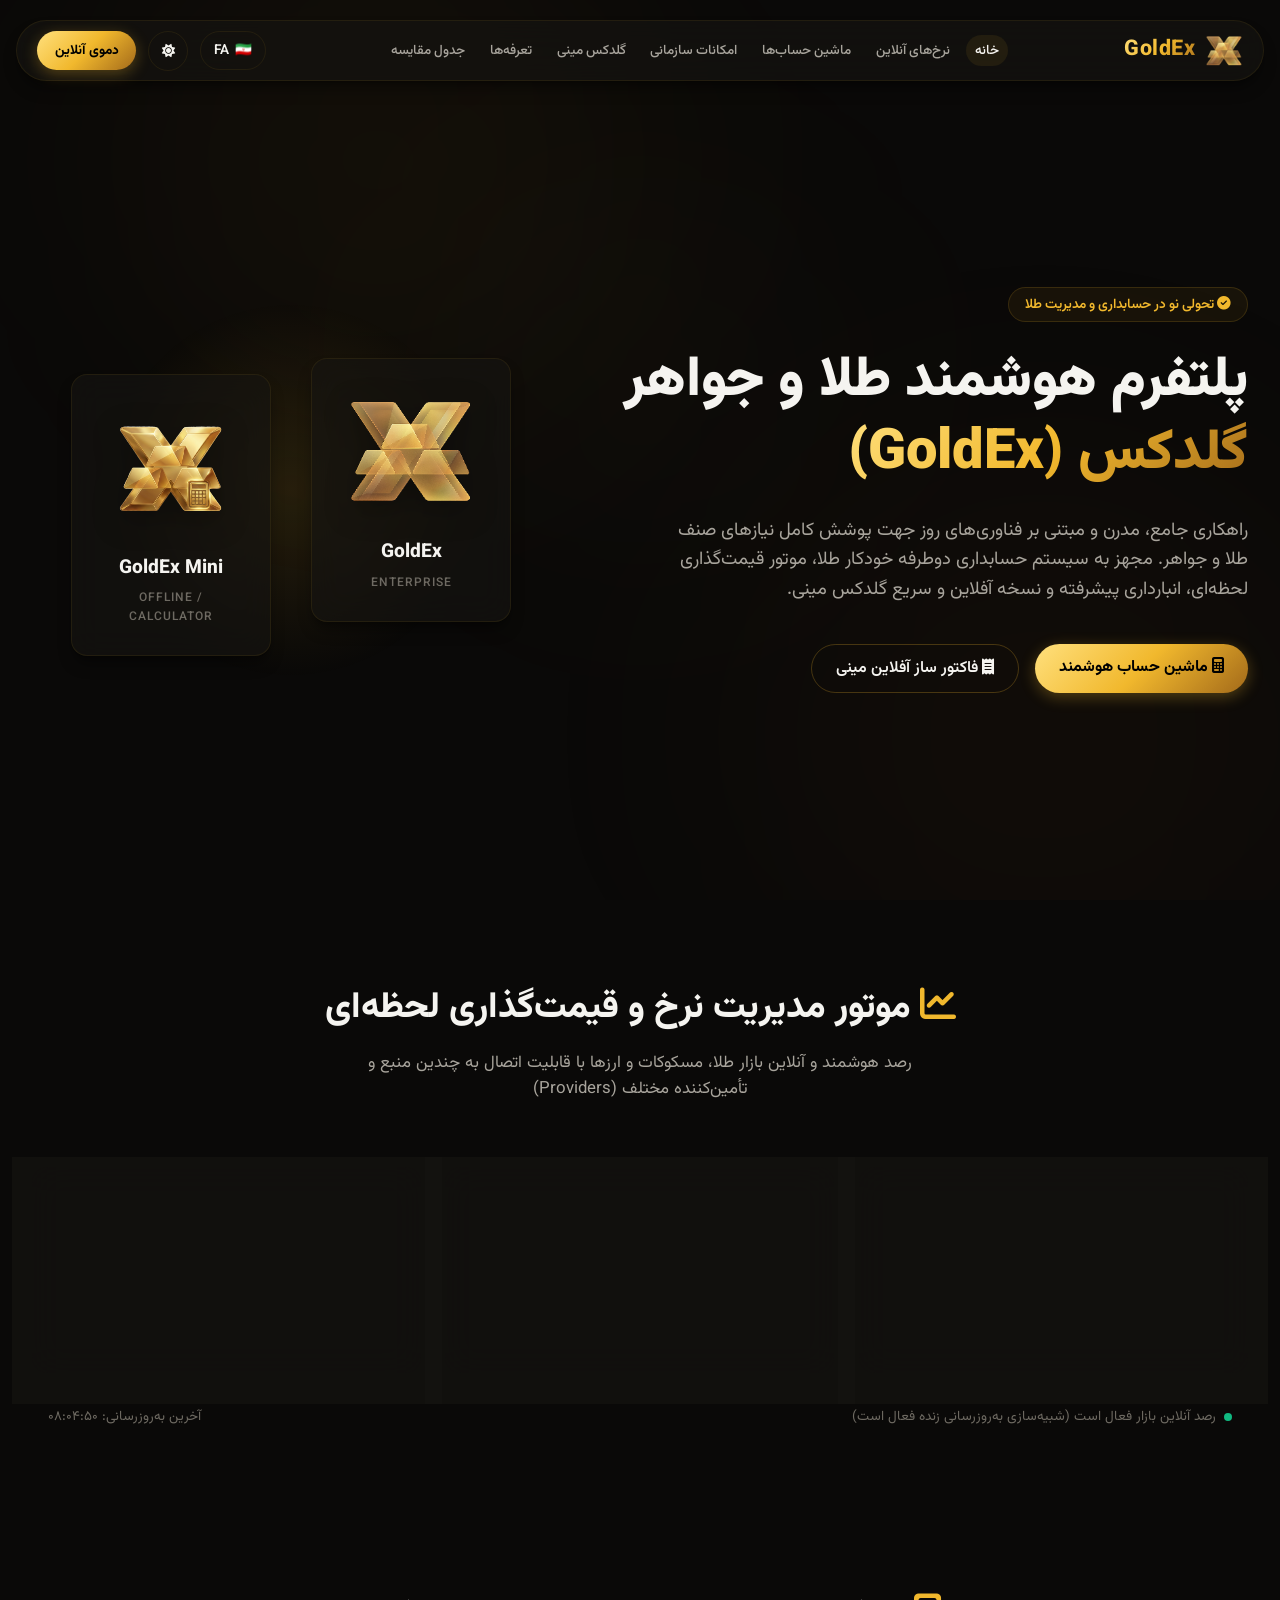
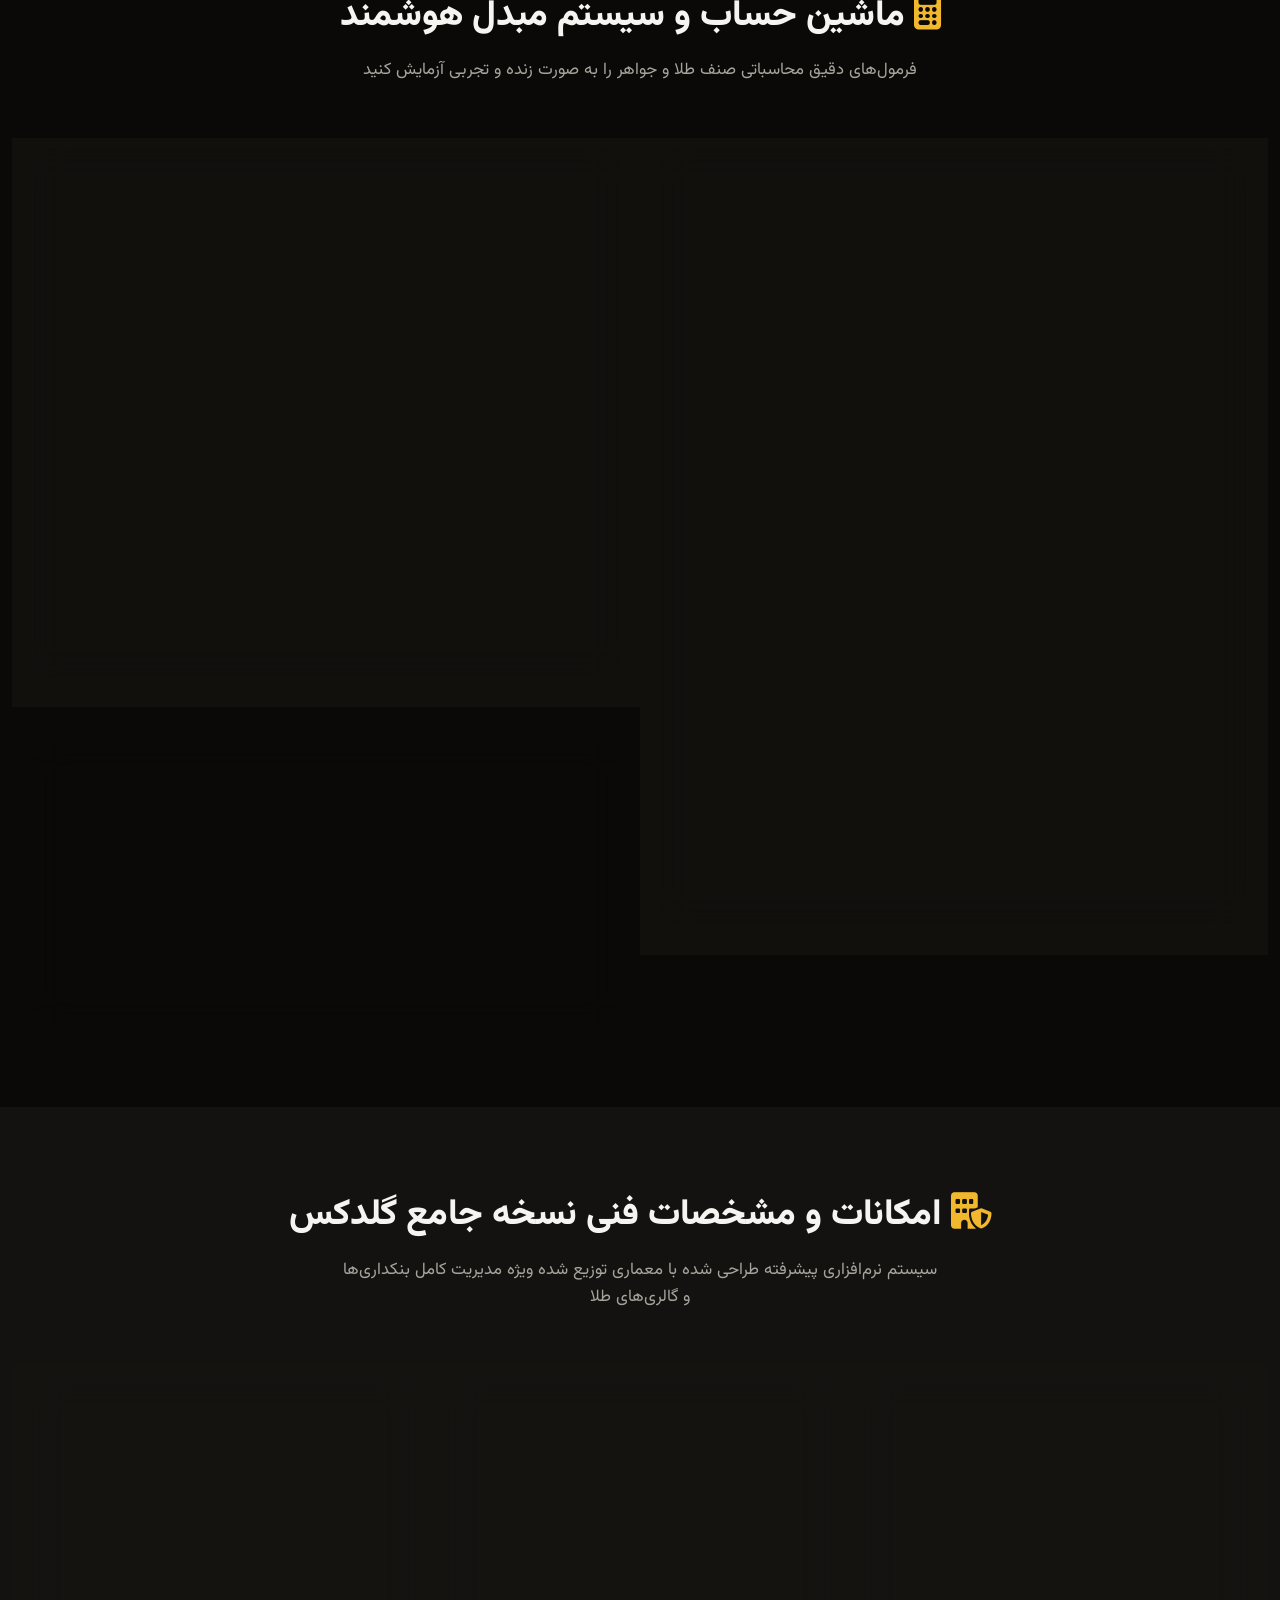
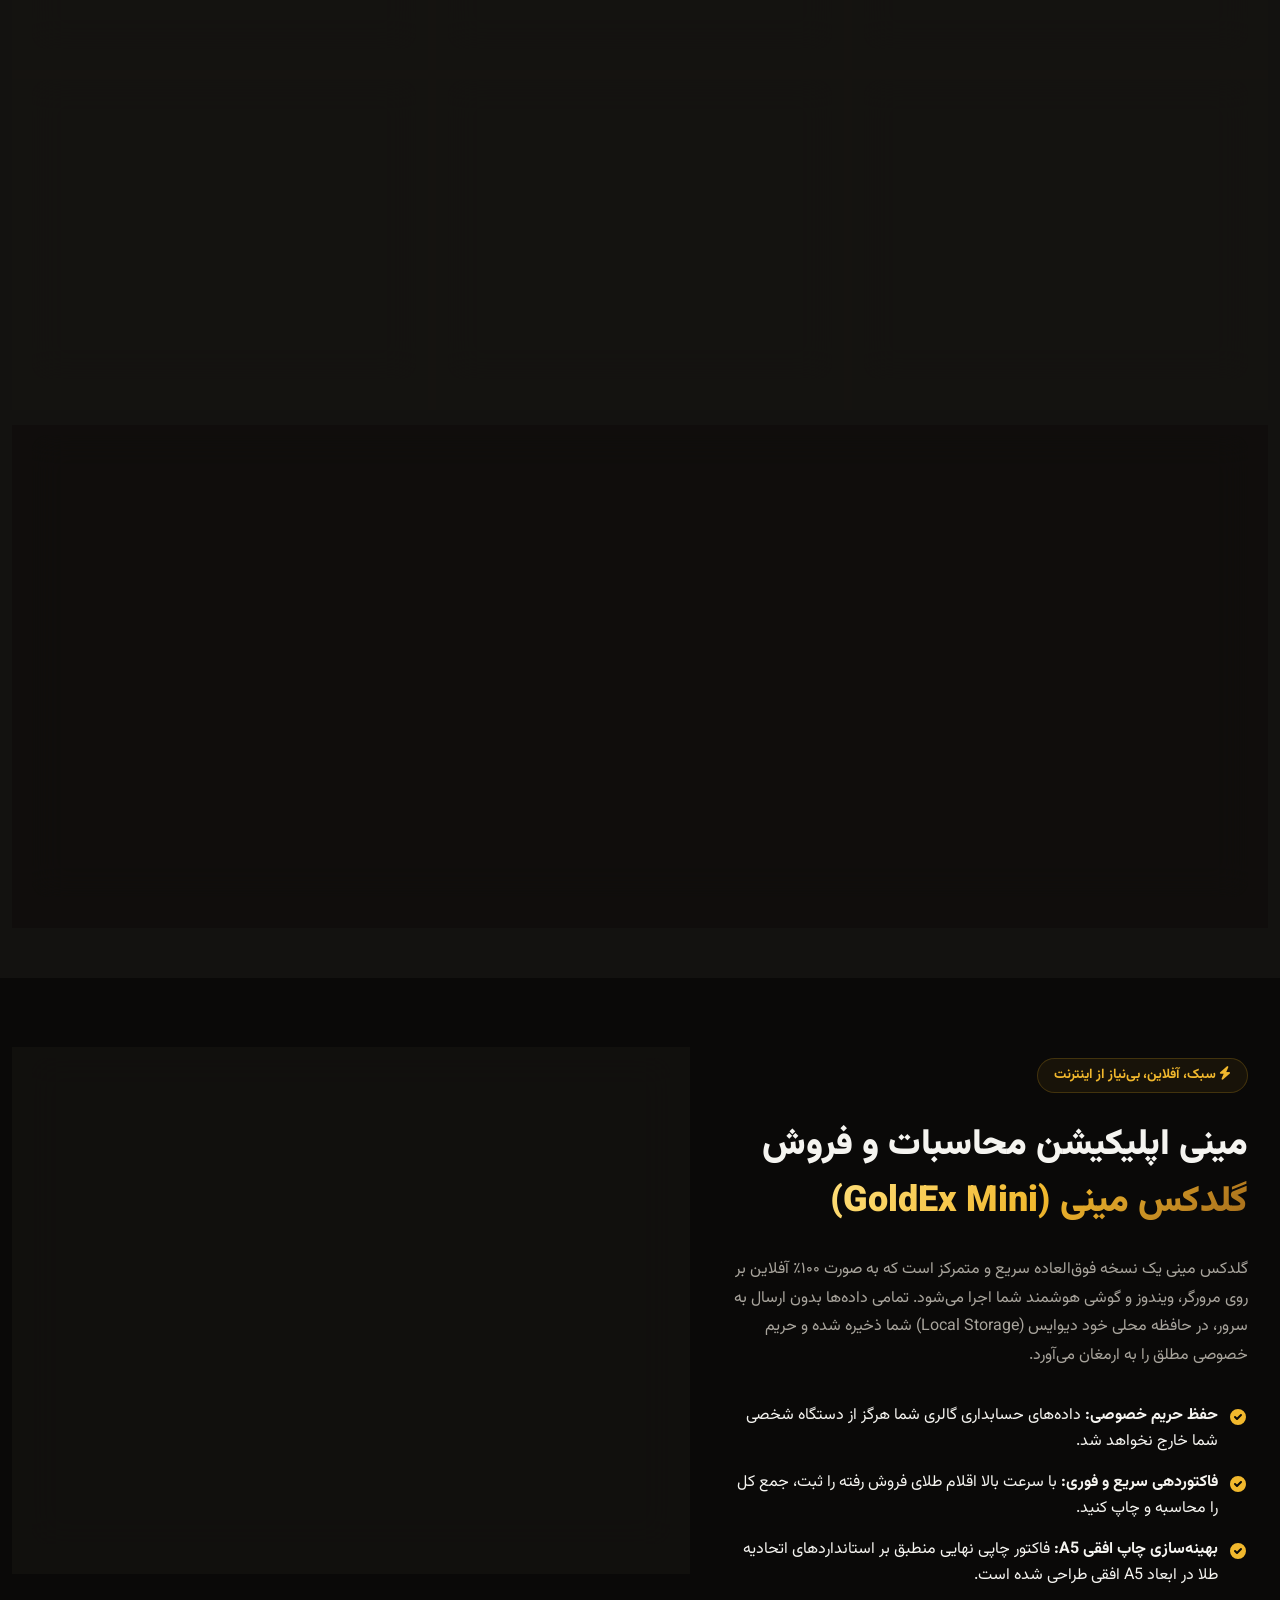
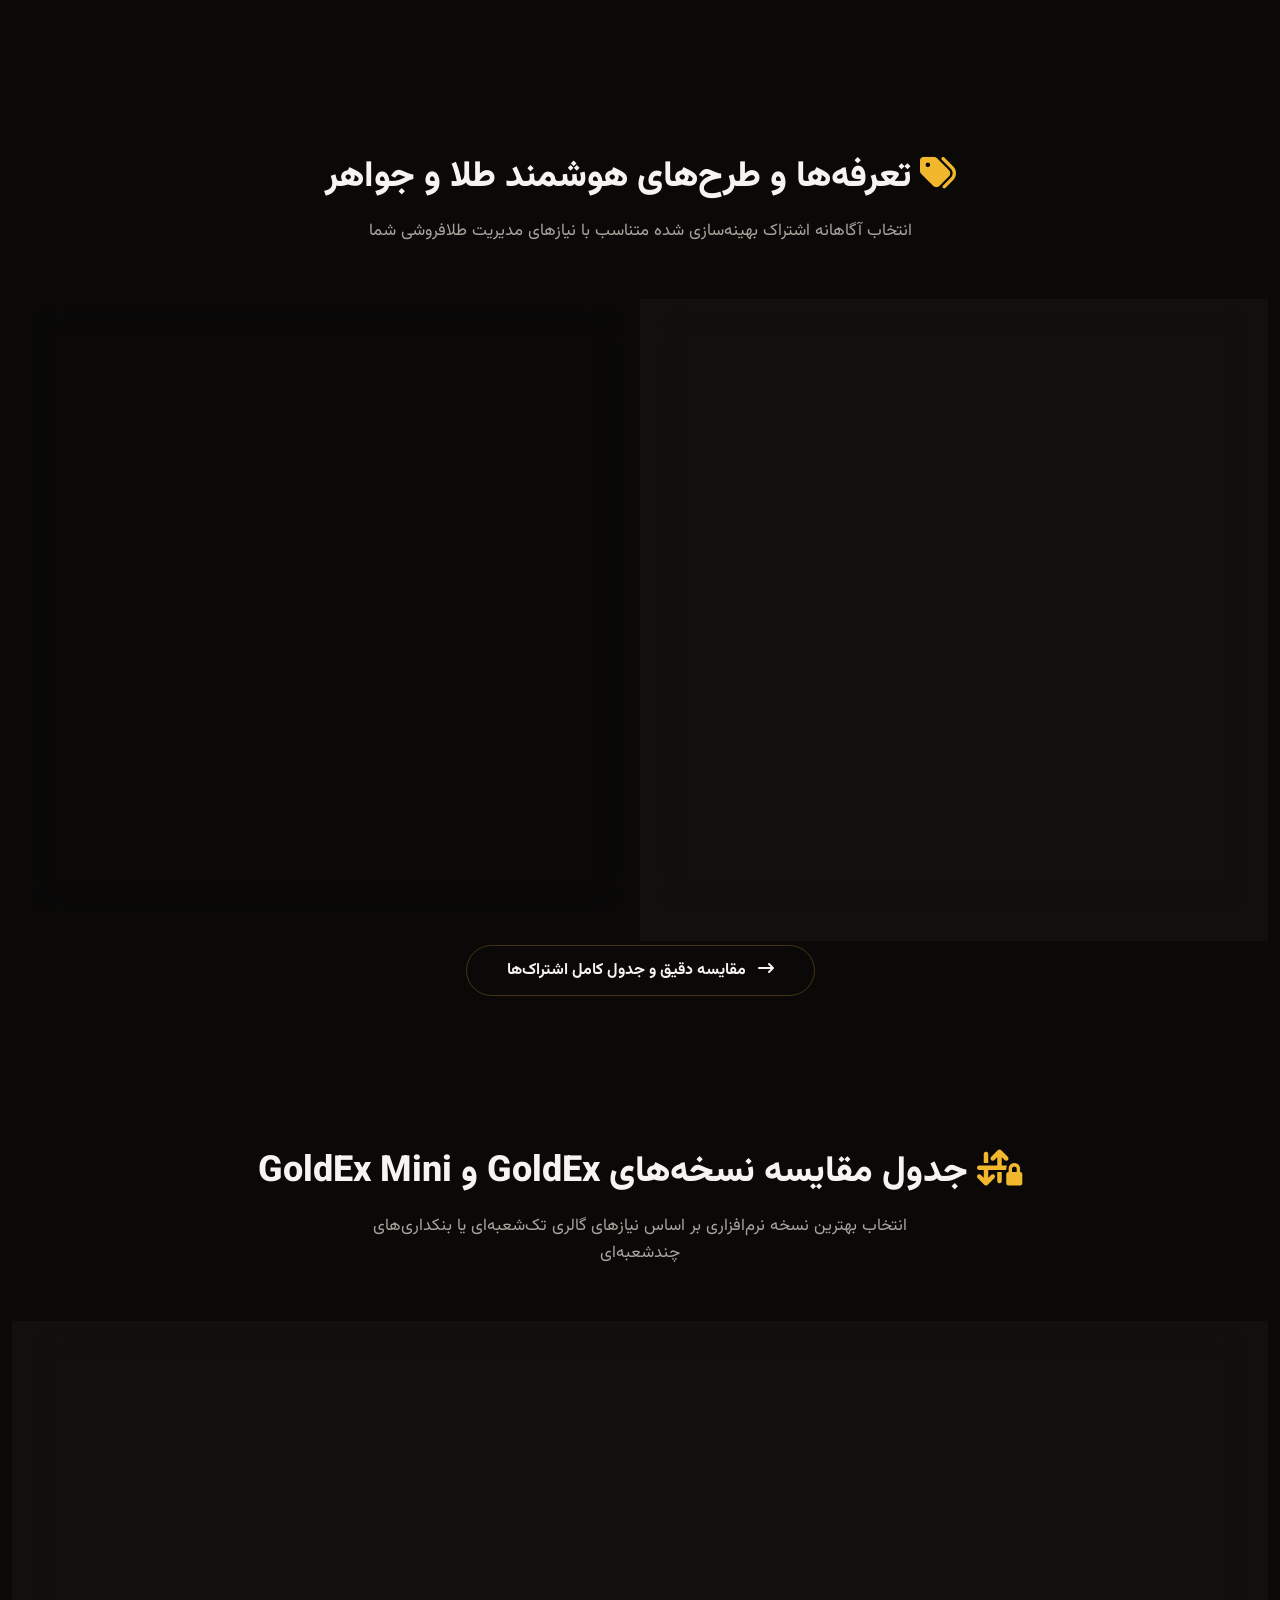
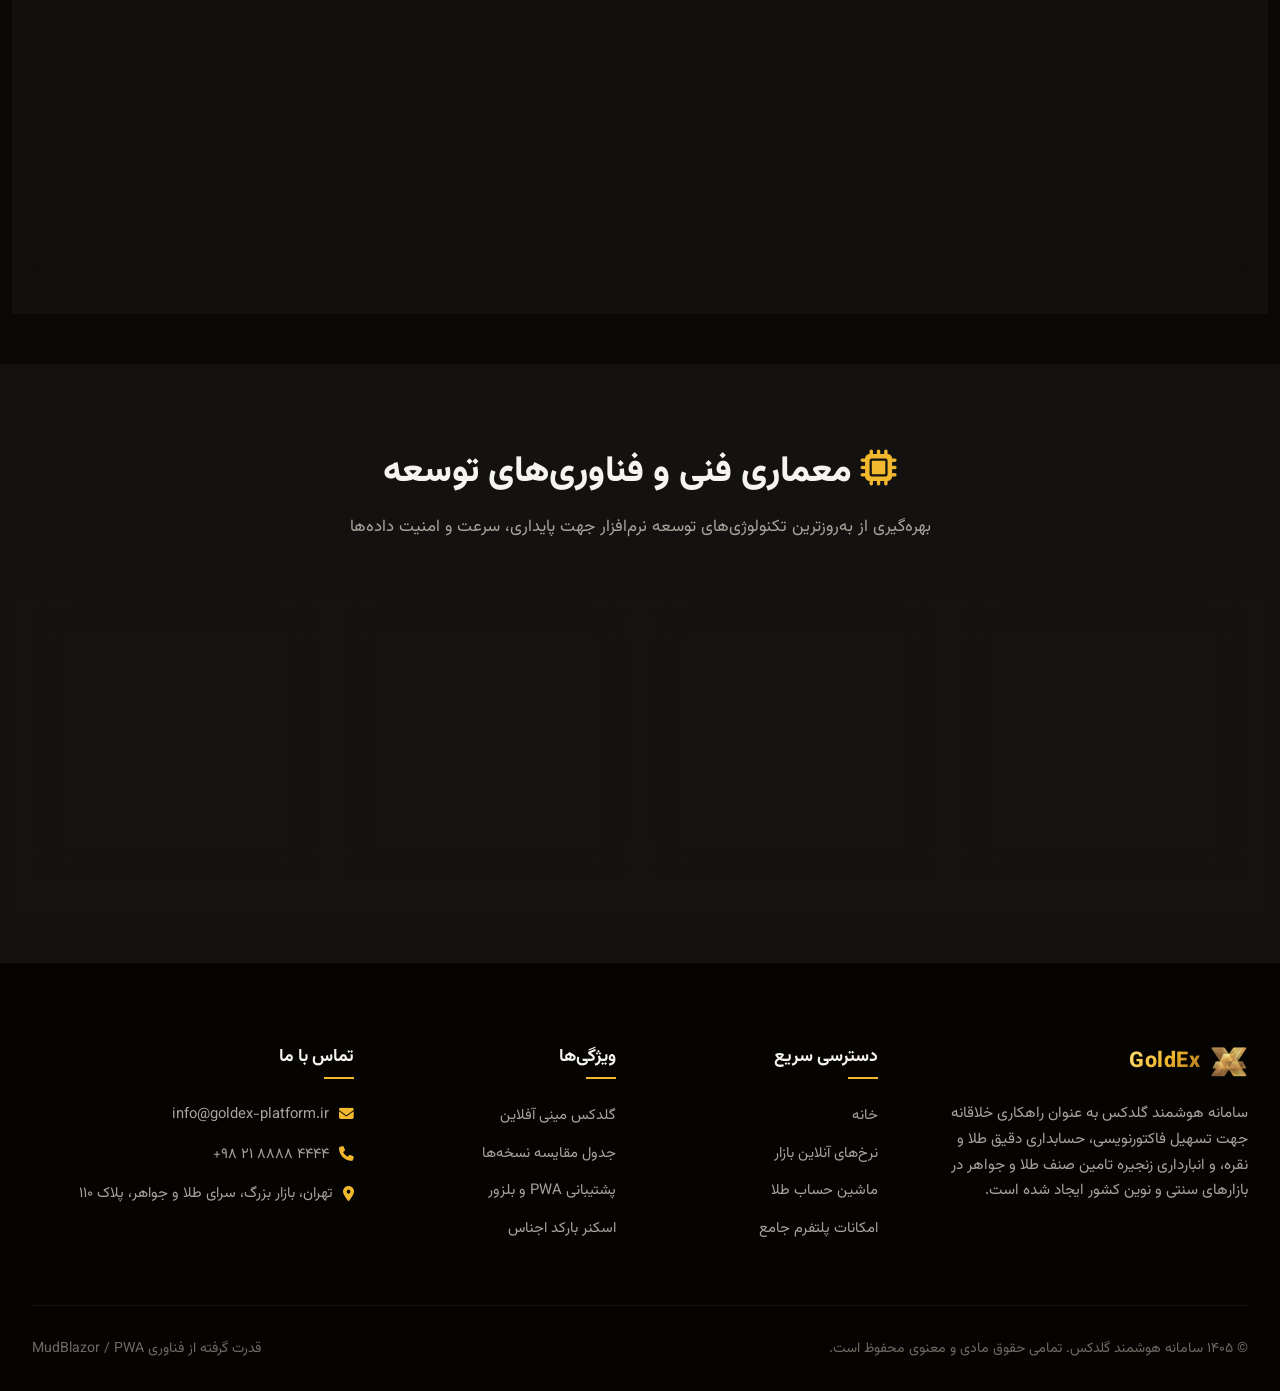
==== wwwroot/index.html @ 2b5de6fd "feat: initialize multilingual gold pricing application with dynamic currency conversion and cart man" ====
<!DOCTYPE html>
<html lang="fa" dir="rtl">
<head>
    <meta charset="UTF-8">
    <meta name="viewport" content="width=device-width, initial-scale=1.0">
    <title>سامانه هوشمند گلدکس (GoldEx) | حسابداری، انبارداری و فروش طلا و جواهر</title>
    <meta name="description" content="گلدکس (GoldEx) پیشرفته‌ترین پلتفرم مدیریت، حسابداری دوطرفه و فروش طلا و جواهر ویژه صنف طلا. آشنایی با ویژگی‌های نسخه سازمانی گلدکس و نسخه آفلاین گلدکس مینی (GoldEx Mini) به همراه ابزارهای محاسباتی هوشمند.">
    <link rel="icon" type="image/png" href="assets/goldex-logo.png">
    
    <!-- Custom CSS Styles -->
    <link rel="stylesheet" href="styles.css">
    
    <!-- Font Awesome for sleek modern icons -->
    <link rel="stylesheet" href="https://cdnjs.cloudflare.com/ajax/libs/font-awesome/6.4.0/css/all.min.css">
</head>
<body data-theme="dark">

    <!-- FLOATING BACKGROUND GLOW ORBS -->
    <div class="bg-orbs">
        <div class="orb orb-1"></div>
        <div class="orb orb-2"></div>
        <div class="orb orb-3"></div>
    </div>

    <!-- FLOATING GLASSMORPHIC HEADER -->
    <header>
        <div class="container">
            <nav class="nav-container glass-panel">
                <a href="#home" class="nav-brand">
                    <img src="assets/goldex-logo.png" alt="GoldEx Logo">
                    <span class="gradient-text-gold">GoldEx</span>
                </a>
                
                <ul class="nav-links">
                    <li><a href="#home" class="active" data-i18n="nav_home">خانه</a></li>
                    <li><a href="#rates" data-i18n="nav_rates">نرخ‌های آنلاین</a></li>
                    <li><a href="#calculators" data-i18n="nav_calculators">ماشین حساب‌ها</a></li>
                    <li><a href="#features" data-i18n="nav_features">امکانات سازمانی</a></li>
                    <li><a href="#mini" data-i18n="nav_mini">گلدکس مینی</a></li>
                    <li><a href="#pricing" data-i18n="nav_pricing">تعرفه‌ها</a></li>
                    <li><a href="#comparison" data-i18n="nav_comparison">جدول مقایسه</a></li>
                    <li class="mobile-only"><a href="#calculators" class="btn-primary" style="margin-top: 0.5rem; color: #000000 !important; width: 100%; text-align: center;" data-i18n="nav_demo">دموی آنلاین</a></li>
                </ul>
                
                <div class="nav-actions">
                    <!-- Modern custom language selector with emoji flags -->
                    <div class="lang-selector">
                        <button class="lang-btn" id="lang-select-btn" title="تغییر زبان / Change Language">
                            <span class="flag-icon">🇮🇷</span>
                            <span class="lang-code">FA</span>
                        </button>
                        <div class="lang-dropdown" id="lang-dropdown-menu">
                            <div class="lang-option active" data-lang="fa">
                                <span class="flag-icon">🇮🇷</span>
                                <span>فارسی</span>
                            </div>
                            <div class="lang-option" data-lang="en">
                                <span class="flag-icon">🇬🇧</span>
                                <span>English</span>
                            </div>
                            <div class="lang-option" data-lang="tr">
                                <span class="flag-icon">🇹🇷</span>
                                <span>Türkçe</span>
                            </div>
                        </div>
                    </div>

                    <button class="theme-btn" id="theme-toggle-btn" title="تغییر پوسته (تیره / روشن)">
                        <i class="fa-solid fa-moon"></i>
                    </button>
                    <a href="#calculators" class="btn-primary" data-i18n="nav_demo">دموی آنلاین</a>
                    <button class="hamburger-btn" id="mobile-menu-toggle" aria-label="منوی موبایل">
                        <span class="hamburger-bar"></span>
                        <span class="hamburger-bar"></span>
                        <span class="hamburger-bar"></span>
                    </button>
                </div>
            </nav>
        </div>
    </header>

    <main>
        <!-- HERO SECTION -->
        <section class="hero" id="home">
            <div class="container">
                <div class="hero-grid">
                    <div class="hero-content">
                        <span class="hero-tag" data-i18n="hero_tag"><i class="fa-solid fa-circle-check"></i> تحولی نو در حسابداری و مدیریت طلا</span>
                        <h1 class="text-primary" data-i18n="hero_title">پلتفرم هوشمند طلا و جواهر <br><span class="gradient-text-gold">گلدکس (GoldEx)</span></h1>
                        <p data-i18n="hero_desc">راهکاری جامع، مدرن و مبتنی بر فناوری‌های روز جهت پوشش کامل نیازهای صنف طلا و جواهر. مجهز به سیستم حسابداری دوطرفه خودکار طلا، موتور قیمت‌گذاری لحظه‌ای، انبارداری پیشرفته و نسخه آفلاین و سریع گلدکس مینی.</p>
                        <div class="hero-ctas">
                            <a href="#calculators" class="btn-primary" data-i18n="hero_btn_calc"><i class="fa-solid fa-calculator"></i> ماشین حساب هوشمند</a>
                            <a href="#mini" class="btn-secondary" data-i18n="hero_btn_mini"><i class="fa-solid fa-receipt"></i> فاکتور ساز آفلاین مینی</a>
                        </div>
                    </div>
                    
                    <div class="hero-visual">
                        <div class="visual-glow"></div>
                        <div class="hero-logos-showcase">
                            <!-- Enterprise Logo Card -->
                            <div class="logo-card glass-panel">
                                <img src="assets/goldex-logo.png" alt="GoldEx Enterprise Logo">
                                <h3>GoldEx</h3>
                                <span data-i18n="hero_enterprise_badge">ENTERPRISE</span>
                            </div>
                            
                            <!-- Mini Logo Card -->
                            <div class="logo-card glass-panel mini-card">
                                <img src="assets/goldex-mini-logo.png" alt="GoldEx Mini Logo">
                                <h3>GoldEx Mini</h3>
                                <span data-i18n="hero_mini_badge">OFFLINE / CALCULATOR</span>
                            </div>
                        </div>
                    </div>
                </div>
            </div>
        </section>

        <!-- LIVE RATE TICKER / DASHBOARD -->
        <section class="rates-section" id="rates">
            <div class="container">
                <div class="section-header">
                    <h2 data-i18n="rates_title"><i class="fa-solid fa-chart-line text-gold"></i> موتور مدیریت نرخ و قیمت‌گذاری لحظه‌ای</h2>
                    <p data-i18n="rates_subtitle">رصد هوشمند و آنلاین بازار طلا، مسکوکات و ارزها با قابلیت اتصال به چندین منبع و تأمین‌کننده مختلف (Providers)</p>
                </div>
                
                <div class="rates-dashboard">
                    <!-- Gold Prices Card -->
                    <div class="rate-card glass-panel" id="rate-gold-card">
                        <div class="rate-title-wrapper">
                            <span class="rate-title" data-i18n="rate_gold_melt_title">طلای ۱۸ عیار و آبشده</span>
                            <span class="rate-provider" data-i18n="rate_gold_provider">اتحادیه تهران</span>
                        </div>
                        <div class="rate-price-row">
                            <div>
                                <span class="rate-price num-font" id="price-gold-18">۳,۷۲۰,۰۰۰</span>
                                <span class="rate-unit"><span class="currency-label">تومان</span> <span data-i18n="rate_gold_unit">/ گرم</span></span>
                            </div>
                            <span class="rate-trend up" id="trend-gold-18"><i class="fa-solid fa-caret-up"></i> <span class="num-font">۰.۴٪</span></span>
                        </div>
                        <div class="rate-price-row" style="border-top: 1px solid var(--border-color); padding-top: 0.75rem; margin-top: 0.25rem;">
                            <span class="text-secondary" style="font-size: 0.85rem;" data-i18n="rate_melt_title">مثقال طلای آبشده (مظنه)</span>
                            <div>
                                <span class="rate-price num-font" id="price-gold-melt" style="font-size: 1.35rem;">۱۶,۱۱۵,۰۰۰</span>
                                <span class="rate-unit"><span class="currency-label">تومان</span></span>
                            </div>
                        </div>
                    </div>
                    
                    <!-- Coins Prices Card -->
                    <div class="rate-card glass-panel" id="rate-coin-card">
                        <div class="rate-title-wrapper">
                            <span class="rate-title" data-i18n="rate_coin_title">مسکوکات بهار آزادی</span>
                            <span class="rate-provider" data-i18n="rate_coin_provider">سایت مرجع</span>
                        </div>
                        <div class="rate-price-row">
                            <div>
                                <span class="rate-price num-font" id="price-coin-emami">۴۲,۸۵۰,۰۰۰</span>
                                <span class="rate-unit"><span class="currency-label">تومان</span> <span data-i18n="rate_coin_unit">/ سکه</span></span>
                            </div>
                            <span class="rate-trend up" id="trend-coin-emami"><i class="fa-solid fa-caret-up"></i> <span class="num-font">۰.۲٪</span></span>
                        </div>
                        <div class="rate-price-row" style="border-top: 1px solid var(--border-color); padding-top: 0.75rem; margin-top: 0.25rem;">
                            <span class="text-secondary" style="font-size: 0.85rem;" data-i18n="rate_coin_half_title">نیم سکه بهار آزادی</span>
                            <div>
                                <span class="rate-price num-font" id="price-coin-half" style="font-size: 1.35rem;">۲۴,۱۰۰,۰۰۰</span>
                                <span class="rate-unit"><span class="currency-label">تومان</span></span>
                            </div>
                        </div>
                    </div>
                    
                    <!-- Currencies Prices Card -->
                    <div class="rate-card glass-panel" id="rate-currency-card">
                        <div class="rate-title-wrapper">
                            <span class="rate-title" data-i18n="rate_currency_title">ارزهای رایج بازار</span>
                            <span class="rate-provider" data-i18n="rate_currency_provider">صرافی ملی</span>
                        </div>
                        <div class="rate-price-row">
                            <div>
                                <span class="rate-price num-font" id="price-usd">۱۹۱,۰۰۰</span>
                                <span class="rate-unit"><span class="currency-label">تومان</span> <span data-i18n="rate_currency_unit">/ دلار</span></span>
                            </div>
                            <span class="rate-trend down" id="trend-usd"><i class="fa-solid fa-caret-down"></i> <span class="num-font">۰.۱٪</span></span>
                        </div>
                        <div class="rate-price-row" style="border-top: 1px solid var(--border-color); padding-top: 0.75rem; margin-top: 0.25rem;">
                            <span class="text-secondary" style="font-size: 0.85rem;" data-i18n="rate_aed_title">درهم امارات</span>
                            <div>
                                <span class="rate-price num-font" id="price-aed" style="font-size: 1.35rem;">۵۲,۰۰۰</span>
                                <span class="rate-unit"><span class="currency-label">تومان</span></span>
                            </div>
                        </div>
                    </div>
                </div>
                
                <div class="rates-meta">
                    <div class="rates-live-indicator">
                        <div class="live-pulse"></div>
                        <span data-i18n="rates_indicator">رصد آنلاین بازار فعال است (شبیه‌سازی به‌روزرسانی زنده فعال است)</span>
                    </div>
                    <div><span data-i18n="rates_last_update">آخرین به‌روزرسانی:</span> <span id="last-update-time" class="num-font">۲۳:۵۲:۱۲</span></div>
                </div>
            </div>
        </section>

        <!-- INTERACTIVE CALCULATOR SECTION -->
        <section class="calc-section" id="calculators">
            <div class="container">
                <div class="section-header">
                    <h2 data-i18n="calc_title"><i class="fa-solid fa-calculator text-gold"></i> ماشین حساب و سیستم مبدل هوشمند</h2>
                    <p data-i18n="calc_subtitle">فرمول‌های دقیق محاسباتی صنف طلا و جواهر را به صورت زنده و تجربی آزمایش کنید</p>
                </div>
                
                <div class="calc-grid">
                    <!-- Gold Price Calculator -->
                    <div class="calc-card glass-panel">
                        <h3 data-i18n="calc_card_gold_title"><i class="fa-solid fa-coins text-gold"></i> ماشین حساب پیشرفته طلا و جواهر</h3>
                        <div class="form-group">
                            <label><span data-i18n="calc_label_gold_type">نوع طلا / عیار طلا</span>
                                <span class="val-display" id="display-gold-type">طلای ۱۸ عیار</span>
                            </label>
                            <div class="input-wrapper">
                                <select id="calc-gold-type">
                                    <option value="18" selected data-i18n="calc_display_gold_18">طلای ۱۸ عیار (۷۵۰)</option>
                                    <option value="24" data-i18n="calc_display_gold_24">طلای ۲۴ عیار (۹۹۹)</option>
                                    <option value="melted" data-i18n="calc_display_gold_melt">طلای آبشده (مظنه مبنا)</option>
                                    <option value="used" data-i18n="calc_display_gold_used">طلای کهنه / مستعمل</option>
                                </select>
                            </div>
                        </div>
                        
                        <div class="form-group">
                            <label><span data-i18n="calc_label_weight">وزن طلا (گرم)</span>
                                <span class="val-display num-font"><span id="display-weight">۵.۰۰</span> <span data-i18n="workspace_unit_grams">گرم</span></span>
                            </label>
                            <input type="range" id="calc-weight" min="0.1" max="100" step="0.05" value="5.0">
                        </div>
                        
                        <div class="form-group">
                            <label><span data-i18n="calc_label_wage">اجرت ساخت (%)</span>
                                <span class="val-display num-font"><span id="display-wage">۱۲</span><span class="percent-label">٪</span></span>
                            </label>
                            <input type="range" id="calc-wage" min="0" max="45" step="1" value="12">
                        </div>
                        
                        <div class="form-group">
                            <label><span data-i18n="calc_label_profit">سود گالری / فروشگاه (%)</span>
                                <span class="val-display num-font"><span id="display-profit">۷</span><span class="percent-label">٪</span></span>
                            </label>
                            <input type="range" id="calc-profit" min="1" max="15" step="1" value="7">
                        </div>

                        <div class="form-group">
                            <label><span data-i18n="calc_label_tax">مالیات بر ارزش افزوده (۹٪ روی سود و اجرت)</span>
                                <span class="val-display num-font">۹<span class="percent-label">٪</span></span>
                            </label>
                        </div>
                        
                        <div class="calc-results">
                            <div class="result-row">
                                <span data-i18n="calc_base_price">قیمت مبنای طلا (خام):</span>
                                <div><span id="res-base-price" class="num-font">۱۸,۶۰۰,۰۰۰</span> <span class="currency-label">تومان</span></div>
                            </div>
                            <div class="result-row">
                                <span data-i18n="calc_wage_price">اجرت ساخت:</span>
                                <div><span id="res-wage-price" class="num-font">۲,۲۳۲,۰۰۰</span> <span class="currency-label">تومان</span></div>
                            </div>
                            <div class="result-row">
                                <span data-i18n="calc_profit_price">سود گالری:</span>
                                <div><span id="res-profit-price" class="num-font">۱,۴۵۸,۲۴۰</span> <span class="currency-label">تومان</span></div>
                            </div>
                            <div class="result-row">
                                <span data-i18n="calc_tax_price">مالیات بر ارزش افزوده (۹٪):</span>
                                <div><span id="res-tax-price" class="num-font">۳۳۲,۱۲۱</span> <span class="currency-label">تومان</span></div>
                            </div>
                            <div class="result-row">
                                <span class="text-gold" data-i18n="calc_total_price">قیمت نهایی برای مشتری:</span>
                                <div class="text-gold"><span id="res-total-price" class="num-font">۲۲,۶۲۰,۳۶۱</span> <span class="currency-label" style="font-weight: 700;">تومان</span></div>
                            </div>
                        </div>
                    </div>
                    
                    <!-- Reverse Budget Calculator & Scanner Simulation -->
                    <div style="display: flex; flex-direction: column; gap: 2rem;">
                        <div class="calc-card glass-panel">
                            <h3 data-i18n="calc_card_reverse_title"><i class="fa-solid fa-arrow-right-arrow-left text-gold"></i> مبدل معکوس بودجه به طلا</h3>
                            <p style="font-size: 0.88rem; color: var(--text-secondary); margin-bottom: 1.5rem;" data-i18n="calc_reverse_desc">بودجه نقدی خود را وارد کنید تا سیستم هوشمند گلدکس محاسبه کند چه میزان طلا با نرخ لحظه‌ای می‌توانید بخرید:</p>
                            
                            <div class="form-group">
                                <label><span data-i18n="calc_label_budget">مبلغ سرمایه شما</span> (<span class="currency-label">تومان</span>)
                                    <span class="val-display text-gold num-font" id="display-budget-formatted">۵۰,۰۰۰,۰۰۰ تومان</span>
                                </label>
                                <div class="input-wrapper">
                                    <input type="number" id="calc-budget" value="50000000" step="1000000" min="1000000">
                                    <span class="input-unit currency-label">تومان</span>
                                </div>
                                <input type="range" id="calc-budget-slider" min="1000000" max="500000000" step="1000000" value="50000000">
                            </div>
                            
                            <div class="calc-results">
                                <div class="result-row" style="font-size: 0.95rem;">
                                    <span data-i18n="calc_res_gold_grams">طلای ۱۸ عیار خام قابل خرید:</span>
                                    <div><strong id="res-buy-gold" class="num-font text-gold" style="font-size:1.15rem;">۱۳.۴۴</strong> <span style="font-size:0.8rem; font-weight:700;" data-i18n="workspace_unit_grams">گرم</span></div>
                                </div>
                                <div class="result-row" style="font-size: 0.95rem;">
                                    <span data-i18n="calc_res_coins">معادل سکه تمام بهار آزادی (امامی):</span>
                                    <div><strong id="res-buy-coin" class="num-font text-gold" style="font-size:1.15rem;">۱.۱۶</strong> <span style="font-size:0.8rem; font-weight:700;" data-i18n="unit_qty">عدد</span></div>
                                </div>
                                <div class="result-row" style="font-size: 0.95rem;">
                                    <span data-i18n="calc_res_quarters">معادل ربع سکه بهار آزادی:</span>
                                    <div><strong id="res-buy-quarter" class="num-font text-gold" style="font-size:1.15rem;">۳.۴۴</strong> <span style="font-size:0.8rem; font-weight:700;" data-i18n="unit_qty">عدد</span></div>
                                </div>
                            </div>
                        </div>
                        
                        <!-- Barcode Scanner Mockup -->
                        <div class="scanner-container glass-panel">
                            <div class="scan-viewfinder">
                                <div class="scan-laser"></div>
                                <i class="fa-solid fa-barcode scan-icon-sim"></i>
                            </div>
                            <div class="scan-info-box">
                                <h4 data-i18n="scan_title"><i class="fa-solid fa-qrcode"></i> اسکنر فیزیکی و دوربین اجناس</h4>
                                <p style="font-size:0.82rem; color: var(--text-secondary); margin-bottom: 0.8rem;" data-i18n="scan_desc">بارکد کالا را از لیست انتخاب کرده و بر روی دکمه اسکن قیمت کلیک کنید تا نرخ لحظه‌ای کالا نمایش داده شود:</p>
                                
                                <select id="scan-item-select" class="scan-item-select">
                                    <option value="item-1" data-desc="دستبند زنجیری طلایی ۱۸ عیار" data-weight="6.20" data-wage="18" data-profit="7" data-i18n="scan_item_1">دستبند زنجیری ۱۸ عیار - ۶.۲ گرم</option>
                                    <option value="item-2" data-desc="انگشتر فانتزی گل برلیان" data-weight="3.45" data-wage="25" data-profit="7" data-i18n="scan_item_2">انگشتر فانتزی گل برلیان - ۳.۴۵ گرم</option>
                                    <option value="item-3" data-desc="النگوی زرد داماس" data-weight="12.80" data-wage="14" data-profit="7" data-i18n="scan_item_3">النگوی زرد داماس - ۱۲.۸ گرم</option>
                                </select>
                                
                                <button class="btn-primary btn-scan" id="btn-simulate-scan" data-i18n="scan_btn">
                                    <i class="fa-solid fa-expand"></i> اسکن بارکد کالا
                                </button>
                                
                                <div class="scan-result-display glass-panel" id="scan-result-display" style="display: none; margin-top: 1.5rem; padding: 1.2rem; border-radius: 8px;">
                                    <h5 style="color: var(--accent-gold); margin-bottom: 0.5rem; font-size: 1rem; font-weight: 700;" id="scan-res-desc">-</h5>
                                    <div style="display: flex; justify-content: space-between; font-size: 0.85rem; color: var(--text-secondary); margin-bottom: 0.25rem;">
                                        <span><span data-i18n="scan_res_label_weight">وزن:</span> <strong id="scan-res-weight" class="num-font">-</strong> گرم</span>
                                        <span><span data-i18n="scan_res_label_wage">اجرت:</span> <strong id="scan-res-wage" class="num-font">-</strong></span>
                                    </div>
                                    <div style="display: flex; justify-content: space-between; font-size: 0.95rem; font-weight: 700; margin-top: 0.5rem; border-top: 1px solid var(--border-color); padding-top: 0.5rem;">
                                        <span data-i18n="scan_res_label_price">قیمت نهایی کالا:</span>
                                        <div><span id="scan-res-total" class="num-font text-gold">-</span> <span class="currency-label">تومان</span></div>
                                    </div>
                                </div>
                            </div>
                        </div>
                    </div>
                </div>
            </div>
        </section>        <!-- ENTERPRISE FEATURES SHOWCASE -->
        <section class="features-section" id="features">
            <div class="container">
                <div class="section-header">
                    <h2 data-i18n="features_title"><i class="fa-solid fa-building-shield text-gold"></i> امکانات و مشخصات فنی نسخه جامع گلدکس</h2>
                    <p data-i18n="features_subtitle">سیستم نرم‌افزاری پیشرفته طراحی شده با معماری توزیع شده ویژه مدیریت کامل بنکداری‌ها و گالری‌های طلا</p>
                </div>
                
                <div class="features-grid">
                    <!-- F1 -->
                    <div class="feature-card glass-panel">
                        <div class="feature-icon-wrapper"><i class="fa-solid fa-cash-register"></i></div>
                        <h3 data-i18n="f1_title">حسابداری اتوماتیک بدون سند دستی</h3>
                        <p data-i18n="f1_desc">رعایت کامل اصول حسابداری دوطرفه طلا بدون نیاز به تخصص مالی. تمامی تراکنش‌ها، دفاتر کل و معین به صورت خودکار صادر می‌شوند.</p>
                    </div>
                    
                    <!-- F2 -->
                    <div class="feature-card glass-panel">
                        <div class="feature-icon-wrapper"><i class="fa-solid fa-boxes-stacked"></i></div>
                        <h3 data-i18n="f2_title">انبارداری پیشرفته و عملیات ذوب</h3>
                        <p data-i18n="f2_desc">مدیریت زنجیره تامین، چاپ بارکدهای اختصاصی و کاردکس کالا. ثبت فرآیند ورود طلای آبشده و محاسبه دقیق کسری (فرار طلا) پس از آزمایشگاه ریگیری.</p>
                    </div>
                    
                    <!-- F3 -->
                    <div class="feature-card glass-panel">
                        <div class="feature-icon-wrapper"><i class="fa-solid fa-file-invoice-dollar"></i></div>
                        <h3 data-i18n="f3_title">سیستم فاکتوردهی هوشمند چندارزی</h3>
                        <p data-i18n="f3_desc">صدور فاکتورهای رسمی و غیررسمی با ارزهای مختلف، نمایش خودکار مانده قبلی مشتری (طلایی و ریالی) و امکان پرداخت‌های ترکیبی (طلا، نقد، چک).</p>
                    </div>
                    
                    <!-- F4 -->
                    <div class="feature-card glass-panel">
                        <div class="feature-icon-wrapper"><i class="fa-solid fa-vault"></i></div>
                        <h3 data-i18n="f4_title">تعدد صندوق‌ها و دفاتر مالی</h3>
                        <p data-i18n="f4_desc">امکان تعریف صندوق‌های مجزا (صندوق ریالی، ارزی، طلایی) جهت تفکیک کامل دارایی‌ها، سودآوری‌ها و بستانکاری‌های شعب و گالری‌ها.</p>
                    </div>
                    
                    <!-- F5 -->
                    <div class="feature-card glass-panel">
                        <div class="feature-icon-wrapper"><i class="fa-solid fa-message"></i></div>
                        <h3 data-i18n="f5_title">ارتباطات هوشمند و هشدار سررسید</h3>
                        <p data-i18n="f5_desc">ارسال خودکار پیامک‌های یادآوری سررسید چک‌ها و اقساط فاکتورها به مشتریان همراه با نوتیفیکیشن‌های سیستمی و درون‌برنامه‌ای.</p>
                    </div>
                    
                    <!-- F6 -->
                    <div class="feature-card glass-panel">
                        <div class="feature-icon-wrapper"><i class="fa-solid fa-shield-halved"></i></div>
                        <h3 data-i18n="f6_title">احراز هویت چندلایه سازمانی</h3>
                        <p data-i18n="f6_desc">ورود امن از طریق Passkeyهای بیومتریک، نرم‌افزارهای اعتبارسنجی (Authenticator)، ورود مستقیم گوگل (Google Auth) و پیامک دومرحله‌ای 2FA.</p>
                    </div>
                </div>
                
                <!-- Interactive Ledgers and Reports Mockup -->
                <div class="reports-mockup glass-panel">
                    <div class="reports-mockup-header">
                        <div>
                            <h3 style="font-size: 1.4rem; font-weight: 800; color: var(--accent-gold); margin-bottom: 0.35rem;" data-i18n="reports_title"><i class="fa-solid fa-file-contract"></i> سیستم گزارش‌گیری هوشمند و پویای حساب‌ها</h3>
                            <p style="font-size: 0.85rem; color: var(--text-secondary);" data-i18n="reports_desc">گزارشات گردش حساب، کاردکس کالا و تراز حساب‌های مالی را به صورت آنلاین شبیه‌سازی کنید:</p>
                        </div>
                        <div class="report-select-tabs">
                            <button class="report-tab-btn active" data-tab="capital" data-i18n="report_tab_capital">نمودار تراز سرمایه</button>
                            <button class="report-tab-btn" data-tab="ledger" data-i18n="report_tab_ledger">گردش حساب مشتریان</button>
                            <button class="report-tab-btn" data-tab="stock" data-i18n="report_tab_stock">کاردکس موجودی انبار</button>
                        </div>
                    </div>
                    
                    <!-- Simulating the contents of reports -->
                    <div class="report-canvas-sim" id="report-canvas-box">
                        <!-- Tab 1 content: Capital chart simulation -->
                        <div class="tab-content" id="tab-capital-content">
                            <p style="font-size: 0.90rem; color: var(--text-secondary); margin-bottom: 1rem;" data-i18n="report_chart_desc">نمودار رشد دارایی‌های ریالی و طلایی کل شعبه (۶ ماهه اخیر) - مقیاس به میلیارد ریال</p>
                            <div class="chart-sim-container">
                                <div class="chart-sim-gridlines">
                                    <div class="chart-gridline"></div>
                                    <div class="chart-gridline"></div>
                                    <div class="chart-gridline"></div>
                                    <div class="chart-gridline"></div>
                                </div>
                                <!-- Bar 1 -->
                                <div class="chart-bar-group">
                                    <div class="chart-bar-glow-container">
                                        <div class="chart-bar" style="height: 40%;" data-val="۱۲.۴ میلیارد"></div>
                                    </div>
                                    <span class="chart-label" data-i18n="month_1">آذر</span>
                                </div>
                                <!-- Bar 2 -->
                                <div class="chart-bar-group">
                                    <div class="chart-bar-glow-container">
                                        <div class="chart-bar" style="height: 52%;" data-val="۱۶.۱ میلیارد"></div>
                                    </div>
                                    <span class="chart-label" data-i18n="month_2">دی</span>
                                </div>
                                <!-- Bar 3 -->
                                <div class="chart-bar-group">
                                    <div class="chart-bar-glow-container">
                                        <div class="chart-bar" style="height: 48%;" data-val="۱۴.۸ میلیارد"></div>
                                    </div>
                                    <span class="chart-label" data-i18n="month_3">بهمن</span>
                                </div>
                                <!-- Bar 4 -->
                                <div class="chart-bar-group">
                                    <div class="chart-bar-glow-container">
                                        <div class="chart-bar" style="height: 68%;" data-val="۲۱.۰ میلیارد"></div>
                                    </div>
                                    <span class="chart-label" data-i18n="month_4">اسفند</span>
                                </div>
                                <!-- Bar 5 -->
                                <div class="chart-bar-group">
                                    <div class="chart-bar-glow-container">
                                        <div class="chart-bar" style="height: 82%;" data-val="۲۵.۴ میلیارد"></div>
                                    </div>
                                    <span class="chart-label" data-i18n="month_5">فروردین</span>
                                </div>
                                <!-- Bar 6 -->
                                <div class="chart-bar-group">
                                    <div class="chart-bar-glow-container">
                                        <div class="chart-bar" style="height: 95%;" data-val="۲۹.۵ میلیارد"></div>
                                    </div>
                                    <span class="chart-label" data-i18n="month_6">اردیبهشت</span>
                                </div>
                            </div>
                        </div>
                        
                        <!-- Tab 2 content: Ledger customer account (hidden by default) -->
                        <div class="tab-content" id="tab-ledger-content" style="display: none;">
                            <div class="table-responsive">
                                <table class="ledger-table-sim">
                                    <thead>
                                        <tr>
                                            <th data-i18n="report_table_date">تاریخ</th>
                                            <th data-i18n="report_table_desc">شرح آرتیکل مالی</th>
                                            <th data-i18n="report_table_debit">بدهکار (ریال)</th>
                                            <th data-i18n="report_table_credit">بستانکار (گرم طلا)</th>
                                            <th data-i18n="report_table_balance">مانده نهایی حساب</th>
                                        </tr>
                                    </thead>
                                    <tbody>
                                        <tr>
                                            <td class="num-font" data-i18n="report_r1_date">۱۴۰۵/۰۲/۰۵</td>
                                            <td data-i18n="report_r1_desc">فاکتور فروش شماره فروشگاهی #۱۰۴۲۲</td>
                                            <td class="num-font" data-i18n="report_r1_debit">۴۵۰,۰۰۰,۰۰۰</td>
                                            <td class="num-font" data-i18n="report_r1_credit">۰.۰۰۰</td>
                                            <td data-i18n="report_r1_bal">بدهکار ریالی</td>
                                        </tr>
                                        <tr>
                                            <td class="num-font" data-i18n="report_r2_date">۱۴۰۵/۰۲/۱۰</td>
                                            <td data-i18n="report_r2_desc">تسویه فاکتور با طلای متفرقه ۱۸ عیار مشتری</td>
                                            <td class="num-font" data-i18n="report_r2_debit">۰</td>
                                            <td class="num-font" data-i18n="report_r2_credit">۱۲۰.۵۰۰</td>
                                            <td data-i18n="report_r2_bal">بستانکار طلایی</td>
                                        </tr>
                                        <tr>
                                            <td class="num-font" data-i18n="report_r3_date">۱۴۰۵/۰۲/۱۵</td>
                                            <td data-i18n="report_r3_desc">ثبت دریافت چک صیادی بانک ملت شعبه مرکزی</td>
                                            <td class="num-font" data-i18n="report_r3_debit">۲۰۰,۰۰۰,۰۰۰</td>
                                            <td class="num-font" data-i18n="report_r3_credit">۰.۰۰۰</td>
                                            <td data-i18n="report_r3_bal">بدهکار ریالی</td>
                                        </tr>
                                        <tr class="text-gold">
                                            <td>-</td>
                                            <td data-i18n="report_r4_desc">مانده کل حساب تجمیعی مشتری</td>
                                            <td class="num-font" data-i18n="report_r4_debit">۲۵۰,۰۰۰,۰۰۰ بدهکار</td>
                                            <td class="num-font" data-i18n="report_r4_credit">۱۲۰.۵۰۰ بستانکار</td>
                                            <td data-i18n="report_r4_bal">مانده ترکیبی</td>
                                        </tr>
                                    </tbody>
                                </table>
                            </div>
                        </div>
                        
                        <!-- Tab 3 content: Stock ledger card (hidden by default) -->
                        <div class="tab-content" id="tab-stock-content" style="display: none;">
                            <div class="table-responsive">
                                <table class="ledger-table-sim">
                                    <thead>
                                        <tr>
                                            <th data-i18n="report_table_code">کد کالا</th>
                                            <th data-i18n="report_table_name">عنوان جنس و جنس انبار شده</th>
                                            <th data-i18n="report_table_in">ورودی انبار (تعداد/گرم)</th>
                                            <th data-i18n="report_table_out">خروجی (فروش رفته)</th>
                                            <th data-i18n="report_table_curr">موجودی فعلی ویترین</th>
                                        </tr>
                                    </thead>
                                    <tbody>
                                        <tr>
                                            <td class="num-font" data-i18n="stock_r1_code">GLD-۵۰۲۲</td>
                                            <td data-i18n="stock_r1_desc">انگشتر گل جواهر برلیان - ویترین اصلی</td>
                                            <td class="num-font" data-i18n="stock_r1_in">۵ عدد</td>
                                            <td class="num-font" data-i18n="stock_r1_out">۲ عدد</td>
                                            <td data-i18n="stock_r1_bal">۳ عدد موجود</td>
                                        </tr>
                                        <tr>
                                            <td class="num-font" data-i18n="stock_r2_code">GLD-M-۱۱۰</td>
                                            <td data-i18n="stock_r2_desc">طلای آبشده ذوب شده ری‌گیری شده (آزمایشگاه ۱۱۰)</td>
                                            <td class="num-font" data-i18n="stock_r2_in">۱,۵۰۰.۲۵ گرم</td>
                                            <td class="num-font" data-i18n="stock_r2_out">۴۵۰.۰۰ گرم</td>
                                            <td data-i18n="stock_r2_bal">۱,۰۵۰.۲۵ گرم موجود</td>
                                        </tr>
                                        <tr>
                                            <td class="num-font" data-i18n="stock_r3_code">GLD-CO-۱</td>
                                            <td data-i18n="stock_r3_desc">سکه امامی تمام بهار آزادی (ضرب ۸۶)</td>
                                            <td class="num-font" data-i18n="stock_r3_in">۵۰ عدد</td>
                                            <td class="num-font" data-i18n="stock_r3_out">۱۵ عدد</td>
                                            <td data-i18n="stock_r3_bal">۳۵ عدد موجود</td>
                                        </tr>
                                        <tr class="text-gold">
                                            <td>-</td>
                                            <td data-i18n="stock_r4_desc">موجودی تجمیعی انبارهای گالری</td>
                                            <td class="num-font">-</td>
                                            <td class="num-font">-</td>
                                            <td data-i18n="stock_r4_bal">تطبیق کاردکس کالا تایید شده</td>
                                        </tr>
                                    </tbody>
                                </table>
                            </div>
                        </div>
                    </div>
                </div>
            </div>
        </section>

        <!-- GOLDEX MINI SPOTLIGHT -->
        <section class="mini-section" id="mini">
            <div class="container">
                <div class="mini-grid">
                    <!-- Left: Description and bullets -->
                    <div class="mini-card-intro">
                        <span class="mini-badge"><i class="fa-solid fa-bolt"></i> <span data-i18n="mini_title">سبک، آفلاین، بی‌نیاز از اینترنت</span></span>
                        <h2 data-i18n="mini_subtitle">مینی اپلیکیشن محاسبات و فروش <br><span class="gradient-text-gold">گلدکس مینی (GoldEx Mini)</span></h2>
                        <p data-i18n="mini_desc">گلدکس مینی یک نسخه فوق‌العاده سریع و متمرکز است که به صورت ۱۰۰٪ آفلاین بر روی مرورگر، ویندوز و گوشی هوشمند شما اجرا می‌شود. تمامی داده‌ها بدون ارسال به سرور، در حافظه محلی خود دیوایس (Local Storage) شما ذخیره شده و حریم خصوصی مطلق را به ارمغان می‌آورد.</p>
                        
                        <ul class="mini-bullets">
                            <li>
                                <svg class="text-gold" width="20" height="20" fill="currentColor" viewBox="0 0 20 20"><path fill-rule="evenodd" d="M10 18a8 8 0 100-16 8 8 0 000 16zm3.707-9.293a1 1 0 00-1.414-1.414L9 10.586 7.707 9.293a1 1 0 00-1.414 1.414l2 2a1 1 0 001.414 0l4-4z" clip-rule="evenodd"></path></svg>
                                <span data-i18n="mini_bullet1"><strong>حفظ حریم خصوصی:</strong> داده‌های حسابداری گالری شما هرگز از دستگاه شخصی شما خارج نخواهد شد.</span>
                            </li>
                            <li>
                                <svg class="text-gold" width="20" height="20" fill="currentColor" viewBox="0 0 20 20"><path fill-rule="evenodd" d="M10 18a8 8 0 100-16 8 8 0 000 16zm3.707-9.293a1 1 0 00-1.414-1.414L9 10.586 7.707 9.293a1 1 0 00-1.414 1.414l2 2a1 1 0 001.414 0l4-4z" clip-rule="evenodd"></path></svg>
                                <span data-i18n="mini_bullet2"><strong>فاکتوردهی سریع و فوری:</strong> با سرعت بالا اقلام طلای فروش رفته را ثبت، جمع کل را محاسبه و چاپ کنید.</span>
                            </li>
                            <li>
                                <svg class="text-gold" width="20" height="20" fill="currentColor" viewBox="0 0 20 20"><path fill-rule="evenodd" d="M10 18a8 8 0 100-16 8 8 0 000 16zm3.707-9.293a1 1 0 00-1.414-1.414L9 10.586 7.707 9.293a1 1 0 00-1.414 1.414l2 2a1 1 0 001.414 0l4-4z" clip-rule="evenodd"></path></svg>
                                <span data-i18n="mini_bullet3"><strong>بهینه‌سازی چاپ افقی A5:</strong> فاکتور چاپی نهایی منطبق بر استانداردهای اتحادیه طلا در ابعاد A5 افقی طراحی شده است.</span>
                            </li>
                        </ul>
                    </div>
                    
                    <!-- Right: Quick Invoice Builder Workspace -->
                    <div class="calc-card glass-panel invoice-workspace">
                        <div class="workspace-header">
                            <h3 style="margin-bottom: 0; font-size: 1.35rem;" data-i18n="workspace_title"><i class="fa-solid fa-receipt text-gold"></i> شبیه‌ساز فاکتور سریع گلدکس مینی</h3>
                            <span class="num-font" style="font-size: 0.85rem; color: var(--text-muted); font-weight: 700;" data-i18n="workspace_subtitle">OFFLINE PREVIEW</span>
                        </div>
                        
                        <!-- Form to add items to invoice -->
                        <div class="invoice-builder-form">
                            <div class="form-group" style="margin-bottom: 0;">
                                <label style="font-size: 0.8rem;" data-i18n="workspace_label_type">نوع قلم فاکتور</label>
                                <select id="invoice-item-type" style="padding: 0.6rem 0.8rem; font-size: 0.9rem;">
                                    <option value="طلا ۱۸ عیار" data-i18n="workspace_option_gold18">دستبند / زنجیر طلای ۱۸ عیار</option>
                                    <option value="طلای کهنه" data-i18n="workspace_option_used">خرید طلای کهنه از مشتری</option>
                                    <option value="سکه امامی" data-i18n="workspace_option_coin">سکه تمام بهار آزادی</option>
                                    <option value="طلای آبشده" data-i18n="workspace_option_melt">طلای آبشده (مظنه)</option>
                                </select>
                            </div>
                            
                            <div class="form-group" style="margin-bottom: 0;">
                                <label style="font-size: 0.8rem;" data-i18n="workspace_label_weight">وزن (گرم) / تعداد</label>
                                <div class="input-wrapper">
                                    <input type="number" id="invoice-item-weight" value="4.25" step="0.01" style="padding: 0.6rem 0.8rem; font-size: 0.9rem;">
                                    <span class="input-unit" style="left:8px;" data-i18n="workspace_unit_grams">گرم</span>
                                </div>
                            </div>
                            
                            <button class="btn-add-item" id="btn-add-invoice-item" data-i18n="workspace_btn_add"><i class="fa-solid fa-plus"></i> ثبت</button>
                        </div>
                        
                        <!-- Added items container -->
                        <div class="invoice-items-list">
                            <div class="invoice-list-header">
                                <span data-i18n="workspace_th_desc">شرح کالا</span>
                                <span style="text-align: center;" data-i18n="workspace_th_qty">وزن/تعداد</span>
                                <span style="text-align: center;" data-i18n="workspace_th_markup">اجرت+سود</span>
                                <span style="text-align: left;" data-i18n="workspace_th_total">مبلغ کل (تومان)</span>
                                <span></span>
                            </div>
                            
                            <!-- Dynamic Row Container -->
                            <div id="invoice-rows-container">
                                <!-- Default Item 1 -->
                                <div class="invoice-item-row" data-id="item-default-1">
                                    <span>دستبند / زنجیر طلای ۱۸ عیار</span>
                                    <span style="text-align: center;" class="num-font">۴.۲۵ گرم</span>
                                    <span style="text-align: center;" class="num-font">۱۹٪</span>
                                    <span style="text-align: left;" class="num-font">۱۹,۲۰۳,۰۰۰</span>
                                    <button class="btn-remove-item" onclick="removeInvoiceItem('item-default-1')"><i class="fa-solid fa-trash-can"></i></button>
                                </div>
                                <!-- Default Item 2 -->
                                <div class="invoice-item-row" data-id="item-default-2">
                                    <span>سکه تمام بهار آزادی</span>
                                    <span style="text-align: center;" class="num-font">۱ عدد</span>
                                    <span style="text-align: center;" class="num-font">-</span>
                                    <span style="text-align: left;" class="num-font">۴۲,۸۵۰,۰۰۰</span>
                                    <button class="btn-remove-item" onclick="removeInvoiceItem('item-default-2')"><i class="fa-solid fa-trash-can"></i></button>
                                </div>
                            </div>
                        </div>
                        
                        <!-- Summary and Print -->
                        <div class="invoice-summary-row">
                            <div>
                                <span style="font-size: 0.85rem; color: var(--text-secondary);" data-i18n="workspace_cart_total">جمع کل فاکتور سریع:</span>
                                <div class="invoice-total-glow"><span id="invoice-cart-total" class="num-font">۶۲,۰۵۳,۰۰۰</span> <span style="font-size: 0.85rem; font-weight: 700;" class="currency-label">تومان</span></div>
                            </div>
                            <button class="btn-print" id="btn-trigger-print-modal" data-i18n="workspace_btn_print"><i class="fa-solid fa-print"></i> چاپ فاکتور A5 افقی</button>
                        </div>
                    </div>
                </div>
            </div>
        </section>

        <!-- DYNAMIC PRICING SECTION -->
        <section class="pricing-section" id="pricing">
            <div class="container">
                <div class="section-header">
                    <h2 data-i18n="pricing_title"><i class="fa-solid fa-tags text-gold"></i> تعرفه‌ها و طرح‌های هوشمند طلا و جواهر</h2>
                    <p data-i18n="pricing_subtitle">انتخاب آگاهانه اشتراک بهینه‌سازی شده متناسب با نیازهای مدیریت طلافروشی شما</p>
                </div>
                
                <div class="pricing-grid">
                    <!-- Pricing Card 1: GoldEx Mini -->
                    <div class="pricing-card glass-panel">
                        <div>
                            <span class="pricing-badge" data-i18n="price_mini_badge">آفلاین & سبک</span>
                            <h3 data-i18n="price_mini_title"><i class="fa-solid fa-receipt text-gold"></i> گلدکس مینی (GoldEx Mini)</h3>
                            <p class="price-subtitle" data-i18n="price_mini_subtitle">مخصوص فاکتوردهی و محاسبات عیار سریع طلا بدون محدودیت مکانی</p>
                            
                            <div class="price-box">
                                <span class="strike-price num-font" id="home-price-mini-strike" data-i18n="price_mini_strike">۱۵,۰۰۰,۰۰۰ تومان</span>
                                <span class="price-value num-font" id="home-price-mini-val" data-i18n="price_mini_amount">۵,۰۰۰,۰۰۰</span>
                                <span class="price-period" id="home-price-mini-period" data-i18n="price_mini_period">تومان / خرید مادام‌العمر</span>
                            </div>
                            
                            <ul class="pricing-features-list">
                                <li>
                                    <svg width="18" height="18" fill="currentColor" viewBox="0 0 20 20"><path fill-rule="evenodd" d="M16.707 5.293a1 1 0 010 1.414l-8 8a1 1 0 01-1.414 0l-4-4a1 1 0 011.414-1.414L8 12.586l7.293-7.293a1 1 0 011.414 0z" clip-rule="evenodd"></path></svg>
                                    <span data-i18n="price_mini_f1"><strong>دامنه سراسری و همگانی:</strong> بدون نیاز به دامنه اختصاصی، فقط با کلمه کاربری و رمز شخصی</span>
                                </li>
                                <li>
                                    <svg width="18" height="18" fill="currentColor" viewBox="0 0 20 20"><path fill-rule="evenodd" d="M16.707 5.293a1 1 0 010 1.414l-8 8a1 1 0 01-1.414 0l-4-4a1 1 0 011.414-1.414L8 12.586l7.293-7.293a1 1 0 011.414 0z" clip-rule="evenodd"></path></svg>
                                    <span data-i18n="price_mini_f2"><strong>پشتیبانی کامل از PWA:</strong> نصب آسان به صورت اپلیکیشن روی گوشی و ویندوز</span>
                                </li>
                                <li>
                                    <svg width="18" height="18" fill="currentColor" viewBox="0 0 20 20"><path fill-rule="evenodd" d="M16.707 5.293a1 1 0 010 1.414l-8 8a1 1 0 01-1.414 0l-4-4a1 1 0 011.414-1.414L8 12.586l7.293-7.293a1 1 0 011.414 0z" clip-rule="evenodd"></path></svg>
                                    <span data-i18n="price_mini_f3">کارکرد کاملاً آفلاین و ایمن بدون نیاز به اینترنت و بدون خروج داده</span>
                                </li>
                            </ul>
                        </div>
                        <a href="pricing.html" class="btn-secondary" style="text-align: center; display: block; width: 100%;" data-i18n="price_mini_btn">مشاهده جزئیات و خرید</a>
                    </div>
                    
                    <!-- Pricing Card 2: GoldEx SaaS Cloud -->
                    <div class="pricing-card glass-panel featured">
                        <div>
                            <span class="pricing-badge" data-i18n="price_cloud_badge">طرح ویژه آنلاین</span>
                            <h3 data-i18n="price_cloud_title"><i class="fa-solid fa-cloud text-gold"></i> گلدکس ابری (GoldEx Online SaaS)</h3>
                            <p class="price-subtitle" data-i18n="price_cloud_subtitle">پلتفرم حسابداری هوشمند طلا، انبارداری توزیع‌شده و اتصال به درگاه‌های مدرن</p>
                            
                            <div class="price-box">
                                <span style="font-size: 0.85rem; color: var(--accent-gold); font-weight: 700; margin-bottom: 0.35rem; display: block;" data-i18n="price_cloud_server_note">مدیریت کامل سرور و نسخه پشتیبان خودکار</span>
                                <span class="strike-price num-font" id="home-price-cloud-strike" data-i18n="price_cloud_strike">۲۰۰,۰۰۰,۰۰۰ تومان</span>
                                <span class="price-value num-font" id="home-price-cloud-val" data-i18n="price_cloud_amount">۱۷۹,۰۰۰,۰۰۰</span>
                                <span class="price-period" id="home-price-cloud-period" data-i18n="price_cloud_period">تومان / لایسنس پایه ابری</span>
                            </div>
                            
                            <ul class="pricing-features-list">
                                <li>
                                    <svg width="18" height="18" fill="currentColor" viewBox="0 0 20 20"><path fill-rule="evenodd" d="M16.707 5.293a1 1 0 010 1.414l-8 8a1 1 0 01-1.414 0l-4-4a1 1 0 011.414-1.414L8 12.586l7.293-7.293a1 1 0 011.414 0z" clip-rule="evenodd"></path></svg>
                                    <span data-i18n="price_cloud_f1"><strong>زیردامنه و دامنه دلخواه:</strong> اتصال آسان به دامنه یا ساب‌دامنه دلخواه گالری شما</span>
                                </li>
                                <li>
                                    <svg width="18" height="18" fill="currentColor" viewBox="0 0 20 20"><path fill-rule="evenodd" d="M16.707 5.293a1 1 0 010 1.414l-8 8a1 1 0 01-1.414 0l-4-4a1 1 0 011.414-1.414L8 12.586l7.293-7.293a1 1 0 011.414 0z" clip-rule="evenodd"></path></svg>
                                    <span data-i18n="price_cloud_f2"><strong>سرور و پشتیبان خودکار:</strong> پشتیبان‌گیری تمام اتوماتیک ابری و مدیریت کامل سرور توسط ما</span>
                                </li>
                                <li>
                                    <svg width="18" height="18" fill="currentColor" viewBox="0 0 20 20"><path fill-rule="evenodd" d="M16.707 5.293a1 1 0 010 1.414l-8 8a1 1 0 01-1.414 0l-4-4a1 1 0 011.414-1.414L8 12.586l7.293-7.293a1 1 0 011.414 0z" clip-rule="evenodd"></path></svg>
                                    <span data-i18n="price_cloud_f3">دسترسی چندکاربره ابری، دفاتر حسابرسی اتوماتیک، چک‌های دیجیتالی و احراز هویت زیستی</span>
                                </li>
                            </ul>
                        </div>
                        <a href="pricing.html" class="btn-primary" style="text-align: center; display: block; width: 100%;" data-i18n="price_cloud_btn">جزئیات طرح ابری و نصب محلی</a>
                    </div>
                </div>
                
                <div style="text-align: center; margin-top: 2rem;">
                    <a href="pricing.html" class="btn-secondary" style="padding: 0.75rem 2.5rem; font-weight: 700;" data-i18n="pricing_compare_btn"><i class="fa-solid fa-arrow-right-long" style="margin-left: 8px;"></i> مقایسه دقیق و جدول کامل اشتراک‌ها</a>
                </div>
            </div>
        </section>

        <!-- VERSION COMPARISON MATRIX -->
        <section class="compare-section" id="comparison">
            <div class="container">
                <div class="section-header">
                    <h2 data-i18n="comparison_title"><i class="fa-solid fa-arrow-down-up-lock text-gold"></i> جدول مقایسه نسخه‌های GoldEx و GoldEx Mini</h2>
                    <p data-i18n="comparison_subtitle">انتخاب بهترین نسخه نرم‌افزاری بر اساس نیازهای گالری تک‌شعبه‌ای یا بنکداری‌های چند‌شعبه‌ای</p>
                </div>
                
                <div class="compare-table-wrapper glass-panel">
                    <table class="compare-table">
                        <thead>
                            <tr>
                                <th data-i18n="comp_th_feature">نام ویژگی / قابلیت نرم‌افزاری</th>
                                <th data-i18n="comp_th_enterprise">نسخه جامع (GoldEx Enterprise)</th>
                                <th data-i18n="comp_th_mini">نسخه مینی (GoldEx Mini)</th>
                            </tr>
                        </thead>
                        <tbody>
                            <tr>
                                <td data-i18n="comp_f1_name">نیاز به اتصال فعال اینترنت</td>
                                <td data-i18n="comp_f1_ent">بله <span style="font-size:0.8rem; color:var(--text-muted);">(جهت دریافت نرخ آنلاین و همگام‌سازی ابری)</span></td>
                                <td data-i18n="comp_f1_mini">خیر <span style="font-size:0.8rem; color:var(--text-muted);">(کاملاً آفلاین و کارکرد محلی بدون شبکه)</span></td>
                            </tr>
                            <tr>
                                <td data-i18n="comp_f2_name">محل ذخیره سازی اسناد مالی و فاکتورها</td>
                                <td data-i18n="comp_f2_ent">پایگاه داده ابری امن مرکزی / دسترسی چندکاربره</td>
                                <td data-i18n="comp_f2_mini">حافظه داخلی مرورگر و دستگاه شخص کاربر <span class="num-font">(LocalStorage)</span></td>
                            </tr>
                            <tr>
                                <td data-i18n="comp_f3_name">ماشین حساب و محاسبات طلا</td>
                                <td data-i18n="comp_f3_ent">پیشرفته و چندارزی همراه با اسکن بارکد اجناس</td>
                                <td data-i18n="comp_f3_mini">جامع <span style="font-size:0.8rem; color:var(--text-muted);">(آبشده، طلا کهنه، تبدیل مستقیم نقدینگی به طلا)</span></td>
                            </tr>
                            <tr>
                                <td data-i18n="comp_f4_name">حسابداری دوطرفه و تراز معین طلا و ریال</td>
                                <td class="check-icon"><i class="fa-solid fa-check"></i> <span style="font-size:0.85rem; font-weight:500; color:var(--text-secondary);" data-i18n="comp_f4_ent">بله (کاملاً خودکار و هوشمند)</span></td>
                                <td class="times-icon"><i class="fa-solid fa-xmark"></i> <span style="font-size:0.85rem; font-weight:500; color:var(--text-secondary);" data-i18n="comp_f4_mini">خیر (فقط محاسبات فروش و صدور فاکتور سریع)</span></td>
                            </tr>
                            <tr>
                                <td data-i18n="comp_f5_name">انبارداری، موجودی ویترین و عملیات ذوب</td>
                                <td class="check-icon"><i class="fa-solid fa-check"></i> <span style="font-size:0.85rem; font-weight:500; color:var(--text-secondary);" data-i18n="comp_f5_ent">بله (پیشرفته همراه با کاردکس کالا)</span></td>
                                <td class="times-icon"><i class="fa-solid fa-xmark"></i> <span style="font-size:0.85rem; font-weight:500; color:var(--text-secondary);" data-i18n="comp_f5_mini">خیر</span></td>
                            </tr>
                            <tr>
                                <td data-i18n="comp_f6_name">ابعاد چاپ فاکتور استاندارد مشتری</td>
                                <td data-i18n="comp_f6_ent">انواع قالب‌های سفارشی چاپی با آرم و برند گالری</td>
                                <td data-i18n="comp_f6_mini">بهینه‌سازی شده در سایز استاندارد A5 به صورت افقی</td>
                            </tr>
                            <tr>
                                <td data-i18n="comp_f7_name">سیستم ورود و احراز هویت (Authentication)</td>
                                <td data-i18n="comp_f7_ent">بیومتریک <span class="num-font">(Passkey)</span>، رمز عبور، پیامک <span class="num-font">2FA</span>، گوگل</td>
                                <td data-i18n="comp_f7_mini">سیستم محلی ساده مبتنی بر نام کاربری و رمز عبور رمزگذاری شده</td>
                            </tr>
                        </tbody>
                    </table>
                </div>
            </div>
        </section>

        <!-- TECHNICAL STACK SECTION -->
        <section class="tech-section" id="tech">
            <div class="container">
                <div class="section-header">
                    <h2><i class="fa-solid fa-microchip text-gold"></i> <span data-i18n="tech_title">معماری فنی و فناوری‌های توسعه</span></h2>
                    <p data-i18n="tech_subtitle">بهره‌گیری از به‌روزترین تکنولوژی‌های توسعه نرم‌افزار جهت پایداری، سرعت و امنیت داده‌ها</p>
                </div>
                
                <div class="tech-grid">
                    <div class="tech-card glass-panel">
                        <div class="tech-icon-container"><i class="fa-solid fa-code"></i></div>
                        <h3 data-i18n="tech_c1_title">Blazor WebAssembly</h3>
                        <p data-i18n="tech_c1_desc">طراحی شده با فریمورک قدرتمند مایکروسافت دات‌نت (.NET) در حالت Auto Render Mode و MudBlazor جهت رندر فوق‌العاده سریع رابط کاربری.</p>
                    </div>
                    
                    <div class="tech-card glass-panel">
                        <div class="tech-icon-container"><i class="fa-solid fa-mobile-screen-button"></i></div>
                        <h3 data-i18n="tech_c2_title">پشتیبانی کامل از PWA</h3>
                        <p data-i18n="tech_c2_desc">قابلیت نصب آسان به عنوان Progressive Web App بر روی انواع سیستم‌عامل‌های ویندوز، مک، اندروید و iOS بدون نیاز به استورها.</p>
                    </div>
                    
                    <div class="tech-card glass-panel">
                        <div class="tech-icon-container"><i class="fa-solid fa-key"></i></div>
                        <h3 data-i18n="tech_c3_title">کلیدهای بیومتریک Passkey</h3>
                        <p data-i18n="tech_c3_desc">احراز هویت پیشرفته سازمانی و ورود امن بدون نیاز به وارد کردن کلمه عبور با استفاده از حسگر اثر انگشت یا تشخیص چهره دستگاه.</p>
                    </div>
                    
                    <div class="tech-card glass-panel">
                        <div class="tech-icon-container"><i class="fa-solid fa-database"></i></div>
                        <h3 data-i18n="tech_c4_title">ذخیره‌سازی توزیع‌شده داده‌ها</h3>
                        <p data-i18n="tech_c4_desc">همگام‌سازی لحظه‌ای داده‌ها با سرورهای ابری امن با مکانیسم آفلاین‌لاین‌فرست در صورت قطعی موقت شبکه بدون ریسک از دست رفتن داده.</p>
                    </div>
                </div>
            </div>
        </section>
    </main>

    <!-- FOOTER SECTION -->
    <footer>
        <div class="container">
            <div class="footer-grid">
                <div class="footer-brand">
                    <a href="#home" class="nav-brand">
                        <img src="assets/goldex-logo.png" alt="GoldEx Logo">
                        <span class="gradient-text-gold">GoldEx</span>
                    </a>
                    <p data-i18n="footer_desc">سامانه هوشمند گلدکس به عنوان راهکاری خلاقانه جهت تسهیل فاکتورنویسی، حسابداری دقیق طلا و نقره، و انبارداری زنجیره تامین صنف طلا و جواهر در بازارهای سنتی و نوین کشور ایجاد شده است.</p>
                </div>
                
                <div class="footer-column">
                    <h4 data-i18n="footer_col_links">دسترسی سریع</h4>
                    <ul class="footer-links">
                        <li><a href="#home" data-i18n="nav_home">خانه</a></li>
                        <li><a href="#rates" data-i18n="nav_rates">نرخ‌های آنلاین بازار</a></li>
                        <li><a href="#calculators" data-i18n="nav_calculators">ماشین حساب طلا</a></li>
                        <li><a href="#features" data-i18n="nav_features">امکانات پلتفرم جامع</a></li>
                    </ul>
                </div>
                
                <div class="footer-column">
                    <h4 data-i18n="footer_col_features">ویژگی‌ها</h4>
                    <ul class="footer-links">
                        <li><a href="#mini" data-i18n="nav_mini">گلدکس مینی آفلاین</a></li>
                        <li><a href="#comparison" data-i18n="nav_comparison">جدول مقایسه نسخه‌ها</a></li>
                        <li><a href="#tech" data-i18n="footer_link_tech">پشتیبانی PWA و بلزور</a></li>
                        <li><a href="#calculators" data-i18n="footer_link_scanner">اسکنر بارکد اجناس</a></li>
                    </ul>
                </div>
                
                <div class="footer-column">
                    <h4 data-i18n="footer_col_contact">تماس با ما</h4>
                    <div class="footer-contact-info">
                        <div class="footer-contact-item">
                            <i class="fa-solid fa-envelope text-gold"></i>
                            <span data-i18n="footer_contact_email">info@goldex-platform.ir</span>
                        </div>
                        <div class="footer-contact-item">
                            <i class="fa-solid fa-phone text-gold"></i>
                            <span class="num-font" style="direction: ltr;" data-i18n="footer_contact_phone">+۹۸ ۲۱ ۸۸۸۸ ۴۴۴۴</span>
                        </div>
                        <div class="footer-contact-item">
                            <i class="fa-solid fa-location-dot text-gold"></i>
                            <span data-i18n="footer_address_val">تهران، بازار بزرگ، سرای طلا و جواهر، پلاک ۱۱۰</span>
                        </div>
                    </div>
                </div>
            </div>
            
            <div class="footer-bottom">
                <p data-i18n="footer_rights">© ۱۴۰۵ سامانه هوشمند گلدکس. تمامی حقوق مادی و معنوی محفوظ است.</p>
                <p data-i18n="footer_tech">قدرت گرفته از فناوری <span class="num-font">MudBlazor / PWA</span></p>
            </div>
        </div>
    </footer>

    <!-- STYLISH A5 INVOICE PRINT MODAL PREVIEW -->
    <div class="modal-overlay" id="receipt-modal-container">
        <div class="receipt-modal">
            <div class="modal-header-bar">
                <span style="font-weight: 700;" data-i18n="modal_title"><i class="fa-solid fa-eye text-gold"></i> پیش‌نمایش فاکتور استاندارد A5 (افقی)</span>
                <button class="modal-close" id="btn-close-print-modal"><i class="fa-solid fa-xmark"></i></button>
            </div>
            
            <!-- Real Horizontal A5 Paper Content -->
            <div class="a5-wrapper">
                <div class="a5-invoice-layout" id="printable-a5-area">
                    <div class="a5-header">
                        <div class="a5-shop-info">
                            <img src="assets/goldex-logo.png" alt="Logo" class="a5-shop-logo">
                            <div class="a5-shop-title">
                                <h2 data-i18n="modal_shop_name">گالری طلا و جواهر نمونه</h2>
                                <p data-i18n="modal_shop_sub">تحت پوشش شبکه حسابداری هوشمند گلدکس (GoldEx)</p>
                            </div>
                        </div>
                        <div style="text-align: center;">
                            <h1 style="font-size: 15px; font-weight: 900; border: 1px solid #000; padding: 4px 15px; border-radius: 4px; background: #f9f9f9; display: inline-block;" data-i18n="modal_preview_title">فاکتور فروش رسمی طلا و مسکوکات</h1>
                        </div>
                        <div class="a5-meta-info">
                            <div>
                                <p><span data-i18n="modal_invoice_num">شماره فاکتور:</span> <span class="num-font">#GXM-۱۴۰۵-۱۸۲</span></p>
                                <p><span data-i18n="modal_date">تاریخ فاکتور:</span> <span class="num-font" id="invoice-date-today">۱۴۰۵/۰۲/۳۰</span></p>
                            </div>
                            <div style="text-align: left;">
                                <p><span data-i18n="modal_time">ساعت صدور:</span> <span class="num-font" id="invoice-time-today">۲۳:۵۲</span></p>
                                <p><span data-i18n="modal_settlement_label">نوع تسویه:</span> <span data-i18n="modal_settlement_val">آفلاین (محلی)</span></p>
                            </div>
                        </div>
                    </div>
                    
                    <!-- Customer info bar -->
                    <div style="display: flex; justify-content: space-between; border: 1px solid #000; border-radius: 4px; padding: 6px 12px; margin-bottom: 12px; background: #fafafa; font-size: 10px;">
                        <p><span data-i18n="modal_buyer_label">خریدار محترم:</span> <strong data-i18n="modal_buyer_val">مشتری عمومی گالری (صنف طلا)</strong></p>
                        <p><span data-i18n="modal_national_id">کد ملی / شناسه مالی:</span> <span class="num-font">***</span></p>
                        <p><span data-i18n="modal_mobile">تلفن همراه:</span> <span class="num-font">***</span></p>
                    </div>
                    
                    <table class="a5-table">
                        <thead>
                            <tr>
                                <th style="width: 5%;" data-i18n="modal_table_idx">ردیف</th>
                                <th style="width: 45%; text-align: right;" data-i18n="modal_table_desc">شرح طلا و مسکوکات</th>
                                <th style="width: 15%;" data-i18n="modal_table_qty">وزن (گرم) / تعداد</th>
                                <th style="width: 15%;" data-i18n="modal_table_markup">اجرت و سود (%)</th>
                                <th style="width: 20%; text-align: left;" data-i18n="modal_table_total">مبلغ کل ردیف (تومان)</th>
                            </tr>
                        </thead>
                        <tbody id="a5-table-rows">
                            <!-- Dynamic items will be injected here by JS -->
                            <tr>
                                <td class="num-font">۱</td>
                                <td style="text-align: right;">دستبند / زنجیر طلای ۱۸ عیار</td>
                                <td class="num-font">۴.۲۵ گرم</td>
                                <td class="num-font">۱۹٪</td>
                                <td class="num-font" style="text-align: left;">۱۹,۲۰۳,۰۰۰</td>
                            </tr>
                            <tr>
                                <td class="num-font">۲</td>
                                <td style="text-align: right;">سکه تمام بهار آزادی</td>
                                <td class="num-font">۱ عدد</td>
                                <td class="num-font">-</td>
                                <td class="num-font" style="text-align: left;">۴۲,۸۵۰,۰۰۰</td>
                            </tr>
                        </tbody>
                    </table>
                    
                    <div class="a5-totals-grid">
                        <div class="a5-payment-info">
                            <h4 data-i18n="modal_payment_terms">شیوه‌های پرداخت و توضیحات فاکتور</h4>
                            <p data-i18n="modal_payment_terms_text">۱. تسویه کامل فاکتور به صورت نقدی / کارت‌خوان محلی انجام گردید. ۲. عیار تمامی طلاهای مندرج در این فاکتور ۱۸ عیار (۷۵۰ استاندارد) و سکه‌ها به صورت پلمپ بانکی تضمین می‌شود.</p>
                        </div>
                        
                        <div class="a5-totals-summary">
                            <div class="a5-total-row">
                                <span data-i18n="modal_weight_summary">جمع وزن طلاهای ۱۸ عیار:</span>
                                <span class="num-font"><span id="a5-total-weight-display">۴.۲۵</span> <span data-i18n="workspace_unit_grams">گرم</span></span>
                            </div>
                            <div class="a5-total-row">
                                <span data-i18n="modal_rate_gold">نرخ مبنای طلای ۱۸ عیار امروز:</span>
                                <span class="num-font"><span id="a5-today-gold-rate">۳,۷۲۰,۰۰۰</span> <span class="currency-label">تومان</span></span>
                            </div>
                            <div class="a5-total-row grand-total">
                                <span data-i18n="modal_grand_total">مبلغ کل نهایی فاکتور (با احتساب مالیات):</span>
                                <span class="num-font"><span id="a5-grand-total-display">۶۲,۰۵۳,۰۰۰</span> <span class="currency-label">تومان</span></span>
                            </div>
                        </div>
                    </div>
                    
                    <div class="a5-footer-note">
                        <p data-i18n="modal_address_text">نشانی: تهران، بازار بزرگ، سرای طلا و جواهر، پلاک ۱۱۰ | تلفن: ۲۱۸۸۸۸۴۴۴۴ - با تشکر از خرید شما</p>
                    </div>
                </div>
            </div>
            
            
            <div class="modal-actions-bar">
                <button class="btn-secondary" id="btn-modal-close-secondary" data-i18n="modal_btn_close">انصراف</button>
                <button class="btn-print-real" id="btn-modal-print-real" data-i18n="modal_btn_print"><i class="fa-solid fa-print"></i> پرینت فاکتور (A5 افقی)</button>
            </div>
        </div>
    </div>

    <!-- Active JavaScript files -->
    <script src="i18n.js"></script>
    <script src="app.js"></script>
</body>
</html>
---- wwwroot/styles.css ----
@import url('https://fonts.googleapis.com/css2?family=Outfit:wght@300;400;500;600;700;800&family=Vazirmatn:wght@300;400;500;600;700;800;900&display=swap');

/* --- DESIGN SYSTEM & CSS VARIABLES --- */
:root, [data-theme="dark"] {
    --bg-primary: #0a0908;
    --bg-secondary: #131210;
    --card-bg: rgba(22, 20, 17, 0.65);
    --card-bg-hover: rgba(30, 27, 23, 0.85);
    --border-color: rgba(241, 184, 45, 0.08);
    --border-color-hover: rgba(241, 184, 45, 0.25);
    --text-primary: #f5f4f0;
    --text-secondary: #a8a49c;
    --text-muted: #6e6a62;
    --accent-gold: #f1b82d;
    --accent-gold-glow: rgba(241, 184, 45, 0.35);
    --accent-gold-gradient: linear-gradient(135deg, #ffe07d 0%, #f1b82d 50%, #a36a1a 100%);
    --accent-blue: #3b82f6;
    --accent-green: #10b981;
    --accent-red: #ef4444;
    --shadow-sm: 0 4px 6px -1px rgba(0, 0, 0, 0.3);
    --shadow-md: 0 10px 15px -3px rgba(0, 0, 0, 0.4), 0 4px 6px -4px rgba(0, 0, 0, 0.4);
    --shadow-lg: 0 20px 25px -5px rgba(0, 0, 0, 0.5), 0 8px 10px -6px rgba(0, 0, 0, 0.5);
    --shadow-gold: 0 0 25px rgba(241, 184, 45, 0.15);
    --glass-blur: blur(16px);
    --orb-gold-1: rgba(241, 184, 45, 0.04);
    --orb-gold-2: rgba(163, 106, 26, 0.04);
}

[data-theme="light"] {
    --bg-primary: #f7f6f2;
    --bg-secondary: #ededeb;
    --card-bg: rgba(255, 255, 255, 0.7);
    --card-bg-hover: rgba(255, 255, 255, 0.9);
    --border-color: rgba(163, 106, 26, 0.12);
    --border-color-hover: rgba(163, 106, 26, 0.35);
    --text-primary: #1c1b18;
    --text-secondary: #5e5a52;
    --text-muted: #918c82;
    --accent-gold: #c2921a;
    --accent-gold-glow: rgba(194, 146, 26, 0.2);
    --accent-gold-gradient: linear-gradient(135deg, #e7c369 0%, #c2921a 50%, #85610d 100%);
    --accent-blue: #2563eb;
    --accent-green: #059669;
    --accent-red: #dc2626;
    --shadow-sm: 0 4px 6px -1px rgba(0, 0, 0, 0.05);
    --shadow-md: 0 10px 15px -3px rgba(0, 0, 0, 0.08), 0 4px 6px -4px rgba(0, 0, 0, 0.08);
    --shadow-lg: 0 20px 25px -5px rgba(0, 0, 0, 0.1), 0 8px 10px -6px rgba(0, 0, 0, 0.1);
    --shadow-gold: 0 8px 30px rgba(194, 146, 26, 0.06);
    --glass-blur: blur(16px);
    --orb-gold-1: rgba(241, 184, 45, 0.05);
    --orb-gold-2: rgba(163, 106, 26, 0.03);
}

/* --- RESET & GLOBAL SETTINGS --- */
* {
    margin: 0;
    padding: 0;
    box-sizing: border-box;
    scroll-behavior: smooth;
}

body {
    background-color: var(--bg-primary);
    color: var(--text-primary);
    font-family: 'Vazirmatn', sans-serif;
    line-height: 1.6;
    overflow-x: hidden;
    transition: background-color 0.4s ease, color 0.4s ease;
}

/* For beautiful English text or specific numbers */
.num-font {
    font-family: inherit;
}

/* Force unified font inheritance on all form elements */
input, select, button, textarea, option {
    font-family: inherit !important;
}

/* High contrast dropdown options in both Light and Dark mode */
select option {
    background-color: var(--bg-secondary) !important;
    color: var(--text-primary) !important;
}

.mobile-only {
    display: none;
}

/* Scrollbar Customization */
::-webkit-scrollbar {
    width: 8px;
}
::-webkit-scrollbar-track {
    background: var(--bg-primary);
}
::-webkit-scrollbar-thumb {
    background: var(--border-color-hover);
    border-radius: 10px;
}
::-webkit-scrollbar-thumb:hover {
    background: var(--accent-gold);
}

/* --- BASE UTILITIES --- */
.container {
    width: 100%;
    max-width: 1300px;
    margin: 0 auto;
    padding: 0 2rem;
}

.text-gold {
    color: var(--accent-gold);
}

.gradient-text-gold {
    background: var(--accent-gold-gradient);
    -webkit-background-clip: text;
    -webkit-text-fill-color: transparent;
    background-clip: text;
}

.glass-panel {
    background: var(--card-bg);
    border: 1px solid var(--border-color);
    backdrop-filter: var(--glass-blur);
    -webkit-backdrop-filter: var(--glass-blur);
    border-radius: 16px;
    box-shadow: var(--shadow-md);
    transition: border-color 0.3s ease, background-color 0.3s ease, transform 0.3s ease, box-shadow 0.3s ease;
}

.glass-panel:hover {
    border-color: var(--border-color-hover);
    background: var(--card-bg-hover);
    box-shadow: var(--shadow-gold), var(--shadow-lg);
}

/* Floating Radial Glow Orbs */
.bg-orbs {
    position: fixed;
    top: 0;
    left: 0;
    width: 100%;
    height: 100%;
    pointer-events: none;
    z-index: -1;
    overflow: hidden;
}

.orb {
    position: absolute;
    border-radius: 50%;
    filter: blur(120px);
    mix-blend-mode: screen;
    animation: float 20s infinite alternate ease-in-out;
}

.orb-1 {
    width: 500px;
    height: 500px;
    background: var(--orb-gold-1);
    top: -10%;
    left: 10%;
}

.orb-2 {
    width: 600px;
    height: 600px;
    background: var(--orb-gold-2);
    bottom: -15%;
    right: -5%;
    animation-delay: -5s;
}

.orb-3 {
    width: 400px;
    height: 400px;
    background: rgba(241, 184, 45, 0.02);
    top: 40%;
    left: 50%;
    transform: translate(-50%, -50%);
    animation-duration: 25s;
}

@keyframes float {
    0% { transform: translateY(0) translateX(0) scale(1); }
    100% { transform: translateY(40px) translateX(-30px) scale(1.1); }
}

/* --- HEADER & FLOATING NAVIGATION --- */
header {
    position: fixed;
    top: 20px;
    left: 0;
    right: 0;
    z-index: 100;
}

header .container {
    max-width: 100% !important;
    padding: 0 2.5rem;
}

.nav-container {
    display: flex;
    justify-content: space-between;
    align-items: center;
    padding: 0.75rem 2rem;
    border-radius: 50px;
    flex-wrap: nowrap;
}

.nav-brand {
    display: flex;
    align-items: center;
    gap: 10px;
    text-decoration: none;
    flex-shrink: 0;
}

.nav-brand img {
    height: 38px;
    width: auto;
}

.nav-brand span {
    font-size: 1.5rem;
    font-weight: 800;
    letter-spacing: 0.5px;
}

.nav-links {
    display: flex;
    gap: 1.1rem;
    list-style: none;
    flex-wrap: nowrap;
    align-items: center;
}

.nav-links a {
    color: var(--text-secondary);
    text-decoration: none;
    font-weight: 500;
    font-size: 0.92rem;
    padding: 0.4rem 0.8rem;
    border-radius: 30px;
    transition: color 0.3s ease, background-color 0.3s ease;
    white-space: nowrap;
}

.nav-links a:hover, .nav-links a.active {
    color: var(--text-primary);
    background: rgba(241, 184, 45, 0.08);
}

.nav-actions {
    display: flex;
    align-items: center;
    gap: 1rem;
    flex-shrink: 0;
    flex-wrap: nowrap;
}

/* Beautiful responsive adjustments for medium/large laptops to prevent wrapping or crowding */
@media (min-width: 1025px) and (max-width: 1300px) {
    header .container {
        padding: 0 1rem;
    }
    
    .nav-container {
        padding: 0.6rem 1.25rem;
    }
    
    .nav-brand span {
        font-size: 1.35rem;
    }
    
    .nav-links {
        gap: 0.45rem;
    }
    
    .nav-links a {
        font-size: 0.84rem;
        padding: 0.3rem 0.55rem;
    }
    
    .nav-actions {
        gap: 0.75rem;
    }
    
    .nav-actions .btn-primary {
        padding: 0.55rem 1.1rem;
        font-size: 0.85rem;
    }
}

/* Theme Switcher Button */
.theme-btn {
    background: transparent;
    border: 1px solid var(--border-color);
    color: var(--text-primary);
    width: 40px;
    height: 40px;
    border-radius: 50%;
    cursor: pointer;
    display: flex;
    align-items: center;
    justify-content: center;
    transition: all 0.3s ease;
}

.theme-btn:hover {
    border-color: var(--accent-gold);
    color: var(--accent-gold);
    box-shadow: 0 0 10px rgba(241, 184, 45, 0.2);
}

.btn-primary {
    background: var(--accent-gold-gradient);
    color: #000000 !important;
    font-weight: 700;
    padding: 0.65rem 1.5rem;
    border-radius: 30px;
    border: none;
    cursor: pointer;
    text-decoration: none;
    box-shadow: 0 4px 15px rgba(241, 184, 45, 0.3);
    transition: transform 0.2s ease, box-shadow 0.2s ease;
}

.btn-primary:hover {
    transform: translateY(-2px);
    box-shadow: 0 6px 20px rgba(241, 184, 45, 0.45);
}

/* Hamburger Menu Toggle Button */
.hamburger-btn {
    display: none;
    flex-direction: column;
    justify-content: space-between;
    width: 24px;
    height: 18px;
    background: transparent;
    border: none;
    cursor: pointer;
    padding: 0;
    z-index: 110;
    flex-shrink: 0; /* Prevents squeezing in flex containers */
}

.hamburger-bar {
    width: 100%;
    height: 2px;
    background-color: var(--text-primary);
    border-radius: 4px;
    transition: all 0.3s ease;
}

/* --- HERO SECTION --- */
.hero {
    position: relative;
    padding: 180px 0 100px 0;
    min-height: 100vh;
    display: flex;
    align-items: center;
}

.hero-grid {
    display: grid;
    grid-template-columns: 1.1fr 0.9fr;
    gap: 4rem;
    align-items: center;
}

.hero-tag {
    display: inline-block;
    padding: 0.35rem 1rem;
    background: rgba(241, 184, 45, 0.06);
    border: 1px solid rgba(241, 184, 45, 0.15);
    border-radius: 100px;
    font-size: 0.85rem;
    font-weight: 600;
    color: var(--accent-gold);
    margin-bottom: 1.5rem;
}

.hero-content h1 {
    font-size: 3.5rem;
    line-height: 1.3;
    font-weight: 900;
    margin-bottom: 1.5rem;
}

.hero-content p {
    font-size: 1.15rem;
    color: var(--text-secondary);
    margin-bottom: 2.5rem;
    max-width: 580px;
}

.hero-ctas {
    display: flex;
    gap: 1rem;
}

.btn-secondary {
    background: transparent;
    color: var(--text-primary);
    font-weight: 600;
    padding: 0.65rem 1.5rem;
    border-radius: 30px;
    border: 1px solid var(--border-color-hover);
    cursor: pointer;
    text-decoration: none;
    transition: all 0.3s ease;
}

.btn-secondary:hover {
    border-color: var(--accent-gold);
    background: rgba(241, 184, 45, 0.04);
}

.hero-visual {
    position: relative;
    display: flex;
    justify-content: center;
    align-items: center;
}

.visual-glow {
    position: absolute;
    width: 380px;
    height: 380px;
    background: radial-gradient(circle, rgba(241, 184, 45, 0.12) 0%, rgba(0,0,0,0) 70%);
    border-radius: 50%;
    z-index: 1;
}

/* Brand Logos Presentation */
.hero-logos-showcase {
    position: relative;
    z-index: 2;
    display: flex;
    align-items: center;
    gap: 2.5rem;
}

.logo-card {
    position: relative;
    width: 200px;
    padding: 1.75rem;
    display: flex;
    flex-direction: column;
    align-items: center;
    text-align: center;
    animation: floating-card 6s infinite alternate ease-in-out;
}

.logo-card.mini-card {
    animation-delay: -3s;
    margin-top: 50px;
}

.logo-card img {
    width: 100%;
    height: auto;
    max-width: 130px;
    margin-bottom: 1.25rem;
    filter: drop-shadow(0 8px 15px rgba(0, 0, 0, 0.3));
    transition: transform 0.3s ease;
}

.logo-card:hover img {
    transform: translateY(-5px) scale(1.05);
}

.logo-card h3 {
    font-size: 1.2rem;
    font-weight: 800;
    margin-bottom: 0.35rem;
}

.logo-card span {
    font-size: 0.75rem;
    color: var(--text-muted);
    font-weight: 500;
    letter-spacing: 1px;
}

@keyframes floating-card {
    0% { transform: translateY(0); }
    100% { transform: translateY(-15px); }
}

/* --- DYNAMIC RATE TICKER / DASHBOARD --- */
.rates-section {
    padding: 80px 0;
    position: relative;
}

.section-header {
    text-align: center;
    margin-bottom: 4rem;
}

.section-header h2 {
    font-size: 2.25rem;
    font-weight: 800;
    margin-bottom: 0.75rem;
}

.section-header p {
    color: var(--text-secondary);
    font-size: 1.05rem;
    max-width: 600px;
    margin: 0 auto;
}

.rates-dashboard {
    display: grid;
    grid-template-columns: 1fr 1fr 1fr;
    gap: 1.5rem;
    margin-bottom: 2rem;
}

.rate-card {
    padding: 1.5rem;
    display: flex;
    flex-direction: column;
    gap: 1rem;
}

.rate-title-wrapper {
    display: flex;
    justify-content: space-between;
    align-items: center;
}

.rate-title {
    font-size: 1.1rem;
    font-weight: 700;
    display: flex;
    align-items: center;
    gap: 8px;
}

.rate-title::before {
    content: '';
    display: block;
    width: 6px;
    height: 18px;
    background: var(--accent-gold);
    border-radius: 10px;
}

.rate-provider {
    font-size: 0.75rem;
    background: rgba(241, 184, 45, 0.08);
    color: var(--text-secondary);
    padding: 0.2rem 0.6rem;
    border-radius: 10px;
}

.rate-price-row {
    display: flex;
    align-items: baseline;
    justify-content: space-between;
}

.rate-price {
    font-size: 1.75rem;
    font-weight: 800;
    letter-spacing: 0.5px;
}

.rate-unit {
    font-size: 0.8rem;
    color: var(--text-muted);
    margin-right: 4px;
}

.rate-trend {
    font-size: 0.85rem;
    font-weight: 700;
    display: flex;
    align-items: center;
    gap: 4px;
}

.rate-trend.up { color: var(--accent-green); }
.rate-trend.down { color: var(--accent-red); }

.rates-meta {
    display: flex;
    justify-content: space-between;
    align-items: center;
    font-size: 0.85rem;
    color: var(--text-muted);
    padding: 0 1rem;
}

.rates-live-indicator {
    display: flex;
    align-items: center;
    gap: 8px;
}

.live-pulse {
    width: 8px;
    height: 8px;
    background: var(--accent-green);
    border-radius: 50%;
    box-shadow: 0 0 0 0 rgba(16, 185, 129, 0.7);
    animation: pulse 1.6s infinite;
}

@keyframes pulse {
    0% {
        transform: scale(0.95);
        box-shadow: 0 0 0 0 rgba(16, 185, 129, 0.7);
    }
    70% {
        transform: scale(1);
        box-shadow: 0 0 0 6px rgba(16, 185, 129, 0);
    }
    100% {
        transform: scale(0.95);
        box-shadow: 0 0 0 0 rgba(16, 185, 129, 0);
    }
}

/* Custom rates updater indicator */
.flash-up {
    animation: flash-green 0.8s ease-out;
}
.flash-down {
    animation: flash-red 0.8s ease-out;
}

@keyframes flash-green {
    0% { background: rgba(16, 185, 129, 0.25); color: var(--accent-green); }
    100% { background: transparent; }
}

@keyframes flash-red {
    0% { background: rgba(239, 68, 68, 0.25); color: var(--accent-red); }
    100% { background: transparent; }
}

/* --- INTERACTIVE CALCULATORS --- */
.calc-section {
    padding: 80px 0;
    position: relative;
}

.calc-grid {
    display: grid;
    grid-template-columns: minmax(0, 1fr) minmax(0, 1fr);
    gap: 2.5rem;
    align-items: start;
}

.calc-card {
    padding: 2.25rem;
}

.calc-card h3 {
    font-size: 1.5rem;
    font-weight: 800;
    margin-bottom: 1.5rem;
    display: flex;
    align-items: center;
    gap: 10px;
}

.form-group {
    margin-bottom: 1.25rem;
}

.form-group label {
    display: flex;
    justify-content: space-between;
    font-size: 0.88rem;
    color: var(--text-secondary);
    margin-bottom: 0.5rem;
    font-weight: 600;
}

.form-group label span.val-display {
    color: var(--accent-gold);
    font-weight: 700;
}

.input-wrapper {
    position: relative;
    display: flex;
    align-items: center;
}

.input-wrapper input[type="number"], .input-wrapper select {
    width: 100%;
    background: rgba(0, 0, 0, 0.2);
    border: 1px solid var(--border-color);
    color: var(--text-primary);
    padding: 0.75rem 1rem;
    border-radius: 12px;
    font-family: inherit;
    font-size: 1rem;
    outline: none;
    transition: all 0.3s ease;
}

.input-wrapper input[type="number"]:focus, .input-wrapper select:focus {
    border-color: var(--accent-gold);
    box-shadow: 0 0 10px rgba(241, 184, 45, 0.15);
}

.input-wrapper .input-unit {
    position: absolute;
    left: 12px;
    font-size: 0.8rem;
    color: var(--text-muted);
    font-weight: 600;
}

/* Slider styling */
input[type="range"] {
    -webkit-appearance: none;
    width: 100%;
    height: 6px;
    border-radius: 5px;
    background: var(--border-color);
    outline: none;
    margin-top: 8px;
}

input[type="range"]::-webkit-slider-thumb {
    -webkit-appearance: none;
    appearance: none;
    width: 18px;
    height: 18px;
    border-radius: 50%;
    background: var(--accent-gold-gradient);
    cursor: pointer;
    box-shadow: 0 0 5px rgba(241, 184, 45, 0.5);
    transition: transform 0.1s;
}

input[type="range"]::-webkit-slider-thumb:hover {
    transform: scale(1.25);
}

/* Results Display Box */
.calc-results {
    background: rgba(0, 0, 0, 0.15);
    border: 1px dashed var(--border-color-hover);
    border-radius: 12px;
    padding: 1.25rem;
    margin-top: 1.75rem;
}

.result-row {
    display: flex;
    justify-content: space-between;
    padding: 0.5rem 0;
    border-bottom: 1px solid rgba(241, 184, 45, 0.05);
    font-size: 0.92rem;
}

.result-row:last-child {
    border-bottom: none;
    padding-top: 0.75rem;
    margin-top: 0.25rem;
    font-size: 1.15rem;
    font-weight: 800;
}

/* Barcode scan simulator */
.scanner-container {
    background: linear-gradient(135deg, rgba(20, 18, 15, 0.8) 0%, rgba(40, 35, 25, 0.8) 100%);
    border: 1px solid var(--border-color);
    border-radius: 16px;
    padding: 2rem;
    margin-top: 2rem;
    display: grid;
    grid-template-columns: 0.8fr 1.2fr;
    gap: 2rem;
    align-items: center;
}

.scan-viewfinder {
    position: relative;
    width: 100%;
    aspect-ratio: 1;
    border: 2px solid var(--border-color-hover);
    border-radius: 12px;
    overflow: hidden;
    display: flex;
    align-items: center;
    justify-content: center;
}

.scan-laser {
    position: absolute;
    width: 100%;
    height: 3px;
    background: var(--accent-red);
    box-shadow: 0 0 10px var(--accent-red);
    top: 10%;
    left: 0;
    animation: laser-move 2.5s infinite alternate linear;
}

.scan-icon-sim {
    font-size: 3rem;
    color: var(--text-muted);
}

@keyframes laser-move {
    0% { top: 10%; }
    100% { top: 90%; }
}

.scan-item-select {
    padding: 0.5rem;
    background: rgba(0, 0, 0, 0.3);
    border: 1px solid var(--border-color);
    color: var(--text-primary);
    border-radius: 8px;
    outline: none;
    margin-bottom: 1rem;
    width: 100%;
}

.scan-info-box {
    display: flex;
    flex-direction: column;
    gap: 0.75rem;
}

.scan-info-box h4 {
    font-size: 1.2rem;
    font-weight: 800;
    color: var(--accent-gold);
}

/* --- DETAILED ENTERPRISE FEATURES SHOWCASE --- */
.features-section {
    padding: 80px 0;
    background-color: var(--bg-secondary);
    position: relative;
}

.features-grid {
    display: grid;
    grid-template-columns: repeat(3, 1fr);
    gap: 2rem;
}

.feature-card {
    padding: 2.25rem;
    display: flex;
    flex-direction: column;
    align-items: flex-start;
}

.feature-icon-wrapper {
    width: 50px;
    height: 50px;
    border-radius: 12px;
    background: rgba(241, 184, 45, 0.08);
    display: flex;
    align-items: center;
    justify-content: center;
    margin-bottom: 1.5rem;
    color: var(--accent-gold);
    border: 1px solid rgba(241, 184, 45, 0.15);
    transition: all 0.3s ease;
}

.feature-card:hover .feature-icon-wrapper {
    background: var(--accent-gold-gradient);
    color: #000000;
    transform: rotate(5deg) scale(1.05);
}

.feature-card h3 {
    font-size: 1.25rem;
    font-weight: 800;
    margin-bottom: 1rem;
}

.feature-card p {
    font-size: 0.95rem;
    color: var(--text-secondary);
    line-height: 1.7;
}

/* Features interactive reports mockup */
.reports-mockup {
    margin-top: 3.5rem;
    padding: 2.5rem;
}

.reports-mockup-header {
    display: flex;
    justify-content: space-between;
    align-items: center;
    margin-bottom: 2rem;
    flex-wrap: wrap;
    gap: 1rem;
}

.report-select-tabs {
    display: flex;
    gap: 0.5rem;
    background: rgba(0, 0, 0, 0.2);
    padding: 0.3rem;
    border-radius: 10px;
    border: 1px solid var(--border-color);
}

.report-tab-btn {
    background: transparent;
    border: none;
    padding: 0.5rem 1.25rem;
    border-radius: 8px;
    color: var(--text-secondary);
    font-weight: 600;
    font-size: 0.88rem;
    cursor: pointer;
    transition: all 0.3s ease;
}

.report-tab-btn.active {
    background: var(--card-bg-hover);
    color: var(--accent-gold);
    box-shadow: var(--shadow-sm);
}

.report-canvas-sim {
    position: relative;
    background: rgba(0, 0, 0, 0.25);
    border-radius: 12px;
    border: 1px solid var(--border-color);
    padding: 2rem;
    min-height: 280px;
    display: flex;
    flex-direction: column;
    justify-content: space-between;
}

/* Simple graphic styling inside the simulator using pure elements */
.chart-sim-container {
    display: flex;
    align-items: flex-end;
    justify-content: space-between;
    height: 180px;
    padding-top: 20px;
    border-bottom: 2px solid var(--border-color-hover);
    position: relative;
}

.chart-sim-gridlines {
    position: absolute;
    width: 100%;
    height: 100%;
    top: 0;
    left: 0;
    display: flex;
    flex-direction: column;
    justify-content: space-between;
    pointer-events: none;
}

.chart-gridline {
    width: 100%;
    border-top: 1px dashed rgba(241, 184, 45, 0.03);
}

.chart-bar-group {
    display: flex;
    flex-direction: column;
    align-items: center;
    gap: 8px;
    width: 14%;
    z-index: 1;
}

.chart-bar-glow-container {
    width: 100%;
    display: flex;
    align-items: flex-end;
    justify-content: center;
    height: 140px;
}

.chart-bar {
    width: 24px;
    border-radius: 6px 6px 0 0;
    background: var(--accent-gold-gradient);
    transition: height 1s cubic-bezier(0.175, 0.885, 0.32, 1.275);
    position: relative;
}

.chart-bar:hover::after {
    content: attr(data-val);
    position: absolute;
    top: -28px;
    left: 50%;
    transform: translateX(-50%);
    background: #000;
    border: 1px solid var(--accent-gold);
    color: var(--accent-gold);
    font-size: 0.75rem;
    padding: 2px 6px;
    border-radius: 4px;
    white-space: nowrap;
    z-index: 10;
}

.chart-label {
    font-size: 0.75rem;
    color: var(--text-secondary);
}

.table-responsive {
    width: 100%;
    overflow-x: auto;
    -webkit-overflow-scrolling: touch;
    margin-bottom: 1rem;
}

.ledger-table-sim {
    width: 100%;
    border-collapse: collapse;
    font-size: 0.9rem;
    min-width: 650px;
}

.ledger-table-sim th, .ledger-table-sim td {
    padding: 0.75rem 1rem;
    text-align: right;
}

.ledger-table-sim th {
    border-bottom: 2px solid var(--border-color-hover);
    color: var(--text-secondary);
    font-weight: 700;
}

.ledger-table-sim tr {
    border-bottom: 1px solid var(--border-color);
}

.ledger-table-sim tr:last-child {
    border-bottom: none;
    font-weight: 800;
    background: rgba(241, 184, 45, 0.03);
}

/* --- GOLDEX MINI & FAST RECEIPT SIMULATOR --- */
.mini-section {
    padding: 80px 0;
    position: relative;
}

.mini-grid {
    display: grid;
    grid-template-columns: minmax(0, 0.9fr) minmax(0, 1.1fr);
    gap: 3.5rem;
    align-items: start;
}

.mini-card-intro {
    display: flex;
    flex-direction: column;
    gap: 1.5rem;
}

.mini-badge {
    align-self: flex-start;
    display: inline-block;
    padding: 0.35rem 1rem;
    background: rgba(194, 146, 26, 0.08);
    border: 1px solid rgba(194, 146, 26, 0.25);
    border-radius: 100px;
    font-size: 0.85rem;
    font-weight: 700;
    color: var(--accent-gold);
}

.mini-card-intro h2 {
    font-size: 2.25rem;
    font-weight: 900;
}

.mini-card-intro p {
    color: var(--text-secondary);
    line-height: 1.8;
}

.mini-bullets {
    display: flex;
    flex-direction: column;
    gap: 1rem;
    list-style: none;
    margin-top: 0.5rem;
}

.mini-bullets li {
    display: flex;
    align-items: flex-start;
    gap: 10px;
}

.mini-bullets li svg {
    margin-top: 4px;
    flex-shrink: 0;
}

/* Invoice Builder Workspace */
.invoice-workspace {
    padding: 2rem;
}

.workspace-header {
    display: flex;
    justify-content: space-between;
    align-items: center;
    margin-bottom: 1.5rem;
    border-bottom: 1px solid var(--border-color);
    padding-bottom: 1rem;
}

.invoice-builder-form {
    display: grid;
    grid-template-columns: 1fr 1fr 0.6fr;
    gap: 1rem;
    margin-bottom: 1.5rem;
    align-items: flex-end;
}

.btn-add-item {
    background: rgba(241, 184, 45, 0.08);
    border: 1px solid var(--border-color-hover);
    color: var(--accent-gold);
    border-radius: 10px;
    padding: 0.72rem 1rem;
    font-weight: 700;
    cursor: pointer;
    transition: all 0.3s ease;
    text-align: center;
}

.btn-add-item:hover {
    background: var(--accent-gold-gradient);
    color: #000 !important;
}

/* Built Invoice Items List */
.invoice-items-list {
    max-height: 160px;
    overflow-y: auto;
    overflow-x: auto;
    border: 1px solid var(--border-color);
    border-radius: 10px;
    background: rgba(0, 0, 0, 0.2);
    margin-bottom: 1.5rem;
    width: 100%;
    max-width: 100%;
}

.invoice-builder-form select {
    width: 100%;
    background: rgba(0, 0, 0, 0.25);
    border: 1px solid var(--border-color);
    color: var(--text-primary);
    border-radius: 10px;
    outline: none;
    transition: all 0.3s ease;
}

.invoice-builder-form select:focus {
    border-color: var(--accent-gold);
    box-shadow: 0 0 10px rgba(241, 184, 45, 0.15);
}

.invoice-list-header {
    display: grid;
    grid-template-columns: 1.5fr 1fr 1fr 1.2fr 0.4fr;
    padding: 0.6rem 1rem;
    background: rgba(241, 184, 45, 0.04);
    border-bottom: 1px solid var(--border-color);
    font-size: 0.8rem;
    font-weight: 700;
    color: var(--text-secondary);
}

.invoice-item-row {
    display: grid;
    grid-template-columns: 1.5fr 1fr 1fr 1.2fr 0.4fr;
    padding: 0.75rem 1rem;
    border-bottom: 1px solid rgba(241, 184, 45, 0.03);
    font-size: 0.88rem;
    align-items: center;
}

.invoice-item-row:last-child {
    border-bottom: none;
}

.btn-remove-item {
    background: transparent;
    border: none;
    color: var(--accent-red);
    cursor: pointer;
    font-size: 1.1rem;
    opacity: 0.7;
    transition: opacity 0.2s;
    display: flex;
    justify-content: center;
}

.btn-remove-item:hover {
    opacity: 1;
}

.invoice-summary-row {
    display: flex;
    justify-content: space-between;
    align-items: center;
    border-top: 1px solid var(--border-color);
    padding-top: 1.25rem;
}

.invoice-total-glow {
    font-size: 1.5rem;
    font-weight: 800;
    color: var(--accent-gold);
}

.btn-print {
    background: var(--accent-gold-gradient);
    color: #000;
    border: none;
    border-radius: 30px;
    padding: 0.75rem 2rem;
    font-weight: 800;
    font-size: 0.95rem;
    cursor: pointer;
    display: flex;
    align-items: center;
    gap: 8px;
    box-shadow: 0 4px 15px rgba(241, 184, 45, 0.25);
    transition: all 0.3s;
}

.btn-print:hover {
    transform: translateY(-2px);
    box-shadow: 0 6px 20px rgba(241, 184, 45, 0.45);
}

/* --- STYLISH A5 RECEIPT MODAL PREVIEW --- */
.modal-overlay {
    position: fixed;
    top: 0;
    left: 0;
    width: 100%;
    height: 100%;
    background: rgba(0, 0, 0, 0.85);
    backdrop-filter: blur(8px);
    z-index: 1000;
    display: none;
    align-items: center;
    justify-content: center;
    opacity: 0;
    transition: opacity 0.3s ease;
}

.modal-overlay.active {
    display: flex;
    opacity: 1;
}

.receipt-modal {
    width: 90%;
    max-width: 840px;
    background: #ffffff;
    color: #1a1a1a;
    border-radius: 12px;
    box-shadow: 0 25px 50px -12px rgba(0, 0, 0, 0.5);
    overflow: hidden;
    transform: scale(0.9);
    transition: transform 0.3s ease;
}

.modal-overlay.active .receipt-modal {
    transform: scale(1);
}

.modal-header-bar {
    background: #111111;
    padding: 0.75rem 1.5rem;
    display: flex;
    justify-content: space-between;
    align-items: center;
    color: #ffffff;
}

.modal-close {
    background: transparent;
    border: none;
    color: #ffffff;
    font-size: 1.5rem;
    cursor: pointer;
    opacity: 0.7;
}

.modal-close:hover {
    opacity: 1;
}

/* Specific A5 Horizontal Layout Box */
.a5-wrapper {
    width: 100%;
    overflow-x: auto;
    background: #ffffff;
    -webkit-overflow-scrolling: touch;
    border-radius: 8px;
    border: 1px solid #dddddd;
    padding: 5px;
}

.a5-invoice-layout {
    width: 100%;
    min-width: 760px;
    padding: 25px;
    background: #ffffff;
    font-family: 'Vazirmatn', sans-serif;
    color: #000000;
    font-size: 11px;
    direction: rtl;
    line-height: 1.4;
}

.a5-header {
    display: flex;
    justify-content: space-between;
    align-items: center;
    border-bottom: 2px solid #000;
    padding-bottom: 10px;
    margin-bottom: 12px;
}

.a5-shop-info {
    display: flex;
    align-items: center;
    gap: 12px;
}

.a5-shop-logo {
    height: 42px;
    width: auto;
}

.a5-shop-title h2 {
    font-size: 16px;
    font-weight: 900;
}

.a5-shop-title p {
    font-size: 9px;
    color: #555555;
}

.a5-meta-info {
    text-align: left;
    display: grid;
    grid-template-columns: 1fr 1fr;
    gap: 10px;
}

.a5-meta-info p {
    font-size: 10px;
    font-weight: 500;
}

.a5-meta-info p span {
    font-family: 'Vazirmatn', sans-serif;
    font-weight: 700;
}

.a5-table {
    width: 100%;
    border-collapse: collapse;
    margin-bottom: 12px;
}

.a5-table th, .a5-table td {
    border: 1px solid #1a1a1a;
    padding: 6px 8px;
    text-align: center;
}

.a5-table th {
    background: #f0f0f0;
    font-weight: 800;
    font-size: 11px;
}

.a5-totals-grid {
    display: grid;
    grid-template-columns: 1fr 1fr;
    gap: 20px;
    align-items: start;
}

.a5-payment-info {
    font-size: 10px;
    border: 1px solid #ddd;
    padding: 8px;
    border-radius: 6px;
    background: #fafafa;
}

.a5-payment-info h4 {
    border-bottom: 1px solid #ccc;
    padding-bottom: 4px;
    margin-bottom: 6px;
    font-weight: 800;
}

.a5-totals-summary {
    display: flex;
    flex-direction: column;
}

.a5-total-row {
    display: flex;
    justify-content: space-between;
    border-bottom: 1px dashed #ccc;
    padding: 4px 0;
    font-size: 11px;
}

.a5-total-row.grand-total {
    border-bottom: none;
    font-size: 14px;
    font-weight: 900;
    color: #000;
    padding-top: 8px;
}

.a5-footer-note {
    text-align: center;
    font-size: 9px;
    margin-top: 15px;
    border-top: 1px solid #000;
    padding-top: 8px;
    color: #444;
}

/* Modal printing header button */
.modal-actions-bar {
    display: flex;
    justify-content: flex-end;
    gap: 10px;
    background: #f5f5f5;
    padding: 10px 25px;
    border-top: 1px solid #ddd;
}

.btn-print-real {
    background: #111111;
    color: #ffffff;
    border: none;
    padding: 0.5rem 1.5rem;
    border-radius: 6px;
    font-weight: 700;
    cursor: pointer;
    transition: background 0.3s;
}

.btn-print-real:hover {
    background: #333333;
}

/* --- COMPARISON MATRIX --- */
.compare-section {
    padding: 80px 0;
    position: relative;
}

.compare-table-wrapper {
    overflow-x: auto;
    border-radius: 16px;
    border: 1px solid var(--border-color);
}

.compare-table {
    width: 100%;
    border-collapse: collapse;
    text-align: right;
    min-width: 700px;
}

.compare-table th, .compare-table td {
    padding: 1.25rem 1.75rem;
    border-bottom: 1px solid var(--border-color);
}

.compare-table th {
    background: rgba(241, 184, 45, 0.03);
    color: var(--text-primary);
    font-weight: 800;
    font-size: 1.1rem;
}

.compare-table th:first-child, .compare-table td:first-child {
    text-align: right;
    font-weight: 700;
    font-size: 1.05rem;
}

.compare-table th:nth-child(2), .compare-table td:nth-child(2) {
    background: rgba(241, 184, 45, 0.01);
}

.compare-table tr:hover td {
    background: rgba(241, 184, 45, 0.02);
}

.compare-table tr:last-child td {
    border-bottom: none;
}

.check-icon {
    color: var(--accent-green);
    font-weight: 900;
    font-size: 1.2rem;
}

.times-icon {
    color: var(--accent-red);
    font-weight: 900;
    font-size: 1.2rem;
}

/* --- TECH STACK VISUALIZATION --- */
.tech-section {
    padding: 80px 0;
    background-color: var(--bg-secondary);
}

.tech-grid {
    display: grid;
    grid-template-columns: repeat(4, 1fr);
    gap: 1.5rem;
}

.tech-card {
    padding: 2rem;
    text-align: center;
    display: flex;
    flex-direction: column;
    align-items: center;
    gap: 1rem;
}

.tech-icon-container {
    width: 60px;
    height: 60px;
    border-radius: 50%;
    background: rgba(241, 184, 45, 0.05);
    border: 1px dashed var(--border-color-hover);
    display: flex;
    align-items: center;
    justify-content: center;
    color: var(--accent-gold);
    font-size: 1.8rem;
}

.tech-card h3 {
    font-size: 1.15rem;
    font-weight: 800;
}

.tech-card p {
    font-size: 0.88rem;
    color: var(--text-secondary);
    line-height: 1.6;
}

/* --- FOOTER & CONTACT --- */
footer {
    background-color: #050403;
    padding: 80px 0 30px 0;
    border-top: 1px solid var(--border-color);
}

.footer-grid {
    display: grid;
    grid-template-columns: 1.5fr 1fr 1fr 1.5fr;
    gap: 3rem;
    margin-bottom: 4rem;
}

.footer-brand {
    display: flex;
    flex-direction: column;
    gap: 1.25rem;
}

.footer-brand p {
    color: var(--text-secondary);
    font-size: 0.95rem;
    line-height: 1.7;
}

.footer-column h4 {
    font-size: 1.1rem;
    font-weight: 700;
    margin-bottom: 1.5rem;
    position: relative;
    padding-bottom: 0.5rem;
}

.footer-column h4::after {
    content: '';
    position: absolute;
    bottom: 0;
    right: 0;
    width: 30px;
    height: 2px;
    background: var(--accent-gold);
}

.footer-links {
    list-style: none;
    display: flex;
    flex-direction: column;
    gap: 0.75rem;
}

.footer-links a {
    color: var(--text-secondary);
    text-decoration: none;
    font-size: 0.92rem;
    transition: color 0.2s;
}

.footer-links a:hover {
    color: var(--accent-gold);
}

.footer-contact-info {
    display: flex;
    flex-direction: column;
    gap: 1rem;
    font-size: 0.92rem;
    color: var(--text-secondary);
}

.footer-contact-item {
    display: flex;
    align-items: center;
    gap: 10px;
}

.footer-bottom {
    display: flex;
    justify-content: space-between;
    align-items: center;
    border-top: 1px solid rgba(255,255,255,0.05);
    padding-top: 2rem;
    color: var(--text-muted);
    font-size: 0.88rem;
    flex-wrap: wrap;
    gap: 1rem;
}

/* --- PRICING SECTION --- */
.pricing-section {
    padding: 80px 0;
    position: relative;
}

.pricing-grid {
    display: grid;
    grid-template-columns: 1fr 1fr;
    gap: 2.5rem;
    margin-bottom: 3rem;
}

.pricing-card {
    padding: 3rem 2.5rem;
    display: flex;
    flex-direction: column;
    justify-content: space-between;
    position: relative;
    overflow: hidden;
}

.pricing-card.featured {
    border-color: var(--accent-gold-glow);
    background: linear-gradient(135deg, rgba(22, 20, 17, 0.8) 0%, rgba(38, 30, 15, 0.7) 100%);
    box-shadow: var(--shadow-gold), var(--shadow-lg);
}

.pricing-badge {
    position: absolute;
    top: 20px;
    left: 20px;
    background: var(--accent-gold-gradient);
    color: #000;
    font-weight: 800;
    font-size: 0.78rem;
    padding: 0.25rem 0.9rem;
    border-radius: 20px;
    box-shadow: 0 4px 10px rgba(241, 184, 45, 0.2);
}

.pricing-card h3 {
    font-size: 1.5rem;
    font-weight: 900;
    margin-bottom: 0.5rem;
    display: flex;
    align-items: center;
    gap: 10px;
}

.pricing-card .price-subtitle {
    font-size: 0.88rem;
    color: var(--text-secondary);
    margin-bottom: 2rem;
    line-height: 1.6;
}

.price-box {
    margin-bottom: 2rem;
}

.strike-price {
    font-size: 1.05rem;
    color: var(--text-muted);
    text-decoration: line-through;
    margin-bottom: 0.35rem;
    display: block;
}

.price-value {
    font-size: 2.75rem;
    font-weight: 900;
    color: var(--accent-gold);
}

.price-period {
    font-size: 0.95rem;
    color: var(--text-secondary);
    font-weight: 600;
}

.pricing-features-list {
    list-style: none;
    display: flex;
    flex-direction: column;
    gap: 1rem;
    margin-bottom: 2.5rem;
}

.pricing-features-list li {
    display: flex;
    align-items: flex-start;
    gap: 10px;
    font-size: 0.95rem;
    color: var(--text-secondary);
    line-height: 1.6;
}

.pricing-features-list li svg {
    margin-top: 4px;
    color: var(--accent-gold);
    flex-shrink: 0;
}

/* --- CUSTOM LANGUAGE SELECTOR & LTR OVERRIDES --- */
.lang-selector {
    position: relative;
    display: inline-block;
}

.lang-btn {
    background: transparent;
    border: 1px solid var(--border-color);
    color: var(--text-primary);
    padding: 0.5rem 0.8rem;
    border-radius: 30px;
    cursor: pointer;
    display: flex;
    align-items: center;
    gap: 6px;
    font-size: 0.85rem;
    font-weight: 600;
    transition: all 0.3s ease;
}

.lang-btn:hover {
    border-color: var(--accent-gold);
    color: var(--accent-gold);
    box-shadow: 0 0 10px rgba(241, 184, 45, 0.2);
}

.lang-dropdown {
    position: absolute;
    top: 50px;
    right: 0;
    background: var(--bg-secondary);
    border: 1px solid var(--border-color);
    backdrop-filter: var(--glass-blur);
    -webkit-backdrop-filter: var(--glass-blur);
    border-radius: 12px;
    padding: 0.5rem;
    box-shadow: var(--shadow-lg);
    display: none;
    flex-direction: column;
    gap: 0.25rem;
    z-index: 150;
    min-width: 130px;
}

.lang-dropdown.show {
    display: flex;
}

.lang-option {
    display: flex;
    align-items: center;
    gap: 10px;
    padding: 0.5rem 0.75rem;
    border-radius: 8px;
    font-size: 0.88rem;
    cursor: pointer;
    color: var(--text-secondary);
    transition: all 0.2s ease;
    text-align: right;
}

.lang-option:hover, .lang-option.active {
    background: rgba(241, 184, 45, 0.08);
    color: var(--text-primary);
}

/* LTR layout overrides */
[dir="ltr"] .compare-table th, 
[dir="ltr"] .compare-table td,
[dir="ltr"] .ledger-table-sim th, 
[dir="ltr"] .ledger-table-sim td,
[dir="ltr"] .faq-item,
[dir="ltr"] .mini-card-intro,
[dir="ltr"] .rate-price-row {
    text-align: left !important;
}

[dir="ltr"] .compare-table th:first-child, 
[dir="ltr"] .compare-table td:first-child {
    text-align: left !important;
}

[dir="ltr"] .price-notes {
    border-right: none !important;
    padding-right: 0 !important;
    border-left: 2px solid var(--accent-gold) !important;
    padding-left: 10px !important;
}

[dir="ltr"] .price-detail-card.featured .price-notes {
    border-left-color: var(--accent-blue) !important;
}

[dir="ltr"] .a5-meta-info {
    text-align: right !important;
}

[dir="ltr"] .a5-table th:nth-child(2), 
[dir="ltr"] .a5-table td:nth-child(2) {
    text-align: left !important;
}

[dir="ltr"] .a5-table th:nth-child(5), 
[dir="ltr"] .a5-table td:nth-child(5) {
    text-align: right !important;
}

[dir="ltr"] .a5-invoice-layout {
    direction: ltr !important;
    font-family: 'Outfit', sans-serif !important;
}

[dir="ltr"] .a5-meta-info p span {
    font-family: 'Outfit', sans-serif !important;
}

[dir="ltr"] .lang-dropdown {
    right: auto !important;
    left: 0 !important;
}

[dir="ltr"] .lang-option {
    text-align: left !important;
}

[dir="ltr"] .rates-meta {
    flex-direction: row-reverse !important;
}

/* --- RESPONSIVE BREAKPOINTS --- */
@media (max-width: 1024px) {
    .container {
        padding: 0 1.25rem;
    }
    
    header {
        top: 0;
    }
    
    header .container {
        padding: 0 !important;
        max-width: 100% !important;
    }
    
    .nav-container {
        border-radius: 0;
        padding: 0.75rem 1.25rem;
        border-left: none;
        border-right: none;
        border-top: none;
    }
    
    .hamburger-btn {
        display: flex;
    }
    
    .nav-actions .btn-primary {
        display: none;
    }
    
    .nav-links {
        display: flex;
        flex-direction: column;
        position: absolute;
        top: 100%;
        left: 0;
        right: 0;
        background: var(--card-bg);
        border: none;
        border-bottom: 1px solid var(--border-color);
        backdrop-filter: var(--glass-blur);
        -webkit-backdrop-filter: var(--glass-blur);
        border-radius: 0;
        padding: 1.5rem;
        gap: 0.75rem;
        box-shadow: var(--shadow-lg);
        transform: translateY(-20px);
        opacity: 0;
        pointer-events: none;
        transition: all 0.3s ease;
        z-index: 99;
        margin: 0;
    }
    
    .nav-links.active {
        transform: translateY(0);
        opacity: 1;
        pointer-events: auto;
    }
    
    .nav-links a {
        display: block;
        width: 100%;
        text-align: center;
        padding: 0.75rem;
        border-radius: 12px;
    }
    
    .mobile-only {
        display: block;
    }
    
    .hamburger-btn.active .hamburger-bar:nth-child(1) {
        transform: translateY(8px) rotate(45deg);
    }
    
    .hamburger-btn.active .hamburger-bar:nth-child(2) {
        opacity: 0;
    }
    
    .hamburger-btn.active .hamburger-bar:nth-child(3) {
        transform: translateY(-8px) rotate(-45deg);
    }

    .hero-grid {
        grid-template-columns: 1fr;
        text-align: center;
        gap: 3rem;
    }
    
    .hero-content p {
        margin-left: auto;
        margin-right: auto;
    }
    
    .hero-ctas {
        justify-content: center;
    }
    
    .hero-visual {
        margin-top: 2rem;
    }
    
    .rates-dashboard {
        grid-template-columns: 1fr 1fr;
    }
    
    .calc-grid {
        grid-template-columns: minmax(0, 1fr);
    }
    
    .features-grid {
        grid-template-columns: repeat(2, minmax(0, 1fr));
    }
    
    .pricing-grid {
        grid-template-columns: minmax(0, 1fr);
        gap: 2rem;
    }
    
    .mini-grid {
        grid-template-columns: minmax(0, 1fr);
        gap: 3rem;
    }
    
    .tech-grid {
        grid-template-columns: 1fr 1fr;
    }
    
    .footer-grid {
        grid-template-columns: 1fr 1fr;
    }
}

@media (max-width: 768px) {
    .rates-dashboard {
        grid-template-columns: 1fr;
    }
    
    .hero-logos-showcase {
        flex-direction: column;
        gap: 1.5rem;
        margin-top: 1rem;
    }
    
    .logo-card.mini-card {
        margin-top: 0;
    }
    
    .scanner-container {
        grid-template-columns: 1fr;
        text-align: center;
    }
    
    .features-grid {
        grid-template-columns: 1fr;
    }
    
    .invoice-builder-form {
        grid-template-columns: 1fr;
    }
    
    .invoice-list-header, .invoice-item-row {
        min-width: 450px;
    }
    
    .tech-grid {
        grid-template-columns: 1fr;
    }
    
    .footer-grid {
        grid-template-columns: 1fr;
    }
    
    .calc-card, .invoice-workspace {
        padding: 1.25rem !important;
    }
    
    .invoice-summary-row {
        flex-direction: column !important;
        align-items: stretch !important;
        gap: 1.25rem !important;
        text-align: center !important;
    }
    
    .btn-print {
        width: 100% !important;
        justify-content: center !important;
    }
    
    .modal-overlay {
        align-items: flex-start !important;
        overflow-y: auto !important;
        padding: 1.5rem 0.75rem !important;
    }
    
    .receipt-modal {
        margin: 20px auto !important;
        width: 100% !important;
        max-width: 100% !important;
        transform: scale(0.95) !important;
    }
}

@media (max-width: 480px) {
    .nav-brand span {
        display: none;
    }
}

/* --- BROWSER PRINT LAYOUT FOR A5 RECEIPT --- */
@media print {
    body > :not(#receipt-modal-container) {
        display: none !important;
    }
    
    body > #receipt-modal-container {
        display: block !important;
        position: absolute !important;
        left: 0 !important;
        top: 0 !important;
        width: 100% !important;
        height: auto !important;
        background: #ffffff !important;
        opacity: 1 !important;
        z-index: 9999999 !important;
    }
    
    .receipt-modal {
        box-shadow: none !important;
        border: none !important;
        width: 100% !important;
        max-width: 100% !important;
        transform: none !important;
        background: #ffffff !important;
        padding: 0 !important;
        margin: 0 !important;
    }
    
    .modal-header-bar, .modal-actions-bar {
        display: none !important;
    }
    
    .a5-wrapper {
        overflow: visible !important;
        padding: 0 !important;
        margin: 0 !important;
        border: none !important;
    }
    
    .a5-invoice-layout {
        width: 100% !important;
        min-width: 100% !important;
        padding: 10px !important;
        margin: 0 !important;
        border: none !important;
        background: #ffffff !important;
    }
    
    @page {
        size: A5 landscape;
        margin: 0.5cm;
    }
}
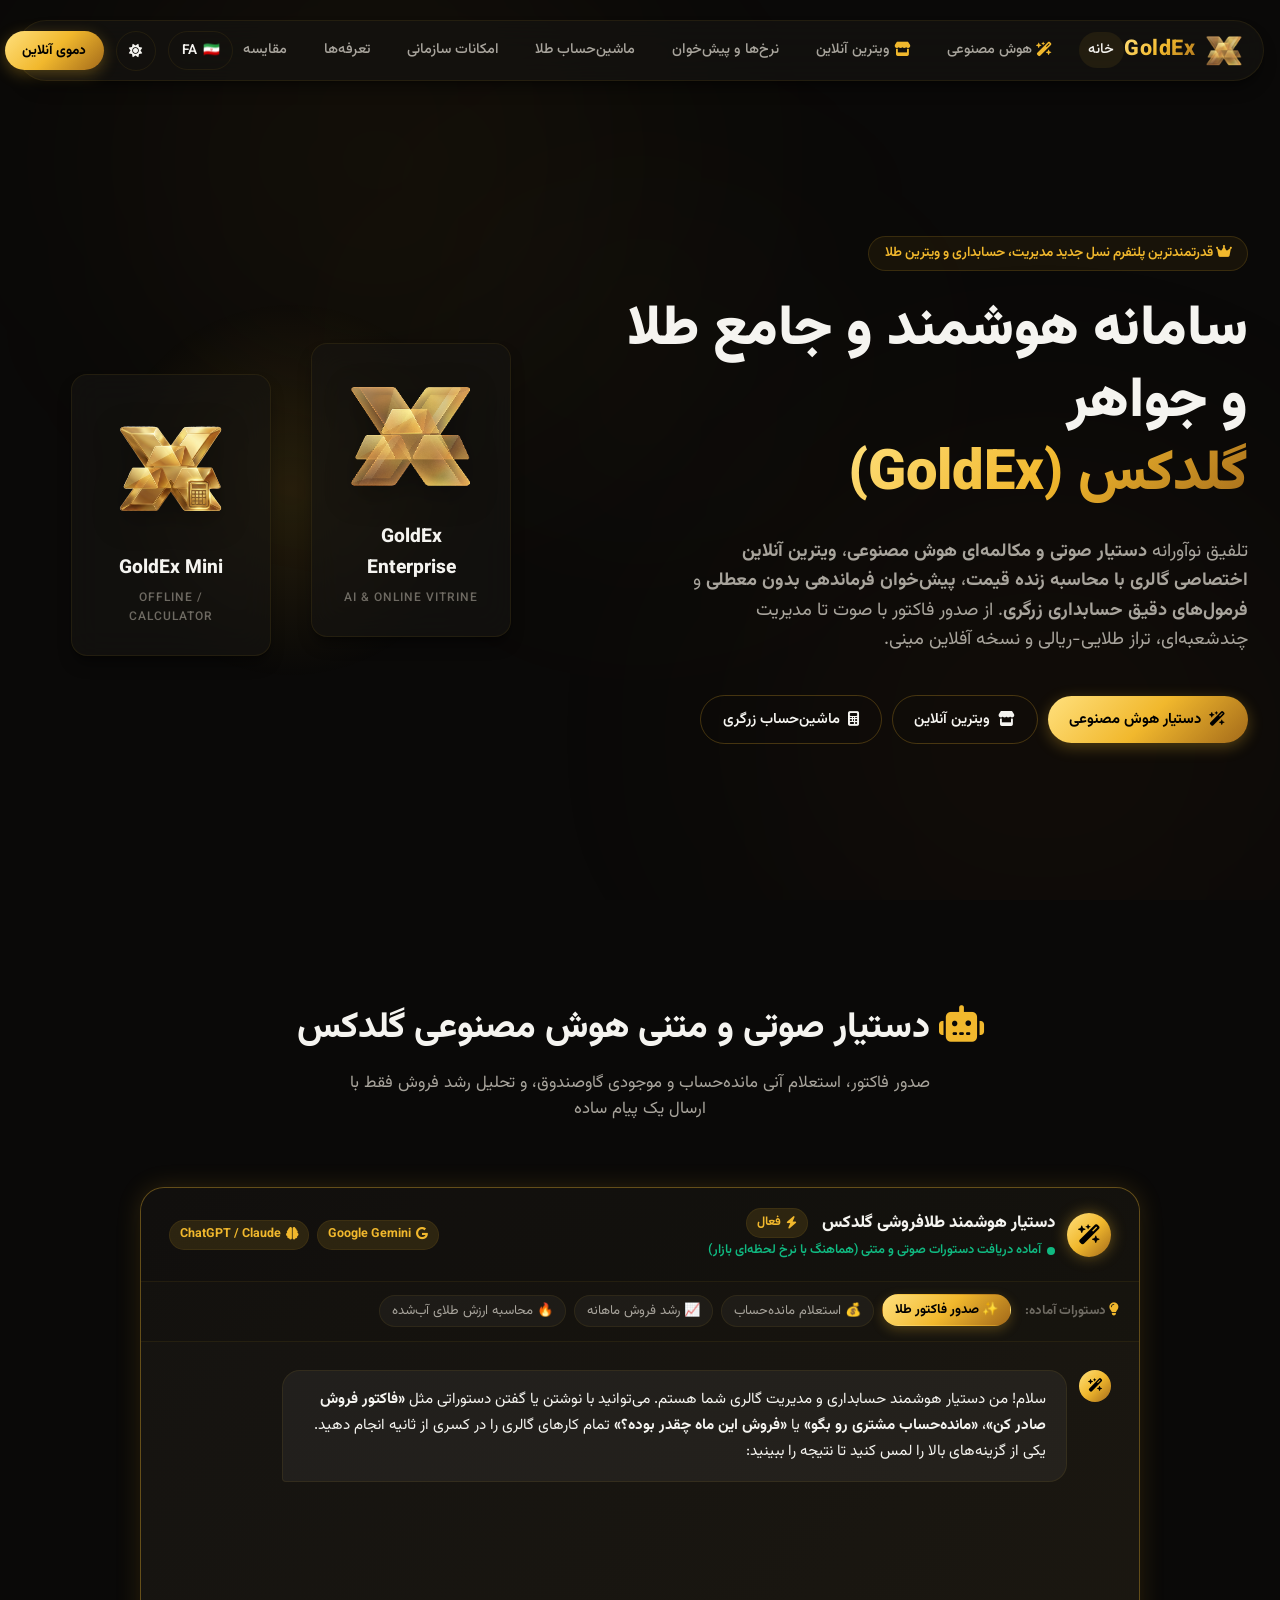
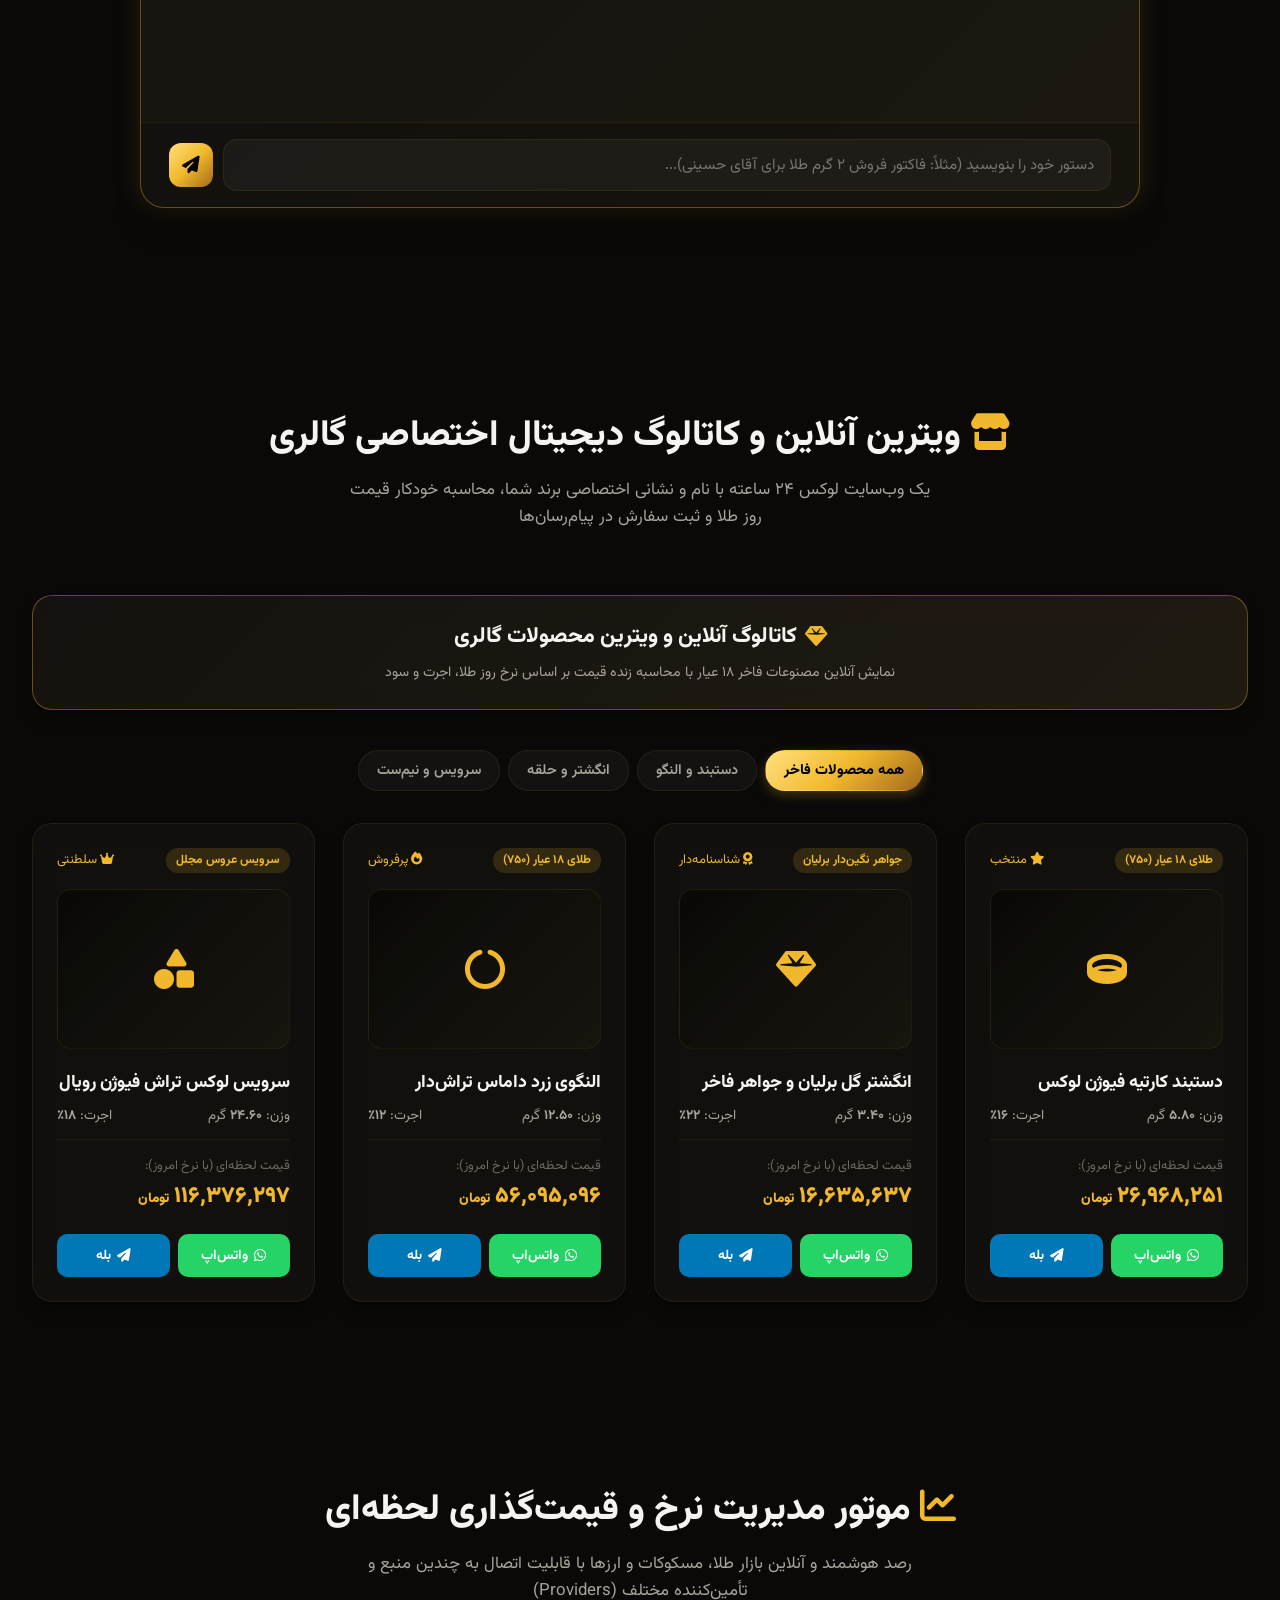
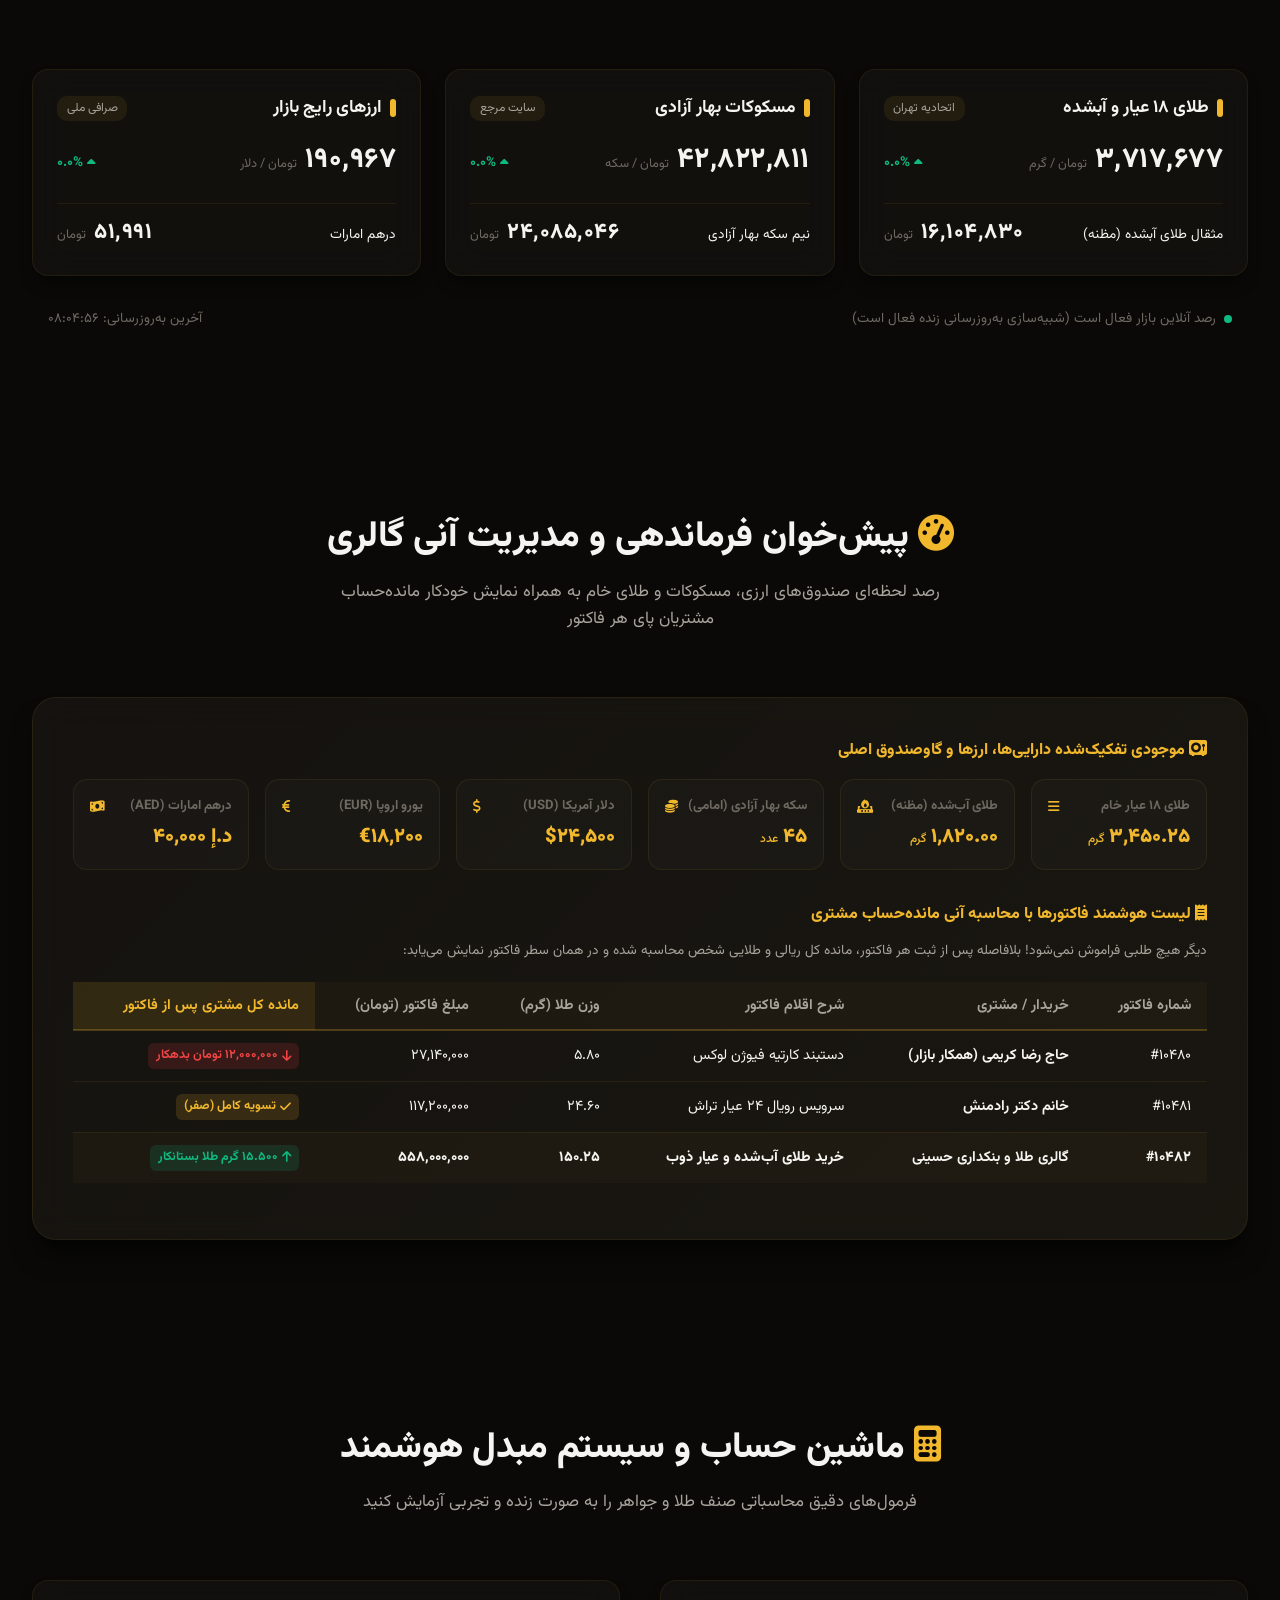
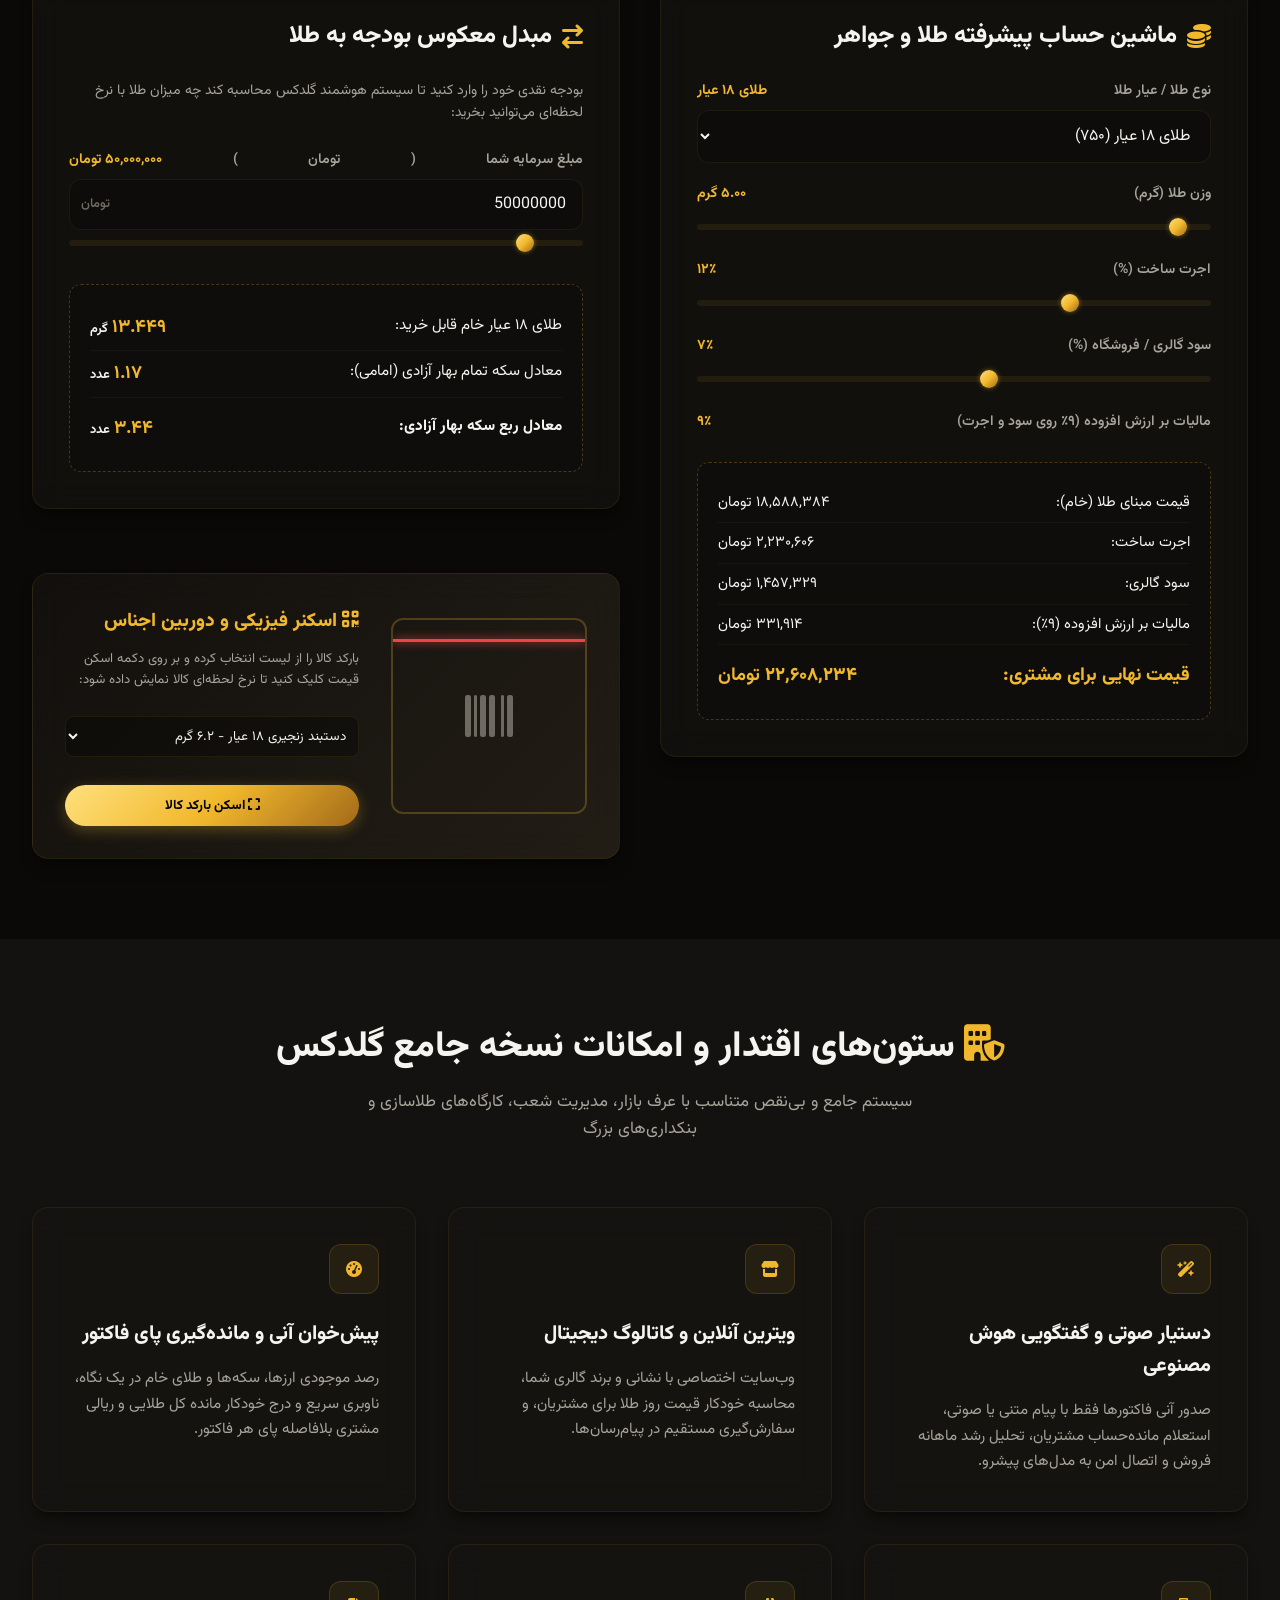
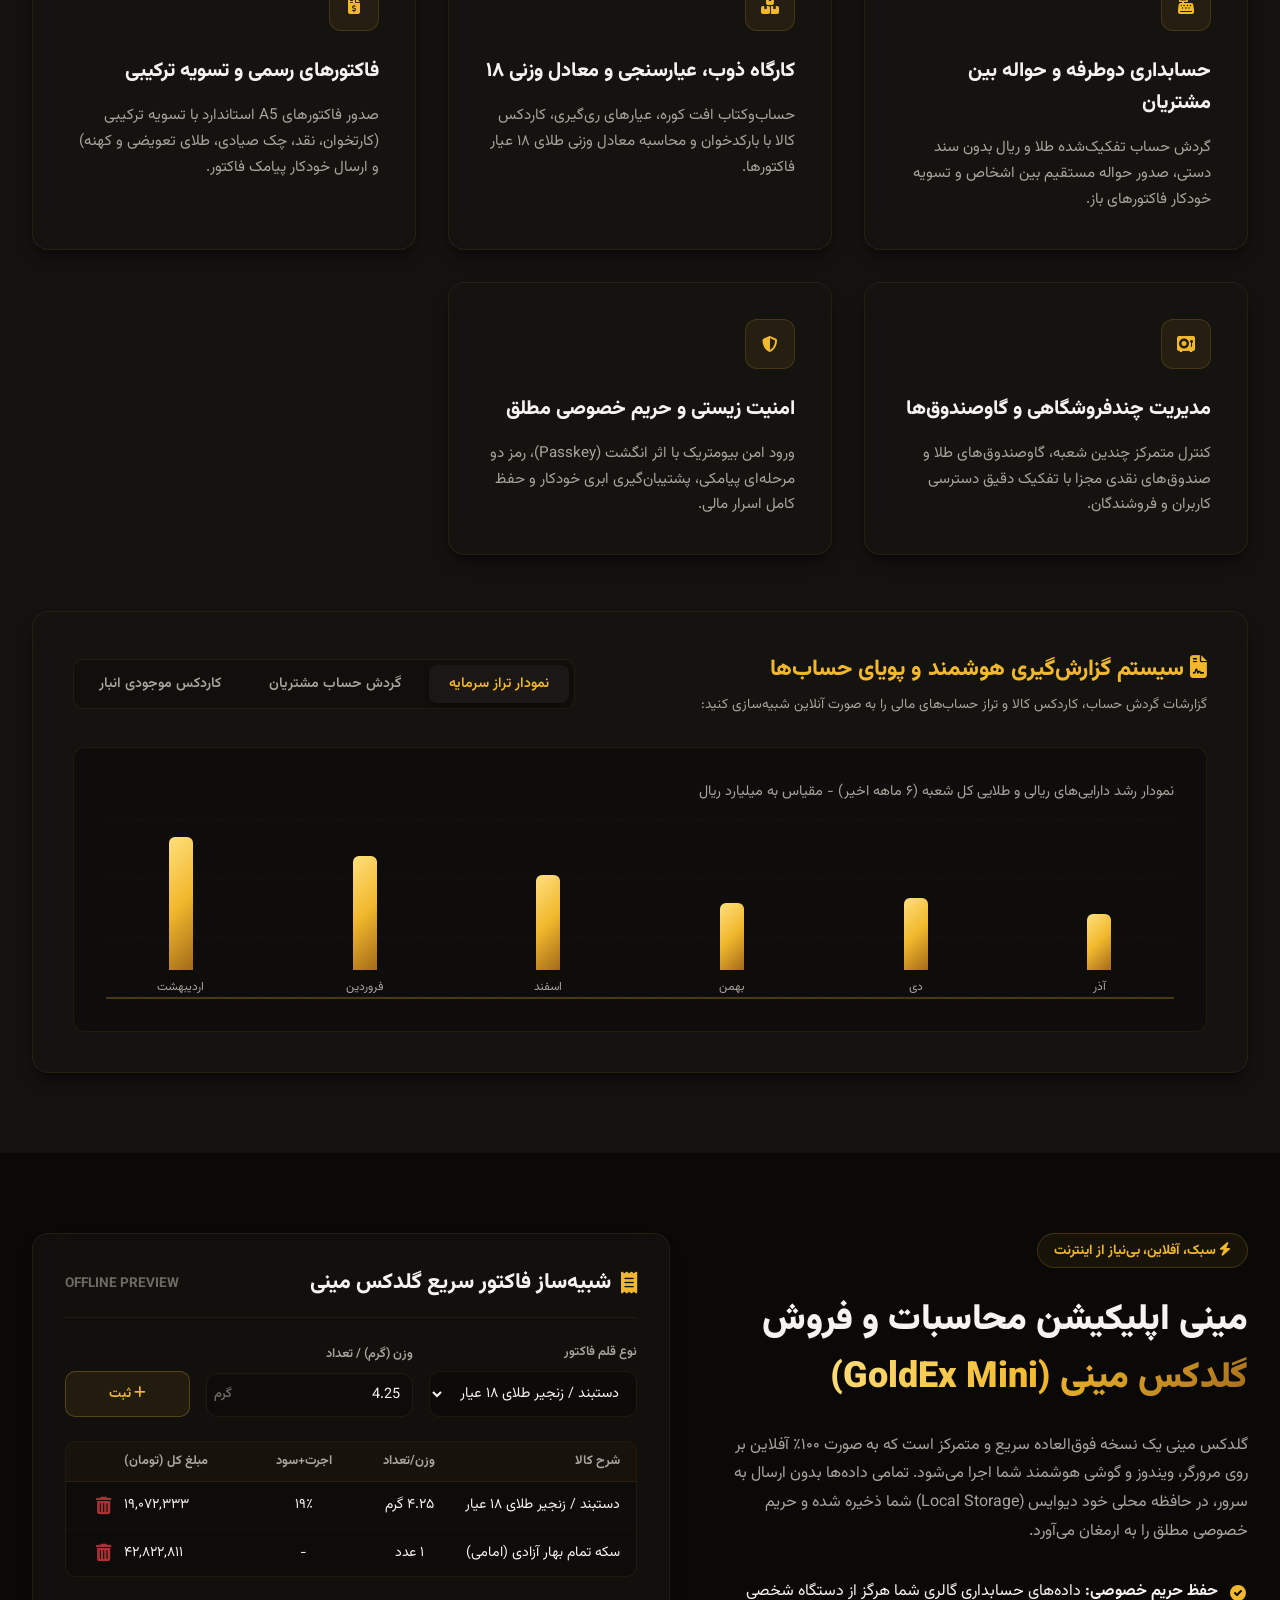
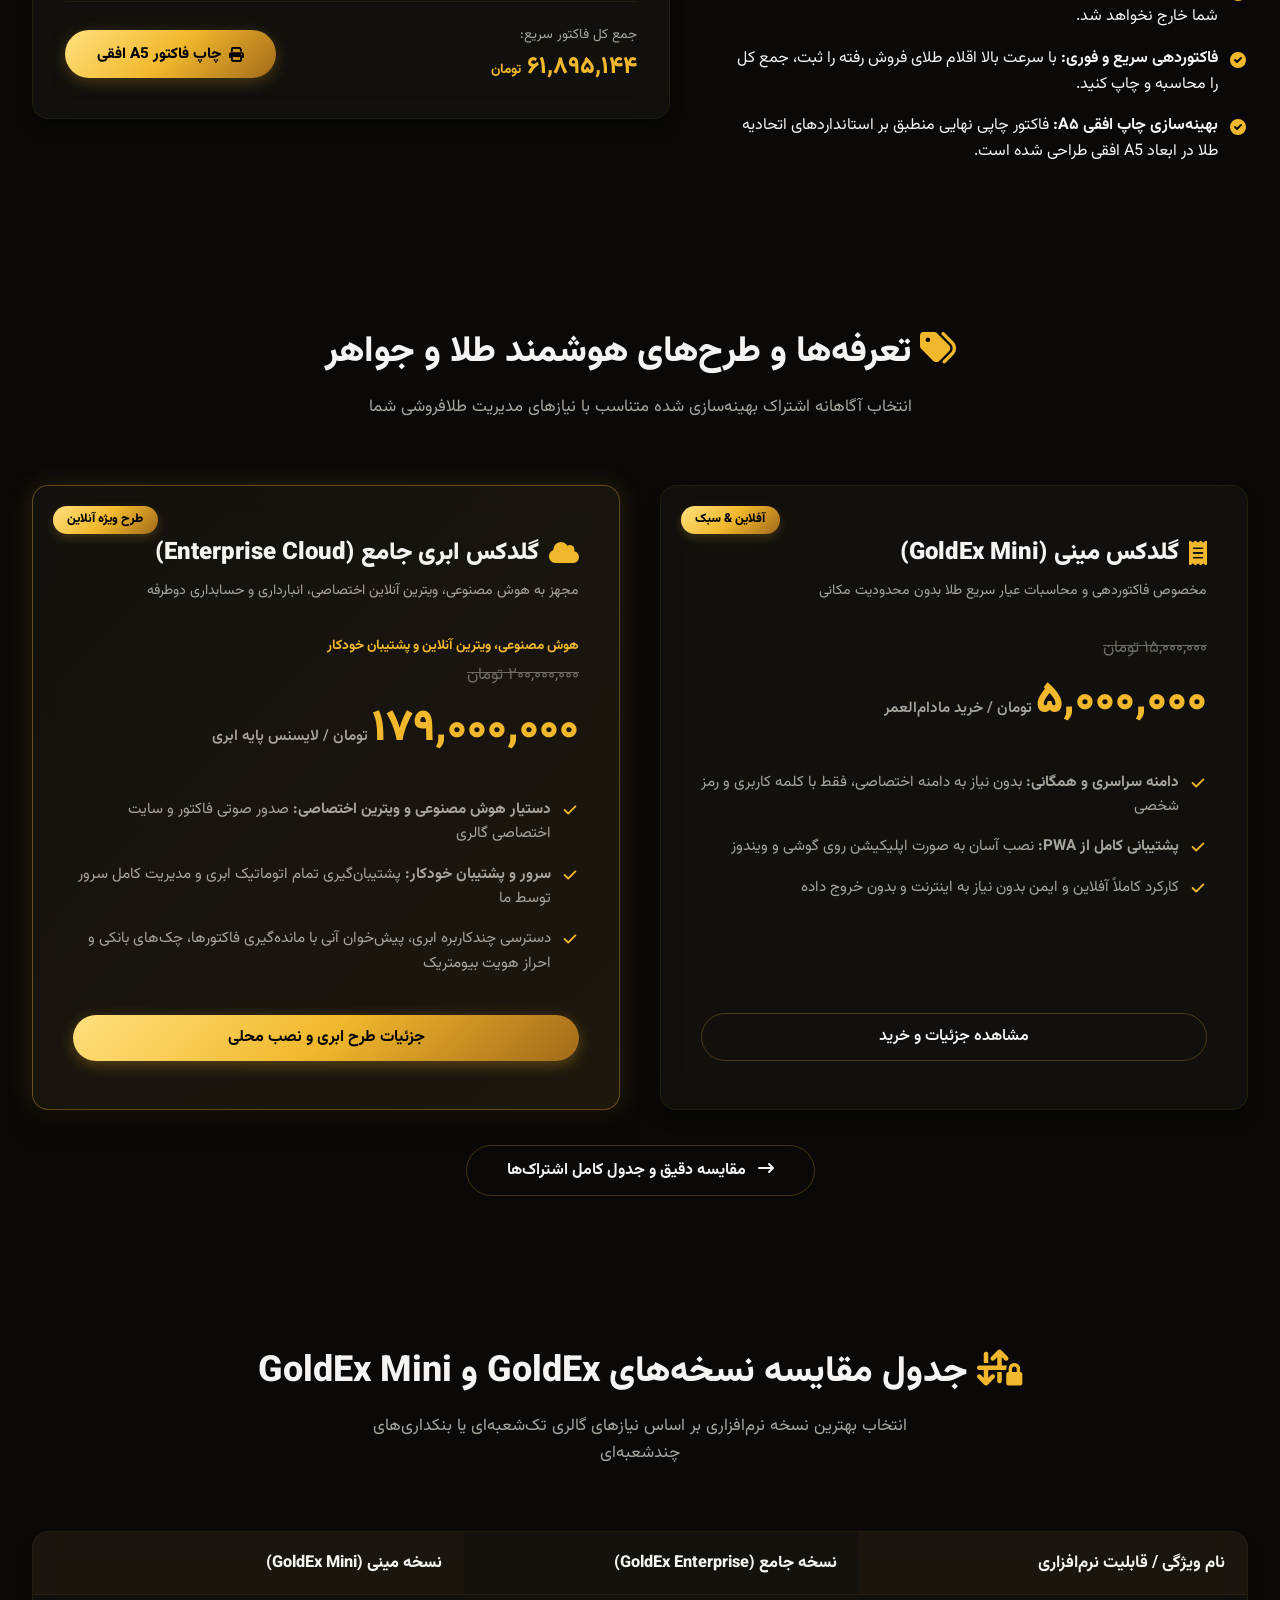
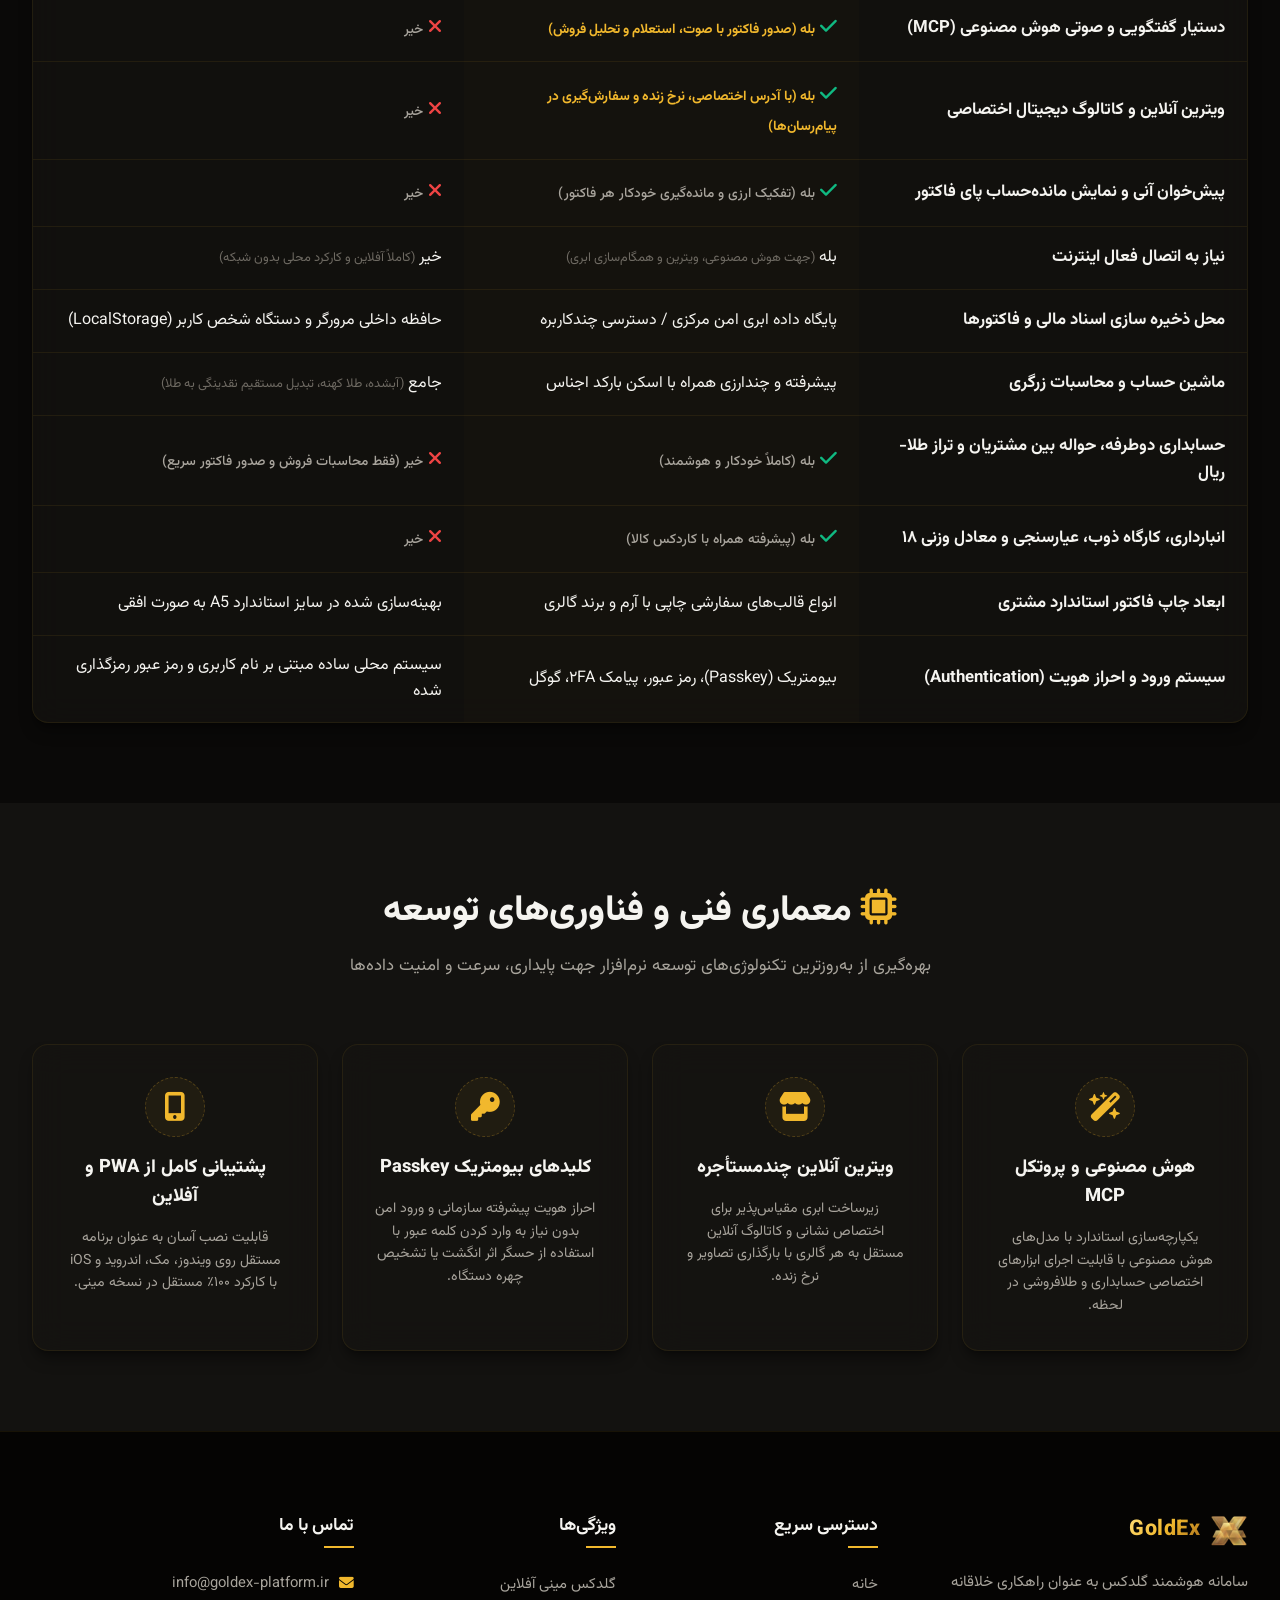
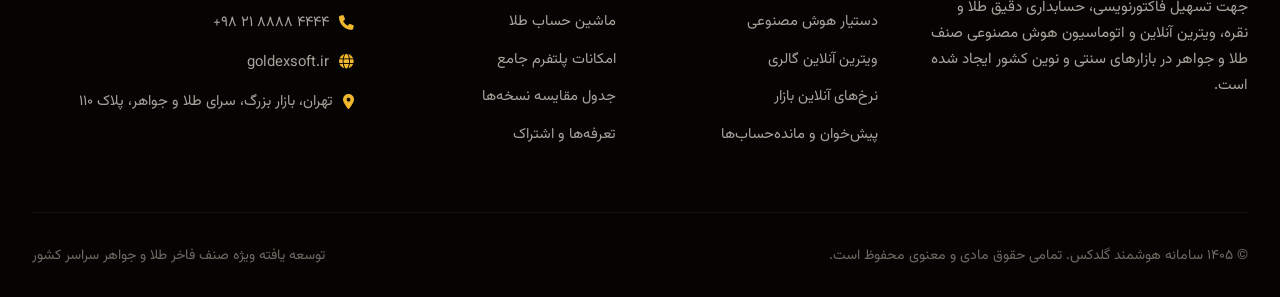
==== commit c59b4cd6: "feat: implement core GoldEx application with dynamic multi-language support, live currency calculati" ====
--- a/wwwroot/index.html
+++ b/wwwroot/index.html
@@ -3,8 +3,8 @@
 <head>
     <meta charset="UTF-8">
     <meta name="viewport" content="width=device-width, initial-scale=1.0">
-    <title>سامانه هوشمند گلدکس (GoldEx) | حسابداری، انبارداری و فروش طلا و جواهر</title>
-    <meta name="description" content="گلدکس (GoldEx) پیشرفته‌ترین پلتفرم مدیریت، حسابداری دوطرفه و فروش طلا و جواهر ویژه صنف طلا. آشنایی با ویژگی‌های نسخه سازمانی گلدکس و نسخه آفلاین گلدکس مینی (GoldEx Mini) به همراه ابزارهای محاسباتی هوشمند.">
+    <title data-i18n="page_meta_title">سامانه هوشمند و جامع طلا و جواهر گلدکس (GoldEx) | هوش مصنوعی، ویترین آنلاین و حسابداری زرگری</title>
+    <meta name="description" content="گلدکس (GoldEx) پیشرفته‌ترین پلتفرم مدیریت، هوش مصنوعی صوتی و متنی، ویترین آنلاین اختصاصی گالری، پیش‌خوان فرماندهی و حسابداری دوطرفه طلا ویژه صنف طلا و جواهر.">
     <link rel="icon" type="image/png" href="assets/goldex-logo.png">
     
     <!-- Custom CSS Styles -->
@@ -33,13 +33,14 @@
                 
                 <ul class="nav-links">
                     <li><a href="#home" class="active" data-i18n="nav_home">خانه</a></li>
-                    <li><a href="#rates" data-i18n="nav_rates">نرخ‌های آنلاین</a></li>
-                    <li><a href="#calculators" data-i18n="nav_calculators">ماشین حساب‌ها</a></li>
+                    <li><a href="#ai-assistant" data-i18n="nav_ai"><i class="fa-solid fa-wand-magic-sparkles text-gold"></i> هوش مصنوعی</a></li>
+                    <li><a href="#vitrine" data-i18n="nav_vitrine"><i class="fa-solid fa-store text-gold"></i> ویترین آنلاین</a></li>
+                    <li><a href="#rates" data-i18n="nav_rates">نرخ‌ها و پیش‌خوان</a></li>
+                    <li><a href="#calculators" data-i18n="nav_calculators">ماشین‌حساب طلا</a></li>
                     <li><a href="#features" data-i18n="nav_features">امکانات سازمانی</a></li>
-                    <li><a href="#mini" data-i18n="nav_mini">گلدکس مینی</a></li>
                     <li><a href="#pricing" data-i18n="nav_pricing">تعرفه‌ها</a></li>
-                    <li><a href="#comparison" data-i18n="nav_comparison">جدول مقایسه</a></li>
-                    <li class="mobile-only"><a href="#calculators" class="btn-primary" style="margin-top: 0.5rem; color: #000000 !important; width: 100%; text-align: center;" data-i18n="nav_demo">دموی آنلاین</a></li>
+                    <li><a href="#comparison" data-i18n="nav_comparison">مقایسه</a></li>
+                    <li class="mobile-only"><a href="#ai-assistant" class="btn-primary" style="margin-top: 0.5rem; color: #000000 !important; width: 100%; text-align: center;" data-i18n="nav_demo">دموی هوش مصنوعی</a></li>
                 </ul>
                 
                 <div class="nav-actions">
@@ -52,15 +53,15 @@
                         <div class="lang-dropdown" id="lang-dropdown-menu">
                             <div class="lang-option active" data-lang="fa">
                                 <span class="flag-icon">🇮🇷</span>
-                                <span>فارسی</span>
+                                <span data-i18n="lang_fa">فارسی</span>
                             </div>
                             <div class="lang-option" data-lang="en">
                                 <span class="flag-icon">🇬🇧</span>
-                                <span>English</span>
+                                <span data-i18n="lang_en">English</span>
                             </div>
                             <div class="lang-option" data-lang="tr">
                                 <span class="flag-icon">🇹🇷</span>
-                                <span>Türkçe</span>
+                                <span data-i18n="lang_tr">Türkçe</span>
                             </div>
                         </div>
                     </div>
@@ -68,7 +69,7 @@
                     <button class="theme-btn" id="theme-toggle-btn" title="تغییر پوسته (تیره / روشن)">
                         <i class="fa-solid fa-moon"></i>
                     </button>
-                    <a href="#calculators" class="btn-primary" data-i18n="nav_demo">دموی آنلاین</a>
+                    <a href="#ai-assistant" class="btn-primary" data-i18n="nav_demo">دموی آنلاین</a>
                     <button class="hamburger-btn" id="mobile-menu-toggle" aria-label="منوی موبایل">
                         <span class="hamburger-bar"></span>
                         <span class="hamburger-bar"></span>
@@ -85,12 +86,13 @@
             <div class="container">
                 <div class="hero-grid">
                     <div class="hero-content">
-                        <span class="hero-tag" data-i18n="hero_tag"><i class="fa-solid fa-circle-check"></i> تحولی نو در حسابداری و مدیریت طلا</span>
-                        <h1 class="text-primary" data-i18n="hero_title">پلتفرم هوشمند طلا و جواهر <br><span class="gradient-text-gold">گلدکس (GoldEx)</span></h1>
-                        <p data-i18n="hero_desc">راهکاری جامع، مدرن و مبتنی بر فناوری‌های روز جهت پوشش کامل نیازهای صنف طلا و جواهر. مجهز به سیستم حسابداری دوطرفه خودکار طلا، موتور قیمت‌گذاری لحظه‌ای، انبارداری پیشرفته و نسخه آفلاین و سریع گلدکس مینی.</p>
+                        <span class="hero-tag" data-i18n="hero_tag"><i class="fa-solid fa-crown text-gold"></i> قدرتمندترین پلتفرم نسل جدید مدیریت، حسابداری و ویترین طلا</span>
+                        <h1 class="text-primary" data-i18n="hero_title">سامانه هوشمند و جامع طلا و جواهر <br><span class="gradient-text-gold">گلدکس (GoldEx)</span></h1>
+                        <p data-i18n="hero_desc">تلفیق نوآورانه <strong>دستیار صوتی و مکالمه‌ای هوش مصنوعی</strong>، <strong>ویترین آنلاین اختصاصی گالری با محاسبه زنده قیمت</strong>، <strong>پیش‌خوان فرماندهی بدون معطلی</strong> و <strong>فرمول‌های دقیق حسابداری زرگری</strong>. از صدور فاکتور با صوت تا مدیریت چندشعبه‌ای، تراز طلایی-ریالی و نسخه آفلاین مینی.</p>
                         <div class="hero-ctas">
-                            <a href="#calculators" class="btn-primary" data-i18n="hero_btn_calc"><i class="fa-solid fa-calculator"></i> ماشین حساب هوشمند</a>
-                            <a href="#mini" class="btn-secondary" data-i18n="hero_btn_mini"><i class="fa-solid fa-receipt"></i> فاکتور ساز آفلاین مینی</a>
+                            <a href="#ai-assistant" class="btn-primary" data-i18n="hero_btn_ai"><i class="fa-solid fa-wand-magic-sparkles"></i> دستیار هوش مصنوعی</a>
+                            <a href="#vitrine" class="btn-secondary" data-i18n="hero_btn_vitrine"><i class="fa-solid fa-store"></i> ویترین آنلاین</a>
+                            <a href="#calculators" class="btn-secondary" data-i18n="hero_btn_calc"><i class="fa-solid fa-calculator"></i> ماشین‌حساب زرگری</a>
                         </div>
                     </div>
                     
@@ -100,8 +102,8 @@
                             <!-- Enterprise Logo Card -->
                             <div class="logo-card glass-panel">
                                 <img src="assets/goldex-logo.png" alt="GoldEx Enterprise Logo">
-                                <h3>GoldEx</h3>
-                                <span data-i18n="hero_enterprise_badge">ENTERPRISE</span>
+                                <h3>GoldEx Enterprise</h3>
+                                <span data-i18n="hero_enterprise_badge">AI & ONLINE VITRINE</span>
                             </div>
                             
                             <!-- Mini Logo Card -->
@@ -109,6 +111,228 @@
                                 <img src="assets/goldex-mini-logo.png" alt="GoldEx Mini Logo">
                                 <h3>GoldEx Mini</h3>
                                 <span data-i18n="hero_mini_badge">OFFLINE / CALCULATOR</span>
+                            </div>
+                        </div>
+                    </div>
+                </div>
+            </div>
+        </section>
+
+        <!-- SECTION: AI ASSISTANT SHOWCASE -->
+        <section class="ai-section" id="ai-assistant">
+            <div class="container">
+                <div class="section-header">
+                    <h2 data-i18n="ai_sec_title"><i class="fa-solid fa-robot text-gold"></i> دستیار صوتی و متنی هوش مصنوعی گلدکس</h2>
+                    <p data-i18n="ai_sec_subtitle">صدور فاکتور، استعلام آنی مانده‌حساب و موجودی گاوصندوق، و تحلیل رشد فروش فقط با ارسال یک پیام ساده</p>
+                </div>
+
+                <div class="ai-chat-sim-container glass-panel">
+                    <!-- AI Header -->
+                    <div class="ai-chat-header">
+                        <div class="ai-bot-profile">
+                            <div class="ai-avatar">
+                                <i class="fa-solid fa-wand-magic-sparkles"></i>
+                            </div>
+                            <div class="ai-bot-info">
+                                <h4 data-i18n="ai_bot_name">دستیار هوشمند طلافروشی گلدکس <span class="ai-chip" style="margin-right: 6px;"><i class="fa-solid fa-bolt"></i> فعال</span></h4>
+                                <div class="ai-status-online">
+                                    <span class="ai-status-dot"></span>
+                                    <span data-i18n="ai_status_text">آماده دریافت دستورات صوتی و متنی (هماهنگ با نرخ لحظه‌ای بازار)</span>
+                                </div>
+                            </div>
+                        </div>
+                        <div class="ai-model-badges">
+                            <span class="ai-chip"><i class="fa-brands fa-google"></i> Google Gemini</span>
+                            <span class="ai-chip"><i class="fa-solid fa-brain"></i> ChatGPT / Claude</span>
+                        </div>
+                    </div>
+
+                    <!-- AI Quick Prompts Bar -->
+                    <div class="ai-prompts-bar">
+                        <span class="ai-prompts-title"><i class="fa-solid fa-lightbulb text-gold"></i> <span data-i18n="ai_prompt_hint">دستورات آماده:</span></span>
+                        <button class="prompt-btn active" data-prompt="invoice" data-i18n="ai_prompt_1">✨ صدور فاکتور طلا</button>
+                        <button class="prompt-btn" data-prompt="balance" data-i18n="ai_prompt_2">💰 استعلام مانده‌حساب</button>
+                        <button class="prompt-btn" data-prompt="growth" data-i18n="ai_prompt_3">📈 رشد فروش ماهانه</button>
+                        <button class="prompt-btn" data-prompt="melt" data-i18n="ai_prompt_4">🔥 محاسبه ارزش طلای آب‌شده</button>
+                    </div>
+
+                    <!-- AI Chat Body -->
+                    <div class="ai-chat-body" id="ai-chat-body">
+                        <!-- Bot Greeting -->
+                        <div class="chat-msg bot">
+                            <div class="chat-avatar-mini bot-icon"><i class="fa-solid fa-wand-magic-sparkles"></i></div>
+                            <div class="msg-bubble">
+                                <p data-i18n="ai_greeting">سلام! من دستیار هوشمند حسابداری و مدیریت گالری شما هستم. می‌توانید با نوشتن یا گفتن دستوراتی مثل <strong>«فاکتور فروش صادر کن»</strong>، <strong>«مانده‌حساب مشتری رو بگو»</strong> یا <strong>«فروش این ماه چقدر بوده؟»</strong> تمام کارهای گالری را در کسری از ثانیه انجام دهید. یکی از گزینه‌های بالا را لمس کنید تا نتیجه را ببینید:</p>
+                            </div>
+                        </div>
+                    </div>
+
+                    <!-- AI Input Bar -->
+                    <div class="ai-chat-input-bar">
+                        <div class="ai-input-wrapper">
+                            <input type="text" id="ai-user-input" class="ai-chat-input" placeholder="دستور خود را بنویسید (مثلاً: فاکتور فروش ۲ گرم طلا برای آقای حسینی)..." data-i18n-placeholder="ai_input_ph">
+                        </div>
+                        <button class="btn-ai-send" id="btn-ai-send" title="ارسال پیام به هوش مصنوعی">
+                            <i class="fa-solid fa-paper-plane"></i>
+                        </button>
+                    </div>
+                </div>
+            </div>
+        </section>
+
+        <!-- SECTION: ONLINE VITRINE SHOWCASE -->
+        <section class="vitrine-section" id="vitrine">
+            <div class="container">
+                <div class="section-header">
+                    <h2 data-i18n="vitrine_sec_title"><i class="fa-solid fa-store text-gold"></i> ویترین آنلاین و کاتالوگ دیجیتال اختصاصی گالری</h2>
+                    <p data-i18n="vitrine_sec_subtitle">یک وب‌سایت لوکس ۲۴ ساعته با نام و نشانی اختصاصی برند شما، محاسبه خودکار قیمت روز طلا و ثبت سفارش در پیام‌رسان‌ها</p>
+                </div>
+
+                <!-- Vitrine Store Header Mockup -->
+                <div class="vitrine-store-header glass-panel" style="justify-content: center; text-align: center;">
+                    <div>
+                        <div style="display:flex; align-items:center; justify-content: center; gap:8px; margin-bottom: 0.5rem;">
+                            <i class="fa-solid fa-gem text-gold" style="font-size:1.4rem;"></i>
+                            <h3 style="font-size: 1.35rem; font-weight: 800;" data-i18n="vitrine_demo_name">کاتالوگ آنلاین و ویترین محصولات گالری</h3>
+                        </div>
+                        <p style="font-size: 0.88rem; color: var(--text-secondary);" data-i18n="vitrine_demo_desc">نمایش آنلاین مصنوعات فاخر ۱۸ عیار با محاسبه زنده قیمت بر اساس نرخ روز طلا، اجرت و سود</p>
+                    </div>
+                </div>
+
+                <!-- Vitrine Category Filters -->
+                <div class="vitrine-filters">
+                    <button class="vitrine-filter-btn active" data-cat="all" data-i18n="v_cat_all">همه محصولات فاخر</button>
+                    <button class="vitrine-filter-btn" data-cat="bracelet" data-i18n="v_cat_bracelet">دستبند و النگو</button>
+                    <button class="vitrine-filter-btn" data-cat="ring" data-i18n="v_cat_ring">انگشتر و حلقه</button>
+                    <button class="vitrine-filter-btn" data-cat="set" data-i18n="v_cat_set">سرویس و نیم‌ست</button>
+                </div>
+
+                <!-- Vitrine Products Grid -->
+                <div class="vitrine-grid">
+                    <!-- Product 1 -->
+                    <div class="vitrine-card glass-panel" data-category="bracelet" data-weight="5.80" data-wage="16" data-profit="7">
+                        <div>
+                            <div class="vitrine-card-top">
+                                <span class="vitrine-tag" data-i18n="v_tag_18k">طلای ۱۸ عیار (۷۵۰)</span>
+                                <span style="font-size: 0.8rem; color: var(--accent-gold);"><i class="fa-solid fa-star"></i> <span data-i18n="v_badge_featured">منتخب</span></span>
+                            </div>
+                            <div class="vitrine-img-mock">
+                                <i class="fa-solid fa-ring"></i>
+                            </div>
+                            <h4 class="vitrine-card-title" data-i18n="v_p1_title">دستبند کارتیه فیوژن لوکس</h4>
+                            <div class="vitrine-specs">
+                                <span><span data-i18n="v_label_weight">وزن:</span> <strong class="num-font v-weight">۵.۸۰</strong> <span data-i18n="unit_gram">گرم</span></span>
+                                <span><span data-i18n="v_label_wage">اجرت:</span> <strong class="num-font v-wage">۱۶٪</strong></span>
+                            </div>
+                        </div>
+                        <div>
+                            <div class="vitrine-live-price-box">
+                                <div class="vitrine-price-label" data-i18n="v_label_price">قیمت لحظه‌ای (با نرخ امروز):</div>
+                                <div class="vitrine-price-val num-font v-price">۲۷,۱۴۰,۰۰۰ <span style="font-size: 0.85rem;" class="currency-label">تومان</span></div>
+                            </div>
+                            <div class="vitrine-order-btns">
+                                <a href="https://wa.me/?text=سلام،+متقاضی+خرید+دستبند+کارتیه+فیوژن+لوکس+از+ویترین+هستم" target="_blank" class="btn-vitrine-inquire btn-whatsapp" data-i18n="v_btn_wa">
+                                    <i class="fa-brands fa-whatsapp"></i> واتس‌اپ
+                                </a>
+                                <a href="https://ble.ir" target="_blank" class="btn-vitrine-inquire btn-bale" data-i18n="v_btn_bale">
+                                    <i class="fa-solid fa-paper-plane"></i> بله
+                                </a>
+                            </div>
+                        </div>
+                    </div>
+
+                    <!-- Product 2 -->
+                    <div class="vitrine-card glass-panel" data-category="ring" data-weight="3.40" data-wage="22" data-profit="7">
+                        <div>
+                            <div class="vitrine-card-top">
+                                <span class="vitrine-tag" data-i18n="v_tag_gem">جواهر نگین‌دار برلیان</span>
+                                <span style="font-size: 0.8rem; color: var(--accent-gold);"><i class="fa-solid fa-award"></i> <span data-i18n="v_badge_certified">شناسنامه‌دار</span></span>
+                            </div>
+                            <div class="vitrine-img-mock">
+                                <i class="fa-solid fa-gem"></i>
+                            </div>
+                            <h4 class="vitrine-card-title" data-i18n="v_p2_title">انگشتر گل برلیان و جواهر فاخر</h4>
+                            <div class="vitrine-specs">
+                                <span><span data-i18n="v_label_weight">وزن:</span> <strong class="num-font v-weight">۳.۴۰</strong> <span data-i18n="unit_gram">گرم</span></span>
+                                <span><span data-i18n="v_label_wage">اجرت:</span> <strong class="num-font v-wage">۲۲٪</strong></span>
+                            </div>
+                        </div>
+                        <div>
+                            <div class="vitrine-live-price-box">
+                                <div class="vitrine-price-label" data-i18n="v_label_price">قیمت لحظه‌ای (با نرخ امروز):</div>
+                                <div class="vitrine-price-val num-font v-price">۱۶,۹۸۰,۰۰۰ <span style="font-size: 0.85rem;" class="currency-label">تومان</span></div>
+                            </div>
+                            <div class="vitrine-order-btns">
+                                <a href="https://wa.me/?text=سلام،+متقاضی+خرید+انگشتر+گل+برلیان+از+ویترین+هستم" target="_blank" class="btn-vitrine-inquire btn-whatsapp" data-i18n="v_btn_wa">
+                                    <i class="fa-brands fa-whatsapp"></i> واتس‌اپ
+                                </a>
+                                <a href="https://ble.ir" target="_blank" class="btn-vitrine-inquire btn-bale" data-i18n="v_btn_bale">
+                                    <i class="fa-solid fa-paper-plane"></i> بله
+                                </a>
+                            </div>
+                        </div>
+                    </div>
+
+                    <!-- Product 3 -->
+                    <div class="vitrine-card glass-panel" data-category="bracelet" data-weight="12.50" data-wage="12" data-profit="7">
+                        <div>
+                            <div class="vitrine-card-top">
+                                <span class="vitrine-tag" data-i18n="v_tag_18k">طلای ۱۸ عیار (۷۵۰)</span>
+                                <span style="font-size: 0.8rem; color: var(--accent-gold);"><i class="fa-solid fa-fire"></i> <span data-i18n="v_badge_bestseller">پرفروش</span></span>
+                            </div>
+                            <div class="vitrine-img-mock">
+                                <i class="fa-solid fa-circle-notch"></i>
+                            </div>
+                            <h4 class="vitrine-card-title" data-i18n="v_p3_title">النگوی زرد داماس تراش‌دار</h4>
+                            <div class="vitrine-specs">
+                                <span><span data-i18n="v_label_weight">وزن:</span> <strong class="num-font v-weight">۱۲.۵۰</strong> <span data-i18n="unit_gram">گرم</span></span>
+                                <span><span data-i18n="v_label_wage">اجرت:</span> <strong class="num-font v-wage">۱۲٪</strong></span>
+                            </div>
+                        </div>
+                        <div>
+                            <div class="vitrine-live-price-box">
+                                <div class="vitrine-price-label" data-i18n="v_label_price">قیمت لحظه‌ای (با نرخ امروز):</div>
+                                <div class="vitrine-price-val num-font v-price">۵۵,۴۳۰,۰۰۰ <span style="font-size: 0.85rem;" class="currency-label">تومان</span></div>
+                            </div>
+                            <div class="vitrine-order-btns">
+                                <a href="https://wa.me/?text=سلام،+متقاضی+خرید+النگوی+داماس+از+ویترین+هستم" target="_blank" class="btn-vitrine-inquire btn-whatsapp" data-i18n="v_btn_wa">
+                                    <i class="fa-brands fa-whatsapp"></i> واتس‌اپ
+                                </a>
+                                <a href="https://ble.ir" target="_blank" class="btn-vitrine-inquire btn-bale" data-i18n="v_btn_bale">
+                                    <i class="fa-solid fa-paper-plane"></i> بله
+                                </a>
+                            </div>
+                        </div>
+                    </div>
+
+                    <!-- Product 4 -->
+                    <div class="vitrine-card glass-panel" data-category="set" data-weight="24.60" data-wage="18" data-profit="7">
+                        <div>
+                            <div class="vitrine-card-top">
+                                <span class="vitrine-tag" data-i18n="v_tag_luxury">سرویس عروس مجلل</span>
+                                <span style="font-size: 0.8rem; color: var(--accent-gold);"><i class="fa-solid fa-crown"></i> <span data-i18n="v_badge_royal">سلطنتی</span></span>
+                            </div>
+                            <div class="vitrine-img-mock">
+                                <i class="fa-solid fa-shapes"></i>
+                            </div>
+                            <h4 class="vitrine-card-title" data-i18n="v_p4_title">سرویس لوکس تراش فیوژن رویال</h4>
+                            <div class="vitrine-specs">
+                                <span><span data-i18n="v_label_weight">وزن:</span> <strong class="num-font v-weight">۲۴.۶۰</strong> <span data-i18n="unit_gram">گرم</span></span>
+                                <span><span data-i18n="v_label_wage">اجرت:</span> <strong class="num-font v-wage">۱۸٪</strong></span>
+                            </div>
+                        </div>
+                        <div>
+                            <div class="vitrine-live-price-box">
+                                <div class="vitrine-price-label" data-i18n="v_label_price">قیمت لحظه‌ای (با نرخ امروز):</div>
+                                <div class="vitrine-price-val num-font v-price">۱۱۷,۲۰۰,۰۰۰ <span style="font-size: 0.85rem;" class="currency-label">تومان</span></div>
+                            </div>
+                            <div class="vitrine-order-btns">
+                                <a href="https://wa.me/?text=سلام،+متقاضی+خرید+سرویس+لوکس+رویال+از+ویترین+هستم" target="_blank" class="btn-vitrine-inquire btn-whatsapp" data-i18n="v_btn_wa">
+                                    <i class="fa-brands fa-whatsapp"></i> واتس‌اپ
+                                </a>
+                                <a href="https://ble.ir" target="_blank" class="btn-vitrine-inquire btn-bale" data-i18n="v_btn_bale">
+                                    <i class="fa-solid fa-paper-plane"></i> بله
+                                </a>
                             </div>
                         </div>
                     </div>
@@ -202,6 +426,119 @@
             </div>
         </section>
 
+        <!-- SECTION: EXECUTIVE DASHBOARD SHOWCASE -->
+        <section class="dashboard-section" id="dashboard">
+            <div class="container">
+                <div class="section-header">
+                    <h2 data-i18n="dash_sec_title"><i class="fa-solid fa-gauge-high text-gold"></i> پیش‌خوان فرماندهی و مدیریت آنی گالری</h2>
+                    <p data-i18n="dash_sec_subtitle">رصد لحظه‌ای صندوق‌های ارزی، مسکوکات و طلای خام به همراه نمایش خودکار مانده‌حساب مشتریان پای هر فاکتور</p>
+                </div>
+
+                <div class="dashboard-hub-card glass-panel">
+                    <!-- Currencies Pills Breakdown -->
+                    <h4 style="font-size: 1rem; font-weight: 800; color: var(--accent-gold); margin-bottom: 1rem;" data-i18n="dash_vault_title">
+                        <i class="fa-solid fa-vault"></i> موجودی تفکیک‌شده دارایی‌ها، ارزها و گاوصندوق اصلی
+                    </h4>
+                    
+                    <div class="dashboard-currencies-grid">
+                        <div class="currency-pill">
+                            <div class="currency-pill-header">
+                                <span data-i18n="dash_curr_gold18">طلای ۱۸ عیار خام</span>
+                                <i class="fa-solid fa-bars text-gold"></i>
+                            </div>
+                            <div class="currency-pill-amount num-font">۳,۴۵۰.۲۵ <span style="font-size:0.75rem; font-weight:500;" data-i18n="unit_gram">گرم</span></div>
+                        </div>
+                        <div class="currency-pill">
+                            <div class="currency-pill-header">
+                                <span data-i18n="dash_curr_melt">طلای آب‌شده (مظنه)</span>
+                                <i class="fa-solid fa-fire-burner text-gold"></i>
+                            </div>
+                            <div class="currency-pill-amount num-font">۱,۸۲۰.۰۰ <span style="font-size:0.75rem; font-weight:500;" data-i18n="unit_gram">گرم</span></div>
+                        </div>
+                        <div class="currency-pill">
+                            <div class="currency-pill-header">
+                                <span data-i18n="dash_curr_coin">سکه بهار آزادی (امامی)</span>
+                                <i class="fa-solid fa-coins text-gold"></i>
+                            </div>
+                            <div class="currency-pill-amount num-font">۴۵ <span style="font-size:0.75rem; font-weight:500;" data-i18n="unit_qty">عدد</span></div>
+                        </div>
+                        <div class="currency-pill">
+                            <div class="currency-pill-header">
+                                <span data-i18n="dash_curr_usd">دلار آمریکا (USD)</span>
+                                <i class="fa-solid fa-dollar-sign text-gold"></i>
+                            </div>
+                            <div class="currency-pill-amount num-font">$۲۴,۵۰۰</div>
+                        </div>
+                        <div class="currency-pill">
+                            <div class="currency-pill-header">
+                                <span data-i18n="dash_curr_eur">یورو اروپا (EUR)</span>
+                                <i class="fa-solid fa-euro-sign text-gold"></i>
+                            </div>
+                            <div class="currency-pill-amount num-font">€۱۸,۲۰۰</div>
+                        </div>
+                        <div class="currency-pill">
+                            <div class="currency-pill-header">
+                                <span data-i18n="dash_curr_aed">درهم امارات (AED)</span>
+                                <i class="fa-solid fa-money-bill-wave text-gold"></i>
+                            </div>
+                            <div class="currency-pill-amount num-font">د.إ ۴۰,۰۰۰</div>
+                        </div>
+                    </div>
+
+                    <!-- Live Running Balance Invoices Simulation -->
+                    <div style="margin-top: 2rem;">
+                        <h4 style="font-size: 1rem; font-weight: 800; color: var(--accent-gold); margin-bottom: 0.75rem;" data-i18n="dash_invoices_title">
+                            <i class="fa-solid fa-receipt"></i> لیست هوشمند فاکتورها با محاسبه آنی مانده‌حساب مشتری
+                        </h4>
+                        <p style="font-size: 0.85rem; color: var(--text-secondary); margin-bottom: 1.25rem;" data-i18n="dash_invoices_desc">
+                            دیگر هیچ طلبی فراموش نمی‌شود! بلافاصله پس از ثبت هر فاکتور، مانده کل ریالی و طلایی شخص محاسبه شده و در همان سطر فاکتور نمایش می‌یابد:
+                        </p>
+
+                        <div class="table-responsive">
+                            <table class="ledger-table-sim">
+                                <thead>
+                                    <tr>
+                                        <th data-i18n="dash_th_num">شماره فاکتور</th>
+                                        <th data-i18n="dash_th_buyer">خریدار / مشتری</th>
+                                        <th data-i18n="dash_th_desc">شرح اقلام فاکتور</th>
+                                        <th data-i18n="dash_th_weight">وزن طلا (گرم)</th>
+                                        <th data-i18n="dash_th_total">مبلغ فاکتور (تومان)</th>
+                                        <th style="background: rgba(241,184,45,0.1); color: var(--accent-gold);" data-i18n="dash_th_bal">مانده کل مشتری پس از فاکتور</th>
+                                    </tr>
+                                </thead>
+                                <tbody>
+                                    <tr>
+                                        <td class="num-font">#۱۰۴۸۰</td>
+                                        <td style="font-weight: 700;" data-i18n="dash_inv_b1">حاج رضا کریمی (همکار بازار)</td>
+                                        <td data-i18n="dash_inv_d1">دستبند کارتیه فیوژن لوکس</td>
+                                        <td class="num-font">۵.۸۰</td>
+                                        <td class="num-font">۲۷,۱۴۰,۰۰۰</td>
+                                        <td><span class="balance-tag debtor"><i class="fa-solid fa-arrow-down"></i> <span class="num-font">۱۲,۰۰۰,۰۰۰ تومان بدهکار</span></span></td>
+                                    </tr>
+                                    <tr>
+                                        <td class="num-font">#۱۰۴۸۱</td>
+                                        <td style="font-weight: 700;" data-i18n="dash_inv_b2">خانم دکتر رادمنش</td>
+                                        <td data-i18n="dash_inv_d2">سرویس رویال ۲۴ عیار تراش</td>
+                                        <td class="num-font">۲۴.۶۰</td>
+                                        <td class="num-font">۱۱۷,۲۰۰,۰۰۰</td>
+                                        <td><span class="balance-tag settled"><i class="fa-solid fa-check"></i> <span data-i18n="dash_inv_bal2">تسویه کامل (صفر)</span></span></td>
+                                    </tr>
+                                    <tr>
+                                        <td class="num-font">#۱۰۴۸۲</td>
+                                        <td style="font-weight: 700;" data-i18n="dash_inv_b3">گالری طلا و بنکداری حسینی</td>
+                                        <td data-i18n="dash_inv_d3">خرید طلای آب‌شده و عیار ذوب</td>
+                                        <td class="num-font">۱۵۰.۲۵</td>
+                                        <td class="num-font">۵۵۸,۰۰۰,۰۰۰</td>
+                                        <td><span class="balance-tag creditor"><i class="fa-solid fa-arrow-up"></i> <span class="num-font" data-i18n="dash_inv_bal3">۱۵.۵۰۰ گرم طلا بستانکار</span></span></td>
+                                    </tr>
+                                </tbody>
+                            </table>
+                        </div>
+                    </div>
+                </div>
+            </div>
+        </section>
+
         <!-- INTERACTIVE CALCULATOR SECTION -->
         <section class="calc-section" id="calculators">
             <div class="container">
@@ -216,7 +553,7 @@
                         <h3 data-i18n="calc_card_gold_title"><i class="fa-solid fa-coins text-gold"></i> ماشین حساب پیشرفته طلا و جواهر</h3>
                         <div class="form-group">
                             <label><span data-i18n="calc_label_gold_type">نوع طلا / عیار طلا</span>
-                                <span class="val-display" id="display-gold-type">طلای ۱۸ عیار</span>
+                                <span class="val-display" id="display-gold-type" data-i18n="calc_display_gold_18">طلای ۱۸ عیار</span>
                             </label>
                             <div class="input-wrapper">
                                 <select id="calc-gold-type">
@@ -348,55 +685,71 @@
                     </div>
                 </div>
             </div>
-        </section>        <!-- ENTERPRISE FEATURES SHOWCASE -->
+        </section>
+
+        <!-- ENTERPRISE FEATURES SHOWCASE -->
         <section class="features-section" id="features">
             <div class="container">
                 <div class="section-header">
-                    <h2 data-i18n="features_title"><i class="fa-solid fa-building-shield text-gold"></i> امکانات و مشخصات فنی نسخه جامع گلدکس</h2>
-                    <p data-i18n="features_subtitle">سیستم نرم‌افزاری پیشرفته طراحی شده با معماری توزیع شده ویژه مدیریت کامل بنکداری‌ها و گالری‌های طلا</p>
+                    <h2 data-i18n="features_title"><i class="fa-solid fa-building-shield text-gold"></i> ستون‌های اقتدار و امکانات نسخه جامع گلدکس</h2>
+                    <p data-i18n="features_subtitle">سیستم جامع و بی‌نقص متناسب با عرف بازار، مدیریت شعب، کارگاه‌های طلاسازی و بنکداری‌های بزرگ</p>
                 </div>
                 
                 <div class="features-grid">
-                    <!-- F1 -->
+                    <!-- F1: AI -->
+                    <div class="feature-card glass-panel">
+                        <div class="feature-icon-wrapper"><i class="fa-solid fa-wand-magic-sparkles"></i></div>
+                        <h3 data-i18n="f1_title">دستیار صوتی و گفتگویی هوش مصنوعی</h3>
+                        <p data-i18n="f1_desc">صدور آنی فاکتورها فقط با پیام متنی یا صوتی، استعلام مانده‌حساب مشتریان، تحلیل رشد ماهانه فروش و اتصال امن به مدل‌های پیشرو.</p>
+                    </div>
+
+                    <!-- F2: Online Vitrine -->
+                    <div class="feature-card glass-panel">
+                        <div class="feature-icon-wrapper"><i class="fa-solid fa-store"></i></div>
+                        <h3 data-i18n="f2_title">ویترین آنلاین و کاتالوگ دیجیتال</h3>
+                        <p data-i18n="f2_desc">وب‌سایت اختصاصی با نشانی و برند گالری شما، محاسبه خودکار قیمت روز طلا برای مشتریان، و سفارش‌گیری مستقیم در پیام‌رسان‌ها.</p>
+                    </div>
+
+                    <!-- F3: Executive Dashboard -->
+                    <div class="feature-card glass-panel">
+                        <div class="feature-icon-wrapper"><i class="fa-solid fa-gauge-high"></i></div>
+                        <h3 data-i18n="f3_title">پیش‌خوان آنی و مانده‌گیری پای فاکتور</h3>
+                        <p data-i18n="f3_desc">رصد موجودی ارزها، سکه‌ها و طلای خام در یک نگاه، ناوبری سریع و درج خودکار مانده کل طلایی و ریالی مشتری بلافاصله پای هر فاکتور.</p>
+                    </div>
+                    
+                    <!-- F4: Automated Double-Entry & Remittance -->
                     <div class="feature-card glass-panel">
                         <div class="feature-icon-wrapper"><i class="fa-solid fa-cash-register"></i></div>
-                        <h3 data-i18n="f1_title">حسابداری اتوماتیک بدون سند دستی</h3>
-                        <p data-i18n="f1_desc">رعایت کامل اصول حسابداری دوطرفه طلا بدون نیاز به تخصص مالی. تمامی تراکنش‌ها، دفاتر کل و معین به صورت خودکار صادر می‌شوند.</p>
-                    </div>
-                    
-                    <!-- F2 -->
+                        <h3 data-i18n="f4_title">حسابداری دوطرفه و حواله بین مشتریان</h3>
+                        <p data-i18n="f4_desc">گردش حساب تفکیک‌شده طلا و ریال بدون سند دستی، صدور حواله مستقیم بین اشخاص و تسویه خودکار فاکتورهای باز.</p>
+                    </div>
+                    
+                    <!-- F5: Inventory, Melting, 18K Equivalent -->
                     <div class="feature-card glass-panel">
                         <div class="feature-icon-wrapper"><i class="fa-solid fa-boxes-stacked"></i></div>
-                        <h3 data-i18n="f2_title">انبارداری پیشرفته و عملیات ذوب</h3>
-                        <p data-i18n="f2_desc">مدیریت زنجیره تامین، چاپ بارکدهای اختصاصی و کاردکس کالا. ثبت فرآیند ورود طلای آبشده و محاسبه دقیق کسری (فرار طلا) پس از آزمایشگاه ریگیری.</p>
-                    </div>
-                    
-                    <!-- F3 -->
+                        <h3 data-i18n="f5_title">کارگاه ذوب، عیارسنجی و معادل وزنی ۱۸</h3>
+                        <p data-i18n="f5_desc">حساب‌وکتاب افت کوره، عیارهای ری‌گیری، کاردکس کالا با بارکدخوان و محاسبه معادل وزنی طلای ۱۸ عیار فاکتورها.</p>
+                    </div>
+                    
+                    <!-- F6: Cheque & Multi-Payment -->
                     <div class="feature-card glass-panel">
                         <div class="feature-icon-wrapper"><i class="fa-solid fa-file-invoice-dollar"></i></div>
-                        <h3 data-i18n="f3_title">سیستم فاکتوردهی هوشمند چندارزی</h3>
-                        <p data-i18n="f3_desc">صدور فاکتورهای رسمی و غیررسمی با ارزهای مختلف، نمایش خودکار مانده قبلی مشتری (طلایی و ریالی) و امکان پرداخت‌های ترکیبی (طلا، نقد، چک).</p>
-                    </div>
-                    
-                    <!-- F4 -->
+                        <h3 data-i18n="f6_title">فاکتورهای رسمی و تسویه ترکیبی</h3>
+                        <p data-i18n="f6_desc">صدور فاکتورهای A5 استاندارد با تسویه ترکیبی (کارتخوان، نقد، چک صیادی، طلای تعویضی و کهنه) و ارسال خودکار پیامک فاکتور.</p>
+                    </div>
+                    
+                    <!-- F7: Multi-Store & Vaults -->
                     <div class="feature-card glass-panel">
                         <div class="feature-icon-wrapper"><i class="fa-solid fa-vault"></i></div>
-                        <h3 data-i18n="f4_title">تعدد صندوق‌ها و دفاتر مالی</h3>
-                        <p data-i18n="f4_desc">امکان تعریف صندوق‌های مجزا (صندوق ریالی، ارزی، طلایی) جهت تفکیک کامل دارایی‌ها، سودآوری‌ها و بستانکاری‌های شعب و گالری‌ها.</p>
-                    </div>
-                    
-                    <!-- F5 -->
-                    <div class="feature-card glass-panel">
-                        <div class="feature-icon-wrapper"><i class="fa-solid fa-message"></i></div>
-                        <h3 data-i18n="f5_title">ارتباطات هوشمند و هشدار سررسید</h3>
-                        <p data-i18n="f5_desc">ارسال خودکار پیامک‌های یادآوری سررسید چک‌ها و اقساط فاکتورها به مشتریان همراه با نوتیفیکیشن‌های سیستمی و درون‌برنامه‌ای.</p>
-                    </div>
-                    
-                    <!-- F6 -->
+                        <h3 data-i18n="f7_title">مدیریت چندفروشگاهی و گاوصندوق‌ها</h3>
+                        <p data-i18n="f7_desc">کنترل متمرکز چندین شعبه، گاوصندوق‌های طلا و صندوق‌های نقدی مجزا با تفکیک دقیق دسترسی کاربران و فروشندگان.</p>
+                    </div>
+                    
+                    <!-- F8: Passkey & High Security -->
                     <div class="feature-card glass-panel">
                         <div class="feature-icon-wrapper"><i class="fa-solid fa-shield-halved"></i></div>
-                        <h3 data-i18n="f6_title">احراز هویت چندلایه سازمانی</h3>
-                        <p data-i18n="f6_desc">ورود امن از طریق Passkeyهای بیومتریک، نرم‌افزارهای اعتبارسنجی (Authenticator)، ورود مستقیم گوگل (Google Auth) و پیامک دومرحله‌ای 2FA.</p>
+                        <h3 data-i18n="f8_title">امنیت زیستی و حریم خصوصی مطلق</h3>
+                        <p data-i18n="f8_desc">ورود امن بیومتریک با اثر انگشت (Passkey)، رمز دو مرحله‌ای پیامکی، پشتیبان‌گیری ابری خودکار و حفظ کامل اسرار مالی.</p>
                     </div>
                 </div>
                 
@@ -426,42 +779,36 @@
                                     <div class="chart-gridline"></div>
                                     <div class="chart-gridline"></div>
                                 </div>
-                                <!-- Bar 1 -->
                                 <div class="chart-bar-group">
                                     <div class="chart-bar-glow-container">
                                         <div class="chart-bar" style="height: 40%;" data-val="۱۲.۴ میلیارد"></div>
                                     </div>
                                     <span class="chart-label" data-i18n="month_1">آذر</span>
                                 </div>
-                                <!-- Bar 2 -->
                                 <div class="chart-bar-group">
                                     <div class="chart-bar-glow-container">
                                         <div class="chart-bar" style="height: 52%;" data-val="۱۶.۱ میلیارد"></div>
                                     </div>
                                     <span class="chart-label" data-i18n="month_2">دی</span>
                                 </div>
-                                <!-- Bar 3 -->
                                 <div class="chart-bar-group">
                                     <div class="chart-bar-glow-container">
                                         <div class="chart-bar" style="height: 48%;" data-val="۱۴.۸ میلیارد"></div>
                                     </div>
                                     <span class="chart-label" data-i18n="month_3">بهمن</span>
                                 </div>
-                                <!-- Bar 4 -->
                                 <div class="chart-bar-group">
                                     <div class="chart-bar-glow-container">
                                         <div class="chart-bar" style="height: 68%;" data-val="۲۱.۰ میلیارد"></div>
                                     </div>
                                     <span class="chart-label" data-i18n="month_4">اسفند</span>
                                 </div>
-                                <!-- Bar 5 -->
                                 <div class="chart-bar-group">
                                     <div class="chart-bar-glow-container">
                                         <div class="chart-bar" style="height: 82%;" data-val="۲۵.۴ میلیارد"></div>
                                     </div>
                                     <span class="chart-label" data-i18n="month_5">فروردین</span>
                                 </div>
-                                <!-- Bar 6 -->
                                 <div class="chart-bar-group">
                                     <div class="chart-bar-glow-container">
                                         <div class="chart-bar" style="height: 95%;" data-val="۲۹.۵ میلیارد"></div>
@@ -471,7 +818,7 @@
                             </div>
                         </div>
                         
-                        <!-- Tab 2 content: Ledger customer account (hidden by default) -->
+                        <!-- Tab 2 content: Ledger customer account -->
                         <div class="tab-content" id="tab-ledger-content" style="display: none;">
                             <div class="table-responsive">
                                 <table class="ledger-table-sim">
@@ -518,7 +865,7 @@
                             </div>
                         </div>
                         
-                        <!-- Tab 3 content: Stock ledger card (hidden by default) -->
+                        <!-- Tab 3 content: Stock ledger card -->
                         <div class="tab-content" id="tab-stock-content" style="display: none;">
                             <div class="table-responsive">
                                 <table class="ledger-table-sim">
@@ -639,16 +986,16 @@
                             <div id="invoice-rows-container">
                                 <!-- Default Item 1 -->
                                 <div class="invoice-item-row" data-id="item-default-1">
-                                    <span>دستبند / زنجیر طلای ۱۸ عیار</span>
-                                    <span style="text-align: center;" class="num-font">۴.۲۵ گرم</span>
+                                    <span data-i18n="workspace_default_item1">دستبند / زنجیر طلای ۱۸ عیار</span>
+                                    <span style="text-align: center;" class="num-font">۴.۲۵ <span data-i18n="unit_gram">گرم</span></span>
                                     <span style="text-align: center;" class="num-font">۱۹٪</span>
                                     <span style="text-align: left;" class="num-font">۱۹,۲۰۳,۰۰۰</span>
                                     <button class="btn-remove-item" onclick="removeInvoiceItem('item-default-1')"><i class="fa-solid fa-trash-can"></i></button>
                                 </div>
                                 <!-- Default Item 2 -->
                                 <div class="invoice-item-row" data-id="item-default-2">
-                                    <span>سکه تمام بهار آزادی</span>
-                                    <span style="text-align: center;" class="num-font">۱ عدد</span>
+                                    <span data-i18n="workspace_default_item2">سکه تمام بهار آزادی</span>
+                                    <span style="text-align: center;" class="num-font">۱ <span data-i18n="unit_qty">عدد</span></span>
                                     <span style="text-align: center;" class="num-font">-</span>
                                     <span style="text-align: left;" class="num-font">۴۲,۸۵۰,۰۰۰</span>
                                     <button class="btn-remove-item" onclick="removeInvoiceItem('item-default-2')"><i class="fa-solid fa-trash-can"></i></button>
@@ -713,11 +1060,11 @@
                     <div class="pricing-card glass-panel featured">
                         <div>
                             <span class="pricing-badge" data-i18n="price_cloud_badge">طرح ویژه آنلاین</span>
-                            <h3 data-i18n="price_cloud_title"><i class="fa-solid fa-cloud text-gold"></i> گلدکس ابری (GoldEx Online SaaS)</h3>
-                            <p class="price-subtitle" data-i18n="price_cloud_subtitle">پلتفرم حسابداری هوشمند طلا، انبارداری توزیع‌شده و اتصال به درگاه‌های مدرن</p>
+                            <h3 data-i18n="price_cloud_title"><i class="fa-solid fa-cloud text-gold"></i> گلدکس ابری جامع (Enterprise Cloud)</h3>
+                            <p class="price-subtitle" data-i18n="price_cloud_subtitle">مجهز به هوش مصنوعی، ویترین آنلاین اختصاصی، انبارداری و حسابداری دوطرفه</p>
                             
                             <div class="price-box">
-                                <span style="font-size: 0.85rem; color: var(--accent-gold); font-weight: 700; margin-bottom: 0.35rem; display: block;" data-i18n="price_cloud_server_note">مدیریت کامل سرور و نسخه پشتیبان خودکار</span>
+                                <span style="font-size: 0.85rem; color: var(--accent-gold); font-weight: 700; margin-bottom: 0.35rem; display: block;" data-i18n="price_cloud_server_note">هوش مصنوعی، ویترین آنلاین و پشتیبان خودکار</span>
                                 <span class="strike-price num-font" id="home-price-cloud-strike" data-i18n="price_cloud_strike">۲۰۰,۰۰۰,۰۰۰ تومان</span>
                                 <span class="price-value num-font" id="home-price-cloud-val" data-i18n="price_cloud_amount">۱۷۹,۰۰۰,۰۰۰</span>
                                 <span class="price-period" id="home-price-cloud-period" data-i18n="price_cloud_period">تومان / لایسنس پایه ابری</span>
@@ -726,7 +1073,7 @@
                             <ul class="pricing-features-list">
                                 <li>
                                     <svg width="18" height="18" fill="currentColor" viewBox="0 0 20 20"><path fill-rule="evenodd" d="M16.707 5.293a1 1 0 010 1.414l-8 8a1 1 0 01-1.414 0l-4-4a1 1 0 011.414-1.414L8 12.586l7.293-7.293a1 1 0 011.414 0z" clip-rule="evenodd"></path></svg>
-                                    <span data-i18n="price_cloud_f1"><strong>زیردامنه و دامنه دلخواه:</strong> اتصال آسان به دامنه یا ساب‌دامنه دلخواه گالری شما</span>
+                                    <span data-i18n="price_cloud_f1"><strong>دستیار هوش مصنوعی و ویترین اختصاصی:</strong> صدور صوتی فاکتور و سایت اختصاصی گالری</span>
                                 </li>
                                 <li>
                                     <svg width="18" height="18" fill="currentColor" viewBox="0 0 20 20"><path fill-rule="evenodd" d="M16.707 5.293a1 1 0 010 1.414l-8 8a1 1 0 01-1.414 0l-4-4a1 1 0 011.414-1.414L8 12.586l7.293-7.293a1 1 0 011.414 0z" clip-rule="evenodd"></path></svg>
@@ -734,7 +1081,7 @@
                                 </li>
                                 <li>
                                     <svg width="18" height="18" fill="currentColor" viewBox="0 0 20 20"><path fill-rule="evenodd" d="M16.707 5.293a1 1 0 010 1.414l-8 8a1 1 0 01-1.414 0l-4-4a1 1 0 011.414-1.414L8 12.586l7.293-7.293a1 1 0 011.414 0z" clip-rule="evenodd"></path></svg>
-                                    <span data-i18n="price_cloud_f3">دسترسی چندکاربره ابری، دفاتر حسابرسی اتوماتیک، چک‌های دیجیتالی و احراز هویت زیستی</span>
+                                    <span data-i18n="price_cloud_f3">دسترسی چندکاربره ابری، پیش‌خوان آنی با مانده‌گیری فاکتورها، چک‌های بانکی و احراز هویت بیومتریک</span>
                                 </li>
                             </ul>
                         </div>
@@ -757,6 +1104,8 @@
                 </div>
                 
                 <div class="compare-table-wrapper glass-panel">
+                    <div class="table-scroll-hint"><i class="fa-solid fa-arrows-left-right"></i> <span data-i18n="table_scroll_hint">برای مشاهده و مقایسه تمام ستون‌ها، جدول را به چپ یا راست بکشید</span></div>
+                        
                     <table class="compare-table">
                         <thead>
                             <tr>
@@ -767,8 +1116,23 @@
                         </thead>
                         <tbody>
                             <tr>
+                                <td data-i18n="comp_f_ai">دستیار گفتگویی و صوتی هوش مصنوعی (MCP)</td>
+                                <td class="check-icon"><i class="fa-solid fa-check"></i> <span style="font-size:0.85rem; font-weight:700; color:var(--accent-gold);" data-i18n="comp_f_ai_ent">بله (صدور فاکتور با صوت، استعلام و تحلیل فروش)</span></td>
+                                <td class="times-icon"><i class="fa-solid fa-xmark"></i> <span style="font-size:0.85rem; font-weight:500; color:var(--text-secondary);" data-i18n="comp_f_ai_mini">خیر</span></td>
+                            </tr>
+                            <tr>
+                                <td data-i18n="comp_f_vitrine">ویترین آنلاین و کاتالوگ دیجیتال اختصاصی</td>
+                                <td class="check-icon"><i class="fa-solid fa-check"></i> <span style="font-size:0.85rem; font-weight:700; color:var(--accent-gold);" data-i18n="comp_f_vitrine_ent">بله (با آدرس اختصاصی، نرخ زنده و سفارش‌گیری در پیام‌رسان‌ها)</span></td>
+                                <td class="times-icon"><i class="fa-solid fa-xmark"></i> <span style="font-size:0.85rem; font-weight:500; color:var(--text-secondary);" data-i18n="comp_f_vitrine_mini">خیر</span></td>
+                            </tr>
+                            <tr>
+                                <td data-i18n="comp_f_dash">پیش‌خوان آنی و نمایش مانده‌حساب پای فاکتور</td>
+                                <td class="check-icon"><i class="fa-solid fa-check"></i> <span style="font-size:0.85rem; font-weight:500; color:var(--text-secondary);" data-i18n="comp_f_dash_ent">بله (تفکیک ارزی و مانده‌گیری خودکار هر فاکتور)</span></td>
+                                <td class="times-icon"><i class="fa-solid fa-xmark"></i> <span style="font-size:0.85rem; font-weight:500; color:var(--text-secondary);" data-i18n="comp_f_dash_mini">خیر</span></td>
+                            </tr>
+                            <tr>
                                 <td data-i18n="comp_f1_name">نیاز به اتصال فعال اینترنت</td>
-                                <td data-i18n="comp_f1_ent">بله <span style="font-size:0.8rem; color:var(--text-muted);">(جهت دریافت نرخ آنلاین و همگام‌سازی ابری)</span></td>
+                                <td data-i18n="comp_f1_ent">بله <span style="font-size:0.8rem; color:var(--text-muted);">(جهت هوش مصنوعی، ویترین و همگام‌سازی ابری)</span></td>
                                 <td data-i18n="comp_f1_mini">خیر <span style="font-size:0.8rem; color:var(--text-muted);">(کاملاً آفلاین و کارکرد محلی بدون شبکه)</span></td>
                             </tr>
                             <tr>
@@ -777,17 +1141,17 @@
                                 <td data-i18n="comp_f2_mini">حافظه داخلی مرورگر و دستگاه شخص کاربر <span class="num-font">(LocalStorage)</span></td>
                             </tr>
                             <tr>
-                                <td data-i18n="comp_f3_name">ماشین حساب و محاسبات طلا</td>
+                                <td data-i18n="comp_f3_name">ماشین حساب و محاسبات زرگری</td>
                                 <td data-i18n="comp_f3_ent">پیشرفته و چندارزی همراه با اسکن بارکد اجناس</td>
                                 <td data-i18n="comp_f3_mini">جامع <span style="font-size:0.8rem; color:var(--text-muted);">(آبشده، طلا کهنه، تبدیل مستقیم نقدینگی به طلا)</span></td>
                             </tr>
                             <tr>
-                                <td data-i18n="comp_f4_name">حسابداری دوطرفه و تراز معین طلا و ریال</td>
+                                <td data-i18n="comp_f4_name">حسابداری دوطرفه، حواله بین مشتریان و تراز طلا-ریال</td>
                                 <td class="check-icon"><i class="fa-solid fa-check"></i> <span style="font-size:0.85rem; font-weight:500; color:var(--text-secondary);" data-i18n="comp_f4_ent">بله (کاملاً خودکار و هوشمند)</span></td>
                                 <td class="times-icon"><i class="fa-solid fa-xmark"></i> <span style="font-size:0.85rem; font-weight:500; color:var(--text-secondary);" data-i18n="comp_f4_mini">خیر (فقط محاسبات فروش و صدور فاکتور سریع)</span></td>
                             </tr>
                             <tr>
-                                <td data-i18n="comp_f5_name">انبارداری، موجودی ویترین و عملیات ذوب</td>
+                                <td data-i18n="comp_f5_name">انبارداری، کارگاه ذوب، عیارسنجی و معادل وزنی ۱۸</td>
                                 <td class="check-icon"><i class="fa-solid fa-check"></i> <span style="font-size:0.85rem; font-weight:500; color:var(--text-secondary);" data-i18n="comp_f5_ent">بله (پیشرفته همراه با کاردکس کالا)</span></td>
                                 <td class="times-icon"><i class="fa-solid fa-xmark"></i> <span style="font-size:0.85rem; font-weight:500; color:var(--text-secondary);" data-i18n="comp_f5_mini">خیر</span></td>
                             </tr>
@@ -817,15 +1181,15 @@
                 
                 <div class="tech-grid">
                     <div class="tech-card glass-panel">
-                        <div class="tech-icon-container"><i class="fa-solid fa-code"></i></div>
-                        <h3 data-i18n="tech_c1_title">Blazor WebAssembly</h3>
-                        <p data-i18n="tech_c1_desc">طراحی شده با فریمورک قدرتمند مایکروسافت دات‌نت (.NET) در حالت Auto Render Mode و MudBlazor جهت رندر فوق‌العاده سریع رابط کاربری.</p>
+                        <div class="tech-icon-container"><i class="fa-solid fa-wand-magic-sparkles"></i></div>
+                        <h3 data-i18n="tech_c1_title">هوش مصنوعی و پروتکل MCP</h3>
+                        <p data-i18n="tech_c1_desc">یکپارچه‌سازی استاندارد با مدل‌های هوش مصنوعی با قابلیت اجرای ابزارهای اختصاصی حسابداری و طلافروشی در لحظه.</p>
                     </div>
                     
                     <div class="tech-card glass-panel">
-                        <div class="tech-icon-container"><i class="fa-solid fa-mobile-screen-button"></i></div>
-                        <h3 data-i18n="tech_c2_title">پشتیبانی کامل از PWA</h3>
-                        <p data-i18n="tech_c2_desc">قابلیت نصب آسان به عنوان Progressive Web App بر روی انواع سیستم‌عامل‌های ویندوز، مک، اندروید و iOS بدون نیاز به استورها.</p>
+                        <div class="tech-icon-container"><i class="fa-solid fa-store"></i></div>
+                        <h3 data-i18n="tech_c2_title">ویترین آنلاین چندمستأجره</h3>
+                        <p data-i18n="tech_c2_desc">زیرساخت ابری مقیاس‌پذیر برای اختصاص نشانی و کاتالوگ آنلاین مستقل به هر گالری با بارگذاری تصاویر و نرخ زنده.</p>
                     </div>
                     
                     <div class="tech-card glass-panel">
@@ -835,9 +1199,9 @@
                     </div>
                     
                     <div class="tech-card glass-panel">
-                        <div class="tech-icon-container"><i class="fa-solid fa-database"></i></div>
-                        <h3 data-i18n="tech_c4_title">ذخیره‌سازی توزیع‌شده داده‌ها</h3>
-                        <p data-i18n="tech_c4_desc">همگام‌سازی لحظه‌ای داده‌ها با سرورهای ابری امن با مکانیسم آفلاین‌لاین‌فرست در صورت قطعی موقت شبکه بدون ریسک از دست رفتن داده.</p>
+                        <div class="tech-icon-container"><i class="fa-solid fa-mobile-screen-button"></i></div>
+                        <h3 data-i18n="tech_c4_title">پشتیبانی کامل از PWA و آفلاین</h3>
+                        <p data-i18n="tech_c4_desc">قابلیت نصب آسان به عنوان برنامه مستقل روی ویندوز، مک، اندروید و iOS با کارکرد ۱۰۰٪ مستقل در نسخه مینی.</p>
                     </div>
                 </div>
             </div>
@@ -853,16 +1217,17 @@
                         <img src="assets/goldex-logo.png" alt="GoldEx Logo">
                         <span class="gradient-text-gold">GoldEx</span>
                     </a>
-                    <p data-i18n="footer_desc">سامانه هوشمند گلدکس به عنوان راهکاری خلاقانه جهت تسهیل فاکتورنویسی، حسابداری دقیق طلا و نقره، و انبارداری زنجیره تامین صنف طلا و جواهر در بازارهای سنتی و نوین کشور ایجاد شده است.</p>
+                    <p data-i18n="footer_desc">سامانه هوشمند گلدکس به عنوان راهکاری خلاقانه جهت تسهیل فاکتورنویسی، حسابداری دقیق طلا و نقره، ویترین آنلاین و اتوماسیون هوش مصنوعی صنف طلا و جواهر در بازارهای سنتی و نوین کشور ایجاد شده است.</p>
                 </div>
                 
                 <div class="footer-column">
                     <h4 data-i18n="footer_col_links">دسترسی سریع</h4>
                     <ul class="footer-links">
                         <li><a href="#home" data-i18n="nav_home">خانه</a></li>
+                        <li><a href="#ai-assistant" data-i18n="nav_ai">دستیار هوش مصنوعی</a></li>
+                        <li><a href="#vitrine" data-i18n="nav_vitrine">ویترین آنلاین گالری</a></li>
                         <li><a href="#rates" data-i18n="nav_rates">نرخ‌های آنلاین بازار</a></li>
-                        <li><a href="#calculators" data-i18n="nav_calculators">ماشین حساب طلا</a></li>
-                        <li><a href="#features" data-i18n="nav_features">امکانات پلتفرم جامع</a></li>
+                        <li><a href="#dashboard" data-i18n="nav_dashboard">پیش‌خوان و مانده‌حساب‌ها</a></li>
                     </ul>
                 </div>
                 
@@ -870,9 +1235,10 @@
                     <h4 data-i18n="footer_col_features">ویژگی‌ها</h4>
                     <ul class="footer-links">
                         <li><a href="#mini" data-i18n="nav_mini">گلدکس مینی آفلاین</a></li>
+                        <li><a href="#calculators" data-i18n="nav_calculators">ماشین حساب طلا</a></li>
+                        <li><a href="#features" data-i18n="nav_features">امکانات پلتفرم جامع</a></li>
                         <li><a href="#comparison" data-i18n="nav_comparison">جدول مقایسه نسخه‌ها</a></li>
-                        <li><a href="#tech" data-i18n="footer_link_tech">پشتیبانی PWA و بلزور</a></li>
-                        <li><a href="#calculators" data-i18n="footer_link_scanner">اسکنر بارکد اجناس</a></li>
+                        <li><a href="#pricing" data-i18n="nav_pricing">تعرفه‌ها و اشتراک</a></li>
                     </ul>
                 </div>
                 
@@ -888,6 +1254,10 @@
                             <span class="num-font" style="direction: ltr;" data-i18n="footer_contact_phone">+۹۸ ۲۱ ۸۸۸۸ ۴۴۴۴</span>
                         </div>
                         <div class="footer-contact-item">
+                            <i class="fa-solid fa-globe text-gold"></i>
+                            <span data-i18n="footer_web_val">goldexsoft.ir</span>
+                        </div>
+                        <div class="footer-contact-item">
                             <i class="fa-solid fa-location-dot text-gold"></i>
                             <span data-i18n="footer_address_val">تهران، بازار بزرگ، سرای طلا و جواهر، پلاک ۱۱۰</span>
                         </div>
@@ -897,7 +1267,7 @@
             
             <div class="footer-bottom">
                 <p data-i18n="footer_rights">© ۱۴۰۵ سامانه هوشمند گلدکس. تمامی حقوق مادی و معنوی محفوظ است.</p>
-                <p data-i18n="footer_tech">قدرت گرفته از فناوری <span class="num-font">MudBlazor / PWA</span></p>
+                <p data-i18n="footer_tech">توسعه یافته ویژه صنف فاخر طلا و جواهر سراسر کشور</p>
             </div>
         </div>
     </footer>
@@ -954,18 +1324,17 @@
                             </tr>
                         </thead>
                         <tbody id="a5-table-rows">
-                            <!-- Dynamic items will be injected here by JS -->
                             <tr>
                                 <td class="num-font">۱</td>
-                                <td style="text-align: right;">دستبند / زنجیر طلای ۱۸ عیار</td>
-                                <td class="num-font">۴.۲۵ گرم</td>
+                                <td style="text-align: right;" data-i18n="workspace_default_item1">دستبند / زنجیر طلای ۱۸ عیار</td>
+                                <td class="num-font">۴.۲۵ <span data-i18n="unit_gram">گرم</span></td>
                                 <td class="num-font">۱۹٪</td>
                                 <td class="num-font" style="text-align: left;">۱۹,۲۰۳,۰۰۰</td>
                             </tr>
                             <tr>
                                 <td class="num-font">۲</td>
-                                <td style="text-align: right;">سکه تمام بهار آزادی</td>
-                                <td class="num-font">۱ عدد</td>
+                                <td style="text-align: right;" data-i18n="workspace_default_item2">سکه تمام بهار آزادی</td>
+                                <td class="num-font">۱ <span data-i18n="unit_qty">عدد</span></td>
                                 <td class="num-font">-</td>
                                 <td class="num-font" style="text-align: left;">۴۲,۸۵۰,۰۰۰</td>
                             </tr>
@@ -1000,7 +1369,6 @@
                 </div>
             </div>
             
-            
             <div class="modal-actions-bar">
                 <button class="btn-secondary" id="btn-modal-close-secondary" data-i18n="modal_btn_close">انصراف</button>
                 <button class="btn-print-real" id="btn-modal-print-real" data-i18n="modal_btn_print"><i class="fa-solid fa-print"></i> پرینت فاکتور (A5 افقی)</button>
--- a/wwwroot/styles.css
+++ b/wwwroot/styles.css
@@ -2128,6 +2128,663 @@
     }
 }
 
+
+/* --- AI ASSISTANT SIMULATOR SECTION --- */
+.ai-section {
+    padding: 100px 0;
+    position: relative;
+}
+
+.ai-chat-sim-container {
+    max-width: 1000px;
+    margin: 0 auto;
+    border-radius: 24px;
+    border: 1px solid var(--accent-gold-glow);
+    background: linear-gradient(135deg, rgba(22, 20, 17, 0.95) 0%, rgba(30, 26, 18, 0.9) 100%);
+    box-shadow: var(--shadow-gold), var(--shadow-lg);
+    overflow: hidden;
+    display: flex;
+    flex-direction: column;
+}
+
+[data-theme="light"] .ai-chat-sim-container {
+    background: linear-gradient(135deg, rgba(255, 255, 255, 0.95) 0%, rgba(247, 245, 238, 0.9) 100%);
+    border-color: rgba(194, 146, 26, 0.3);
+}
+
+.ai-chat-header {
+    padding: 1.25rem 1.75rem;
+    border-bottom: 1px solid var(--border-color);
+    display: flex;
+    justify-content: space-between;
+    align-items: center;
+    background: rgba(0, 0, 0, 0.2);
+    flex-wrap: wrap;
+    gap: 1rem;
+}
+
+[data-theme="light"] .ai-chat-header {
+    background: rgba(0, 0, 0, 0.03);
+}
+
+.ai-bot-profile {
+    display: flex;
+    align-items: center;
+    gap: 12px;
+}
+
+.ai-avatar {
+    width: 44px;
+    height: 44px;
+    border-radius: 50%;
+    background: var(--accent-gold-gradient);
+    display: flex;
+    align-items: center;
+    justify-content: center;
+    color: #000;
+    font-size: 1.25rem;
+    box-shadow: 0 0 15px rgba(241, 184, 45, 0.4);
+}
+
+.ai-bot-info h4 {
+    font-size: 1.05rem;
+    font-weight: 800;
+    margin-bottom: 2px;
+    display: flex;
+    align-items: center;
+    gap: 8px;
+}
+
+.ai-status-online {
+    display: flex;
+    align-items: center;
+    gap: 6px;
+    font-size: 0.8rem;
+    color: var(--accent-green);
+    font-weight: 600;
+}
+
+.ai-status-dot {
+    width: 8px;
+    height: 8px;
+    border-radius: 50%;
+    background-color: var(--accent-green);
+    animation: pulseGlow 1.8s infinite ease-in-out;
+}
+
+.ai-model-badges {
+    display: flex;
+    gap: 8px;
+    flex-wrap: wrap;
+}
+
+.ai-chip {
+    font-size: 0.78rem;
+    padding: 4px 10px;
+    border-radius: 20px;
+    background: rgba(241, 184, 45, 0.12);
+    border: 1px solid var(--border-color);
+    color: var(--accent-gold);
+    font-weight: 700;
+    display: flex;
+    align-items: center;
+    gap: 5px;
+}
+
+.ai-prompts-bar {
+    padding: 1rem 1.75rem;
+    background: rgba(0, 0, 0, 0.1);
+    border-bottom: 1px solid var(--border-color);
+    display: flex;
+    align-items: center;
+    gap: 10px;
+    overflow-x: auto;
+    scrollbar-width: thin;
+}
+
+.ai-prompts-title {
+    font-size: 0.82rem;
+    color: var(--text-muted);
+    font-weight: 700;
+    white-space: nowrap;
+}
+
+.prompt-btn {
+    background: rgba(255, 255, 255, 0.04);
+    border: 1px solid var(--border-color);
+    color: var(--text-secondary);
+    padding: 6px 14px;
+    border-radius: 20px;
+    font-size: 0.84rem;
+    cursor: pointer;
+    white-space: nowrap;
+    transition: all 0.25s ease;
+    font-family: inherit;
+}
+
+.prompt-btn:hover, .prompt-btn.active {
+    background: var(--accent-gold-gradient);
+    color: #000;
+    border-color: transparent;
+    font-weight: 700;
+    box-shadow: 0 4px 12px rgba(241, 184, 45, 0.25);
+    transform: translateY(-1px);
+}
+
+.ai-chat-body {
+    padding: 1.75rem;
+    min-height: 380px;
+    max-height: 480px;
+    overflow-y: auto;
+    display: flex;
+    flex-direction: column;
+    gap: 1.25rem;
+}
+
+.chat-msg {
+    display: flex;
+    gap: 12px;
+    max-width: 88%;
+    animation: fadeIn 0.3s ease-out;
+}
+
+.chat-msg.user {
+    align-self: flex-end;
+    flex-direction: row;
+}
+
+[dir="rtl"] .chat-msg.user {
+    flex-direction: row-reverse;
+}
+
+.chat-msg.bot {
+    align-self: flex-start;
+}
+
+.chat-avatar-mini {
+    width: 32px;
+    height: 32px;
+    border-radius: 50%;
+    display: flex;
+    align-items: center;
+    justify-content: center;
+    font-size: 0.85rem;
+    flex-shrink: 0;
+}
+
+.chat-avatar-mini.bot-icon {
+    background: var(--accent-gold-gradient);
+    color: #000;
+}
+
+.chat-avatar-mini.user-icon {
+    background: rgba(255, 255, 255, 0.15);
+    color: var(--text-primary);
+}
+
+.msg-bubble {
+    padding: 1rem 1.25rem;
+    border-radius: 18px;
+    font-size: 0.95rem;
+    line-height: 1.7;
+}
+
+.chat-msg.user .msg-bubble {
+    background: var(--accent-gold);
+    color: #000;
+    font-weight: 600;
+    border-bottom-left-radius: 4px;
+}
+
+[dir="rtl"] .chat-msg.user .msg-bubble {
+    border-bottom-left-radius: 18px;
+    border-bottom-right-radius: 4px;
+}
+
+.chat-msg.bot .msg-bubble {
+    background: rgba(255, 255, 255, 0.05);
+    border: 1px solid var(--border-color);
+    color: var(--text-primary);
+    border-bottom-right-radius: 4px;
+    width: 100%;
+}
+
+[dir="rtl"] .chat-msg.bot .msg-bubble {
+    border-bottom-right-radius: 18px;
+    border-bottom-left-radius: 4px;
+}
+
+[data-theme="light"] .chat-msg.bot .msg-bubble {
+    background: #ffffff;
+    border-color: rgba(0, 0, 0, 0.08);
+}
+
+/* AI Generated Invoice Preview Card in Chat */
+.ai-invoice-card {
+    background: rgba(0, 0, 0, 0.25);
+    border: 1px solid var(--accent-gold-glow);
+    border-radius: 14px;
+    padding: 1rem;
+    margin-top: 0.75rem;
+}
+
+[data-theme="light"] .ai-invoice-card {
+    background: rgba(241, 184, 45, 0.06);
+}
+
+.ai-invoice-row {
+    display: flex;
+    justify-content: space-between;
+    padding: 0.35rem 0;
+    font-size: 0.88rem;
+    border-bottom: 1px dashed var(--border-color);
+}
+
+.ai-invoice-row:last-child {
+    border-bottom: none;
+}
+
+.ai-invoice-total {
+    font-weight: 800;
+    color: var(--accent-gold);
+    font-size: 1.05rem;
+    padding-top: 0.5rem;
+}
+
+.ai-card-actions {
+    display: flex;
+    gap: 8px;
+    margin-top: 0.75rem;
+}
+
+.btn-ai-action {
+    background: var(--accent-gold-gradient);
+    color: #000;
+    border: none;
+    padding: 6px 14px;
+    border-radius: 8px;
+    font-size: 0.82rem;
+    font-weight: 700;
+    cursor: pointer;
+    display: inline-flex;
+    align-items: center;
+    gap: 6px;
+    transition: all 0.2s ease;
+    font-family: inherit;
+}
+
+.btn-ai-action:hover {
+    box-shadow: 0 4px 12px rgba(241, 184, 45, 0.3);
+    transform: translateY(-1px);
+}
+
+.ai-chat-input-bar {
+    padding: 1rem 1.75rem;
+    border-top: 1px solid var(--border-color);
+    background: rgba(0, 0, 0, 0.15);
+    display: flex;
+    gap: 10px;
+    align-items: center;
+}
+
+.ai-input-wrapper {
+    flex-grow: 1;
+    position: relative;
+}
+
+.ai-chat-input {
+    width: 100%;
+    background: rgba(255, 255, 255, 0.04);
+    border: 1px solid var(--border-color);
+    border-radius: 14px;
+    padding: 0.8rem 1rem;
+    color: var(--text-primary);
+    font-size: 0.95rem;
+    outline: none;
+    transition: border-color 0.25s ease;
+}
+
+.ai-chat-input:focus {
+    border-color: var(--accent-gold);
+}
+
+.btn-ai-send {
+    background: var(--accent-gold-gradient);
+    color: #000;
+    border: none;
+    width: 44px;
+    height: 44px;
+    border-radius: 12px;
+    font-size: 1.1rem;
+    cursor: pointer;
+    display: flex;
+    align-items: center;
+    justify-content: center;
+    transition: all 0.2s ease;
+    flex-shrink: 0;
+}
+
+.btn-ai-send:hover {
+    transform: scale(1.05);
+    box-shadow: 0 0 15px rgba(241, 184, 45, 0.4);
+}
+
+/* Typing Indicator Animation */
+.typing-dots {
+    display: flex;
+    gap: 4px;
+    padding: 6px 0;
+}
+
+.typing-dot {
+    width: 7px;
+    height: 7px;
+    background: var(--accent-gold);
+    border-radius: 50%;
+    animation: typingBounce 1.4s infinite ease-in-out both;
+}
+
+.typing-dot:nth-child(1) { animation-delay: -0.32s; }
+.typing-dot:nth-child(2) { animation-delay: -0.16s; }
+
+@keyframes typingBounce {
+    0%, 80%, 100% { transform: scale(0); opacity: 0.3; }
+    40% { transform: scale(1); opacity: 1; }
+}
+
+/* --- ONLINE VITRINE SHOWCASE SECTION --- */
+.vitrine-section {
+    padding: 100px 0;
+    position: relative;
+}
+
+.vitrine-store-header {
+    background: linear-gradient(135deg, rgba(22, 20, 17, 0.9) 0%, rgba(35, 30, 20, 0.85) 100%);
+    border: 1px solid var(--accent-gold-glow);
+    border-radius: 20px;
+    padding: 1.5rem 2rem;
+    margin-bottom: 2.5rem;
+    display: flex;
+    justify-content: space-between;
+    align-items: center;
+    flex-wrap: wrap;
+    gap: 1.5rem;
+    box-shadow: var(--shadow-md);
+}
+
+[data-theme="light"] .vitrine-store-header {
+    background: linear-gradient(135deg, #ffffff 0%, #faf8f2 100%);
+    border-color: rgba(194, 146, 26, 0.3);
+}
+
+.vitrine-url-badge {
+    display: inline-flex;
+    align-items: center;
+    gap: 8px;
+    background: rgba(241, 184, 45, 0.12);
+    border: 1px solid var(--border-color);
+    padding: 6px 16px;
+    border-radius: 25px;
+    font-family: monospace;
+    font-size: 0.9rem;
+    color: var(--accent-gold);
+    font-weight: 700;
+}
+
+.vitrine-filters {
+    display: flex;
+    gap: 8px;
+    flex-wrap: wrap;
+    margin-bottom: 2rem;
+    justify-content: center;
+}
+
+.vitrine-filter-btn {
+    background: rgba(255, 255, 255, 0.04);
+    border: 1px solid var(--border-color);
+    color: var(--text-secondary);
+    padding: 8px 18px;
+    border-radius: 20px;
+    font-size: 0.9rem;
+    cursor: pointer;
+    font-weight: 600;
+    transition: all 0.25s ease;
+    font-family: inherit;
+}
+
+.vitrine-filter-btn:hover, .vitrine-filter-btn.active {
+    background: var(--accent-gold-gradient);
+    color: #000;
+    border-color: transparent;
+    font-weight: 800;
+    box-shadow: 0 4px 12px rgba(241, 184, 45, 0.25);
+}
+
+.vitrine-grid {
+    display: grid;
+    grid-template-columns: repeat(auto-fit, minmax(280px, 1fr));
+    gap: 1.75rem;
+}
+
+.vitrine-card {
+    border-radius: 20px;
+    padding: 1.5rem;
+    display: flex;
+    flex-direction: column;
+    justify-content: space-between;
+    transition: all 0.3s ease;
+    position: relative;
+    border: 1px solid var(--border-color);
+}
+
+.vitrine-card:hover {
+    border-color: var(--accent-gold);
+    transform: translateY(-6px);
+    box-shadow: var(--shadow-gold), var(--shadow-lg);
+}
+
+.vitrine-card-top {
+    display: flex;
+    justify-content: space-between;
+    align-items: center;
+    margin-bottom: 1rem;
+}
+
+.vitrine-tag {
+    font-size: 0.75rem;
+    font-weight: 700;
+    padding: 3px 10px;
+    border-radius: 12px;
+    background: rgba(241, 184, 45, 0.15);
+    color: var(--accent-gold);
+}
+
+.vitrine-img-mock {
+    height: 160px;
+    border-radius: 14px;
+    background: linear-gradient(135deg, rgba(0, 0, 0, 0.4) 0%, rgba(40, 35, 20, 0.3) 100%);
+    border: 1px solid var(--border-color);
+    display: flex;
+    flex-direction: column;
+    align-items: center;
+    justify-content: center;
+    margin-bottom: 1.25rem;
+    color: var(--accent-gold);
+    gap: 8px;
+    font-size: 2.5rem;
+}
+
+[data-theme="light"] .vitrine-img-mock {
+    background: linear-gradient(135deg, #f5f2e9 0%, #eae5d6 100%);
+}
+
+.vitrine-card-title {
+    font-size: 1.1rem;
+    font-weight: 800;
+    margin-bottom: 0.5rem;
+}
+
+.vitrine-specs {
+    font-size: 0.85rem;
+    color: var(--text-secondary);
+    display: flex;
+    justify-content: space-between;
+    margin-bottom: 1rem;
+    padding-bottom: 0.75rem;
+    border-bottom: 1px solid var(--border-color);
+}
+
+.vitrine-live-price-box {
+    margin-bottom: 1.25rem;
+}
+
+.vitrine-price-label {
+    font-size: 0.8rem;
+    color: var(--text-muted);
+    margin-bottom: 2px;
+}
+
+.vitrine-price-val {
+    font-size: 1.4rem;
+    font-weight: 900;
+    color: var(--accent-gold);
+}
+
+.vitrine-order-btns {
+    display: flex;
+    gap: 8px;
+}
+
+.btn-vitrine-inquire {
+    flex: 1;
+    display: inline-flex;
+    align-items: center;
+    justify-content: center;
+    gap: 6px;
+    padding: 0.65rem 0.5rem;
+    border-radius: 10px;
+    font-size: 0.85rem;
+    font-weight: 700;
+    text-decoration: none;
+    transition: all 0.2s ease;
+}
+
+.btn-whatsapp {
+    background: #25D366;
+    color: #fff !important;
+}
+
+.btn-bale {
+    background: #0077b6;
+    color: #fff !important;
+}
+
+.btn-vitrine-inquire:hover {
+    transform: scale(1.02);
+    box-shadow: 0 4px 12px rgba(0,0,0,0.25);
+}
+
+/* --- EXECUTIVE DASHBOARD SHOWCASE SECTION --- */
+.dashboard-section {
+    padding: 100px 0;
+    position: relative;
+}
+
+.dashboard-hub-card {
+    border-radius: 24px;
+    border: 1px solid var(--border-color);
+    padding: 2.5rem;
+    background: linear-gradient(135deg, rgba(22, 20, 17, 0.9) 0%, rgba(28, 25, 18, 0.85) 100%);
+    box-shadow: var(--shadow-lg);
+}
+
+[data-theme="light"] .dashboard-hub-card {
+    background: linear-gradient(135deg, #ffffff 0%, #f9f8f4 100%);
+}
+
+.dashboard-currencies-grid {
+    display: grid;
+    grid-template-columns: repeat(auto-fit, minmax(170px, 1fr));
+    gap: 1rem;
+    margin-bottom: 2rem;
+}
+
+.currency-pill {
+    padding: 1rem;
+    border-radius: 14px;
+    border: 1px solid var(--border-color);
+    background: rgba(255, 255, 255, 0.02);
+    display: flex;
+    flex-direction: column;
+    gap: 4px;
+    transition: all 0.2s ease;
+}
+
+.currency-pill:hover {
+    border-color: var(--accent-gold);
+    background: rgba(241, 184, 45, 0.04);
+}
+
+.currency-pill-header {
+    display: flex;
+    justify-content: space-between;
+    align-items: center;
+    font-size: 0.82rem;
+    color: var(--text-muted);
+    font-weight: 700;
+}
+
+.currency-pill-amount {
+    font-size: 1.25rem;
+    font-weight: 900;
+    color: var(--accent-gold);
+}
+
+.balance-tag {
+    display: inline-flex;
+    align-items: center;
+    gap: 4px;
+    padding: 3px 8px;
+    border-radius: 6px;
+    font-size: 0.78rem;
+    font-weight: 700;
+}
+
+.balance-tag.debtor {
+    background: rgba(239, 68, 68, 0.15);
+    color: var(--accent-red);
+}
+
+.balance-tag.creditor {
+    background: rgba(16, 185, 129, 0.15);
+    color: var(--accent-green);
+}
+
+.balance-tag.settled {
+    background: rgba(241, 184, 45, 0.15);
+    color: var(--accent-gold);
+}
+
+@media (max-width: 768px) {
+    .ai-prompts-bar {
+        padding: 0.75rem 1rem;
+    }
+    .ai-chat-body {
+        padding: 1rem;
+    }
+    .chat-msg {
+        max-width: 95%;
+    }
+    .vitrine-store-header {
+        flex-direction: column;
+        align-items: flex-start;
+    }
+    .dashboard-hub-card {
+        padding: 1.25rem;
+    }
+}
+
+
 /* --- BROWSER PRINT LAYOUT FOR A5 RECEIPT --- */
 @media print {
     body > :not(#receipt-modal-container) {
@@ -2182,3 +2839,282 @@
         margin: 0.5cm;
     }
 }
+
+
+/* --- LIGHT MODE SPECIFIC FIXES --- */
+[data-theme="light"] .pricing-card.featured,
+[data-theme="light"] .price-detail-card.featured {
+    background: linear-gradient(135deg, rgba(255, 255, 255, 0.95) 0%, rgba(254, 249, 235, 0.95) 100%) !important;
+    border-color: rgba(194, 146, 26, 0.4) !important;
+    box-shadow: 0 10px 30px rgba(194, 146, 26, 0.12), var(--shadow-md) !important;
+}
+
+[data-theme="light"] .pricing-card.featured h3,
+[data-theme="light"] .pricing-card.featured p,
+[data-theme="light"] .pricing-card.featured span,
+[data-theme="light"] .pricing-card.featured li,
+[data-theme="light"] .price-detail-card.featured h3,
+[data-theme="light"] .price-detail-card.featured p,
+[data-theme="light"] .price-detail-card.featured span,
+[data-theme="light"] .price-detail-card.featured li {
+    color: var(--text-primary);
+}
+
+[data-theme="light"] .pricing-card.featured .price-subtitle,
+[data-theme="light"] .price-detail-card.featured .price-notes {
+    color: var(--text-secondary) !important;
+}
+
+[data-theme="light"] .scanner-container {
+    background: linear-gradient(135deg, rgba(255, 255, 255, 0.92) 0%, rgba(247, 245, 238, 0.9) 100%) !important;
+    border-color: rgba(163, 106, 26, 0.25) !important;
+}
+
+[data-theme="light"] .scan-item-select {
+    background: rgba(0, 0, 0, 0.05) !important;
+    color: var(--text-primary) !important;
+    border-color: rgba(163, 106, 26, 0.2) !important;
+}
+
+[data-theme="light"] .scan-info-box h4 {
+    color: var(--accent-gold) !important;
+}
+
+[data-theme="light"] .scan-info-box p {
+    color: var(--text-secondary) !important;
+}
+
+/* Nav links compact & clean layout */
+.nav-links {
+    gap: 1.1rem !important;
+}
+
+.nav-links a {
+    font-size: 0.9rem !important;
+    white-space: nowrap !important;
+    padding: 0.4rem 0.6rem !important;
+}
+
+/* Hero CTA buttons wrap prevention & sleek style */
+.hero-ctas {
+    display: flex !important;
+    gap: 10px !important;
+    flex-wrap: wrap !important;
+    align-items: center !important;
+    margin-top: 1.75rem !important;
+}
+
+.hero-ctas a {
+    white-space: nowrap !important;
+    padding: 0.75rem 1.35rem !important;
+    font-size: 0.92rem !important;
+    display: inline-flex !important;
+    align-items: center !important;
+    gap: 8px !important;
+}
+
+/* AI Prompts bar wrap naturally without horizontal scroll */
+.ai-prompts-bar {
+    display: flex !important;
+    flex-wrap: wrap !important;
+    align-items: center !important;
+    gap: 8px !important;
+    padding: 0.85rem 1.25rem !important;
+    overflow-x: visible !important;
+}
+
+.ai-prompts-title {
+    margin-left: 6px !important;
+}
+
+.prompt-btn {
+    font-size: 0.82rem !important;
+    padding: 5px 12px !important;
+    border-radius: 16px !important;
+    white-space: nowrap !important;
+}
+
+@media (max-width: 768px) {
+    .hero-ctas {
+        flex-direction: column !important;
+        align-items: stretch !important;
+    }
+    .hero-ctas a {
+        width: 100% !important;
+        justify-content: center !important;
+    }
+    .ai-prompts-bar {
+        padding: 0.75rem 1rem !important;
+    }
+    .prompt-btn {
+        font-size: 0.78rem !important;
+        padding: 5px 10px !important;
+    }
+}
+
+
+/* --- MULTILINGUAL FONT FAMILY ENFORCEMENT --- */
+html[lang="en"],
+html[lang="tr"],
+html[lang="en"] body,
+html[lang="tr"] body,
+html[lang="en"] .num-font,
+html[lang="tr"] .num-font,
+html[lang="en"] input,
+html[lang="tr"] input,
+html[lang="en"] select,
+html[lang="tr"] select,
+html[lang="en"] button,
+html[lang="tr"] button,
+html[lang="en"] textarea,
+html[lang="tr"] textarea,
+body.ltr-layout,
+body.ltr-layout .num-font {
+    font-family: 'Outfit', -apple-system, BlinkMacSystemFont, 'Segoe UI', Roboto, sans-serif !important;
+}
+
+html[lang="fa"],
+html[lang="fa"] body,
+html[lang="fa"] .num-font,
+html[lang="fa"] input,
+html[lang="fa"] select,
+html[lang="fa"] button,
+html[lang="fa"] textarea {
+    font-family: 'Vazirmatn', -apple-system, BlinkMacSystemFont, 'Segoe UI', Roboto, sans-serif !important;
+}
+
+
+/* --- MODERN RESPONSIVE COMPARE TABLE SYSTEM --- */
+.compare-table-wrapper {
+    overflow-x: auto;
+    -webkit-overflow-scrolling: touch;
+    border-radius: 16px;
+    border: 1px solid var(--border-color);
+    position: relative;
+    scrollbar-width: thin;
+}
+
+.compare-table-wrapper::-webkit-scrollbar {
+    height: 6px;
+}
+
+.compare-table-wrapper::-webkit-scrollbar-thumb {
+    background: var(--border-color-hover);
+    border-radius: 4px;
+}
+
+.table-scroll-hint {
+    display: none;
+    align-items: center;
+    justify-content: center;
+    gap: 8px;
+    padding: 0.6rem 1rem;
+    font-size: 0.78rem;
+    color: var(--accent-gold);
+    background: rgba(241, 184, 45, 0.06);
+    border-bottom: 1px solid var(--border-color);
+    text-align: center;
+}
+
+.compare-table {
+    width: 100%;
+    border-collapse: separate;
+    border-spacing: 0;
+    text-align: right;
+    min-width: 680px;
+}
+
+.compare-table th, .compare-table td {
+    padding: 1.1rem 1.4rem;
+    border-bottom: 1px solid var(--border-color);
+    vertical-align: middle;
+}
+
+.compare-table th {
+    background: rgba(241, 184, 45, 0.04);
+    color: var(--text-primary);
+    font-weight: 800;
+    font-size: 1.02rem;
+}
+
+.compare-group-title {
+    background: rgba(241, 184, 45, 0.05) !important;
+    font-weight: 800;
+    color: var(--accent-gold) !important;
+    font-size: 0.98rem;
+    padding: 0.85rem 1.4rem;
+    border-bottom: 1px solid var(--border-color);
+    text-align: right;
+}
+
+[dir="ltr"] .compare-group-title {
+    text-align: left;
+}
+
+/* Sticky first column on mobile for effortless reading */
+@media (max-width: 768px) {
+    .table-scroll-hint {
+        display: flex !important;
+    }
+    
+    .compare-table {
+        min-width: 580px;
+    }
+    
+    .compare-table th, .compare-table td {
+        padding: 0.75rem 0.65rem !important;
+        font-size: 0.8rem !important;
+        line-height: 1.4;
+    }
+    
+    .compare-table th {
+        font-size: 0.85rem !important;
+    }
+    
+    .compare-table th:first-child,
+    .compare-table td:first-child {
+        position: sticky;
+        right: 0;
+        z-index: 2;
+        background: var(--bg-primary);
+        box-shadow: -4px 0 10px rgba(0, 0, 0, 0.2);
+        min-width: 140px;
+        max-width: 170px;
+        font-size: 0.8rem !important;
+    }
+    
+    [data-theme="light"] .compare-table th:first-child,
+    [data-theme="light"] .compare-table td:first-child {
+        background: #f7f6f2 !important;
+        box-shadow: -3px 0 8px rgba(0, 0, 0, 0.05);
+    }
+    
+    [dir="ltr"] .compare-table th:first-child,
+    [dir="ltr"] .compare-table td:first-child {
+        right: auto;
+        left: 0;
+        box-shadow: 4px 0 10px rgba(0, 0, 0, 0.2);
+    }
+    
+    [dir="ltr"][data-theme="light"] .compare-table th:first-child,
+    [dir="ltr"][data-theme="light"] .compare-table td:first-child {
+        box-shadow: 3px 0 8px rgba(0, 0, 0, 0.05);
+    }
+    
+    .compare-table th:first-child {
+        background: rgba(24, 22, 18, 0.95);
+    }
+    
+    [data-theme="light"] .compare-table th:first-child {
+        background: #edece6 !important;
+    }
+    
+    .compare-group-title {
+        padding: 0.65rem 0.85rem !important;
+        font-size: 0.85rem !important;
+    }
+    
+    .check-icon, .times-icon {
+        font-size: 0.95rem !important;
+    }
+}
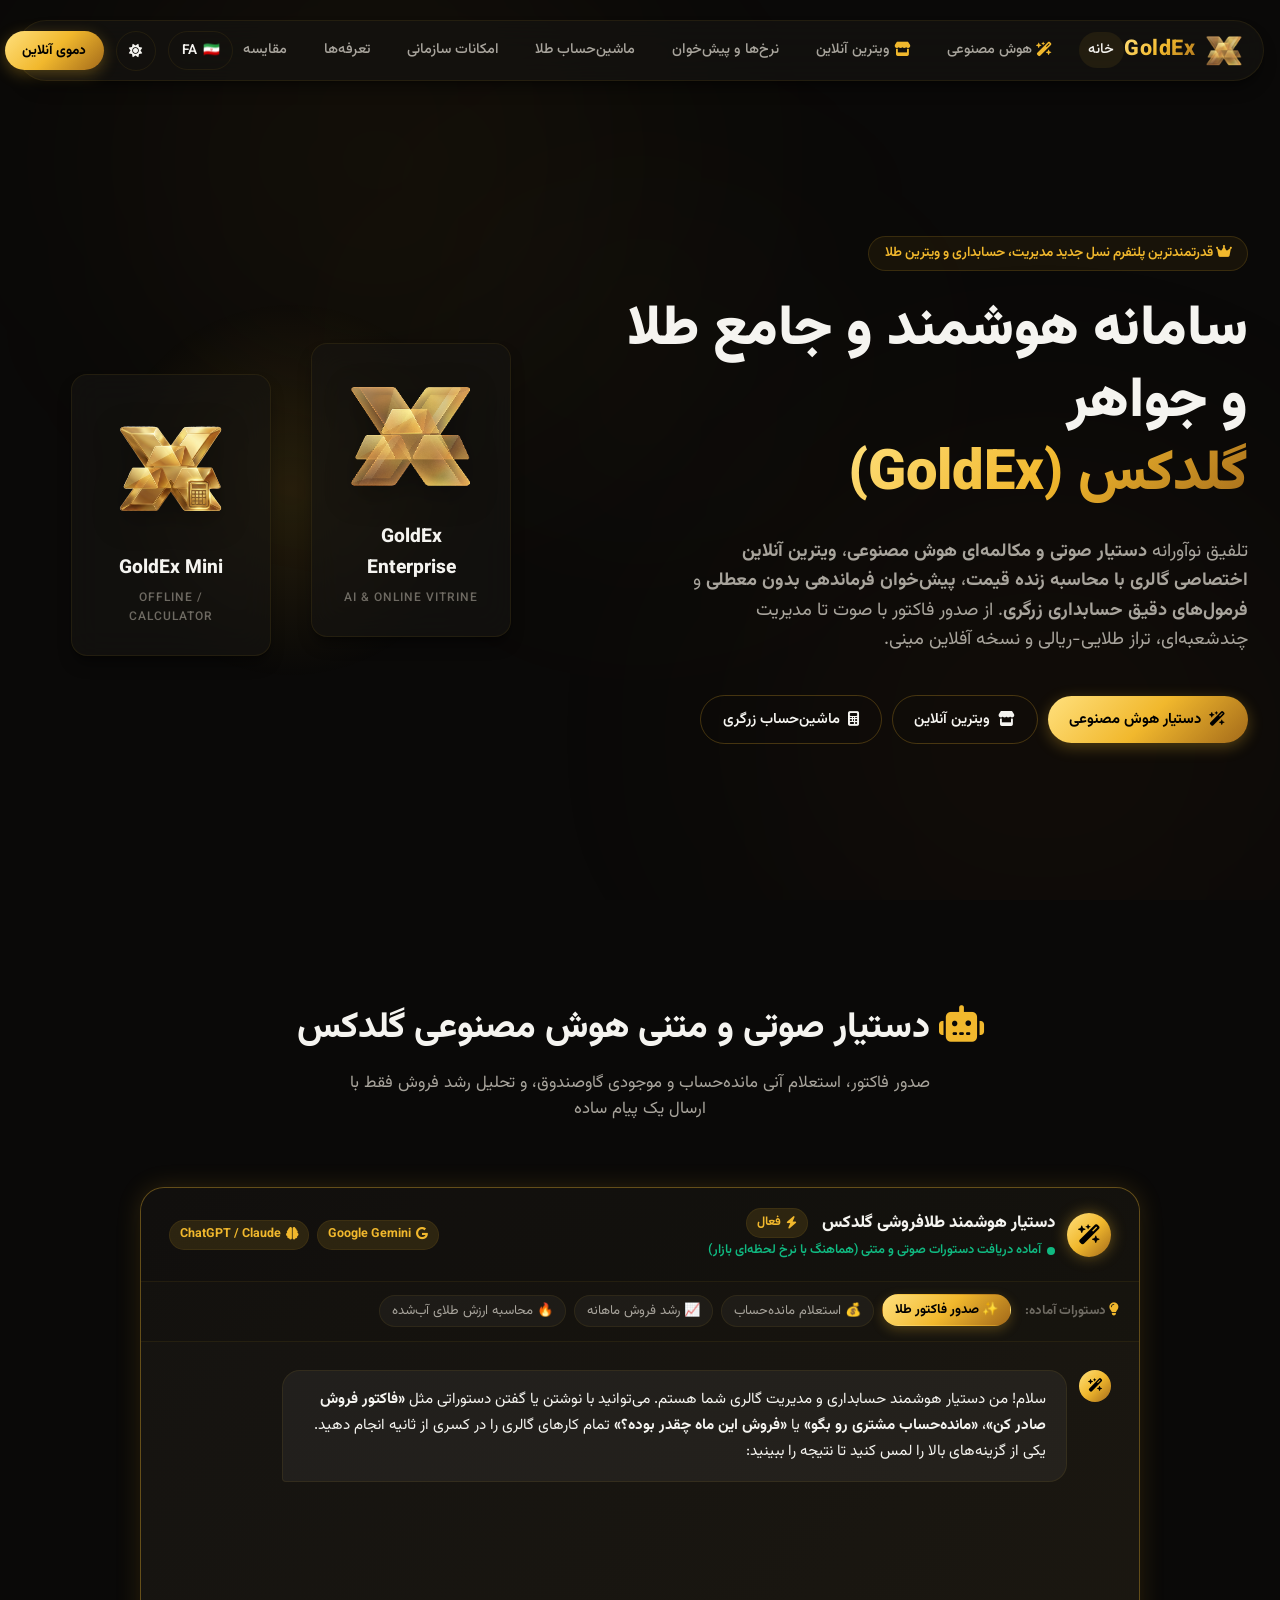
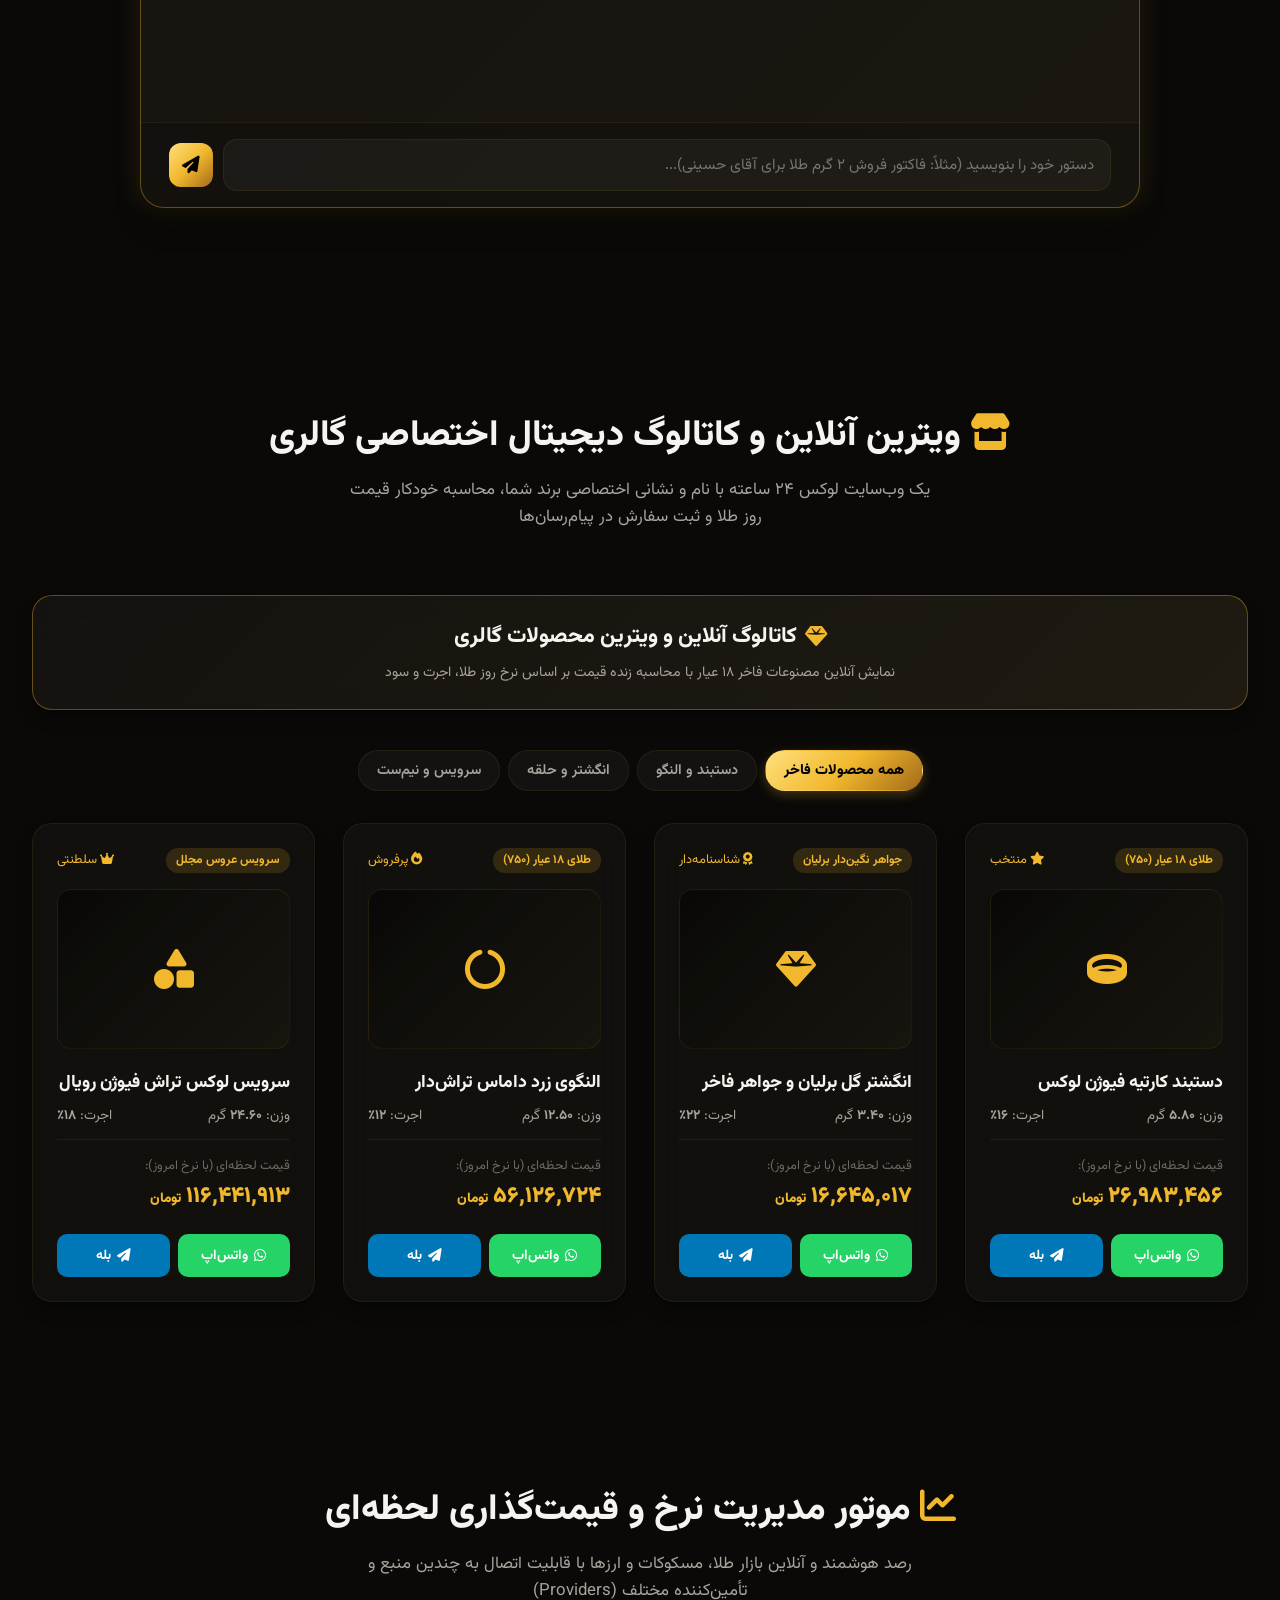
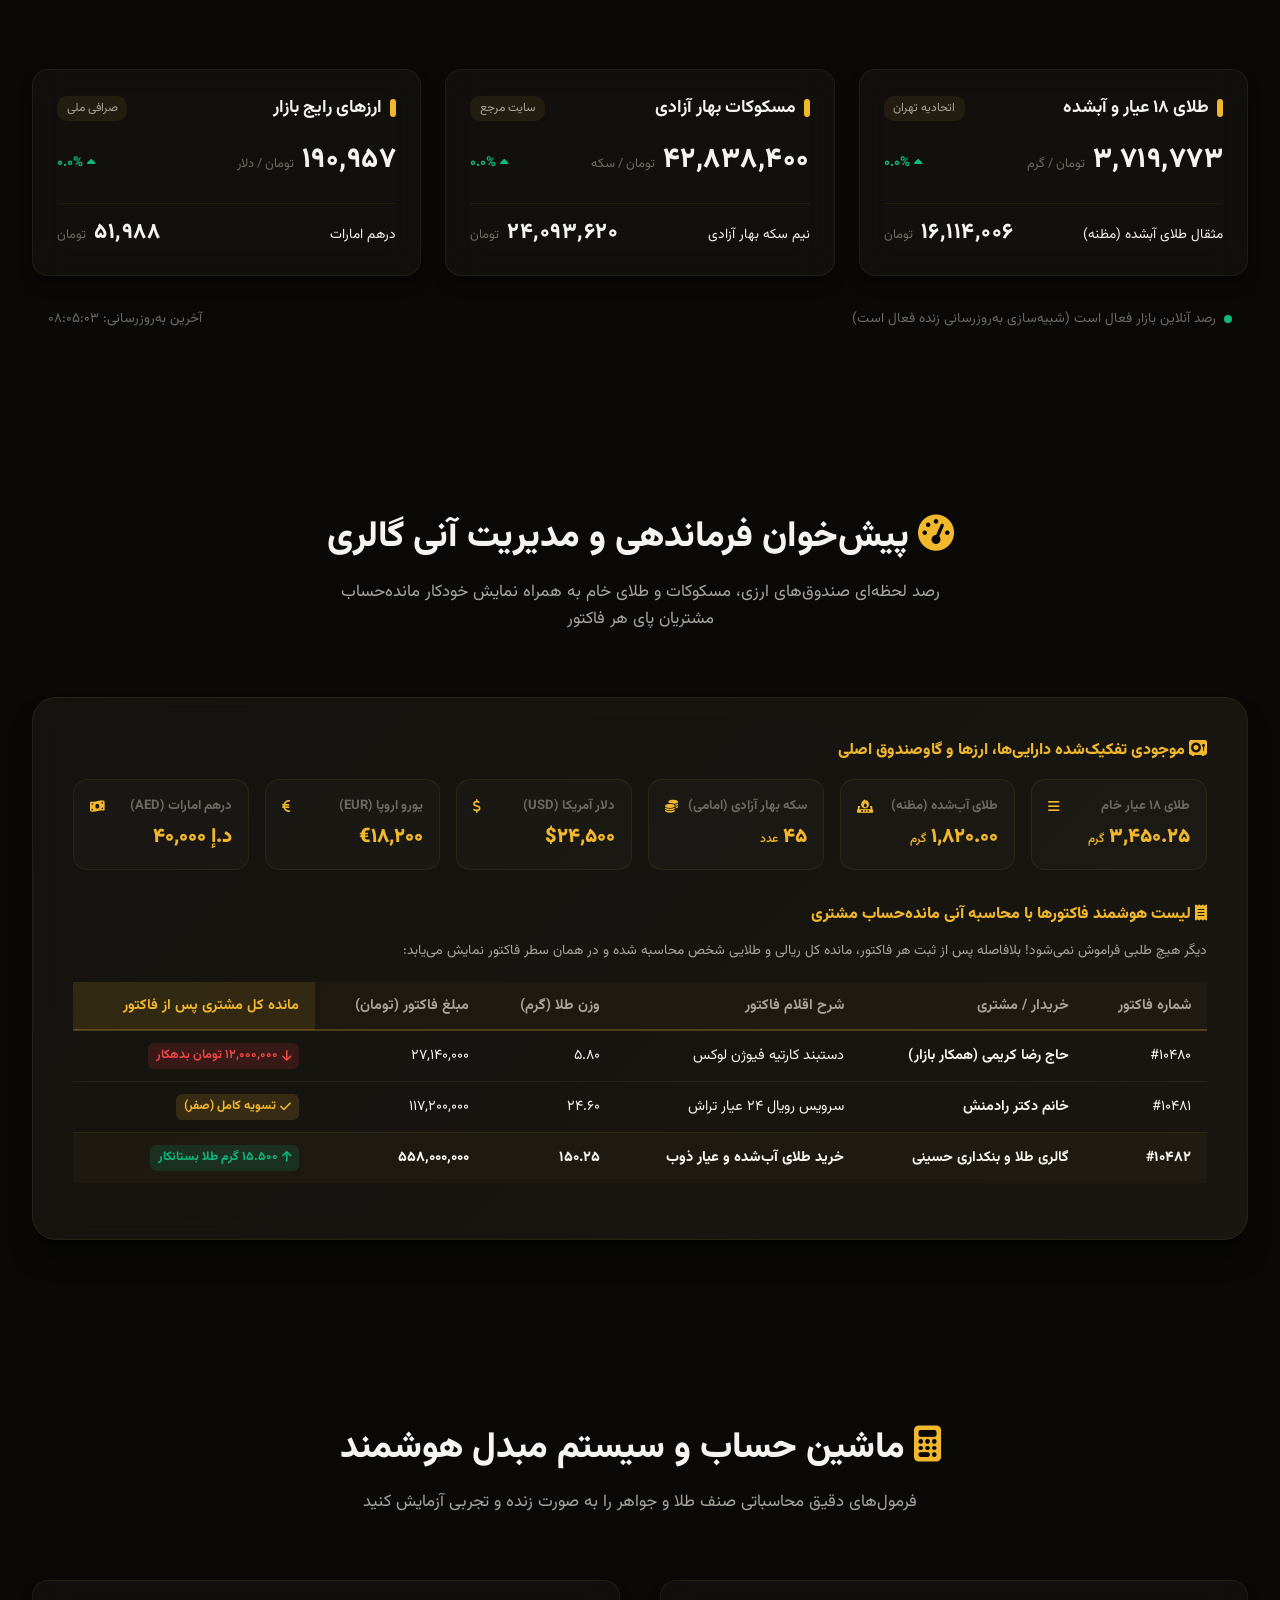
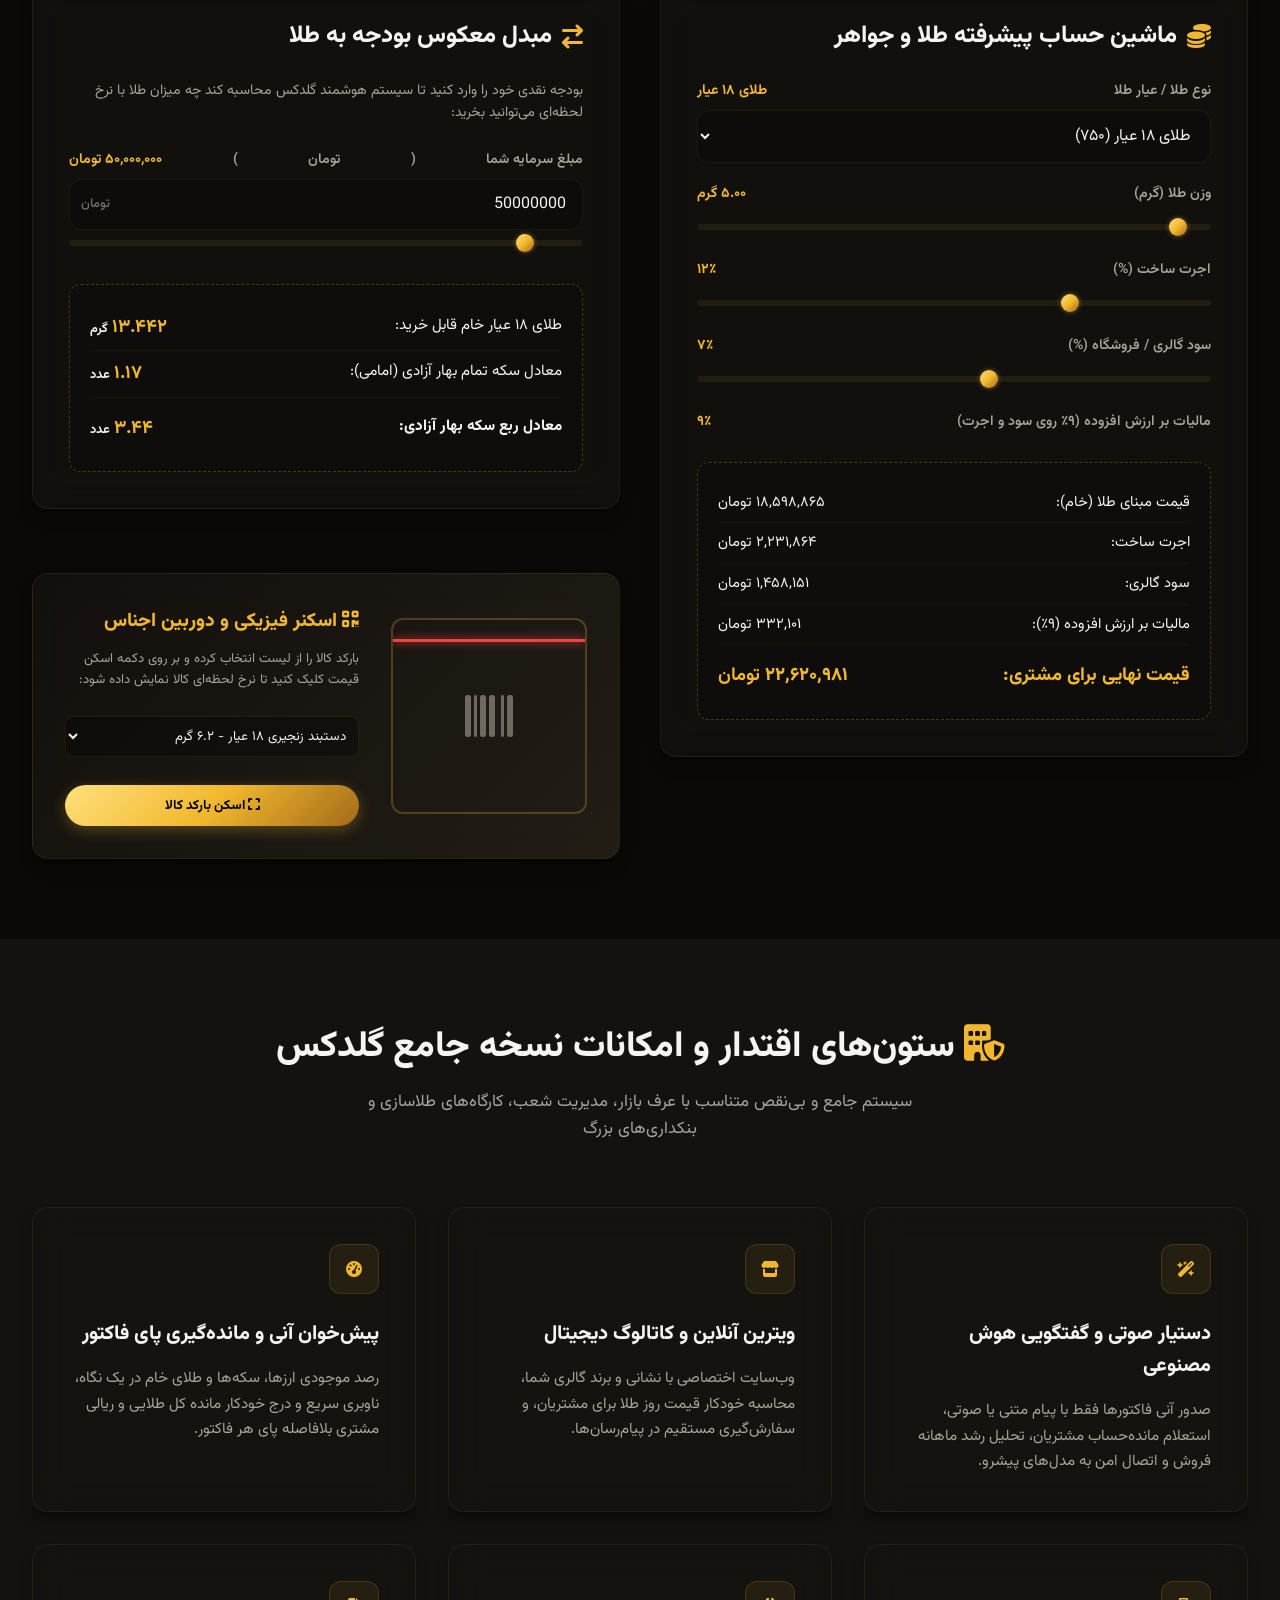
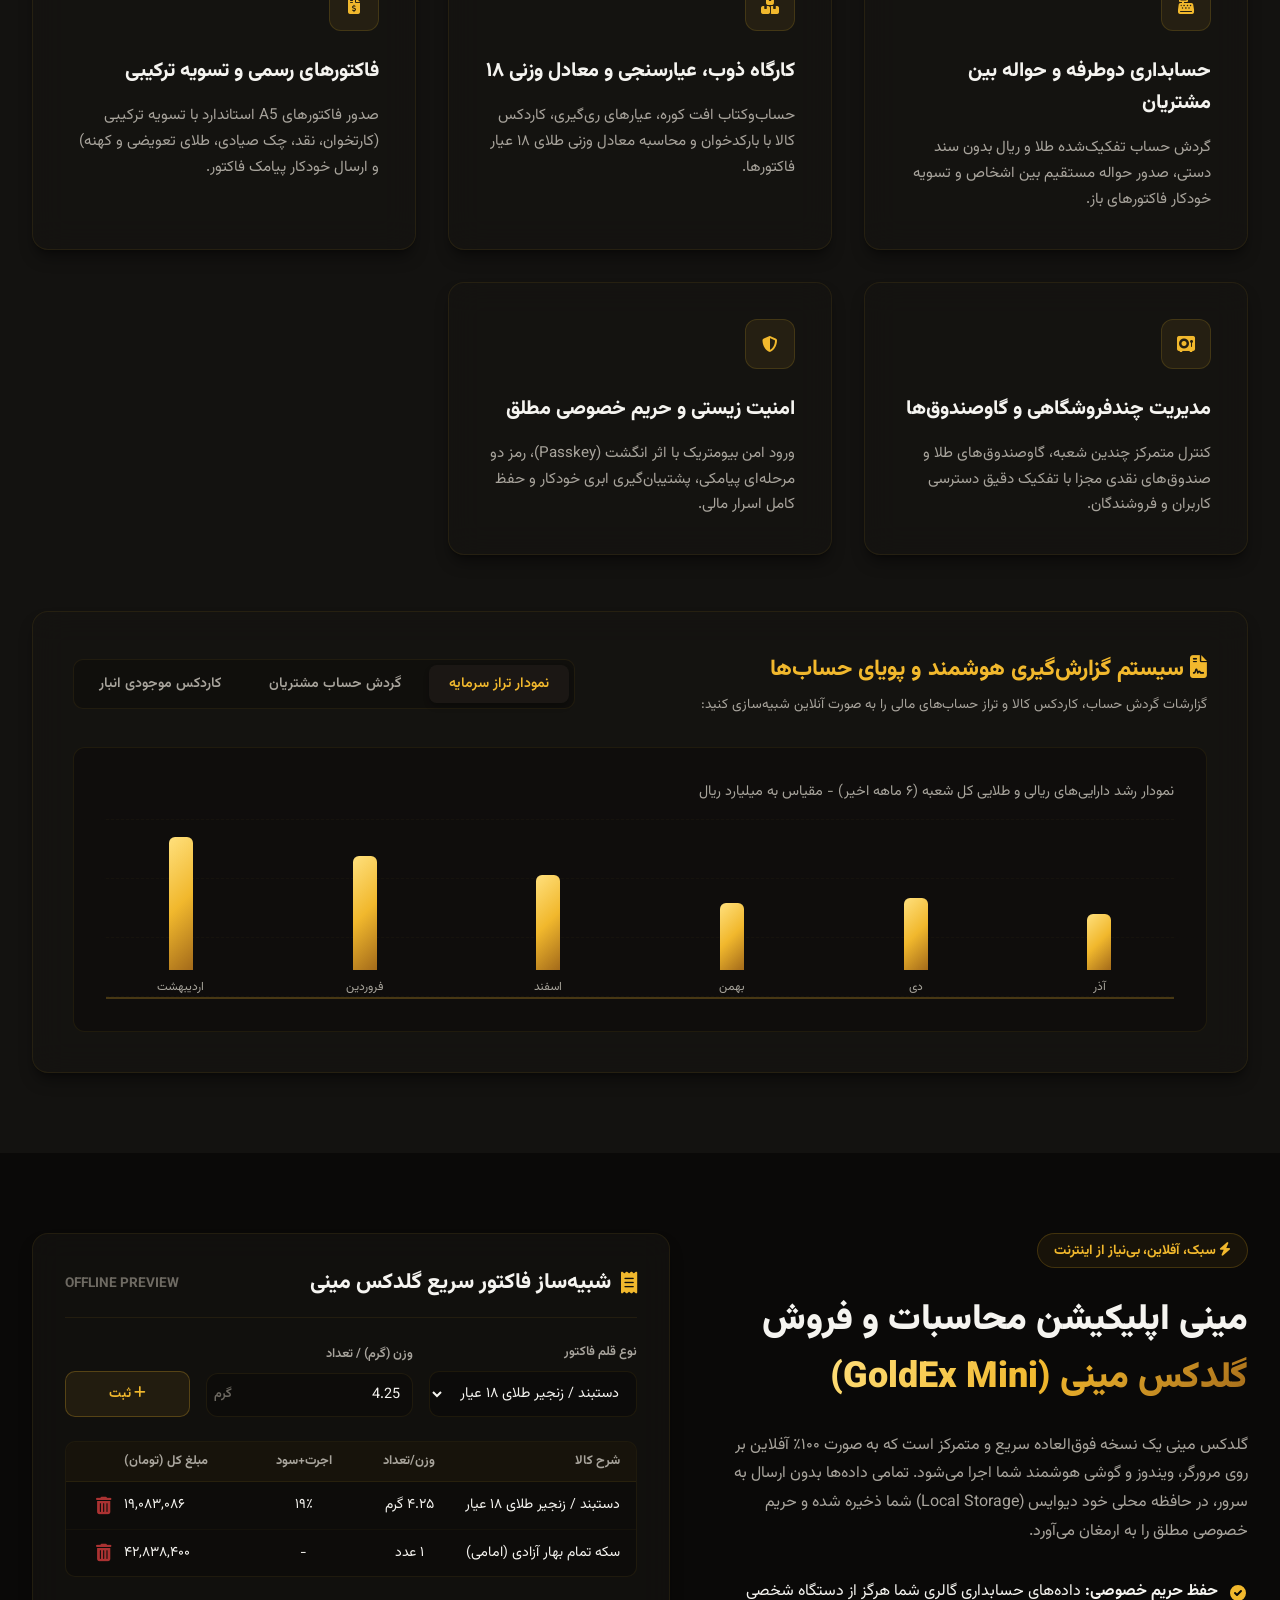
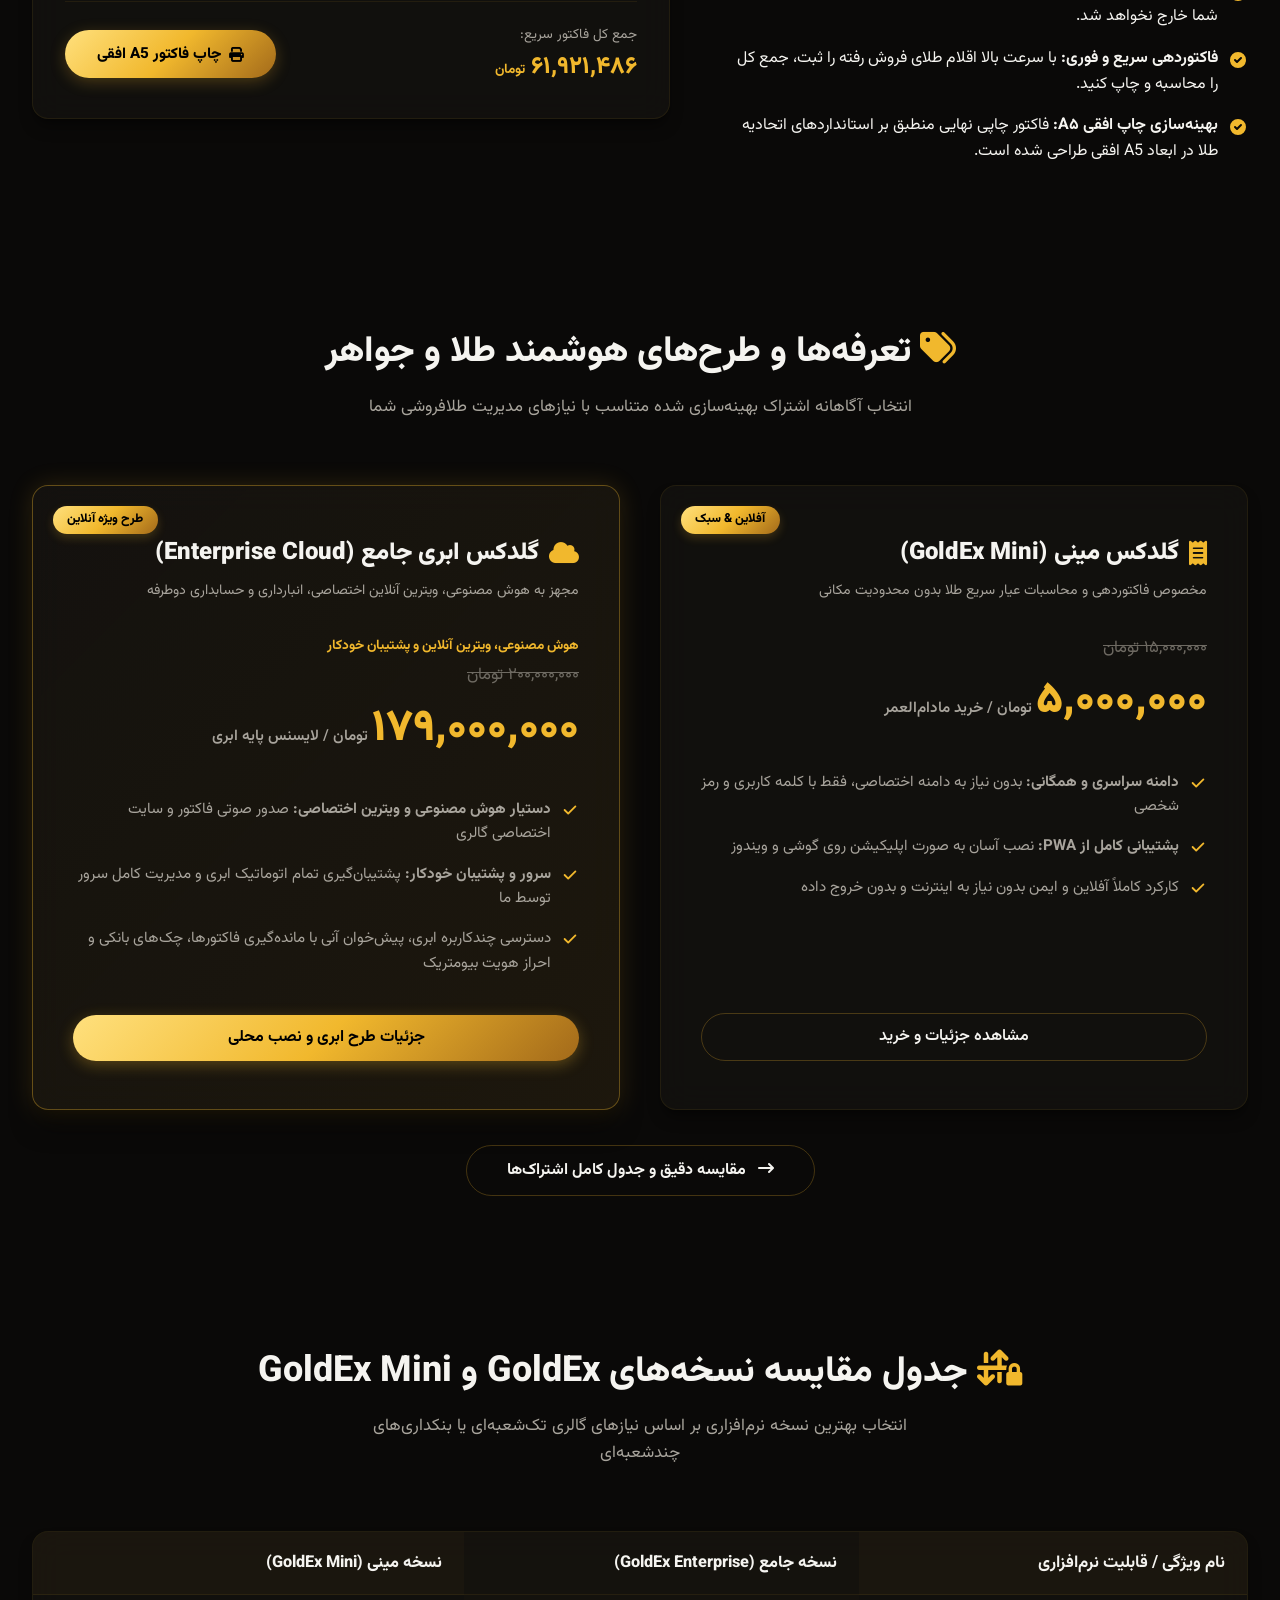
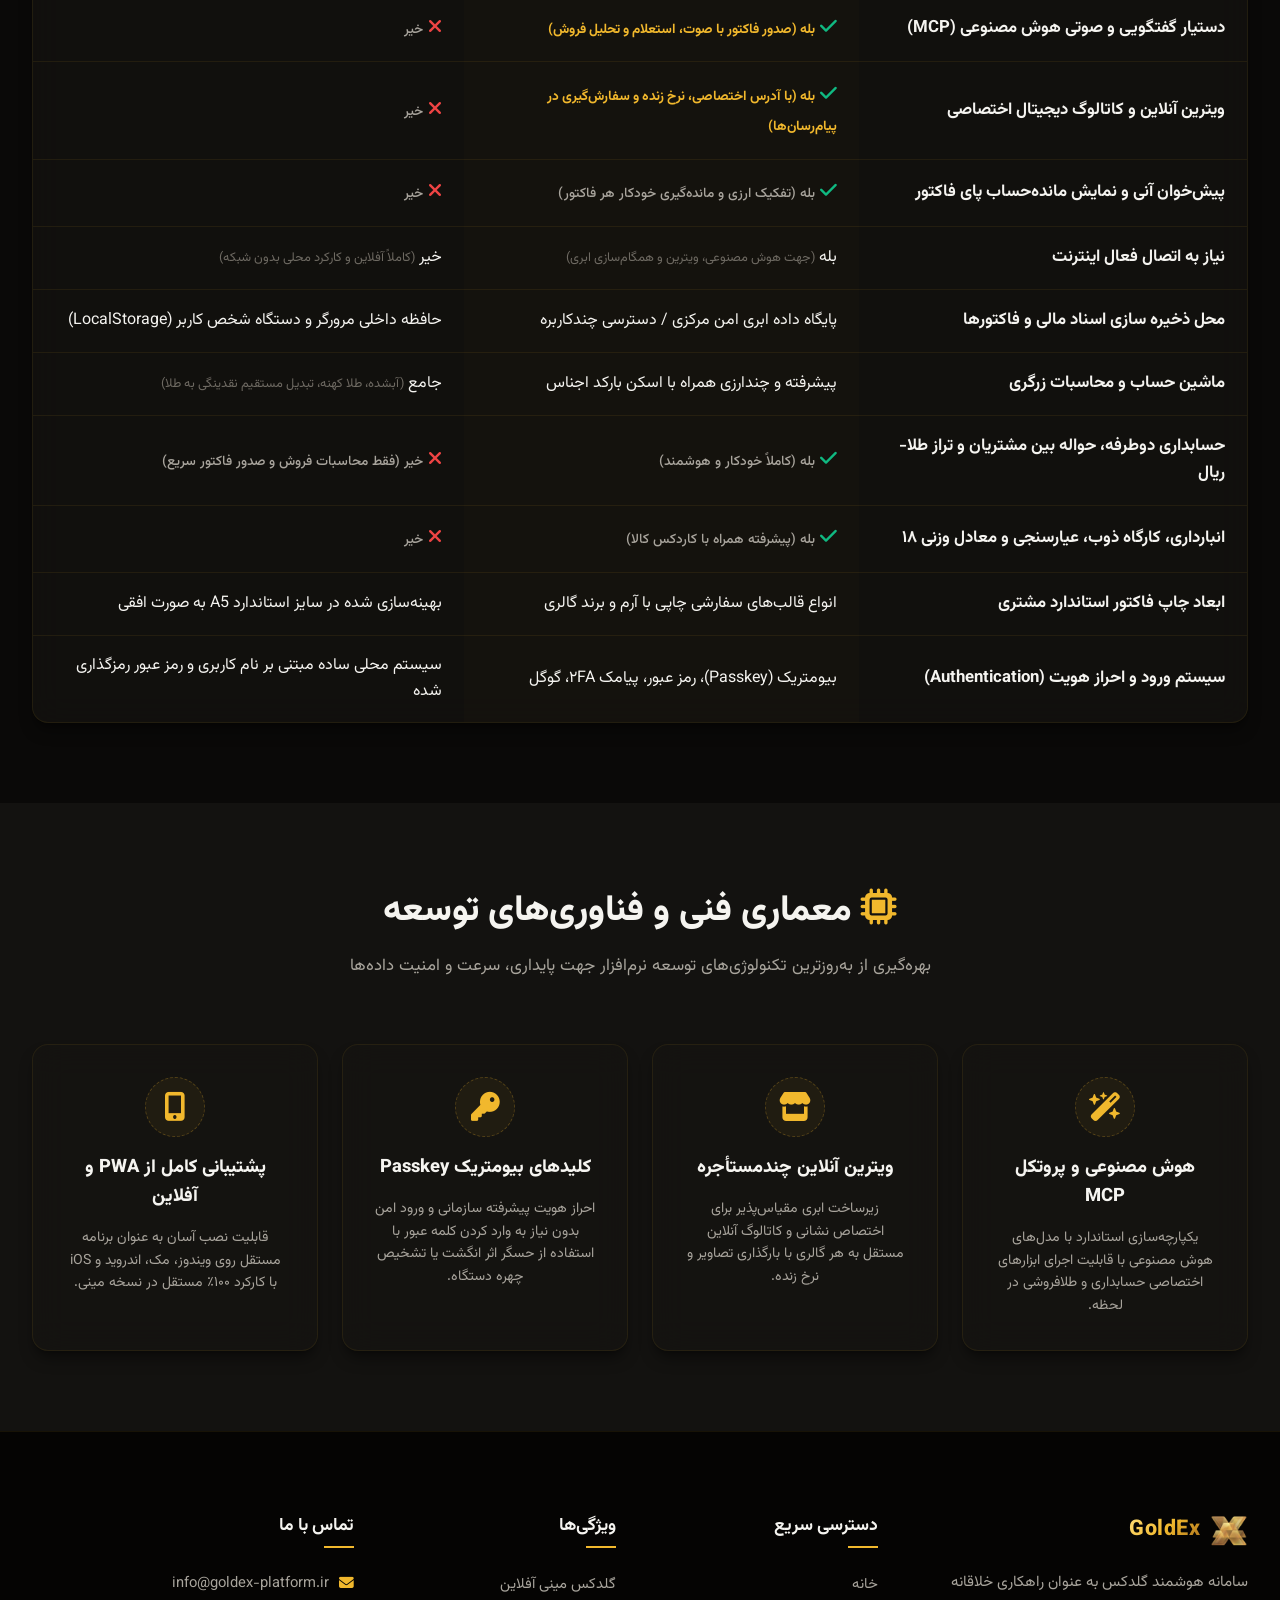
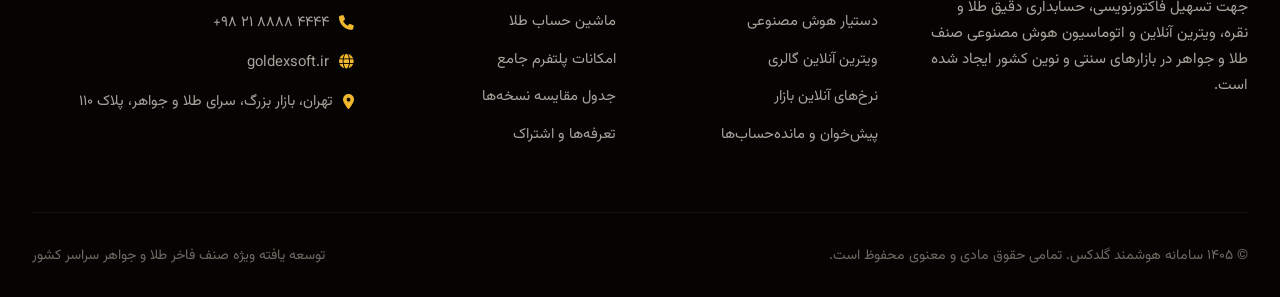
==== commit 88418d8b: "feat: add index and pricing pages and update docker-compose service configuration" ====
--- a/wwwroot/index.html
+++ b/wwwroot/index.html
@@ -1,18 +1,22 @@
 <!DOCTYPE html>
 <html lang="fa" dir="rtl">
+
 <head>
     <meta charset="UTF-8">
     <meta name="viewport" content="width=device-width, initial-scale=1.0">
-    <title data-i18n="page_meta_title">سامانه هوشمند و جامع طلا و جواهر گلدکس (GoldEx) | هوش مصنوعی، ویترین آنلاین و حسابداری زرگری</title>
-    <meta name="description" content="گلدکس (GoldEx) پیشرفته‌ترین پلتفرم مدیریت، هوش مصنوعی صوتی و متنی، ویترین آنلاین اختصاصی گالری، پیش‌خوان فرماندهی و حسابداری دوطرفه طلا ویژه صنف طلا و جواهر.">
+    <title data-i18n="page_meta_title">سامانه هوشمند و جامع طلا و جواهر گلدکس (GoldEx) | هوش مصنوعی، ویترین آنلاین و
+        حسابداری زرگری</title>
+    <meta name="description"
+        content="گلدکس (GoldEx) پیشرفته‌ترین پلتفرم مدیریت، هوش مصنوعی صوتی و متنی، ویترین آنلاین اختصاصی گالری، پیش‌خوان فرماندهی و حسابداری دوطرفه طلا ویژه صنف طلا و جواهر.">
     <link rel="icon" type="image/png" href="assets/goldex-logo.png">
-    
+
     <!-- Custom CSS Styles -->
-    <link rel="stylesheet" href="styles.css">
-    
+    <link rel="stylesheet" href="styles.css?v=2">
+
     <!-- Font Awesome for sleek modern icons -->
     <link rel="stylesheet" href="https://cdnjs.cloudflare.com/ajax/libs/font-awesome/6.4.0/css/all.min.css">
 </head>
+
 <body data-theme="dark">
 
     <!-- FLOATING BACKGROUND GLOW ORBS -->
@@ -30,19 +34,23 @@
                     <img src="assets/goldex-logo.png" alt="GoldEx Logo">
                     <span class="gradient-text-gold">GoldEx</span>
                 </a>
-                
+
                 <ul class="nav-links">
                     <li><a href="#home" class="active" data-i18n="nav_home">خانه</a></li>
-                    <li><a href="#ai-assistant" data-i18n="nav_ai"><i class="fa-solid fa-wand-magic-sparkles text-gold"></i> هوش مصنوعی</a></li>
-                    <li><a href="#vitrine" data-i18n="nav_vitrine"><i class="fa-solid fa-store text-gold"></i> ویترین آنلاین</a></li>
+                    <li><a href="#ai-assistant" data-i18n="nav_ai"><i
+                                class="fa-solid fa-wand-magic-sparkles text-gold"></i> هوش مصنوعی</a></li>
+                    <li><a href="#vitrine" data-i18n="nav_vitrine"><i class="fa-solid fa-store text-gold"></i> ویترین
+                            آنلاین</a></li>
                     <li><a href="#rates" data-i18n="nav_rates">نرخ‌ها و پیش‌خوان</a></li>
                     <li><a href="#calculators" data-i18n="nav_calculators">ماشین‌حساب طلا</a></li>
                     <li><a href="#features" data-i18n="nav_features">امکانات سازمانی</a></li>
                     <li><a href="#pricing" data-i18n="nav_pricing">تعرفه‌ها</a></li>
                     <li><a href="#comparison" data-i18n="nav_comparison">مقایسه</a></li>
-                    <li class="mobile-only"><a href="#ai-assistant" class="btn-primary" style="margin-top: 0.5rem; color: #000000 !important; width: 100%; text-align: center;" data-i18n="nav_demo">دموی هوش مصنوعی</a></li>
+                    <li class="mobile-only"><a href="#ai-assistant" class="btn-primary"
+                            style="margin-top: 0.5rem; color: #000000 !important; width: 100%; text-align: center;"
+                            data-i18n="nav_demo">دموی هوش مصنوعی</a></li>
                 </ul>
-                
+
                 <div class="nav-actions">
                     <!-- Modern custom language selector with emoji flags -->
                     <div class="lang-selector">
@@ -86,16 +94,24 @@
             <div class="container">
                 <div class="hero-grid">
                     <div class="hero-content">
-                        <span class="hero-tag" data-i18n="hero_tag"><i class="fa-solid fa-crown text-gold"></i> قدرتمندترین پلتفرم نسل جدید مدیریت، حسابداری و ویترین طلا</span>
-                        <h1 class="text-primary" data-i18n="hero_title">سامانه هوشمند و جامع طلا و جواهر <br><span class="gradient-text-gold">گلدکس (GoldEx)</span></h1>
-                        <p data-i18n="hero_desc">تلفیق نوآورانه <strong>دستیار صوتی و مکالمه‌ای هوش مصنوعی</strong>، <strong>ویترین آنلاین اختصاصی گالری با محاسبه زنده قیمت</strong>، <strong>پیش‌خوان فرماندهی بدون معطلی</strong> و <strong>فرمول‌های دقیق حسابداری زرگری</strong>. از صدور فاکتور با صوت تا مدیریت چندشعبه‌ای، تراز طلایی-ریالی و نسخه آفلاین مینی.</p>
+                        <span class="hero-tag" data-i18n="hero_tag"><i class="fa-solid fa-crown text-gold"></i>
+                            قدرتمندترین پلتفرم نسل جدید مدیریت، حسابداری و ویترین طلا</span>
+                        <h1 class="text-primary" data-i18n="hero_title">سامانه هوشمند و جامع طلا و جواهر <br><span
+                                class="gradient-text-gold">گلدکس (GoldEx)</span></h1>
+                        <p data-i18n="hero_desc">تلفیق نوآورانه <strong>دستیار صوتی و مکالمه‌ای هوش مصنوعی</strong>،
+                            <strong>ویترین آنلاین اختصاصی گالری با محاسبه زنده قیمت</strong>، <strong>پیش‌خوان فرماندهی
+                                بدون معطلی</strong> و <strong>فرمول‌های دقیق حسابداری زرگری</strong>. از صدور فاکتور با
+                            صوت تا مدیریت چندشعبه‌ای، تراز طلایی-ریالی و نسخه آفلاین مینی.</p>
                         <div class="hero-ctas">
-                            <a href="#ai-assistant" class="btn-primary" data-i18n="hero_btn_ai"><i class="fa-solid fa-wand-magic-sparkles"></i> دستیار هوش مصنوعی</a>
-                            <a href="#vitrine" class="btn-secondary" data-i18n="hero_btn_vitrine"><i class="fa-solid fa-store"></i> ویترین آنلاین</a>
-                            <a href="#calculators" class="btn-secondary" data-i18n="hero_btn_calc"><i class="fa-solid fa-calculator"></i> ماشین‌حساب زرگری</a>
-                        </div>
-                    </div>
-                    
+                            <a href="#ai-assistant" class="btn-primary" data-i18n="hero_btn_ai"><i
+                                    class="fa-solid fa-wand-magic-sparkles"></i> دستیار هوش مصنوعی</a>
+                            <a href="#vitrine" class="btn-secondary" data-i18n="hero_btn_vitrine"><i
+                                    class="fa-solid fa-store"></i> ویترین آنلاین</a>
+                            <a href="#calculators" class="btn-secondary" data-i18n="hero_btn_calc"><i
+                                    class="fa-solid fa-calculator"></i> ماشین‌حساب زرگری</a>
+                        </div>
+                    </div>
+
                     <div class="hero-visual">
                         <div class="visual-glow"></div>
                         <div class="hero-logos-showcase">
@@ -105,7 +121,7 @@
                                 <h3>GoldEx Enterprise</h3>
                                 <span data-i18n="hero_enterprise_badge">AI & ONLINE VITRINE</span>
                             </div>
-                            
+
                             <!-- Mini Logo Card -->
                             <div class="logo-card glass-panel mini-card">
                                 <img src="assets/goldex-mini-logo.png" alt="GoldEx Mini Logo">
@@ -122,8 +138,10 @@
         <section class="ai-section" id="ai-assistant">
             <div class="container">
                 <div class="section-header">
-                    <h2 data-i18n="ai_sec_title"><i class="fa-solid fa-robot text-gold"></i> دستیار صوتی و متنی هوش مصنوعی گلدکس</h2>
-                    <p data-i18n="ai_sec_subtitle">صدور فاکتور، استعلام آنی مانده‌حساب و موجودی گاوصندوق، و تحلیل رشد فروش فقط با ارسال یک پیام ساده</p>
+                    <h2 data-i18n="ai_sec_title"><i class="fa-solid fa-robot text-gold"></i> دستیار صوتی و متنی هوش
+                        مصنوعی گلدکس</h2>
+                    <p data-i18n="ai_sec_subtitle">صدور فاکتور، استعلام آنی مانده‌حساب و موجودی گاوصندوق، و تحلیل رشد
+                        فروش فقط با ارسال یک پیام ساده</p>
                 </div>
 
                 <div class="ai-chat-sim-container glass-panel">
@@ -134,10 +152,12 @@
                                 <i class="fa-solid fa-wand-magic-sparkles"></i>
                             </div>
                             <div class="ai-bot-info">
-                                <h4 data-i18n="ai_bot_name">دستیار هوشمند طلافروشی گلدکس <span class="ai-chip" style="margin-right: 6px;"><i class="fa-solid fa-bolt"></i> فعال</span></h4>
+                                <h4 data-i18n="ai_bot_name">دستیار هوشمند طلافروشی گلدکس <span class="ai-chip"
+                                        style="margin-right: 6px;"><i class="fa-solid fa-bolt"></i> فعال</span></h4>
                                 <div class="ai-status-online">
                                     <span class="ai-status-dot"></span>
-                                    <span data-i18n="ai_status_text">آماده دریافت دستورات صوتی و متنی (هماهنگ با نرخ لحظه‌ای بازار)</span>
+                                    <span data-i18n="ai_status_text">آماده دریافت دستورات صوتی و متنی (هماهنگ با نرخ
+                                        لحظه‌ای بازار)</span>
                                 </div>
                             </div>
                         </div>
@@ -149,11 +169,16 @@
 
                     <!-- AI Quick Prompts Bar -->
                     <div class="ai-prompts-bar">
-                        <span class="ai-prompts-title"><i class="fa-solid fa-lightbulb text-gold"></i> <span data-i18n="ai_prompt_hint">دستورات آماده:</span></span>
-                        <button class="prompt-btn active" data-prompt="invoice" data-i18n="ai_prompt_1">✨ صدور فاکتور طلا</button>
-                        <button class="prompt-btn" data-prompt="balance" data-i18n="ai_prompt_2">💰 استعلام مانده‌حساب</button>
-                        <button class="prompt-btn" data-prompt="growth" data-i18n="ai_prompt_3">📈 رشد فروش ماهانه</button>
-                        <button class="prompt-btn" data-prompt="melt" data-i18n="ai_prompt_4">🔥 محاسبه ارزش طلای آب‌شده</button>
+                        <span class="ai-prompts-title"><i class="fa-solid fa-lightbulb text-gold"></i> <span
+                                data-i18n="ai_prompt_hint">دستورات آماده:</span></span>
+                        <button class="prompt-btn active" data-prompt="invoice" data-i18n="ai_prompt_1">✨ صدور فاکتور
+                            طلا</button>
+                        <button class="prompt-btn" data-prompt="balance" data-i18n="ai_prompt_2">💰 استعلام
+                            مانده‌حساب</button>
+                        <button class="prompt-btn" data-prompt="growth" data-i18n="ai_prompt_3">📈 رشد فروش
+                            ماهانه</button>
+                        <button class="prompt-btn" data-prompt="melt" data-i18n="ai_prompt_4">🔥 محاسبه ارزش طلای
+                            آب‌شده</button>
                     </div>
 
                     <!-- AI Chat Body -->
@@ -162,7 +187,11 @@
                         <div class="chat-msg bot">
                             <div class="chat-avatar-mini bot-icon"><i class="fa-solid fa-wand-magic-sparkles"></i></div>
                             <div class="msg-bubble">
-                                <p data-i18n="ai_greeting">سلام! من دستیار هوشمند حسابداری و مدیریت گالری شما هستم. می‌توانید با نوشتن یا گفتن دستوراتی مثل <strong>«فاکتور فروش صادر کن»</strong>، <strong>«مانده‌حساب مشتری رو بگو»</strong> یا <strong>«فروش این ماه چقدر بوده؟»</strong> تمام کارهای گالری را در کسری از ثانیه انجام دهید. یکی از گزینه‌های بالا را لمس کنید تا نتیجه را ببینید:</p>
+                                <p data-i18n="ai_greeting">سلام! من دستیار هوشمند حسابداری و مدیریت گالری شما هستم.
+                                    می‌توانید با نوشتن یا گفتن دستوراتی مثل <strong>«فاکتور فروش صادر کن»</strong>،
+                                    <strong>«مانده‌حساب مشتری رو بگو»</strong> یا <strong>«فروش این ماه چقدر
+                                        بوده؟»</strong> تمام کارهای گالری را در کسری از ثانیه انجام دهید. یکی از
+                                    گزینه‌های بالا را لمس کنید تا نتیجه را ببینید:</p>
                             </div>
                         </div>
                     </div>
@@ -170,7 +199,9 @@
                     <!-- AI Input Bar -->
                     <div class="ai-chat-input-bar">
                         <div class="ai-input-wrapper">
-                            <input type="text" id="ai-user-input" class="ai-chat-input" placeholder="دستور خود را بنویسید (مثلاً: فاکتور فروش ۲ گرم طلا برای آقای حسینی)..." data-i18n-placeholder="ai_input_ph">
+                            <input type="text" id="ai-user-input" class="ai-chat-input"
+                                placeholder="دستور خود را بنویسید (مثلاً: فاکتور فروش ۲ گرم طلا برای آقای حسینی)..."
+                                data-i18n-placeholder="ai_input_ph">
                         </div>
                         <button class="btn-ai-send" id="btn-ai-send" title="ارسال پیام به هوش مصنوعی">
                             <i class="fa-solid fa-paper-plane"></i>
@@ -184,25 +215,32 @@
         <section class="vitrine-section" id="vitrine">
             <div class="container">
                 <div class="section-header">
-                    <h2 data-i18n="vitrine_sec_title"><i class="fa-solid fa-store text-gold"></i> ویترین آنلاین و کاتالوگ دیجیتال اختصاصی گالری</h2>
-                    <p data-i18n="vitrine_sec_subtitle">یک وب‌سایت لوکس ۲۴ ساعته با نام و نشانی اختصاصی برند شما، محاسبه خودکار قیمت روز طلا و ثبت سفارش در پیام‌رسان‌ها</p>
+                    <h2 data-i18n="vitrine_sec_title"><i class="fa-solid fa-store text-gold"></i> ویترین آنلاین و
+                        کاتالوگ دیجیتال اختصاصی گالری</h2>
+                    <p data-i18n="vitrine_sec_subtitle">یک وب‌سایت لوکس ۲۴ ساعته با نام و نشانی اختصاصی برند شما، محاسبه
+                        خودکار قیمت روز طلا و ثبت سفارش در پیام‌رسان‌ها</p>
                 </div>
 
                 <!-- Vitrine Store Header Mockup -->
                 <div class="vitrine-store-header glass-panel" style="justify-content: center; text-align: center;">
                     <div>
-                        <div style="display:flex; align-items:center; justify-content: center; gap:8px; margin-bottom: 0.5rem;">
+                        <div
+                            style="display:flex; align-items:center; justify-content: center; gap:8px; margin-bottom: 0.5rem;">
                             <i class="fa-solid fa-gem text-gold" style="font-size:1.4rem;"></i>
-                            <h3 style="font-size: 1.35rem; font-weight: 800;" data-i18n="vitrine_demo_name">کاتالوگ آنلاین و ویترین محصولات گالری</h3>
-                        </div>
-                        <p style="font-size: 0.88rem; color: var(--text-secondary);" data-i18n="vitrine_demo_desc">نمایش آنلاین مصنوعات فاخر ۱۸ عیار با محاسبه زنده قیمت بر اساس نرخ روز طلا، اجرت و سود</p>
+                            <h3 style="font-size: 1.35rem; font-weight: 800;" data-i18n="vitrine_demo_name">کاتالوگ
+                                آنلاین و ویترین محصولات گالری</h3>
+                        </div>
+                        <p style="font-size: 0.88rem; color: var(--text-secondary);" data-i18n="vitrine_demo_desc">نمایش
+                            آنلاین مصنوعات فاخر ۱۸ عیار با محاسبه زنده قیمت بر اساس نرخ روز طلا، اجرت و سود</p>
                     </div>
                 </div>
 
                 <!-- Vitrine Category Filters -->
                 <div class="vitrine-filters">
-                    <button class="vitrine-filter-btn active" data-cat="all" data-i18n="v_cat_all">همه محصولات فاخر</button>
-                    <button class="vitrine-filter-btn" data-cat="bracelet" data-i18n="v_cat_bracelet">دستبند و النگو</button>
+                    <button class="vitrine-filter-btn active" data-cat="all" data-i18n="v_cat_all">همه محصولات
+                        فاخر</button>
+                    <button class="vitrine-filter-btn" data-cat="bracelet" data-i18n="v_cat_bracelet">دستبند و
+                        النگو</button>
                     <button class="vitrine-filter-btn" data-cat="ring" data-i18n="v_cat_ring">انگشتر و حلقه</button>
                     <button class="vitrine-filter-btn" data-cat="set" data-i18n="v_cat_set">سرویس و نیم‌ست</button>
                 </div>
@@ -210,31 +248,41 @@
                 <!-- Vitrine Products Grid -->
                 <div class="vitrine-grid">
                     <!-- Product 1 -->
-                    <div class="vitrine-card glass-panel" data-category="bracelet" data-weight="5.80" data-wage="16" data-profit="7">
+                    <div class="vitrine-card glass-panel" data-category="bracelet" data-weight="5.80" data-wage="16"
+                        data-profit="7">
                         <div>
                             <div class="vitrine-card-top">
                                 <span class="vitrine-tag" data-i18n="v_tag_18k">طلای ۱۸ عیار (۷۵۰)</span>
-                                <span style="font-size: 0.8rem; color: var(--accent-gold);"><i class="fa-solid fa-star"></i> <span data-i18n="v_badge_featured">منتخب</span></span>
+                                <span style="font-size: 0.8rem; color: var(--accent-gold);"><i
+                                        class="fa-solid fa-star"></i> <span
+                                        data-i18n="v_badge_featured">منتخب</span></span>
                             </div>
                             <div class="vitrine-img-mock">
                                 <i class="fa-solid fa-ring"></i>
                             </div>
                             <h4 class="vitrine-card-title" data-i18n="v_p1_title">دستبند کارتیه فیوژن لوکس</h4>
                             <div class="vitrine-specs">
-                                <span><span data-i18n="v_label_weight">وزن:</span> <strong class="num-font v-weight">۵.۸۰</strong> <span data-i18n="unit_gram">گرم</span></span>
-                                <span><span data-i18n="v_label_wage">اجرت:</span> <strong class="num-font v-wage">۱۶٪</strong></span>
+                                <span><span data-i18n="v_label_weight">وزن:</span> <strong
+                                        class="num-font v-weight">۵.۸۰</strong> <span
+                                        data-i18n="unit_gram">گرم</span></span>
+                                <span><span data-i18n="v_label_wage">اجرت:</span> <strong
+                                        class="num-font v-wage">۱۶٪</strong></span>
                             </div>
                         </div>
                         <div>
                             <div class="vitrine-live-price-box">
-                                <div class="vitrine-price-label" data-i18n="v_label_price">قیمت لحظه‌ای (با نرخ امروز):</div>
-                                <div class="vitrine-price-val num-font v-price">۲۷,۱۴۰,۰۰۰ <span style="font-size: 0.85rem;" class="currency-label">تومان</span></div>
+                                <div class="vitrine-price-label" data-i18n="v_label_price">قیمت لحظه‌ای (با نرخ امروز):
+                                </div>
+                                <div class="vitrine-price-val num-font v-price">۲۷,۱۴۰,۰۰۰ <span
+                                        style="font-size: 0.85rem;" class="currency-label">تومان</span></div>
                             </div>
                             <div class="vitrine-order-btns">
-                                <a href="https://wa.me/?text=سلام،+متقاضی+خرید+دستبند+کارتیه+فیوژن+لوکس+از+ویترین+هستم" target="_blank" class="btn-vitrine-inquire btn-whatsapp" data-i18n="v_btn_wa">
+                                <a href="https://wa.me/?text=سلام،+متقاضی+خرید+دستبند+کارتیه+فیوژن+لوکس+از+ویترین+هستم"
+                                    target="_blank" class="btn-vitrine-inquire btn-whatsapp" data-i18n="v_btn_wa">
                                     <i class="fa-brands fa-whatsapp"></i> واتس‌اپ
                                 </a>
-                                <a href="https://ble.ir" target="_blank" class="btn-vitrine-inquire btn-bale" data-i18n="v_btn_bale">
+                                <a href="https://ble.ir" target="_blank" class="btn-vitrine-inquire btn-bale"
+                                    data-i18n="v_btn_bale">
                                     <i class="fa-solid fa-paper-plane"></i> بله
                                 </a>
                             </div>
@@ -242,31 +290,41 @@
                     </div>
 
                     <!-- Product 2 -->
-                    <div class="vitrine-card glass-panel" data-category="ring" data-weight="3.40" data-wage="22" data-profit="7">
+                    <div class="vitrine-card glass-panel" data-category="ring" data-weight="3.40" data-wage="22"
+                        data-profit="7">
                         <div>
                             <div class="vitrine-card-top">
                                 <span class="vitrine-tag" data-i18n="v_tag_gem">جواهر نگین‌دار برلیان</span>
-                                <span style="font-size: 0.8rem; color: var(--accent-gold);"><i class="fa-solid fa-award"></i> <span data-i18n="v_badge_certified">شناسنامه‌دار</span></span>
+                                <span style="font-size: 0.8rem; color: var(--accent-gold);"><i
+                                        class="fa-solid fa-award"></i> <span
+                                        data-i18n="v_badge_certified">شناسنامه‌دار</span></span>
                             </div>
                             <div class="vitrine-img-mock">
                                 <i class="fa-solid fa-gem"></i>
                             </div>
                             <h4 class="vitrine-card-title" data-i18n="v_p2_title">انگشتر گل برلیان و جواهر فاخر</h4>
                             <div class="vitrine-specs">
-                                <span><span data-i18n="v_label_weight">وزن:</span> <strong class="num-font v-weight">۳.۴۰</strong> <span data-i18n="unit_gram">گرم</span></span>
-                                <span><span data-i18n="v_label_wage">اجرت:</span> <strong class="num-font v-wage">۲۲٪</strong></span>
+                                <span><span data-i18n="v_label_weight">وزن:</span> <strong
+                                        class="num-font v-weight">۳.۴۰</strong> <span
+                                        data-i18n="unit_gram">گرم</span></span>
+                                <span><span data-i18n="v_label_wage">اجرت:</span> <strong
+                                        class="num-font v-wage">۲۲٪</strong></span>
                             </div>
                         </div>
                         <div>
                             <div class="vitrine-live-price-box">
-                                <div class="vitrine-price-label" data-i18n="v_label_price">قیمت لحظه‌ای (با نرخ امروز):</div>
-                                <div class="vitrine-price-val num-font v-price">۱۶,۹۸۰,۰۰۰ <span style="font-size: 0.85rem;" class="currency-label">تومان</span></div>
+                                <div class="vitrine-price-label" data-i18n="v_label_price">قیمت لحظه‌ای (با نرخ امروز):
+                                </div>
+                                <div class="vitrine-price-val num-font v-price">۱۶,۹۸۰,۰۰۰ <span
+                                        style="font-size: 0.85rem;" class="currency-label">تومان</span></div>
                             </div>
                             <div class="vitrine-order-btns">
-                                <a href="https://wa.me/?text=سلام،+متقاضی+خرید+انگشتر+گل+برلیان+از+ویترین+هستم" target="_blank" class="btn-vitrine-inquire btn-whatsapp" data-i18n="v_btn_wa">
+                                <a href="https://wa.me/?text=سلام،+متقاضی+خرید+انگشتر+گل+برلیان+از+ویترین+هستم"
+                                    target="_blank" class="btn-vitrine-inquire btn-whatsapp" data-i18n="v_btn_wa">
                                     <i class="fa-brands fa-whatsapp"></i> واتس‌اپ
                                 </a>
-                                <a href="https://ble.ir" target="_blank" class="btn-vitrine-inquire btn-bale" data-i18n="v_btn_bale">
+                                <a href="https://ble.ir" target="_blank" class="btn-vitrine-inquire btn-bale"
+                                    data-i18n="v_btn_bale">
                                     <i class="fa-solid fa-paper-plane"></i> بله
                                 </a>
                             </div>
@@ -274,31 +332,41 @@
                     </div>
 
                     <!-- Product 3 -->
-                    <div class="vitrine-card glass-panel" data-category="bracelet" data-weight="12.50" data-wage="12" data-profit="7">
+                    <div class="vitrine-card glass-panel" data-category="bracelet" data-weight="12.50" data-wage="12"
+                        data-profit="7">
                         <div>
                             <div class="vitrine-card-top">
                                 <span class="vitrine-tag" data-i18n="v_tag_18k">طلای ۱۸ عیار (۷۵۰)</span>
-                                <span style="font-size: 0.8rem; color: var(--accent-gold);"><i class="fa-solid fa-fire"></i> <span data-i18n="v_badge_bestseller">پرفروش</span></span>
+                                <span style="font-size: 0.8rem; color: var(--accent-gold);"><i
+                                        class="fa-solid fa-fire"></i> <span
+                                        data-i18n="v_badge_bestseller">پرفروش</span></span>
                             </div>
                             <div class="vitrine-img-mock">
                                 <i class="fa-solid fa-circle-notch"></i>
                             </div>
                             <h4 class="vitrine-card-title" data-i18n="v_p3_title">النگوی زرد داماس تراش‌دار</h4>
                             <div class="vitrine-specs">
-                                <span><span data-i18n="v_label_weight">وزن:</span> <strong class="num-font v-weight">۱۲.۵۰</strong> <span data-i18n="unit_gram">گرم</span></span>
-                                <span><span data-i18n="v_label_wage">اجرت:</span> <strong class="num-font v-wage">۱۲٪</strong></span>
+                                <span><span data-i18n="v_label_weight">وزن:</span> <strong
+                                        class="num-font v-weight">۱۲.۵۰</strong> <span
+                                        data-i18n="unit_gram">گرم</span></span>
+                                <span><span data-i18n="v_label_wage">اجرت:</span> <strong
+                                        class="num-font v-wage">۱۲٪</strong></span>
                             </div>
                         </div>
                         <div>
                             <div class="vitrine-live-price-box">
-                                <div class="vitrine-price-label" data-i18n="v_label_price">قیمت لحظه‌ای (با نرخ امروز):</div>
-                                <div class="vitrine-price-val num-font v-price">۵۵,۴۳۰,۰۰۰ <span style="font-size: 0.85rem;" class="currency-label">تومان</span></div>
+                                <div class="vitrine-price-label" data-i18n="v_label_price">قیمت لحظه‌ای (با نرخ امروز):
+                                </div>
+                                <div class="vitrine-price-val num-font v-price">۵۵,۴۳۰,۰۰۰ <span
+                                        style="font-size: 0.85rem;" class="currency-label">تومان</span></div>
                             </div>
                             <div class="vitrine-order-btns">
-                                <a href="https://wa.me/?text=سلام،+متقاضی+خرید+النگوی+داماس+از+ویترین+هستم" target="_blank" class="btn-vitrine-inquire btn-whatsapp" data-i18n="v_btn_wa">
+                                <a href="https://wa.me/?text=سلام،+متقاضی+خرید+النگوی+داماس+از+ویترین+هستم"
+                                    target="_blank" class="btn-vitrine-inquire btn-whatsapp" data-i18n="v_btn_wa">
                                     <i class="fa-brands fa-whatsapp"></i> واتس‌اپ
                                 </a>
-                                <a href="https://ble.ir" target="_blank" class="btn-vitrine-inquire btn-bale" data-i18n="v_btn_bale">
+                                <a href="https://ble.ir" target="_blank" class="btn-vitrine-inquire btn-bale"
+                                    data-i18n="v_btn_bale">
                                     <i class="fa-solid fa-paper-plane"></i> بله
                                 </a>
                             </div>
@@ -306,31 +374,41 @@
                     </div>
 
                     <!-- Product 4 -->
-                    <div class="vitrine-card glass-panel" data-category="set" data-weight="24.60" data-wage="18" data-profit="7">
+                    <div class="vitrine-card glass-panel" data-category="set" data-weight="24.60" data-wage="18"
+                        data-profit="7">
                         <div>
                             <div class="vitrine-card-top">
                                 <span class="vitrine-tag" data-i18n="v_tag_luxury">سرویس عروس مجلل</span>
-                                <span style="font-size: 0.8rem; color: var(--accent-gold);"><i class="fa-solid fa-crown"></i> <span data-i18n="v_badge_royal">سلطنتی</span></span>
+                                <span style="font-size: 0.8rem; color: var(--accent-gold);"><i
+                                        class="fa-solid fa-crown"></i> <span
+                                        data-i18n="v_badge_royal">سلطنتی</span></span>
                             </div>
                             <div class="vitrine-img-mock">
                                 <i class="fa-solid fa-shapes"></i>
                             </div>
                             <h4 class="vitrine-card-title" data-i18n="v_p4_title">سرویس لوکس تراش فیوژن رویال</h4>
                             <div class="vitrine-specs">
-                                <span><span data-i18n="v_label_weight">وزن:</span> <strong class="num-font v-weight">۲۴.۶۰</strong> <span data-i18n="unit_gram">گرم</span></span>
-                                <span><span data-i18n="v_label_wage">اجرت:</span> <strong class="num-font v-wage">۱۸٪</strong></span>
+                                <span><span data-i18n="v_label_weight">وزن:</span> <strong
+                                        class="num-font v-weight">۲۴.۶۰</strong> <span
+                                        data-i18n="unit_gram">گرم</span></span>
+                                <span><span data-i18n="v_label_wage">اجرت:</span> <strong
+                                        class="num-font v-wage">۱۸٪</strong></span>
                             </div>
                         </div>
                         <div>
                             <div class="vitrine-live-price-box">
-                                <div class="vitrine-price-label" data-i18n="v_label_price">قیمت لحظه‌ای (با نرخ امروز):</div>
-                                <div class="vitrine-price-val num-font v-price">۱۱۷,۲۰۰,۰۰۰ <span style="font-size: 0.85rem;" class="currency-label">تومان</span></div>
+                                <div class="vitrine-price-label" data-i18n="v_label_price">قیمت لحظه‌ای (با نرخ امروز):
+                                </div>
+                                <div class="vitrine-price-val num-font v-price">۱۱۷,۲۰۰,۰۰۰ <span
+                                        style="font-size: 0.85rem;" class="currency-label">تومان</span></div>
                             </div>
                             <div class="vitrine-order-btns">
-                                <a href="https://wa.me/?text=سلام،+متقاضی+خرید+سرویس+لوکس+رویال+از+ویترین+هستم" target="_blank" class="btn-vitrine-inquire btn-whatsapp" data-i18n="v_btn_wa">
+                                <a href="https://wa.me/?text=سلام،+متقاضی+خرید+سرویس+لوکس+رویال+از+ویترین+هستم"
+                                    target="_blank" class="btn-vitrine-inquire btn-whatsapp" data-i18n="v_btn_wa">
                                     <i class="fa-brands fa-whatsapp"></i> واتس‌اپ
                                 </a>
-                                <a href="https://ble.ir" target="_blank" class="btn-vitrine-inquire btn-bale" data-i18n="v_btn_bale">
+                                <a href="https://ble.ir" target="_blank" class="btn-vitrine-inquire btn-bale"
+                                    data-i18n="v_btn_bale">
                                     <i class="fa-solid fa-paper-plane"></i> بله
                                 </a>
                             </div>
@@ -344,10 +422,12 @@
         <section class="rates-section" id="rates">
             <div class="container">
                 <div class="section-header">
-                    <h2 data-i18n="rates_title"><i class="fa-solid fa-chart-line text-gold"></i> موتور مدیریت نرخ و قیمت‌گذاری لحظه‌ای</h2>
-                    <p data-i18n="rates_subtitle">رصد هوشمند و آنلاین بازار طلا، مسکوکات و ارزها با قابلیت اتصال به چندین منبع و تأمین‌کننده مختلف (Providers)</p>
-                </div>
-                
+                    <h2 data-i18n="rates_title"><i class="fa-solid fa-chart-line text-gold"></i> موتور مدیریت نرخ و
+                        قیمت‌گذاری لحظه‌ای</h2>
+                    <p data-i18n="rates_subtitle">رصد هوشمند و آنلاین بازار طلا، مسکوکات و ارزها با قابلیت اتصال به
+                        چندین منبع و تأمین‌کننده مختلف (Providers)</p>
+                </div>
+
                 <div class="rates-dashboard">
                     <!-- Gold Prices Card -->
                     <div class="rate-card glass-panel" id="rate-gold-card">
@@ -358,19 +438,24 @@
                         <div class="rate-price-row">
                             <div>
                                 <span class="rate-price num-font" id="price-gold-18">۳,۷۲۰,۰۰۰</span>
-                                <span class="rate-unit"><span class="currency-label">تومان</span> <span data-i18n="rate_gold_unit">/ گرم</span></span>
-                            </div>
-                            <span class="rate-trend up" id="trend-gold-18"><i class="fa-solid fa-caret-up"></i> <span class="num-font">۰.۴٪</span></span>
-                        </div>
-                        <div class="rate-price-row" style="border-top: 1px solid var(--border-color); padding-top: 0.75rem; margin-top: 0.25rem;">
-                            <span class="text-secondary" style="font-size: 0.85rem;" data-i18n="rate_melt_title">مثقال طلای آبشده (مظنه)</span>
+                                <span class="rate-unit"><span class="currency-label">تومان</span> <span
+                                        data-i18n="rate_gold_unit">/ گرم</span></span>
+                            </div>
+                            <span class="rate-trend up" id="trend-gold-18"><i class="fa-solid fa-caret-up"></i> <span
+                                    class="num-font">۰.۴٪</span></span>
+                        </div>
+                        <div class="rate-price-row"
+                            style="border-top: 1px solid var(--border-color); padding-top: 0.75rem; margin-top: 0.25rem;">
+                            <span class="text-secondary" style="font-size: 0.85rem;" data-i18n="rate_melt_title">مثقال
+                                طلای آبشده (مظنه)</span>
                             <div>
-                                <span class="rate-price num-font" id="price-gold-melt" style="font-size: 1.35rem;">۱۶,۱۱۵,۰۰۰</span>
+                                <span class="rate-price num-font" id="price-gold-melt"
+                                    style="font-size: 1.35rem;">۱۶,۱۱۵,۰۰۰</span>
                                 <span class="rate-unit"><span class="currency-label">تومان</span></span>
                             </div>
                         </div>
                     </div>
-                    
+
                     <!-- Coins Prices Card -->
                     <div class="rate-card glass-panel" id="rate-coin-card">
                         <div class="rate-title-wrapper">
@@ -380,19 +465,24 @@
                         <div class="rate-price-row">
                             <div>
                                 <span class="rate-price num-font" id="price-coin-emami">۴۲,۸۵۰,۰۰۰</span>
-                                <span class="rate-unit"><span class="currency-label">تومان</span> <span data-i18n="rate_coin_unit">/ سکه</span></span>
-                            </div>
-                            <span class="rate-trend up" id="trend-coin-emami"><i class="fa-solid fa-caret-up"></i> <span class="num-font">۰.۲٪</span></span>
-                        </div>
-                        <div class="rate-price-row" style="border-top: 1px solid var(--border-color); padding-top: 0.75rem; margin-top: 0.25rem;">
-                            <span class="text-secondary" style="font-size: 0.85rem;" data-i18n="rate_coin_half_title">نیم سکه بهار آزادی</span>
+                                <span class="rate-unit"><span class="currency-label">تومان</span> <span
+                                        data-i18n="rate_coin_unit">/ سکه</span></span>
+                            </div>
+                            <span class="rate-trend up" id="trend-coin-emami"><i class="fa-solid fa-caret-up"></i> <span
+                                    class="num-font">۰.۲٪</span></span>
+                        </div>
+                        <div class="rate-price-row"
+                            style="border-top: 1px solid var(--border-color); padding-top: 0.75rem; margin-top: 0.25rem;">
+                            <span class="text-secondary" style="font-size: 0.85rem;"
+                                data-i18n="rate_coin_half_title">نیم سکه بهار آزادی</span>
                             <div>
-                                <span class="rate-price num-font" id="price-coin-half" style="font-size: 1.35rem;">۲۴,۱۰۰,۰۰۰</span>
+                                <span class="rate-price num-font" id="price-coin-half"
+                                    style="font-size: 1.35rem;">۲۴,۱۰۰,۰۰۰</span>
                                 <span class="rate-unit"><span class="currency-label">تومان</span></span>
                             </div>
                         </div>
                     </div>
-                    
+
                     <!-- Currencies Prices Card -->
                     <div class="rate-card glass-panel" id="rate-currency-card">
                         <div class="rate-title-wrapper">
@@ -402,26 +492,33 @@
                         <div class="rate-price-row">
                             <div>
                                 <span class="rate-price num-font" id="price-usd">۱۹۱,۰۰۰</span>
-                                <span class="rate-unit"><span class="currency-label">تومان</span> <span data-i18n="rate_currency_unit">/ دلار</span></span>
-                            </div>
-                            <span class="rate-trend down" id="trend-usd"><i class="fa-solid fa-caret-down"></i> <span class="num-font">۰.۱٪</span></span>
-                        </div>
-                        <div class="rate-price-row" style="border-top: 1px solid var(--border-color); padding-top: 0.75rem; margin-top: 0.25rem;">
-                            <span class="text-secondary" style="font-size: 0.85rem;" data-i18n="rate_aed_title">درهم امارات</span>
+                                <span class="rate-unit"><span class="currency-label">تومان</span> <span
+                                        data-i18n="rate_currency_unit">/ دلار</span></span>
+                            </div>
+                            <span class="rate-trend down" id="trend-usd"><i class="fa-solid fa-caret-down"></i> <span
+                                    class="num-font">۰.۱٪</span></span>
+                        </div>
+                        <div class="rate-price-row"
+                            style="border-top: 1px solid var(--border-color); padding-top: 0.75rem; margin-top: 0.25rem;">
+                            <span class="text-secondary" style="font-size: 0.85rem;" data-i18n="rate_aed_title">درهم
+                                امارات</span>
                             <div>
-                                <span class="rate-price num-font" id="price-aed" style="font-size: 1.35rem;">۵۲,۰۰۰</span>
+                                <span class="rate-price num-font" id="price-aed"
+                                    style="font-size: 1.35rem;">۵۲,۰۰۰</span>
                                 <span class="rate-unit"><span class="currency-label">تومان</span></span>
                             </div>
                         </div>
                     </div>
                 </div>
-                
+
                 <div class="rates-meta">
                     <div class="rates-live-indicator">
                         <div class="live-pulse"></div>
-                        <span data-i18n="rates_indicator">رصد آنلاین بازار فعال است (شبیه‌سازی به‌روزرسانی زنده فعال است)</span>
-                    </div>
-                    <div><span data-i18n="rates_last_update">آخرین به‌روزرسانی:</span> <span id="last-update-time" class="num-font">۲۳:۵۲:۱۲</span></div>
+                        <span data-i18n="rates_indicator">رصد آنلاین بازار فعال است (شبیه‌سازی به‌روزرسانی زنده فعال
+                            است)</span>
+                    </div>
+                    <div><span data-i18n="rates_last_update">آخرین به‌روزرسانی:</span> <span id="last-update-time"
+                            class="num-font">۲۳:۵۲:۱۲</span></div>
                 </div>
             </div>
         </section>
@@ -430,37 +527,43 @@
         <section class="dashboard-section" id="dashboard">
             <div class="container">
                 <div class="section-header">
-                    <h2 data-i18n="dash_sec_title"><i class="fa-solid fa-gauge-high text-gold"></i> پیش‌خوان فرماندهی و مدیریت آنی گالری</h2>
-                    <p data-i18n="dash_sec_subtitle">رصد لحظه‌ای صندوق‌های ارزی، مسکوکات و طلای خام به همراه نمایش خودکار مانده‌حساب مشتریان پای هر فاکتور</p>
+                    <h2 data-i18n="dash_sec_title"><i class="fa-solid fa-gauge-high text-gold"></i> پیش‌خوان فرماندهی و
+                        مدیریت آنی گالری</h2>
+                    <p data-i18n="dash_sec_subtitle">رصد لحظه‌ای صندوق‌های ارزی، مسکوکات و طلای خام به همراه نمایش
+                        خودکار مانده‌حساب مشتریان پای هر فاکتور</p>
                 </div>
 
                 <div class="dashboard-hub-card glass-panel">
                     <!-- Currencies Pills Breakdown -->
-                    <h4 style="font-size: 1rem; font-weight: 800; color: var(--accent-gold); margin-bottom: 1rem;" data-i18n="dash_vault_title">
+                    <h4 style="font-size: 1rem; font-weight: 800; color: var(--accent-gold); margin-bottom: 1rem;"
+                        data-i18n="dash_vault_title">
                         <i class="fa-solid fa-vault"></i> موجودی تفکیک‌شده دارایی‌ها، ارزها و گاوصندوق اصلی
                     </h4>
-                    
+
                     <div class="dashboard-currencies-grid">
                         <div class="currency-pill">
                             <div class="currency-pill-header">
                                 <span data-i18n="dash_curr_gold18">طلای ۱۸ عیار خام</span>
                                 <i class="fa-solid fa-bars text-gold"></i>
                             </div>
-                            <div class="currency-pill-amount num-font">۳,۴۵۰.۲۵ <span style="font-size:0.75rem; font-weight:500;" data-i18n="unit_gram">گرم</span></div>
+                            <div class="currency-pill-amount num-font">۳,۴۵۰.۲۵ <span
+                                    style="font-size:0.75rem; font-weight:500;" data-i18n="unit_gram">گرم</span></div>
                         </div>
                         <div class="currency-pill">
                             <div class="currency-pill-header">
                                 <span data-i18n="dash_curr_melt">طلای آب‌شده (مظنه)</span>
                                 <i class="fa-solid fa-fire-burner text-gold"></i>
                             </div>
-                            <div class="currency-pill-amount num-font">۱,۸۲۰.۰۰ <span style="font-size:0.75rem; font-weight:500;" data-i18n="unit_gram">گرم</span></div>
+                            <div class="currency-pill-amount num-font">۱,۸۲۰.۰۰ <span
+                                    style="font-size:0.75rem; font-weight:500;" data-i18n="unit_gram">گرم</span></div>
                         </div>
                         <div class="currency-pill">
                             <div class="currency-pill-header">
                                 <span data-i18n="dash_curr_coin">سکه بهار آزادی (امامی)</span>
                                 <i class="fa-solid fa-coins text-gold"></i>
                             </div>
-                            <div class="currency-pill-amount num-font">۴۵ <span style="font-size:0.75rem; font-weight:500;" data-i18n="unit_qty">عدد</span></div>
+                            <div class="currency-pill-amount num-font">۴۵ <span
+                                    style="font-size:0.75rem; font-weight:500;" data-i18n="unit_qty">عدد</span></div>
                         </div>
                         <div class="currency-pill">
                             <div class="currency-pill-header">
@@ -487,11 +590,14 @@
 
                     <!-- Live Running Balance Invoices Simulation -->
                     <div style="margin-top: 2rem;">
-                        <h4 style="font-size: 1rem; font-weight: 800; color: var(--accent-gold); margin-bottom: 0.75rem;" data-i18n="dash_invoices_title">
+                        <h4 style="font-size: 1rem; font-weight: 800; color: var(--accent-gold); margin-bottom: 0.75rem;"
+                            data-i18n="dash_invoices_title">
                             <i class="fa-solid fa-receipt"></i> لیست هوشمند فاکتورها با محاسبه آنی مانده‌حساب مشتری
                         </h4>
-                        <p style="font-size: 0.85rem; color: var(--text-secondary); margin-bottom: 1.25rem;" data-i18n="dash_invoices_desc">
-                            دیگر هیچ طلبی فراموش نمی‌شود! بلافاصله پس از ثبت هر فاکتور، مانده کل ریالی و طلایی شخص محاسبه شده و در همان سطر فاکتور نمایش می‌یابد:
+                        <p style="font-size: 0.85rem; color: var(--text-secondary); margin-bottom: 1.25rem;"
+                            data-i18n="dash_invoices_desc">
+                            دیگر هیچ طلبی فراموش نمی‌شود! بلافاصله پس از ثبت هر فاکتور، مانده کل ریالی و طلایی شخص
+                            محاسبه شده و در همان سطر فاکتور نمایش می‌یابد:
                         </p>
 
                         <div class="table-responsive">
@@ -503,17 +609,20 @@
                                         <th data-i18n="dash_th_desc">شرح اقلام فاکتور</th>
                                         <th data-i18n="dash_th_weight">وزن طلا (گرم)</th>
                                         <th data-i18n="dash_th_total">مبلغ فاکتور (تومان)</th>
-                                        <th style="background: rgba(241,184,45,0.1); color: var(--accent-gold);" data-i18n="dash_th_bal">مانده کل مشتری پس از فاکتور</th>
+                                        <th style="background: rgba(241,184,45,0.1); color: var(--accent-gold);"
+                                            data-i18n="dash_th_bal">مانده کل مشتری پس از فاکتور</th>
                                     </tr>
                                 </thead>
                                 <tbody>
                                     <tr>
                                         <td class="num-font">#۱۰۴۸۰</td>
-                                        <td style="font-weight: 700;" data-i18n="dash_inv_b1">حاج رضا کریمی (همکار بازار)</td>
+                                        <td style="font-weight: 700;" data-i18n="dash_inv_b1">حاج رضا کریمی (همکار
+                                            بازار)</td>
                                         <td data-i18n="dash_inv_d1">دستبند کارتیه فیوژن لوکس</td>
                                         <td class="num-font">۵.۸۰</td>
                                         <td class="num-font">۲۷,۱۴۰,۰۰۰</td>
-                                        <td><span class="balance-tag debtor"><i class="fa-solid fa-arrow-down"></i> <span class="num-font">۱۲,۰۰۰,۰۰۰ تومان بدهکار</span></span></td>
+                                        <td><span class="balance-tag debtor"><i class="fa-solid fa-arrow-down"></i>
+                                                <span class="num-font">۱۲,۰۰۰,۰۰۰ تومان بدهکار</span></span></td>
                                     </tr>
                                     <tr>
                                         <td class="num-font">#۱۰۴۸۱</td>
@@ -521,15 +630,19 @@
                                         <td data-i18n="dash_inv_d2">سرویس رویال ۲۴ عیار تراش</td>
                                         <td class="num-font">۲۴.۶۰</td>
                                         <td class="num-font">۱۱۷,۲۰۰,۰۰۰</td>
-                                        <td><span class="balance-tag settled"><i class="fa-solid fa-check"></i> <span data-i18n="dash_inv_bal2">تسویه کامل (صفر)</span></span></td>
+                                        <td><span class="balance-tag settled"><i class="fa-solid fa-check"></i> <span
+                                                    data-i18n="dash_inv_bal2">تسویه کامل (صفر)</span></span></td>
                                     </tr>
                                     <tr>
                                         <td class="num-font">#۱۰۴۸۲</td>
-                                        <td style="font-weight: 700;" data-i18n="dash_inv_b3">گالری طلا و بنکداری حسینی</td>
+                                        <td style="font-weight: 700;" data-i18n="dash_inv_b3">گالری طلا و بنکداری حسینی
+                                        </td>
                                         <td data-i18n="dash_inv_d3">خرید طلای آب‌شده و عیار ذوب</td>
                                         <td class="num-font">۱۵۰.۲۵</td>
                                         <td class="num-font">۵۵۸,۰۰۰,۰۰۰</td>
-                                        <td><span class="balance-tag creditor"><i class="fa-solid fa-arrow-up"></i> <span class="num-font" data-i18n="dash_inv_bal3">۱۵.۵۰۰ گرم طلا بستانکار</span></span></td>
+                                        <td><span class="balance-tag creditor"><i class="fa-solid fa-arrow-up"></i>
+                                                <span class="num-font" data-i18n="dash_inv_bal3">۱۵.۵۰۰ گرم طلا
+                                                    بستانکار</span></span></td>
                                     </tr>
                                 </tbody>
                             </table>
@@ -543,45 +656,54 @@
         <section class="calc-section" id="calculators">
             <div class="container">
                 <div class="section-header">
-                    <h2 data-i18n="calc_title"><i class="fa-solid fa-calculator text-gold"></i> ماشین حساب و سیستم مبدل هوشمند</h2>
-                    <p data-i18n="calc_subtitle">فرمول‌های دقیق محاسباتی صنف طلا و جواهر را به صورت زنده و تجربی آزمایش کنید</p>
-                </div>
-                
+                    <h2 data-i18n="calc_title"><i class="fa-solid fa-calculator text-gold"></i> ماشین حساب و سیستم مبدل
+                        هوشمند</h2>
+                    <p data-i18n="calc_subtitle">فرمول‌های دقیق محاسباتی صنف طلا و جواهر را به صورت زنده و تجربی آزمایش
+                        کنید</p>
+                </div>
+
                 <div class="calc-grid">
                     <!-- Gold Price Calculator -->
                     <div class="calc-card glass-panel">
-                        <h3 data-i18n="calc_card_gold_title"><i class="fa-solid fa-coins text-gold"></i> ماشین حساب پیشرفته طلا و جواهر</h3>
+                        <h3 data-i18n="calc_card_gold_title"><i class="fa-solid fa-coins text-gold"></i> ماشین حساب
+                            پیشرفته طلا و جواهر</h3>
                         <div class="form-group">
                             <label><span data-i18n="calc_label_gold_type">نوع طلا / عیار طلا</span>
-                                <span class="val-display" id="display-gold-type" data-i18n="calc_display_gold_18">طلای ۱۸ عیار</span>
+                                <span class="val-display" id="display-gold-type" data-i18n="calc_display_gold_18">طلای
+                                    ۱۸ عیار</span>
                             </label>
                             <div class="input-wrapper">
                                 <select id="calc-gold-type">
-                                    <option value="18" selected data-i18n="calc_display_gold_18">طلای ۱۸ عیار (۷۵۰)</option>
+                                    <option value="18" selected data-i18n="calc_display_gold_18">طلای ۱۸ عیار (۷۵۰)
+                                    </option>
                                     <option value="24" data-i18n="calc_display_gold_24">طلای ۲۴ عیار (۹۹۹)</option>
-                                    <option value="melted" data-i18n="calc_display_gold_melt">طلای آبشده (مظنه مبنا)</option>
+                                    <option value="melted" data-i18n="calc_display_gold_melt">طلای آبشده (مظنه مبنا)
+                                    </option>
                                     <option value="used" data-i18n="calc_display_gold_used">طلای کهنه / مستعمل</option>
                                 </select>
                             </div>
                         </div>
-                        
+
                         <div class="form-group">
                             <label><span data-i18n="calc_label_weight">وزن طلا (گرم)</span>
-                                <span class="val-display num-font"><span id="display-weight">۵.۰۰</span> <span data-i18n="workspace_unit_grams">گرم</span></span>
+                                <span class="val-display num-font"><span id="display-weight">۵.۰۰</span> <span
+                                        data-i18n="workspace_unit_grams">گرم</span></span>
                             </label>
                             <input type="range" id="calc-weight" min="0.1" max="100" step="0.05" value="5.0">
                         </div>
-                        
+
                         <div class="form-group">
                             <label><span data-i18n="calc_label_wage">اجرت ساخت (%)</span>
-                                <span class="val-display num-font"><span id="display-wage">۱۲</span><span class="percent-label">٪</span></span>
+                                <span class="val-display num-font"><span id="display-wage">۱۲</span><span
+                                        class="percent-label">٪</span></span>
                             </label>
                             <input type="range" id="calc-wage" min="0" max="45" step="1" value="12">
                         </div>
-                        
+
                         <div class="form-group">
                             <label><span data-i18n="calc_label_profit">سود گالری / فروشگاه (%)</span>
-                                <span class="val-display num-font"><span id="display-profit">۷</span><span class="percent-label">٪</span></span>
+                                <span class="val-display num-font"><span id="display-profit">۷</span><span
+                                        class="percent-label">٪</span></span>
                             </label>
                             <input type="range" id="calc-profit" min="1" max="15" step="1" value="7">
                         </div>
@@ -591,64 +713,85 @@
                                 <span class="val-display num-font">۹<span class="percent-label">٪</span></span>
                             </label>
                         </div>
-                        
+
                         <div class="calc-results">
                             <div class="result-row">
                                 <span data-i18n="calc_base_price">قیمت مبنای طلا (خام):</span>
-                                <div><span id="res-base-price" class="num-font">۱۸,۶۰۰,۰۰۰</span> <span class="currency-label">تومان</span></div>
+                                <div><span id="res-base-price" class="num-font">۱۸,۶۰۰,۰۰۰</span> <span
+                                        class="currency-label">تومان</span></div>
                             </div>
                             <div class="result-row">
                                 <span data-i18n="calc_wage_price">اجرت ساخت:</span>
-                                <div><span id="res-wage-price" class="num-font">۲,۲۳۲,۰۰۰</span> <span class="currency-label">تومان</span></div>
+                                <div><span id="res-wage-price" class="num-font">۲,۲۳۲,۰۰۰</span> <span
+                                        class="currency-label">تومان</span></div>
                             </div>
                             <div class="result-row">
                                 <span data-i18n="calc_profit_price">سود گالری:</span>
-                                <div><span id="res-profit-price" class="num-font">۱,۴۵۸,۲۴۰</span> <span class="currency-label">تومان</span></div>
+                                <div><span id="res-profit-price" class="num-font">۱,۴۵۸,۲۴۰</span> <span
+                                        class="currency-label">تومان</span></div>
                             </div>
                             <div class="result-row">
                                 <span data-i18n="calc_tax_price">مالیات بر ارزش افزوده (۹٪):</span>
-                                <div><span id="res-tax-price" class="num-font">۳۳۲,۱۲۱</span> <span class="currency-label">تومان</span></div>
+                                <div><span id="res-tax-price" class="num-font">۳۳۲,۱۲۱</span> <span
+                                        class="currency-label">تومان</span></div>
                             </div>
                             <div class="result-row">
                                 <span class="text-gold" data-i18n="calc_total_price">قیمت نهایی برای مشتری:</span>
-                                <div class="text-gold"><span id="res-total-price" class="num-font">۲۲,۶۲۰,۳۶۱</span> <span class="currency-label" style="font-weight: 700;">تومان</span></div>
-                            </div>
-                        </div>
-                    </div>
-                    
+                                <div class="text-gold"><span id="res-total-price" class="num-font">۲۲,۶۲۰,۳۶۱</span>
+                                    <span class="currency-label" style="font-weight: 700;">تومان</span></div>
+                            </div>
+                        </div>
+                    </div>
+
                     <!-- Reverse Budget Calculator & Scanner Simulation -->
                     <div style="display: flex; flex-direction: column; gap: 2rem;">
                         <div class="calc-card glass-panel">
-                            <h3 data-i18n="calc_card_reverse_title"><i class="fa-solid fa-arrow-right-arrow-left text-gold"></i> مبدل معکوس بودجه به طلا</h3>
-                            <p style="font-size: 0.88rem; color: var(--text-secondary); margin-bottom: 1.5rem;" data-i18n="calc_reverse_desc">بودجه نقدی خود را وارد کنید تا سیستم هوشمند گلدکس محاسبه کند چه میزان طلا با نرخ لحظه‌ای می‌توانید بخرید:</p>
-                            
+                            <h3 data-i18n="calc_card_reverse_title"><i
+                                    class="fa-solid fa-arrow-right-arrow-left text-gold"></i> مبدل معکوس بودجه به طلا
+                            </h3>
+                            <p style="font-size: 0.88rem; color: var(--text-secondary); margin-bottom: 1.5rem;"
+                                data-i18n="calc_reverse_desc">بودجه نقدی خود را وارد کنید تا سیستم هوشمند گلدکس محاسبه
+                                کند چه میزان طلا با نرخ لحظه‌ای می‌توانید بخرید:</p>
+
                             <div class="form-group">
-                                <label><span data-i18n="calc_label_budget">مبلغ سرمایه شما</span> (<span class="currency-label">تومان</span>)
-                                    <span class="val-display text-gold num-font" id="display-budget-formatted">۵۰,۰۰۰,۰۰۰ تومان</span>
+                                <label><span data-i18n="calc_label_budget">مبلغ سرمایه شما</span> (<span
+                                        class="currency-label">تومان</span>)
+                                    <span class="val-display text-gold num-font"
+                                        id="display-budget-formatted">۵۰,۰۰۰,۰۰۰ تومان</span>
                                 </label>
                                 <div class="input-wrapper">
                                     <input type="number" id="calc-budget" value="50000000" step="1000000" min="1000000">
                                     <span class="input-unit currency-label">تومان</span>
                                 </div>
-                                <input type="range" id="calc-budget-slider" min="1000000" max="500000000" step="1000000" value="50000000">
-                            </div>
-                            
+                                <input type="range" id="calc-budget-slider" min="1000000" max="500000000" step="1000000"
+                                    value="50000000">
+                            </div>
+
                             <div class="calc-results">
                                 <div class="result-row" style="font-size: 0.95rem;">
                                     <span data-i18n="calc_res_gold_grams">طلای ۱۸ عیار خام قابل خرید:</span>
-                                    <div><strong id="res-buy-gold" class="num-font text-gold" style="font-size:1.15rem;">۱۳.۴۴</strong> <span style="font-size:0.8rem; font-weight:700;" data-i18n="workspace_unit_grams">گرم</span></div>
+                                    <div><strong id="res-buy-gold" class="num-font text-gold"
+                                            style="font-size:1.15rem;">۱۳.۴۴</strong> <span
+                                            style="font-size:0.8rem; font-weight:700;"
+                                            data-i18n="workspace_unit_grams">گرم</span></div>
                                 </div>
                                 <div class="result-row" style="font-size: 0.95rem;">
                                     <span data-i18n="calc_res_coins">معادل سکه تمام بهار آزادی (امامی):</span>
-                                    <div><strong id="res-buy-coin" class="num-font text-gold" style="font-size:1.15rem;">۱.۱۶</strong> <span style="font-size:0.8rem; font-weight:700;" data-i18n="unit_qty">عدد</span></div>
+                                    <div><strong id="res-buy-coin" class="num-font text-gold"
+                                            style="font-size:1.15rem;">۱.۱۶</strong> <span
+                                            style="font-size:0.8rem; font-weight:700;" data-i18n="unit_qty">عدد</span>
+                                    </div>
                                 </div>
                                 <div class="result-row" style="font-size: 0.95rem;">
                                     <span data-i18n="calc_res_quarters">معادل ربع سکه بهار آزادی:</span>
-                                    <div><strong id="res-buy-quarter" class="num-font text-gold" style="font-size:1.15rem;">۳.۴۴</strong> <span style="font-size:0.8rem; font-weight:700;" data-i18n="unit_qty">عدد</span></div>
-                                </div>
-                            </div>
-                        </div>
-                        
+                                    <div><strong id="res-buy-quarter" class="num-font text-gold"
+                                            style="font-size:1.15rem;">۳.۴۴</strong> <span
+                                            style="font-size:0.8rem; font-weight:700;" data-i18n="unit_qty">عدد</span>
+                                    </div>
+                                </div>
+                            </div>
+                        </div>
+
                         <!-- Barcode Scanner Mockup -->
                         <div class="scanner-container glass-panel">
                             <div class="scan-viewfinder">
@@ -656,28 +799,44 @@
                                 <i class="fa-solid fa-barcode scan-icon-sim"></i>
                             </div>
                             <div class="scan-info-box">
-                                <h4 data-i18n="scan_title"><i class="fa-solid fa-qrcode"></i> اسکنر فیزیکی و دوربین اجناس</h4>
-                                <p style="font-size:0.82rem; color: var(--text-secondary); margin-bottom: 0.8rem;" data-i18n="scan_desc">بارکد کالا را از لیست انتخاب کرده و بر روی دکمه اسکن قیمت کلیک کنید تا نرخ لحظه‌ای کالا نمایش داده شود:</p>
-                                
+                                <h4 data-i18n="scan_title"><i class="fa-solid fa-qrcode"></i> اسکنر فیزیکی و دوربین
+                                    اجناس</h4>
+                                <p style="font-size:0.82rem; color: var(--text-secondary); margin-bottom: 0.8rem;"
+                                    data-i18n="scan_desc">بارکد کالا را از لیست انتخاب کرده و بر روی دکمه اسکن قیمت کلیک
+                                    کنید تا نرخ لحظه‌ای کالا نمایش داده شود:</p>
+
                                 <select id="scan-item-select" class="scan-item-select">
-                                    <option value="item-1" data-desc="دستبند زنجیری طلایی ۱۸ عیار" data-weight="6.20" data-wage="18" data-profit="7" data-i18n="scan_item_1">دستبند زنجیری ۱۸ عیار - ۶.۲ گرم</option>
-                                    <option value="item-2" data-desc="انگشتر فانتزی گل برلیان" data-weight="3.45" data-wage="25" data-profit="7" data-i18n="scan_item_2">انگشتر فانتزی گل برلیان - ۳.۴۵ گرم</option>
-                                    <option value="item-3" data-desc="النگوی زرد داماس" data-weight="12.80" data-wage="14" data-profit="7" data-i18n="scan_item_3">النگوی زرد داماس - ۱۲.۸ گرم</option>
+                                    <option value="item-1" data-desc="دستبند زنجیری طلایی ۱۸ عیار" data-weight="6.20"
+                                        data-wage="18" data-profit="7" data-i18n="scan_item_1">دستبند زنجیری ۱۸ عیار -
+                                        ۶.۲ گرم</option>
+                                    <option value="item-2" data-desc="انگشتر فانتزی گل برلیان" data-weight="3.45"
+                                        data-wage="25" data-profit="7" data-i18n="scan_item_2">انگشتر فانتزی گل برلیان -
+                                        ۳.۴۵ گرم</option>
+                                    <option value="item-3" data-desc="النگوی زرد داماس" data-weight="12.80"
+                                        data-wage="14" data-profit="7" data-i18n="scan_item_3">النگوی زرد داماس - ۱۲.۸
+                                        گرم</option>
                                 </select>
-                                
+
                                 <button class="btn-primary btn-scan" id="btn-simulate-scan" data-i18n="scan_btn">
                                     <i class="fa-solid fa-expand"></i> اسکن بارکد کالا
                                 </button>
-                                
-                                <div class="scan-result-display glass-panel" id="scan-result-display" style="display: none; margin-top: 1.5rem; padding: 1.2rem; border-radius: 8px;">
-                                    <h5 style="color: var(--accent-gold); margin-bottom: 0.5rem; font-size: 1rem; font-weight: 700;" id="scan-res-desc">-</h5>
-                                    <div style="display: flex; justify-content: space-between; font-size: 0.85rem; color: var(--text-secondary); margin-bottom: 0.25rem;">
-                                        <span><span data-i18n="scan_res_label_weight">وزن:</span> <strong id="scan-res-weight" class="num-font">-</strong> گرم</span>
-                                        <span><span data-i18n="scan_res_label_wage">اجرت:</span> <strong id="scan-res-wage" class="num-font">-</strong></span>
+
+                                <div class="scan-result-display glass-panel" id="scan-result-display"
+                                    style="display: none; margin-top: 1.5rem; padding: 1.2rem; border-radius: 8px;">
+                                    <h5 style="color: var(--accent-gold); margin-bottom: 0.5rem; font-size: 1rem; font-weight: 700;"
+                                        id="scan-res-desc">-</h5>
+                                    <div
+                                        style="display: flex; justify-content: space-between; font-size: 0.85rem; color: var(--text-secondary); margin-bottom: 0.25rem;">
+                                        <span><span data-i18n="scan_res_label_weight">وزن:</span> <strong
+                                                id="scan-res-weight" class="num-font">-</strong> گرم</span>
+                                        <span><span data-i18n="scan_res_label_wage">اجرت:</span> <strong
+                                                id="scan-res-wage" class="num-font">-</strong></span>
                                     </div>
-                                    <div style="display: flex; justify-content: space-between; font-size: 0.95rem; font-weight: 700; margin-top: 0.5rem; border-top: 1px solid var(--border-color); padding-top: 0.5rem;">
+                                    <div
+                                        style="display: flex; justify-content: space-between; font-size: 0.95rem; font-weight: 700; margin-top: 0.5rem; border-top: 1px solid var(--border-color); padding-top: 0.5rem;">
                                         <span data-i18n="scan_res_label_price">قیمت نهایی کالا:</span>
-                                        <div><span id="scan-res-total" class="num-font text-gold">-</span> <span class="currency-label">تومان</span></div>
+                                        <div><span id="scan-res-total" class="num-font text-gold">-</span> <span
+                                                class="currency-label">تومان</span></div>
                                     </div>
                                 </div>
                             </div>
@@ -691,87 +850,106 @@
         <section class="features-section" id="features">
             <div class="container">
                 <div class="section-header">
-                    <h2 data-i18n="features_title"><i class="fa-solid fa-building-shield text-gold"></i> ستون‌های اقتدار و امکانات نسخه جامع گلدکس</h2>
-                    <p data-i18n="features_subtitle">سیستم جامع و بی‌نقص متناسب با عرف بازار، مدیریت شعب، کارگاه‌های طلاسازی و بنکداری‌های بزرگ</p>
-                </div>
-                
+                    <h2 data-i18n="features_title"><i class="fa-solid fa-building-shield text-gold"></i> ستون‌های اقتدار
+                        و امکانات نسخه جامع گلدکس</h2>
+                    <p data-i18n="features_subtitle">سیستم جامع و بی‌نقص متناسب با عرف بازار، مدیریت شعب، کارگاه‌های
+                        طلاسازی و بنکداری‌های بزرگ</p>
+                </div>
+
                 <div class="features-grid">
                     <!-- F1: AI -->
                     <div class="feature-card glass-panel">
                         <div class="feature-icon-wrapper"><i class="fa-solid fa-wand-magic-sparkles"></i></div>
                         <h3 data-i18n="f1_title">دستیار صوتی و گفتگویی هوش مصنوعی</h3>
-                        <p data-i18n="f1_desc">صدور آنی فاکتورها فقط با پیام متنی یا صوتی، استعلام مانده‌حساب مشتریان، تحلیل رشد ماهانه فروش و اتصال امن به مدل‌های پیشرو.</p>
+                        <p data-i18n="f1_desc">صدور آنی فاکتورها فقط با پیام متنی یا صوتی، استعلام مانده‌حساب مشتریان،
+                            تحلیل رشد ماهانه فروش و اتصال امن به مدل‌های پیشرو.</p>
                     </div>
 
                     <!-- F2: Online Vitrine -->
                     <div class="feature-card glass-panel">
                         <div class="feature-icon-wrapper"><i class="fa-solid fa-store"></i></div>
                         <h3 data-i18n="f2_title">ویترین آنلاین و کاتالوگ دیجیتال</h3>
-                        <p data-i18n="f2_desc">وب‌سایت اختصاصی با نشانی و برند گالری شما، محاسبه خودکار قیمت روز طلا برای مشتریان، و سفارش‌گیری مستقیم در پیام‌رسان‌ها.</p>
+                        <p data-i18n="f2_desc">وب‌سایت اختصاصی با نشانی و برند گالری شما، محاسبه خودکار قیمت روز طلا
+                            برای مشتریان، و سفارش‌گیری مستقیم در پیام‌رسان‌ها.</p>
                     </div>
 
                     <!-- F3: Executive Dashboard -->
                     <div class="feature-card glass-panel">
                         <div class="feature-icon-wrapper"><i class="fa-solid fa-gauge-high"></i></div>
                         <h3 data-i18n="f3_title">پیش‌خوان آنی و مانده‌گیری پای فاکتور</h3>
-                        <p data-i18n="f3_desc">رصد موجودی ارزها، سکه‌ها و طلای خام در یک نگاه، ناوبری سریع و درج خودکار مانده کل طلایی و ریالی مشتری بلافاصله پای هر فاکتور.</p>
-                    </div>
-                    
+                        <p data-i18n="f3_desc">رصد موجودی ارزها، سکه‌ها و طلای خام در یک نگاه، ناوبری سریع و درج خودکار
+                            مانده کل طلایی و ریالی مشتری بلافاصله پای هر فاکتور.</p>
+                    </div>
+
                     <!-- F4: Automated Double-Entry & Remittance -->
                     <div class="feature-card glass-panel">
                         <div class="feature-icon-wrapper"><i class="fa-solid fa-cash-register"></i></div>
                         <h3 data-i18n="f4_title">حسابداری دوطرفه و حواله بین مشتریان</h3>
-                        <p data-i18n="f4_desc">گردش حساب تفکیک‌شده طلا و ریال بدون سند دستی، صدور حواله مستقیم بین اشخاص و تسویه خودکار فاکتورهای باز.</p>
-                    </div>
-                    
+                        <p data-i18n="f4_desc">گردش حساب تفکیک‌شده طلا و ریال بدون سند دستی، صدور حواله مستقیم بین اشخاص
+                            و تسویه خودکار فاکتورهای باز.</p>
+                    </div>
+
                     <!-- F5: Inventory, Melting, 18K Equivalent -->
                     <div class="feature-card glass-panel">
                         <div class="feature-icon-wrapper"><i class="fa-solid fa-boxes-stacked"></i></div>
                         <h3 data-i18n="f5_title">کارگاه ذوب، عیارسنجی و معادل وزنی ۱۸</h3>
-                        <p data-i18n="f5_desc">حساب‌وکتاب افت کوره، عیارهای ری‌گیری، کاردکس کالا با بارکدخوان و محاسبه معادل وزنی طلای ۱۸ عیار فاکتورها.</p>
-                    </div>
-                    
+                        <p data-i18n="f5_desc">حساب‌وکتاب افت کوره، عیارهای ری‌گیری، کاردکس کالا با بارکدخوان و محاسبه
+                            معادل وزنی طلای ۱۸ عیار فاکتورها.</p>
+                    </div>
+
                     <!-- F6: Cheque & Multi-Payment -->
                     <div class="feature-card glass-panel">
                         <div class="feature-icon-wrapper"><i class="fa-solid fa-file-invoice-dollar"></i></div>
                         <h3 data-i18n="f6_title">فاکتورهای رسمی و تسویه ترکیبی</h3>
-                        <p data-i18n="f6_desc">صدور فاکتورهای A5 استاندارد با تسویه ترکیبی (کارتخوان، نقد، چک صیادی، طلای تعویضی و کهنه) و ارسال خودکار پیامک فاکتور.</p>
-                    </div>
-                    
+                        <p data-i18n="f6_desc">صدور فاکتورهای A5 استاندارد با تسویه ترکیبی (کارتخوان، نقد، چک صیادی،
+                            طلای تعویضی و کهنه) و ارسال خودکار پیامک فاکتور.</p>
+                    </div>
+
                     <!-- F7: Multi-Store & Vaults -->
                     <div class="feature-card glass-panel">
                         <div class="feature-icon-wrapper"><i class="fa-solid fa-vault"></i></div>
                         <h3 data-i18n="f7_title">مدیریت چندفروشگاهی و گاوصندوق‌ها</h3>
-                        <p data-i18n="f7_desc">کنترل متمرکز چندین شعبه، گاوصندوق‌های طلا و صندوق‌های نقدی مجزا با تفکیک دقیق دسترسی کاربران و فروشندگان.</p>
-                    </div>
-                    
+                        <p data-i18n="f7_desc">کنترل متمرکز چندین شعبه، گاوصندوق‌های طلا و صندوق‌های نقدی مجزا با تفکیک
+                            دقیق دسترسی کاربران و فروشندگان.</p>
+                    </div>
+
                     <!-- F8: Passkey & High Security -->
                     <div class="feature-card glass-panel">
                         <div class="feature-icon-wrapper"><i class="fa-solid fa-shield-halved"></i></div>
                         <h3 data-i18n="f8_title">امنیت زیستی و حریم خصوصی مطلق</h3>
-                        <p data-i18n="f8_desc">ورود امن بیومتریک با اثر انگشت (Passkey)، رمز دو مرحله‌ای پیامکی، پشتیبان‌گیری ابری خودکار و حفظ کامل اسرار مالی.</p>
-                    </div>
-                </div>
-                
+                        <p data-i18n="f8_desc">ورود امن بیومتریک با اثر انگشت (Passkey)، رمز دو مرحله‌ای پیامکی،
+                            پشتیبان‌گیری ابری خودکار و حفظ کامل اسرار مالی.</p>
+                    </div>
+                </div>
+
                 <!-- Interactive Ledgers and Reports Mockup -->
                 <div class="reports-mockup glass-panel">
                     <div class="reports-mockup-header">
                         <div>
-                            <h3 style="font-size: 1.4rem; font-weight: 800; color: var(--accent-gold); margin-bottom: 0.35rem;" data-i18n="reports_title"><i class="fa-solid fa-file-contract"></i> سیستم گزارش‌گیری هوشمند و پویای حساب‌ها</h3>
-                            <p style="font-size: 0.85rem; color: var(--text-secondary);" data-i18n="reports_desc">گزارشات گردش حساب، کاردکس کالا و تراز حساب‌های مالی را به صورت آنلاین شبیه‌سازی کنید:</p>
+                            <h3 style="font-size: 1.4rem; font-weight: 800; color: var(--accent-gold); margin-bottom: 0.35rem;"
+                                data-i18n="reports_title"><i class="fa-solid fa-file-contract"></i> سیستم گزارش‌گیری
+                                هوشمند و پویای حساب‌ها</h3>
+                            <p style="font-size: 0.85rem; color: var(--text-secondary);" data-i18n="reports_desc">
+                                گزارشات گردش حساب، کاردکس کالا و تراز حساب‌های مالی را به صورت آنلاین شبیه‌سازی کنید:
+                            </p>
                         </div>
                         <div class="report-select-tabs">
-                            <button class="report-tab-btn active" data-tab="capital" data-i18n="report_tab_capital">نمودار تراز سرمایه</button>
-                            <button class="report-tab-btn" data-tab="ledger" data-i18n="report_tab_ledger">گردش حساب مشتریان</button>
-                            <button class="report-tab-btn" data-tab="stock" data-i18n="report_tab_stock">کاردکس موجودی انبار</button>
-                        </div>
-                    </div>
-                    
+                            <button class="report-tab-btn active" data-tab="capital"
+                                data-i18n="report_tab_capital">نمودار تراز سرمایه</button>
+                            <button class="report-tab-btn" data-tab="ledger" data-i18n="report_tab_ledger">گردش حساب
+                                مشتریان</button>
+                            <button class="report-tab-btn" data-tab="stock" data-i18n="report_tab_stock">کاردکس موجودی
+                                انبار</button>
+                        </div>
+                    </div>
+
                     <!-- Simulating the contents of reports -->
                     <div class="report-canvas-sim" id="report-canvas-box">
                         <!-- Tab 1 content: Capital chart simulation -->
                         <div class="tab-content" id="tab-capital-content">
-                            <p style="font-size: 0.90rem; color: var(--text-secondary); margin-bottom: 1rem;" data-i18n="report_chart_desc">نمودار رشد دارایی‌های ریالی و طلایی کل شعبه (۶ ماهه اخیر) - مقیاس به میلیارد ریال</p>
+                            <p style="font-size: 0.90rem; color: var(--text-secondary); margin-bottom: 1rem;"
+                                data-i18n="report_chart_desc">نمودار رشد دارایی‌های ریالی و طلایی کل شعبه (۶ ماهه اخیر)
+                                - مقیاس به میلیارد ریال</p>
                             <div class="chart-sim-container">
                                 <div class="chart-sim-gridlines">
                                     <div class="chart-gridline"></div>
@@ -817,7 +995,7 @@
                                 </div>
                             </div>
                         </div>
-                        
+
                         <!-- Tab 2 content: Ledger customer account -->
                         <div class="tab-content" id="tab-ledger-content" style="display: none;">
                             <div class="table-responsive">
@@ -841,7 +1019,8 @@
                                         </tr>
                                         <tr>
                                             <td class="num-font" data-i18n="report_r2_date">۱۴۰۵/۰۲/۱۰</td>
-                                            <td data-i18n="report_r2_desc">تسویه فاکتور با طلای متفرقه ۱۸ عیار مشتری</td>
+                                            <td data-i18n="report_r2_desc">تسویه فاکتور با طلای متفرقه ۱۸ عیار مشتری
+                                            </td>
                                             <td class="num-font" data-i18n="report_r2_debit">۰</td>
                                             <td class="num-font" data-i18n="report_r2_credit">۱۲۰.۵۰۰</td>
                                             <td data-i18n="report_r2_bal">بستانکار طلایی</td>
@@ -864,7 +1043,7 @@
                                 </table>
                             </div>
                         </div>
-                        
+
                         <!-- Tab 3 content: Stock ledger card -->
                         <div class="tab-content" id="tab-stock-content" style="display: none;">
                             <div class="table-responsive">
@@ -888,7 +1067,8 @@
                                         </tr>
                                         <tr>
                                             <td class="num-font" data-i18n="stock_r2_code">GLD-M-۱۱۰</td>
-                                            <td data-i18n="stock_r2_desc">طلای آبشده ذوب شده ری‌گیری شده (آزمایشگاه ۱۱۰)</td>
+                                            <td data-i18n="stock_r2_desc">طلای آبشده ذوب شده ری‌گیری شده (آزمایشگاه ۱۱۰)
+                                            </td>
                                             <td class="num-font" data-i18n="stock_r2_in">۱,۵۰۰.۲۵ گرم</td>
                                             <td class="num-font" data-i18n="stock_r2_out">۴۵۰.۰۰ گرم</td>
                                             <td data-i18n="stock_r2_bal">۱,۰۵۰.۲۵ گرم موجود</td>
@@ -922,56 +1102,88 @@
                 <div class="mini-grid">
                     <!-- Left: Description and bullets -->
                     <div class="mini-card-intro">
-                        <span class="mini-badge"><i class="fa-solid fa-bolt"></i> <span data-i18n="mini_title">سبک، آفلاین، بی‌نیاز از اینترنت</span></span>
-                        <h2 data-i18n="mini_subtitle">مینی اپلیکیشن محاسبات و فروش <br><span class="gradient-text-gold">گلدکس مینی (GoldEx Mini)</span></h2>
-                        <p data-i18n="mini_desc">گلدکس مینی یک نسخه فوق‌العاده سریع و متمرکز است که به صورت ۱۰۰٪ آفلاین بر روی مرورگر، ویندوز و گوشی هوشمند شما اجرا می‌شود. تمامی داده‌ها بدون ارسال به سرور، در حافظه محلی خود دیوایس (Local Storage) شما ذخیره شده و حریم خصوصی مطلق را به ارمغان می‌آورد.</p>
-                        
+                        <span class="mini-badge"><i class="fa-solid fa-bolt"></i> <span data-i18n="mini_title">سبک،
+                                آفلاین، بی‌نیاز از اینترنت</span></span>
+                        <h2 data-i18n="mini_subtitle">مینی اپلیکیشن محاسبات و فروش <br><span
+                                class="gradient-text-gold">گلدکس مینی (GoldEx Mini)</span></h2>
+                        <p data-i18n="mini_desc">گلدکس مینی یک نسخه فوق‌العاده سریع و متمرکز است که به صورت ۱۰۰٪ آفلاین
+                            بر روی مرورگر، ویندوز و گوشی هوشمند شما اجرا می‌شود. تمامی داده‌ها بدون ارسال به سرور، در
+                            حافظه محلی خود دیوایس (Local Storage) شما ذخیره شده و حریم خصوصی مطلق را به ارمغان می‌آورد.
+                        </p>
+
                         <ul class="mini-bullets">
                             <li>
-                                <svg class="text-gold" width="20" height="20" fill="currentColor" viewBox="0 0 20 20"><path fill-rule="evenodd" d="M10 18a8 8 0 100-16 8 8 0 000 16zm3.707-9.293a1 1 0 00-1.414-1.414L9 10.586 7.707 9.293a1 1 0 00-1.414 1.414l2 2a1 1 0 001.414 0l4-4z" clip-rule="evenodd"></path></svg>
-                                <span data-i18n="mini_bullet1"><strong>حفظ حریم خصوصی:</strong> داده‌های حسابداری گالری شما هرگز از دستگاه شخصی شما خارج نخواهد شد.</span>
+                                <svg class="text-gold" width="20" height="20" fill="currentColor" viewBox="0 0 20 20">
+                                    <path fill-rule="evenodd"
+                                        d="M10 18a8 8 0 100-16 8 8 0 000 16zm3.707-9.293a1 1 0 00-1.414-1.414L9 10.586 7.707 9.293a1 1 0 00-1.414 1.414l2 2a1 1 0 001.414 0l4-4z"
+                                        clip-rule="evenodd"></path>
+                                </svg>
+                                <span data-i18n="mini_bullet1"><strong>حفظ حریم خصوصی:</strong> داده‌های حسابداری گالری
+                                    شما هرگز از دستگاه شخصی شما خارج نخواهد شد.</span>
                             </li>
                             <li>
-                                <svg class="text-gold" width="20" height="20" fill="currentColor" viewBox="0 0 20 20"><path fill-rule="evenodd" d="M10 18a8 8 0 100-16 8 8 0 000 16zm3.707-9.293a1 1 0 00-1.414-1.414L9 10.586 7.707 9.293a1 1 0 00-1.414 1.414l2 2a1 1 0 001.414 0l4-4z" clip-rule="evenodd"></path></svg>
-                                <span data-i18n="mini_bullet2"><strong>فاکتوردهی سریع و فوری:</strong> با سرعت بالا اقلام طلای فروش رفته را ثبت، جمع کل را محاسبه و چاپ کنید.</span>
+                                <svg class="text-gold" width="20" height="20" fill="currentColor" viewBox="0 0 20 20">
+                                    <path fill-rule="evenodd"
+                                        d="M10 18a8 8 0 100-16 8 8 0 000 16zm3.707-9.293a1 1 0 00-1.414-1.414L9 10.586 7.707 9.293a1 1 0 00-1.414 1.414l2 2a1 1 0 001.414 0l4-4z"
+                                        clip-rule="evenodd"></path>
+                                </svg>
+                                <span data-i18n="mini_bullet2"><strong>فاکتوردهی سریع و فوری:</strong> با سرعت بالا
+                                    اقلام طلای فروش رفته را ثبت، جمع کل را محاسبه و چاپ کنید.</span>
                             </li>
                             <li>
-                                <svg class="text-gold" width="20" height="20" fill="currentColor" viewBox="0 0 20 20"><path fill-rule="evenodd" d="M10 18a8 8 0 100-16 8 8 0 000 16zm3.707-9.293a1 1 0 00-1.414-1.414L9 10.586 7.707 9.293a1 1 0 00-1.414 1.414l2 2a1 1 0 001.414 0l4-4z" clip-rule="evenodd"></path></svg>
-                                <span data-i18n="mini_bullet3"><strong>بهینه‌سازی چاپ افقی A5:</strong> فاکتور چاپی نهایی منطبق بر استانداردهای اتحادیه طلا در ابعاد A5 افقی طراحی شده است.</span>
+                                <svg class="text-gold" width="20" height="20" fill="currentColor" viewBox="0 0 20 20">
+                                    <path fill-rule="evenodd"
+                                        d="M10 18a8 8 0 100-16 8 8 0 000 16zm3.707-9.293a1 1 0 00-1.414-1.414L9 10.586 7.707 9.293a1 1 0 00-1.414 1.414l2 2a1 1 0 001.414 0l4-4z"
+                                        clip-rule="evenodd"></path>
+                                </svg>
+                                <span data-i18n="mini_bullet3"><strong>بهینه‌سازی چاپ افقی A5:</strong> فاکتور چاپی
+                                    نهایی منطبق بر استانداردهای اتحادیه طلا در ابعاد A5 افقی طراحی شده است.</span>
                             </li>
                         </ul>
                     </div>
-                    
+
                     <!-- Right: Quick Invoice Builder Workspace -->
                     <div class="calc-card glass-panel invoice-workspace">
                         <div class="workspace-header">
-                            <h3 style="margin-bottom: 0; font-size: 1.35rem;" data-i18n="workspace_title"><i class="fa-solid fa-receipt text-gold"></i> شبیه‌ساز فاکتور سریع گلدکس مینی</h3>
-                            <span class="num-font" style="font-size: 0.85rem; color: var(--text-muted); font-weight: 700;" data-i18n="workspace_subtitle">OFFLINE PREVIEW</span>
-                        </div>
-                        
+                            <h3 style="margin-bottom: 0; font-size: 1.35rem;" data-i18n="workspace_title"><i
+                                    class="fa-solid fa-receipt text-gold"></i> شبیه‌ساز فاکتور سریع گلدکس مینی</h3>
+                            <span class="num-font"
+                                style="font-size: 0.85rem; color: var(--text-muted); font-weight: 700;"
+                                data-i18n="workspace_subtitle">OFFLINE PREVIEW</span>
+                        </div>
+
                         <!-- Form to add items to invoice -->
                         <div class="invoice-builder-form">
                             <div class="form-group" style="margin-bottom: 0;">
-                                <label style="font-size: 0.8rem;" data-i18n="workspace_label_type">نوع قلم فاکتور</label>
+                                <label style="font-size: 0.8rem;" data-i18n="workspace_label_type">نوع قلم
+                                    فاکتور</label>
                                 <select id="invoice-item-type" style="padding: 0.6rem 0.8rem; font-size: 0.9rem;">
-                                    <option value="طلا ۱۸ عیار" data-i18n="workspace_option_gold18">دستبند / زنجیر طلای ۱۸ عیار</option>
-                                    <option value="طلای کهنه" data-i18n="workspace_option_used">خرید طلای کهنه از مشتری</option>
-                                    <option value="سکه امامی" data-i18n="workspace_option_coin">سکه تمام بهار آزادی</option>
-                                    <option value="طلای آبشده" data-i18n="workspace_option_melt">طلای آبشده (مظنه)</option>
+                                    <option value="طلا ۱۸ عیار" data-i18n="workspace_option_gold18">دستبند / زنجیر طلای
+                                        ۱۸ عیار</option>
+                                    <option value="طلای کهنه" data-i18n="workspace_option_used">خرید طلای کهنه از مشتری
+                                    </option>
+                                    <option value="سکه امامی" data-i18n="workspace_option_coin">سکه تمام بهار آزادی
+                                    </option>
+                                    <option value="طلای آبشده" data-i18n="workspace_option_melt">طلای آبشده (مظنه)
+                                    </option>
                                 </select>
                             </div>
-                            
+
                             <div class="form-group" style="margin-bottom: 0;">
-                                <label style="font-size: 0.8rem;" data-i18n="workspace_label_weight">وزن (گرم) / تعداد</label>
+                                <label style="font-size: 0.8rem;" data-i18n="workspace_label_weight">وزن (گرم) /
+                                    تعداد</label>
                                 <div class="input-wrapper">
-                                    <input type="number" id="invoice-item-weight" value="4.25" step="0.01" style="padding: 0.6rem 0.8rem; font-size: 0.9rem;">
-                                    <span class="input-unit" style="left:8px;" data-i18n="workspace_unit_grams">گرم</span>
-                                </div>
-                            </div>
-                            
-                            <button class="btn-add-item" id="btn-add-invoice-item" data-i18n="workspace_btn_add"><i class="fa-solid fa-plus"></i> ثبت</button>
-                        </div>
-                        
+                                    <input type="number" id="invoice-item-weight" value="4.25" step="0.01"
+                                        style="padding: 0.6rem 0.8rem; font-size: 0.9rem;">
+                                    <span class="input-unit" style="left:8px;"
+                                        data-i18n="workspace_unit_grams">گرم</span>
+                                </div>
+                            </div>
+
+                            <button class="btn-add-item" id="btn-add-invoice-item" data-i18n="workspace_btn_add"><i
+                                    class="fa-solid fa-plus"></i> ثبت</button>
+                        </div>
+
                         <!-- Added items container -->
                         <div class="invoice-items-list">
                             <div class="invoice-list-header">
@@ -981,35 +1193,44 @@
                                 <span style="text-align: left;" data-i18n="workspace_th_total">مبلغ کل (تومان)</span>
                                 <span></span>
                             </div>
-                            
+
                             <!-- Dynamic Row Container -->
                             <div id="invoice-rows-container">
                                 <!-- Default Item 1 -->
                                 <div class="invoice-item-row" data-id="item-default-1">
                                     <span data-i18n="workspace_default_item1">دستبند / زنجیر طلای ۱۸ عیار</span>
-                                    <span style="text-align: center;" class="num-font">۴.۲۵ <span data-i18n="unit_gram">گرم</span></span>
+                                    <span style="text-align: center;" class="num-font">۴.۲۵ <span
+                                            data-i18n="unit_gram">گرم</span></span>
                                     <span style="text-align: center;" class="num-font">۱۹٪</span>
                                     <span style="text-align: left;" class="num-font">۱۹,۲۰۳,۰۰۰</span>
-                                    <button class="btn-remove-item" onclick="removeInvoiceItem('item-default-1')"><i class="fa-solid fa-trash-can"></i></button>
+                                    <button class="btn-remove-item" onclick="removeInvoiceItem('item-default-1')"><i
+                                            class="fa-solid fa-trash-can"></i></button>
                                 </div>
                                 <!-- Default Item 2 -->
                                 <div class="invoice-item-row" data-id="item-default-2">
                                     <span data-i18n="workspace_default_item2">سکه تمام بهار آزادی</span>
-                                    <span style="text-align: center;" class="num-font">۱ <span data-i18n="unit_qty">عدد</span></span>
+                                    <span style="text-align: center;" class="num-font">۱ <span
+                                            data-i18n="unit_qty">عدد</span></span>
                                     <span style="text-align: center;" class="num-font">-</span>
                                     <span style="text-align: left;" class="num-font">۴۲,۸۵۰,۰۰۰</span>
-                                    <button class="btn-remove-item" onclick="removeInvoiceItem('item-default-2')"><i class="fa-solid fa-trash-can"></i></button>
-                                </div>
-                            </div>
-                        </div>
-                        
+                                    <button class="btn-remove-item" onclick="removeInvoiceItem('item-default-2')"><i
+                                            class="fa-solid fa-trash-can"></i></button>
+                                </div>
+                            </div>
+                        </div>
+
                         <!-- Summary and Print -->
                         <div class="invoice-summary-row">
                             <div>
-                                <span style="font-size: 0.85rem; color: var(--text-secondary);" data-i18n="workspace_cart_total">جمع کل فاکتور سریع:</span>
-                                <div class="invoice-total-glow"><span id="invoice-cart-total" class="num-font">۶۲,۰۵۳,۰۰۰</span> <span style="font-size: 0.85rem; font-weight: 700;" class="currency-label">تومان</span></div>
-                            </div>
-                            <button class="btn-print" id="btn-trigger-print-modal" data-i18n="workspace_btn_print"><i class="fa-solid fa-print"></i> چاپ فاکتور A5 افقی</button>
+                                <span style="font-size: 0.85rem; color: var(--text-secondary);"
+                                    data-i18n="workspace_cart_total">جمع کل فاکتور سریع:</span>
+                                <div class="invoice-total-glow"><span id="invoice-cart-total"
+                                        class="num-font">۶۲,۰۵۳,۰۰۰</span> <span
+                                        style="font-size: 0.85rem; font-weight: 700;"
+                                        class="currency-label">تومان</span></div>
+                            </div>
+                            <button class="btn-print" id="btn-trigger-print-modal" data-i18n="workspace_btn_print"><i
+                                    class="fa-solid fa-print"></i> چاپ فاکتور A5 افقی</button>
                         </div>
                     </div>
                 </div>
@@ -1020,77 +1241,128 @@
         <section class="pricing-section" id="pricing">
             <div class="container">
                 <div class="section-header">
-                    <h2 data-i18n="pricing_title"><i class="fa-solid fa-tags text-gold"></i> تعرفه‌ها و طرح‌های هوشمند طلا و جواهر</h2>
-                    <p data-i18n="pricing_subtitle">انتخاب آگاهانه اشتراک بهینه‌سازی شده متناسب با نیازهای مدیریت طلافروشی شما</p>
-                </div>
-                
+                    <h2 data-i18n="pricing_title"><i class="fa-solid fa-tags text-gold"></i> تعرفه‌ها و طرح‌های هوشمند
+                        طلا و جواهر</h2>
+                    <p data-i18n="pricing_subtitle">انتخاب آگاهانه اشتراک بهینه‌سازی شده متناسب با نیازهای مدیریت
+                        طلافروشی شما</p>
+                </div>
+
                 <div class="pricing-grid">
                     <!-- Pricing Card 1: GoldEx Mini -->
                     <div class="pricing-card glass-panel">
                         <div>
                             <span class="pricing-badge" data-i18n="price_mini_badge">آفلاین & سبک</span>
-                            <h3 data-i18n="price_mini_title"><i class="fa-solid fa-receipt text-gold"></i> گلدکس مینی (GoldEx Mini)</h3>
-                            <p class="price-subtitle" data-i18n="price_mini_subtitle">مخصوص فاکتوردهی و محاسبات عیار سریع طلا بدون محدودیت مکانی</p>
-                            
+                            <h3 data-i18n="price_mini_title"><i class="fa-solid fa-receipt text-gold"></i> گلدکس مینی
+                                (GoldEx Mini)</h3>
+                            <p class="price-subtitle" data-i18n="price_mini_subtitle">مخصوص فاکتوردهی و محاسبات عیار
+                                سریع طلا بدون محدودیت مکانی</p>
+
                             <div class="price-box">
-                                <span class="strike-price num-font" id="home-price-mini-strike" data-i18n="price_mini_strike">۱۵,۰۰۰,۰۰۰ تومان</span>
-                                <span class="price-value num-font" id="home-price-mini-val" data-i18n="price_mini_amount">۵,۰۰۰,۰۰۰</span>
-                                <span class="price-period" id="home-price-mini-period" data-i18n="price_mini_period">تومان / خرید مادام‌العمر</span>
-                            </div>
-                            
+                                <span class="strike-price num-font" id="home-price-mini-strike"
+                                    data-i18n="price_mini_strike">۱۵,۰۰۰,۰۰۰ تومان</span>
+                                <span class="price-value num-font" id="home-price-mini-val"
+                                    data-i18n="price_mini_amount">۵,۰۰۰,۰۰۰</span>
+                                <span class="price-period" id="home-price-mini-period"
+                                    data-i18n="price_mini_period">تومان / خرید مادام‌العمر</span>
+                            </div>
+
                             <ul class="pricing-features-list">
                                 <li>
-                                    <svg width="18" height="18" fill="currentColor" viewBox="0 0 20 20"><path fill-rule="evenodd" d="M16.707 5.293a1 1 0 010 1.414l-8 8a1 1 0 01-1.414 0l-4-4a1 1 0 011.414-1.414L8 12.586l7.293-7.293a1 1 0 011.414 0z" clip-rule="evenodd"></path></svg>
-                                    <span data-i18n="price_mini_f1"><strong>دامنه سراسری و همگانی:</strong> بدون نیاز به دامنه اختصاصی، فقط با کلمه کاربری و رمز شخصی</span>
+                                    <svg width="18" height="18" fill="currentColor" viewBox="0 0 20 20">
+                                        <path fill-rule="evenodd"
+                                            d="M16.707 5.293a1 1 0 010 1.414l-8 8a1 1 0 01-1.414 0l-4-4a1 1 0 011.414-1.414L8 12.586l7.293-7.293a1 1 0 011.414 0z"
+                                            clip-rule="evenodd"></path>
+                                    </svg>
+                                    <span data-i18n="price_mini_f1"><strong>دامنه سراسری و همگانی:</strong> بدون نیاز به
+                                        دامنه اختصاصی، فقط با کلمه کاربری و رمز شخصی</span>
                                 </li>
                                 <li>
-                                    <svg width="18" height="18" fill="currentColor" viewBox="0 0 20 20"><path fill-rule="evenodd" d="M16.707 5.293a1 1 0 010 1.414l-8 8a1 1 0 01-1.414 0l-4-4a1 1 0 011.414-1.414L8 12.586l7.293-7.293a1 1 0 011.414 0z" clip-rule="evenodd"></path></svg>
-                                    <span data-i18n="price_mini_f2"><strong>پشتیبانی کامل از PWA:</strong> نصب آسان به صورت اپلیکیشن روی گوشی و ویندوز</span>
+                                    <svg width="18" height="18" fill="currentColor" viewBox="0 0 20 20">
+                                        <path fill-rule="evenodd"
+                                            d="M16.707 5.293a1 1 0 010 1.414l-8 8a1 1 0 01-1.414 0l-4-4a1 1 0 011.414-1.414L8 12.586l7.293-7.293a1 1 0 011.414 0z"
+                                            clip-rule="evenodd"></path>
+                                    </svg>
+                                    <span data-i18n="price_mini_f2"><strong>پشتیبانی کامل از PWA:</strong> نصب آسان به
+                                        صورت اپلیکیشن روی گوشی و ویندوز</span>
                                 </li>
                                 <li>
-                                    <svg width="18" height="18" fill="currentColor" viewBox="0 0 20 20"><path fill-rule="evenodd" d="M16.707 5.293a1 1 0 010 1.414l-8 8a1 1 0 01-1.414 0l-4-4a1 1 0 011.414-1.414L8 12.586l7.293-7.293a1 1 0 011.414 0z" clip-rule="evenodd"></path></svg>
-                                    <span data-i18n="price_mini_f3">کارکرد کاملاً آفلاین و ایمن بدون نیاز به اینترنت و بدون خروج داده</span>
+                                    <svg width="18" height="18" fill="currentColor" viewBox="0 0 20 20">
+                                        <path fill-rule="evenodd"
+                                            d="M16.707 5.293a1 1 0 010 1.414l-8 8a1 1 0 01-1.414 0l-4-4a1 1 0 011.414-1.414L8 12.586l7.293-7.293a1 1 0 011.414 0z"
+                                            clip-rule="evenodd"></path>
+                                    </svg>
+                                    <span data-i18n="price_mini_f3">کارکرد کاملاً آفلاین و ایمن بدون نیاز به اینترنت و
+                                        بدون خروج داده</span>
                                 </li>
                             </ul>
                         </div>
-                        <a href="pricing.html" class="btn-secondary" style="text-align: center; display: block; width: 100%;" data-i18n="price_mini_btn">مشاهده جزئیات و خرید</a>
-                    </div>
-                    
+                        <a href="pricing.html" class="btn-secondary"
+                            style="text-align: center; display: block; width: 100%;" data-i18n="price_mini_btn">مشاهده
+                            جزئیات و خرید</a>
+                    </div>
+
                     <!-- Pricing Card 2: GoldEx SaaS Cloud -->
                     <div class="pricing-card glass-panel featured">
                         <div>
                             <span class="pricing-badge" data-i18n="price_cloud_badge">طرح ویژه آنلاین</span>
-                            <h3 data-i18n="price_cloud_title"><i class="fa-solid fa-cloud text-gold"></i> گلدکس ابری جامع (Enterprise Cloud)</h3>
-                            <p class="price-subtitle" data-i18n="price_cloud_subtitle">مجهز به هوش مصنوعی، ویترین آنلاین اختصاصی، انبارداری و حسابداری دوطرفه</p>
-                            
+                            <h3 data-i18n="price_cloud_title"><i class="fa-solid fa-cloud text-gold"></i> گلدکس ابری
+                                جامع (Enterprise Cloud)</h3>
+                            <p class="price-subtitle" data-i18n="price_cloud_subtitle">مجهز به هوش مصنوعی، ویترین آنلاین
+                                اختصاصی، انبارداری و حسابداری دوطرفه</p>
+
                             <div class="price-box">
-                                <span style="font-size: 0.85rem; color: var(--accent-gold); font-weight: 700; margin-bottom: 0.35rem; display: block;" data-i18n="price_cloud_server_note">هوش مصنوعی، ویترین آنلاین و پشتیبان خودکار</span>
-                                <span class="strike-price num-font" id="home-price-cloud-strike" data-i18n="price_cloud_strike">۲۰۰,۰۰۰,۰۰۰ تومان</span>
-                                <span class="price-value num-font" id="home-price-cloud-val" data-i18n="price_cloud_amount">۱۷۹,۰۰۰,۰۰۰</span>
-                                <span class="price-period" id="home-price-cloud-period" data-i18n="price_cloud_period">تومان / لایسنس پایه ابری</span>
-                            </div>
-                            
+                                <span
+                                    style="font-size: 0.85rem; color: var(--accent-gold); font-weight: 700; margin-bottom: 0.35rem; display: block;"
+                                    data-i18n="price_cloud_server_note">هوش مصنوعی، ویترین آنلاین و پشتیبان
+                                    خودکار</span>
+                                <span class="strike-price num-font" id="home-price-cloud-strike"
+                                    data-i18n="price_cloud_strike">۲۰۰,۰۰۰,۰۰۰ تومان</span>
+                                <span class="price-value num-font" id="home-price-cloud-val"
+                                    data-i18n="price_cloud_amount">۱۷۹,۰۰۰,۰۰۰</span>
+                                <span class="price-period" id="home-price-cloud-period"
+                                    data-i18n="price_cloud_period">تومان / لایسنس پایه ابری</span>
+                            </div>
+
                             <ul class="pricing-features-list">
                                 <li>
-                                    <svg width="18" height="18" fill="currentColor" viewBox="0 0 20 20"><path fill-rule="evenodd" d="M16.707 5.293a1 1 0 010 1.414l-8 8a1 1 0 01-1.414 0l-4-4a1 1 0 011.414-1.414L8 12.586l7.293-7.293a1 1 0 011.414 0z" clip-rule="evenodd"></path></svg>
-                                    <span data-i18n="price_cloud_f1"><strong>دستیار هوش مصنوعی و ویترین اختصاصی:</strong> صدور صوتی فاکتور و سایت اختصاصی گالری</span>
+                                    <svg width="18" height="18" fill="currentColor" viewBox="0 0 20 20">
+                                        <path fill-rule="evenodd"
+                                            d="M16.707 5.293a1 1 0 010 1.414l-8 8a1 1 0 01-1.414 0l-4-4a1 1 0 011.414-1.414L8 12.586l7.293-7.293a1 1 0 011.414 0z"
+                                            clip-rule="evenodd"></path>
+                                    </svg>
+                                    <span data-i18n="price_cloud_f1"><strong>دستیار هوش مصنوعی و ویترین
+                                            اختصاصی:</strong> صدور صوتی فاکتور و سایت اختصاصی گالری</span>
                                 </li>
                                 <li>
-                                    <svg width="18" height="18" fill="currentColor" viewBox="0 0 20 20"><path fill-rule="evenodd" d="M16.707 5.293a1 1 0 010 1.414l-8 8a1 1 0 01-1.414 0l-4-4a1 1 0 011.414-1.414L8 12.586l7.293-7.293a1 1 0 011.414 0z" clip-rule="evenodd"></path></svg>
-                                    <span data-i18n="price_cloud_f2"><strong>سرور و پشتیبان خودکار:</strong> پشتیبان‌گیری تمام اتوماتیک ابری و مدیریت کامل سرور توسط ما</span>
+                                    <svg width="18" height="18" fill="currentColor" viewBox="0 0 20 20">
+                                        <path fill-rule="evenodd"
+                                            d="M16.707 5.293a1 1 0 010 1.414l-8 8a1 1 0 01-1.414 0l-4-4a1 1 0 011.414-1.414L8 12.586l7.293-7.293a1 1 0 011.414 0z"
+                                            clip-rule="evenodd"></path>
+                                    </svg>
+                                    <span data-i18n="price_cloud_f2"><strong>سرور و پشتیبان خودکار:</strong>
+                                        پشتیبان‌گیری تمام اتوماتیک ابری و مدیریت کامل سرور توسط ما</span>
                                 </li>
                                 <li>
-                                    <svg width="18" height="18" fill="currentColor" viewBox="0 0 20 20"><path fill-rule="evenodd" d="M16.707 5.293a1 1 0 010 1.414l-8 8a1 1 0 01-1.414 0l-4-4a1 1 0 011.414-1.414L8 12.586l7.293-7.293a1 1 0 011.414 0z" clip-rule="evenodd"></path></svg>
-                                    <span data-i18n="price_cloud_f3">دسترسی چندکاربره ابری، پیش‌خوان آنی با مانده‌گیری فاکتورها، چک‌های بانکی و احراز هویت بیومتریک</span>
+                                    <svg width="18" height="18" fill="currentColor" viewBox="0 0 20 20">
+                                        <path fill-rule="evenodd"
+                                            d="M16.707 5.293a1 1 0 010 1.414l-8 8a1 1 0 01-1.414 0l-4-4a1 1 0 011.414-1.414L8 12.586l7.293-7.293a1 1 0 011.414 0z"
+                                            clip-rule="evenodd"></path>
+                                    </svg>
+                                    <span data-i18n="price_cloud_f3">دسترسی چندکاربره ابری، پیش‌خوان آنی با مانده‌گیری
+                                        فاکتورها، چک‌های بانکی و احراز هویت بیومتریک</span>
                                 </li>
                             </ul>
                         </div>
-                        <a href="pricing.html" class="btn-primary" style="text-align: center; display: block; width: 100%;" data-i18n="price_cloud_btn">جزئیات طرح ابری و نصب محلی</a>
-                    </div>
-                </div>
-                
+                        <a href="pricing.html" class="btn-primary"
+                            style="text-align: center; display: block; width: 100%;" data-i18n="price_cloud_btn">جزئیات
+                            طرح ابری و نصب محلی</a>
+                    </div>
+                </div>
+
                 <div style="text-align: center; margin-top: 2rem;">
-                    <a href="pricing.html" class="btn-secondary" style="padding: 0.75rem 2.5rem; font-weight: 700;" data-i18n="pricing_compare_btn"><i class="fa-solid fa-arrow-right-long" style="margin-left: 8px;"></i> مقایسه دقیق و جدول کامل اشتراک‌ها</a>
+                    <a href="pricing.html" class="btn-secondary" style="padding: 0.75rem 2.5rem; font-weight: 700;"
+                        data-i18n="pricing_compare_btn"><i class="fa-solid fa-arrow-right-long"
+                            style="margin-left: 8px;"></i> مقایسه دقیق و جدول کامل اشتراک‌ها</a>
                 </div>
             </div>
         </section>
@@ -1099,13 +1371,17 @@
         <section class="compare-section" id="comparison">
             <div class="container">
                 <div class="section-header">
-                    <h2 data-i18n="comparison_title"><i class="fa-solid fa-arrow-down-up-lock text-gold"></i> جدول مقایسه نسخه‌های GoldEx و GoldEx Mini</h2>
-                    <p data-i18n="comparison_subtitle">انتخاب بهترین نسخه نرم‌افزاری بر اساس نیازهای گالری تک‌شعبه‌ای یا بنکداری‌های چند‌شعبه‌ای</p>
-                </div>
-                
+                    <h2 data-i18n="comparison_title"><i class="fa-solid fa-arrow-down-up-lock text-gold"></i> جدول
+                        مقایسه نسخه‌های GoldEx و GoldEx Mini</h2>
+                    <p data-i18n="comparison_subtitle">انتخاب بهترین نسخه نرم‌افزاری بر اساس نیازهای گالری تک‌شعبه‌ای یا
+                        بنکداری‌های چند‌شعبه‌ای</p>
+                </div>
+
                 <div class="compare-table-wrapper glass-panel">
-                    <div class="table-scroll-hint"><i class="fa-solid fa-arrows-left-right"></i> <span data-i18n="table_scroll_hint">برای مشاهده و مقایسه تمام ستون‌ها، جدول را به چپ یا راست بکشید</span></div>
-                        
+                    <div class="table-scroll-hint"><i class="fa-solid fa-arrows-left-right"></i> <span
+                            data-i18n="table_scroll_hint">برای مشاهده و مقایسه تمام ستون‌ها، جدول را به چپ یا راست
+                            بکشید</span></div>
+
                     <table class="compare-table">
                         <thead>
                             <tr>
@@ -1117,43 +1393,73 @@
                         <tbody>
                             <tr>
                                 <td data-i18n="comp_f_ai">دستیار گفتگویی و صوتی هوش مصنوعی (MCP)</td>
-                                <td class="check-icon"><i class="fa-solid fa-check"></i> <span style="font-size:0.85rem; font-weight:700; color:var(--accent-gold);" data-i18n="comp_f_ai_ent">بله (صدور فاکتور با صوت، استعلام و تحلیل فروش)</span></td>
-                                <td class="times-icon"><i class="fa-solid fa-xmark"></i> <span style="font-size:0.85rem; font-weight:500; color:var(--text-secondary);" data-i18n="comp_f_ai_mini">خیر</span></td>
+                                <td class="check-icon"><i class="fa-solid fa-check"></i> <span
+                                        style="font-size:0.85rem; font-weight:700; color:var(--accent-gold);"
+                                        data-i18n="comp_f_ai_ent">بله (صدور فاکتور با صوت، استعلام و تحلیل فروش)</span>
+                                </td>
+                                <td class="times-icon"><i class="fa-solid fa-xmark"></i> <span
+                                        style="font-size:0.85rem; font-weight:500; color:var(--text-secondary);"
+                                        data-i18n="comp_f_ai_mini">خیر</span></td>
                             </tr>
                             <tr>
                                 <td data-i18n="comp_f_vitrine">ویترین آنلاین و کاتالوگ دیجیتال اختصاصی</td>
-                                <td class="check-icon"><i class="fa-solid fa-check"></i> <span style="font-size:0.85rem; font-weight:700; color:var(--accent-gold);" data-i18n="comp_f_vitrine_ent">بله (با آدرس اختصاصی، نرخ زنده و سفارش‌گیری در پیام‌رسان‌ها)</span></td>
-                                <td class="times-icon"><i class="fa-solid fa-xmark"></i> <span style="font-size:0.85rem; font-weight:500; color:var(--text-secondary);" data-i18n="comp_f_vitrine_mini">خیر</span></td>
+                                <td class="check-icon"><i class="fa-solid fa-check"></i> <span
+                                        style="font-size:0.85rem; font-weight:700; color:var(--accent-gold);"
+                                        data-i18n="comp_f_vitrine_ent">بله (با آدرس اختصاصی، نرخ زنده و سفارش‌گیری در
+                                        پیام‌رسان‌ها)</span></td>
+                                <td class="times-icon"><i class="fa-solid fa-xmark"></i> <span
+                                        style="font-size:0.85rem; font-weight:500; color:var(--text-secondary);"
+                                        data-i18n="comp_f_vitrine_mini">خیر</span></td>
                             </tr>
                             <tr>
                                 <td data-i18n="comp_f_dash">پیش‌خوان آنی و نمایش مانده‌حساب پای فاکتور</td>
-                                <td class="check-icon"><i class="fa-solid fa-check"></i> <span style="font-size:0.85rem; font-weight:500; color:var(--text-secondary);" data-i18n="comp_f_dash_ent">بله (تفکیک ارزی و مانده‌گیری خودکار هر فاکتور)</span></td>
-                                <td class="times-icon"><i class="fa-solid fa-xmark"></i> <span style="font-size:0.85rem; font-weight:500; color:var(--text-secondary);" data-i18n="comp_f_dash_mini">خیر</span></td>
+                                <td class="check-icon"><i class="fa-solid fa-check"></i> <span
+                                        style="font-size:0.85rem; font-weight:500; color:var(--text-secondary);"
+                                        data-i18n="comp_f_dash_ent">بله (تفکیک ارزی و مانده‌گیری خودکار هر
+                                        فاکتور)</span></td>
+                                <td class="times-icon"><i class="fa-solid fa-xmark"></i> <span
+                                        style="font-size:0.85rem; font-weight:500; color:var(--text-secondary);"
+                                        data-i18n="comp_f_dash_mini">خیر</span></td>
                             </tr>
                             <tr>
                                 <td data-i18n="comp_f1_name">نیاز به اتصال فعال اینترنت</td>
-                                <td data-i18n="comp_f1_ent">بله <span style="font-size:0.8rem; color:var(--text-muted);">(جهت هوش مصنوعی، ویترین و همگام‌سازی ابری)</span></td>
-                                <td data-i18n="comp_f1_mini">خیر <span style="font-size:0.8rem; color:var(--text-muted);">(کاملاً آفلاین و کارکرد محلی بدون شبکه)</span></td>
+                                <td data-i18n="comp_f1_ent">بله <span
+                                        style="font-size:0.8rem; color:var(--text-muted);">(جهت هوش مصنوعی، ویترین و
+                                        همگام‌سازی ابری)</span></td>
+                                <td data-i18n="comp_f1_mini">خیر <span
+                                        style="font-size:0.8rem; color:var(--text-muted);">(کاملاً آفلاین و کارکرد محلی
+                                        بدون شبکه)</span></td>
                             </tr>
                             <tr>
                                 <td data-i18n="comp_f2_name">محل ذخیره سازی اسناد مالی و فاکتورها</td>
                                 <td data-i18n="comp_f2_ent">پایگاه داده ابری امن مرکزی / دسترسی چندکاربره</td>
-                                <td data-i18n="comp_f2_mini">حافظه داخلی مرورگر و دستگاه شخص کاربر <span class="num-font">(LocalStorage)</span></td>
+                                <td data-i18n="comp_f2_mini">حافظه داخلی مرورگر و دستگاه شخص کاربر <span
+                                        class="num-font">(LocalStorage)</span></td>
                             </tr>
                             <tr>
                                 <td data-i18n="comp_f3_name">ماشین حساب و محاسبات زرگری</td>
                                 <td data-i18n="comp_f3_ent">پیشرفته و چندارزی همراه با اسکن بارکد اجناس</td>
-                                <td data-i18n="comp_f3_mini">جامع <span style="font-size:0.8rem; color:var(--text-muted);">(آبشده، طلا کهنه، تبدیل مستقیم نقدینگی به طلا)</span></td>
+                                <td data-i18n="comp_f3_mini">جامع <span
+                                        style="font-size:0.8rem; color:var(--text-muted);">(آبشده، طلا کهنه، تبدیل
+                                        مستقیم نقدینگی به طلا)</span></td>
                             </tr>
                             <tr>
                                 <td data-i18n="comp_f4_name">حسابداری دوطرفه، حواله بین مشتریان و تراز طلا-ریال</td>
-                                <td class="check-icon"><i class="fa-solid fa-check"></i> <span style="font-size:0.85rem; font-weight:500; color:var(--text-secondary);" data-i18n="comp_f4_ent">بله (کاملاً خودکار و هوشمند)</span></td>
-                                <td class="times-icon"><i class="fa-solid fa-xmark"></i> <span style="font-size:0.85rem; font-weight:500; color:var(--text-secondary);" data-i18n="comp_f4_mini">خیر (فقط محاسبات فروش و صدور فاکتور سریع)</span></td>
+                                <td class="check-icon"><i class="fa-solid fa-check"></i> <span
+                                        style="font-size:0.85rem; font-weight:500; color:var(--text-secondary);"
+                                        data-i18n="comp_f4_ent">بله (کاملاً خودکار و هوشمند)</span></td>
+                                <td class="times-icon"><i class="fa-solid fa-xmark"></i> <span
+                                        style="font-size:0.85rem; font-weight:500; color:var(--text-secondary);"
+                                        data-i18n="comp_f4_mini">خیر (فقط محاسبات فروش و صدور فاکتور سریع)</span></td>
                             </tr>
                             <tr>
                                 <td data-i18n="comp_f5_name">انبارداری، کارگاه ذوب، عیارسنجی و معادل وزنی ۱۸</td>
-                                <td class="check-icon"><i class="fa-solid fa-check"></i> <span style="font-size:0.85rem; font-weight:500; color:var(--text-secondary);" data-i18n="comp_f5_ent">بله (پیشرفته همراه با کاردکس کالا)</span></td>
-                                <td class="times-icon"><i class="fa-solid fa-xmark"></i> <span style="font-size:0.85rem; font-weight:500; color:var(--text-secondary);" data-i18n="comp_f5_mini">خیر</span></td>
+                                <td class="check-icon"><i class="fa-solid fa-check"></i> <span
+                                        style="font-size:0.85rem; font-weight:500; color:var(--text-secondary);"
+                                        data-i18n="comp_f5_ent">بله (پیشرفته همراه با کاردکس کالا)</span></td>
+                                <td class="times-icon"><i class="fa-solid fa-xmark"></i> <span
+                                        style="font-size:0.85rem; font-weight:500; color:var(--text-secondary);"
+                                        data-i18n="comp_f5_mini">خیر</span></td>
                             </tr>
                             <tr>
                                 <td data-i18n="comp_f6_name">ابعاد چاپ فاکتور استاندارد مشتری</td>
@@ -1162,8 +1468,10 @@
                             </tr>
                             <tr>
                                 <td data-i18n="comp_f7_name">سیستم ورود و احراز هویت (Authentication)</td>
-                                <td data-i18n="comp_f7_ent">بیومتریک <span class="num-font">(Passkey)</span>، رمز عبور، پیامک <span class="num-font">2FA</span>، گوگل</td>
-                                <td data-i18n="comp_f7_mini">سیستم محلی ساده مبتنی بر نام کاربری و رمز عبور رمزگذاری شده</td>
+                                <td data-i18n="comp_f7_ent">بیومتریک <span class="num-font">(Passkey)</span>، رمز عبور،
+                                    پیامک <span class="num-font">2FA</span>، گوگل</td>
+                                <td data-i18n="comp_f7_mini">سیستم محلی ساده مبتنی بر نام کاربری و رمز عبور رمزگذاری شده
+                                </td>
                             </tr>
                         </tbody>
                     </table>
@@ -1175,33 +1483,39 @@
         <section class="tech-section" id="tech">
             <div class="container">
                 <div class="section-header">
-                    <h2><i class="fa-solid fa-microchip text-gold"></i> <span data-i18n="tech_title">معماری فنی و فناوری‌های توسعه</span></h2>
-                    <p data-i18n="tech_subtitle">بهره‌گیری از به‌روزترین تکنولوژی‌های توسعه نرم‌افزار جهت پایداری، سرعت و امنیت داده‌ها</p>
-                </div>
-                
+                    <h2><i class="fa-solid fa-microchip text-gold"></i> <span data-i18n="tech_title">معماری فنی و
+                            فناوری‌های توسعه</span></h2>
+                    <p data-i18n="tech_subtitle">بهره‌گیری از به‌روزترین تکنولوژی‌های توسعه نرم‌افزار جهت پایداری، سرعت
+                        و امنیت داده‌ها</p>
+                </div>
+
                 <div class="tech-grid">
                     <div class="tech-card glass-panel">
                         <div class="tech-icon-container"><i class="fa-solid fa-wand-magic-sparkles"></i></div>
                         <h3 data-i18n="tech_c1_title">هوش مصنوعی و پروتکل MCP</h3>
-                        <p data-i18n="tech_c1_desc">یکپارچه‌سازی استاندارد با مدل‌های هوش مصنوعی با قابلیت اجرای ابزارهای اختصاصی حسابداری و طلافروشی در لحظه.</p>
-                    </div>
-                    
+                        <p data-i18n="tech_c1_desc">یکپارچه‌سازی استاندارد با مدل‌های هوش مصنوعی با قابلیت اجرای
+                            ابزارهای اختصاصی حسابداری و طلافروشی در لحظه.</p>
+                    </div>
+
                     <div class="tech-card glass-panel">
                         <div class="tech-icon-container"><i class="fa-solid fa-store"></i></div>
                         <h3 data-i18n="tech_c2_title">ویترین آنلاین چندمستأجره</h3>
-                        <p data-i18n="tech_c2_desc">زیرساخت ابری مقیاس‌پذیر برای اختصاص نشانی و کاتالوگ آنلاین مستقل به هر گالری با بارگذاری تصاویر و نرخ زنده.</p>
-                    </div>
-                    
+                        <p data-i18n="tech_c2_desc">زیرساخت ابری مقیاس‌پذیر برای اختصاص نشانی و کاتالوگ آنلاین مستقل به
+                            هر گالری با بارگذاری تصاویر و نرخ زنده.</p>
+                    </div>
+
                     <div class="tech-card glass-panel">
                         <div class="tech-icon-container"><i class="fa-solid fa-key"></i></div>
                         <h3 data-i18n="tech_c3_title">کلیدهای بیومتریک Passkey</h3>
-                        <p data-i18n="tech_c3_desc">احراز هویت پیشرفته سازمانی و ورود امن بدون نیاز به وارد کردن کلمه عبور با استفاده از حسگر اثر انگشت یا تشخیص چهره دستگاه.</p>
-                    </div>
-                    
+                        <p data-i18n="tech_c3_desc">احراز هویت پیشرفته سازمانی و ورود امن بدون نیاز به وارد کردن کلمه
+                            عبور با استفاده از حسگر اثر انگشت یا تشخیص چهره دستگاه.</p>
+                    </div>
+
                     <div class="tech-card glass-panel">
                         <div class="tech-icon-container"><i class="fa-solid fa-mobile-screen-button"></i></div>
                         <h3 data-i18n="tech_c4_title">پشتیبانی کامل از PWA و آفلاین</h3>
-                        <p data-i18n="tech_c4_desc">قابلیت نصب آسان به عنوان برنامه مستقل روی ویندوز، مک، اندروید و iOS با کارکرد ۱۰۰٪ مستقل در نسخه مینی.</p>
+                        <p data-i18n="tech_c4_desc">قابلیت نصب آسان به عنوان برنامه مستقل روی ویندوز، مک، اندروید و iOS
+                            با کارکرد ۱۰۰٪ مستقل در نسخه مینی.</p>
                     </div>
                 </div>
             </div>
@@ -1217,9 +1531,11 @@
                         <img src="assets/goldex-logo.png" alt="GoldEx Logo">
                         <span class="gradient-text-gold">GoldEx</span>
                     </a>
-                    <p data-i18n="footer_desc">سامانه هوشمند گلدکس به عنوان راهکاری خلاقانه جهت تسهیل فاکتورنویسی، حسابداری دقیق طلا و نقره، ویترین آنلاین و اتوماسیون هوش مصنوعی صنف طلا و جواهر در بازارهای سنتی و نوین کشور ایجاد شده است.</p>
-                </div>
-                
+                    <p data-i18n="footer_desc">سامانه هوشمند گلدکس به عنوان راهکاری خلاقانه جهت تسهیل فاکتورنویسی،
+                        حسابداری دقیق طلا و نقره، ویترین آنلاین و اتوماسیون هوش مصنوعی صنف طلا و جواهر در بازارهای سنتی
+                        و نوین کشور ایجاد شده است.</p>
+                </div>
+
                 <div class="footer-column">
                     <h4 data-i18n="footer_col_links">دسترسی سریع</h4>
                     <ul class="footer-links">
@@ -1230,7 +1546,7 @@
                         <li><a href="#dashboard" data-i18n="nav_dashboard">پیش‌خوان و مانده‌حساب‌ها</a></li>
                     </ul>
                 </div>
-                
+
                 <div class="footer-column">
                     <h4 data-i18n="footer_col_features">ویژگی‌ها</h4>
                     <ul class="footer-links">
@@ -1241,7 +1557,7 @@
                         <li><a href="#pricing" data-i18n="nav_pricing">تعرفه‌ها و اشتراک</a></li>
                     </ul>
                 </div>
-                
+
                 <div class="footer-column">
                     <h4 data-i18n="footer_col_contact">تماس با ما</h4>
                     <div class="footer-contact-info">
@@ -1251,7 +1567,8 @@
                         </div>
                         <div class="footer-contact-item">
                             <i class="fa-solid fa-phone text-gold"></i>
-                            <span class="num-font" style="direction: ltr;" data-i18n="footer_contact_phone">+۹۸ ۲۱ ۸۸۸۸ ۴۴۴۴</span>
+                            <span class="num-font" style="direction: ltr;" data-i18n="footer_contact_phone">+۹۸ ۲۱ ۸۸۸۸
+                                ۴۴۴۴</span>
                         </div>
                         <div class="footer-contact-item">
                             <i class="fa-solid fa-globe text-gold"></i>
@@ -1264,7 +1581,7 @@
                     </div>
                 </div>
             </div>
-            
+
             <div class="footer-bottom">
                 <p data-i18n="footer_rights">© ۱۴۰۵ سامانه هوشمند گلدکس. تمامی حقوق مادی و معنوی محفوظ است.</p>
                 <p data-i18n="footer_tech">توسعه یافته ویژه صنف فاخر طلا و جواهر سراسر کشور</p>
@@ -1276,10 +1593,11 @@
     <div class="modal-overlay" id="receipt-modal-container">
         <div class="receipt-modal">
             <div class="modal-header-bar">
-                <span style="font-weight: 700;" data-i18n="modal_title"><i class="fa-solid fa-eye text-gold"></i> پیش‌نمایش فاکتور استاندارد A5 (افقی)</span>
+                <span style="font-weight: 700;" data-i18n="modal_title"><i class="fa-solid fa-eye text-gold"></i>
+                    پیش‌نمایش فاکتور استاندارد A5 (افقی)</span>
                 <button class="modal-close" id="btn-close-print-modal"><i class="fa-solid fa-xmark"></i></button>
             </div>
-            
+
             <!-- Real Horizontal A5 Paper Content -->
             <div class="a5-wrapper">
                 <div class="a5-invoice-layout" id="printable-a5-area">
@@ -1292,86 +1610,105 @@
                             </div>
                         </div>
                         <div style="text-align: center;">
-                            <h1 style="font-size: 15px; font-weight: 900; border: 1px solid #000; padding: 4px 15px; border-radius: 4px; background: #f9f9f9; display: inline-block;" data-i18n="modal_preview_title">فاکتور فروش رسمی طلا و مسکوکات</h1>
+                            <h1 style="font-size: 15px; font-weight: 900; border: 1px solid #000; padding: 4px 15px; border-radius: 4px; background: #f9f9f9; display: inline-block;"
+                                data-i18n="modal_preview_title">فاکتور فروش رسمی طلا و مسکوکات</h1>
                         </div>
                         <div class="a5-meta-info">
                             <div>
-                                <p><span data-i18n="modal_invoice_num">شماره فاکتور:</span> <span class="num-font">#GXM-۱۴۰۵-۱۸۲</span></p>
-                                <p><span data-i18n="modal_date">تاریخ فاکتور:</span> <span class="num-font" id="invoice-date-today">۱۴۰۵/۰۲/۳۰</span></p>
+                                <p><span data-i18n="modal_invoice_num">شماره فاکتور:</span> <span
+                                        class="num-font">#GXM-۱۴۰۵-۱۸۲</span></p>
+                                <p><span data-i18n="modal_date">تاریخ فاکتور:</span> <span class="num-font"
+                                        id="invoice-date-today">۱۴۰۵/۰۲/۳۰</span></p>
                             </div>
                             <div style="text-align: left;">
-                                <p><span data-i18n="modal_time">ساعت صدور:</span> <span class="num-font" id="invoice-time-today">۲۳:۵۲</span></p>
-                                <p><span data-i18n="modal_settlement_label">نوع تسویه:</span> <span data-i18n="modal_settlement_val">آفلاین (محلی)</span></p>
-                            </div>
-                        </div>
-                    </div>
-                    
+                                <p><span data-i18n="modal_time">ساعت صدور:</span> <span class="num-font"
+                                        id="invoice-time-today">۲۳:۵۲</span></p>
+                                <p><span data-i18n="modal_settlement_label">نوع تسویه:</span> <span
+                                        data-i18n="modal_settlement_val">آفلاین (محلی)</span></p>
+                            </div>
+                        </div>
+                    </div>
+
                     <!-- Customer info bar -->
-                    <div style="display: flex; justify-content: space-between; border: 1px solid #000; border-radius: 4px; padding: 6px 12px; margin-bottom: 12px; background: #fafafa; font-size: 10px;">
-                        <p><span data-i18n="modal_buyer_label">خریدار محترم:</span> <strong data-i18n="modal_buyer_val">مشتری عمومی گالری (صنف طلا)</strong></p>
-                        <p><span data-i18n="modal_national_id">کد ملی / شناسه مالی:</span> <span class="num-font">***</span></p>
+                    <div
+                        style="display: flex; justify-content: space-between; border: 1px solid #000; border-radius: 4px; padding: 6px 12px; margin-bottom: 12px; background: #fafafa; font-size: 10px;">
+                        <p><span data-i18n="modal_buyer_label">خریدار محترم:</span> <strong
+                                data-i18n="modal_buyer_val">مشتری عمومی گالری (صنف طلا)</strong></p>
+                        <p><span data-i18n="modal_national_id">کد ملی / شناسه مالی:</span> <span
+                                class="num-font">***</span></p>
                         <p><span data-i18n="modal_mobile">تلفن همراه:</span> <span class="num-font">***</span></p>
                     </div>
-                    
+
                     <table class="a5-table">
                         <thead>
                             <tr>
                                 <th style="width: 5%;" data-i18n="modal_table_idx">ردیف</th>
-                                <th style="width: 45%; text-align: right;" data-i18n="modal_table_desc">شرح طلا و مسکوکات</th>
+                                <th style="width: 45%; text-align: right;" data-i18n="modal_table_desc">شرح طلا و
+                                    مسکوکات</th>
                                 <th style="width: 15%;" data-i18n="modal_table_qty">وزن (گرم) / تعداد</th>
                                 <th style="width: 15%;" data-i18n="modal_table_markup">اجرت و سود (%)</th>
-                                <th style="width: 20%; text-align: left;" data-i18n="modal_table_total">مبلغ کل ردیف (تومان)</th>
+                                <th style="width: 20%; text-align: left;" data-i18n="modal_table_total">مبلغ کل ردیف
+                                    (تومان)</th>
                             </tr>
                         </thead>
                         <tbody id="a5-table-rows">
                             <tr>
                                 <td class="num-font">۱</td>
-                                <td style="text-align: right;" data-i18n="workspace_default_item1">دستبند / زنجیر طلای ۱۸ عیار</td>
+                                <td style="text-align: right;" data-i18n="workspace_default_item1">دستبند / زنجیر طلای
+                                    ۱۸ عیار</td>
                                 <td class="num-font">۴.۲۵ <span data-i18n="unit_gram">گرم</span></td>
                                 <td class="num-font">۱۹٪</td>
                                 <td class="num-font" style="text-align: left;">۱۹,۲۰۳,۰۰۰</td>
                             </tr>
                             <tr>
                                 <td class="num-font">۲</td>
-                                <td style="text-align: right;" data-i18n="workspace_default_item2">سکه تمام بهار آزادی</td>
+                                <td style="text-align: right;" data-i18n="workspace_default_item2">سکه تمام بهار آزادی
+                                </td>
                                 <td class="num-font">۱ <span data-i18n="unit_qty">عدد</span></td>
                                 <td class="num-font">-</td>
                                 <td class="num-font" style="text-align: left;">۴۲,۸۵۰,۰۰۰</td>
                             </tr>
                         </tbody>
                     </table>
-                    
+
                     <div class="a5-totals-grid">
                         <div class="a5-payment-info">
                             <h4 data-i18n="modal_payment_terms">شیوه‌های پرداخت و توضیحات فاکتور</h4>
-                            <p data-i18n="modal_payment_terms_text">۱. تسویه کامل فاکتور به صورت نقدی / کارت‌خوان محلی انجام گردید. ۲. عیار تمامی طلاهای مندرج در این فاکتور ۱۸ عیار (۷۵۰ استاندارد) و سکه‌ها به صورت پلمپ بانکی تضمین می‌شود.</p>
-                        </div>
-                        
+                            <p data-i18n="modal_payment_terms_text">۱. تسویه کامل فاکتور به صورت نقدی / کارت‌خوان محلی
+                                انجام گردید. ۲. عیار تمامی طلاهای مندرج در این فاکتور ۱۸ عیار (۷۵۰ استاندارد) و سکه‌ها
+                                به صورت پلمپ بانکی تضمین می‌شود.</p>
+                        </div>
+
                         <div class="a5-totals-summary">
                             <div class="a5-total-row">
                                 <span data-i18n="modal_weight_summary">جمع وزن طلاهای ۱۸ عیار:</span>
-                                <span class="num-font"><span id="a5-total-weight-display">۴.۲۵</span> <span data-i18n="workspace_unit_grams">گرم</span></span>
+                                <span class="num-font"><span id="a5-total-weight-display">۴.۲۵</span> <span
+                                        data-i18n="workspace_unit_grams">گرم</span></span>
                             </div>
                             <div class="a5-total-row">
                                 <span data-i18n="modal_rate_gold">نرخ مبنای طلای ۱۸ عیار امروز:</span>
-                                <span class="num-font"><span id="a5-today-gold-rate">۳,۷۲۰,۰۰۰</span> <span class="currency-label">تومان</span></span>
+                                <span class="num-font"><span id="a5-today-gold-rate">۳,۷۲۰,۰۰۰</span> <span
+                                        class="currency-label">تومان</span></span>
                             </div>
                             <div class="a5-total-row grand-total">
                                 <span data-i18n="modal_grand_total">مبلغ کل نهایی فاکتور (با احتساب مالیات):</span>
-                                <span class="num-font"><span id="a5-grand-total-display">۶۲,۰۵۳,۰۰۰</span> <span class="currency-label">تومان</span></span>
-                            </div>
-                        </div>
-                    </div>
-                    
+                                <span class="num-font"><span id="a5-grand-total-display">۶۲,۰۵۳,۰۰۰</span> <span
+                                        class="currency-label">تومان</span></span>
+                            </div>
+                        </div>
+                    </div>
+
                     <div class="a5-footer-note">
-                        <p data-i18n="modal_address_text">نشانی: تهران، بازار بزرگ، سرای طلا و جواهر، پلاک ۱۱۰ | تلفن: ۲۱۸۸۸۸۴۴۴۴ - با تشکر از خرید شما</p>
+                        <p data-i18n="modal_address_text">نشانی: تهران، بازار بزرگ، سرای طلا و جواهر، پلاک ۱۱۰ | تلفن:
+                            ۲۱۸۸۸۸۴۴۴۴ - با تشکر از خرید شما</p>
                     </div>
                 </div>
             </div>
-            
+
             <div class="modal-actions-bar">
                 <button class="btn-secondary" id="btn-modal-close-secondary" data-i18n="modal_btn_close">انصراف</button>
-                <button class="btn-print-real" id="btn-modal-print-real" data-i18n="modal_btn_print"><i class="fa-solid fa-print"></i> پرینت فاکتور (A5 افقی)</button>
+                <button class="btn-print-real" id="btn-modal-print-real" data-i18n="modal_btn_print"><i
+                        class="fa-solid fa-print"></i> پرینت فاکتور (A5 افقی)</button>
             </div>
         </div>
     </div>
@@ -1380,4 +1717,5 @@
     <script src="i18n.js"></script>
     <script src="app.js"></script>
 </body>
-</html>
+
+</html>
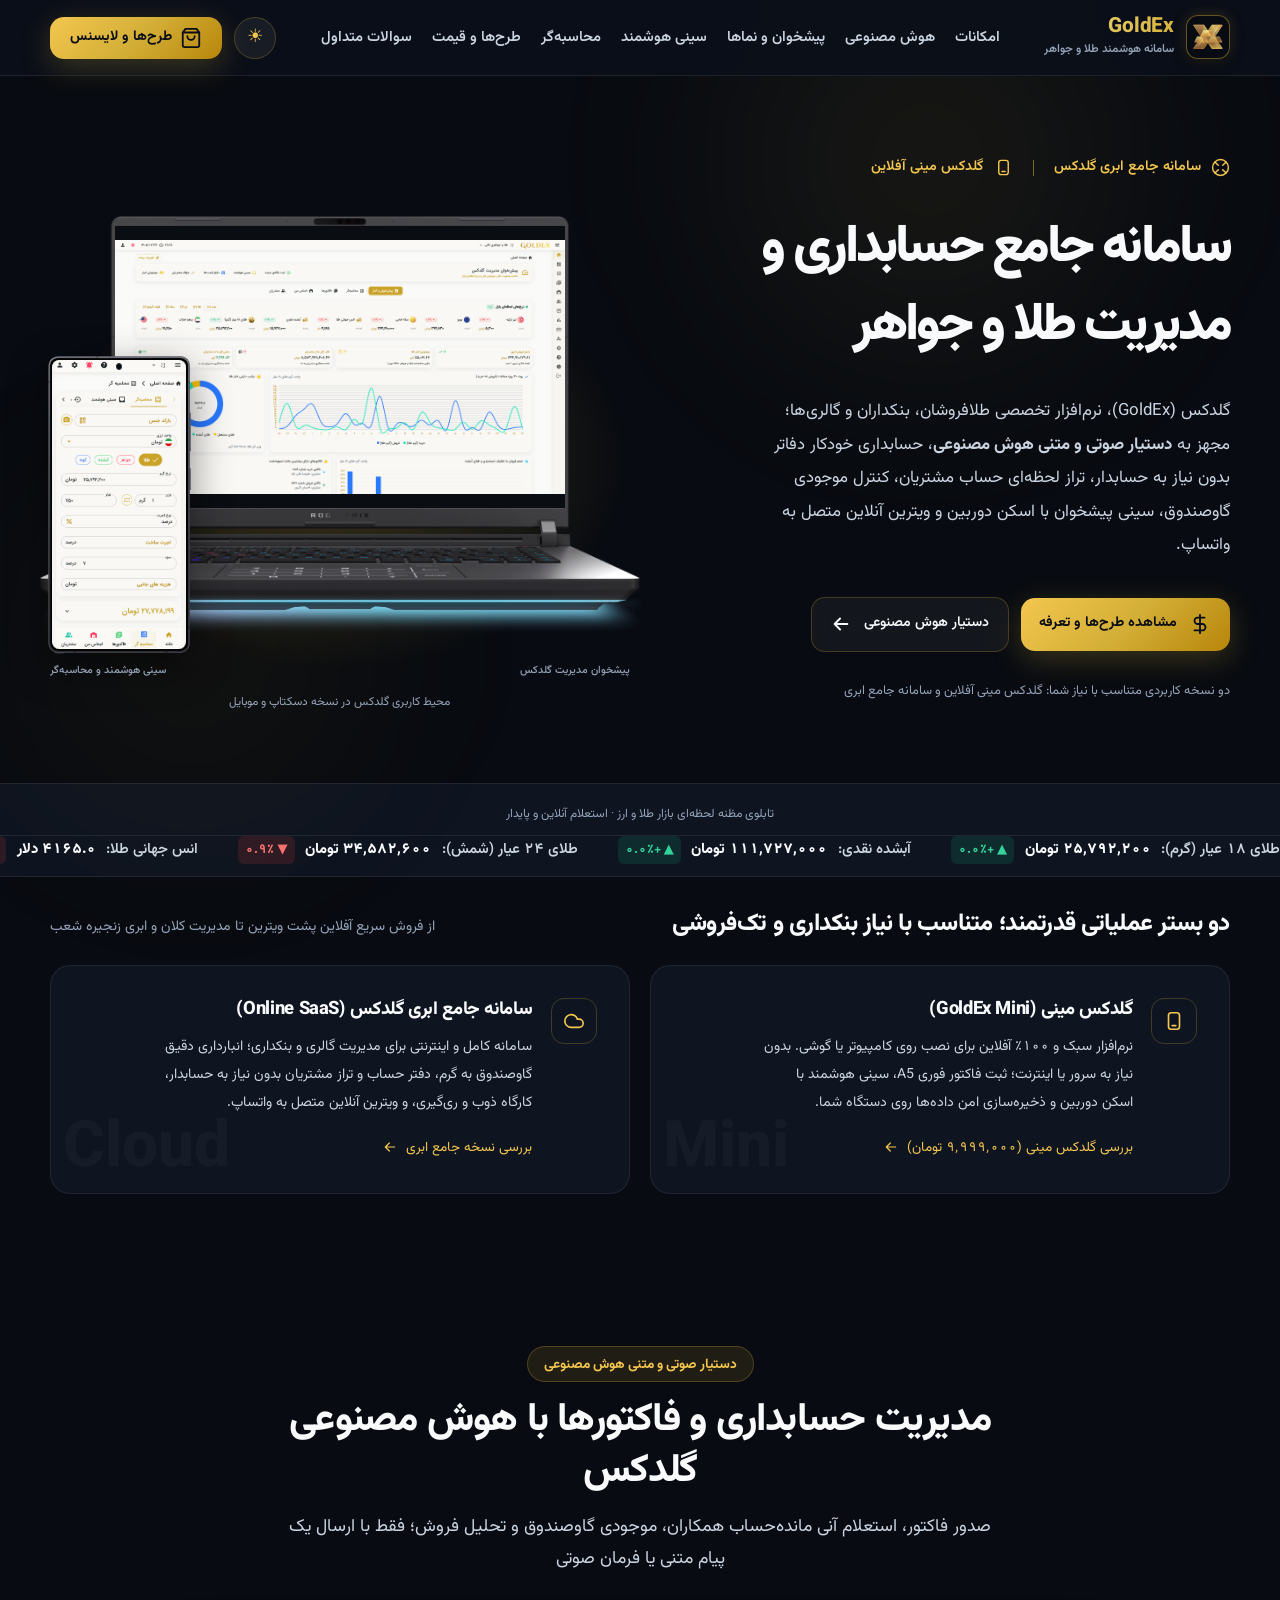
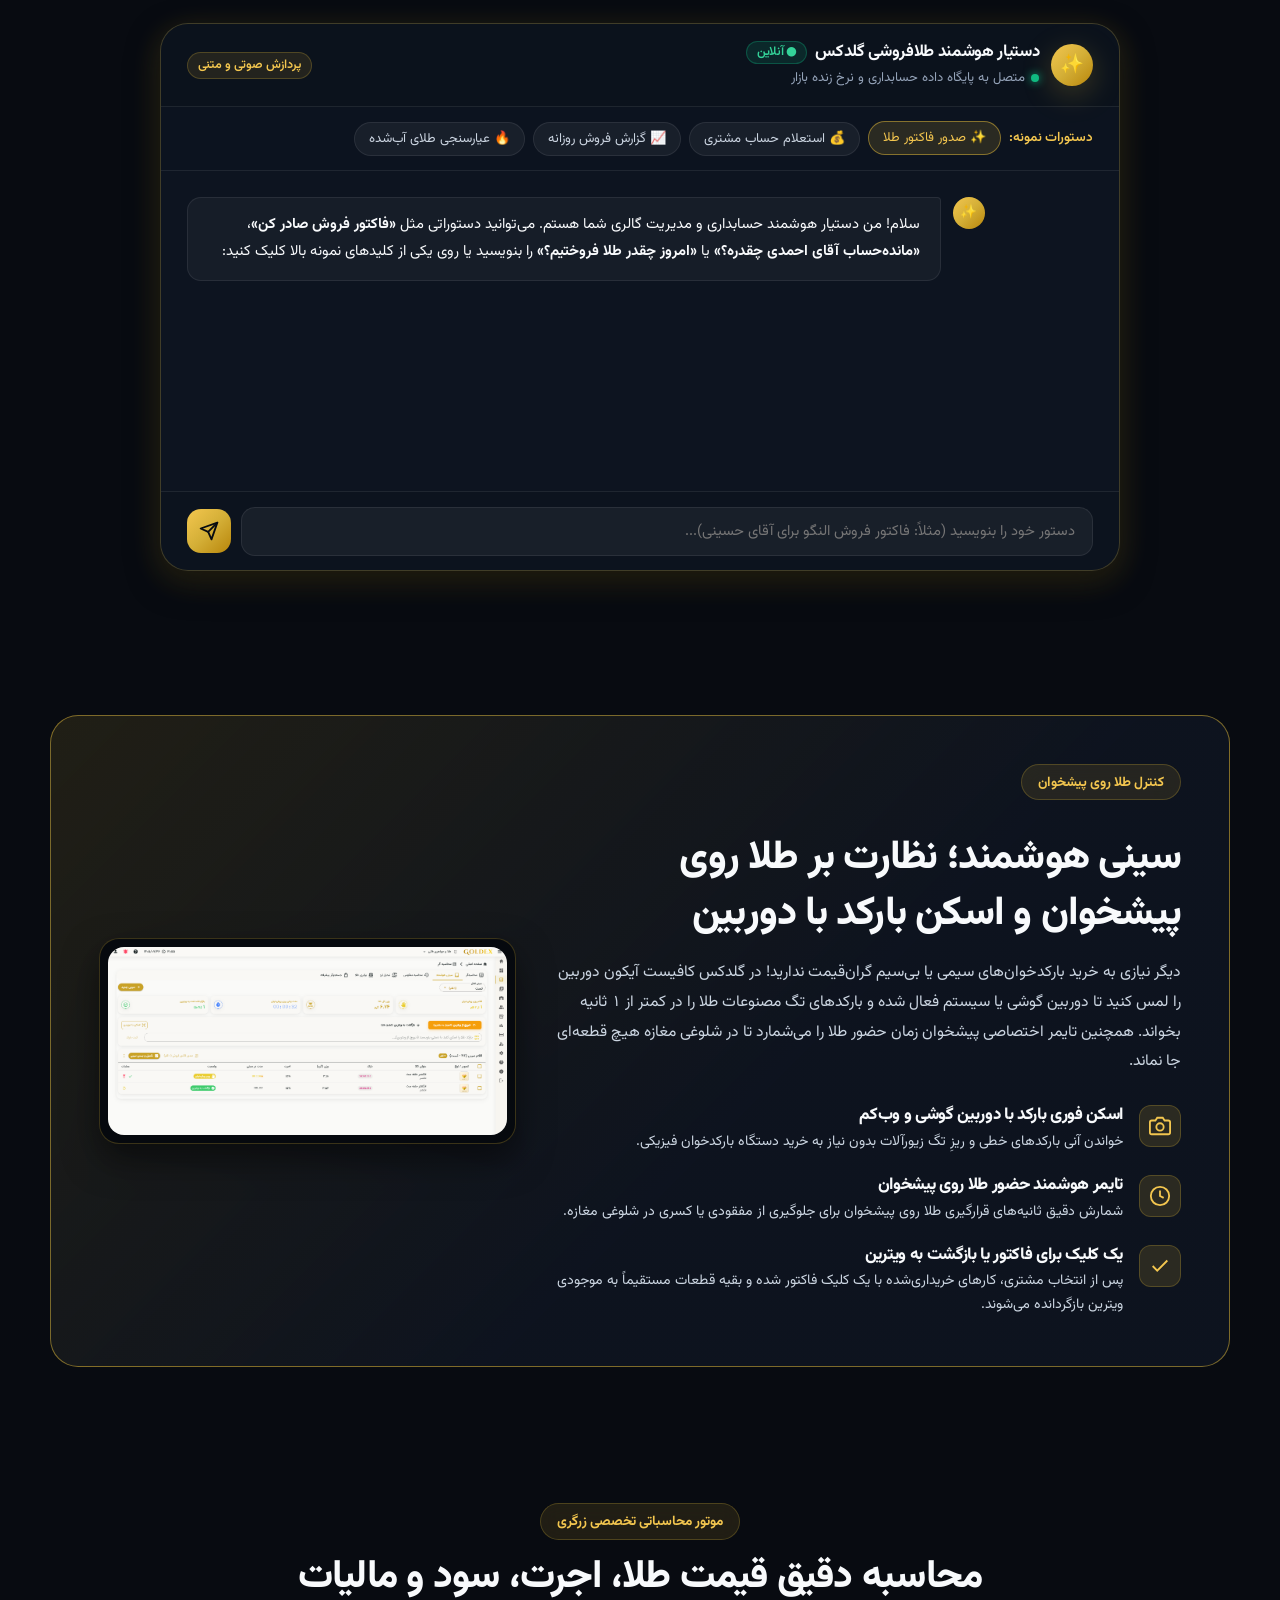
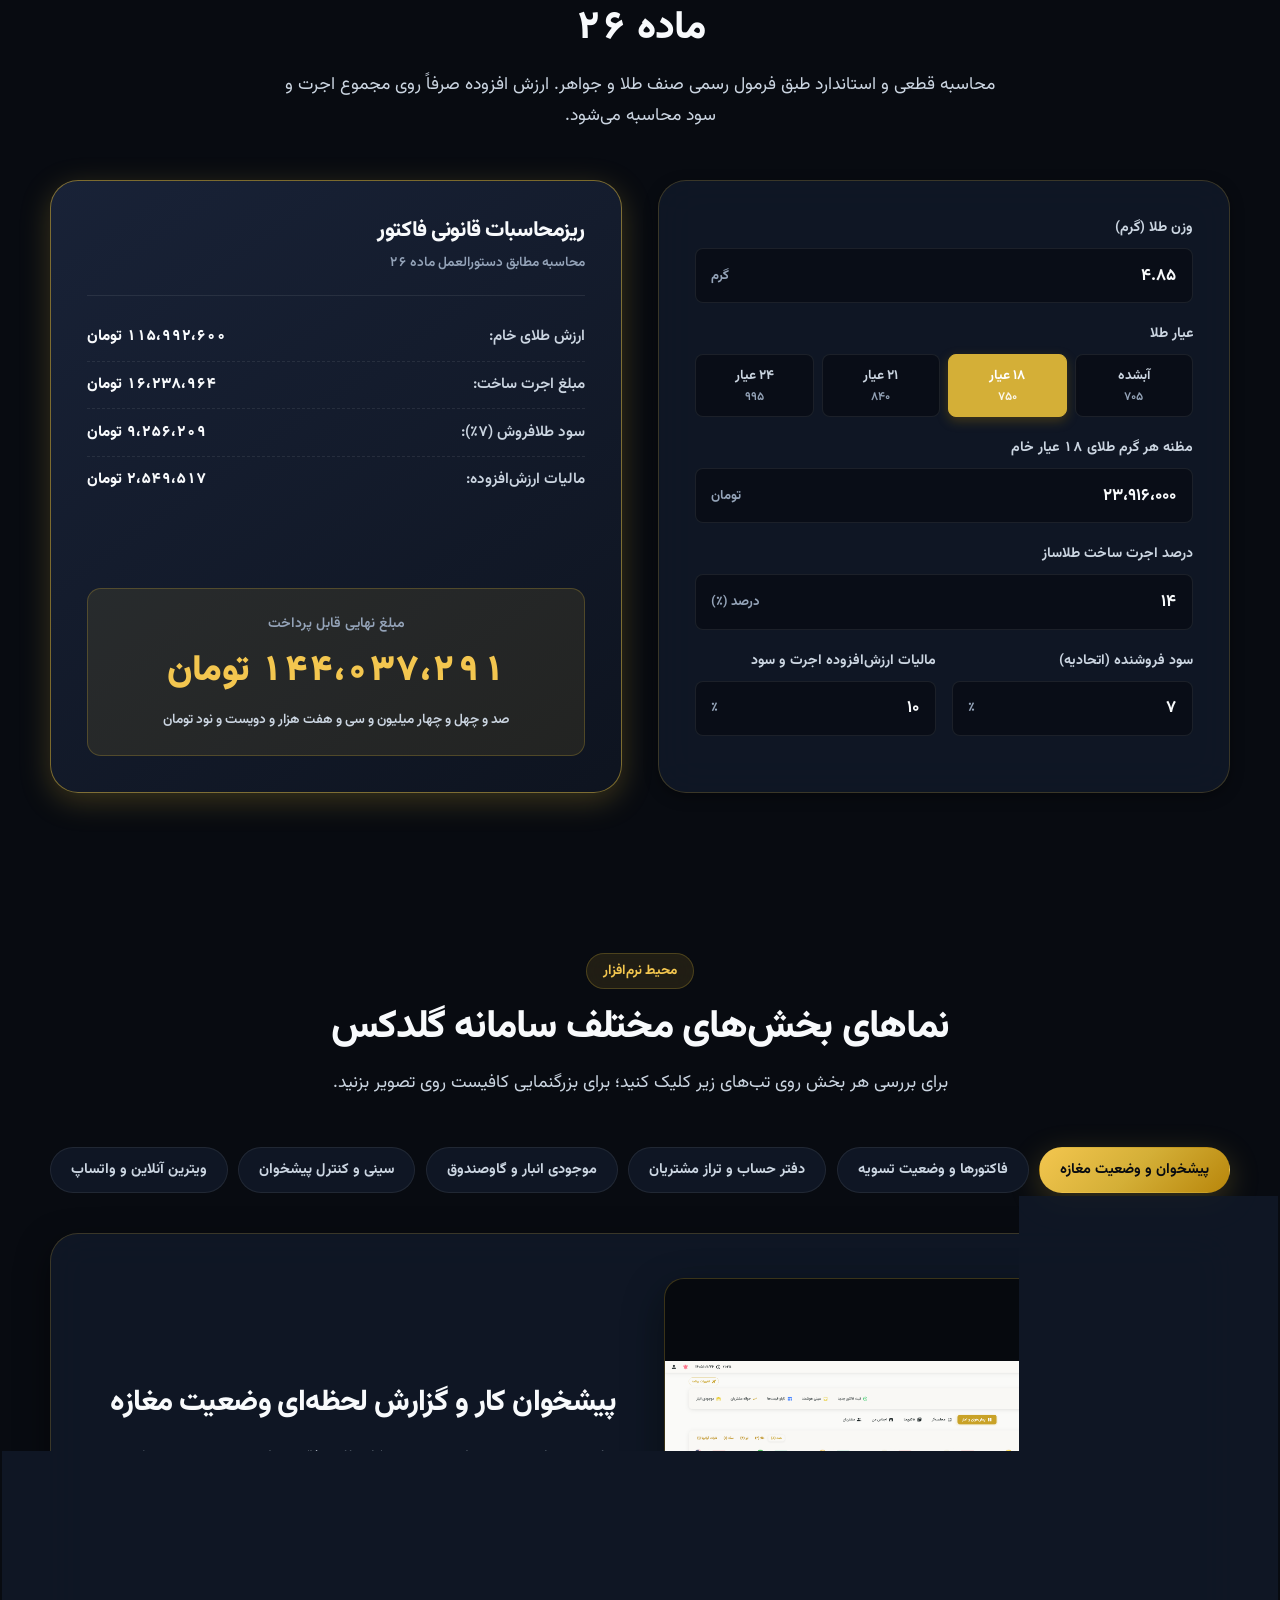
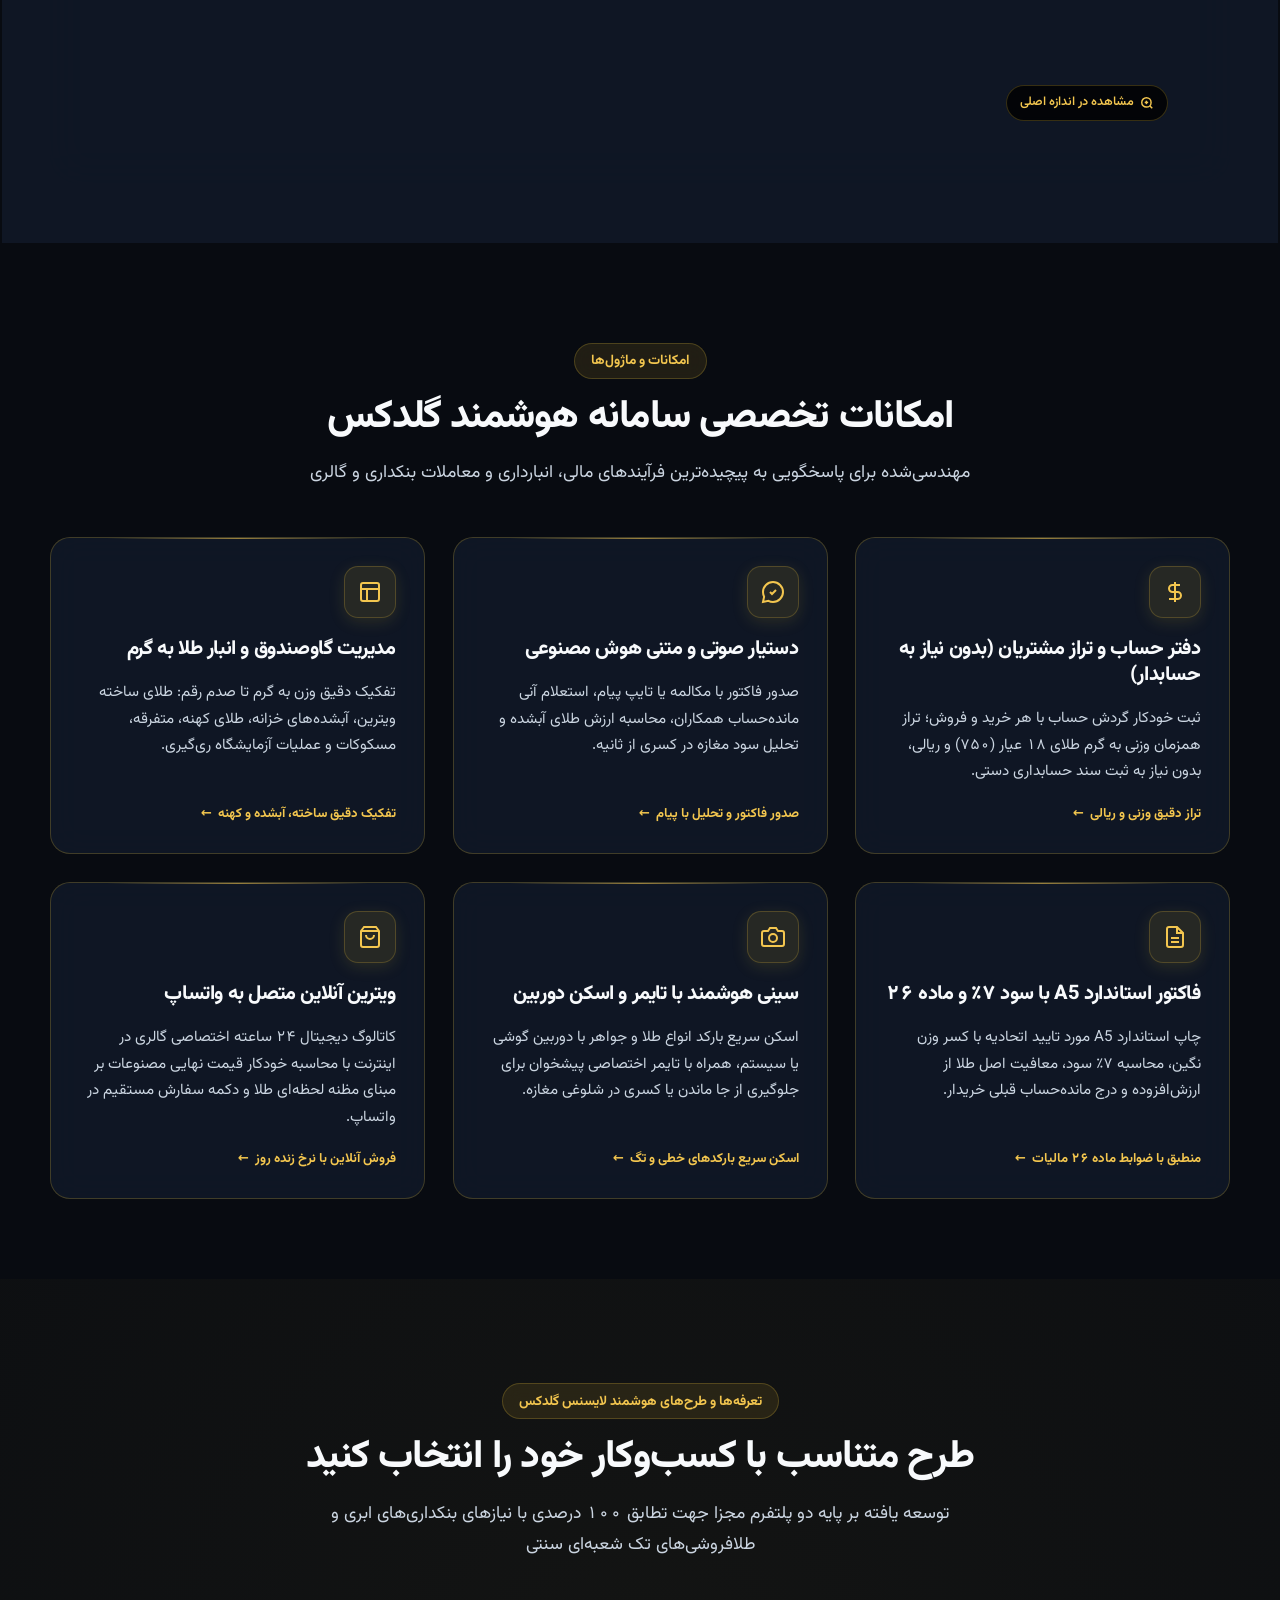
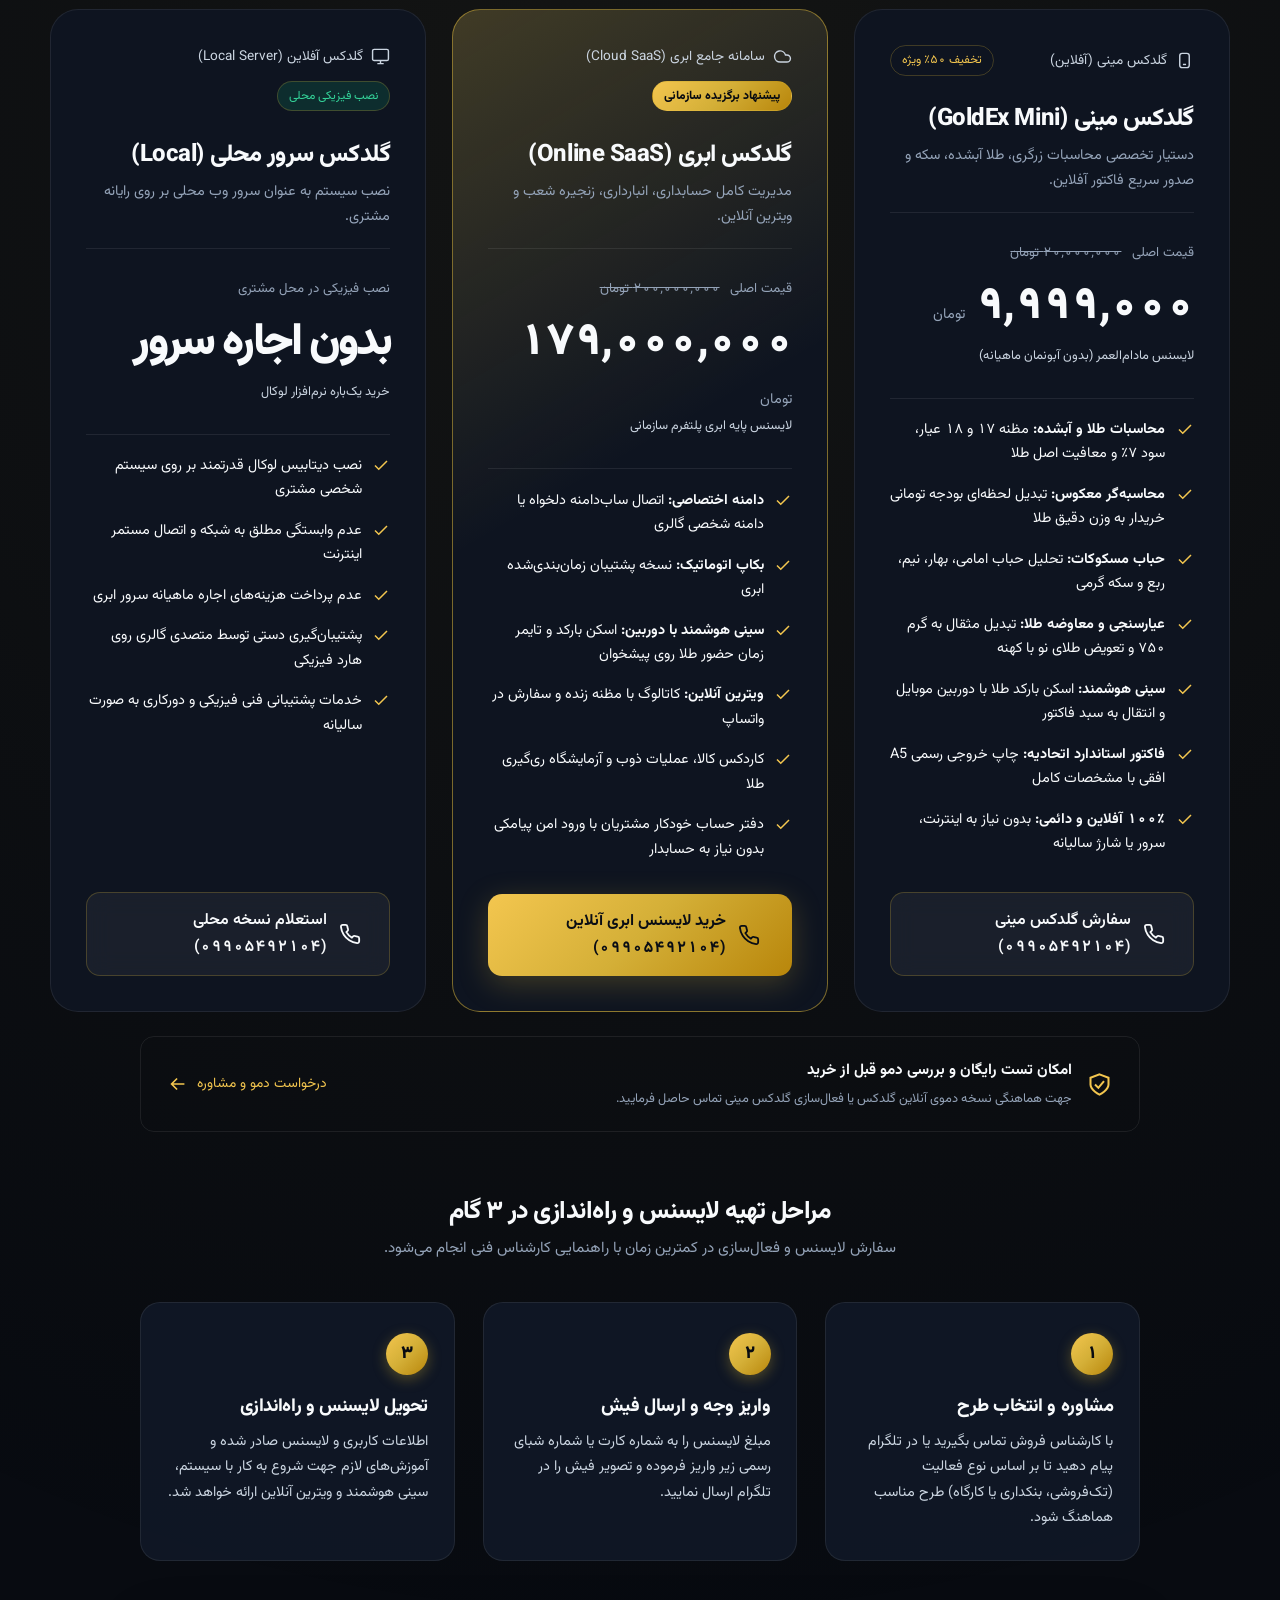
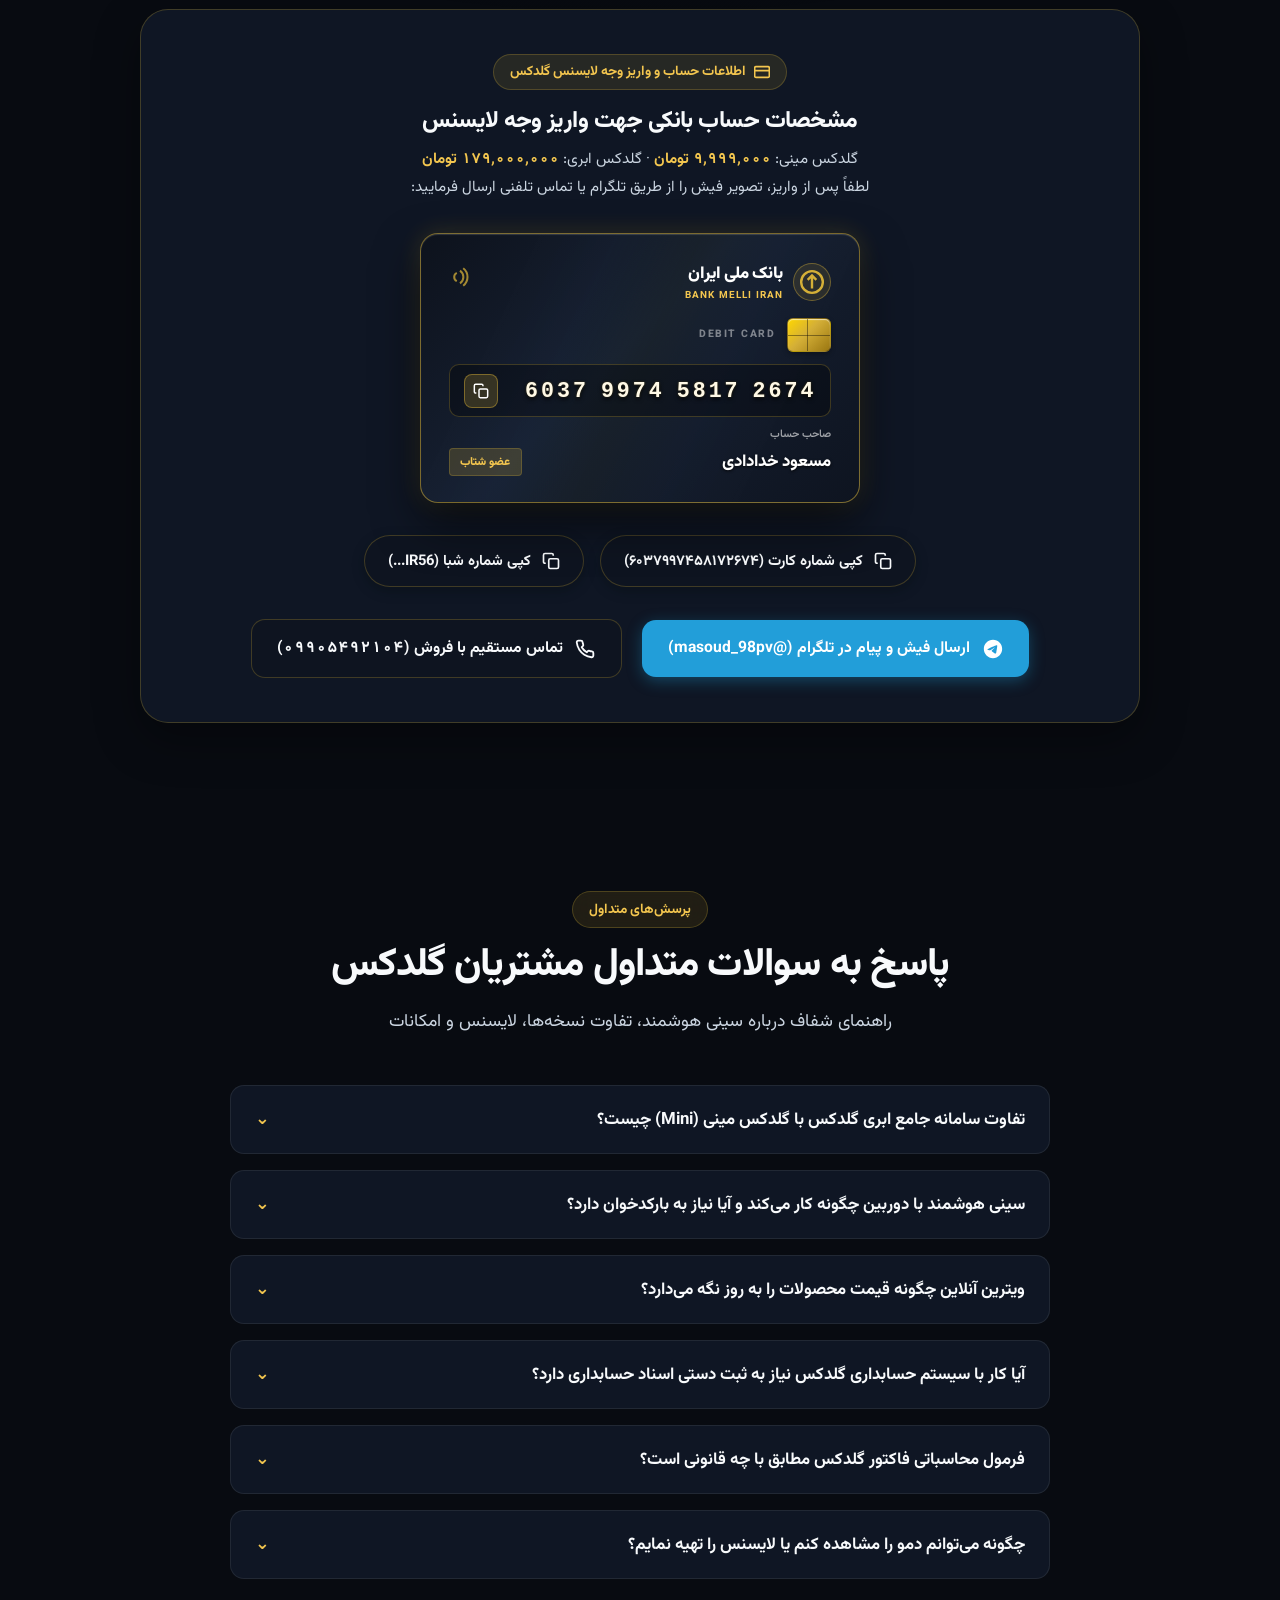
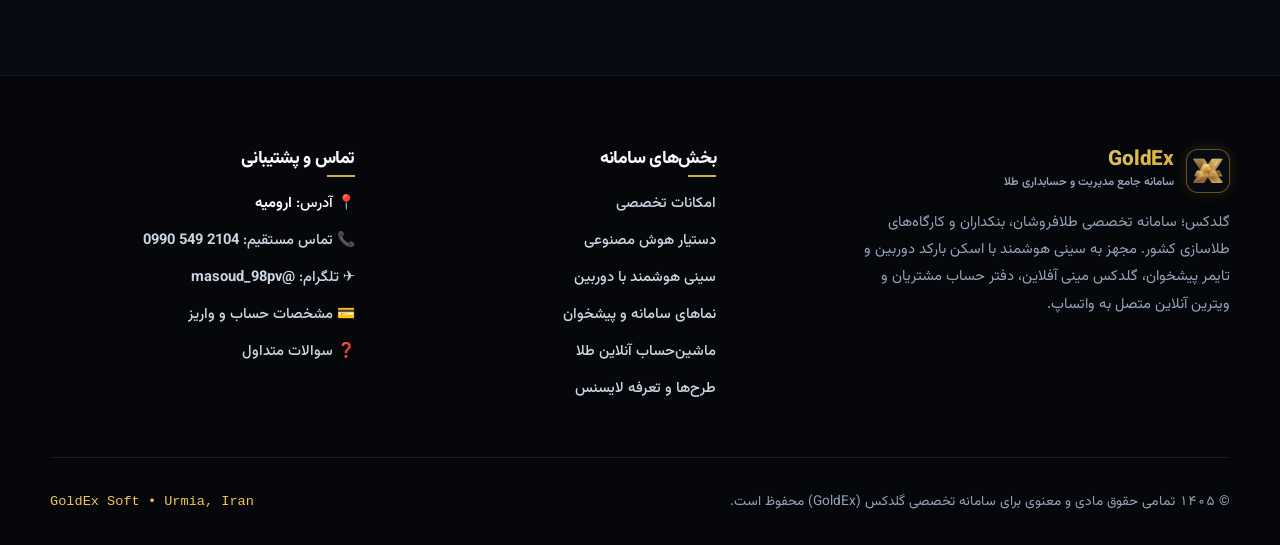
==== commit 1edc1f2f: "chore(landing): record current published GoldEx site baseline" ====
--- a/wwwroot/index.html
+++ b/wwwroot/index.html
@@ -1,1721 +1,1158 @@
 <!DOCTYPE html>
-<html lang="fa" dir="rtl">
-
+<html lang="fa" dir="rtl" data-theme="dark">
 <head>
-    <meta charset="UTF-8">
-    <meta name="viewport" content="width=device-width, initial-scale=1.0">
-    <title data-i18n="page_meta_title">سامانه هوشمند و جامع طلا و جواهر گلدکس (GoldEx) | هوش مصنوعی، ویترین آنلاین و
-        حسابداری زرگری</title>
-    <meta name="description"
-        content="گلدکس (GoldEx) پیشرفته‌ترین پلتفرم مدیریت، هوش مصنوعی صوتی و متنی، ویترین آنلاین اختصاصی گالری، پیش‌خوان فرماندهی و حسابداری دوطرفه طلا ویژه صنف طلا و جواهر.">
-    <link rel="icon" type="image/png" href="assets/goldex-logo.png">
-
-    <!-- Custom CSS Styles -->
-    <link rel="stylesheet" href="styles.css?v=2">
-
-    <!-- Font Awesome for sleek modern icons -->
-    <link rel="stylesheet" href="https://cdnjs.cloudflare.com/ajax/libs/font-awesome/6.4.0/css/all.min.css">
+  <meta charset="UTF-8">
+  <meta name="viewport" content="width=device-width, initial-scale=1.0, maximum-scale=5.0">
+  <title>گلدکس | سامانه جامع مدیریت و حسابداری هوشمند طلا و جواهر</title>
+  
+  <!-- Primary Meta & SEO -->
+  <meta name="description" content="گلدکس (GoldEx)؛ سامانه جامع مدیریت طلافروشی، بنکداری و گالری. مجهز به سینی هوشمند با اسکن بارکد دوربین و تایمر پیشخوان، گلدکس مینی آفلاین، دفتر حساب مشتریان و ویترین آنلاین متصل به واتساپ.">
+  <meta name="keywords" content="گلدکس, GoldEx, گلدکس مینی, نرم افزار طلافروشی, سینی هوشمند طلا, اسکن بارکد با دوربین, حسابداری طلا, ویترین آنلاین طلا, پیشخوان زرگری, فاکتور A5, ماده ۲۶ مالیات, ارومیه">
+  <meta name="robots" content="index, follow, max-image-preview:large, max-snippet:-1, max-video-preview:-1">
+  <meta name="author" content="GoldEx Soft • مسعود خدادادی">
+  <meta name="publisher" content="گلدکس (GoldEx)">
+  <meta name="theme-color" content="#080B11">
+  <link rel="canonical" href="https://goldexsoft.ir/">
+  
+  <!-- Open Graph / Social Media -->
+  <meta property="og:type" content="website">
+  <meta property="og:locale" content="fa_IR">
+  <meta property="og:site_name" content="گلدکس (GoldEx)">
+  <meta property="og:title" content="گلدکس | سامانه هوشمند مدیریت طلا و جواهر با سینی هوشمند">
+  <meta property="og:description" content="سینی هوشمند با اسکن بارکد دوربین و تایمر پیشخوان، گلدکس مینی آفلاین، ویترین آنلاین و دفتر حساب طلایی مشتریان.">
+  <meta property="og:url" content="https://goldexsoft.ir/">
+  <meta property="og:image" content="assets/screens/screen_dashboard.png">
+
+  <!-- Favicon -->
+  <link rel="icon" type="image/png" href="assets/goldex-logo.png">
+  <link rel="apple-touch-icon" href="assets/goldex-logo.png">
+
+  <!-- Preconnect Fonts -->
+  <link rel="preconnect" href="https://fonts.googleapis.com">
+  <link rel="preconnect" href="https://fonts.gstatic.com" crossorigin>
+
+  <!-- Stylesheets -->
+  <link rel="stylesheet" href="css/main.css?v=2026101802">
+  <link rel="stylesheet" href="css/animations.css?v=2026101802">
+  <link rel="stylesheet" href="css/components.css?v=2026101802">
+  <link rel="stylesheet" href="css/platforms.css?v=2026101802">
+
+  <!-- Schema.org JSON-LD -->
+  <script type="application/ld+json">
+  {
+    "@context": "https://schema.org",
+    "@graph": [
+      {
+        "@type": "WebSite",
+        "@id": "https://goldexsoft.ir/#website",
+        "url": "https://goldexsoft.ir/",
+        "name": "گلدکس",
+        "alternateName": ["GoldEx", "GoldEx Mini", "سامانه مدیریت طلا گلدکس"],
+        "description": "سامانه یکپارچه و هوشمند حسابداری طلا، گلدکس مینی، ویترین آنلاین و سینی هوشمند با اسکن دوربین",
+        "inLanguage": "fa-IR"
+      },
+      {
+        "@type": "SoftwareApplication",
+        "@id": "https://goldexsoft.ir/#application",
+        "name": "گلدکس - سامانه جامع حسابداری و مدیریت طلا و جواهر",
+        "operatingSystem": "Web, Windows, Android",
+        "applicationCategory": "BusinessApplication",
+        "offers": [
+          {
+            "@type": "Offer",
+            "name": "گلدکس مینی (GoldEx Mini)",
+            "price": "99990000",
+            "priceCurrency": "IRR",
+            "url": "https://goldexsoft.ir/#pricing"
+          },
+          {
+            "@type": "Offer",
+            "name": "سامانه جامع ابری گلدکس (GoldEx Cloud)",
+            "price": "1790000000",
+            "priceCurrency": "IRR",
+            "url": "https://goldexsoft.ir/#pricing"
+          }
+        ]
+      }
+    ]
+  }
+  </script>
 </head>
-
-<body data-theme="dark">
-
-    <!-- FLOATING BACKGROUND GLOW ORBS -->
-    <div class="bg-orbs">
-        <div class="orb orb-1"></div>
-        <div class="orb orb-2"></div>
-        <div class="orb orb-3"></div>
+<body>
+
+  <!-- Scroll Progress Indicator -->
+  <div id="scroll-progress" aria-hidden="true"></div>
+
+  <!-- =========================================================================
+       Header & Navigation
+       ========================================================================= -->
+  <header class="header">
+    <div class="container nav-container">
+      <a href="#" class="brand-logo" aria-label="گلدکس صفحه اصلی">
+        <div class="logo-box">
+          <img src="assets/goldex-logo.png" alt="نشان زرین گلدکس" class="logo-icon">
+        </div>
+        <div class="brand-title">
+          <span class="brand-name">Gold<span style="color: var(--primary-light);">Ex</span></span>
+          <span class="brand-tagline">سامانه هوشمند طلا و جواهر</span>
+        </div>
+      </a>
+
+      <nav class="nav-links" id="main-nav" aria-label="منوی ناوبری اصلی">
+        <a href="#features" class="nav-link">امکانات</a>
+        <a href="#ai-assistant" class="nav-link">هوش مصنوعی</a>
+        <a href="#showcase" class="nav-link">پیشخوان و نماها</a>
+        <a href="#smart-tray" class="nav-link">سینی هوشمند</a>
+        <a href="#calculator" class="nav-link">محاسبه‌گر</a>
+        <a href="#pricing" class="nav-link">طرح‌ها و قیمت</a>
+        <a href="#faq" class="nav-link">سوالات متداول</a>
+      </nav>
+
+      <div class="nav-actions">
+        <button id="theme-toggle-btn" class="theme-toggle-btn" aria-label="تغییر تم شب و روز" title="تغییر حالت تم">
+          ☀️
+        </button>
+        <a href="#pricing" class="btn-gold nav-download-btn" title="سفارش و مشاوره گلدکس">
+          <svg class="ui-icon" viewBox="0 0 24 24" fill="none" stroke="currentColor" stroke-width="2" stroke-linecap="round" stroke-linejoin="round"><path d="M6 2L3 6v14a2 2 0 0 0 2 2h14a2 2 0 0 0 2-2V6l-3-4z"/><line x1="3" y1="6" x2="21" y2="6"/><path d="M16 10a4 4 0 0 1-8 0"/></svg>
+          <span class="btn-text">طرح‌ها و لایسنس</span>
+        </a>
+        <button id="mobile-menu-btn" class="mobile-menu-btn" aria-label="منوی موبایل" aria-expanded="false">
+          ☰
+        </button>
+      </div>
     </div>
-
-    <!-- FLOATING GLASSMORPHIC HEADER -->
-    <header>
-        <div class="container">
-            <nav class="nav-container glass-panel">
-                <a href="#home" class="nav-brand">
-                    <img src="assets/goldex-logo.png" alt="GoldEx Logo">
-                    <span class="gradient-text-gold">GoldEx</span>
-                </a>
-
-                <ul class="nav-links">
-                    <li><a href="#home" class="active" data-i18n="nav_home">خانه</a></li>
-                    <li><a href="#ai-assistant" data-i18n="nav_ai"><i
-                                class="fa-solid fa-wand-magic-sparkles text-gold"></i> هوش مصنوعی</a></li>
-                    <li><a href="#vitrine" data-i18n="nav_vitrine"><i class="fa-solid fa-store text-gold"></i> ویترین
-                            آنلاین</a></li>
-                    <li><a href="#rates" data-i18n="nav_rates">نرخ‌ها و پیش‌خوان</a></li>
-                    <li><a href="#calculators" data-i18n="nav_calculators">ماشین‌حساب طلا</a></li>
-                    <li><a href="#features" data-i18n="nav_features">امکانات سازمانی</a></li>
-                    <li><a href="#pricing" data-i18n="nav_pricing">تعرفه‌ها</a></li>
-                    <li><a href="#comparison" data-i18n="nav_comparison">مقایسه</a></li>
-                    <li class="mobile-only"><a href="#ai-assistant" class="btn-primary"
-                            style="margin-top: 0.5rem; color: #000000 !important; width: 100%; text-align: center;"
-                            data-i18n="nav_demo">دموی هوش مصنوعی</a></li>
-                </ul>
-
-                <div class="nav-actions">
-                    <!-- Modern custom language selector with emoji flags -->
-                    <div class="lang-selector">
-                        <button class="lang-btn" id="lang-select-btn" title="تغییر زبان / Change Language">
-                            <span class="flag-icon">🇮🇷</span>
-                            <span class="lang-code">FA</span>
+  </header>
+
+  <main>
+    <!-- =========================================================================
+         Hero Section (Dual Hardware Mockup)
+         ========================================================================= -->
+    <section class="hero-section dual-hero" id="home">
+      <div class="container hero-grid">
+        <div class="hero-content">
+          <div class="platform-label">
+            <svg class="ui-icon" viewBox="0 0 24 24" fill="none" stroke="currentColor" stroke-width="1.8" stroke-linecap="round" stroke-linejoin="round"><circle cx="12" cy="12" r="10"/><path d="m4.93 4.93 4.24 4.24"/><path d="m14.83 9.17 4.24-4.24"/><path d="m14.83 14.83 4.24 4.24"/><path d="m9.17 14.83-4.24 4.24"/></svg>
+            سامانه جامع ابری گلدکس <span class="label-divider"></span>
+            <svg class="ui-icon" viewBox="0 0 24 24" fill="none" stroke="currentColor" stroke-width="1.8" stroke-linecap="round" stroke-linejoin="round"><rect x="6" y="3" width="12" height="18" rx="3"/><path d="M10 17h4"/></svg>
+            گلدکس مینی آفلاین
+          </div>
+
+          <h1 class="hero-title">سامانه جامع حسابداری و مدیریت طلا و جواهر</h1>
+          <p class="hero-description">
+            گلدکس (GoldEx)، نرم‌افزار تخصصی طلافروشان، بنکداران و گالری‌ها؛ مجهز به <strong>دستیار صوتی و متنی هوش مصنوعی</strong>، حسابداری خودکار دفاتر بدون نیاز به حسابدار، تراز لحظه‌ای حساب مشتریان، کنترل موجودی گاوصندوق، سینی پیشخوان با اسکن دوربین و ویترین آنلاین متصل به واتساپ.
+          </p>
+
+          <div class="hero-cta-group">
+            <a href="#pricing" class="btn-gold">
+              <svg class="ui-icon" viewBox="0 0 24 24" fill="none" stroke="currentColor" stroke-width="2" stroke-linecap="round" stroke-linejoin="round"><path d="M12 2v20M17 5H9.5a3.5 3.5 0 0 0 0 7h5a3.5 3.5 0 0 1 0 7H6"/></svg>
+              مشاهده طرح‌ها و تعرفه
+            </a>
+            <a href="#ai-assistant" class="btn-secondary">
+              دستیار هوش مصنوعی
+              <svg class="ui-icon" viewBox="0 0 24 24" fill="none" stroke="currentColor" stroke-width="2" stroke-linecap="round" stroke-linejoin="round"><path d="M19 12H5m6-6-6 6 6 6"/></svg>
+            </a>
+          </div>
+
+          <p class="hero-footnote">دو نسخه کاربردی متناسب با نیاز شما: گلدکس مینی آفلاین و سامانه جامع ابری</p>
+        </div>
+
+        <div class="device-stage hardware-stage" aria-label="نمای نرم‌افزار گلدکس در لپ‌تاپ و گوشی">
+          <div class="rog-laptop">
+            <img class="rog-hardware" src="assets/devices/rog-strix-g16-g615.png" width="732" height="732" alt="قاب لپ‌تاپ دسکتاپ">
+            <button class="rog-screen" id="hero-desktop-holder" aria-label="مشاهده تصویر پیشخوان مدیریت گلدکس">
+              <img class="desktop-app-image" src="assets/screens/screen_dashboard.png" alt="پیشخوان مدیریت گلدکس" width="1024" height="578">
+            </button>
+          </div>
+
+          <button class="s25-phone" id="hero-screen-holder" aria-label="مشاهده تصویر سینی هوشمند با دوربین">
+            <img class="s25-hardware" src="assets/devices/galaxy-s25-ultra.png" alt="" width="1920" height="1280">
+            <img class="phone-app-image" src="assets/screens/screen_smart_tray_calc.png" alt="سینی هوشمند و محاسبه‌گر گلدکس در گوشی" width="327" height="714">
+            <span class="s25-camera" aria-hidden="true"></span>
+          </button>
+
+          <div class="device-models" aria-label="مدل‌ها"><span>پیشخوان مدیریت گلدکس</span><span>سینی هوشمند و محاسبه‌گر</span></div>
+          <p class="device-caption">محیط کاربری گلدکس در نسخه دسکتاپ و موبایل</p>
+        </div>
+      </div>
+    </section>
+
+    <!-- =========================================================================
+         Live Rates Ticker Marquee Strip
+         ========================================================================= -->
+    <section class="ticker-section" id="ticker" aria-label="تابلوی مظنه زنده طلا">
+      <p class="ticker-example-label">تابلوی مظنه لحظه‌ای بازار طلا و ارز · استعلام آنلاین و پایدار</p>
+      <div class="ticker-strip" id="ticker-strip">
+        <!-- Injected via ticker.js -->
+      </div>
+    </section>
+
+    <!-- =========================================================================
+         Platform Architecture Overview
+         ========================================================================= -->
+    <section class="platform-section" id="platforms">
+      <div class="container">
+        <div class="platform-intro">
+          <h2>دو بستر عملیاتی قدرتمند؛ متناسب با نیاز بنکداری و تک‌فروشی</h2>
+          <p>از فروش سریع آفلاین پشت ویترین تا مدیریت کلان و ابری زنجیره شعب</p>
+        </div>
+
+        <div class="platform-grid">
+          <article class="platform-card">
+            <div class="platform-icon">
+              <svg class="ui-icon" viewBox="0 0 24 24" fill="none" stroke="currentColor" stroke-width="1.8" stroke-linecap="round" stroke-linejoin="round"><rect x="6" y="3" width="12" height="18" rx="3"/><path d="M10 17h4"/></svg>
+            </div>
+            <div>
+              <h3>گلدکس مینی (GoldEx Mini)</h3>
+              <p>نرم‌افزار سبک و ۱۰۰٪ آفلاین برای نصب روی کامپیوتر یا گوشی. بدون نیاز به سرور یا اینترنت؛ ثبت فاکتور فوری A5، سینی هوشمند با اسکن دوربین و ذخیره‌سازی امن داده‌ها روی دستگاه شما.</p>
+              <a href="#pricing">بررسی گلدکس مینی (۹٬۹۹۹٬۰۰۰ تومان) <svg class="ui-icon" viewBox="0 0 24 24" fill="none" stroke="currentColor" stroke-width="1.8" stroke-linecap="round" stroke-linejoin="round"><path d="M19 12H5m6-6-6 6 6 6"/></svg></a>
+            </div>
+            <span class="platform-word" aria-hidden="true">Mini</span>
+          </article>
+
+          <article class="platform-card">
+            <div class="platform-icon">
+              <svg class="ui-icon" viewBox="0 0 24 24" fill="none" stroke="currentColor" stroke-width="1.8" stroke-linecap="round" stroke-linejoin="round"><path d="M17.5 19H9a7 7 0 1 1 6.71-9h1.79a4.5 4.5 0 1 1 0 9Z"/></svg>
+            </div>
+            <div>
+              <h3>سامانه جامع ابری گلدکس (Online SaaS)</h3>
+              <p>سامانه کامل و اینترنتی برای مدیریت گالری و بنکداری؛ انبارداری دقیق گاوصندوق به گرم، دفتر حساب و تراز مشتریان بدون نیاز به حسابدار، کارگاه ذوب و ری‌گیری، و ویترین آنلاین متصل به واتساپ.</p>
+              <a href="#pricing">بررسی نسخه جامع ابری <svg class="ui-icon" viewBox="0 0 24 24" fill="none" stroke="currentColor" stroke-width="1.8" stroke-linecap="round" stroke-linejoin="round"><path d="M19 12H5m6-6-6 6 6 6"/></svg></a>
+            </div>
+            <span class="platform-word" aria-hidden="true">Cloud</span>
+          </article>
+        </div>
+      </div>
+    </section>
+
+    <!-- =========================================================================
+         AI Assistant Interactive Section
+         ========================================================================= -->
+    <section class="ai-section" id="ai-assistant">
+      <div class="container">
+        <div class="section-header">
+          <div class="section-badge">
+            <span>دستیار صوتی و متنی هوش مصنوعی</span>
+          </div>
+          <h2 class="section-title">مدیریت حسابداری و فاکتورها با هوش مصنوعی گلدکس</h2>
+          <p class="section-subtitle">
+            صدور فاکتور، استعلام آنی مانده‌حساب همکاران، موجودی گاوصندوق و تحلیل فروش؛ فقط با ارسال یک پیام متنی یا فرمان صوتی
+          </p>
+        </div>
+
+        <div class="ai-chat-sim-container">
+          <!-- AI Chat Header -->
+          <div class="ai-chat-header">
+            <div class="ai-bot-profile">
+              <div class="ai-avatar">✨</div>
+              <div class="ai-bot-info">
+                <h4>دستیار هوشمند طلافروشی گلدکس <span class="ai-chip">● آنلاین</span></h4>
+                <div class="ai-status-online">
+                  <span class="ai-status-dot"></span>
+                  <span>متصل به پایگاه داده حسابداری و نرخ زنده بازار</span>
+                </div>
+              </div>
+            </div>
+            <div style="display: flex; gap: 8px;">
+              <span class="ai-chip" style="background: rgba(212, 175, 55, 0.12); color: var(--text-gold); border-color: var(--border-gold);">پردازش صوتی و متنی</span>
+            </div>
+          </div>
+
+          <!-- AI Prompts Bar -->
+          <div class="ai-prompts-bar">
+            <span class="ai-prompts-title">دستورات نمونه:</span>
+            <button type="button" class="prompt-btn active" data-prompt="invoice">✨ صدور فاکتور طلا</button>
+            <button type="button" class="prompt-btn" data-prompt="balance">💰 استعلام حساب مشتری</button>
+            <button type="button" class="prompt-btn" data-prompt="growth">📈 گزارش فروش روزانه</button>
+            <button type="button" class="prompt-btn" data-prompt="melt">🔥 عیارسنجی طلای آب‌شده</button>
+          </div>
+
+          <!-- AI Chat Body -->
+          <div class="ai-chat-body" id="ai-chat-body">
+            <!-- Initial Bot Message -->
+            <div class="chat-msg bot">
+              <div class="chat-avatar-mini bot-icon">✨</div>
+              <div class="msg-bubble">
+                <p>
+                  سلام! من دستیار هوشمند حسابداری و مدیریت گالری شما هستم. می‌توانید دستوراتی مثل <strong>«فاکتور فروش صادر کن»</strong>، <strong>«مانده‌حساب آقای احمدی چقدره؟»</strong> یا <strong>«امروز چقدر طلا فروختیم؟»</strong> را بنویسید یا روی یکی از کلیدهای نمونه بالا کلیک کنید:
+                </p>
+              </div>
+            </div>
+          </div>
+
+          <!-- AI Input Bar -->
+          <div class="ai-chat-input-bar">
+            <div class="ai-input-wrapper">
+              <input type="text" id="ai-user-input" class="ai-chat-input" placeholder="دستور خود را بنویسید (مثلاً: فاکتور فروش النگو برای آقای حسینی)..." autocomplete="off" spellcheck="false">
+            </div>
+            <button type="button" class="btn-ai-send" id="btn-ai-send" aria-label="ارسال دستور به هوش مصنوعی" title="ارسال دستور">
+              <svg width="20" height="20" viewBox="0 0 24 24" fill="none" stroke="currentColor" stroke-width="2.2" stroke-linecap="round" stroke-linejoin="round"><line x1="22" y1="2" x2="11" y2="13"/><polygon points="22 2 15 22 11 13 2 9 22 2"/></svg>
+            </button>
+          </div>
+        </div>
+      </div>
+    </section>
+
+    <!-- =========================================================================
+         Spotlight Feature: سینی پیشخوان با دوربین
+         ========================================================================= -->
+    <section class="container" id="smart-tray">
+      <div class="smart-tray-spotlight">
+        <div class="tray-content">
+          <div class="section-badge">
+            <span>کنترل طلا روی پیشخوان</span>
+          </div>
+          <h2 style="font-size: clamp(1.8rem, 3.2vw, 2.5rem); margin-top: 1rem; line-height: 1.4;">
+            سینی هوشمند؛ نظارت بر طلا روی پیشخوان و اسکن بارکد با دوربین
+          </h2>
+          <p style="color: var(--text-secondary); margin-top: 1rem; line-height: 1.9; font-size: 0.98rem;">
+            دیگر نیازی به خرید بارکدخوان‌های سیمی یا بی‌سیم گران‌قیمت ندارید! در گلدکس کافیست آیکون دوربین را لمس کنید تا دوربین گوشی یا سیستم فعال شده و بارکدهای تگ مصنوعات طلا را در کمتر از ۱ ثانیه بخواند. همچنین تایمر اختصاصی پیشخوان زمان حضور طلا را می‌شمارد تا در شلوغی مغازه هیچ قطعه‌ای جا نماند.
+          </p>
+
+          <div class="tray-feature-list">
+            <div class="tray-feature-item">
+              <div class="tray-feature-icon">
+                <svg width="22" height="22" viewBox="0 0 24 24" fill="none" stroke="currentColor" stroke-width="2"><path d="M23 19a2 2 0 0 1-2 2H3a2 2 0 0 1-2-2V8a2 2 0 0 1 2-2h4l2-3h6l2 3h4a2 2 0 0 1 2 2z"/><circle cx="12" cy="13" r="4"/></svg>
+              </div>
+              <div class="tray-feature-text">
+                <h4>اسکن فوری بارکد با دوربین گوشی و وب‌کم</h4>
+                <p>خواندن آنی بارکدهای خطی و ریزِ تگ زیورآلات بدون نیاز به خرید دستگاه بارکدخوان فیزیکی.</p>
+              </div>
+            </div>
+
+            <div class="tray-feature-item">
+              <div class="tray-feature-icon">
+                <svg width="22" height="22" viewBox="0 0 24 24" fill="none" stroke="currentColor" stroke-width="2"><circle cx="12" cy="12" r="10"/><polyline points="12 6 12 12 16 14"/></svg>
+              </div>
+              <div class="tray-feature-text">
+                <h4>تایمر هوشمند حضور طلا روی پیشخوان</h4>
+                <p>شمارش دقیق ثانیه‌های قرارگیری طلا روی پیشخوان برای جلوگیری از مفقودی یا کسری در شلوغی مغازه.</p>
+              </div>
+            </div>
+
+            <div class="tray-feature-item">
+              <div class="tray-feature-icon">
+                <svg width="22" height="22" viewBox="0 0 24 24" fill="none" stroke="currentColor" stroke-width="2"><polyline points="20 6 9 17 4 12"/></svg>
+              </div>
+              <div class="tray-feature-text">
+                <h4>یک کلیک برای فاکتور یا بازگشت به ویترین</h4>
+                <p>پس از انتخاب مشتری، کارهای خریداری‌شده با یک کلیک فاکتور شده و بقیه قطعات مستقیماً به موجودی ویترین بازگردانده می‌شوند.</p>
+              </div>
+            </div>
+          </div>
+        </div>
+
+        <div class="tray-preview-box">
+          <img src="assets/screens/screen_smart_tray_desktop.png" alt="نمای سینی هوشمند با تایمر پیشخوان و اسکن دوربین در گلدکس" loading="lazy">
+        </div>
+      </div>
+    </section>
+
+    <!-- =========================================================================
+         Interactive Gold Calculator Section (Domain-Driven Formulas)
+         ========================================================================= -->
+    <section class="calculator-section" id="calculator">
+      <div class="container">
+        <div class="section-header">
+          <div class="section-badge">
+            <span>موتور محاسباتی تخصصی زرگری</span>
+          </div>
+          <h2 class="section-title">محاسبه دقیق قیمت طلا، اجرت، سود و مالیات ماده ۲۶</h2>
+          <p class="section-subtitle">
+            محاسبه قطعی و استاندارد طبق فرمول رسمی صنف طلا و جواهر. ارزش افزوده صرفاً روی مجموع اجرت و سود محاسبه می‌شود.
+          </p>
+        </div>
+
+        <div class="calc-grid">
+          <!-- Input Form Card -->
+          <div class="calc-form-card">
+            <div class="calc-input-group">
+              <label class="calc-label" for="calc-weight">وزن طلا (گرم)</label>
+              <div class="calc-input-wrapper">
+                <input type="text" inputmode="decimal" id="calc-weight" class="calc-input" value="۱.۰۰" autocomplete="off" spellcheck="false">
+                <span class="calc-unit">گرم</span>
+              </div>
+            </div>
+
+            <div class="calc-input-group">
+              <label class="calc-label" id="karat-label">عیار طلا</label>
+              <div class="karat-selector" role="group" aria-labelledby="karat-label">
+                <button type="button" class="karat-btn" data-karat="705">
+                  <span class="karat-name">آبشده</span>
+                  <span class="karat-code">۷۰۵</span>
+                </button>
+                <button type="button" class="karat-btn active" data-karat="750">
+                  <span class="karat-name">۱۸ عیار</span>
+                  <span class="karat-code">۷۵۰</span>
+                </button>
+                <button type="button" class="karat-btn" data-karat="840">
+                  <span class="karat-name">۲۱ عیار</span>
+                  <span class="karat-code">۸۴۰</span>
+                </button>
+                <button type="button" class="karat-btn" data-karat="995">
+                  <span class="karat-name">۲۴ عیار</span>
+                  <span class="karat-code">۹۹۵</span>
+                </button>
+              </div>
+            </div>
+
+            <div class="calc-input-group">
+              <label class="calc-label" for="calc-price">مظنه هر گرم طلای ۱۸ عیار خام</label>
+              <div class="calc-input-wrapper">
+                <input type="text" inputmode="numeric" id="calc-price" class="calc-input" value="۲۵،۷۹۲،۲۰۰" autocomplete="off" spellcheck="false">
+                <span class="calc-unit">تومان</span>
+              </div>
+            </div>
+
+            <div class="calc-input-group">
+              <label class="calc-label" for="calc-wage">درصد اجرت ساخت طلاساز</label>
+              <div class="calc-input-wrapper">
+                <input type="text" inputmode="decimal" id="calc-wage" class="calc-input" value="۰" autocomplete="off" spellcheck="false">
+                <span class="calc-unit">درصد (٪)</span>
+              </div>
+            </div>
+
+            <div style="display: grid; grid-template-columns: repeat(auto-fit, minmax(130px, 1fr)); gap: 1rem;">
+              <div class="calc-input-group">
+                <label class="calc-label" for="calc-profit">سود فروشنده (اتحادیه)</label>
+                <div class="calc-input-wrapper">
+                  <input type="text" inputmode="decimal" id="calc-profit" class="calc-input" value="۷" autocomplete="off" spellcheck="false">
+                  <span class="calc-unit">٪</span>
+                </div>
+              </div>
+
+              <div class="calc-input-group">
+                <label class="calc-label" for="calc-tax">مالیات ارزش‌افزوده اجرت و سود</label>
+                <div class="calc-input-wrapper">
+                  <input type="text" inputmode="decimal" id="calc-tax" class="calc-input" value="۱۰" autocomplete="off" spellcheck="false">
+                  <span class="calc-unit">٪</span>
+                </div>
+              </div>
+            </div>
+          </div>
+
+          <!-- Result Card -->
+          <div class="calc-result-card">
+            <div>
+              <div class="calc-result-header">
+                <h3>ریزمحاسبات قانونی فاکتور</h3>
+                <span>محاسبه مطابق دستورالعمل ماده ۲۶</span>
+              </div>
+
+              <div class="calc-breakdown-row">
+                <span class="breakdown-label">ارزش طلای خام:</span>
+                <span class="breakdown-value" id="out-gold-value">۰ تومان</span>
+              </div>
+
+              <div class="calc-breakdown-row">
+                <span class="breakdown-label">مبلغ اجرت ساخت:</span>
+                <span class="breakdown-value" id="out-wage">۰ تومان</span>
+              </div>
+
+              <div class="calc-breakdown-row">
+                <span class="breakdown-label">سود طلافروش (۷٪):</span>
+                <span class="breakdown-value" id="out-profit">۰ تومان</span>
+              </div>
+
+              <div class="calc-breakdown-row">
+                <span class="breakdown-label">مالیات ارزش‌افزوده:</span>
+                <span class="breakdown-value" id="out-tax">۰ تومان</span>
+              </div>
+            </div>
+
+            <div class="final-price-box">
+              <div class="final-price-label">مبلغ نهایی قابل پرداخت</div>
+              <div class="final-price-val" id="out-total">۰ تومان</div>
+              <div class="final-price-words" id="out-words">در حال محاسبه...</div>
+            </div>
+          </div>
+        </div>
+      </div>
+    </section>
+
+    <!-- =========================================================================
+         Screenshots Showcase (Tabs & Interactive Viewer)
+         ========================================================================= -->
+    <section class="showcase-section" id="showcase">
+      <div class="container">
+        <div class="section-header">
+          <div class="section-badge">
+            <span>محیط نرم‌افزار</span>
+          </div>
+          <h2 class="section-title">نماهای بخش‌های مختلف سامانه گلدکس</h2>
+          <p class="section-subtitle">
+            برای بررسی هر بخش روی تب‌های زیر کلیک کنید؛ برای بزرگنمایی کافیست روی تصویر بزنید.
+          </p>
+        </div>
+
+        <!-- Showcase Tabs -->
+        <div class="showcase-tabs" role="tablist">
+          <button class="showcase-tab-btn active" data-tab="dashboard">پیشخوان و وضعیت مغازه</button>
+          <button class="showcase-tab-btn" data-tab="invoices">فاکتورها و وضعیت تسویه</button>
+          <button class="showcase-tab-btn" data-tab="customers">دفتر حساب و تراز مشتریان</button>
+          <button class="showcase-tab-btn" data-tab="inventory">موجودی انبار و گاوصندوق</button>
+          <button class="showcase-tab-btn" data-tab="smart_tray">سینی و کنترل پیشخوان</button>
+          <button class="showcase-tab-btn" data-tab="vitrine">ویترین آنلاین و واتساپ</button>
+        </div>
+
+        <!-- Showcase Viewer -->
+        <div class="showcase-display">
+          <div class="showcase-image-holder" id="showcase-holder">
+            <img id="showcase-image" src="assets/screens/screen_dashboard.png" alt="پیشخوان کار و گزارش وضعیت مغازه">
+            <div class="zoom-hint">
+              <svg width="14" height="14" viewBox="0 0 24 24" fill="none" stroke="currentColor" stroke-width="2.5"><circle cx="11" cy="11" r="8"/><line x1="21" y1="21" x2="16.65" y2="16.65"/><line x1="11" y1="8" x2="11" y2="14"/><line x1="8" y1="11" x2="14" y2="11"/></svg>
+              <span>مشاهده در اندازه اصلی</span>
+            </div>
+          </div>
+
+          <div class="showcase-details">
+            <h3 id="showcase-title">پیشخوان کار و گزارش لحظه‌ای وضعیت مغازه</h3>
+            <p id="showcase-desc">
+              خلاصه دخل و خرج روزانه، موجودی کل طلا و فاکتورهای تسویه‌نشده در یک نگاه؛ بدون نیاز به محاسبه دستی فاکتورها در پایان شب.
+            </p>
+            <div class="showcase-bullets" id="showcase-bullets">
+              <div class="showcase-bullet-item">
+                <i>✓</i>
+                <span>آمار لحظه‌ای فروش و خرید روز به گرم طلای ۱۸ عیار و معادل ریالی</span>
+              </div>
+              <div class="showcase-bullet-item">
+                <i>✓</i>
+                <span>نمودار ۳۰ روزه معاملات طلا جهت تحلیل رونق فروش و سودآوری</span>
+              </div>
+              <div class="showcase-bullet-item">
+                <i>✓</i>
+                <span>سیستم هشدار فاکتورهای دارای بیشترین مانده تسویه‌نشده مشتریان</span>
+              </div>
+            </div>
+          </div>
+        </div>
+      </div>
+    </section>
+
+    <!-- =========================================================================
+         Core Features Grid (GoldEx Domain Pillars)
+         ========================================================================= -->
+    <section class="features-section" id="features">
+      <div class="container">
+        <div class="section-header">
+          <div class="section-badge">
+            <span>امکانات و ماژول‌ها</span>
+          </div>
+          <h2 class="section-title">امکانات تخصصی سامانه هوشمند گلدکس</h2>
+          <p class="section-subtitle">
+            مهندسی‌شده برای پاسخگویی به پیچیده‌ترین فرآیندهای مالی، انبارداری و معاملات بنکداری و گالری
+          </p>
+        </div>
+
+        <div class="features-grid">
+          <!-- Feature 1: Automated Gold Accounting -->
+          <div class="luxury-card feature-card">
+            <div class="feature-icon-wrapper">
+              <svg width="24" height="24" viewBox="0 0 24 24" fill="none" stroke="currentColor" stroke-width="2"><path d="M12 2v20M17 5H9.5a3.5 3.5 0 0 0 0 7h5a3.5 3.5 0 0 1 0 7H6"/></svg>
+            </div>
+            <h3 class="feature-title">دفتر حساب و تراز مشتریان (بدون نیاز به حسابدار)</h3>
+            <p class="feature-text">
+              ثبت خودکار گردش حساب با هر خرید و فروش؛ تراز همزمان وزنی به گرم طلای ۱۸ عیار (۷۵۰) و ریالی، بدون نیاز به ثبت سند حسابداری دستی.
+            </p>
+            <div class="feature-tag">
+              <span>تراز دقیق وزنی و ریالی</span>
+              <span>←</span>
+            </div>
+          </div>
+
+          <!-- Feature 2: AI Assistant -->
+          <div class="luxury-card feature-card">
+            <div class="feature-icon-wrapper">
+              <svg width="24" height="24" viewBox="0 0 24 24" fill="none" stroke="currentColor" stroke-width="2"><path d="M12 2a10 10 0 0 1 10 10c0 5.523-4.477 10-10 10a9.96 9.96 0 0 1-4.587-1.11L2 22l1.11-5.413A9.96 9.96 0 0 1 2 12 10 10 0 0 1 12 2z"/><path d="m9 12 2 2 4-4"/></svg>
+            </div>
+            <h3 class="feature-title">دستیار صوتی و متنی هوش مصنوعی</h3>
+            <p class="feature-text">
+              صدور فاکتور با مکالمه یا تایپ پیام، استعلام آنی مانده‌حساب همکاران، محاسبه ارزش طلای آبشده و تحلیل سود مغازه در کسری از ثانیه.
+            </p>
+            <div class="feature-tag">
+              <span>صدور فاکتور و تحلیل با پیام</span>
+              <span>←</span>
+            </div>
+          </div>
+
+          <!-- Feature 3: Safe & Inventory -->
+          <div class="luxury-card feature-card">
+            <div class="feature-icon-wrapper">
+              <svg width="24" height="24" viewBox="0 0 24 24" fill="none" stroke="currentColor" stroke-width="2"><rect x="3" y="3" width="18" height="18" rx="2" ry="2"/><line x1="3" y1="9" x2="21" y2="9"/><line x1="9" y1="21" x2="9" y2="9"/></svg>
+            </div>
+            <h3 class="feature-title">مدیریت گاوصندوق و انبار طلا به گرم</h3>
+            <p class="feature-text">
+              تفکیک دقیق وزن به گرم تا صدم رقم: طلای ساخته ویترین، آبشده‌های خزانه، طلای کهنه، متفرقه، مسکوکات و عملیات آزمایشگاه ری‌گیری.
+            </p>
+            <div class="feature-tag">
+              <span>تفکیک دقیق ساخته، آبشده و کهنه</span>
+              <span>←</span>
+            </div>
+          </div>
+
+          <!-- Feature 4: Standard Invoice A5 -->
+          <div class="luxury-card feature-card">
+            <div class="feature-icon-wrapper">
+              <svg width="24" height="24" viewBox="0 0 24 24" fill="none" stroke="currentColor" stroke-width="2"><path d="M14 2H6a2 2 0 0 0-2 2v16a2 2 0 0 0 2 2h12a2 2 0 0 0 2-2V8z"/><polyline points="14 2 14 8 20 8"/><line x1="16" y1="13" x2="8" y2="13"/><line x1="16" y1="17" x2="8" y2="17"/></svg>
+            </div>
+            <h3 class="feature-title">فاکتور استاندارد A5 با سود ۷٪ و ماده ۲۶</h3>
+            <p class="feature-text">
+              چاپ استاندارد A5 مورد تایید اتحادیه با کسر وزن نگین، محاسبه ۷٪ سود، معافیت اصل طلا از ارزش‌افزوده و درج مانده‌حساب قبلی خریدار.
+            </p>
+            <div class="feature-tag">
+              <span>منطبق با ضوابط ماده ۲۶ مالیات</span>
+              <span>←</span>
+            </div>
+          </div>
+
+          <!-- Feature 5: Smart Tray -->
+          <div class="luxury-card feature-card">
+            <div class="feature-icon-wrapper">
+              <svg width="24" height="24" viewBox="0 0 24 24" fill="none" stroke="currentColor" stroke-width="2"><path d="M23 19a2 2 0 0 1-2 2H3a2 2 0 0 1-2-2V8a2 2 0 0 1 2-2h4l2-3h6l2 3h4a2 2 0 0 1 2 2z"/><circle cx="12" cy="13" r="4"/></svg>
+            </div>
+            <h3 class="feature-title">سینی هوشمند با تایمر و اسکن دوربین</h3>
+            <p class="feature-text">
+              اسکن سریع بارکد انواع طلا و جواهر با دوربین گوشی یا سیستم، همراه با تایمر اختصاصی پیشخوان برای جلوگیری از جا ماندن یا کسری در شلوغی مغازه.
+            </p>
+            <div class="feature-tag">
+              <span>اسکن سریع بارکدهای خطی و تگ</span>
+              <span>←</span>
+            </div>
+          </div>
+
+          <!-- Feature 6: Online Vitrine -->
+          <div class="luxury-card feature-card">
+            <div class="feature-icon-wrapper">
+              <svg width="24" height="24" viewBox="0 0 24 24" fill="none" stroke="currentColor" stroke-width="2"><path d="M6 2L3 6v14a2 2 0 0 0 2 2h14a2 2 0 0 0 2-2V6l-3-4z"/><line x1="3" y1="6" x2="21" y2="6"/><path d="M16 10a4 4 0 0 1-8 0"/></svg>
+            </div>
+            <h3 class="feature-title">ویترین آنلاین متصل به واتساپ</h3>
+            <p class="feature-text">
+              کاتالوگ دیجیتال ۲۴ ساعته اختصاصی گالری در اینترنت با محاسبه خودکار قیمت نهایی مصنوعات بر مبنای مظنه لحظه‌ای طلا و دکمه سفارش مستقیم در واتساپ.
+            </p>
+            <div class="feature-tag">
+              <span>فروش آنلاین با نرخ زنده روز</span>
+              <span>←</span>
+            </div>
+          </div>
+        </div>
+      </div>
+    </section>
+
+    <!-- =========================================================================
+         Pricing & Licensing Section (Original GoldEx Plans)
+         ========================================================================= -->
+    <section class="pricing-section" id="pricing">
+      <div class="container">
+        <div class="section-header">
+          <div class="section-badge">
+            <span>تعرفه‌ها و طرح‌های هوشمند لایسنس گلدکس</span>
+          </div>
+          <h2 class="section-title">طرح متناسب با کسب‌وکار خود را انتخاب کنید</h2>
+          <p class="section-subtitle">
+            توسعه یافته بر پایه دو پلتفرم مجزا جهت تطابق ۱۰۰ درصدی با نیازهای بنکداری‌های ابری و طلافروشی‌های تک شعبه‌ای سنتی
+          </p>
+        </div>
+
+        <div class="package-grid">
+          <!-- Card 1: GoldEx Mini -->
+          <article class="package-card" id="pricing-mini">
+            <div class="package-top">
+              <span class="package-platform">
+                <svg class="ui-icon" viewBox="0 0 24 24" fill="none" stroke="currentColor" stroke-width="1.8"><rect x="6" y="3" width="12" height="18" rx="3"/><path d="M10 17h4"/></svg>
+                گلدکس مینی (آفلاین)
+              </span>
+              <span class="offer-badge">تخفیف ۵۰٪ ویژه</span>
+            </div>
+            <h3>گلدکس مینی (GoldEx Mini)</h3>
+            <p class="package-desc">دستیار تخصصی محاسبات زرگری، طلا آبشده، سکه و صدور سریع فاکتور آفلاین.</p>
+            
+            <div class="package-price">
+              <span class="previous-price">قیمت اصلی <del>۲۰٬۰۰۰٬۰۰۰ تومان</del></span>
+              <div>
+                <strong>۹٬۹۹۹٬۰۰۰</strong>
+                <span>تومان</span>
+              </div>
+              <small>لایسنس مادام‌العمر (بدون آبونمان ماهیانه)</small>
+            </div>
+
+            <ul class="package-features">
+              <li>
+                <svg class="ui-icon" viewBox="0 0 24 24" fill="none" stroke="currentColor" stroke-width="2"><polyline points="20 6 9 17 4 12"/></svg>
+                <span><strong>محاسبات طلا و آبشده:</strong> مظنه ۱۷ و ۱۸ عیار، سود ۷٪ و معافیت اصل طلا</span>
+              </li>
+              <li>
+                <svg class="ui-icon" viewBox="0 0 24 24" fill="none" stroke="currentColor" stroke-width="2"><polyline points="20 6 9 17 4 12"/></svg>
+                <span><strong>محاسبه‌گر معکوس:</strong> تبدیل لحظه‌ای بودجه تومانی خریدار به وزن دقیق طلا</span>
+              </li>
+              <li>
+                <svg class="ui-icon" viewBox="0 0 24 24" fill="none" stroke="currentColor" stroke-width="2"><polyline points="20 6 9 17 4 12"/></svg>
+                <span><strong>حباب مسکوکات:</strong> تحلیل حباب امامی، بهار، نیم، ربع و سکه گرمی</span>
+              </li>
+              <li>
+                <svg class="ui-icon" viewBox="0 0 24 24" fill="none" stroke="currentColor" stroke-width="2"><polyline points="20 6 9 17 4 12"/></svg>
+                <span><strong>عیارسنجی و معاوضه طلا:</strong> تبدیل مثقال به گرم ۷۵۰ و تعویض طلای نو با کهنه</span>
+              </li>
+              <li>
+                <svg class="ui-icon" viewBox="0 0 24 24" fill="none" stroke="currentColor" stroke-width="2"><polyline points="20 6 9 17 4 12"/></svg>
+                <span><strong>سینی هوشمند:</strong> اسکن بارکد طلا با دوربین موبایل و انتقال به سبد فاکتور</span>
+              </li>
+              <li>
+                <svg class="ui-icon" viewBox="0 0 24 24" fill="none" stroke="currentColor" stroke-width="2"><polyline points="20 6 9 17 4 12"/></svg>
+                <span><strong>فاکتور استاندارد اتحادیه:</strong> چاپ خروجی رسمی A5 افقی با مشخصات کامل</span>
+              </li>
+              <li>
+                <svg class="ui-icon" viewBox="0 0 24 24" fill="none" stroke="currentColor" stroke-width="2"><polyline points="20 6 9 17 4 12"/></svg>
+                <span><strong>۱۰۰٪ آفلاین و دائمی:</strong> بدون نیاز به اینترنت، سرور یا شارژ سالیانه</span>
+              </li>
+            </ul>
+
+            <a href="tel:09905492104" class="btn-secondary package-buy">
+              <svg class="ui-icon" viewBox="0 0 24 24" fill="none" stroke="currentColor" stroke-width="2"><path d="M22 16.92v3a2 2 0 0 1-2.18 2 19.79 19.79 0 0 1-8.63-3.07 19.5 19.5 0 0 1-6-6 19.79 19.79 0 0 1-3.07-8.67A2 2 0 0 1 4.11 2h3a2 2 0 0 1 2 1.72 12.84 12.84 0 0 0 .7 2.81 2 2 0 0 1-.45 2.11L8.09 9.91a16 16 0 0 0 6 6l1.27-1.27a2 2 0 0 1 2.11-.45 12.84 12.84 0 0 0 2.81.7A2 2 0 0 1 22 16.92z"/></svg>
+              سفارش گلدکس مینی (۰۹۹۰۵۴۹۲۱۰۴)
+            </a>
+          </article>
+
+          <!-- Card 2: GoldEx Cloud SaaS -->
+          <article class="package-card complete-package" id="pricing-cloud">
+            <div class="package-top">
+              <span class="package-platform">
+                <svg class="ui-icon" viewBox="0 0 24 24" fill="none" stroke="currentColor" stroke-width="1.8"><path d="M17.5 19H9a7 7 0 1 1 6.71-9h1.79a4.5 4.5 0 1 1 0 9Z"/></svg>
+                سامانه جامع ابری (Cloud SaaS)
+              </span>
+              <span class="offer-badge">پیشنهاد برگزیده سازمانی</span>
+            </div>
+            <h3>گلدکس ابری (Online SaaS)</h3>
+            <p class="package-desc">مدیریت کامل حسابداری، انبارداری، زنجیره شعب و ویترین آنلاین.</p>
+
+            <div class="package-price">
+              <span class="previous-price">قیمت اصلی <del>۲۰۰٬۰۰۰٬۰۰۰ تومان</del></span>
+              <div>
+                <strong>۱۷۹٬۰۰۰٬۰۰۰</strong>
+                <span>تومان</span>
+              </div>
+              <small>لایسنس پایه ابری پلتفرم سازمانی</small>
+            </div>
+
+            <ul class="package-features">
+              <li>
+                <svg class="ui-icon" viewBox="0 0 24 24" fill="none" stroke="currentColor" stroke-width="2"><polyline points="20 6 9 17 4 12"/></svg>
+                <span><strong>دامنه اختصاصی:</strong> اتصال ساب‌دامنه دلخواه یا دامنه شخصی گالری</span>
+              </li>
+              <li>
+                <svg class="ui-icon" viewBox="0 0 24 24" fill="none" stroke="currentColor" stroke-width="2"><polyline points="20 6 9 17 4 12"/></svg>
+                <span><strong>بکاپ اتوماتیک:</strong> نسخه پشتیبان زمان‌بندی‌شده ابری</span>
+              </li>
+              <li>
+                <svg class="ui-icon" viewBox="0 0 24 24" fill="none" stroke="currentColor" stroke-width="2"><polyline points="20 6 9 17 4 12"/></svg>
+                <span><strong>سینی هوشمند با دوربین:</strong> اسکن بارکد و تایمر زمان حضور طلا روی پیشخوان</span>
+              </li>
+              <li>
+                <svg class="ui-icon" viewBox="0 0 24 24" fill="none" stroke="currentColor" stroke-width="2"><polyline points="20 6 9 17 4 12"/></svg>
+                <span><strong>ویترین آنلاین:</strong> کاتالوگ با مظنه زنده و سفارش در واتساپ</span>
+              </li>
+              <li>
+                <svg class="ui-icon" viewBox="0 0 24 24" fill="none" stroke="currentColor" stroke-width="2"><polyline points="20 6 9 17 4 12"/></svg>
+                <span>کاردکس کالا، عملیات ذوب و آزمایشگاه ری‌گیری طلا</span>
+              </li>
+              <li>
+                <svg class="ui-icon" viewBox="0 0 24 24" fill="none" stroke="currentColor" stroke-width="2"><polyline points="20 6 9 17 4 12"/></svg>
+                <span>دفتر حساب خودکار مشتریان با ورود امن پیامکی بدون نیاز به حسابدار</span>
+              </li>
+            </ul>
+
+            <a href="tel:09905492104" class="btn-gold package-buy">
+              <svg class="ui-icon" viewBox="0 0 24 24" fill="none" stroke="currentColor" stroke-width="2"><path d="M22 16.92v3a2 2 0 0 1-2.18 2 19.79 19.79 0 0 1-8.63-3.07 19.5 19.5 0 0 1-6-6 19.79 19.79 0 0 1-3.07-8.67A2 2 0 0 1 4.11 2h3a2 2 0 0 1 2 1.72 12.84 12.84 0 0 0 .7 2.81 2 2 0 0 1-.45 2.11L8.09 9.91a16 16 0 0 0 6 6l1.27-1.27a2 2 0 0 1 2.11-.45 12.84 12.84 0 0 0 2.81.7A2 2 0 0 1 22 16.92z"/></svg>
+              خرید لایسنس ابری آنلاین (۰۹۹۰۵۴۹۲۱۰۴)
+            </a>
+          </article>
+
+          <!-- Card 3: GoldEx Local PC -->
+          <article class="package-card" id="pricing-local">
+            <div class="package-top">
+              <span class="package-platform">
+                <svg class="ui-icon" viewBox="0 0 24 24" fill="none" stroke="currentColor" stroke-width="1.8"><rect x="2" y="3" width="20" height="14" rx="2"/><path d="M8 21h8m-4-4v4"/></svg>
+                گلدکس آفلاین (Local Server)
+              </span>
+              <span class="offer-badge" style="background: rgba(16, 185, 129, 0.15); color: var(--bull-green-text);">نصب فیزیکی محلی</span>
+            </div>
+            <h3>گلدکس سرور محلی (Local)</h3>
+            <p class="package-desc">نصب سیستم به عنوان سرور وب محلی بر روی رایانه مشتری.</p>
+
+            <div class="package-price">
+              <span class="previous-price">نصب فیزیکی در محل مشتری</span>
+              <div>
+                <strong>بدون اجاره سرور</strong>
+              </div>
+              <small>خرید یک‌باره نرم‌افزار لوکال</small>
+            </div>
+
+            <ul class="package-features">
+              <li>
+                <svg class="ui-icon" viewBox="0 0 24 24" fill="none" stroke="currentColor" stroke-width="2"><polyline points="20 6 9 17 4 12"/></svg>
+                <span>نصب دیتابیس لوکال قدرتمند بر روی سیستم شخصی مشتری</span>
+              </li>
+              <li>
+                <svg class="ui-icon" viewBox="0 0 24 24" fill="none" stroke="currentColor" stroke-width="2"><polyline points="20 6 9 17 4 12"/></svg>
+                <span>عدم وابستگی مطلق به شبکه و اتصال مستمر اینترنت</span>
+              </li>
+              <li>
+                <svg class="ui-icon" viewBox="0 0 24 24" fill="none" stroke="currentColor" stroke-width="2"><polyline points="20 6 9 17 4 12"/></svg>
+                <span>عدم پرداخت هزینه‌های اجاره ماهیانه سرور ابری</span>
+              </li>
+              <li>
+                <svg class="ui-icon" viewBox="0 0 24 24" fill="none" stroke="currentColor" stroke-width="2"><polyline points="20 6 9 17 4 12"/></svg>
+                <span>پشتیبان‌گیری دستی توسط متصدی گالری روی هارد فیزیکی</span>
+              </li>
+              <li>
+                <svg class="ui-icon" viewBox="0 0 24 24" fill="none" stroke="currentColor" stroke-width="2"><polyline points="20 6 9 17 4 12"/></svg>
+                <span>خدمات پشتیبانی فنی فیزیکی و دورکاری به صورت سالیانه</span>
+              </li>
+            </ul>
+
+            <a href="tel:09905492104" class="btn-secondary package-buy">
+              <svg class="ui-icon" viewBox="0 0 24 24" fill="none" stroke="currentColor" stroke-width="2"><path d="M22 16.92v3a2 2 0 0 1-2.18 2 19.79 19.79 0 0 1-8.63-3.07 19.5 19.5 0 0 1-6-6 19.79 19.79 0 0 1-3.07-8.67A2 2 0 0 1 4.11 2h3a2 2 0 0 1 2 1.72 12.84 12.84 0 0 0 .7 2.81 2 2 0 0 1-.45 2.11L8.09 9.91a16 16 0 0 0 6 6l1.27-1.27a2 2 0 0 1 2.11-.45 12.84 12.84 0 0 0 2.81.7A2 2 0 0 1 22 16.92z"/></svg>
+              استعلام نسخه محلی (۰۹۹۰۵۴۹۲۱۰۴)
+            </a>
+          </article>
+        </div>
+
+        <!-- Trial Banner -->
+        <div class="trial-banner">
+          <div>
+            <svg class="ui-icon" viewBox="0 0 24 24" fill="none" stroke="currentColor" stroke-width="1.8"><path d="m12 3 8 3v6c0 5-8 9-8 9s-8-4-8-9V6l8-3Z"/><path d="m8 12 3 3 5-6"/></svg>
+            <p>
+              <strong>امکان تست رایگان و بررسی دمو قبل از خرید</strong>
+              <span>جهت هماهنگی نسخه دموی آنلاین گلدکس یا فعال‌سازی گلدکس مینی تماس حاصل فرمایید.</span>
+            </p>
+          </div>
+          <a href="tel:09905492104">
+            درخواست دمو و مشاوره
+            <svg class="ui-icon" viewBox="0 0 24 24" fill="none" stroke="currentColor" stroke-width="1.8"><path d="M19 12H5m6-6-6 6 6 6"/></svg>
+          </a>
+        </div>
+
+        <!-- Step-by-Step Activation Guide -->
+        <div class="pricing-activation-container" id="activation-guide">
+          <div class="pricing-activation-header">
+            <h3 class="pricing-activation-title">مراحل تهیه لایسنس و راه‌اندازی در ۳ گام</h3>
+            <p class="pricing-activation-desc">
+              سفارش لایسنس و فعال‌سازی در کمترین زمان با راهنمایی کارشناس فنی انجام می‌شود.
+            </p>
+          </div>
+
+          <div class="pricing-steps-grid">
+            <div class="pricing-step-card">
+              <div class="pricing-step-num">۱</div>
+              <h4 class="pricing-step-heading">مشاوره و انتخاب طرح</h4>
+              <p class="pricing-step-text">
+                با کارشناس فروش تماس بگیرید یا در تلگرام پیام دهید تا بر اساس نوع فعالیت (تک‌فروشی، بنکداری یا کارگاه) طرح مناسب هماهنگ شود.
+              </p>
+            </div>
+
+            <div class="pricing-step-card">
+              <div class="pricing-step-num">۲</div>
+              <h4 class="pricing-step-heading">واریز وجه و ارسال فیش</h4>
+              <p class="pricing-step-text">
+                مبلغ لایسنس را به شماره کارت یا شماره شبای رسمی زیر واریز فرموده و تصویر فیش را در تلگرام ارسال نمایید.
+              </p>
+            </div>
+
+            <div class="pricing-step-card">
+              <div class="pricing-step-num">۳</div>
+              <h4 class="pricing-step-heading">تحویل لایسنس و راه‌اندازی</h4>
+              <p class="pricing-step-text">
+                اطلاعات کاربری و لایسنس صادر شده و آموزش‌های لازم جهت شروع به کار با سیستم، سینی هوشمند و ویترین آنلاین ارائه خواهد شد.
+              </p>
+            </div>
+          </div>
+
+          <!-- Luxury 3D Bank Card & Payment Hub -->
+          <div class="pricing-payment-hub" id="license-payment">
+            <div class="payment-hub-badge">
+              <svg width="16" height="16" viewBox="0 0 24 24" fill="none" stroke="currentColor" stroke-width="2.5"><rect x="1" y="4" width="22" height="16" rx="2" ry="2"/><line x1="1" y1="10" x2="23" y2="10"/></svg>
+              <span>اطلاعات حساب و واریز وجه لایسنس گلدکس</span>
+            </div>
+
+            <h3 class="pricing-contact-title">مشخصات حساب بانکی جهت واریز وجه لایسنس</h3>
+            <p class="pricing-contact-desc">
+              گلدکس مینی: <strong>۹٬۹۹۹٬۰۰۰ تومان</strong> · گلدکس ابری: <strong>۱۷۹٬۰۰۰٬۰۰۰ تومان</strong><br>
+              لطفاً پس از واریز، تصویر فیش را از طریق تلگرام یا تماس تلفنی ارسال فرمایید:
+            </p>
+
+            <!-- 3D Bank Card Container -->
+            <div class="bank-card-perspective-wrapper">
+              <div class="luxury-bank-card-wrapper" id="luxury-bank-card-container">
+                <div class="luxury-bank-card-inner" id="luxury-bank-card" title="برای چرخش ۳ بعدی و مشاهده پشت کارت کلیک کنید">
+                  
+                  <!-- Card Front -->
+                  <div class="bank-card-face bank-card-front">
+                    <div class="bank-card-sheen"></div>
+
+                    <div class="card-front-header">
+                      <div class="card-bank-brand">
+                        <div class="bank-emblem">
+                          <svg width="26" height="26" viewBox="0 0 24 24" fill="none" stroke="#D4AF37" stroke-width="2.2"><circle cx="12" cy="12" r="10"/><path d="M12 6v12M8 10l4-4 4 4"/></svg>
+                        </div>
+                        <div class="bank-name-box">
+                          <span class="bank-name-fa">بانک ملی ایران</span>
+                          <span class="bank-name-en">BANK MELLI IRAN</span>
+                        </div>
+                      </div>
+                      <div class="card-nfc-icon" title="تراکنش هوشمند">
+                        <svg width="22" height="22" viewBox="0 0 24 24" fill="none" stroke="currentColor" stroke-width="2.2"><path d="M8.5 16.5a5 5 0 0 1 0-9M12 19a8.5 8.5 0 0 0 0-14M15.5 21.5a12 12 0 0 0 0-19"/></svg>
+                      </div>
+                    </div>
+
+                    <div class="card-chip-container">
+                      <div class="emv-smart-chip">
+                        <span class="chip-line horizontal"></span>
+                        <span class="chip-line vertical"></span>
+                      </div>
+                      <span class="card-chip-label">DEBIT CARD</span>
+                    </div>
+
+                    <div class="card-number-wrapper">
+                      <div class="bank-card-number" id="card-num-display" dir="ltr" title="شماره کارت">
+                        <span>6037</span>
+                        <span>9974</span>
+                        <span>5817</span>
+                        <span>2674</span>
+                      </div>
+                      <button type="button" class="copy-field-btn card-overlay-copy" id="btn-copy-card-inline" data-copy="6037997458172674" aria-label="کپی شماره کارت" title="کپی شماره کارت">
+                        <svg width="16" height="16" viewBox="0 0 24 24" fill="none" stroke="currentColor" stroke-width="2.2"><rect x="9" y="9" width="13" height="13" rx="2" ry="2"/><path d="M5 15H4a2 2 0 0 1-2-2V4a2 2 0 0 1 2-2h9a2 2 0 0 1 2 2v1"/></svg>
+                      </button>
+                    </div>
+
+                    <div class="card-front-footer">
+                      <div class="card-holder-box">
+                        <span class="card-meta-label">صاحب حساب</span>
+                        <span class="card-holder-name">مسعود خدادادی</span>
+                      </div>
+                      <div class="card-network-badge">
+                        <span class="shetab-badge">عضو شتاب</span>
+                      </div>
+                    </div>
+                  </div>
+
+                  <!-- Card Back -->
+                  <div class="bank-card-face bank-card-back">
+                    <div class="bank-card-sheen"></div>
+                    <div class="magnetic-strip"></div>
+
+                    <div class="signature-panel-row">
+                      <div class="signature-strip">
+                        <span class="signature-watermark">Masoud Khodadadi • GoldEx Platform</span>
+                      </div>
+                      <div class="cvv-box">
+                        <span class="cvv-label">CVV2</span>
+                        <span class="cvv-code">•••</span>
+                      </div>
+                    </div>
+
+                    <div class="iban-card-section">
+                      <span class="card-meta-label">شماره شبا (IBAN) - بانک ملی ایران</span>
+                      <div class="iban-row">
+                        <span class="bank-iban-number" id="iban-display" dir="ltr">IR560170000000340872617000</span>
+                        <button type="button" class="copy-field-btn card-overlay-copy" id="btn-copy-iban-inline" data-copy="IR560170000000340872617000" aria-label="کپی شماره شبا" title="کپی شماره شبا">
+                          <svg width="16" height="16" viewBox="0 0 24 24" fill="none" stroke="currentColor" stroke-width="2.2"><rect x="9" y="9" width="13" height="13" rx="2" ry="2"/><path d="M5 15H4a2 2 0 0 1-2-2V4a2 2 0 0 1 2-2h9a2 2 0 0 1 2 2v1"/></svg>
                         </button>
-                        <div class="lang-dropdown" id="lang-dropdown-menu">
-                            <div class="lang-option active" data-lang="fa">
-                                <span class="flag-icon">🇮🇷</span>
-                                <span data-i18n="lang_fa">فارسی</span>
-                            </div>
-                            <div class="lang-option" data-lang="en">
-                                <span class="flag-icon">🇬🇧</span>
-                                <span data-i18n="lang_en">English</span>
-                            </div>
-                            <div class="lang-option" data-lang="tr">
-                                <span class="flag-icon">🇹🇷</span>
-                                <span data-i18n="lang_tr">Türkçe</span>
-                            </div>
-                        </div>
+                      </div>
                     </div>
 
-                    <button class="theme-btn" id="theme-toggle-btn" title="تغییر پوسته (تیره / روشن)">
-                        <i class="fa-solid fa-moon"></i>
-                    </button>
-                    <a href="#ai-assistant" class="btn-primary" data-i18n="nav_demo">دموی آنلاین</a>
-                    <button class="hamburger-btn" id="mobile-menu-toggle" aria-label="منوی موبایل">
-                        <span class="hamburger-bar"></span>
-                        <span class="hamburger-bar"></span>
-                        <span class="hamburger-bar"></span>
-                    </button>
+                    <div class="card-back-footer">
+                      <div class="back-notice">جهت واریز وجه و صدور کد لایسنس دائمی گلدکس</div>
+                    </div>
+                  </div>
+
                 </div>
-            </nav>
-        </div>
-    </header>
-
-    <main>
-        <!-- HERO SECTION -->
-        <section class="hero" id="home">
-            <div class="container">
-                <div class="hero-grid">
-                    <div class="hero-content">
-                        <span class="hero-tag" data-i18n="hero_tag"><i class="fa-solid fa-crown text-gold"></i>
-                            قدرتمندترین پلتفرم نسل جدید مدیریت، حسابداری و ویترین طلا</span>
-                        <h1 class="text-primary" data-i18n="hero_title">سامانه هوشمند و جامع طلا و جواهر <br><span
-                                class="gradient-text-gold">گلدکس (GoldEx)</span></h1>
-                        <p data-i18n="hero_desc">تلفیق نوآورانه <strong>دستیار صوتی و مکالمه‌ای هوش مصنوعی</strong>،
-                            <strong>ویترین آنلاین اختصاصی گالری با محاسبه زنده قیمت</strong>، <strong>پیش‌خوان فرماندهی
-                                بدون معطلی</strong> و <strong>فرمول‌های دقیق حسابداری زرگری</strong>. از صدور فاکتور با
-                            صوت تا مدیریت چندشعبه‌ای، تراز طلایی-ریالی و نسخه آفلاین مینی.</p>
-                        <div class="hero-ctas">
-                            <a href="#ai-assistant" class="btn-primary" data-i18n="hero_btn_ai"><i
-                                    class="fa-solid fa-wand-magic-sparkles"></i> دستیار هوش مصنوعی</a>
-                            <a href="#vitrine" class="btn-secondary" data-i18n="hero_btn_vitrine"><i
-                                    class="fa-solid fa-store"></i> ویترین آنلاین</a>
-                            <a href="#calculators" class="btn-secondary" data-i18n="hero_btn_calc"><i
-                                    class="fa-solid fa-calculator"></i> ماشین‌حساب زرگری</a>
-                        </div>
-                    </div>
-
-                    <div class="hero-visual">
-                        <div class="visual-glow"></div>
-                        <div class="hero-logos-showcase">
-                            <!-- Enterprise Logo Card -->
-                            <div class="logo-card glass-panel">
-                                <img src="assets/goldex-logo.png" alt="GoldEx Enterprise Logo">
-                                <h3>GoldEx Enterprise</h3>
-                                <span data-i18n="hero_enterprise_badge">AI & ONLINE VITRINE</span>
-                            </div>
-
-                            <!-- Mini Logo Card -->
-                            <div class="logo-card glass-panel mini-card">
-                                <img src="assets/goldex-mini-logo.png" alt="GoldEx Mini Logo">
-                                <h3>GoldEx Mini</h3>
-                                <span data-i18n="hero_mini_badge">OFFLINE / CALCULATOR</span>
-                            </div>
-                        </div>
-                    </div>
-                </div>
-            </div>
-        </section>
-
-        <!-- SECTION: AI ASSISTANT SHOWCASE -->
-        <section class="ai-section" id="ai-assistant">
-            <div class="container">
-                <div class="section-header">
-                    <h2 data-i18n="ai_sec_title"><i class="fa-solid fa-robot text-gold"></i> دستیار صوتی و متنی هوش
-                        مصنوعی گلدکس</h2>
-                    <p data-i18n="ai_sec_subtitle">صدور فاکتور، استعلام آنی مانده‌حساب و موجودی گاوصندوق، و تحلیل رشد
-                        فروش فقط با ارسال یک پیام ساده</p>
-                </div>
-
-                <div class="ai-chat-sim-container glass-panel">
-                    <!-- AI Header -->
-                    <div class="ai-chat-header">
-                        <div class="ai-bot-profile">
-                            <div class="ai-avatar">
-                                <i class="fa-solid fa-wand-magic-sparkles"></i>
-                            </div>
-                            <div class="ai-bot-info">
-                                <h4 data-i18n="ai_bot_name">دستیار هوشمند طلافروشی گلدکس <span class="ai-chip"
-                                        style="margin-right: 6px;"><i class="fa-solid fa-bolt"></i> فعال</span></h4>
-                                <div class="ai-status-online">
-                                    <span class="ai-status-dot"></span>
-                                    <span data-i18n="ai_status_text">آماده دریافت دستورات صوتی و متنی (هماهنگ با نرخ
-                                        لحظه‌ای بازار)</span>
-                                </div>
-                            </div>
-                        </div>
-                        <div class="ai-model-badges">
-                            <span class="ai-chip"><i class="fa-brands fa-google"></i> Google Gemini</span>
-                            <span class="ai-chip"><i class="fa-solid fa-brain"></i> ChatGPT / Claude</span>
-                        </div>
-                    </div>
-
-                    <!-- AI Quick Prompts Bar -->
-                    <div class="ai-prompts-bar">
-                        <span class="ai-prompts-title"><i class="fa-solid fa-lightbulb text-gold"></i> <span
-                                data-i18n="ai_prompt_hint">دستورات آماده:</span></span>
-                        <button class="prompt-btn active" data-prompt="invoice" data-i18n="ai_prompt_1">✨ صدور فاکتور
-                            طلا</button>
-                        <button class="prompt-btn" data-prompt="balance" data-i18n="ai_prompt_2">💰 استعلام
-                            مانده‌حساب</button>
-                        <button class="prompt-btn" data-prompt="growth" data-i18n="ai_prompt_3">📈 رشد فروش
-                            ماهانه</button>
-                        <button class="prompt-btn" data-prompt="melt" data-i18n="ai_prompt_4">🔥 محاسبه ارزش طلای
-                            آب‌شده</button>
-                    </div>
-
-                    <!-- AI Chat Body -->
-                    <div class="ai-chat-body" id="ai-chat-body">
-                        <!-- Bot Greeting -->
-                        <div class="chat-msg bot">
-                            <div class="chat-avatar-mini bot-icon"><i class="fa-solid fa-wand-magic-sparkles"></i></div>
-                            <div class="msg-bubble">
-                                <p data-i18n="ai_greeting">سلام! من دستیار هوشمند حسابداری و مدیریت گالری شما هستم.
-                                    می‌توانید با نوشتن یا گفتن دستوراتی مثل <strong>«فاکتور فروش صادر کن»</strong>،
-                                    <strong>«مانده‌حساب مشتری رو بگو»</strong> یا <strong>«فروش این ماه چقدر
-                                        بوده؟»</strong> تمام کارهای گالری را در کسری از ثانیه انجام دهید. یکی از
-                                    گزینه‌های بالا را لمس کنید تا نتیجه را ببینید:</p>
-                            </div>
-                        </div>
-                    </div>
-
-                    <!-- AI Input Bar -->
-                    <div class="ai-chat-input-bar">
-                        <div class="ai-input-wrapper">
-                            <input type="text" id="ai-user-input" class="ai-chat-input"
-                                placeholder="دستور خود را بنویسید (مثلاً: فاکتور فروش ۲ گرم طلا برای آقای حسینی)..."
-                                data-i18n-placeholder="ai_input_ph">
-                        </div>
-                        <button class="btn-ai-send" id="btn-ai-send" title="ارسال پیام به هوش مصنوعی">
-                            <i class="fa-solid fa-paper-plane"></i>
-                        </button>
-                    </div>
-                </div>
-            </div>
-        </section>
-
-        <!-- SECTION: ONLINE VITRINE SHOWCASE -->
-        <section class="vitrine-section" id="vitrine">
-            <div class="container">
-                <div class="section-header">
-                    <h2 data-i18n="vitrine_sec_title"><i class="fa-solid fa-store text-gold"></i> ویترین آنلاین و
-                        کاتالوگ دیجیتال اختصاصی گالری</h2>
-                    <p data-i18n="vitrine_sec_subtitle">یک وب‌سایت لوکس ۲۴ ساعته با نام و نشانی اختصاصی برند شما، محاسبه
-                        خودکار قیمت روز طلا و ثبت سفارش در پیام‌رسان‌ها</p>
-                </div>
-
-                <!-- Vitrine Store Header Mockup -->
-                <div class="vitrine-store-header glass-panel" style="justify-content: center; text-align: center;">
-                    <div>
-                        <div
-                            style="display:flex; align-items:center; justify-content: center; gap:8px; margin-bottom: 0.5rem;">
-                            <i class="fa-solid fa-gem text-gold" style="font-size:1.4rem;"></i>
-                            <h3 style="font-size: 1.35rem; font-weight: 800;" data-i18n="vitrine_demo_name">کاتالوگ
-                                آنلاین و ویترین محصولات گالری</h3>
-                        </div>
-                        <p style="font-size: 0.88rem; color: var(--text-secondary);" data-i18n="vitrine_demo_desc">نمایش
-                            آنلاین مصنوعات فاخر ۱۸ عیار با محاسبه زنده قیمت بر اساس نرخ روز طلا، اجرت و سود</p>
-                    </div>
-                </div>
-
-                <!-- Vitrine Category Filters -->
-                <div class="vitrine-filters">
-                    <button class="vitrine-filter-btn active" data-cat="all" data-i18n="v_cat_all">همه محصولات
-                        فاخر</button>
-                    <button class="vitrine-filter-btn" data-cat="bracelet" data-i18n="v_cat_bracelet">دستبند و
-                        النگو</button>
-                    <button class="vitrine-filter-btn" data-cat="ring" data-i18n="v_cat_ring">انگشتر و حلقه</button>
-                    <button class="vitrine-filter-btn" data-cat="set" data-i18n="v_cat_set">سرویس و نیم‌ست</button>
-                </div>
-
-                <!-- Vitrine Products Grid -->
-                <div class="vitrine-grid">
-                    <!-- Product 1 -->
-                    <div class="vitrine-card glass-panel" data-category="bracelet" data-weight="5.80" data-wage="16"
-                        data-profit="7">
-                        <div>
-                            <div class="vitrine-card-top">
-                                <span class="vitrine-tag" data-i18n="v_tag_18k">طلای ۱۸ عیار (۷۵۰)</span>
-                                <span style="font-size: 0.8rem; color: var(--accent-gold);"><i
-                                        class="fa-solid fa-star"></i> <span
-                                        data-i18n="v_badge_featured">منتخب</span></span>
-                            </div>
-                            <div class="vitrine-img-mock">
-                                <i class="fa-solid fa-ring"></i>
-                            </div>
-                            <h4 class="vitrine-card-title" data-i18n="v_p1_title">دستبند کارتیه فیوژن لوکس</h4>
-                            <div class="vitrine-specs">
-                                <span><span data-i18n="v_label_weight">وزن:</span> <strong
-                                        class="num-font v-weight">۵.۸۰</strong> <span
-                                        data-i18n="unit_gram">گرم</span></span>
-                                <span><span data-i18n="v_label_wage">اجرت:</span> <strong
-                                        class="num-font v-wage">۱۶٪</strong></span>
-                            </div>
-                        </div>
-                        <div>
-                            <div class="vitrine-live-price-box">
-                                <div class="vitrine-price-label" data-i18n="v_label_price">قیمت لحظه‌ای (با نرخ امروز):
-                                </div>
-                                <div class="vitrine-price-val num-font v-price">۲۷,۱۴۰,۰۰۰ <span
-                                        style="font-size: 0.85rem;" class="currency-label">تومان</span></div>
-                            </div>
-                            <div class="vitrine-order-btns">
-                                <a href="https://wa.me/?text=سلام،+متقاضی+خرید+دستبند+کارتیه+فیوژن+لوکس+از+ویترین+هستم"
-                                    target="_blank" class="btn-vitrine-inquire btn-whatsapp" data-i18n="v_btn_wa">
-                                    <i class="fa-brands fa-whatsapp"></i> واتس‌اپ
-                                </a>
-                                <a href="https://ble.ir" target="_blank" class="btn-vitrine-inquire btn-bale"
-                                    data-i18n="v_btn_bale">
-                                    <i class="fa-solid fa-paper-plane"></i> بله
-                                </a>
-                            </div>
-                        </div>
-                    </div>
-
-                    <!-- Product 2 -->
-                    <div class="vitrine-card glass-panel" data-category="ring" data-weight="3.40" data-wage="22"
-                        data-profit="7">
-                        <div>
-                            <div class="vitrine-card-top">
-                                <span class="vitrine-tag" data-i18n="v_tag_gem">جواهر نگین‌دار برلیان</span>
-                                <span style="font-size: 0.8rem; color: var(--accent-gold);"><i
-                                        class="fa-solid fa-award"></i> <span
-                                        data-i18n="v_badge_certified">شناسنامه‌دار</span></span>
-                            </div>
-                            <div class="vitrine-img-mock">
-                                <i class="fa-solid fa-gem"></i>
-                            </div>
-                            <h4 class="vitrine-card-title" data-i18n="v_p2_title">انگشتر گل برلیان و جواهر فاخر</h4>
-                            <div class="vitrine-specs">
-                                <span><span data-i18n="v_label_weight">وزن:</span> <strong
-                                        class="num-font v-weight">۳.۴۰</strong> <span
-                                        data-i18n="unit_gram">گرم</span></span>
-                                <span><span data-i18n="v_label_wage">اجرت:</span> <strong
-                                        class="num-font v-wage">۲۲٪</strong></span>
-                            </div>
-                        </div>
-                        <div>
-                            <div class="vitrine-live-price-box">
-                                <div class="vitrine-price-label" data-i18n="v_label_price">قیمت لحظه‌ای (با نرخ امروز):
-                                </div>
-                                <div class="vitrine-price-val num-font v-price">۱۶,۹۸۰,۰۰۰ <span
-                                        style="font-size: 0.85rem;" class="currency-label">تومان</span></div>
-                            </div>
-                            <div class="vitrine-order-btns">
-                                <a href="https://wa.me/?text=سلام،+متقاضی+خرید+انگشتر+گل+برلیان+از+ویترین+هستم"
-                                    target="_blank" class="btn-vitrine-inquire btn-whatsapp" data-i18n="v_btn_wa">
-                                    <i class="fa-brands fa-whatsapp"></i> واتس‌اپ
-                                </a>
-                                <a href="https://ble.ir" target="_blank" class="btn-vitrine-inquire btn-bale"
-                                    data-i18n="v_btn_bale">
-                                    <i class="fa-solid fa-paper-plane"></i> بله
-                                </a>
-                            </div>
-                        </div>
-                    </div>
-
-                    <!-- Product 3 -->
-                    <div class="vitrine-card glass-panel" data-category="bracelet" data-weight="12.50" data-wage="12"
-                        data-profit="7">
-                        <div>
-                            <div class="vitrine-card-top">
-                                <span class="vitrine-tag" data-i18n="v_tag_18k">طلای ۱۸ عیار (۷۵۰)</span>
-                                <span style="font-size: 0.8rem; color: var(--accent-gold);"><i
-                                        class="fa-solid fa-fire"></i> <span
-                                        data-i18n="v_badge_bestseller">پرفروش</span></span>
-                            </div>
-                            <div class="vitrine-img-mock">
-                                <i class="fa-solid fa-circle-notch"></i>
-                            </div>
-                            <h4 class="vitrine-card-title" data-i18n="v_p3_title">النگوی زرد داماس تراش‌دار</h4>
-                            <div class="vitrine-specs">
-                                <span><span data-i18n="v_label_weight">وزن:</span> <strong
-                                        class="num-font v-weight">۱۲.۵۰</strong> <span
-                                        data-i18n="unit_gram">گرم</span></span>
-                                <span><span data-i18n="v_label_wage">اجرت:</span> <strong
-                                        class="num-font v-wage">۱۲٪</strong></span>
-                            </div>
-                        </div>
-                        <div>
-                            <div class="vitrine-live-price-box">
-                                <div class="vitrine-price-label" data-i18n="v_label_price">قیمت لحظه‌ای (با نرخ امروز):
-                                </div>
-                                <div class="vitrine-price-val num-font v-price">۵۵,۴۳۰,۰۰۰ <span
-                                        style="font-size: 0.85rem;" class="currency-label">تومان</span></div>
-                            </div>
-                            <div class="vitrine-order-btns">
-                                <a href="https://wa.me/?text=سلام،+متقاضی+خرید+النگوی+داماس+از+ویترین+هستم"
-                                    target="_blank" class="btn-vitrine-inquire btn-whatsapp" data-i18n="v_btn_wa">
-                                    <i class="fa-brands fa-whatsapp"></i> واتس‌اپ
-                                </a>
-                                <a href="https://ble.ir" target="_blank" class="btn-vitrine-inquire btn-bale"
-                                    data-i18n="v_btn_bale">
-                                    <i class="fa-solid fa-paper-plane"></i> بله
-                                </a>
-                            </div>
-                        </div>
-                    </div>
-
-                    <!-- Product 4 -->
-                    <div class="vitrine-card glass-panel" data-category="set" data-weight="24.60" data-wage="18"
-                        data-profit="7">
-                        <div>
-                            <div class="vitrine-card-top">
-                                <span class="vitrine-tag" data-i18n="v_tag_luxury">سرویس عروس مجلل</span>
-                                <span style="font-size: 0.8rem; color: var(--accent-gold);"><i
-                                        class="fa-solid fa-crown"></i> <span
-                                        data-i18n="v_badge_royal">سلطنتی</span></span>
-                            </div>
-                            <div class="vitrine-img-mock">
-                                <i class="fa-solid fa-shapes"></i>
-                            </div>
-                            <h4 class="vitrine-card-title" data-i18n="v_p4_title">سرویس لوکس تراش فیوژن رویال</h4>
-                            <div class="vitrine-specs">
-                                <span><span data-i18n="v_label_weight">وزن:</span> <strong
-                                        class="num-font v-weight">۲۴.۶۰</strong> <span
-                                        data-i18n="unit_gram">گرم</span></span>
-                                <span><span data-i18n="v_label_wage">اجرت:</span> <strong
-                                        class="num-font v-wage">۱۸٪</strong></span>
-                            </div>
-                        </div>
-                        <div>
-                            <div class="vitrine-live-price-box">
-                                <div class="vitrine-price-label" data-i18n="v_label_price">قیمت لحظه‌ای (با نرخ امروز):
-                                </div>
-                                <div class="vitrine-price-val num-font v-price">۱۱۷,۲۰۰,۰۰۰ <span
-                                        style="font-size: 0.85rem;" class="currency-label">تومان</span></div>
-                            </div>
-                            <div class="vitrine-order-btns">
-                                <a href="https://wa.me/?text=سلام،+متقاضی+خرید+سرویس+لوکس+رویال+از+ویترین+هستم"
-                                    target="_blank" class="btn-vitrine-inquire btn-whatsapp" data-i18n="v_btn_wa">
-                                    <i class="fa-brands fa-whatsapp"></i> واتس‌اپ
-                                </a>
-                                <a href="https://ble.ir" target="_blank" class="btn-vitrine-inquire btn-bale"
-                                    data-i18n="v_btn_bale">
-                                    <i class="fa-solid fa-paper-plane"></i> بله
-                                </a>
-                            </div>
-                        </div>
-                    </div>
-                </div>
-            </div>
-        </section>
-
-        <!-- LIVE RATE TICKER / DASHBOARD -->
-        <section class="rates-section" id="rates">
-            <div class="container">
-                <div class="section-header">
-                    <h2 data-i18n="rates_title"><i class="fa-solid fa-chart-line text-gold"></i> موتور مدیریت نرخ و
-                        قیمت‌گذاری لحظه‌ای</h2>
-                    <p data-i18n="rates_subtitle">رصد هوشمند و آنلاین بازار طلا، مسکوکات و ارزها با قابلیت اتصال به
-                        چندین منبع و تأمین‌کننده مختلف (Providers)</p>
-                </div>
-
-                <div class="rates-dashboard">
-                    <!-- Gold Prices Card -->
-                    <div class="rate-card glass-panel" id="rate-gold-card">
-                        <div class="rate-title-wrapper">
-                            <span class="rate-title" data-i18n="rate_gold_melt_title">طلای ۱۸ عیار و آبشده</span>
-                            <span class="rate-provider" data-i18n="rate_gold_provider">اتحادیه تهران</span>
-                        </div>
-                        <div class="rate-price-row">
-                            <div>
-                                <span class="rate-price num-font" id="price-gold-18">۳,۷۲۰,۰۰۰</span>
-                                <span class="rate-unit"><span class="currency-label">تومان</span> <span
-                                        data-i18n="rate_gold_unit">/ گرم</span></span>
-                            </div>
-                            <span class="rate-trend up" id="trend-gold-18"><i class="fa-solid fa-caret-up"></i> <span
-                                    class="num-font">۰.۴٪</span></span>
-                        </div>
-                        <div class="rate-price-row"
-                            style="border-top: 1px solid var(--border-color); padding-top: 0.75rem; margin-top: 0.25rem;">
-                            <span class="text-secondary" style="font-size: 0.85rem;" data-i18n="rate_melt_title">مثقال
-                                طلای آبشده (مظنه)</span>
-                            <div>
-                                <span class="rate-price num-font" id="price-gold-melt"
-                                    style="font-size: 1.35rem;">۱۶,۱۱۵,۰۰۰</span>
-                                <span class="rate-unit"><span class="currency-label">تومان</span></span>
-                            </div>
-                        </div>
-                    </div>
-
-                    <!-- Coins Prices Card -->
-                    <div class="rate-card glass-panel" id="rate-coin-card">
-                        <div class="rate-title-wrapper">
-                            <span class="rate-title" data-i18n="rate_coin_title">مسکوکات بهار آزادی</span>
-                            <span class="rate-provider" data-i18n="rate_coin_provider">سایت مرجع</span>
-                        </div>
-                        <div class="rate-price-row">
-                            <div>
-                                <span class="rate-price num-font" id="price-coin-emami">۴۲,۸۵۰,۰۰۰</span>
-                                <span class="rate-unit"><span class="currency-label">تومان</span> <span
-                                        data-i18n="rate_coin_unit">/ سکه</span></span>
-                            </div>
-                            <span class="rate-trend up" id="trend-coin-emami"><i class="fa-solid fa-caret-up"></i> <span
-                                    class="num-font">۰.۲٪</span></span>
-                        </div>
-                        <div class="rate-price-row"
-                            style="border-top: 1px solid var(--border-color); padding-top: 0.75rem; margin-top: 0.25rem;">
-                            <span class="text-secondary" style="font-size: 0.85rem;"
-                                data-i18n="rate_coin_half_title">نیم سکه بهار آزادی</span>
-                            <div>
-                                <span class="rate-price num-font" id="price-coin-half"
-                                    style="font-size: 1.35rem;">۲۴,۱۰۰,۰۰۰</span>
-                                <span class="rate-unit"><span class="currency-label">تومان</span></span>
-                            </div>
-                        </div>
-                    </div>
-
-                    <!-- Currencies Prices Card -->
-                    <div class="rate-card glass-panel" id="rate-currency-card">
-                        <div class="rate-title-wrapper">
-                            <span class="rate-title" data-i18n="rate_currency_title">ارزهای رایج بازار</span>
-                            <span class="rate-provider" data-i18n="rate_currency_provider">صرافی ملی</span>
-                        </div>
-                        <div class="rate-price-row">
-                            <div>
-                                <span class="rate-price num-font" id="price-usd">۱۹۱,۰۰۰</span>
-                                <span class="rate-unit"><span class="currency-label">تومان</span> <span
-                                        data-i18n="rate_currency_unit">/ دلار</span></span>
-                            </div>
-                            <span class="rate-trend down" id="trend-usd"><i class="fa-solid fa-caret-down"></i> <span
-                                    class="num-font">۰.۱٪</span></span>
-                        </div>
-                        <div class="rate-price-row"
-                            style="border-top: 1px solid var(--border-color); padding-top: 0.75rem; margin-top: 0.25rem;">
-                            <span class="text-secondary" style="font-size: 0.85rem;" data-i18n="rate_aed_title">درهم
-                                امارات</span>
-                            <div>
-                                <span class="rate-price num-font" id="price-aed"
-                                    style="font-size: 1.35rem;">۵۲,۰۰۰</span>
-                                <span class="rate-unit"><span class="currency-label">تومان</span></span>
-                            </div>
-                        </div>
-                    </div>
-                </div>
-
-                <div class="rates-meta">
-                    <div class="rates-live-indicator">
-                        <div class="live-pulse"></div>
-                        <span data-i18n="rates_indicator">رصد آنلاین بازار فعال است (شبیه‌سازی به‌روزرسانی زنده فعال
-                            است)</span>
-                    </div>
-                    <div><span data-i18n="rates_last_update">آخرین به‌روزرسانی:</span> <span id="last-update-time"
-                            class="num-font">۲۳:۵۲:۱۲</span></div>
-                </div>
-            </div>
-        </section>
-
-        <!-- SECTION: EXECUTIVE DASHBOARD SHOWCASE -->
-        <section class="dashboard-section" id="dashboard">
-            <div class="container">
-                <div class="section-header">
-                    <h2 data-i18n="dash_sec_title"><i class="fa-solid fa-gauge-high text-gold"></i> پیش‌خوان فرماندهی و
-                        مدیریت آنی گالری</h2>
-                    <p data-i18n="dash_sec_subtitle">رصد لحظه‌ای صندوق‌های ارزی، مسکوکات و طلای خام به همراه نمایش
-                        خودکار مانده‌حساب مشتریان پای هر فاکتور</p>
-                </div>
-
-                <div class="dashboard-hub-card glass-panel">
-                    <!-- Currencies Pills Breakdown -->
-                    <h4 style="font-size: 1rem; font-weight: 800; color: var(--accent-gold); margin-bottom: 1rem;"
-                        data-i18n="dash_vault_title">
-                        <i class="fa-solid fa-vault"></i> موجودی تفکیک‌شده دارایی‌ها، ارزها و گاوصندوق اصلی
-                    </h4>
-
-                    <div class="dashboard-currencies-grid">
-                        <div class="currency-pill">
-                            <div class="currency-pill-header">
-                                <span data-i18n="dash_curr_gold18">طلای ۱۸ عیار خام</span>
-                                <i class="fa-solid fa-bars text-gold"></i>
-                            </div>
-                            <div class="currency-pill-amount num-font">۳,۴۵۰.۲۵ <span
-                                    style="font-size:0.75rem; font-weight:500;" data-i18n="unit_gram">گرم</span></div>
-                        </div>
-                        <div class="currency-pill">
-                            <div class="currency-pill-header">
-                                <span data-i18n="dash_curr_melt">طلای آب‌شده (مظنه)</span>
-                                <i class="fa-solid fa-fire-burner text-gold"></i>
-                            </div>
-                            <div class="currency-pill-amount num-font">۱,۸۲۰.۰۰ <span
-                                    style="font-size:0.75rem; font-weight:500;" data-i18n="unit_gram">گرم</span></div>
-                        </div>
-                        <div class="currency-pill">
-                            <div class="currency-pill-header">
-                                <span data-i18n="dash_curr_coin">سکه بهار آزادی (امامی)</span>
-                                <i class="fa-solid fa-coins text-gold"></i>
-                            </div>
-                            <div class="currency-pill-amount num-font">۴۵ <span
-                                    style="font-size:0.75rem; font-weight:500;" data-i18n="unit_qty">عدد</span></div>
-                        </div>
-                        <div class="currency-pill">
-                            <div class="currency-pill-header">
-                                <span data-i18n="dash_curr_usd">دلار آمریکا (USD)</span>
-                                <i class="fa-solid fa-dollar-sign text-gold"></i>
-                            </div>
-                            <div class="currency-pill-amount num-font">$۲۴,۵۰۰</div>
-                        </div>
-                        <div class="currency-pill">
-                            <div class="currency-pill-header">
-                                <span data-i18n="dash_curr_eur">یورو اروپا (EUR)</span>
-                                <i class="fa-solid fa-euro-sign text-gold"></i>
-                            </div>
-                            <div class="currency-pill-amount num-font">€۱۸,۲۰۰</div>
-                        </div>
-                        <div class="currency-pill">
-                            <div class="currency-pill-header">
-                                <span data-i18n="dash_curr_aed">درهم امارات (AED)</span>
-                                <i class="fa-solid fa-money-bill-wave text-gold"></i>
-                            </div>
-                            <div class="currency-pill-amount num-font">د.إ ۴۰,۰۰۰</div>
-                        </div>
-                    </div>
-
-                    <!-- Live Running Balance Invoices Simulation -->
-                    <div style="margin-top: 2rem;">
-                        <h4 style="font-size: 1rem; font-weight: 800; color: var(--accent-gold); margin-bottom: 0.75rem;"
-                            data-i18n="dash_invoices_title">
-                            <i class="fa-solid fa-receipt"></i> لیست هوشمند فاکتورها با محاسبه آنی مانده‌حساب مشتری
-                        </h4>
-                        <p style="font-size: 0.85rem; color: var(--text-secondary); margin-bottom: 1.25rem;"
-                            data-i18n="dash_invoices_desc">
-                            دیگر هیچ طلبی فراموش نمی‌شود! بلافاصله پس از ثبت هر فاکتور، مانده کل ریالی و طلایی شخص
-                            محاسبه شده و در همان سطر فاکتور نمایش می‌یابد:
-                        </p>
-
-                        <div class="table-responsive">
-                            <table class="ledger-table-sim">
-                                <thead>
-                                    <tr>
-                                        <th data-i18n="dash_th_num">شماره فاکتور</th>
-                                        <th data-i18n="dash_th_buyer">خریدار / مشتری</th>
-                                        <th data-i18n="dash_th_desc">شرح اقلام فاکتور</th>
-                                        <th data-i18n="dash_th_weight">وزن طلا (گرم)</th>
-                                        <th data-i18n="dash_th_total">مبلغ فاکتور (تومان)</th>
-                                        <th style="background: rgba(241,184,45,0.1); color: var(--accent-gold);"
-                                            data-i18n="dash_th_bal">مانده کل مشتری پس از فاکتور</th>
-                                    </tr>
-                                </thead>
-                                <tbody>
-                                    <tr>
-                                        <td class="num-font">#۱۰۴۸۰</td>
-                                        <td style="font-weight: 700;" data-i18n="dash_inv_b1">حاج رضا کریمی (همکار
-                                            بازار)</td>
-                                        <td data-i18n="dash_inv_d1">دستبند کارتیه فیوژن لوکس</td>
-                                        <td class="num-font">۵.۸۰</td>
-                                        <td class="num-font">۲۷,۱۴۰,۰۰۰</td>
-                                        <td><span class="balance-tag debtor"><i class="fa-solid fa-arrow-down"></i>
-                                                <span class="num-font">۱۲,۰۰۰,۰۰۰ تومان بدهکار</span></span></td>
-                                    </tr>
-                                    <tr>
-                                        <td class="num-font">#۱۰۴۸۱</td>
-                                        <td style="font-weight: 700;" data-i18n="dash_inv_b2">خانم دکتر رادمنش</td>
-                                        <td data-i18n="dash_inv_d2">سرویس رویال ۲۴ عیار تراش</td>
-                                        <td class="num-font">۲۴.۶۰</td>
-                                        <td class="num-font">۱۱۷,۲۰۰,۰۰۰</td>
-                                        <td><span class="balance-tag settled"><i class="fa-solid fa-check"></i> <span
-                                                    data-i18n="dash_inv_bal2">تسویه کامل (صفر)</span></span></td>
-                                    </tr>
-                                    <tr>
-                                        <td class="num-font">#۱۰۴۸۲</td>
-                                        <td style="font-weight: 700;" data-i18n="dash_inv_b3">گالری طلا و بنکداری حسینی
-                                        </td>
-                                        <td data-i18n="dash_inv_d3">خرید طلای آب‌شده و عیار ذوب</td>
-                                        <td class="num-font">۱۵۰.۲۵</td>
-                                        <td class="num-font">۵۵۸,۰۰۰,۰۰۰</td>
-                                        <td><span class="balance-tag creditor"><i class="fa-solid fa-arrow-up"></i>
-                                                <span class="num-font" data-i18n="dash_inv_bal3">۱۵.۵۰۰ گرم طلا
-                                                    بستانکار</span></span></td>
-                                    </tr>
-                                </tbody>
-                            </table>
-                        </div>
-                    </div>
-                </div>
-            </div>
-        </section>
-
-        <!-- INTERACTIVE CALCULATOR SECTION -->
-        <section class="calc-section" id="calculators">
-            <div class="container">
-                <div class="section-header">
-                    <h2 data-i18n="calc_title"><i class="fa-solid fa-calculator text-gold"></i> ماشین حساب و سیستم مبدل
-                        هوشمند</h2>
-                    <p data-i18n="calc_subtitle">فرمول‌های دقیق محاسباتی صنف طلا و جواهر را به صورت زنده و تجربی آزمایش
-                        کنید</p>
-                </div>
-
-                <div class="calc-grid">
-                    <!-- Gold Price Calculator -->
-                    <div class="calc-card glass-panel">
-                        <h3 data-i18n="calc_card_gold_title"><i class="fa-solid fa-coins text-gold"></i> ماشین حساب
-                            پیشرفته طلا و جواهر</h3>
-                        <div class="form-group">
-                            <label><span data-i18n="calc_label_gold_type">نوع طلا / عیار طلا</span>
-                                <span class="val-display" id="display-gold-type" data-i18n="calc_display_gold_18">طلای
-                                    ۱۸ عیار</span>
-                            </label>
-                            <div class="input-wrapper">
-                                <select id="calc-gold-type">
-                                    <option value="18" selected data-i18n="calc_display_gold_18">طلای ۱۸ عیار (۷۵۰)
-                                    </option>
-                                    <option value="24" data-i18n="calc_display_gold_24">طلای ۲۴ عیار (۹۹۹)</option>
-                                    <option value="melted" data-i18n="calc_display_gold_melt">طلای آبشده (مظنه مبنا)
-                                    </option>
-                                    <option value="used" data-i18n="calc_display_gold_used">طلای کهنه / مستعمل</option>
-                                </select>
-                            </div>
-                        </div>
-
-                        <div class="form-group">
-                            <label><span data-i18n="calc_label_weight">وزن طلا (گرم)</span>
-                                <span class="val-display num-font"><span id="display-weight">۵.۰۰</span> <span
-                                        data-i18n="workspace_unit_grams">گرم</span></span>
-                            </label>
-                            <input type="range" id="calc-weight" min="0.1" max="100" step="0.05" value="5.0">
-                        </div>
-
-                        <div class="form-group">
-                            <label><span data-i18n="calc_label_wage">اجرت ساخت (%)</span>
-                                <span class="val-display num-font"><span id="display-wage">۱۲</span><span
-                                        class="percent-label">٪</span></span>
-                            </label>
-                            <input type="range" id="calc-wage" min="0" max="45" step="1" value="12">
-                        </div>
-
-                        <div class="form-group">
-                            <label><span data-i18n="calc_label_profit">سود گالری / فروشگاه (%)</span>
-                                <span class="val-display num-font"><span id="display-profit">۷</span><span
-                                        class="percent-label">٪</span></span>
-                            </label>
-                            <input type="range" id="calc-profit" min="1" max="15" step="1" value="7">
-                        </div>
-
-                        <div class="form-group">
-                            <label><span data-i18n="calc_label_tax">مالیات بر ارزش افزوده (۹٪ روی سود و اجرت)</span>
-                                <span class="val-display num-font">۹<span class="percent-label">٪</span></span>
-                            </label>
-                        </div>
-
-                        <div class="calc-results">
-                            <div class="result-row">
-                                <span data-i18n="calc_base_price">قیمت مبنای طلا (خام):</span>
-                                <div><span id="res-base-price" class="num-font">۱۸,۶۰۰,۰۰۰</span> <span
-                                        class="currency-label">تومان</span></div>
-                            </div>
-                            <div class="result-row">
-                                <span data-i18n="calc_wage_price">اجرت ساخت:</span>
-                                <div><span id="res-wage-price" class="num-font">۲,۲۳۲,۰۰۰</span> <span
-                                        class="currency-label">تومان</span></div>
-                            </div>
-                            <div class="result-row">
-                                <span data-i18n="calc_profit_price">سود گالری:</span>
-                                <div><span id="res-profit-price" class="num-font">۱,۴۵۸,۲۴۰</span> <span
-                                        class="currency-label">تومان</span></div>
-                            </div>
-                            <div class="result-row">
-                                <span data-i18n="calc_tax_price">مالیات بر ارزش افزوده (۹٪):</span>
-                                <div><span id="res-tax-price" class="num-font">۳۳۲,۱۲۱</span> <span
-                                        class="currency-label">تومان</span></div>
-                            </div>
-                            <div class="result-row">
-                                <span class="text-gold" data-i18n="calc_total_price">قیمت نهایی برای مشتری:</span>
-                                <div class="text-gold"><span id="res-total-price" class="num-font">۲۲,۶۲۰,۳۶۱</span>
-                                    <span class="currency-label" style="font-weight: 700;">تومان</span></div>
-                            </div>
-                        </div>
-                    </div>
-
-                    <!-- Reverse Budget Calculator & Scanner Simulation -->
-                    <div style="display: flex; flex-direction: column; gap: 2rem;">
-                        <div class="calc-card glass-panel">
-                            <h3 data-i18n="calc_card_reverse_title"><i
-                                    class="fa-solid fa-arrow-right-arrow-left text-gold"></i> مبدل معکوس بودجه به طلا
-                            </h3>
-                            <p style="font-size: 0.88rem; color: var(--text-secondary); margin-bottom: 1.5rem;"
-                                data-i18n="calc_reverse_desc">بودجه نقدی خود را وارد کنید تا سیستم هوشمند گلدکس محاسبه
-                                کند چه میزان طلا با نرخ لحظه‌ای می‌توانید بخرید:</p>
-
-                            <div class="form-group">
-                                <label><span data-i18n="calc_label_budget">مبلغ سرمایه شما</span> (<span
-                                        class="currency-label">تومان</span>)
-                                    <span class="val-display text-gold num-font"
-                                        id="display-budget-formatted">۵۰,۰۰۰,۰۰۰ تومان</span>
-                                </label>
-                                <div class="input-wrapper">
-                                    <input type="number" id="calc-budget" value="50000000" step="1000000" min="1000000">
-                                    <span class="input-unit currency-label">تومان</span>
-                                </div>
-                                <input type="range" id="calc-budget-slider" min="1000000" max="500000000" step="1000000"
-                                    value="50000000">
-                            </div>
-
-                            <div class="calc-results">
-                                <div class="result-row" style="font-size: 0.95rem;">
-                                    <span data-i18n="calc_res_gold_grams">طلای ۱۸ عیار خام قابل خرید:</span>
-                                    <div><strong id="res-buy-gold" class="num-font text-gold"
-                                            style="font-size:1.15rem;">۱۳.۴۴</strong> <span
-                                            style="font-size:0.8rem; font-weight:700;"
-                                            data-i18n="workspace_unit_grams">گرم</span></div>
-                                </div>
-                                <div class="result-row" style="font-size: 0.95rem;">
-                                    <span data-i18n="calc_res_coins">معادل سکه تمام بهار آزادی (امامی):</span>
-                                    <div><strong id="res-buy-coin" class="num-font text-gold"
-                                            style="font-size:1.15rem;">۱.۱۶</strong> <span
-                                            style="font-size:0.8rem; font-weight:700;" data-i18n="unit_qty">عدد</span>
-                                    </div>
-                                </div>
-                                <div class="result-row" style="font-size: 0.95rem;">
-                                    <span data-i18n="calc_res_quarters">معادل ربع سکه بهار آزادی:</span>
-                                    <div><strong id="res-buy-quarter" class="num-font text-gold"
-                                            style="font-size:1.15rem;">۳.۴۴</strong> <span
-                                            style="font-size:0.8rem; font-weight:700;" data-i18n="unit_qty">عدد</span>
-                                    </div>
-                                </div>
-                            </div>
-                        </div>
-
-                        <!-- Barcode Scanner Mockup -->
-                        <div class="scanner-container glass-panel">
-                            <div class="scan-viewfinder">
-                                <div class="scan-laser"></div>
-                                <i class="fa-solid fa-barcode scan-icon-sim"></i>
-                            </div>
-                            <div class="scan-info-box">
-                                <h4 data-i18n="scan_title"><i class="fa-solid fa-qrcode"></i> اسکنر فیزیکی و دوربین
-                                    اجناس</h4>
-                                <p style="font-size:0.82rem; color: var(--text-secondary); margin-bottom: 0.8rem;"
-                                    data-i18n="scan_desc">بارکد کالا را از لیست انتخاب کرده و بر روی دکمه اسکن قیمت کلیک
-                                    کنید تا نرخ لحظه‌ای کالا نمایش داده شود:</p>
-
-                                <select id="scan-item-select" class="scan-item-select">
-                                    <option value="item-1" data-desc="دستبند زنجیری طلایی ۱۸ عیار" data-weight="6.20"
-                                        data-wage="18" data-profit="7" data-i18n="scan_item_1">دستبند زنجیری ۱۸ عیار -
-                                        ۶.۲ گرم</option>
-                                    <option value="item-2" data-desc="انگشتر فانتزی گل برلیان" data-weight="3.45"
-                                        data-wage="25" data-profit="7" data-i18n="scan_item_2">انگشتر فانتزی گل برلیان -
-                                        ۳.۴۵ گرم</option>
-                                    <option value="item-3" data-desc="النگوی زرد داماس" data-weight="12.80"
-                                        data-wage="14" data-profit="7" data-i18n="scan_item_3">النگوی زرد داماس - ۱۲.۸
-                                        گرم</option>
-                                </select>
-
-                                <button class="btn-primary btn-scan" id="btn-simulate-scan" data-i18n="scan_btn">
-                                    <i class="fa-solid fa-expand"></i> اسکن بارکد کالا
-                                </button>
-
-                                <div class="scan-result-display glass-panel" id="scan-result-display"
-                                    style="display: none; margin-top: 1.5rem; padding: 1.2rem; border-radius: 8px;">
-                                    <h5 style="color: var(--accent-gold); margin-bottom: 0.5rem; font-size: 1rem; font-weight: 700;"
-                                        id="scan-res-desc">-</h5>
-                                    <div
-                                        style="display: flex; justify-content: space-between; font-size: 0.85rem; color: var(--text-secondary); margin-bottom: 0.25rem;">
-                                        <span><span data-i18n="scan_res_label_weight">وزن:</span> <strong
-                                                id="scan-res-weight" class="num-font">-</strong> گرم</span>
-                                        <span><span data-i18n="scan_res_label_wage">اجرت:</span> <strong
-                                                id="scan-res-wage" class="num-font">-</strong></span>
-                                    </div>
-                                    <div
-                                        style="display: flex; justify-content: space-between; font-size: 0.95rem; font-weight: 700; margin-top: 0.5rem; border-top: 1px solid var(--border-color); padding-top: 0.5rem;">
-                                        <span data-i18n="scan_res_label_price">قیمت نهایی کالا:</span>
-                                        <div><span id="scan-res-total" class="num-font text-gold">-</span> <span
-                                                class="currency-label">تومان</span></div>
-                                    </div>
-                                </div>
-                            </div>
-                        </div>
-                    </div>
-                </div>
-            </div>
-        </section>
-
-        <!-- ENTERPRISE FEATURES SHOWCASE -->
-        <section class="features-section" id="features">
-            <div class="container">
-                <div class="section-header">
-                    <h2 data-i18n="features_title"><i class="fa-solid fa-building-shield text-gold"></i> ستون‌های اقتدار
-                        و امکانات نسخه جامع گلدکس</h2>
-                    <p data-i18n="features_subtitle">سیستم جامع و بی‌نقص متناسب با عرف بازار، مدیریت شعب، کارگاه‌های
-                        طلاسازی و بنکداری‌های بزرگ</p>
-                </div>
-
-                <div class="features-grid">
-                    <!-- F1: AI -->
-                    <div class="feature-card glass-panel">
-                        <div class="feature-icon-wrapper"><i class="fa-solid fa-wand-magic-sparkles"></i></div>
-                        <h3 data-i18n="f1_title">دستیار صوتی و گفتگویی هوش مصنوعی</h3>
-                        <p data-i18n="f1_desc">صدور آنی فاکتورها فقط با پیام متنی یا صوتی، استعلام مانده‌حساب مشتریان،
-                            تحلیل رشد ماهانه فروش و اتصال امن به مدل‌های پیشرو.</p>
-                    </div>
-
-                    <!-- F2: Online Vitrine -->
-                    <div class="feature-card glass-panel">
-                        <div class="feature-icon-wrapper"><i class="fa-solid fa-store"></i></div>
-                        <h3 data-i18n="f2_title">ویترین آنلاین و کاتالوگ دیجیتال</h3>
-                        <p data-i18n="f2_desc">وب‌سایت اختصاصی با نشانی و برند گالری شما، محاسبه خودکار قیمت روز طلا
-                            برای مشتریان، و سفارش‌گیری مستقیم در پیام‌رسان‌ها.</p>
-                    </div>
-
-                    <!-- F3: Executive Dashboard -->
-                    <div class="feature-card glass-panel">
-                        <div class="feature-icon-wrapper"><i class="fa-solid fa-gauge-high"></i></div>
-                        <h3 data-i18n="f3_title">پیش‌خوان آنی و مانده‌گیری پای فاکتور</h3>
-                        <p data-i18n="f3_desc">رصد موجودی ارزها، سکه‌ها و طلای خام در یک نگاه، ناوبری سریع و درج خودکار
-                            مانده کل طلایی و ریالی مشتری بلافاصله پای هر فاکتور.</p>
-                    </div>
-
-                    <!-- F4: Automated Double-Entry & Remittance -->
-                    <div class="feature-card glass-panel">
-                        <div class="feature-icon-wrapper"><i class="fa-solid fa-cash-register"></i></div>
-                        <h3 data-i18n="f4_title">حسابداری دوطرفه و حواله بین مشتریان</h3>
-                        <p data-i18n="f4_desc">گردش حساب تفکیک‌شده طلا و ریال بدون سند دستی، صدور حواله مستقیم بین اشخاص
-                            و تسویه خودکار فاکتورهای باز.</p>
-                    </div>
-
-                    <!-- F5: Inventory, Melting, 18K Equivalent -->
-                    <div class="feature-card glass-panel">
-                        <div class="feature-icon-wrapper"><i class="fa-solid fa-boxes-stacked"></i></div>
-                        <h3 data-i18n="f5_title">کارگاه ذوب، عیارسنجی و معادل وزنی ۱۸</h3>
-                        <p data-i18n="f5_desc">حساب‌وکتاب افت کوره، عیارهای ری‌گیری، کاردکس کالا با بارکدخوان و محاسبه
-                            معادل وزنی طلای ۱۸ عیار فاکتورها.</p>
-                    </div>
-
-                    <!-- F6: Cheque & Multi-Payment -->
-                    <div class="feature-card glass-panel">
-                        <div class="feature-icon-wrapper"><i class="fa-solid fa-file-invoice-dollar"></i></div>
-                        <h3 data-i18n="f6_title">فاکتورهای رسمی و تسویه ترکیبی</h3>
-                        <p data-i18n="f6_desc">صدور فاکتورهای A5 استاندارد با تسویه ترکیبی (کارتخوان، نقد، چک صیادی،
-                            طلای تعویضی و کهنه) و ارسال خودکار پیامک فاکتور.</p>
-                    </div>
-
-                    <!-- F7: Multi-Store & Vaults -->
-                    <div class="feature-card glass-panel">
-                        <div class="feature-icon-wrapper"><i class="fa-solid fa-vault"></i></div>
-                        <h3 data-i18n="f7_title">مدیریت چندفروشگاهی و گاوصندوق‌ها</h3>
-                        <p data-i18n="f7_desc">کنترل متمرکز چندین شعبه، گاوصندوق‌های طلا و صندوق‌های نقدی مجزا با تفکیک
-                            دقیق دسترسی کاربران و فروشندگان.</p>
-                    </div>
-
-                    <!-- F8: Passkey & High Security -->
-                    <div class="feature-card glass-panel">
-                        <div class="feature-icon-wrapper"><i class="fa-solid fa-shield-halved"></i></div>
-                        <h3 data-i18n="f8_title">امنیت زیستی و حریم خصوصی مطلق</h3>
-                        <p data-i18n="f8_desc">ورود امن بیومتریک با اثر انگشت (Passkey)، رمز دو مرحله‌ای پیامکی،
-                            پشتیبان‌گیری ابری خودکار و حفظ کامل اسرار مالی.</p>
-                    </div>
-                </div>
-
-                <!-- Interactive Ledgers and Reports Mockup -->
-                <div class="reports-mockup glass-panel">
-                    <div class="reports-mockup-header">
-                        <div>
-                            <h3 style="font-size: 1.4rem; font-weight: 800; color: var(--accent-gold); margin-bottom: 0.35rem;"
-                                data-i18n="reports_title"><i class="fa-solid fa-file-contract"></i> سیستم گزارش‌گیری
-                                هوشمند و پویای حساب‌ها</h3>
-                            <p style="font-size: 0.85rem; color: var(--text-secondary);" data-i18n="reports_desc">
-                                گزارشات گردش حساب، کاردکس کالا و تراز حساب‌های مالی را به صورت آنلاین شبیه‌سازی کنید:
-                            </p>
-                        </div>
-                        <div class="report-select-tabs">
-                            <button class="report-tab-btn active" data-tab="capital"
-                                data-i18n="report_tab_capital">نمودار تراز سرمایه</button>
-                            <button class="report-tab-btn" data-tab="ledger" data-i18n="report_tab_ledger">گردش حساب
-                                مشتریان</button>
-                            <button class="report-tab-btn" data-tab="stock" data-i18n="report_tab_stock">کاردکس موجودی
-                                انبار</button>
-                        </div>
-                    </div>
-
-                    <!-- Simulating the contents of reports -->
-                    <div class="report-canvas-sim" id="report-canvas-box">
-                        <!-- Tab 1 content: Capital chart simulation -->
-                        <div class="tab-content" id="tab-capital-content">
-                            <p style="font-size: 0.90rem; color: var(--text-secondary); margin-bottom: 1rem;"
-                                data-i18n="report_chart_desc">نمودار رشد دارایی‌های ریالی و طلایی کل شعبه (۶ ماهه اخیر)
-                                - مقیاس به میلیارد ریال</p>
-                            <div class="chart-sim-container">
-                                <div class="chart-sim-gridlines">
-                                    <div class="chart-gridline"></div>
-                                    <div class="chart-gridline"></div>
-                                    <div class="chart-gridline"></div>
-                                    <div class="chart-gridline"></div>
-                                </div>
-                                <div class="chart-bar-group">
-                                    <div class="chart-bar-glow-container">
-                                        <div class="chart-bar" style="height: 40%;" data-val="۱۲.۴ میلیارد"></div>
-                                    </div>
-                                    <span class="chart-label" data-i18n="month_1">آذر</span>
-                                </div>
-                                <div class="chart-bar-group">
-                                    <div class="chart-bar-glow-container">
-                                        <div class="chart-bar" style="height: 52%;" data-val="۱۶.۱ میلیارد"></div>
-                                    </div>
-                                    <span class="chart-label" data-i18n="month_2">دی</span>
-                                </div>
-                                <div class="chart-bar-group">
-                                    <div class="chart-bar-glow-container">
-                                        <div class="chart-bar" style="height: 48%;" data-val="۱۴.۸ میلیارد"></div>
-                                    </div>
-                                    <span class="chart-label" data-i18n="month_3">بهمن</span>
-                                </div>
-                                <div class="chart-bar-group">
-                                    <div class="chart-bar-glow-container">
-                                        <div class="chart-bar" style="height: 68%;" data-val="۲۱.۰ میلیارد"></div>
-                                    </div>
-                                    <span class="chart-label" data-i18n="month_4">اسفند</span>
-                                </div>
-                                <div class="chart-bar-group">
-                                    <div class="chart-bar-glow-container">
-                                        <div class="chart-bar" style="height: 82%;" data-val="۲۵.۴ میلیارد"></div>
-                                    </div>
-                                    <span class="chart-label" data-i18n="month_5">فروردین</span>
-                                </div>
-                                <div class="chart-bar-group">
-                                    <div class="chart-bar-glow-container">
-                                        <div class="chart-bar" style="height: 95%;" data-val="۲۹.۵ میلیارد"></div>
-                                    </div>
-                                    <span class="chart-label" data-i18n="month_6">اردیبهشت</span>
-                                </div>
-                            </div>
-                        </div>
-
-                        <!-- Tab 2 content: Ledger customer account -->
-                        <div class="tab-content" id="tab-ledger-content" style="display: none;">
-                            <div class="table-responsive">
-                                <table class="ledger-table-sim">
-                                    <thead>
-                                        <tr>
-                                            <th data-i18n="report_table_date">تاریخ</th>
-                                            <th data-i18n="report_table_desc">شرح آرتیکل مالی</th>
-                                            <th data-i18n="report_table_debit">بدهکار (ریال)</th>
-                                            <th data-i18n="report_table_credit">بستانکار (گرم طلا)</th>
-                                            <th data-i18n="report_table_balance">مانده نهایی حساب</th>
-                                        </tr>
-                                    </thead>
-                                    <tbody>
-                                        <tr>
-                                            <td class="num-font" data-i18n="report_r1_date">۱۴۰۵/۰۲/۰۵</td>
-                                            <td data-i18n="report_r1_desc">فاکتور فروش شماره فروشگاهی #۱۰۴۲۲</td>
-                                            <td class="num-font" data-i18n="report_r1_debit">۴۵۰,۰۰۰,۰۰۰</td>
-                                            <td class="num-font" data-i18n="report_r1_credit">۰.۰۰۰</td>
-                                            <td data-i18n="report_r1_bal">بدهکار ریالی</td>
-                                        </tr>
-                                        <tr>
-                                            <td class="num-font" data-i18n="report_r2_date">۱۴۰۵/۰۲/۱۰</td>
-                                            <td data-i18n="report_r2_desc">تسویه فاکتور با طلای متفرقه ۱۸ عیار مشتری
-                                            </td>
-                                            <td class="num-font" data-i18n="report_r2_debit">۰</td>
-                                            <td class="num-font" data-i18n="report_r2_credit">۱۲۰.۵۰۰</td>
-                                            <td data-i18n="report_r2_bal">بستانکار طلایی</td>
-                                        </tr>
-                                        <tr>
-                                            <td class="num-font" data-i18n="report_r3_date">۱۴۰۵/۰۲/۱۵</td>
-                                            <td data-i18n="report_r3_desc">ثبت دریافت چک صیادی بانک ملت شعبه مرکزی</td>
-                                            <td class="num-font" data-i18n="report_r3_debit">۲۰۰,۰۰۰,۰۰۰</td>
-                                            <td class="num-font" data-i18n="report_r3_credit">۰.۰۰۰</td>
-                                            <td data-i18n="report_r3_bal">بدهکار ریالی</td>
-                                        </tr>
-                                        <tr class="text-gold">
-                                            <td>-</td>
-                                            <td data-i18n="report_r4_desc">مانده کل حساب تجمیعی مشتری</td>
-                                            <td class="num-font" data-i18n="report_r4_debit">۲۵۰,۰۰۰,۰۰۰ بدهکار</td>
-                                            <td class="num-font" data-i18n="report_r4_credit">۱۲۰.۵۰۰ بستانکار</td>
-                                            <td data-i18n="report_r4_bal">مانده ترکیبی</td>
-                                        </tr>
-                                    </tbody>
-                                </table>
-                            </div>
-                        </div>
-
-                        <!-- Tab 3 content: Stock ledger card -->
-                        <div class="tab-content" id="tab-stock-content" style="display: none;">
-                            <div class="table-responsive">
-                                <table class="ledger-table-sim">
-                                    <thead>
-                                        <tr>
-                                            <th data-i18n="report_table_code">کد کالا</th>
-                                            <th data-i18n="report_table_name">عنوان جنس و جنس انبار شده</th>
-                                            <th data-i18n="report_table_in">ورودی انبار (تعداد/گرم)</th>
-                                            <th data-i18n="report_table_out">خروجی (فروش رفته)</th>
-                                            <th data-i18n="report_table_curr">موجودی فعلی ویترین</th>
-                                        </tr>
-                                    </thead>
-                                    <tbody>
-                                        <tr>
-                                            <td class="num-font" data-i18n="stock_r1_code">GLD-۵۰۲۲</td>
-                                            <td data-i18n="stock_r1_desc">انگشتر گل جواهر برلیان - ویترین اصلی</td>
-                                            <td class="num-font" data-i18n="stock_r1_in">۵ عدد</td>
-                                            <td class="num-font" data-i18n="stock_r1_out">۲ عدد</td>
-                                            <td data-i18n="stock_r1_bal">۳ عدد موجود</td>
-                                        </tr>
-                                        <tr>
-                                            <td class="num-font" data-i18n="stock_r2_code">GLD-M-۱۱۰</td>
-                                            <td data-i18n="stock_r2_desc">طلای آبشده ذوب شده ری‌گیری شده (آزمایشگاه ۱۱۰)
-                                            </td>
-                                            <td class="num-font" data-i18n="stock_r2_in">۱,۵۰۰.۲۵ گرم</td>
-                                            <td class="num-font" data-i18n="stock_r2_out">۴۵۰.۰۰ گرم</td>
-                                            <td data-i18n="stock_r2_bal">۱,۰۵۰.۲۵ گرم موجود</td>
-                                        </tr>
-                                        <tr>
-                                            <td class="num-font" data-i18n="stock_r3_code">GLD-CO-۱</td>
-                                            <td data-i18n="stock_r3_desc">سکه امامی تمام بهار آزادی (ضرب ۸۶)</td>
-                                            <td class="num-font" data-i18n="stock_r3_in">۵۰ عدد</td>
-                                            <td class="num-font" data-i18n="stock_r3_out">۱۵ عدد</td>
-                                            <td data-i18n="stock_r3_bal">۳۵ عدد موجود</td>
-                                        </tr>
-                                        <tr class="text-gold">
-                                            <td>-</td>
-                                            <td data-i18n="stock_r4_desc">موجودی تجمیعی انبارهای گالری</td>
-                                            <td class="num-font">-</td>
-                                            <td class="num-font">-</td>
-                                            <td data-i18n="stock_r4_bal">تطبیق کاردکس کالا تایید شده</td>
-                                        </tr>
-                                    </tbody>
-                                </table>
-                            </div>
-                        </div>
-                    </div>
-                </div>
-            </div>
-        </section>
-
-        <!-- GOLDEX MINI SPOTLIGHT -->
-        <section class="mini-section" id="mini">
-            <div class="container">
-                <div class="mini-grid">
-                    <!-- Left: Description and bullets -->
-                    <div class="mini-card-intro">
-                        <span class="mini-badge"><i class="fa-solid fa-bolt"></i> <span data-i18n="mini_title">سبک،
-                                آفلاین، بی‌نیاز از اینترنت</span></span>
-                        <h2 data-i18n="mini_subtitle">مینی اپلیکیشن محاسبات و فروش <br><span
-                                class="gradient-text-gold">گلدکس مینی (GoldEx Mini)</span></h2>
-                        <p data-i18n="mini_desc">گلدکس مینی یک نسخه فوق‌العاده سریع و متمرکز است که به صورت ۱۰۰٪ آفلاین
-                            بر روی مرورگر، ویندوز و گوشی هوشمند شما اجرا می‌شود. تمامی داده‌ها بدون ارسال به سرور، در
-                            حافظه محلی خود دیوایس (Local Storage) شما ذخیره شده و حریم خصوصی مطلق را به ارمغان می‌آورد.
-                        </p>
-
-                        <ul class="mini-bullets">
-                            <li>
-                                <svg class="text-gold" width="20" height="20" fill="currentColor" viewBox="0 0 20 20">
-                                    <path fill-rule="evenodd"
-                                        d="M10 18a8 8 0 100-16 8 8 0 000 16zm3.707-9.293a1 1 0 00-1.414-1.414L9 10.586 7.707 9.293a1 1 0 00-1.414 1.414l2 2a1 1 0 001.414 0l4-4z"
-                                        clip-rule="evenodd"></path>
-                                </svg>
-                                <span data-i18n="mini_bullet1"><strong>حفظ حریم خصوصی:</strong> داده‌های حسابداری گالری
-                                    شما هرگز از دستگاه شخصی شما خارج نخواهد شد.</span>
-                            </li>
-                            <li>
-                                <svg class="text-gold" width="20" height="20" fill="currentColor" viewBox="0 0 20 20">
-                                    <path fill-rule="evenodd"
-                                        d="M10 18a8 8 0 100-16 8 8 0 000 16zm3.707-9.293a1 1 0 00-1.414-1.414L9 10.586 7.707 9.293a1 1 0 00-1.414 1.414l2 2a1 1 0 001.414 0l4-4z"
-                                        clip-rule="evenodd"></path>
-                                </svg>
-                                <span data-i18n="mini_bullet2"><strong>فاکتوردهی سریع و فوری:</strong> با سرعت بالا
-                                    اقلام طلای فروش رفته را ثبت، جمع کل را محاسبه و چاپ کنید.</span>
-                            </li>
-                            <li>
-                                <svg class="text-gold" width="20" height="20" fill="currentColor" viewBox="0 0 20 20">
-                                    <path fill-rule="evenodd"
-                                        d="M10 18a8 8 0 100-16 8 8 0 000 16zm3.707-9.293a1 1 0 00-1.414-1.414L9 10.586 7.707 9.293a1 1 0 00-1.414 1.414l2 2a1 1 0 001.414 0l4-4z"
-                                        clip-rule="evenodd"></path>
-                                </svg>
-                                <span data-i18n="mini_bullet3"><strong>بهینه‌سازی چاپ افقی A5:</strong> فاکتور چاپی
-                                    نهایی منطبق بر استانداردهای اتحادیه طلا در ابعاد A5 افقی طراحی شده است.</span>
-                            </li>
-                        </ul>
-                    </div>
-
-                    <!-- Right: Quick Invoice Builder Workspace -->
-                    <div class="calc-card glass-panel invoice-workspace">
-                        <div class="workspace-header">
-                            <h3 style="margin-bottom: 0; font-size: 1.35rem;" data-i18n="workspace_title"><i
-                                    class="fa-solid fa-receipt text-gold"></i> شبیه‌ساز فاکتور سریع گلدکس مینی</h3>
-                            <span class="num-font"
-                                style="font-size: 0.85rem; color: var(--text-muted); font-weight: 700;"
-                                data-i18n="workspace_subtitle">OFFLINE PREVIEW</span>
-                        </div>
-
-                        <!-- Form to add items to invoice -->
-                        <div class="invoice-builder-form">
-                            <div class="form-group" style="margin-bottom: 0;">
-                                <label style="font-size: 0.8rem;" data-i18n="workspace_label_type">نوع قلم
-                                    فاکتور</label>
-                                <select id="invoice-item-type" style="padding: 0.6rem 0.8rem; font-size: 0.9rem;">
-                                    <option value="طلا ۱۸ عیار" data-i18n="workspace_option_gold18">دستبند / زنجیر طلای
-                                        ۱۸ عیار</option>
-                                    <option value="طلای کهنه" data-i18n="workspace_option_used">خرید طلای کهنه از مشتری
-                                    </option>
-                                    <option value="سکه امامی" data-i18n="workspace_option_coin">سکه تمام بهار آزادی
-                                    </option>
-                                    <option value="طلای آبشده" data-i18n="workspace_option_melt">طلای آبشده (مظنه)
-                                    </option>
-                                </select>
-                            </div>
-
-                            <div class="form-group" style="margin-bottom: 0;">
-                                <label style="font-size: 0.8rem;" data-i18n="workspace_label_weight">وزن (گرم) /
-                                    تعداد</label>
-                                <div class="input-wrapper">
-                                    <input type="number" id="invoice-item-weight" value="4.25" step="0.01"
-                                        style="padding: 0.6rem 0.8rem; font-size: 0.9rem;">
-                                    <span class="input-unit" style="left:8px;"
-                                        data-i18n="workspace_unit_grams">گرم</span>
-                                </div>
-                            </div>
-
-                            <button class="btn-add-item" id="btn-add-invoice-item" data-i18n="workspace_btn_add"><i
-                                    class="fa-solid fa-plus"></i> ثبت</button>
-                        </div>
-
-                        <!-- Added items container -->
-                        <div class="invoice-items-list">
-                            <div class="invoice-list-header">
-                                <span data-i18n="workspace_th_desc">شرح کالا</span>
-                                <span style="text-align: center;" data-i18n="workspace_th_qty">وزن/تعداد</span>
-                                <span style="text-align: center;" data-i18n="workspace_th_markup">اجرت+سود</span>
-                                <span style="text-align: left;" data-i18n="workspace_th_total">مبلغ کل (تومان)</span>
-                                <span></span>
-                            </div>
-
-                            <!-- Dynamic Row Container -->
-                            <div id="invoice-rows-container">
-                                <!-- Default Item 1 -->
-                                <div class="invoice-item-row" data-id="item-default-1">
-                                    <span data-i18n="workspace_default_item1">دستبند / زنجیر طلای ۱۸ عیار</span>
-                                    <span style="text-align: center;" class="num-font">۴.۲۵ <span
-                                            data-i18n="unit_gram">گرم</span></span>
-                                    <span style="text-align: center;" class="num-font">۱۹٪</span>
-                                    <span style="text-align: left;" class="num-font">۱۹,۲۰۳,۰۰۰</span>
-                                    <button class="btn-remove-item" onclick="removeInvoiceItem('item-default-1')"><i
-                                            class="fa-solid fa-trash-can"></i></button>
-                                </div>
-                                <!-- Default Item 2 -->
-                                <div class="invoice-item-row" data-id="item-default-2">
-                                    <span data-i18n="workspace_default_item2">سکه تمام بهار آزادی</span>
-                                    <span style="text-align: center;" class="num-font">۱ <span
-                                            data-i18n="unit_qty">عدد</span></span>
-                                    <span style="text-align: center;" class="num-font">-</span>
-                                    <span style="text-align: left;" class="num-font">۴۲,۸۵۰,۰۰۰</span>
-                                    <button class="btn-remove-item" onclick="removeInvoiceItem('item-default-2')"><i
-                                            class="fa-solid fa-trash-can"></i></button>
-                                </div>
-                            </div>
-                        </div>
-
-                        <!-- Summary and Print -->
-                        <div class="invoice-summary-row">
-                            <div>
-                                <span style="font-size: 0.85rem; color: var(--text-secondary);"
-                                    data-i18n="workspace_cart_total">جمع کل فاکتور سریع:</span>
-                                <div class="invoice-total-glow"><span id="invoice-cart-total"
-                                        class="num-font">۶۲,۰۵۳,۰۰۰</span> <span
-                                        style="font-size: 0.85rem; font-weight: 700;"
-                                        class="currency-label">تومان</span></div>
-                            </div>
-                            <button class="btn-print" id="btn-trigger-print-modal" data-i18n="workspace_btn_print"><i
-                                    class="fa-solid fa-print"></i> چاپ فاکتور A5 افقی</button>
-                        </div>
-                    </div>
-                </div>
-            </div>
-        </section>
-
-        <!-- DYNAMIC PRICING SECTION -->
-        <section class="pricing-section" id="pricing">
-            <div class="container">
-                <div class="section-header">
-                    <h2 data-i18n="pricing_title"><i class="fa-solid fa-tags text-gold"></i> تعرفه‌ها و طرح‌های هوشمند
-                        طلا و جواهر</h2>
-                    <p data-i18n="pricing_subtitle">انتخاب آگاهانه اشتراک بهینه‌سازی شده متناسب با نیازهای مدیریت
-                        طلافروشی شما</p>
-                </div>
-
-                <div class="pricing-grid">
-                    <!-- Pricing Card 1: GoldEx Mini -->
-                    <div class="pricing-card glass-panel">
-                        <div>
-                            <span class="pricing-badge" data-i18n="price_mini_badge">آفلاین & سبک</span>
-                            <h3 data-i18n="price_mini_title"><i class="fa-solid fa-receipt text-gold"></i> گلدکس مینی
-                                (GoldEx Mini)</h3>
-                            <p class="price-subtitle" data-i18n="price_mini_subtitle">مخصوص فاکتوردهی و محاسبات عیار
-                                سریع طلا بدون محدودیت مکانی</p>
-
-                            <div class="price-box">
-                                <span class="strike-price num-font" id="home-price-mini-strike"
-                                    data-i18n="price_mini_strike">۱۵,۰۰۰,۰۰۰ تومان</span>
-                                <span class="price-value num-font" id="home-price-mini-val"
-                                    data-i18n="price_mini_amount">۵,۰۰۰,۰۰۰</span>
-                                <span class="price-period" id="home-price-mini-period"
-                                    data-i18n="price_mini_period">تومان / خرید مادام‌العمر</span>
-                            </div>
-
-                            <ul class="pricing-features-list">
-                                <li>
-                                    <svg width="18" height="18" fill="currentColor" viewBox="0 0 20 20">
-                                        <path fill-rule="evenodd"
-                                            d="M16.707 5.293a1 1 0 010 1.414l-8 8a1 1 0 01-1.414 0l-4-4a1 1 0 011.414-1.414L8 12.586l7.293-7.293a1 1 0 011.414 0z"
-                                            clip-rule="evenodd"></path>
-                                    </svg>
-                                    <span data-i18n="price_mini_f1"><strong>دامنه سراسری و همگانی:</strong> بدون نیاز به
-                                        دامنه اختصاصی، فقط با کلمه کاربری و رمز شخصی</span>
-                                </li>
-                                <li>
-                                    <svg width="18" height="18" fill="currentColor" viewBox="0 0 20 20">
-                                        <path fill-rule="evenodd"
-                                            d="M16.707 5.293a1 1 0 010 1.414l-8 8a1 1 0 01-1.414 0l-4-4a1 1 0 011.414-1.414L8 12.586l7.293-7.293a1 1 0 011.414 0z"
-                                            clip-rule="evenodd"></path>
-                                    </svg>
-                                    <span data-i18n="price_mini_f2"><strong>پشتیبانی کامل از PWA:</strong> نصب آسان به
-                                        صورت اپلیکیشن روی گوشی و ویندوز</span>
-                                </li>
-                                <li>
-                                    <svg width="18" height="18" fill="currentColor" viewBox="0 0 20 20">
-                                        <path fill-rule="evenodd"
-                                            d="M16.707 5.293a1 1 0 010 1.414l-8 8a1 1 0 01-1.414 0l-4-4a1 1 0 011.414-1.414L8 12.586l7.293-7.293a1 1 0 011.414 0z"
-                                            clip-rule="evenodd"></path>
-                                    </svg>
-                                    <span data-i18n="price_mini_f3">کارکرد کاملاً آفلاین و ایمن بدون نیاز به اینترنت و
-                                        بدون خروج داده</span>
-                                </li>
-                            </ul>
-                        </div>
-                        <a href="pricing.html" class="btn-secondary"
-                            style="text-align: center; display: block; width: 100%;" data-i18n="price_mini_btn">مشاهده
-                            جزئیات و خرید</a>
-                    </div>
-
-                    <!-- Pricing Card 2: GoldEx SaaS Cloud -->
-                    <div class="pricing-card glass-panel featured">
-                        <div>
-                            <span class="pricing-badge" data-i18n="price_cloud_badge">طرح ویژه آنلاین</span>
-                            <h3 data-i18n="price_cloud_title"><i class="fa-solid fa-cloud text-gold"></i> گلدکس ابری
-                                جامع (Enterprise Cloud)</h3>
-                            <p class="price-subtitle" data-i18n="price_cloud_subtitle">مجهز به هوش مصنوعی، ویترین آنلاین
-                                اختصاصی، انبارداری و حسابداری دوطرفه</p>
-
-                            <div class="price-box">
-                                <span
-                                    style="font-size: 0.85rem; color: var(--accent-gold); font-weight: 700; margin-bottom: 0.35rem; display: block;"
-                                    data-i18n="price_cloud_server_note">هوش مصنوعی، ویترین آنلاین و پشتیبان
-                                    خودکار</span>
-                                <span class="strike-price num-font" id="home-price-cloud-strike"
-                                    data-i18n="price_cloud_strike">۲۰۰,۰۰۰,۰۰۰ تومان</span>
-                                <span class="price-value num-font" id="home-price-cloud-val"
-                                    data-i18n="price_cloud_amount">۱۷۹,۰۰۰,۰۰۰</span>
-                                <span class="price-period" id="home-price-cloud-period"
-                                    data-i18n="price_cloud_period">تومان / لایسنس پایه ابری</span>
-                            </div>
-
-                            <ul class="pricing-features-list">
-                                <li>
-                                    <svg width="18" height="18" fill="currentColor" viewBox="0 0 20 20">
-                                        <path fill-rule="evenodd"
-                                            d="M16.707 5.293a1 1 0 010 1.414l-8 8a1 1 0 01-1.414 0l-4-4a1 1 0 011.414-1.414L8 12.586l7.293-7.293a1 1 0 011.414 0z"
-                                            clip-rule="evenodd"></path>
-                                    </svg>
-                                    <span data-i18n="price_cloud_f1"><strong>دستیار هوش مصنوعی و ویترین
-                                            اختصاصی:</strong> صدور صوتی فاکتور و سایت اختصاصی گالری</span>
-                                </li>
-                                <li>
-                                    <svg width="18" height="18" fill="currentColor" viewBox="0 0 20 20">
-                                        <path fill-rule="evenodd"
-                                            d="M16.707 5.293a1 1 0 010 1.414l-8 8a1 1 0 01-1.414 0l-4-4a1 1 0 011.414-1.414L8 12.586l7.293-7.293a1 1 0 011.414 0z"
-                                            clip-rule="evenodd"></path>
-                                    </svg>
-                                    <span data-i18n="price_cloud_f2"><strong>سرور و پشتیبان خودکار:</strong>
-                                        پشتیبان‌گیری تمام اتوماتیک ابری و مدیریت کامل سرور توسط ما</span>
-                                </li>
-                                <li>
-                                    <svg width="18" height="18" fill="currentColor" viewBox="0 0 20 20">
-                                        <path fill-rule="evenodd"
-                                            d="M16.707 5.293a1 1 0 010 1.414l-8 8a1 1 0 01-1.414 0l-4-4a1 1 0 011.414-1.414L8 12.586l7.293-7.293a1 1 0 011.414 0z"
-                                            clip-rule="evenodd"></path>
-                                    </svg>
-                                    <span data-i18n="price_cloud_f3">دسترسی چندکاربره ابری، پیش‌خوان آنی با مانده‌گیری
-                                        فاکتورها، چک‌های بانکی و احراز هویت بیومتریک</span>
-                                </li>
-                            </ul>
-                        </div>
-                        <a href="pricing.html" class="btn-primary"
-                            style="text-align: center; display: block; width: 100%;" data-i18n="price_cloud_btn">جزئیات
-                            طرح ابری و نصب محلی</a>
-                    </div>
-                </div>
-
-                <div style="text-align: center; margin-top: 2rem;">
-                    <a href="pricing.html" class="btn-secondary" style="padding: 0.75rem 2.5rem; font-weight: 700;"
-                        data-i18n="pricing_compare_btn"><i class="fa-solid fa-arrow-right-long"
-                            style="margin-left: 8px;"></i> مقایسه دقیق و جدول کامل اشتراک‌ها</a>
-                </div>
-            </div>
-        </section>
-
-        <!-- VERSION COMPARISON MATRIX -->
-        <section class="compare-section" id="comparison">
-            <div class="container">
-                <div class="section-header">
-                    <h2 data-i18n="comparison_title"><i class="fa-solid fa-arrow-down-up-lock text-gold"></i> جدول
-                        مقایسه نسخه‌های GoldEx و GoldEx Mini</h2>
-                    <p data-i18n="comparison_subtitle">انتخاب بهترین نسخه نرم‌افزاری بر اساس نیازهای گالری تک‌شعبه‌ای یا
-                        بنکداری‌های چند‌شعبه‌ای</p>
-                </div>
-
-                <div class="compare-table-wrapper glass-panel">
-                    <div class="table-scroll-hint"><i class="fa-solid fa-arrows-left-right"></i> <span
-                            data-i18n="table_scroll_hint">برای مشاهده و مقایسه تمام ستون‌ها، جدول را به چپ یا راست
-                            بکشید</span></div>
-
-                    <table class="compare-table">
-                        <thead>
-                            <tr>
-                                <th data-i18n="comp_th_feature">نام ویژگی / قابلیت نرم‌افزاری</th>
-                                <th data-i18n="comp_th_enterprise">نسخه جامع (GoldEx Enterprise)</th>
-                                <th data-i18n="comp_th_mini">نسخه مینی (GoldEx Mini)</th>
-                            </tr>
-                        </thead>
-                        <tbody>
-                            <tr>
-                                <td data-i18n="comp_f_ai">دستیار گفتگویی و صوتی هوش مصنوعی (MCP)</td>
-                                <td class="check-icon"><i class="fa-solid fa-check"></i> <span
-                                        style="font-size:0.85rem; font-weight:700; color:var(--accent-gold);"
-                                        data-i18n="comp_f_ai_ent">بله (صدور فاکتور با صوت، استعلام و تحلیل فروش)</span>
-                                </td>
-                                <td class="times-icon"><i class="fa-solid fa-xmark"></i> <span
-                                        style="font-size:0.85rem; font-weight:500; color:var(--text-secondary);"
-                                        data-i18n="comp_f_ai_mini">خیر</span></td>
-                            </tr>
-                            <tr>
-                                <td data-i18n="comp_f_vitrine">ویترین آنلاین و کاتالوگ دیجیتال اختصاصی</td>
-                                <td class="check-icon"><i class="fa-solid fa-check"></i> <span
-                                        style="font-size:0.85rem; font-weight:700; color:var(--accent-gold);"
-                                        data-i18n="comp_f_vitrine_ent">بله (با آدرس اختصاصی، نرخ زنده و سفارش‌گیری در
-                                        پیام‌رسان‌ها)</span></td>
-                                <td class="times-icon"><i class="fa-solid fa-xmark"></i> <span
-                                        style="font-size:0.85rem; font-weight:500; color:var(--text-secondary);"
-                                        data-i18n="comp_f_vitrine_mini">خیر</span></td>
-                            </tr>
-                            <tr>
-                                <td data-i18n="comp_f_dash">پیش‌خوان آنی و نمایش مانده‌حساب پای فاکتور</td>
-                                <td class="check-icon"><i class="fa-solid fa-check"></i> <span
-                                        style="font-size:0.85rem; font-weight:500; color:var(--text-secondary);"
-                                        data-i18n="comp_f_dash_ent">بله (تفکیک ارزی و مانده‌گیری خودکار هر
-                                        فاکتور)</span></td>
-                                <td class="times-icon"><i class="fa-solid fa-xmark"></i> <span
-                                        style="font-size:0.85rem; font-weight:500; color:var(--text-secondary);"
-                                        data-i18n="comp_f_dash_mini">خیر</span></td>
-                            </tr>
-                            <tr>
-                                <td data-i18n="comp_f1_name">نیاز به اتصال فعال اینترنت</td>
-                                <td data-i18n="comp_f1_ent">بله <span
-                                        style="font-size:0.8rem; color:var(--text-muted);">(جهت هوش مصنوعی، ویترین و
-                                        همگام‌سازی ابری)</span></td>
-                                <td data-i18n="comp_f1_mini">خیر <span
-                                        style="font-size:0.8rem; color:var(--text-muted);">(کاملاً آفلاین و کارکرد محلی
-                                        بدون شبکه)</span></td>
-                            </tr>
-                            <tr>
-                                <td data-i18n="comp_f2_name">محل ذخیره سازی اسناد مالی و فاکتورها</td>
-                                <td data-i18n="comp_f2_ent">پایگاه داده ابری امن مرکزی / دسترسی چندکاربره</td>
-                                <td data-i18n="comp_f2_mini">حافظه داخلی مرورگر و دستگاه شخص کاربر <span
-                                        class="num-font">(LocalStorage)</span></td>
-                            </tr>
-                            <tr>
-                                <td data-i18n="comp_f3_name">ماشین حساب و محاسبات زرگری</td>
-                                <td data-i18n="comp_f3_ent">پیشرفته و چندارزی همراه با اسکن بارکد اجناس</td>
-                                <td data-i18n="comp_f3_mini">جامع <span
-                                        style="font-size:0.8rem; color:var(--text-muted);">(آبشده، طلا کهنه، تبدیل
-                                        مستقیم نقدینگی به طلا)</span></td>
-                            </tr>
-                            <tr>
-                                <td data-i18n="comp_f4_name">حسابداری دوطرفه، حواله بین مشتریان و تراز طلا-ریال</td>
-                                <td class="check-icon"><i class="fa-solid fa-check"></i> <span
-                                        style="font-size:0.85rem; font-weight:500; color:var(--text-secondary);"
-                                        data-i18n="comp_f4_ent">بله (کاملاً خودکار و هوشمند)</span></td>
-                                <td class="times-icon"><i class="fa-solid fa-xmark"></i> <span
-                                        style="font-size:0.85rem; font-weight:500; color:var(--text-secondary);"
-                                        data-i18n="comp_f4_mini">خیر (فقط محاسبات فروش و صدور فاکتور سریع)</span></td>
-                            </tr>
-                            <tr>
-                                <td data-i18n="comp_f5_name">انبارداری، کارگاه ذوب، عیارسنجی و معادل وزنی ۱۸</td>
-                                <td class="check-icon"><i class="fa-solid fa-check"></i> <span
-                                        style="font-size:0.85rem; font-weight:500; color:var(--text-secondary);"
-                                        data-i18n="comp_f5_ent">بله (پیشرفته همراه با کاردکس کالا)</span></td>
-                                <td class="times-icon"><i class="fa-solid fa-xmark"></i> <span
-                                        style="font-size:0.85rem; font-weight:500; color:var(--text-secondary);"
-                                        data-i18n="comp_f5_mini">خیر</span></td>
-                            </tr>
-                            <tr>
-                                <td data-i18n="comp_f6_name">ابعاد چاپ فاکتور استاندارد مشتری</td>
-                                <td data-i18n="comp_f6_ent">انواع قالب‌های سفارشی چاپی با آرم و برند گالری</td>
-                                <td data-i18n="comp_f6_mini">بهینه‌سازی شده در سایز استاندارد A5 به صورت افقی</td>
-                            </tr>
-                            <tr>
-                                <td data-i18n="comp_f7_name">سیستم ورود و احراز هویت (Authentication)</td>
-                                <td data-i18n="comp_f7_ent">بیومتریک <span class="num-font">(Passkey)</span>، رمز عبور،
-                                    پیامک <span class="num-font">2FA</span>، گوگل</td>
-                                <td data-i18n="comp_f7_mini">سیستم محلی ساده مبتنی بر نام کاربری و رمز عبور رمزگذاری شده
-                                </td>
-                            </tr>
-                        </tbody>
-                    </table>
-                </div>
-            </div>
-        </section>
-
-        <!-- TECHNICAL STACK SECTION -->
-        <section class="tech-section" id="tech">
-            <div class="container">
-                <div class="section-header">
-                    <h2><i class="fa-solid fa-microchip text-gold"></i> <span data-i18n="tech_title">معماری فنی و
-                            فناوری‌های توسعه</span></h2>
-                    <p data-i18n="tech_subtitle">بهره‌گیری از به‌روزترین تکنولوژی‌های توسعه نرم‌افزار جهت پایداری، سرعت
-                        و امنیت داده‌ها</p>
-                </div>
-
-                <div class="tech-grid">
-                    <div class="tech-card glass-panel">
-                        <div class="tech-icon-container"><i class="fa-solid fa-wand-magic-sparkles"></i></div>
-                        <h3 data-i18n="tech_c1_title">هوش مصنوعی و پروتکل MCP</h3>
-                        <p data-i18n="tech_c1_desc">یکپارچه‌سازی استاندارد با مدل‌های هوش مصنوعی با قابلیت اجرای
-                            ابزارهای اختصاصی حسابداری و طلافروشی در لحظه.</p>
-                    </div>
-
-                    <div class="tech-card glass-panel">
-                        <div class="tech-icon-container"><i class="fa-solid fa-store"></i></div>
-                        <h3 data-i18n="tech_c2_title">ویترین آنلاین چندمستأجره</h3>
-                        <p data-i18n="tech_c2_desc">زیرساخت ابری مقیاس‌پذیر برای اختصاص نشانی و کاتالوگ آنلاین مستقل به
-                            هر گالری با بارگذاری تصاویر و نرخ زنده.</p>
-                    </div>
-
-                    <div class="tech-card glass-panel">
-                        <div class="tech-icon-container"><i class="fa-solid fa-key"></i></div>
-                        <h3 data-i18n="tech_c3_title">کلیدهای بیومتریک Passkey</h3>
-                        <p data-i18n="tech_c3_desc">احراز هویت پیشرفته سازمانی و ورود امن بدون نیاز به وارد کردن کلمه
-                            عبور با استفاده از حسگر اثر انگشت یا تشخیص چهره دستگاه.</p>
-                    </div>
-
-                    <div class="tech-card glass-panel">
-                        <div class="tech-icon-container"><i class="fa-solid fa-mobile-screen-button"></i></div>
-                        <h3 data-i18n="tech_c4_title">پشتیبانی کامل از PWA و آفلاین</h3>
-                        <p data-i18n="tech_c4_desc">قابلیت نصب آسان به عنوان برنامه مستقل روی ویندوز، مک، اندروید و iOS
-                            با کارکرد ۱۰۰٪ مستقل در نسخه مینی.</p>
-                    </div>
-                </div>
-            </div>
-        </section>
-    </main>
-
-    <!-- FOOTER SECTION -->
-    <footer>
-        <div class="container">
-            <div class="footer-grid">
-                <div class="footer-brand">
-                    <a href="#home" class="nav-brand">
-                        <img src="assets/goldex-logo.png" alt="GoldEx Logo">
-                        <span class="gradient-text-gold">GoldEx</span>
-                    </a>
-                    <p data-i18n="footer_desc">سامانه هوشمند گلدکس به عنوان راهکاری خلاقانه جهت تسهیل فاکتورنویسی،
-                        حسابداری دقیق طلا و نقره، ویترین آنلاین و اتوماسیون هوش مصنوعی صنف طلا و جواهر در بازارهای سنتی
-                        و نوین کشور ایجاد شده است.</p>
-                </div>
-
-                <div class="footer-column">
-                    <h4 data-i18n="footer_col_links">دسترسی سریع</h4>
-                    <ul class="footer-links">
-                        <li><a href="#home" data-i18n="nav_home">خانه</a></li>
-                        <li><a href="#ai-assistant" data-i18n="nav_ai">دستیار هوش مصنوعی</a></li>
-                        <li><a href="#vitrine" data-i18n="nav_vitrine">ویترین آنلاین گالری</a></li>
-                        <li><a href="#rates" data-i18n="nav_rates">نرخ‌های آنلاین بازار</a></li>
-                        <li><a href="#dashboard" data-i18n="nav_dashboard">پیش‌خوان و مانده‌حساب‌ها</a></li>
-                    </ul>
-                </div>
-
-                <div class="footer-column">
-                    <h4 data-i18n="footer_col_features">ویژگی‌ها</h4>
-                    <ul class="footer-links">
-                        <li><a href="#mini" data-i18n="nav_mini">گلدکس مینی آفلاین</a></li>
-                        <li><a href="#calculators" data-i18n="nav_calculators">ماشین حساب طلا</a></li>
-                        <li><a href="#features" data-i18n="nav_features">امکانات پلتفرم جامع</a></li>
-                        <li><a href="#comparison" data-i18n="nav_comparison">جدول مقایسه نسخه‌ها</a></li>
-                        <li><a href="#pricing" data-i18n="nav_pricing">تعرفه‌ها و اشتراک</a></li>
-                    </ul>
-                </div>
-
-                <div class="footer-column">
-                    <h4 data-i18n="footer_col_contact">تماس با ما</h4>
-                    <div class="footer-contact-info">
-                        <div class="footer-contact-item">
-                            <i class="fa-solid fa-envelope text-gold"></i>
-                            <span data-i18n="footer_contact_email">info@goldex-platform.ir</span>
-                        </div>
-                        <div class="footer-contact-item">
-                            <i class="fa-solid fa-phone text-gold"></i>
-                            <span class="num-font" style="direction: ltr;" data-i18n="footer_contact_phone">+۹۸ ۲۱ ۸۸۸۸
-                                ۴۴۴۴</span>
-                        </div>
-                        <div class="footer-contact-item">
-                            <i class="fa-solid fa-globe text-gold"></i>
-                            <span data-i18n="footer_web_val">goldexsoft.ir</span>
-                        </div>
-                        <div class="footer-contact-item">
-                            <i class="fa-solid fa-location-dot text-gold"></i>
-                            <span data-i18n="footer_address_val">تهران، بازار بزرگ، سرای طلا و جواهر، پلاک ۱۱۰</span>
-                        </div>
-                    </div>
-                </div>
-            </div>
-
-            <div class="footer-bottom">
-                <p data-i18n="footer_rights">© ۱۴۰۵ سامانه هوشمند گلدکس. تمامی حقوق مادی و معنوی محفوظ است.</p>
-                <p data-i18n="footer_tech">توسعه یافته ویژه صنف فاخر طلا و جواهر سراسر کشور</p>
-            </div>
-        </div>
-    </footer>
-
-    <!-- STYLISH A5 INVOICE PRINT MODAL PREVIEW -->
-    <div class="modal-overlay" id="receipt-modal-container">
-        <div class="receipt-modal">
-            <div class="modal-header-bar">
-                <span style="font-weight: 700;" data-i18n="modal_title"><i class="fa-solid fa-eye text-gold"></i>
-                    پیش‌نمایش فاکتور استاندارد A5 (افقی)</span>
-                <button class="modal-close" id="btn-close-print-modal"><i class="fa-solid fa-xmark"></i></button>
-            </div>
-
-            <!-- Real Horizontal A5 Paper Content -->
-            <div class="a5-wrapper">
-                <div class="a5-invoice-layout" id="printable-a5-area">
-                    <div class="a5-header">
-                        <div class="a5-shop-info">
-                            <img src="assets/goldex-logo.png" alt="Logo" class="a5-shop-logo">
-                            <div class="a5-shop-title">
-                                <h2 data-i18n="modal_shop_name">گالری طلا و جواهر نمونه</h2>
-                                <p data-i18n="modal_shop_sub">تحت پوشش شبکه حسابداری هوشمند گلدکس (GoldEx)</p>
-                            </div>
-                        </div>
-                        <div style="text-align: center;">
-                            <h1 style="font-size: 15px; font-weight: 900; border: 1px solid #000; padding: 4px 15px; border-radius: 4px; background: #f9f9f9; display: inline-block;"
-                                data-i18n="modal_preview_title">فاکتور فروش رسمی طلا و مسکوکات</h1>
-                        </div>
-                        <div class="a5-meta-info">
-                            <div>
-                                <p><span data-i18n="modal_invoice_num">شماره فاکتور:</span> <span
-                                        class="num-font">#GXM-۱۴۰۵-۱۸۲</span></p>
-                                <p><span data-i18n="modal_date">تاریخ فاکتور:</span> <span class="num-font"
-                                        id="invoice-date-today">۱۴۰۵/۰۲/۳۰</span></p>
-                            </div>
-                            <div style="text-align: left;">
-                                <p><span data-i18n="modal_time">ساعت صدور:</span> <span class="num-font"
-                                        id="invoice-time-today">۲۳:۵۲</span></p>
-                                <p><span data-i18n="modal_settlement_label">نوع تسویه:</span> <span
-                                        data-i18n="modal_settlement_val">آفلاین (محلی)</span></p>
-                            </div>
-                        </div>
-                    </div>
-
-                    <!-- Customer info bar -->
-                    <div
-                        style="display: flex; justify-content: space-between; border: 1px solid #000; border-radius: 4px; padding: 6px 12px; margin-bottom: 12px; background: #fafafa; font-size: 10px;">
-                        <p><span data-i18n="modal_buyer_label">خریدار محترم:</span> <strong
-                                data-i18n="modal_buyer_val">مشتری عمومی گالری (صنف طلا)</strong></p>
-                        <p><span data-i18n="modal_national_id">کد ملی / شناسه مالی:</span> <span
-                                class="num-font">***</span></p>
-                        <p><span data-i18n="modal_mobile">تلفن همراه:</span> <span class="num-font">***</span></p>
-                    </div>
-
-                    <table class="a5-table">
-                        <thead>
-                            <tr>
-                                <th style="width: 5%;" data-i18n="modal_table_idx">ردیف</th>
-                                <th style="width: 45%; text-align: right;" data-i18n="modal_table_desc">شرح طلا و
-                                    مسکوکات</th>
-                                <th style="width: 15%;" data-i18n="modal_table_qty">وزن (گرم) / تعداد</th>
-                                <th style="width: 15%;" data-i18n="modal_table_markup">اجرت و سود (%)</th>
-                                <th style="width: 20%; text-align: left;" data-i18n="modal_table_total">مبلغ کل ردیف
-                                    (تومان)</th>
-                            </tr>
-                        </thead>
-                        <tbody id="a5-table-rows">
-                            <tr>
-                                <td class="num-font">۱</td>
-                                <td style="text-align: right;" data-i18n="workspace_default_item1">دستبند / زنجیر طلای
-                                    ۱۸ عیار</td>
-                                <td class="num-font">۴.۲۵ <span data-i18n="unit_gram">گرم</span></td>
-                                <td class="num-font">۱۹٪</td>
-                                <td class="num-font" style="text-align: left;">۱۹,۲۰۳,۰۰۰</td>
-                            </tr>
-                            <tr>
-                                <td class="num-font">۲</td>
-                                <td style="text-align: right;" data-i18n="workspace_default_item2">سکه تمام بهار آزادی
-                                </td>
-                                <td class="num-font">۱ <span data-i18n="unit_qty">عدد</span></td>
-                                <td class="num-font">-</td>
-                                <td class="num-font" style="text-align: left;">۴۲,۸۵۰,۰۰۰</td>
-                            </tr>
-                        </tbody>
-                    </table>
-
-                    <div class="a5-totals-grid">
-                        <div class="a5-payment-info">
-                            <h4 data-i18n="modal_payment_terms">شیوه‌های پرداخت و توضیحات فاکتور</h4>
-                            <p data-i18n="modal_payment_terms_text">۱. تسویه کامل فاکتور به صورت نقدی / کارت‌خوان محلی
-                                انجام گردید. ۲. عیار تمامی طلاهای مندرج در این فاکتور ۱۸ عیار (۷۵۰ استاندارد) و سکه‌ها
-                                به صورت پلمپ بانکی تضمین می‌شود.</p>
-                        </div>
-
-                        <div class="a5-totals-summary">
-                            <div class="a5-total-row">
-                                <span data-i18n="modal_weight_summary">جمع وزن طلاهای ۱۸ عیار:</span>
-                                <span class="num-font"><span id="a5-total-weight-display">۴.۲۵</span> <span
-                                        data-i18n="workspace_unit_grams">گرم</span></span>
-                            </div>
-                            <div class="a5-total-row">
-                                <span data-i18n="modal_rate_gold">نرخ مبنای طلای ۱۸ عیار امروز:</span>
-                                <span class="num-font"><span id="a5-today-gold-rate">۳,۷۲۰,۰۰۰</span> <span
-                                        class="currency-label">تومان</span></span>
-                            </div>
-                            <div class="a5-total-row grand-total">
-                                <span data-i18n="modal_grand_total">مبلغ کل نهایی فاکتور (با احتساب مالیات):</span>
-                                <span class="num-font"><span id="a5-grand-total-display">۶۲,۰۵۳,۰۰۰</span> <span
-                                        class="currency-label">تومان</span></span>
-                            </div>
-                        </div>
-                    </div>
-
-                    <div class="a5-footer-note">
-                        <p data-i18n="modal_address_text">نشانی: تهران، بازار بزرگ، سرای طلا و جواهر، پلاک ۱۱۰ | تلفن:
-                            ۲۱۸۸۸۸۴۴۴۴ - با تشکر از خرید شما</p>
-                    </div>
-                </div>
-            </div>
-
-            <div class="modal-actions-bar">
-                <button class="btn-secondary" id="btn-modal-close-secondary" data-i18n="modal_btn_close">انصراف</button>
-                <button class="btn-print-real" id="btn-modal-print-real" data-i18n="modal_btn_print"><i
-                        class="fa-solid fa-print"></i> پرینت فاکتور (A5 افقی)</button>
-            </div>
-        </div>
+              </div>
+            </div>
+
+            <!-- Quick Action Copy Pills -->
+            <div class="bank-card-actions-bar">
+              <button type="button" class="bank-copy-pill" id="btn-copy-card-main" data-copy="6037997458172674">
+                <svg width="18" height="18" viewBox="0 0 24 24" fill="none" stroke="currentColor" stroke-width="2.2"><rect x="9" y="9" width="13" height="13" rx="2" ry="2"/><path d="M5 15H4a2 2 0 0 1-2-2V4a2 2 0 0 1 2-2h9a2 2 0 0 1 2 2v1"/></svg>
+                <span class="pill-label">کپی شماره کارت (۶۰۳۷۹۹۷۴۵۸۱۷۲۶۷۴)</span>
+              </button>
+
+              <button type="button" class="bank-copy-pill" id="btn-copy-iban-main" data-copy="IR560170000000340872617000">
+                <svg width="18" height="18" viewBox="0 0 24 24" fill="none" stroke="currentColor" stroke-width="2.2"><rect x="9" y="9" width="13" height="13" rx="2" ry="2"/><path d="M5 15H4a2 2 0 0 1-2-2V4a2 2 0 0 1 2-2h9a2 2 0 0 1 2 2v1"/></svg>
+                <span class="pill-label">کپی شماره شبا (IR56...)</span>
+              </button>
+            </div>
+
+            <!-- Contact Buttons -->
+            <div class="pricing-contact-actions" style="margin-top: 1.8rem;">
+              <a href="https://t.me/masoud_98pv" target="_blank" rel="noopener noreferrer" class="contact-action-btn telegram" aria-label="ارسال فیش واریزی در تلگرام">
+                <svg width="22" height="22" viewBox="0 0 24 24" fill="currentColor"><path d="M12 2C6.48 2 2 6.48 2 12s4.48 10 10 10 10-4.48 10-10S17.52 2 12 2zm4.64 6.8c-.15 1.58-.8 5.42-1.13 7.19-.14.75-.42 1-.68 1.03-.58.05-1.02-.38-1.58-.75-.88-.58-1.38-.94-2.23-1.5-.99-.65-.35-1.01.22-1.59.15-.15 2.71-2.48 2.76-2.69a.2.2 0 00-.05-.18c-.06-.05-.14-.03-.21-.02-.09.02-1.49.95-4.22 2.79-.4.27-.76.41-1.08.4-.36-.01-1.04-.2-1.55-.37-.63-.2-1.12-.31-1.08-.66.02-.18.27-.36.74-.55 2.92-1.27 4.86-2.11 5.83-2.51 2.78-1.16 3.35-1.36 3.73-1.36.08 0 .27.02.39.12.1.08.13.19.14.27-.01.06.01.24 0 .38z"/></svg>
+                <span>ارسال فیش و پیام در تلگرام (@masoud_98pv)</span>
+              </a>
+              <a href="tel:09905492104" class="contact-action-btn phone" aria-label="تماس تلفنی با پشتیبانی و فروش">
+                <svg width="20" height="20" viewBox="0 0 24 24" fill="none" stroke="currentColor" stroke-width="2.2" stroke-linecap="round" stroke-linejoin="round"><path d="M22 16.92v3a2 2 0 0 1-2.18 2 19.79 19.79 0 0 1-8.63-3.07 19.5 19.5 0 0 1-6-6 19.79 19.79 0 0 1-3.07-8.67A2 2 0 0 1 4.11 2h3a2 2 0 0 1 2 1.72 12.84 12.84 0 0 0 .7 2.81 2 2 0 0 1-.45 2.11L8.09 9.91a16 16 0 0 0 6 6l1.27-1.27a2 2 0 0 1 2.11-.45 12.84 12.84 0 0 0 2.81.7A2 2 0 0 1 22 16.92z"/></svg>
+                <span>تماس مستقیم با فروش (۰۹۹۰۵۴۹۲۱۰۴)</span>
+              </a>
+            </div>
+          </div>
+        </div>
+      </div>
+    </section>
+
+    <!-- =========================================================================
+         FAQ Accordion Section
+         ========================================================================= -->
+    <section class="faq-section" id="faq">
+      <div class="container">
+        <div class="section-header">
+          <div class="section-badge">
+            <span>پرسش‌های متداول</span>
+          </div>
+          <h2 class="section-title">پاسخ به سوالات متداول مشتریان گلدکس</h2>
+          <p class="section-subtitle">راهنمای شفاف درباره سینی هوشمند، تفاوت نسخه‌ها، لایسنس و امکانات</p>
+        </div>
+
+        <div class="faq-list">
+          <div class="faq-item">
+            <button class="faq-question" aria-expanded="false">
+              <span>تفاوت سامانه جامع ابری گلدکس با گلدکس مینی (Mini) چیست؟</span>
+              <span class="faq-icon" aria-hidden="true">⌄</span>
+            </button>
+            <div class="faq-answer">
+              گلدکس مینی یک نسخه سبک و ۱۰۰٪ آفلاین است که برای محاسبات تخصصی زرگری، فروش و صدور سریع فاکتور با قیمت ویژه ۹٬۹۹۹٬۰۰۰ تومان (تخفیف از ۲۰ میلیون تومان) ارائه می‌شود و هیچ نیازی به اتصال اینترنت یا سرور ندارد. سامانه جامع ابری گلدکس با قیمت ۱۷۹ میلیون تومان، سیستم کامل مدیریت گالری شامل دستیار هوش مصنوعی، انبارداری گاوصندوق، دفتر حساب مشتریان بدون نیاز به حسابدار، کارگاه ذوب و ری‌گیری، دامنه اختصاصی با نام گالری و ویترین آنلاین متصل به واتساپ است.
+            </div>
+          </div>
+
+          <div class="faq-item">
+            <button class="faq-question" aria-expanded="false">
+              <span>سینی هوشمند با دوربین چگونه کار می‌کند و آیا نیاز به بارکدخوان دارد؟</span>
+              <span class="faq-icon" aria-hidden="true">⌄</span>
+            </button>
+            <div class="faq-answer">
+              خیر، به هیچ دستگاه بارکدخوان فیزیکی نیاز ندارید! با لمس آیکون دوربین در سینی هوشمند گلدکس، دوربین گوشی، تبلت یا وب‌کم باز شده و بارکد تگ زیورآلات را در کمتر از یک ثانیه اسکن می‌کند. همچنین تایمر هوشمند پیشخوان ثانیه‌های حضور طلا جلوی مشتری را می‌شمارد تا در شلوغی مغازه چیزی مفقود نشود؛ سپس با یک کلیک فاکتور صادر شده یا طلاها به موجودی ویترین برگردانده می‌شوند.
+            </div>
+          </div>
+
+          <div class="faq-item">
+            <button class="faq-question" aria-expanded="false">
+              <span>ویترین آنلاین چگونه قیمت محصولات را به روز نگه می‌دارد؟</span>
+              <span class="faq-icon" aria-hidden="true">⌄</span>
+            </button>
+            <div class="faq-answer">
+              ویترین آنلاین اختصاصی گلدکس به طور هوشمند به نرخ لحظه‌ای طلا متصل است؛ در نتیجه قیمت نهایی تمام کارهای گالری با تغییر مظنه بازار در هر ثانیه بازنگری می‌شود و مشتری با مشاهده قیمت زنده، مستقیماً از طریق واتساپ رسمی گالری سفارش خود را ثبت می‌نماید.
+            </div>
+          </div>
+
+          <div class="faq-item">
+            <button class="faq-question" aria-expanded="false">
+              <span>آیا کار با سیستم حسابداری گلدکس نیاز به ثبت دستی اسناد حسابداری دارد؟</span>
+              <span class="faq-icon" aria-hidden="true">⌄</span>
+            </button>
+            <div class="faq-answer">
+              خیر؛ گلدکس از فناوری حسابداری هوشمند خودکار پیروی می‌کند. تمامی اسناد بدهکار و بستانکار، دفتر معین اشخاص، تفکیک صندوق‌های ریال، ارز و طلای ۷۵۰ به صورت خودکار با صدور هر فاکتور یا دریافت و پرداخت ثبت شده و مانده‌حساب قبلی مشتری بلافاصله در فاکتور بعدی درج می‌گردد.
+            </div>
+          </div>
+
+          <div class="faq-item">
+            <button class="faq-question" aria-expanded="false">
+              <span>فرمول محاسباتی فاکتور گلدکس مطابق با چه قانونی است؟</span>
+              <span class="faq-icon" aria-hidden="true">⌄</span>
+            </button>
+            <div class="faq-answer">
+              کلیه محاسبات سیستمی گلدکس منطبق با آخرین اصلاحیه ماده ۲۶ قانون مالیات بر ارزش افزوده و ضوابط رسمی اتحادیه طلا و جواهر است؛ بدین معنا که اصل طلای خام کاملاً از مالیات معاف بوده و مالیات ارزش افزوده صرفاً روی سود ۷٪ فروشنده و اجرت ساخت اعمال می‌گردد.
+            </div>
+          </div>
+
+          <div class="faq-item">
+            <button class="faq-question" aria-expanded="false">
+              <span>چگونه می‌توانم دمو را مشاهده کنم یا لایسنس را تهیه نمایم؟</span>
+              <span class="faq-icon" aria-hidden="true">⌄</span>
+            </button>
+            <div class="faq-answer">
+              کافیست با شماره ۰۹۹۰۵۴۹۲۱۰۴ تماس حاصل فرمایید یا در تلگرام با شناسه @masoud_98pv پیام دهید تا هماهنگی‌های لازم جهت ارائه دمو و صدور لایسنس انجام گیرد.
+            </div>
+          </div>
+        </div>
+      </div>
+    </section>
+  </main>
+
+  <!-- =========================================================================
+       Footer
+       ========================================================================= -->
+  <footer class="footer">
+    <div class="container">
+      <div class="footer-top">
+        <div class="footer-brand">
+          <div class="brand-logo">
+            <div class="logo-box">
+              <img src="assets/goldex-logo.png" alt="نشان گلدکس" class="logo-icon">
+            </div>
+            <div class="brand-title">
+              <span class="brand-name">Gold<span style="color: var(--primary-light);">Ex</span></span>
+              <span class="brand-tagline">سامانه جامع مدیریت و حسابداری طلا</span>
+            </div>
+          </div>
+          <p class="footer-desc">
+            گلدکس؛ سامانه تخصصی طلافروشان، بنکداران و کارگاه‌های طلاسازی کشور. مجهز به سینی هوشمند با اسکن بارکد دوربین و تایمر پیشخوان، گلدکس مینی آفلاین، دفتر حساب مشتریان و ویترین آنلاین متصل به واتساپ.
+          </p>
+        </div>
+
+        <div>
+          <h4 class="footer-heading">بخش‌های سامانه</h4>
+          <div class="footer-links">
+            <a href="#features" class="footer-link">امکانات تخصصی</a>
+            <a href="#ai-assistant" class="footer-link">دستیار هوش مصنوعی</a>
+            <a href="#smart-tray" class="footer-link">سینی هوشمند با دوربین</a>
+            <a href="#showcase" class="footer-link">نماهای سامانه و پیشخوان</a>
+            <a href="#calculator" class="footer-link">ماشین‌حساب آنلاین طلا</a>
+            <a href="#pricing" class="footer-link">طرح‌ها و تعرفه لایسنس</a>
+          </div>
+        </div>
+
+        <div>
+          <h4 class="footer-heading">تماس و پشتیبانی</h4>
+          <div class="footer-links">
+            <span class="footer-link" style="color: var(--text-primary);">
+              📍 آدرس: <strong>ارومیه</strong>
+            </span>
+            <a href="tel:09905492104" class="footer-link">
+              📞 تماس مستقیم: <strong dir="ltr">0990 549 2104</strong>
+            </a>
+            <a href="https://t.me/masoud_98pv" target="_blank" rel="noopener noreferrer" class="footer-link">
+              ✈️ تلگرام: <strong>@masoud_98pv</strong>
+            </a>
+            <a href="#activation-guide" class="footer-link">
+              💳 مشخصات حساب و واریز
+            </a>
+            <a href="#faq" class="footer-link">
+              ❓ سوالات متداول
+            </a>
+          </div>
+        </div>
+      </div>
+
+      <div class="footer-bottom">
+        <div>
+          © ۱۴۰۵ تمامی حقوق مادی و معنوی برای سامانه تخصصی گلدکس (GoldEx) محفوظ است.
+        </div>
+        <div style="direction: ltr; font-family: monospace; font-size: 0.85rem; color: var(--text-gold);">
+          GoldEx Soft • Urmia, Iran
+        </div>
+      </div>
     </div>
-
-    <!-- Active JavaScript files -->
-    <script src="i18n.js"></script>
-    <script src="app.js"></script>
+  </footer>
+
+  <!-- =========================================================================
+       Lightbox Modal
+       ========================================================================= -->
+  <div class="lightbox-modal" id="lightbox-modal" role="dialog" aria-modal="true" aria-label="پیش‌نمایش تصویر در اندازه بزرگ">
+    <button id="lightbox-close" style="position: absolute; top: 1.5rem; left: 1.5rem; color: #FFF; font-size: 2rem; z-index: 10001; cursor: pointer; background: transparent; border: none;">✕</button>
+    <div class="lightbox-content">
+      <img id="lightbox-img" src="" alt="پیش‌نمایش تصویر">
+    </div>
+  </div>
+
+  <!-- Scripts -->
+  <script src="js/ticker.js?v=2026101802"></script>
+  <script src="js/calculator.js?v=2026101802"></script>
+  <script src="js/main.js?v=2026101802"></script>
 </body>
-
 </html>
--- a/wwwroot/css/main.css
+++ b/wwwroot/css/main.css
@@ -0,0 +1,287 @@
+/* ==========================================================================
+   GoldEx (گلدکس) - Persian Sovereign Aurum Design System
+   Main Stylesheet: Variables, Reset, Typography, and Core Layout
+   High-Contrast Light Mode + Obsidian Dark Mode
+   ========================================================================== */
+
+@import url('https://fonts.googleapis.com/css2?family=Vazirmatn:wght@300;400;500;600;700;800;900&display=swap');
+
+:root {
+  /* ------------------------------------------------------------------------
+     Dark Mode (Default - Luxury Obsidian & Bullion Vault)
+     ------------------------------------------------------------------------ */
+  --primary: #D4AF37;
+  --primary-light: #F3C64F;
+  --primary-dark: #A37F00;
+  --secondary: #B8860B;
+  --gold-gilt: #E6CA65;
+  --gold-gradient: linear-gradient(135deg, #F3C64F 0%, #D4AF37 50%, #B8860B 100%);
+  --gold-gradient-hover: linear-gradient(135deg, #FFE088 0%, #E6CA65 50%, #D4AF37 100%);
+  --gold-gradient-text: linear-gradient(135deg, #FFF1B8 0%, #E6CA65 40%, #D4AF37 100%);
+
+  /* Status Indicators */
+  --bull-green: #10B981;
+  --bull-green-bg: rgba(16, 185, 129, 0.14);
+  --bull-green-text: #34D399;
+  --bear-red: #EF4444;
+  --bear-red-bg: rgba(239, 68, 68, 0.14);
+  --bear-red-text: #F87171;
+
+  /* Surfaces & Backgrounds */
+  --bg-deep: #080B11;
+  --bg-surface: #0E1420;
+  --bg-card: rgba(17, 24, 39, 0.88);
+  --bg-card-hover: rgba(26, 36, 58, 0.95);
+  --bg-glass: rgba(11, 16, 26, 0.85);
+  --bg-input: rgba(0, 0, 0, 0.35);
+
+  /* Borders & Dividers */
+  --border-subtle: rgba(255, 255, 255, 0.08);
+  --border-card: rgba(212, 175, 55, 0.22);
+  --border-gold: rgba(212, 175, 55, 0.25);
+  --border-gold-strong: rgba(212, 175, 55, 0.55);
+
+  /* Typography Colors */
+  --text-primary: #F8FAFC;
+  --text-secondary: #CBD5E1;
+  --text-muted: #94A3B8;
+  --text-inverse: #080B11;
+  --text-gold: #F3C64F;
+
+  /* Shadows & Glow */
+  --shadow-sm: 0 4px 14px rgba(0, 0, 0, 0.35);
+  --shadow-md: 0 12px 32px rgba(0, 0, 0, 0.5);
+  --shadow-lg: 0 20px 60px rgba(0, 0, 0, 0.7);
+  --aurum-glow: 0 8px 30px rgba(212, 175, 55, 0.25);
+  --aurum-glow-strong: 0 12px 45px rgba(212, 175, 55, 0.45);
+
+  /* Radii */
+  --radius-sm: 8px;
+  --radius-md: 14px;
+  --radius-lg: 20px;
+  --radius-xl: 28px;
+  --radius-full: 9999px;
+
+  --font-family: 'Vazirmatn', system-ui, -apple-system, BlinkMacSystemFont, 'Segoe UI', Roboto, sans-serif;
+  --max-width: 1220px;
+  --header-height: 76px;
+}
+
+/* --------------------------------------------------------------------------
+   Light Mode (High-Contrast Haute-Horlogerie & Porcelain Alabaster)
+   Specifically engineered for WCAG AA/AAA legibility in direct sunlight
+   -------------------------------------------------------------------------- */
+[data-theme="light"] {
+  --primary: #946900;
+  --primary-light: #7A5500;
+  --primary-dark: #5C4000;
+  --secondary: #8C6500;
+  --gold-gilt: #B8860B;
+  --gold-gradient: linear-gradient(135deg, #D4AF37 0%, #B8860B 60%, #8C6500 100%);
+  --gold-gradient-hover: linear-gradient(135deg, #E6CA65 0%, #D4AF37 60%, #A37700 100%);
+  --gold-gradient-text: linear-gradient(135deg, #785000 0%, #9E7000 45%, #6B4500 100%);
+
+  /* Status Indicators */
+  --bull-green: #047857;
+  --bull-green-bg: rgba(4, 120, 87, 0.12);
+  --bull-green-text: #047857;
+  --bear-red: #B91C1C;
+  --bear-red-bg: rgba(185, 28, 28, 0.12);
+  --bear-red-text: #B91C1C;
+
+  /* Surfaces & Backgrounds */
+  --bg-deep: #F8FAFC;
+  --bg-surface: #FFFFFF;
+  --bg-card: #FFFFFF;
+  --bg-card-hover: #FFFFFF;
+  --bg-glass: rgba(248, 250, 252, 0.9);
+  --bg-input: #F1F5F9;
+
+  /* Borders & Dividers */
+  --border-subtle: #E2E8F0;
+  --border-card: rgba(184, 134, 11, 0.28);
+  --border-gold: rgba(184, 134, 11, 0.35);
+  --border-gold-strong: rgba(184, 134, 11, 0.7);
+
+  /* Typography Colors - Guaranteed High Contrast */
+  --text-primary: #0F172A;     /* Obsidian Black (Ratio 15.8:1) */
+  --text-secondary: #334155;   /* Slate Charcoal (Ratio 9.6:1) */
+  --text-muted: #64748B;       /* Neutral Pewter (Ratio 4.8:1) */
+  --text-inverse: #FFFFFF;
+  --text-gold: #785000;
+
+  /* Shadows & Glow */
+  --shadow-sm: 0 4px 16px rgba(15, 23, 42, 0.05);
+  --shadow-md: 0 10px 30px rgba(15, 23, 42, 0.08);
+  --shadow-lg: 0 20px 50px rgba(15, 23, 42, 0.12);
+  --aurum-glow: 0 8px 25px rgba(184, 134, 11, 0.2);
+  --aurum-glow-strong: 0 12px 35px rgba(184, 134, 11, 0.32);
+}
+
+/* ==========================================================================
+   CSS Reset & Base Rules
+   ========================================================================== */
+*, *::before, *::after {
+  box-sizing: border-box;
+  margin: 0;
+  padding: 0;
+}
+
+html {
+  scroll-behavior: smooth;
+  text-size-adjust: 100%;
+  -webkit-tap-highlight-color: transparent;
+  overflow-x: clip;
+}
+
+body {
+  font-family: var(--font-family);
+  font-size: 16px;
+  line-height: 1.7;
+  color: var(--text-primary);
+  background-color: var(--bg-deep);
+  direction: rtl;
+  text-align: right;
+  overflow-x: clip;
+  position: relative;
+  min-height: 100vh;
+  font-variant-numeric: tabular-nums;
+  -webkit-font-smoothing: antialiased;
+  -moz-osx-font-smoothing: grayscale;
+  transition: background-color 200ms ease, color 200ms ease;
+}
+
+/* Background atmospheric lighting */
+body::before {
+  content: '';
+  position: fixed;
+  top: -10vw;
+  right: 5vw;
+  width: 45vw;
+  height: 45vw;
+  border-radius: 50%;
+  background: radial-gradient(circle, rgba(212, 175, 55, 0.1) 0%, transparent 70%);
+  pointer-events: none;
+  z-index: 0;
+  filter: blur(80px);
+}
+
+body::after {
+  content: '';
+  position: fixed;
+  bottom: 0vw;
+  left: -5vw;
+  width: 40vw;
+  height: 40vw;
+  border-radius: 50%;
+  background: radial-gradient(circle, rgba(184, 134, 11, 0.08) 0%, transparent 70%);
+  pointer-events: none;
+  z-index: 0;
+  filter: blur(80px);
+}
+
+[data-theme="light"] body::before {
+  background: radial-gradient(circle, rgba(212, 175, 55, 0.08) 0%, transparent 70%);
+}
+[data-theme="light"] body::after {
+  background: radial-gradient(circle, rgba(184, 134, 11, 0.05) 0%, transparent 70%);
+}
+
+a {
+  color: inherit;
+  text-decoration: none;
+  transition: color 180ms ease-out;
+}
+
+img {
+  max-width: 100%;
+  height: auto;
+  display: block;
+}
+
+button, input, select {
+  font-family: inherit;
+  font-size: inherit;
+  color: inherit;
+  border: none;
+  outline: none;
+  background: transparent;
+}
+
+button {
+  cursor: pointer;
+  touch-action: manipulation;
+}
+
+ul, ol {
+  list-style: none;
+}
+
+.container {
+  width: 100%;
+  max-width: var(--max-width);
+  margin-left: auto;
+  margin-right: auto;
+  padding-left: 1.25rem;
+  padding-right: 1.25rem;
+  position: relative;
+  z-index: 1;
+}
+
+/* ==========================================================================
+   Typography & Accents
+   ========================================================================== */
+h1, h2, h3, h4, h5, h6 {
+  font-weight: 800;
+  line-height: 1.3;
+  color: var(--text-primary);
+  letter-spacing: -0.02em;
+}
+
+.gold-gradient-text {
+  background: var(--gold-gradient-text);
+  -webkit-background-clip: text;
+  background-clip: text;
+  -webkit-text-fill-color: transparent;
+  display: inline-block;
+}
+
+.section-header {
+  text-align: center;
+  max-width: 720px;
+  margin: 0 auto 3rem auto;
+}
+
+.section-badge {
+  display: inline-flex;
+  align-items: center;
+  gap: 0.5rem;
+  padding: 0.35rem 1rem;
+  background: rgba(212, 175, 55, 0.12);
+  border: 1px solid var(--border-gold);
+  border-radius: var(--radius-full);
+  font-size: 0.85rem;
+  font-weight: 700;
+  color: var(--text-gold);
+  margin-bottom: 0.85rem;
+  backdrop-filter: blur(10px);
+}
+
+[data-theme="light"] .section-badge {
+  background: rgba(184, 134, 11, 0.1);
+  border-color: var(--border-gold-strong);
+  color: #7A5500;
+}
+
+.section-title {
+  font-size: clamp(1.85rem, 3.5vw, 2.45rem);
+  margin-bottom: 0.85rem;
+  font-weight: 800;
+}
+
+.section-subtitle {
+  font-size: clamp(0.95rem, 1.8vw, 1.1rem);
+  color: var(--text-secondary);
+  font-weight: 400;
+  line-height: 1.8;
+}
--- a/wwwroot/css/animations.css
+++ b/wwwroot/css/animations.css
@@ -0,0 +1,299 @@
+/* ==========================================================================
+   GoldEx (گلدکس) - Animations & Transitions
+   Hardware Accelerated (GPU-Only: Transform & Opacity)
+   ========================================================================== */
+
+/* --------------------------------------------------------------------------
+   Scroll Progress Indicator (Modern Scroll-Driven Animation)
+   -------------------------------------------------------------------------- */
+#scroll-progress {
+  position: fixed;
+  top: 0;
+  left: 0;
+  right: 0;
+  height: 3px;
+  background: var(--gold-gradient);
+  z-index: 9999;
+  transform-origin: 100% 50%; /* RTL: starts from right to left */
+  transform: scaleX(0);
+}
+
+@supports (animation-timeline: scroll()) {
+  @media (prefers-reduced-motion: no-preference) {
+    @keyframes grow-progress {
+      from { transform: scaleX(0); }
+      to { transform: scaleX(1); }
+    }
+    #scroll-progress {
+      animation: grow-progress auto linear;
+      animation-timeline: scroll();
+    }
+  }
+}
+
+/* --------------------------------------------------------------------------
+   Interactive Buttons & Tactile Feedback
+   -------------------------------------------------------------------------- */
+.btn-gold {
+  display: inline-flex;
+  align-items: center;
+  justify-content: center;
+  gap: 0.75rem;
+  padding: 0.85rem 2rem;
+  background: var(--gold-gradient);
+  color: #0A0D14;
+  font-weight: 700;
+  font-size: 1rem;
+  border-radius: var(--radius-md);
+  box-shadow: var(--aurum-glow);
+  position: relative;
+  overflow: hidden;
+  transition: transform 180ms cubic-bezier(0.16, 1, 0.3, 1),
+              box-shadow 180ms ease-out;
+  will-change: transform;
+}
+
+.btn-gold:hover {
+  transform: translateY(-2px);
+  box-shadow: var(--aurum-glow-strong);
+}
+
+.btn-gold:active {
+  transform: scale(0.98);
+}
+
+.btn-secondary {
+  display: inline-flex;
+  align-items: center;
+  justify-content: center;
+  gap: 0.75rem;
+  padding: 0.85rem 1.75rem;
+  background: rgba(255, 255, 255, 0.05);
+  border: 1px solid var(--border-gold);
+  color: var(--text-primary);
+  font-weight: 600;
+  font-size: 1rem;
+  border-radius: var(--radius-md);
+  backdrop-filter: blur(12px);
+  transition: transform 180ms cubic-bezier(0.16, 1, 0.3, 1),
+              border-color 180ms ease-out,
+              background-color 180ms ease-out;
+  will-change: transform;
+}
+
+.btn-secondary:hover {
+  transform: translateY(-2px);
+  background: rgba(212, 175, 55, 0.1);
+  border-color: var(--border-gold-strong);
+  color: var(--primary-light);
+}
+
+.btn-secondary:active {
+  transform: scale(0.98);
+}
+
+/* Gold light sweep on CTA buttons */
+.btn-gold::after {
+  content: '';
+  position: absolute;
+  top: 0;
+  left: -120%;
+  width: 80%;
+  height: 100%;
+  background: linear-gradient(90deg, transparent, rgba(255, 255, 255, 0.4), transparent);
+  transform: skewX(-25deg);
+  animation: shine-sweep 4.5s cubic-bezier(0.16, 1, 0.3, 1) infinite;
+}
+
+@keyframes shine-sweep {
+  0%, 60% {
+    left: -120%;
+  }
+  100% {
+    left: 180%;
+  }
+}
+
+/* --------------------------------------------------------------------------
+   Float & Physics Animations
+   -------------------------------------------------------------------------- */
+@keyframes float-subtle {
+  0%, 100% {
+    transform: translateY(0);
+  }
+  50% {
+    transform: translateY(-8px);
+  }
+}
+
+.animate-float {
+  animation: float-subtle 4.5s ease-in-out infinite;
+  will-change: transform;
+}
+
+@keyframes float-delayed {
+  0%, 100% {
+    transform: translateY(0);
+  }
+  50% {
+    transform: translateY(-12px);
+  }
+}
+
+.animate-float-delayed {
+  animation: float-delayed 5.5s ease-in-out infinite 1.2s;
+  will-change: transform;
+}
+
+/* --------------------------------------------------------------------------
+   Card 3D Hover & Lighting
+   -------------------------------------------------------------------------- */
+.luxury-card {
+  background: var(--bg-card);
+  border: 1px solid var(--border-gold);
+  border-radius: var(--radius-lg);
+  backdrop-filter: blur(16px);
+  padding: 1.75rem;
+  position: relative;
+  transition: transform 240ms cubic-bezier(0.16, 1, 0.3, 1),
+              border-color 240ms ease-out,
+              box-shadow 240ms ease-out;
+  will-change: transform;
+}
+
+.luxury-card:hover {
+  transform: translateY(-4px);
+  border-color: var(--border-gold-strong);
+  box-shadow: 0 16px 40px -10px rgba(0, 0, 0, 0.5), 0 0 25px rgba(212, 175, 55, 0.18);
+}
+
+/* Top hairline accent on cards */
+.luxury-card::before {
+  content: '';
+  position: absolute;
+  top: 0;
+  right: 15%;
+  left: 15%;
+  height: 1px;
+  background: linear-gradient(90deg, transparent, var(--primary-light), transparent);
+  opacity: 0.6;
+  transition: opacity 240ms ease-out;
+}
+
+.luxury-card:hover::before {
+  opacity: 1;
+}
+
+/* --------------------------------------------------------------------------
+   Pulse and Live Indicators
+   -------------------------------------------------------------------------- */
+.live-dot {
+  width: 8px;
+  height: 8px;
+  border-radius: 50%;
+  background-color: var(--bull-green);
+  position: relative;
+  display: inline-block;
+}
+
+.live-dot::after {
+  content: '';
+  position: absolute;
+  top: -3px;
+  left: -3px;
+  right: -3px;
+  bottom: -3px;
+  border-radius: 50%;
+  border: 1.5px solid var(--bull-green);
+  animation: pulse-ring 2s cubic-bezier(0.215, 0.61, 0.355, 1) infinite;
+}
+
+@keyframes pulse-ring {
+  0% {
+    transform: scale(0.8);
+    opacity: 0.9;
+  }
+  70% {
+    transform: scale(2.2);
+    opacity: 0;
+  }
+  100% {
+    transform: scale(2.2);
+    opacity: 0;
+  }
+}
+
+/* --------------------------------------------------------------------------
+   Ticker Flash Animations
+   -------------------------------------------------------------------------- */
+@keyframes flash-green {
+  0% { background-color: rgba(16, 185, 129, 0.3); }
+  100% { background-color: transparent; }
+}
+
+@keyframes flash-red {
+  0% { background-color: rgba(239, 68, 68, 0.3); }
+  100% { background-color: transparent; }
+}
+
+.price-flash-up {
+  animation: flash-green 800ms ease-out;
+}
+
+.price-flash-down {
+  animation: flash-red 800ms ease-out;
+}
+
+/* --------------------------------------------------------------------------
+   Lightbox Modal Animations
+   -------------------------------------------------------------------------- */
+.lightbox-modal {
+  position: fixed;
+  top: 0;
+  left: 0;
+  right: 0;
+  bottom: 0;
+  background: rgba(8, 11, 17, 0.88);
+  backdrop-filter: blur(20px);
+  z-index: 10000;
+  display: flex;
+  align-items: center;
+  justify-content: center;
+  padding: 2rem;
+  opacity: 0;
+  pointer-events: none;
+  transition: opacity 220ms ease-out;
+}
+
+.lightbox-modal.active {
+  opacity: 1;
+  pointer-events: auto;
+}
+
+.lightbox-content {
+  max-width: 90vw;
+  max-height: 88vh;
+  border-radius: var(--radius-lg);
+  border: 1px solid var(--border-gold);
+  box-shadow: 0 25px 70px rgba(0, 0, 0, 0.8), 0 0 40px rgba(212, 175, 55, 0.25);
+  transform: scale(0.95);
+  transition: transform 220ms cubic-bezier(0.16, 1, 0.3, 1);
+  overflow: hidden;
+  position: relative;
+}
+
+.lightbox-modal.active .lightbox-content {
+  transform: scale(1);
+}
+
+/* --------------------------------------------------------------------------
+   Reduced Motion
+   -------------------------------------------------------------------------- */
+@media (prefers-reduced-motion: reduce) {
+  *, *::before, *::after {
+    animation-duration: 0.01ms !important;
+    animation-iteration-count: 1 !important;
+    transition-duration: 0.01ms !important;
+    scroll-behavior: auto !important;
+  }
+}
--- a/wwwroot/css/components.css
+++ b/wwwroot/css/components.css
@@ -0,0 +1,2951 @@
+/* ==========================================================================
+   GoldEx (گلدکس) - Component Stylesheet
+   Luxury Persian Sovereign Aurum Components
+   Fully Responsive (Mobile First) + High Contrast Light & Dark Modes
+   ========================================================================== */
+
+/* --------------------------------------------------------------------------
+   Navigation & Header
+   -------------------------------------------------------------------------- */
+.header {
+  position: fixed;
+  top: 0;
+  left: 0;
+  right: 0;
+  height: var(--header-height);
+  z-index: 1000;
+  background: var(--bg-glass);
+  backdrop-filter: blur(20px);
+  -webkit-backdrop-filter: blur(20px);
+  border-bottom: 1px solid var(--border-subtle);
+  transition: background-color 200ms ease, border-color 200ms ease, box-shadow 200ms ease;
+}
+
+.header.scrolled {
+  border-bottom-color: var(--border-gold);
+  box-shadow: 0 4px 20px rgba(0, 0, 0, 0.15);
+}
+
+[data-theme="light"] .header.scrolled {
+  box-shadow: 0 4px 20px rgba(15, 23, 42, 0.06);
+}
+
+.nav-container {
+  display: flex;
+  align-items: center;
+  justify-content: space-between;
+  height: 100%;
+}
+
+.brand-logo {
+  display: flex;
+  align-items: center;
+  gap: 0.75rem;
+  text-decoration: none;
+}
+
+.logo-box {
+  width: 44px;
+  height: 44px;
+  border-radius: 12px;
+  background: #080B11;
+  border: 1.5px solid rgba(212, 175, 55, 0.45);
+  box-shadow: 0 4px 14px rgba(0, 0, 0, 0.4), 0 0 14px rgba(212, 175, 55, 0.2);
+  display: flex;
+  align-items: center;
+  justify-content: center;
+  padding: 5px;
+  flex-shrink: 0;
+  transition: transform 200ms ease, border-color 200ms ease, box-shadow 200ms ease;
+}
+
+[data-theme="light"] .logo-box {
+  background: #0A0D15;
+  border-color: rgba(184, 134, 11, 0.6);
+  box-shadow: 0 4px 14px rgba(15, 23, 42, 0.2), 0 0 12px rgba(212, 175, 55, 0.25);
+}
+
+.brand-logo:hover .logo-box {
+  transform: scale(1.06);
+  border-color: var(--primary);
+  box-shadow: 0 6px 20px rgba(212, 175, 55, 0.45);
+}
+
+.logo-box img.logo-icon {
+  width: 100%;
+  height: 100%;
+  object-fit: contain;
+  display: block;
+}
+
+.brand-title {
+  display: flex;
+  flex-direction: column;
+}
+
+.brand-name {
+  font-size: 1.3rem;
+  font-weight: 800;
+  letter-spacing: -0.01em;
+  background: var(--gold-gradient-text);
+  -webkit-background-clip: text;
+  background-clip: text;
+  -webkit-text-fill-color: transparent;
+  line-height: 1.2;
+}
+
+.brand-tagline {
+  font-size: 0.72rem;
+  color: var(--text-muted);
+  font-weight: 600;
+}
+
+.nav-links {
+  display: flex;
+  align-items: center;
+  gap: 1.75rem;
+}
+
+.nav-link {
+  font-size: 0.92rem;
+  font-weight: 600;
+  color: var(--text-secondary);
+  position: relative;
+  padding: 0.5rem 0;
+  transition: color 180ms ease;
+}
+
+.nav-link:hover {
+  color: var(--text-gold);
+}
+
+.nav-link::after {
+  content: '';
+  position: absolute;
+  bottom: 0;
+  right: 0;
+  width: 0;
+  height: 2px;
+  background: var(--primary);
+  transition: width 180ms ease-out;
+}
+
+.nav-link:hover::after {
+  width: 100%;
+}
+
+.nav-actions {
+  display: flex;
+  align-items: center;
+  gap: 0.75rem;
+}
+
+.nav-download-btn {
+  padding: 0.55rem 1.25rem;
+  font-size: 0.88rem;
+  display: inline-flex;
+  align-items: center;
+  gap: 0.5rem;
+}
+
+.theme-toggle-btn {
+  width: 42px;
+  height: 42px;
+  border-radius: 50%;
+  display: flex;
+  align-items: center;
+  justify-content: center;
+  background: rgba(255, 255, 255, 0.06);
+  border: 1px solid var(--border-gold);
+  color: var(--text-gold);
+  font-size: 1.15rem;
+  transition: transform 180ms ease-out, background-color 180ms ease-out;
+}
+
+[data-theme="light"] .theme-toggle-btn {
+  background: #F1F5F9;
+  border-color: #CBD5E1;
+  color: #7A5500;
+}
+
+.theme-toggle-btn:hover {
+  transform: scale(1.08);
+  background: rgba(212, 175, 55, 0.15);
+}
+
+.theme-toggle-btn:active {
+  transform: scale(0.95);
+}
+
+.mobile-menu-btn {
+  display: none;
+  width: 42px;
+  height: 42px;
+  border-radius: 50%;
+  align-items: center;
+  justify-content: center;
+  color: var(--text-primary);
+  font-size: 1.35rem;
+  background: var(--bg-card);
+  border: 1px solid var(--border-subtle);
+  transition: transform 220ms cubic-bezier(0.16, 1, 0.3, 1),
+              background-color 180ms ease,
+              border-color 180ms ease,
+              color 180ms ease;
+}
+
+[data-theme="light"] .mobile-menu-btn {
+  background: #F1F5F9;
+  border-color: #CBD5E1;
+}
+
+.mobile-menu-btn.active {
+  transform: rotate(90deg);
+  border-color: var(--border-gold);
+  color: var(--text-gold);
+}
+
+/* --------------------------------------------------------------------------
+   Hero Section
+   -------------------------------------------------------------------------- */
+.hero-section {
+  padding-top: calc(var(--header-height) + 2.5rem);
+  padding-bottom: 4.5rem;
+  position: relative;
+  overflow: hidden;
+}
+
+.hero-grid {
+  display: grid;
+  grid-template-columns: 1.15fr 0.85fr;
+  align-items: center;
+  gap: 3rem;
+}
+
+.hero-content {
+  display: flex;
+  flex-direction: column;
+  gap: 1.35rem;
+}
+
+.hero-badge {
+  display: inline-flex;
+  align-items: center;
+  gap: 0.6rem;
+  padding: 0.4rem 1rem;
+  background: rgba(212, 175, 55, 0.1);
+  border: 1px solid var(--border-gold);
+  border-radius: var(--radius-full);
+  font-size: 0.86rem;
+  font-weight: 700;
+  color: var(--text-gold);
+  width: fit-content;
+}
+
+[data-theme="light"] .hero-badge {
+  background: rgba(184, 134, 11, 0.1);
+  border-color: var(--border-gold-strong);
+  color: #7A5500;
+}
+
+.hero-title {
+  font-size: clamp(2rem, 4.2vw, 3.1rem);
+  font-weight: 900;
+  line-height: 1.28;
+  letter-spacing: -0.03em;
+}
+
+.hero-description {
+  font-size: clamp(1rem, 1.8vw, 1.15rem);
+  color: var(--text-secondary);
+  line-height: 1.85;
+  max-width: 600px;
+}
+
+.hero-cta-group {
+  display: flex;
+  flex-wrap: wrap;
+  align-items: center;
+  gap: 1rem;
+  margin-top: 0.35rem;
+}
+
+.hero-specs-pill {
+  display: flex;
+  flex-wrap: wrap;
+  align-items: center;
+  gap: 1.25rem;
+  font-size: 0.85rem;
+  color: var(--text-muted);
+  padding-top: 0.25rem;
+}
+
+.spec-item {
+  display: flex;
+  align-items: center;
+  gap: 0.4rem;
+  font-weight: 600;
+}
+
+.spec-item svg {
+  color: var(--primary);
+  flex-shrink: 0;
+}
+
+/* Phone Mockup Frame */
+.hero-device-wrapper {
+  position: relative;
+  display: flex;
+  flex-direction: column;
+  justify-content: center;
+  align-items: center;
+}
+
+.phone-mockup {
+  position: relative;
+  width: 310px;
+  max-width: 100%;
+  aspect-ratio: 9 / 19.5;
+  border-radius: 46px;
+  padding: 10px;
+  background: linear-gradient(135deg, #2A2518 0%, #151821 50%, #2A2518 100%);
+  border: 2px solid var(--border-gold-strong);
+  box-shadow: 0 25px 80px -10px rgba(0, 0, 0, 0.7),
+              0 0 45px rgba(212, 175, 55, 0.25);
+  z-index: 2;
+}
+
+[data-theme="light"] .phone-mockup {
+  background: linear-gradient(135deg, #E2D2B0 0%, #D0B984 50%, #B89C5E 100%);
+  border-color: #B8860B;
+  box-shadow: 0 20px 50px -10px rgba(184, 134, 11, 0.3),
+              0 10px 30px rgba(15, 23, 42, 0.12);
+}
+
+.phone-notch {
+  position: absolute;
+  top: 16px;
+  left: 50%;
+  transform: translateX(-50%);
+  width: 86px;
+  height: 18px;
+  background: #000000;
+  border-radius: 12px;
+  z-index: 10;
+}
+
+.phone-screen {
+  width: 100%;
+  height: 100%;
+  border-radius: 36px;
+  overflow: hidden;
+  position: relative;
+  background: #0B0F19;
+}
+
+.phone-screen img {
+  width: 100%;
+  height: 100%;
+  object-fit: cover;
+  object-position: top;
+}
+
+/* Floating Badges */
+.floating-chip {
+  position: absolute;
+  background: var(--bg-card);
+  border: 1px solid var(--border-gold);
+  border-radius: var(--radius-md);
+  padding: 0.75rem 1rem;
+  backdrop-filter: blur(16px);
+  box-shadow: 0 12px 30px rgba(0, 0, 0, 0.4);
+  z-index: 3;
+  display: flex;
+  align-items: center;
+  gap: 0.75rem;
+  white-space: nowrap;
+}
+
+[data-theme="light"] .floating-chip {
+  background: #FFFFFF;
+  border-color: rgba(184, 134, 11, 0.35);
+  box-shadow: 0 10px 25px rgba(184, 134, 11, 0.15), 0 4px 12px rgba(15, 23, 42, 0.06);
+}
+
+.chip-1 {
+  top: 15%;
+  right: -25px;
+}
+
+.chip-2 {
+  bottom: 22%;
+  left: -35px;
+}
+
+.chip-icon {
+  width: 36px;
+  height: 36px;
+  border-radius: 10px;
+  display: flex;
+  align-items: center;
+  justify-content: center;
+  font-size: 1.1rem;
+  flex-shrink: 0;
+}
+
+.chip-icon.bull {
+  background: var(--bull-green-bg);
+  color: var(--bull-green-text);
+}
+
+.chip-icon.gold {
+  background: rgba(212, 175, 55, 0.15);
+  color: var(--primary);
+}
+
+[data-theme="light"] .chip-icon.gold {
+  background: rgba(184, 134, 11, 0.12);
+  color: #8C6500;
+}
+
+.chip-info {
+  display: flex;
+  flex-direction: column;
+}
+
+.chip-label {
+  font-size: 0.75rem;
+  color: var(--text-muted);
+  font-weight: 600;
+}
+
+.chip-val {
+  font-size: 0.95rem;
+  font-weight: 800;
+  color: var(--text-primary);
+}
+
+/* --------------------------------------------------------------------------
+   Live Market Ticker Bar
+   -------------------------------------------------------------------------- */
+.ticker-section {
+  background: var(--bg-surface);
+  border-top: 1px solid var(--border-subtle);
+  border-bottom: 1px solid var(--border-subtle);
+  padding: 0.75rem 0;
+  overflow: hidden;
+  position: relative;
+}
+
+.ticker-strip {
+  display: flex;
+  align-items: center;
+  gap: 2.5rem;
+  white-space: nowrap;
+  animation: marquee 35s linear infinite;
+}
+
+.ticker-strip:hover {
+  animation-play-state: paused;
+}
+
+@keyframes marquee {
+  0% { transform: translateX(0); }
+  100% { transform: translateX(-50%); }
+}
+
+.ticker-item {
+  display: inline-flex;
+  align-items: center;
+  gap: 0.65rem;
+  font-size: 0.92rem;
+}
+
+.ticker-name {
+  color: var(--text-secondary);
+  font-weight: 600;
+}
+
+.ticker-price {
+  font-weight: 800;
+  color: var(--text-primary);
+}
+
+.ticker-change {
+  font-size: 0.82rem;
+  font-weight: 700;
+  padding: 0.15rem 0.45rem;
+  border-radius: 6px;
+}
+
+.ticker-change.up {
+  color: var(--bull-green-text);
+  background: var(--bull-green-bg);
+}
+
+.ticker-change.down {
+  color: var(--bear-red-text);
+  background: var(--bear-red-bg);
+}
+
+/* --------------------------------------------------------------------------
+   Live Interactive Gold Calculator Section
+   -------------------------------------------------------------------------- */
+.calculator-section {
+  padding: 5rem 0;
+  position: relative;
+}
+
+.calc-grid {
+  display: grid;
+  grid-template-columns: 1fr 1fr;
+  gap: 2.25rem;
+  align-items: stretch;
+}
+
+.calc-form-card {
+  background: var(--bg-card);
+  border: 1px solid var(--border-card);
+  border-radius: var(--radius-xl);
+  padding: 2.25rem;
+  backdrop-filter: blur(20px);
+  box-shadow: var(--shadow-sm);
+}
+
+[data-theme="light"] .calc-form-card {
+  background: #FFFFFF;
+  box-shadow: 0 10px 30px rgba(15, 23, 42, 0.05);
+}
+
+.calc-input-group {
+  margin-bottom: 1.25rem;
+}
+
+.calc-label {
+  display: block;
+  font-size: 0.88rem;
+  font-weight: 700;
+  color: var(--text-secondary);
+  margin-bottom: 0.45rem;
+}
+
+.calc-input-wrapper {
+  position: relative;
+  display: flex;
+  align-items: center;
+}
+
+.calc-input {
+  width: 100%;
+  background: var(--bg-input);
+  border: 1.5px solid var(--border-subtle);
+  border-radius: var(--radius-sm);
+  padding: 0.85rem 1rem 0.85rem 4rem;
+  color: var(--text-primary);
+  font-size: 1.05rem;
+  font-weight: 700;
+  transition: border-color 180ms ease, box-shadow 180ms ease, background-color 180ms ease;
+}
+
+.calc-input:focus {
+  border-color: var(--primary);
+  background: var(--bg-surface);
+  box-shadow: 0 0 0 3px rgba(184, 134, 11, 0.15);
+}
+
+.calc-unit {
+  position: absolute;
+  left: 1rem;
+  font-size: 0.82rem;
+  color: var(--text-muted);
+  font-weight: 700;
+  pointer-events: none;
+}
+
+/* Redesigned Karat Selector (Never breaks words on mobile) */
+.karat-selector {
+  display: grid;
+  grid-template-columns: repeat(4, 1fr);
+  gap: 0.5rem;
+  margin-top: 0.45rem;
+}
+
+.karat-btn {
+  display: flex;
+  flex-direction: column;
+  align-items: center;
+  justify-content: center;
+  padding: 0.6rem 0.35rem;
+  border-radius: var(--radius-sm);
+  background: var(--bg-input);
+  border: 1.5px solid var(--border-subtle);
+  color: var(--text-secondary);
+  font-weight: 700;
+  transition: all 180ms ease;
+  white-space: nowrap;
+  gap: 0.15rem;
+  text-align: center;
+  cursor: pointer;
+}
+
+.karat-btn * {
+  pointer-events: none;
+}
+
+.karat-btn .karat-name {
+  font-size: 0.84rem;
+  white-space: nowrap;
+}
+
+.karat-btn .karat-code {
+  font-size: 0.75rem;
+  color: var(--text-muted);
+  font-weight: 600;
+}
+
+.karat-btn.active {
+  background: var(--primary);
+  border-color: var(--primary);
+  color: #FFFFFF;
+  box-shadow: 0 4px 12px rgba(184, 134, 11, 0.3);
+}
+
+.karat-btn.active .karat-code {
+  color: rgba(255, 255, 255, 0.9);
+}
+
+/* Calculator Result Card */
+.calc-result-card {
+  background: linear-gradient(145deg, rgba(26, 36, 58, 0.95) 0%, rgba(14, 20, 32, 0.98) 100%);
+  border: 1.5px solid var(--border-gold-strong);
+  border-radius: var(--radius-xl);
+  padding: 2.25rem;
+  display: flex;
+  flex-direction: column;
+  justify-content: space-between;
+  box-shadow: var(--aurum-glow);
+  position: relative;
+  overflow: hidden;
+}
+
+[data-theme="light"] .calc-result-card {
+  background: #FFFFFF;
+  border: 1.5px solid rgba(184, 134, 11, 0.45);
+  box-shadow: 0 12px 35px rgba(184, 134, 11, 0.12), 0 4px 14px rgba(15, 23, 42, 0.05);
+}
+
+.calc-result-header {
+  border-bottom: 1px solid var(--border-subtle);
+  padding-bottom: 1.15rem;
+  margin-bottom: 1.15rem;
+}
+
+.calc-result-header h3 {
+  font-size: 1.35rem;
+  color: var(--text-primary);
+  margin-bottom: 0.25rem;
+}
+
+.calc-result-header span {
+  font-size: 0.85rem;
+  color: var(--text-muted);
+  font-weight: 600;
+}
+
+.calc-breakdown-row {
+  display: flex;
+  justify-content: space-between;
+  align-items: center;
+  padding: 0.65rem 0;
+  font-size: 0.95rem;
+  border-bottom: 1px dashed var(--border-subtle);
+}
+
+.calc-breakdown-row:last-child {
+  border-bottom: none;
+}
+
+.breakdown-label {
+  color: var(--text-secondary);
+  font-weight: 600;
+}
+
+.breakdown-value {
+  font-weight: 800;
+  color: var(--text-primary);
+}
+
+.final-price-box {
+  margin-top: 1.5rem;
+  padding: 1.5rem;
+  border-radius: var(--radius-md);
+  background: rgba(212, 175, 55, 0.1);
+  border: 1.5px solid var(--border-gold);
+  text-align: center;
+}
+
+[data-theme="light"] .final-price-box {
+  background: #FDFBF7;
+  border: 1.5px solid rgba(184, 134, 11, 0.35);
+  box-shadow: 0 4px 14px rgba(184, 134, 11, 0.08);
+}
+
+.final-price-label {
+  font-size: 0.88rem;
+  color: var(--text-muted);
+  margin-bottom: 0.25rem;
+  font-weight: 600;
+}
+
+.final-price-val {
+  font-size: clamp(1.7rem, 3.5vw, 2.25rem);
+  font-weight: 900;
+  color: var(--text-gold);
+}
+
+.final-price-words {
+  font-size: 0.85rem;
+  color: var(--text-secondary);
+  margin-top: 0.45rem;
+  line-height: 1.6;
+  font-weight: 600;
+}
+
+/* --------------------------------------------------------------------------
+   Core Features Showcase Grid
+   -------------------------------------------------------------------------- */
+.features-section {
+  padding: 5rem 0;
+  position: relative;
+}
+
+.features-grid {
+  display: grid;
+  grid-template-columns: repeat(3, 1fr);
+  gap: 1.75rem;
+}
+
+.feature-card {
+  display: flex;
+  flex-direction: column;
+  gap: 1.1rem;
+  height: 100%;
+}
+
+.feature-icon-wrapper {
+  width: 52px;
+  height: 52px;
+  border-radius: 14px;
+  background: rgba(212, 175, 55, 0.12);
+  border: 1px solid var(--border-gold);
+  display: flex;
+  align-items: center;
+  justify-content: center;
+  font-size: 1.4rem;
+  color: var(--text-gold);
+  box-shadow: 0 4px 16px rgba(212, 175, 55, 0.15);
+  flex-shrink: 0;
+}
+
+[data-theme="light"] .feature-icon-wrapper {
+  background: rgba(184, 134, 11, 0.1);
+  color: #7A5500;
+}
+
+.feature-title {
+  font-size: 1.25rem;
+  font-weight: 800;
+  color: var(--text-primary);
+}
+
+.feature-text {
+  font-size: 0.95rem;
+  color: var(--text-secondary);
+  line-height: 1.75;
+}
+
+.feature-tag {
+  margin-top: auto;
+  font-size: 0.82rem;
+  font-weight: 700;
+  color: var(--text-gold);
+  display: inline-flex;
+  align-items: center;
+  gap: 0.35rem;
+}
+
+/* --------------------------------------------------------------------------
+   Interactive App Screenshots Showcase
+   -------------------------------------------------------------------------- */
+.showcase-section {
+  padding: 5rem 0;
+  position: relative;
+}
+
+.showcase-tabs {
+  display: flex;
+  flex-wrap: wrap;
+  justify-content: center;
+  gap: 0.65rem;
+  margin-bottom: 2.5rem;
+}
+
+.showcase-tab-btn {
+  padding: 0.65rem 1.25rem;
+  border-radius: var(--radius-full);
+  background: var(--bg-card);
+  border: 1px solid var(--border-subtle);
+  color: var(--text-secondary);
+  font-size: 0.9rem;
+  font-weight: 700;
+  transition: all 180ms ease;
+  white-space: nowrap;
+}
+
+[data-theme="light"] .showcase-tab-btn {
+  background: #FFFFFF;
+  border-color: #CBD5E1;
+  color: #334155;
+}
+
+.showcase-tab-btn:hover {
+  border-color: var(--border-gold);
+  color: var(--text-primary);
+}
+
+.showcase-tab-btn.active {
+  background: var(--gold-gradient);
+  color: #080B11;
+  border-color: transparent;
+  box-shadow: var(--aurum-glow);
+}
+
+[data-theme="light"] .showcase-tab-btn.active {
+  color: #FFFFFF;
+}
+
+.showcase-display {
+  display: grid;
+  grid-template-columns: 1fr 1fr;
+  align-items: center;
+  gap: 3rem;
+  background: var(--bg-card);
+  border: 1px solid var(--border-card);
+  border-radius: var(--radius-xl);
+  padding: 2.75rem;
+  backdrop-filter: blur(20px);
+  box-shadow: var(--shadow-md);
+}
+
+[data-theme="light"] .showcase-display {
+  background: #FFFFFF;
+  box-shadow: 0 12px 35px rgba(15, 23, 42, 0.06);
+}
+
+.showcase-image-holder {
+  position: relative;
+  display: flex;
+  align-items: center;
+  justify-content: center;
+  cursor: pointer;
+  border-radius: var(--radius-lg);
+  overflow: hidden;
+  box-shadow: 0 15px 40px rgba(0, 0, 0, 0.4);
+  border: 1px solid var(--border-gold);
+  transition: transform 220ms ease;
+  background: #06090E;
+  min-height: 460px;
+}
+
+[data-theme="light"] .showcase-image-holder {
+  background: #F1F5F9;
+  box-shadow: 0 12px 30px rgba(184, 134, 11, 0.15), 0 4px 15px rgba(15, 23, 42, 0.08);
+}
+
+.showcase-image-holder:hover {
+  transform: scale(1.015);
+}
+
+.showcase-image-holder img {
+  max-width: 100%;
+  max-height: 500px;
+  width: auto;
+  height: auto;
+  object-fit: contain;
+  display: block;
+}
+
+.zoom-hint {
+  position: absolute;
+  bottom: 1rem;
+  right: 1rem;
+  padding: 0.4rem 0.8rem;
+  background: rgba(0, 0, 0, 0.8);
+  backdrop-filter: blur(8px);
+  border-radius: var(--radius-full);
+  font-size: 0.78rem;
+  color: #F3C64F;
+  display: flex;
+  align-items: center;
+  gap: 0.4rem;
+  border: 1px solid var(--border-gold);
+  font-weight: 600;
+}
+
+.showcase-details {
+  display: flex;
+  flex-direction: column;
+  gap: 1.25rem;
+}
+
+.showcase-details h3 {
+  font-size: clamp(1.4rem, 2.5vw, 1.85rem);
+  font-weight: 800;
+  color: var(--text-primary);
+}
+
+.showcase-details p {
+  color: var(--text-secondary);
+  line-height: 1.85;
+  font-size: 1.05rem;
+}
+
+.showcase-bullets {
+  display: flex;
+  flex-direction: column;
+  gap: 0.85rem;
+  margin-top: 0.35rem;
+}
+
+.showcase-bullet-item {
+  display: flex;
+  align-items: flex-start;
+  gap: 0.65rem;
+  font-size: 0.95rem;
+  color: var(--text-primary);
+  font-weight: 600;
+  line-height: 1.6;
+}
+
+.showcase-bullet-item i {
+  color: var(--bull-green-text);
+  font-style: normal;
+  font-weight: 900;
+  font-size: 1.1rem;
+  line-height: 1.4;
+}
+
+/* --------------------------------------------------------------------------
+   Download Center Hub
+   -------------------------------------------------------------------------- */
+.download-section {
+  padding: 5rem 0;
+  position: relative;
+}
+
+.download-box {
+  background: radial-gradient(circle at 10% 20%, rgba(212, 175, 55, 0.15) 0%, rgba(14, 20, 32, 0.98) 70%);
+  border: 1.5px solid var(--border-gold-strong);
+  border-radius: var(--radius-xl);
+  padding: 3.5rem;
+  box-shadow: var(--aurum-glow-strong);
+  display: grid;
+  grid-template-columns: 1.25fr 0.75fr;
+  align-items: center;
+  gap: 3rem;
+}
+
+[data-theme="light"] .download-box {
+  background: linear-gradient(135deg, #FFFDF8 0%, #F5ECDA 100%);
+  border-color: rgba(184, 134, 11, 0.45);
+  box-shadow: 0 16px 45px rgba(184, 134, 11, 0.14), 0 4px 16px rgba(15, 23, 42, 0.06);
+}
+
+.download-info {
+  display: flex;
+  flex-direction: column;
+  gap: 1.25rem;
+}
+
+.download-info h2 {
+  font-size: clamp(1.8rem, 3.2vw, 2.35rem);
+  font-weight: 900;
+  color: var(--text-primary);
+}
+
+.download-info p {
+  color: var(--text-secondary);
+  font-size: 1.05rem;
+  line-height: 1.85;
+}
+
+.download-buttons {
+  display: flex;
+  flex-wrap: wrap;
+  gap: 1rem;
+  margin-top: 0.35rem;
+}
+
+.download-meta {
+  display: flex;
+  flex-wrap: wrap;
+  gap: 1.25rem;
+  font-size: 0.85rem;
+  color: var(--text-muted);
+  border-top: 1px solid var(--border-subtle);
+  padding-top: 1.25rem;
+  font-weight: 600;
+}
+
+/* QR Code Card */
+.download-qr-card {
+  background: var(--bg-card);
+  border: 1px solid var(--border-gold);
+  border-radius: var(--radius-lg);
+  padding: 1.75rem;
+  display: flex;
+  flex-direction: column;
+  align-items: center;
+  text-align: center;
+  gap: 0.85rem;
+  backdrop-filter: blur(16px);
+}
+
+[data-theme="light"] .download-qr-card {
+  background: #FFFFFF;
+  border-color: rgba(184, 134, 11, 0.35);
+  box-shadow: 0 8px 24px rgba(184, 134, 11, 0.1);
+}
+
+.qr-box {
+  background: #FFFFFF;
+  padding: 10px;
+  border-radius: var(--radius-md);
+  box-shadow: 0 8px 25px rgba(0, 0, 0, 0.25);
+}
+
+.qr-box svg, .qr-box img {
+  width: 160px;
+  height: 160px;
+  display: block;
+}
+
+.qr-caption {
+  font-size: 0.85rem;
+  color: var(--text-secondary);
+  font-weight: 600;
+  line-height: 1.6;
+}
+
+/* --------------------------------------------------------------------------
+   Technical Specs Grid
+   -------------------------------------------------------------------------- */
+.specs-section {
+  padding: 4rem 0 5rem 0;
+}
+
+.specs-grid {
+  display: grid;
+  grid-template-columns: repeat(4, 1fr);
+  gap: 1.5rem;
+}
+
+.spec-card {
+  background: var(--bg-card);
+  border: 1px solid var(--border-subtle);
+  border-radius: var(--radius-md);
+  padding: 1.5rem;
+  text-align: center;
+  transition: border-color 180ms ease, box-shadow 180ms ease;
+}
+
+[data-theme="light"] .spec-card {
+  background: #FFFFFF;
+  border-color: #CBD5E1;
+  box-shadow: 0 4px 16px rgba(15, 23, 42, 0.04);
+}
+
+.spec-card:hover {
+  border-color: var(--border-gold);
+}
+
+.spec-card-icon {
+  font-size: 1.85rem;
+  color: var(--text-gold);
+  margin-bottom: 0.65rem;
+}
+
+.spec-card-title {
+  font-size: 1.1rem;
+  font-weight: 800;
+  color: var(--text-primary);
+  margin-bottom: 0.35rem;
+}
+
+.spec-card-sub {
+  font-size: 0.85rem;
+  color: var(--text-secondary);
+  line-height: 1.6;
+}
+
+/* --------------------------------------------------------------------------
+   FAQ Accordion
+   -------------------------------------------------------------------------- */
+.faq-section {
+  padding: 4rem 0 6rem 0;
+}
+
+.faq-list {
+  max-width: 820px;
+  margin: 0 auto;
+  display: flex;
+  flex-direction: column;
+  gap: 1rem;
+}
+
+.faq-item {
+  background: var(--bg-card);
+  border: 1px solid var(--border-subtle);
+  border-radius: var(--radius-md);
+  overflow: hidden;
+  transition: border-color 180ms ease, box-shadow 180ms ease;
+}
+
+[data-theme="light"] .faq-item {
+  background: #FFFFFF;
+  border-color: #CBD5E1;
+  box-shadow: 0 2px 10px rgba(15, 23, 42, 0.03);
+}
+
+.faq-item.active {
+  border-color: var(--border-gold-strong);
+}
+
+.faq-question {
+  width: 100%;
+  display: flex;
+  justify-content: space-between;
+  align-items: center;
+  padding: 1.25rem 1.5rem;
+  font-size: 1.05rem;
+  font-weight: 700;
+  color: var(--text-primary);
+  text-align: right;
+  cursor: pointer;
+}
+
+.faq-icon {
+  font-size: 1.1rem;
+  color: var(--text-gold);
+  transition: transform 200ms ease;
+  flex-shrink: 0;
+  margin-right: 0.75rem;
+}
+
+.faq-item.active .faq-icon {
+  transform: rotate(180deg);
+}
+
+.faq-answer {
+  max-height: 0;
+  overflow: hidden;
+  padding: 0 1.5rem;
+  color: var(--text-secondary);
+  font-size: 0.95rem;
+  line-height: 1.85;
+  transition: max-height 250ms cubic-bezier(0.16, 1, 0.3, 1), padding 250ms ease;
+}
+
+.faq-item.active .faq-answer {
+  max-height: 300px;
+  padding-bottom: 1.35rem;
+}
+
+/* --------------------------------------------------------------------------
+   Footer
+   -------------------------------------------------------------------------- */
+.footer {
+  background: #05070B;
+  color: #F8FAFC;
+  border-top: 1px solid rgba(255, 255, 255, 0.08);
+  padding: 4.5rem 0 2rem 0;
+  position: relative;
+}
+
+.footer-top {
+  display: grid;
+  grid-template-columns: 1.5fr 1fr 1fr;
+  gap: 3.5rem;
+  margin-bottom: 3.5rem;
+}
+
+.footer-brand {
+  display: flex;
+  flex-direction: column;
+  gap: 1rem;
+}
+
+.footer-desc {
+  color: #94A3B8;
+  font-size: 0.92rem;
+  line-height: 1.85;
+  max-width: 380px;
+}
+
+.footer-heading {
+  font-size: 1.1rem;
+  font-weight: 800;
+  color: #F8FAFC;
+  margin-bottom: 1.25rem;
+  position: relative;
+}
+
+.footer-heading::after {
+  content: '';
+  position: absolute;
+  bottom: -6px;
+  right: 0;
+  width: 28px;
+  height: 2px;
+  background: var(--primary);
+}
+
+.footer-links {
+  display: flex;
+  flex-direction: column;
+  gap: 0.75rem;
+}
+
+.footer-link {
+  color: #CBD5E1;
+  font-size: 0.92rem;
+  font-weight: 500;
+  transition: color 180ms ease, transform 180ms ease;
+}
+
+.footer-link:hover {
+  color: var(--primary-light);
+  transform: translateX(-4px);
+}
+
+.footer-bottom {
+  border-top: 1px solid rgba(255, 255, 255, 0.08);
+  padding-top: 2rem;
+  display: flex;
+  justify-content: space-between;
+  align-items: center;
+  font-size: 0.85rem;
+  color: #94A3B8;
+}
+
+/* ==========================================================================
+   Pricing & Licensing Section (Persian Sovereign Aurum)
+   ========================================================================== */
+.pricing-section {
+  position: relative;
+  padding: 6.5rem 0;
+  background: radial-gradient(circle at 50% 15%, rgba(212, 175, 55, 0.06) 0%, transparent 65%);
+}
+
+.pricing-anchor-alias {
+  position: absolute;
+  top: -80px;
+  visibility: hidden;
+}
+
+.pricing-grid {
+  display: grid;
+  grid-template-columns: 1fr 1fr;
+  gap: 2.25rem;
+  align-items: stretch;
+  margin-bottom: 4rem;
+}
+
+.pricing-card {
+  position: relative;
+  background: var(--bg-card);
+  border: 1px solid var(--border-card);
+  border-radius: var(--radius-xl);
+  padding: 2.5rem 2.25rem;
+  display: flex;
+  flex-direction: column;
+  justify-content: space-between;
+  backdrop-filter: blur(20px);
+  box-shadow: var(--shadow-sm);
+  transition: transform 250ms ease, box-shadow 250ms ease, border-color 250ms ease;
+}
+
+.pricing-card:hover {
+  transform: translateY(-4px);
+  box-shadow: var(--shadow-md);
+  border-color: var(--border-gold-strong);
+}
+
+.pricing-card.featured {
+  border: 2px solid var(--primary);
+  background: linear-gradient(180deg, rgba(212, 175, 55, 0.09) 0%, var(--bg-card) 40%);
+  box-shadow: 0 16px 48px rgba(212, 175, 55, 0.16);
+}
+
+.pricing-card.featured:hover {
+  box-shadow: 0 20px 60px rgba(212, 175, 55, 0.25);
+  border-color: var(--primary-light);
+}
+
+[data-theme="light"] .pricing-card {
+  background: #FFFFFF;
+  box-shadow: 0 10px 30px rgba(15, 23, 42, 0.05);
+}
+
+[data-theme="light"] .pricing-card.featured {
+  border-color: var(--primary);
+  background: linear-gradient(180deg, rgba(212, 175, 55, 0.08) 0%, #FFFFFF 40%);
+  box-shadow: 0 14px 38px rgba(184, 134, 11, 0.16);
+}
+
+.pricing-card-badge {
+  display: inline-flex;
+  align-items: center;
+  gap: 0.4rem;
+  padding: 0.35rem 0.9rem;
+  font-size: 0.8rem;
+  font-weight: 700;
+  border-radius: var(--radius-full);
+  margin-bottom: 1.25rem;
+  width: fit-content;
+}
+
+.pricing-card-badge.trial {
+  background: var(--bull-green-bg);
+  color: var(--bull-green-text);
+  border: 1px solid rgba(16, 185, 129, 0.35);
+}
+
+.pricing-card-badge.gold {
+  background: rgba(212, 175, 55, 0.18);
+  color: var(--text-gold);
+  border: 1px solid var(--border-gold-strong);
+}
+
+[data-theme="light"] .pricing-card-badge.gold {
+  color: #7A5500;
+  background: rgba(184, 134, 11, 0.14);
+}
+
+.pricing-card-header {
+  margin-bottom: 1.25rem;
+}
+
+.pricing-plan-title {
+  font-size: 1.6rem;
+  font-weight: 800;
+  margin-bottom: 0.45rem;
+  color: var(--text-primary);
+}
+
+.pricing-plan-desc {
+  font-size: 0.92rem;
+  color: var(--text-secondary);
+  line-height: 1.65;
+  min-height: 48px;
+}
+
+.pricing-price-box {
+  display: flex;
+  flex-direction: column;
+  align-items: flex-start;
+  gap: 0.45rem;
+  padding: 1.25rem 0;
+  border-top: 1px solid var(--border-subtle);
+  border-bottom: 1px solid var(--border-subtle);
+  margin-bottom: 1.75rem;
+  width: 100%;
+}
+
+.pricing-price-original {
+  display: flex;
+  align-items: center;
+  gap: 0.65rem;
+}
+
+.pricing-old-price {
+  color: var(--text-muted);
+  font-size: 1.15rem;
+  font-weight: 700;
+  text-decoration: line-through;
+  opacity: 0.85;
+}
+
+.pricing-discount-badge {
+  background: var(--bear-red-bg);
+  color: var(--bear-red-text);
+  border: 1px solid rgba(239, 68, 68, 0.35);
+  border-radius: var(--radius-full);
+  padding: 0.2rem 0.65rem;
+  font-size: 0.78rem;
+  font-weight: 800;
+}
+
+.pricing-price-row {
+  display: flex;
+  align-items: baseline;
+  gap: 0.45rem;
+}
+
+.pricing-amount {
+  font-size: 2.35rem;
+  font-weight: 900;
+  color: var(--text-primary);
+  letter-spacing: -0.5px;
+  line-height: 1.1;
+}
+
+.pricing-currency {
+  font-size: 1.1rem;
+  font-weight: 800;
+  color: var(--text-gold);
+}
+
+.pricing-card.featured .pricing-amount {
+  background: var(--gold-gradient-text);
+  -webkit-background-clip: text;
+  background-clip: text;
+  -webkit-text-fill-color: transparent;
+}
+
+.pricing-period {
+  font-size: 0.86rem;
+  color: var(--text-muted);
+  font-weight: 600;
+  margin-top: 0.15rem;
+}
+
+.pricing-features-list {
+  list-style: none;
+  padding: 0;
+  margin: 0 0 2rem 0;
+  display: flex;
+  flex-direction: column;
+  gap: 0.9rem;
+}
+
+.pricing-feature-item {
+  display: flex;
+  align-items: flex-start;
+  gap: 0.75rem;
+  font-size: 0.93rem;
+  line-height: 1.6;
+  color: var(--text-secondary);
+}
+
+.pricing-feature-item svg {
+  flex-shrink: 0;
+  margin-top: 3px;
+  color: var(--primary);
+}
+
+.pricing-card.featured .pricing-feature-item svg {
+  color: var(--primary-light);
+}
+
+[data-theme="light"] .pricing-card.featured .pricing-feature-item svg {
+  color: var(--primary);
+}
+
+.pricing-card-footer {
+  margin-top: auto;
+}
+
+.pricing-card-buttons {
+  display: flex;
+  flex-direction: column;
+  gap: 0.75rem;
+  width: 100%;
+}
+
+.pricing-card-buttons .btn-gold,
+.pricing-card-buttons .btn-secondary {
+  width: 100%;
+  justify-content: center;
+}
+
+.pricing-card-footer .btn-gold,
+.pricing-card-footer .btn-secondary {
+  width: 100%;
+  justify-content: center;
+}
+
+/* Payment Hub & Luxury 3D Bank Card Styling */
+.pricing-payment-hub {
+  background: var(--bg-card);
+  border: 1.5px solid var(--border-gold);
+  border-radius: var(--radius-xl);
+  padding: 2.75rem 2rem;
+  margin-top: 2rem;
+  box-shadow: 0 16px 45px rgba(0, 0, 0, 0.35);
+  text-align: center;
+  position: relative;
+  overflow: hidden;
+}
+
+[data-theme="light"] .pricing-payment-hub {
+  background: #FFFFFF;
+  box-shadow: 0 12px 36px rgba(184, 134, 11, 0.09);
+  border-color: var(--border-gold-strong);
+}
+
+.payment-hub-badge {
+  display: inline-flex;
+  align-items: center;
+  gap: 0.5rem;
+  background: rgba(212, 175, 55, 0.12);
+  border: 1px solid var(--border-gold);
+  color: var(--text-gold);
+  padding: 0.35rem 1rem;
+  border-radius: var(--radius-full);
+  font-size: 0.85rem;
+  font-weight: 700;
+  margin-bottom: 1rem;
+}
+
+.pricing-contact-title {
+  font-size: 1.45rem;
+  font-weight: 800;
+  margin-bottom: 0.65rem;
+  color: var(--text-primary);
+}
+
+.pricing-contact-desc {
+  font-size: 0.95rem;
+  color: var(--text-secondary);
+  max-width: 680px;
+  margin: 0 auto 2rem auto;
+  line-height: 1.8;
+}
+
+.pricing-contact-desc strong {
+  color: var(--text-gold);
+}
+
+/* ==========================================================================
+   3D Bank Card Component
+   ========================================================================== */
+.bank-card-perspective-wrapper {
+  perspective: 1200px;
+  -webkit-perspective: 1200px;
+  display: flex;
+  justify-content: center;
+  align-items: center;
+  margin: 1.5rem auto 2rem auto;
+}
+
+.luxury-bank-card-wrapper {
+  width: 440px;
+  height: 270px;
+  max-width: 100%;
+  position: relative;
+  /* Entrance animation state: begins slightly scaled down & rotated, animates in when observed */
+  opacity: 0;
+  transform: perspective(1200px) translateY(50px) rotateY(-180deg) scale(0.85);
+  transition: opacity 0.8s cubic-bezier(0.2, 0.8, 0.2, 1), transform 0.9s cubic-bezier(0.18, 0.9, 0.25, 1.15);
+}
+
+.luxury-bank-card-wrapper.in-view {
+  opacity: 1;
+  transform: perspective(1200px) translateY(0) rotateY(0deg) scale(1);
+}
+
+.luxury-bank-card-inner {
+  width: 100%;
+  height: 100%;
+  position: relative;
+  transform-style: preserve-3d;
+  -webkit-transform-style: preserve-3d;
+  transition: transform 0.75s cubic-bezier(0.23, 1, 0.32, 1);
+  cursor: pointer;
+  border-radius: 18px;
+}
+
+.luxury-bank-card-inner.flipped {
+  transform: rotateY(180deg);
+}
+
+.luxury-bank-card-inner:hover .bank-card-front {
+  border-color: rgba(212, 175, 55, 0.85);
+}
+
+.luxury-bank-card-inner:hover .bank-card-back {
+  border-color: rgba(212, 175, 55, 0.75);
+}
+
+/* Common Card Face Styling */
+.bank-card-face {
+  position: absolute;
+  inset: 0;
+  width: 100%;
+  height: 100%;
+  border-radius: 18px;
+  overflow: hidden;
+  backface-visibility: hidden;
+  -webkit-backface-visibility: hidden;
+  padding: 1.6rem 1.75rem;
+  box-sizing: border-box;
+  display: flex;
+  flex-direction: column;
+  justify-content: space-between;
+  box-shadow: 0 20px 45px rgba(0, 0, 0, 0.6), 0 0 25px rgba(212, 175, 55, 0.2), inset 0 1px 1px rgba(255, 255, 255, 0.15);
+  transition: opacity 0.25s ease 0.12s;
+}
+
+/* Card Holographic Sheen */
+.bank-card-sheen {
+  position: absolute;
+  inset: 0;
+  border-radius: 18px;
+  background: linear-gradient(115deg, transparent 20%, rgba(255, 255, 255, 0.08) 35%, rgba(212, 175, 55, 0.18) 50%, rgba(255, 255, 255, 0.06) 65%, transparent 80%);
+  pointer-events: none;
+  z-index: 1;
+  mix-blend-mode: overlay;
+}
+
+/* Front Face */
+.bank-card-front {
+  background: linear-gradient(135deg, #0d121c 0%, #162032 45%, #0e1420 100%);
+  border: 1.5px solid rgba(212, 175, 55, 0.55);
+  transform: rotateY(0deg);
+  -webkit-transform: rotateY(0deg);
+  z-index: 2;
+  opacity: 1;
+  pointer-events: auto;
+}
+
+.card-front-header {
+  display: flex;
+  align-items: center;
+  justify-content: space-between;
+  position: relative;
+  z-index: 2;
+}
+
+.card-bank-brand {
+  display: flex;
+  align-items: center;
+  gap: 0.65rem;
+}
+
+.bank-emblem {
+  width: 38px;
+  height: 38px;
+  border-radius: var(--radius-full);
+  background: rgba(212, 175, 55, 0.12);
+  border: 1px solid rgba(212, 175, 55, 0.4);
+  display: flex;
+  align-items: center;
+  justify-content: center;
+}
+
+.bank-name-box {
+  display: flex;
+  flex-direction: column;
+  text-align: right;
+}
+
+.bank-name-fa {
+  font-size: 1.05rem;
+  font-weight: 900;
+  color: #FFF;
+  letter-spacing: -0.2px;
+}
+
+.bank-name-en {
+  font-size: 0.62rem;
+  font-weight: 700;
+  color: var(--text-gold);
+  letter-spacing: 1px;
+}
+
+.card-nfc-icon {
+  color: rgba(212, 175, 55, 0.75);
+}
+
+/* EMV Smart Chip */
+.card-chip-container {
+  display: flex;
+  align-items: center;
+  gap: 0.75rem;
+  margin: 0.25rem 0;
+  position: relative;
+  z-index: 2;
+}
+
+.emv-smart-chip {
+  width: 44px;
+  height: 34px;
+  border-radius: 6px;
+  background: linear-gradient(135deg, #ffd700 0%, #d4af37 45%, #9a7611 100%);
+  border: 1px solid rgba(0, 0, 0, 0.25);
+  position: relative;
+  box-shadow: inset 0 1px 1px rgba(255, 255, 255, 0.6), 0 2px 5px rgba(0, 0, 0, 0.3);
+  overflow: hidden;
+}
+
+.chip-line.horizontal {
+  position: absolute;
+  top: 50%;
+  left: 0;
+  right: 0;
+  height: 1px;
+  background: rgba(0, 0, 0, 0.4);
+}
+
+.chip-line.vertical {
+  position: absolute;
+  left: 45%;
+  top: 0;
+  bottom: 0;
+  width: 1px;
+  background: rgba(0, 0, 0, 0.4);
+}
+
+.card-chip-label {
+  font-size: 0.65rem;
+  font-weight: 800;
+  letter-spacing: 1.5px;
+  color: rgba(255, 255, 255, 0.45);
+}
+
+/* Card Number */
+.card-number-wrapper {
+  display: flex;
+  align-items: center;
+  justify-content: space-between;
+  background: rgba(0, 0, 0, 0.3);
+  border: 1px solid rgba(212, 175, 55, 0.25);
+  border-radius: 10px;
+  padding: 0.45rem 0.85rem;
+  position: relative;
+  z-index: 2;
+}
+
+.bank-card-number {
+  font-family: 'Courier New', Courier, monospace;
+  font-size: 1.35rem;
+  font-weight: 800;
+  color: #FFF9E6;
+  letter-spacing: 3px;
+  display: flex;
+  gap: 0.75rem;
+  text-shadow: 0 2px 4px rgba(0, 0, 0, 0.9), 0 0 2px rgba(212, 175, 55, 0.4);
+}
+
+.card-overlay-copy {
+  background: rgba(212, 175, 55, 0.2);
+  border: 1px solid rgba(212, 175, 55, 0.45);
+  color: #FFF;
+  border-radius: 8px;
+  width: 34px;
+  height: 34px;
+  padding: 0;
+  display: inline-flex;
+  align-items: center;
+  justify-content: center;
+  cursor: pointer;
+  transition: all 180ms ease;
+  flex-shrink: 0;
+}
+
+.card-overlay-copy:hover {
+  background: var(--gold-gradient);
+  color: #080B11;
+  transform: scale(1.08);
+}
+
+/* Card Front Footer */
+.card-front-footer {
+  display: flex;
+  align-items: flex-end;
+  justify-content: space-between;
+  position: relative;
+  z-index: 2;
+}
+
+.card-holder-box {
+  display: flex;
+  flex-direction: column;
+  text-align: right;
+}
+
+.card-meta-label {
+  font-size: 0.68rem;
+  color: rgba(255, 255, 255, 0.6);
+  font-weight: 600;
+  margin-bottom: 0.2rem;
+}
+
+.card-holder-name {
+  font-size: 1.05rem;
+  font-weight: 800;
+  color: #FFF;
+  text-shadow: 0 1px 3px rgba(0, 0, 0, 0.8);
+}
+
+.card-network-badge {
+  display: flex;
+  flex-direction: column;
+  align-items: flex-end;
+  gap: 0.25rem;
+}
+
+.shetab-badge {
+  background: rgba(212, 175, 55, 0.2);
+  border: 1px solid var(--border-gold);
+  color: var(--text-gold);
+  border-radius: 4px;
+  padding: 0.2rem 0.65rem;
+  font-size: 0.72rem;
+  font-weight: 800;
+}
+
+/* Back Face */
+.bank-card-back {
+  background: linear-gradient(135deg, #0a0e16 0%, #131a28 50%, #080b11 100%);
+  border: 1.5px solid rgba(212, 175, 55, 0.45);
+  transform: rotateY(180deg);
+  -webkit-transform: rotateY(180deg);
+  z-index: 1;
+  opacity: 0;
+  pointer-events: none;
+  padding-top: 0;
+}
+
+.luxury-bank-card-inner.flipped .bank-card-front {
+  z-index: 1;
+  opacity: 0;
+  pointer-events: none;
+}
+
+.luxury-bank-card-inner.flipped .bank-card-back {
+  z-index: 2;
+  opacity: 1;
+  pointer-events: auto;
+}
+
+.magnetic-strip {
+  height: 44px;
+  width: calc(100% + 3.5rem);
+  margin: 0 -1.75rem 1rem -1.75rem;
+  background: linear-gradient(180deg, #18191c 0%, #0a0a0c 100%);
+  border-top-left-radius: 17px;
+  border-top-right-radius: 17px;
+  border-bottom: 1px solid rgba(255, 255, 255, 0.1);
+  box-shadow: inset 0 2px 4px rgba(0, 0, 0, 0.8);
+}
+
+.signature-panel-row {
+  display: flex;
+  align-items: center;
+  gap: 0.75rem;
+  position: relative;
+  z-index: 2;
+  margin-bottom: 0.5rem;
+}
+
+.signature-strip {
+  flex: 1;
+  height: 32px;
+  background: repeating-linear-gradient(45deg, #e5e7eb, #e5e7eb 6px, #f3f4f6 6px, #f3f4f6 12px);
+  border-radius: 4px;
+  display: flex;
+  align-items: center;
+  padding: 0 0.75rem;
+}
+
+.signature-watermark {
+  font-size: 0.7rem;
+  color: #4b5563;
+  font-style: italic;
+  font-family: cursive, sans-serif;
+}
+
+.cvv-box {
+  background: #FFFFFF;
+  border-radius: 4px;
+  padding: 0.2rem 0.5rem;
+  text-align: center;
+}
+
+.cvv-label {
+  display: block;
+  font-size: 0.55rem;
+  color: #6b7280;
+  font-weight: 700;
+}
+
+.cvv-code {
+  font-size: 0.8rem;
+  font-weight: 900;
+  color: #111827;
+  letter-spacing: 2px;
+}
+
+.iban-card-section {
+  background: rgba(0, 0, 0, 0.35);
+  border: 1px solid rgba(212, 175, 55, 0.25);
+  border-radius: 10px;
+  padding: 0.5rem 0.85rem;
+  position: relative;
+  z-index: 2;
+}
+
+.iban-row {
+  display: flex;
+  align-items: center;
+  justify-content: space-between;
+  margin-top: 0.2rem;
+}
+
+.bank-iban-number {
+  font-family: 'Courier New', Courier, monospace;
+  font-size: 0.95rem;
+  font-weight: 800;
+  color: #FFF9E6;
+  letter-spacing: 1px;
+}
+
+.card-back-footer {
+  display: flex;
+  align-items: center;
+  justify-content: center;
+  position: relative;
+  z-index: 2;
+  margin-top: 0.5rem;
+  text-align: center;
+}
+
+.back-notice {
+  font-size: 0.75rem;
+  color: rgba(255, 255, 255, 0.65);
+  letter-spacing: -0.2px;
+}
+
+/* Quick Action Copy Bar */
+.bank-card-actions-bar {
+  display: flex;
+  align-items: center;
+  justify-content: center;
+  gap: 1rem;
+  flex-wrap: wrap;
+  margin-bottom: 2rem;
+}
+
+.bank-copy-pill {
+  display: inline-flex;
+  align-items: center;
+  gap: 0.65rem;
+  padding: 0.85rem 1.45rem;
+  background: var(--bg-surface);
+  border: 1.5px solid var(--border-gold);
+  border-radius: var(--radius-full);
+  color: var(--text-primary);
+  font-size: 0.92rem;
+  font-weight: 700;
+  cursor: pointer;
+  transition: all 200ms ease;
+  box-shadow: 0 4px 14px rgba(0, 0, 0, 0.2);
+}
+
+.bank-copy-pill:hover {
+  background: rgba(212, 175, 55, 0.15);
+  border-color: var(--primary);
+  transform: translateY(-2px);
+}
+
+/* Copied Feedback Style */
+.bank-copy-pill.copied,
+.card-overlay-copy.copied {
+  background: #10B981 !important;
+  border-color: #059669 !important;
+  color: #FFFFFF !important;
+  box-shadow: 0 0 15px rgba(16, 185, 129, 0.5) !important;
+  transform: scale(1.05);
+}
+
+/* Payment Receipt Submission Callout */
+.payment-receipt-callout {
+  background: rgba(212, 175, 55, 0.08);
+  border: 1.5px dashed var(--border-gold);
+  border-radius: var(--radius-lg);
+  padding: 1.25rem 1.6rem;
+  display: flex;
+  align-items: flex-start;
+  gap: 1rem;
+  text-align: right;
+  max-width: 720px;
+  margin: 0 auto 2rem auto;
+}
+
+[data-theme="light"] .payment-receipt-callout {
+  background: #FFFDF5;
+}
+
+.receipt-callout-icon {
+  color: var(--text-gold);
+  flex-shrink: 0;
+  margin-top: 2px;
+}
+
+.receipt-callout-text {
+  display: flex;
+  flex-direction: column;
+  gap: 0.35rem;
+  font-size: 0.9rem;
+  line-height: 1.7;
+  color: var(--text-secondary);
+}
+
+.receipt-callout-text strong {
+  color: var(--text-primary);
+  font-size: 0.95rem;
+}
+
+/* Contact Actions Buttons */
+.pricing-contact-actions {
+  display: flex;
+  align-items: center;
+  justify-content: center;
+  gap: 1.25rem;
+  flex-wrap: wrap;
+}
+
+.contact-action-btn {
+  display: inline-flex;
+  align-items: center;
+  gap: 0.75rem;
+  padding: 0.95rem 1.6rem;
+  border-radius: var(--radius-md);
+  font-weight: 700;
+  font-size: 0.98rem;
+  text-decoration: none;
+  transition: all 200ms ease;
+}
+
+.contact-action-btn.telegram {
+  background: #229ED9;
+  color: #FFFFFF;
+  box-shadow: 0 4px 15px rgba(34, 158, 217, 0.35);
+}
+
+.contact-action-btn.telegram:hover {
+  background: #1b87ba;
+  transform: translateY(-2px);
+  box-shadow: 0 6px 20px rgba(34, 158, 217, 0.45);
+}
+
+.contact-action-btn.phone {
+  background: var(--bg-surface);
+  border: 1.5px solid var(--border-gold);
+  color: var(--text-primary);
+}
+
+.contact-action-btn.phone:hover {
+  border-color: var(--primary);
+  background: rgba(212, 175, 55, 0.12);
+  transform: translateY(-2px);
+}
+
+[data-theme="light"] .contact-action-btn.phone {
+  background: #F8FAFC;
+  border-color: var(--border-gold-strong);
+}
+
+@media (max-width: 540px) {
+  .luxury-bank-card-wrapper {
+    width: 100%;
+    height: 230px;
+  }
+
+  .bank-card-face {
+    padding: 1.15rem 1.25rem;
+  }
+
+  .bank-card-number {
+    font-size: 1.05rem;
+    letter-spacing: 1.5px;
+    gap: 0.4rem;
+  }
+
+  .bank-iban-number {
+    font-size: 0.78rem;
+    letter-spacing: 0.5px;
+  }
+
+  .card-holder-name {
+    font-size: 0.92rem;
+  }
+
+  .emv-smart-chip {
+    width: 38px;
+    height: 28px;
+  }
+
+  .magnetic-strip {
+    height: 36px;
+    width: calc(100% + 2.5rem);
+    margin: 0 -1.25rem 0.75rem -1.25rem;
+  }
+
+  .bank-copy-pill {
+    width: 100%;
+    justify-content: center;
+  }
+}
+
+/* Activation Steps Sub-section */
+.pricing-activation-container {
+  margin-top: 4rem;
+}
+
+.pricing-activation-header {
+  text-align: center;
+  margin-bottom: 2.5rem;
+}
+
+.pricing-activation-title {
+  font-size: 1.55rem;
+  font-weight: 800;
+  margin-bottom: 0.5rem;
+  color: var(--text-primary);
+}
+
+.pricing-activation-desc {
+  font-size: 0.95rem;
+  color: var(--text-muted);
+}
+
+.pricing-steps-grid {
+  display: grid;
+  grid-template-columns: repeat(3, 1fr);
+  gap: 1.75rem;
+  margin-bottom: 3rem;
+}
+
+.pricing-step-card {
+  background: var(--bg-card);
+  border: 1px solid var(--border-subtle);
+  border-radius: var(--radius-lg);
+  padding: 1.85rem 1.6rem;
+  position: relative;
+  transition: all 220ms ease;
+}
+
+.pricing-step-card:hover {
+  border-color: var(--border-gold);
+  transform: translateY(-4px);
+  box-shadow: var(--shadow-sm);
+}
+
+[data-theme="light"] .pricing-step-card {
+  background: #FFFFFF;
+  box-shadow: 0 6px 20px rgba(15, 23, 42, 0.04);
+}
+
+.pricing-step-num {
+  width: 42px;
+  height: 42px;
+  border-radius: var(--radius-full);
+  background: var(--gold-gradient);
+  color: #080B11;
+  font-weight: 900;
+  font-size: 1.1rem;
+  display: flex;
+  align-items: center;
+  justify-content: center;
+  margin-bottom: 1.25rem;
+  box-shadow: 0 4px 14px rgba(212, 175, 55, 0.35);
+}
+
+.pricing-step-heading {
+  font-size: 1.15rem;
+  font-weight: 800;
+  margin-bottom: 0.65rem;
+  color: var(--text-primary);
+}
+
+.pricing-step-text {
+  font-size: 0.9rem;
+  color: var(--text-secondary);
+  line-height: 1.75;
+}
+
+/* Security & Device Binding Callout */
+.pricing-security-callout {
+  background: linear-gradient(135deg, rgba(212, 175, 55, 0.07) 0%, rgba(17, 24, 39, 0.92) 100%);
+  border: 1.5px solid var(--border-gold);
+  border-radius: var(--radius-xl);
+  padding: 2rem 2.25rem;
+  display: flex;
+  align-items: flex-start;
+  gap: 1.5rem;
+  backdrop-filter: blur(16px);
+}
+
+[data-theme="light"] .pricing-security-callout {
+  background: linear-gradient(135deg, rgba(212, 175, 55, 0.09) 0%, #FFFFFF 100%);
+  border-color: var(--border-gold-strong);
+  box-shadow: 0 10px 30px rgba(184, 134, 11, 0.08);
+}
+
+.pricing-security-icon {
+  width: 52px;
+  height: 52px;
+  flex-shrink: 0;
+  border-radius: var(--radius-md);
+  background: rgba(212, 175, 55, 0.16);
+  border: 1.5px solid var(--border-gold-strong);
+  display: flex;
+  align-items: center;
+  justify-content: center;
+  color: var(--primary-light);
+}
+
+[data-theme="light"] .pricing-security-icon {
+  color: var(--primary);
+}
+
+.pricing-security-content h4 {
+  font-size: 1.15rem;
+  font-weight: 800;
+  margin-bottom: 0.5rem;
+  color: var(--text-primary);
+}
+
+.pricing-security-content p {
+  font-size: 0.92rem;
+  color: var(--text-secondary);
+  line-height: 1.8;
+  margin: 0;
+}
+
+/* ==========================================================================
+   Responsive Breakpoints & Media Queries
+   ========================================================================== */
+
+/* Tablets & Small Laptops (<= 1024px) */
+@media (max-width: 1024px) {
+  .hero-grid {
+    grid-template-columns: 1fr;
+    text-align: center;
+    gap: 2.5rem;
+  }
+  .hero-content {
+    align-items: center;
+  }
+  .hero-description {
+    margin: 0 auto;
+  }
+  .hero-cta-group {
+    justify-content: center;
+  }
+  .hero-specs-pill {
+    justify-content: center;
+  }
+  .features-grid {
+    grid-template-columns: repeat(2, 1fr);
+  }
+  .calc-grid {
+    grid-template-columns: 1fr;
+  }
+  .showcase-display {
+    grid-template-columns: 1fr;
+    padding: 2rem;
+  }
+  .download-box {
+    grid-template-columns: 1fr;
+    padding: 2.5rem;
+    text-align: center;
+  }
+  .download-buttons {
+    justify-content: center;
+  }
+  .download-meta {
+    justify-content: center;
+  }
+  .specs-grid {
+    grid-template-columns: repeat(2, 1fr);
+  }
+  .footer-top {
+    grid-template-columns: 1fr;
+    gap: 2.5rem;
+  }
+}
+
+/* Mobile Devices (<= 768px) */
+@media (max-width: 768px) {
+  :root {
+    --header-height: 68px;
+  }
+
+  /* 1. Compact circular download icon button in header on mobile */
+  .nav-download-btn {
+    width: 42px !important;
+    height: 42px !important;
+    padding: 0 !important;
+    border-radius: 50% !important;
+    display: inline-flex !important;
+    align-items: center !important;
+    justify-content: center !important;
+    box-shadow: 0 4px 14px rgba(212, 175, 55, 0.35) !important;
+    flex-shrink: 0;
+  }
+
+  .nav-download-btn .btn-text {
+    display: none !important;
+  }
+
+  .mobile-menu-btn {
+    display: flex;
+  }
+
+  /* 2. Smoothly animated slide-down navigation drawer */
+  .nav-links {
+    position: fixed;
+    top: var(--header-height);
+    left: 0;
+    right: 0;
+    background: var(--bg-glass);
+    backdrop-filter: blur(28px);
+    -webkit-backdrop-filter: blur(28px);
+    border-bottom: 2px solid var(--border-gold);
+    padding: 1.5rem 1.25rem 2rem;
+    flex-direction: column;
+    align-items: stretch;
+    gap: 0.75rem;
+    box-shadow: 0 25px 50px rgba(0, 0, 0, 0.4);
+    z-index: 999;
+    
+    /* Hardware accelerated transition */
+    transform: translateY(-120%);
+    opacity: 0;
+    visibility: hidden;
+    pointer-events: none;
+    transition: transform 360ms cubic-bezier(0.16, 1, 0.3, 1),
+                opacity 280ms ease,
+                visibility 360ms;
+    will-change: transform, opacity;
+  }
+
+  [data-theme="light"] .nav-links {
+    background: rgba(255, 255, 255, 0.96);
+    box-shadow: 0 20px 45px rgba(15, 23, 42, 0.12);
+  }
+
+  .nav-links.mobile-open {
+    transform: translateY(0);
+    opacity: 1;
+    visibility: visible;
+    pointer-events: auto;
+  }
+
+  .nav-link {
+    padding: 0.85rem 1rem;
+    border-radius: var(--radius-sm);
+    background: var(--bg-card);
+    border: 1px solid var(--border-subtle);
+    font-size: 1rem;
+    font-weight: 700;
+    text-align: right;
+    display: flex;
+    align-items: center;
+    justify-content: space-between;
+    transform: translateY(-8px);
+    opacity: 0;
+    transition: transform 300ms cubic-bezier(0.16, 1, 0.3, 1),
+                opacity 260ms ease,
+                background-color 180ms ease,
+                color 180ms ease;
+  }
+
+  .nav-links.mobile-open .nav-link {
+    transform: translateY(0);
+    opacity: 1;
+  }
+
+  .nav-links.mobile-open .nav-link:nth-child(1) { transition-delay: 40ms; }
+  .nav-links.mobile-open .nav-link:nth-child(2) { transition-delay: 80ms; }
+  .nav-links.mobile-open .nav-link:nth-child(3) { transition-delay: 120ms; }
+  .nav-links.mobile-open .nav-link:nth-child(4) { transition-delay: 160ms; }
+  .nav-links.mobile-open .nav-link:nth-child(5) { transition-delay: 200ms; }
+  .nav-links.mobile-open .nav-link:nth-child(6) { transition-delay: 240ms; }
+
+  .nav-link:active {
+    transform: scale(0.98);
+  }
+
+  .nav-link::after {
+    display: none;
+  }
+
+  .nav-link:hover {
+    background: rgba(212, 175, 55, 0.1);
+    color: var(--text-gold);
+    border-color: var(--border-gold);
+  }
+
+  /* 3. Hero adjustments & Mobile Layout Ordering */
+  .hero-section {
+    padding-top: calc(var(--header-height) + 1.5rem);
+    padding-bottom: 3.5rem;
+  }
+  .hero-grid {
+    display: flex;
+    flex-direction: column;
+    align-items: center;
+    gap: 1.35rem;
+    text-align: center;
+  }
+  .hero-content {
+    display: contents;
+  }
+  .hero-title {
+    order: 1;
+    font-size: 2rem;
+    text-align: center;
+  }
+  .hero-description {
+    order: 2;
+    font-size: 0.98rem;
+    text-align: center;
+    margin: 0 auto;
+  }
+
+  /* 4. Phone Mockup Screenshot on Mobile: App visual comes FIRST before download */
+  .hero-device-wrapper {
+    order: 3;
+    width: 100%;
+    max-width: 320px;
+    margin: 0.5rem auto 0.75rem;
+    overflow: visible;
+    display: flex;
+    flex-direction: column;
+    align-items: center;
+  }
+  .phone-mockup {
+    width: 270px;
+  }
+  
+  .floating-chip {
+    position: static;
+    width: 100%;
+    max-width: 280px;
+    margin-top: 0.65rem;
+    box-shadow: var(--shadow-sm);
+  }
+  .chip-1, .chip-2 {
+    top: auto;
+    bottom: auto;
+    right: auto;
+    left: auto;
+  }
+
+  /* 5. Download CTA & Specs come AFTER Screenshot on Mobile */
+  .hero-cta-group {
+    order: 4;
+    flex-direction: column;
+    width: 100%;
+    gap: 0.85rem;
+  }
+  .btn-gold, .btn-secondary {
+    width: 100%;
+  }
+  .hero-specs-pill {
+    order: 5;
+    width: 100%;
+    justify-content: center;
+  }
+
+  /* 6. Karat buttons never break on mobile */
+  .karat-selector {
+    grid-template-columns: repeat(4, 1fr);
+    gap: 0.35rem;
+  }
+  .karat-btn {
+    padding: 0.45rem 0.2rem;
+  }
+  .karat-btn .karat-name {
+    font-size: 0.76rem;
+  }
+  .karat-btn .karat-code {
+    font-size: 0.7rem;
+  }
+
+  /* 6. Tabs horizontal scroll on mobile */
+  .showcase-tabs {
+    flex-wrap: nowrap;
+    overflow-x: auto;
+    justify-content: flex-start;
+    padding-bottom: 0.75rem;
+    -webkit-overflow-scrolling: touch;
+    scrollbar-width: none;
+  }
+  .showcase-tabs::-webkit-scrollbar {
+    display: none;
+  }
+
+  /* 7. Grids to single column */
+  .features-grid {
+    grid-template-columns: 1fr;
+  }
+  .specs-grid {
+    grid-template-columns: 1fr;
+  }
+  .calc-form-card, .calc-result-card {
+    padding: 1.35rem;
+  }
+  .download-box {
+    padding: 1.75rem 1.15rem;
+  }
+  .footer-bottom {
+    flex-direction: column;
+    gap: 1rem;
+    text-align: center;
+  }
+
+  /* 8. Pricing & License Section Mobile */
+  .pricing-grid {
+    grid-template-columns: 1fr;
+    gap: 1.5rem;
+  }
+  .pricing-card {
+    padding: 1.85rem 1.35rem;
+  }
+  .pricing-steps-grid {
+    grid-template-columns: 1fr;
+    gap: 1.25rem;
+  }
+  .pricing-step-card {
+    padding: 1.5rem 1.25rem;
+  }
+  .pricing-security-callout {
+    flex-direction: column;
+    gap: 1rem;
+    padding: 1.5rem 1.25rem;
+  }
+  .pricing-contact-hub {
+    padding: 1.75rem 1.25rem;
+  }
+  .pricing-contact-actions {
+    flex-direction: column;
+    gap: 0.85rem;
+    width: 100%;
+  }
+  .contact-action-btn {
+    width: 100%;
+    justify-content: center;
+  }
+}
+
+/* ==========================================================================
+   Smart Tray Spotlight Section
+   ========================================================================== */
+.smart-tray-spotlight {
+  background: linear-gradient(135deg, rgba(212, 175, 55, 0.12) 0%, rgba(14, 20, 32, 0.95) 60%);
+  border: 1px solid var(--border-gold-strong);
+  border-radius: var(--radius-xl);
+  padding: 3rem;
+  margin: 3.5rem 0;
+  display: grid;
+  grid-template-columns: 1.2fr 0.8fr;
+  gap: 2.5rem;
+  align-items: center;
+  position: relative;
+  overflow: hidden;
+}
+
+[data-theme="light"] .smart-tray-spotlight {
+  background: linear-gradient(135deg, rgba(212, 175, 55, 0.15) 0%, #FFFFFF 60%);
+  box-shadow: 0 16px 40px rgba(184, 134, 11, 0.12);
+}
+
+.tray-feature-list {
+  display: flex;
+  flex-direction: column;
+  gap: 1.25rem;
+  margin-top: 1.75rem;
+}
+
+.tray-feature-item {
+  display: flex;
+  align-items: flex-start;
+  gap: 1rem;
+}
+
+.tray-feature-icon {
+  width: 42px;
+  height: 42px;
+  border-radius: 12px;
+  background: rgba(212, 175, 55, 0.15);
+  border: 1px solid var(--border-gold);
+  color: var(--text-gold);
+  display: flex;
+  align-items: center;
+  justify-content: center;
+  flex-shrink: 0;
+}
+
+.tray-feature-text h4 {
+  font-size: 1.05rem;
+  margin-bottom: 0.25rem;
+}
+
+.tray-feature-text p {
+  font-size: 0.88rem;
+  color: var(--text-secondary);
+  line-height: 1.7;
+}
+
+.tray-preview-box {
+  position: relative;
+  border-radius: var(--radius-lg);
+  overflow: hidden;
+  border: 1px solid var(--border-gold);
+  box-shadow: 0 15px 35px rgba(0, 0, 0, 0.5);
+  background: #06090E;
+  display: flex;
+  align-items: center;
+  justify-content: center;
+  padding: 0.5rem;
+}
+
+.tray-preview-box img {
+  width: auto;
+  max-width: 100%;
+  max-height: 440px;
+  object-fit: contain;
+  border-radius: calc(var(--radius-lg) - 4px);
+}
+
+@media (max-width: 900px) {
+  .smart-tray-spotlight {
+    grid-template-columns: 1fr;
+    padding: 2rem 1.5rem;
+    gap: 2rem;
+  }
+}
+
+/* ==========================================================================
+   AI Assistant Simulator Section
+   ========================================================================== */
+.ai-section {
+  padding: 5.5rem 0;
+  position: relative;
+}
+
+.ai-chat-sim-container {
+  max-width: 960px;
+  margin: 2.5rem auto 0;
+  border-radius: var(--radius-xl);
+  border: 1px solid var(--border-gold);
+  background: var(--bg-card);
+  box-shadow: var(--shadow-md), var(--aurum-glow);
+  overflow: hidden;
+  display: flex;
+  flex-direction: column;
+}
+
+.ai-chat-header {
+  padding: 1.1rem 1.6rem;
+  border-bottom: 1px solid var(--border-subtle);
+  display: flex;
+  justify-content: space-between;
+  align-items: center;
+  background: rgba(0, 0, 0, 0.2);
+  flex-wrap: wrap;
+  gap: 1rem;
+}
+
+[data-theme="light"] .ai-chat-header {
+  background: rgba(0, 0, 0, 0.03);
+}
+
+.ai-bot-profile {
+  display: flex;
+  align-items: center;
+  gap: 12px;
+}
+
+.ai-avatar {
+  width: 42px;
+  height: 42px;
+  border-radius: 50%;
+  background: var(--gold-gradient);
+  display: flex;
+  align-items: center;
+  justify-content: center;
+  color: #080B11;
+  font-size: 1.2rem;
+  box-shadow: var(--aurum-glow);
+}
+
+.ai-bot-info h4 {
+  font-size: 1.05rem;
+  font-weight: 700;
+  color: var(--text-primary);
+  display: flex;
+  align-items: center;
+  gap: 8px;
+}
+
+.ai-chip {
+  display: inline-flex;
+  align-items: center;
+  gap: 4px;
+  padding: 2px 10px;
+  border-radius: 9999px;
+  font-size: 0.78rem;
+  font-weight: 600;
+  background: var(--bull-green-bg);
+  color: var(--bull-green-text);
+  border: 1px solid rgba(16, 185, 129, 0.3);
+}
+
+.ai-status-online {
+  display: flex;
+  align-items: center;
+  gap: 6px;
+  font-size: 0.82rem;
+  color: var(--text-muted);
+  margin-top: 3px;
+}
+
+.ai-status-dot {
+  width: 8px;
+  height: 8px;
+  border-radius: 50%;
+  background: var(--bull-green);
+  box-shadow: 0 0 8px var(--bull-green);
+}
+
+.ai-prompts-bar {
+  display: flex;
+  flex-wrap: wrap;
+  align-items: center;
+  gap: 8px;
+  padding: 0.9rem 1.6rem;
+  background: rgba(0, 0, 0, 0.12);
+  border-bottom: 1px solid var(--border-subtle);
+}
+
+[data-theme="light"] .ai-prompts-bar {
+  background: rgba(0, 0, 0, 0.02);
+}
+
+.ai-prompts-title {
+  font-size: 0.84rem;
+  font-weight: 600;
+  color: var(--text-gold);
+  display: inline-flex;
+  align-items: center;
+  gap: 5px;
+}
+
+.prompt-btn {
+  background: rgba(255, 255, 255, 0.05);
+  border: 1px solid var(--border-subtle);
+  color: var(--text-secondary);
+  font-size: 0.82rem;
+  padding: 6px 14px;
+  border-radius: 9999px;
+  cursor: pointer;
+  transition: all 0.2s ease;
+  font-family: inherit;
+  white-space: nowrap;
+}
+
+.prompt-btn:hover, .prompt-btn.active {
+  background: rgba(212, 175, 55, 0.15);
+  border-color: var(--border-gold-strong);
+  color: var(--text-gold);
+  transform: translateY(-1px);
+}
+
+.ai-chat-body {
+  padding: 1.6rem;
+  min-height: 320px;
+  max-height: 440px;
+  overflow-y: auto;
+  display: flex;
+  flex-direction: column;
+  gap: 1.2rem;
+  background: rgba(0, 0, 0, 0.08);
+}
+
+[data-theme="light"] .ai-chat-body {
+  background: rgba(0, 0, 0, 0.01);
+}
+
+.chat-msg {
+  display: flex;
+  gap: 12px;
+  max-width: 88%;
+  animation: fadeIn 0.3s ease-out;
+}
+
+.chat-msg.user {
+  align-self: flex-start;
+  flex-direction: row-reverse;
+}
+
+.chat-msg.bot {
+  align-self: flex-end;
+  flex-direction: row;
+}
+
+.chat-avatar-mini {
+  width: 32px;
+  height: 32px;
+  border-radius: 50%;
+  display: flex;
+  align-items: center;
+  justify-content: center;
+  font-size: 0.85rem;
+  flex-shrink: 0;
+}
+
+.chat-avatar-mini.bot-icon {
+  background: var(--gold-gradient);
+  color: #080B11;
+}
+
+.chat-avatar-mini.user-icon {
+  background: rgba(255, 255, 255, 0.12);
+  color: var(--text-primary);
+}
+
+.msg-bubble {
+  padding: 0.9rem 1.25rem;
+  border-radius: var(--radius-md);
+  font-size: 0.92rem;
+  line-height: 1.8;
+}
+
+.chat-msg.bot .msg-bubble {
+  background: rgba(255, 255, 255, 0.04);
+  border: 1px solid var(--border-subtle);
+  color: var(--text-primary);
+  border-top-right-radius: 4px;
+}
+
+[data-theme="light"] .chat-msg.bot .msg-bubble {
+  background: #FFFFFF;
+  border-color: rgba(0, 0, 0, 0.08);
+  box-shadow: 0 2px 10px rgba(0, 0, 0, 0.04);
+}
+
+.chat-msg.user .msg-bubble {
+  background: rgba(212, 175, 55, 0.18);
+  border: 1px solid var(--border-gold);
+  color: var(--text-primary);
+  border-top-left-radius: 4px;
+}
+
+.ai-card-result {
+  background: rgba(0, 0, 0, 0.25);
+  border: 1px solid var(--border-gold);
+  border-radius: var(--radius-sm);
+  padding: 0.85rem 1rem;
+  margin-top: 0.65rem;
+  font-size: 0.86rem;
+}
+
+[data-theme="light"] .ai-card-result {
+  background: rgba(243, 198, 79, 0.08);
+}
+
+.ai-card-row {
+  display: flex;
+  justify-content: space-between;
+  padding: 0.3rem 0;
+  border-bottom: 1px dashed var(--border-subtle);
+}
+
+.ai-card-row:last-child {
+  border-bottom: none;
+  font-weight: 700;
+  color: var(--text-gold);
+  margin-top: 0.3rem;
+  padding-top: 0.5rem;
+  border-top: 1px solid var(--border-gold);
+}
+
+.ai-chat-input-bar {
+  padding: 0.9rem 1.6rem;
+  border-top: 1px solid var(--border-subtle);
+  background: rgba(0, 0, 0, 0.15);
+  display: flex;
+  gap: 10px;
+  align-items: center;
+}
+
+.ai-input-wrapper {
+  flex-grow: 1;
+}
+
+.ai-chat-input {
+  width: 100%;
+  background: rgba(255, 255, 255, 0.05);
+  border: 1px solid var(--border-subtle);
+  border-radius: var(--radius-md);
+  padding: 0.75rem 1.1rem;
+  color: var(--text-primary);
+  font-size: 0.92rem;
+  outline: none;
+  font-family: inherit;
+  transition: border-color 0.25s ease;
+}
+
+.ai-chat-input:focus {
+  border-color: var(--primary);
+}
+
+.btn-ai-send {
+  background: var(--gold-gradient);
+  color: #080B11;
+  border: none;
+  width: 44px;
+  height: 44px;
+  border-radius: var(--radius-md);
+  cursor: pointer;
+  display: flex;
+  align-items: center;
+  justify-content: center;
+  transition: transform 0.2s ease, box-shadow 0.2s ease;
+  flex-shrink: 0;
+}
+
+.btn-ai-send:hover {
+  transform: scale(1.05);
+  box-shadow: var(--aurum-glow);
+}
+
+.typing-dots {
+  display: flex;
+  gap: 5px;
+  padding: 6px 0;
+}
+
+.typing-dot {
+  width: 7px;
+  height: 7px;
+  border-radius: 50%;
+  background: var(--text-gold);
+  animation: typingBounce 1.2s infinite ease-in-out;
+}
+
+.typing-dot:nth-child(2) { animation-delay: 0.2s; }
+.typing-dot:nth-child(3) { animation-delay: 0.4s; }
+
+@keyframes typingBounce {
+  0%, 80%, 100% { transform: translateY(0); opacity: 0.4; }
+  40% { transform: translateY(-6px); opacity: 1; }
+}
+
--- a/wwwroot/css/platforms.css
+++ b/wwwroot/css/platforms.css
@@ -0,0 +1,146 @@
+/* Dual-platform presentation. All colors inherit Sovereign Aurum tokens. */
+.ui-icon { width: 22px; height: 22px; flex-shrink: 0; vertical-align: middle; }
+html { scroll-padding-top: calc(var(--header-height) + 20px); }
+:is(a, button, input, select):focus-visible { outline: 2px solid var(--text-gold); outline-offset: 5px; }
+.dual-hero { padding-top: calc(var(--header-height) + 5rem); padding-bottom: 5rem; }
+.dual-hero .hero-grid { display: grid; grid-template-columns: 1fr 1.05fr; gap: 3rem; min-height: 490px; }
+.dual-hero .hero-content { display: flex; flex-direction: column; gap: 1.8rem; }
+.dual-hero .hero-content > * { order: initial; }
+.dual-hero .hero-title { font-size: clamp(2.3rem, 4.1vw, 3.8rem); line-height: 1.5; font-weight: 900; letter-spacing: -.055em; }
+.dual-hero .hero-description { font-size: 1.05rem; max-width: 480px; line-height: 2; }
+.platform-label { display: flex; align-items: center; gap: .65rem; font-size: .88rem; font-weight: 600; color: var(--text-gold); }
+.platform-label .ui-icon { width: 19px; height: 19px; }
+.label-divider { width: 1px; height: 16px; margin-inline: .6rem; background: var(--border-gold-strong); }
+.dual-hero .hero-cta-group { gap: .75rem; }
+.dual-hero .hero-cta-group a { font-size: .88rem; padding: .9rem 1.15rem; min-height: 48px; }
+.hero-footnote { font-size: .8rem; color: var(--text-muted); }
+.device-stage { position: relative; min-width: 0; height: 510px; direction: rtl; isolation: isolate; }
+.device-stage::before { content: ''; position: absolute; inset: 12% -3% 0; border-radius: 50%; background: radial-gradient(ellipse, var(--border-gold) 0, transparent 67%); z-index: -1; }
+.rog-laptop { position: absolute; top: -100px; left: -7.5%; width: 115%; }
+.rog-hardware { display: block; width: 100%; height: auto; pointer-events: none; }
+.rog-screen { position: absolute; top: 22.68%; left: 16.25%; width: 67.45%; height: 42.35%; overflow: hidden; background: #0a0d11; }
+.rog-screen img { width: 100%; height: 100%; object-fit: contain; }
+.rog-screen:hover { outline: 1px solid var(--text-gold); }
+.s25-phone { position: absolute; top: 178px; left: -1%; width: 150px; aspect-ratio: 540 / 1100; padding: 0; overflow: visible; filter: drop-shadow(0 14px 20px rgba(0,0,0,.45)); transition: transform 180ms ease; }
+.s25-phone:hover { transform: translateY(-4px); }
+.s25-phone .s25-hardware { position: absolute; width: 355.5556%; max-width: none; height: auto; left: -127.7778%; top: -8.3636%; pointer-events: none; }
+.s25-phone .phone-app-image { position: absolute; left: 5%; top: 2.55%; width: 89.26%; height: 94.55%; object-fit: cover; border-radius: 5.5% / 2.6%; }
+.s25-camera { position: absolute; z-index: 2; top: 3.55%; left: 47.6%; width: 4.25%; aspect-ratio: 1; border-radius: 50%; background: #05090c; border: 1px solid #273139; pointer-events: none; }
+.device-models { position: absolute; bottom: 4px; left: 0; right: 0; display: flex; flex-direction: row-reverse; justify-content: space-between; gap: 1rem; direction: ltr; font-size: .66rem; font-weight: 500; color: var(--text-muted); }
+.device-caption { position: absolute; bottom: -28px; left: 0; right: 0; text-align: center; font-size: .74rem; color: var(--text-muted); }
+.platform-section { padding: 2rem 0 4rem; }
+.platform-intro { display: flex; align-items: baseline; justify-content: space-between; gap: 1.5rem; margin-bottom: 1.6rem; }
+.platform-intro h2 { font-size: 1.5rem; }
+.platform-intro p, .platform-note { color: var(--text-muted); font-size: .88rem; }
+.platform-grid { display: grid; grid-template-columns: 1fr 1fr; gap: 1.3rem; }
+.platform-card { display: flex; gap: 1.15rem; position: relative; overflow: hidden; padding: 2rem; background: var(--bg-surface); border: 1px solid var(--border-subtle); border-radius: var(--radius-lg); }
+.platform-icon, .installer-icon { display: flex; justify-content: center; align-items: center; width: 46px; height: 46px; flex-shrink: 0; border: 1px solid var(--border-gold); color: var(--text-gold); border-radius: 13px; }
+.platform-card h3 { font-size: 1.15rem; margin-bottom: .65rem; }
+.platform-card p { font-size: .88rem; color: var(--text-secondary); line-height: 2; max-width: 370px; }
+.platform-card a { display: inline-flex; align-items: center; gap: .5rem; color: var(--text-gold); font-size: .85rem; padding-top: 1rem; min-height: 44px; }
+.platform-card a .ui-icon { width: 16px; }
+.platform-word { position: absolute; bottom: -12px; left: 12px; font-size: 4rem; font-weight: 800; opacity: .035; pointer-events: none; }
+.platform-note { margin-top: 1rem; font-size: .8rem; }
+.package-grid { display: grid; grid-template-columns: repeat(auto-fit, minmax(310px, 1fr)); gap: 1.6rem; max-width: 1180px; margin: auto; }
+.package-card { display: flex; flex-direction: column; padding: 2.2rem; background: var(--bg-surface); border: 1px solid var(--border-subtle); border-radius: var(--radius-xl); position: relative; }
+.complete-package { border-color: var(--border-gold-strong); background: linear-gradient(150deg, var(--border-gold), transparent 45%), var(--bg-surface); }
+.package-top { display: flex; flex-wrap: wrap; justify-content: space-between; align-items: center; gap: .8rem; margin-bottom: 1.8rem; }
+.package-platform { display: flex; gap: .5rem; align-items: center; color: var(--text-secondary); font-size: .85rem; }
+.package-platform .ui-icon { width: 19px; height: 19px; }
+.offer-badge { border: 1px solid var(--border-gold); color: var(--text-gold); border-radius: var(--radius-full); font-size: .75rem; padding: .25rem .7rem; }
+.complete-package .offer-badge { background: var(--gold-gradient); color: var(--text-inverse); font-weight: 800; }
+.package-card h3 { font-size: 1.5rem; }
+.package-desc { font-size: .9rem; color: var(--text-muted); margin-top: .55rem; }
+.package-price { padding: 1.8rem 0; margin: 1.2rem 0; border-block: 1px solid var(--border-subtle); }
+.previous-price { display: block; color: var(--text-muted); font-size: .83rem; margin-bottom: .6rem; }
+.previous-price del { margin-inline-start: .4rem; }
+.package-price > div { display: flex; flex-wrap: wrap; gap: .65rem; align-items: baseline; }
+.package-price strong { font-size: clamp(2rem, 3.5vw, 2.8rem); line-height: 1.5; letter-spacing: -.06em; font-weight: 900; }
+.package-price > div > span { font-size: .9rem; color: var(--text-muted); }
+.package-price small { font-size: .8rem; color: var(--text-secondary); }
+.package-features { display: flex; flex-direction: column; gap: 1rem; margin-bottom: 2rem; }
+.package-features li { display: flex; gap: .65rem; font-size: .9rem; align-items: start; }
+.package-features .ui-icon { width: 18px; height: 23px; color: var(--text-gold); }
+.package-buy { margin-top: auto; justify-content: center; min-height: 50px; }
+.trial-banner { max-width: 1000px; margin: 1.5rem auto 3rem; display: flex; justify-content: space-between; gap: 1.5rem; align-items: center; border: 1px solid var(--border-subtle); border-radius: var(--radius-md); padding: 1.3rem 1.6rem; }
+.trial-banner > div { display: flex; align-items: center; gap: .9rem; }
+.trial-banner > div > .ui-icon { width: 27px; height: 27px; color: var(--text-gold); }
+.trial-banner strong { display: block; font-size: .95rem; }
+.trial-banner p span { display: block; font-size: .8rem; color: var(--text-muted); margin-top: .3rem; }
+.trial-banner > a { display: inline-flex; gap: .5rem; align-items: center; color: var(--text-gold); font-size: .86rem; white-space: nowrap; min-height: 44px; }
+.pricing-activation-container { max-width: 1000px; margin-inline: auto; }
+.dual-download { padding-block: 5rem; }
+.download-heading { display: flex; gap: 2rem; justify-content: space-between; align-items: center; margin-bottom: 2rem; }
+.download-pricing-link { display: inline-flex; gap: .5rem; align-items: center; white-space: nowrap; font-size: .9rem; color: var(--text-gold); min-height: 44px; }
+.installer-grid { display: grid; grid-template-columns: 1fr 1fr .7fr; gap: 1.2rem; }
+.installer-card { padding: 1.8rem; display: flex; flex-direction: column; align-items: start; background: var(--bg-surface); border: 1px solid var(--border-gold); border-radius: var(--radius-lg); }
+.installer-card h3 { font-size: 1.35rem; margin-top: 1.25rem; }
+.installer-card > p { color: var(--text-secondary); font-size: .88rem; margin-top: .5rem; }
+.installer-format { font-size: .8rem; color: var(--text-muted); margin-top: 1rem; }
+.installer-card > a { width: 100%; justify-content: center; margin-top: 1.4rem; min-height: 50px; }
+.installer-card .installer-status { font-size: .76rem; color: var(--text-muted); line-height: 1.8; margin-top: 1rem; }
+.installer-qr { display: flex; flex-direction: column; align-items: center; justify-content: center; padding: 1.5rem; text-align: center; }
+.installer-qr .qr-box { width: 150px; height: 150px; min-width: 150px; min-height: 150px; border-radius: 12px; padding: 8px; background: #fff; }
+.installer-qr .qr-box img { width: 100%; height: 100%; }
+.installer-qr h3 { font-size: .95rem; margin-top: 1rem; }
+.installer-qr p { font-size: .78rem; margin-top: .5rem; color: var(--text-muted); }
+.download-license-note { font-size: .82rem; color: var(--text-muted); margin-top: 1.5rem; line-height: 2; }
+.download-license-note a { color: var(--text-gold); }
+.download-license-note a:last-child { display: inline-block; margin-inline-start: 1rem; }
+.nav-links { gap: 1.25rem; }
+.header .brand-tagline { white-space: nowrap; }
+@media (max-width: 1100px) {
+ .dual-hero .hero-grid { gap: 2rem; }
+
+ .package-card { padding: 1.8rem; }
+ .nav-links { gap: .9rem; }
+ .nav-link { font-size: .84rem; }
+ .brand-tagline { font-size: .62rem; }
+}
+@media (max-width: 900px) {
+ .dual-hero { padding-top: calc(var(--header-height) + 3rem); }
+ .dual-hero .hero-grid { grid-template-columns: 1fr; gap: 1.5rem; }
+ .dual-hero .hero-content { text-align: center; align-items: center; }
+ .dual-hero .hero-title { font-size: 3.1rem; }
+ .dual-hero .hero-description { max-width: 580px; }
+ .device-stage { width: min(530px, 100%); margin: auto; height: 485px; }
+ .rog-laptop { top: -95px; }
+ .s25-phone { top: 153px; width: 145px; }
+
+ .platform-intro { flex-direction: column; gap: .5rem; }
+ .platform-card { padding: 1.5rem; gap: .8rem; }
+ .installer-grid { grid-template-columns: 1fr 1fr; }
+ .installer-qr { grid-column: 1 / -1; flex-direction: row; gap: 1rem; text-align: right; }
+ .installer-qr p { max-width: 220px; }
+ .installer-qr .qr-box { width: 110px; height: 110px; min-width: 110px; min-height: 110px; }
+}
+@media (max-width: 600px) {
+ .dual-hero { padding-top: calc(var(--header-height) + 2rem); padding-bottom: 2rem; }
+ .dual-hero .hero-content { gap: 1.25rem; }
+ .dual-hero .hero-title { font-size: 2.5rem; }
+ .dual-hero .hero-description { font-size: .96rem; }
+ .dual-hero .hero-cta-group { width: 100%; justify-content: center; }
+ .dual-hero .hero-cta-group a { flex: 1 1 auto; justify-content: center; }
+ .device-stage { height: 340px; }
+ .rog-laptop { top: -60px; }
+ .s25-phone { top: 105px; width: 105px; }
+ .device-models { font-size: .58rem; }
+ .device-caption { font-size: .65rem; }
+ .platform-section { padding: 2rem 0; }
+ .platform-intro h2 { font-size: 1.3rem; }
+ .platform-grid, .package-grid, .installer-grid { grid-template-columns: 1fr; }
+ .platform-card { padding: 1.5rem 1.2rem; }
+ .package-card { padding: 1.5rem; }
+ .package-card h3 { font-size: 1.4rem; }
+ .package-price strong { font-size: 2.5rem; }
+ .trial-banner { flex-direction: column; align-items: stretch; padding: 1.2rem; gap: .5rem; }
+ .trial-banner > a { margin-inline-start: 36px; }
+ .download-heading { flex-direction: column; align-items: start; gap: .5rem; }
+ .dual-download { padding-block: 3rem; }
+ .installer-qr { grid-column: auto; flex-wrap: wrap; }
+ .installer-qr h3 { margin-top: 0; }
+}
+@media (prefers-reduced-motion: reduce) {
+ *, *::before, *::after { scroll-behavior: auto !important; animation: none !important; transition: none !important; }
+}
+.ticker-example-label { padding: .6rem 1.25rem; text-align: center; font-size: .76rem; color: var(--text-muted); border-bottom: 1px solid var(--border-subtle); }
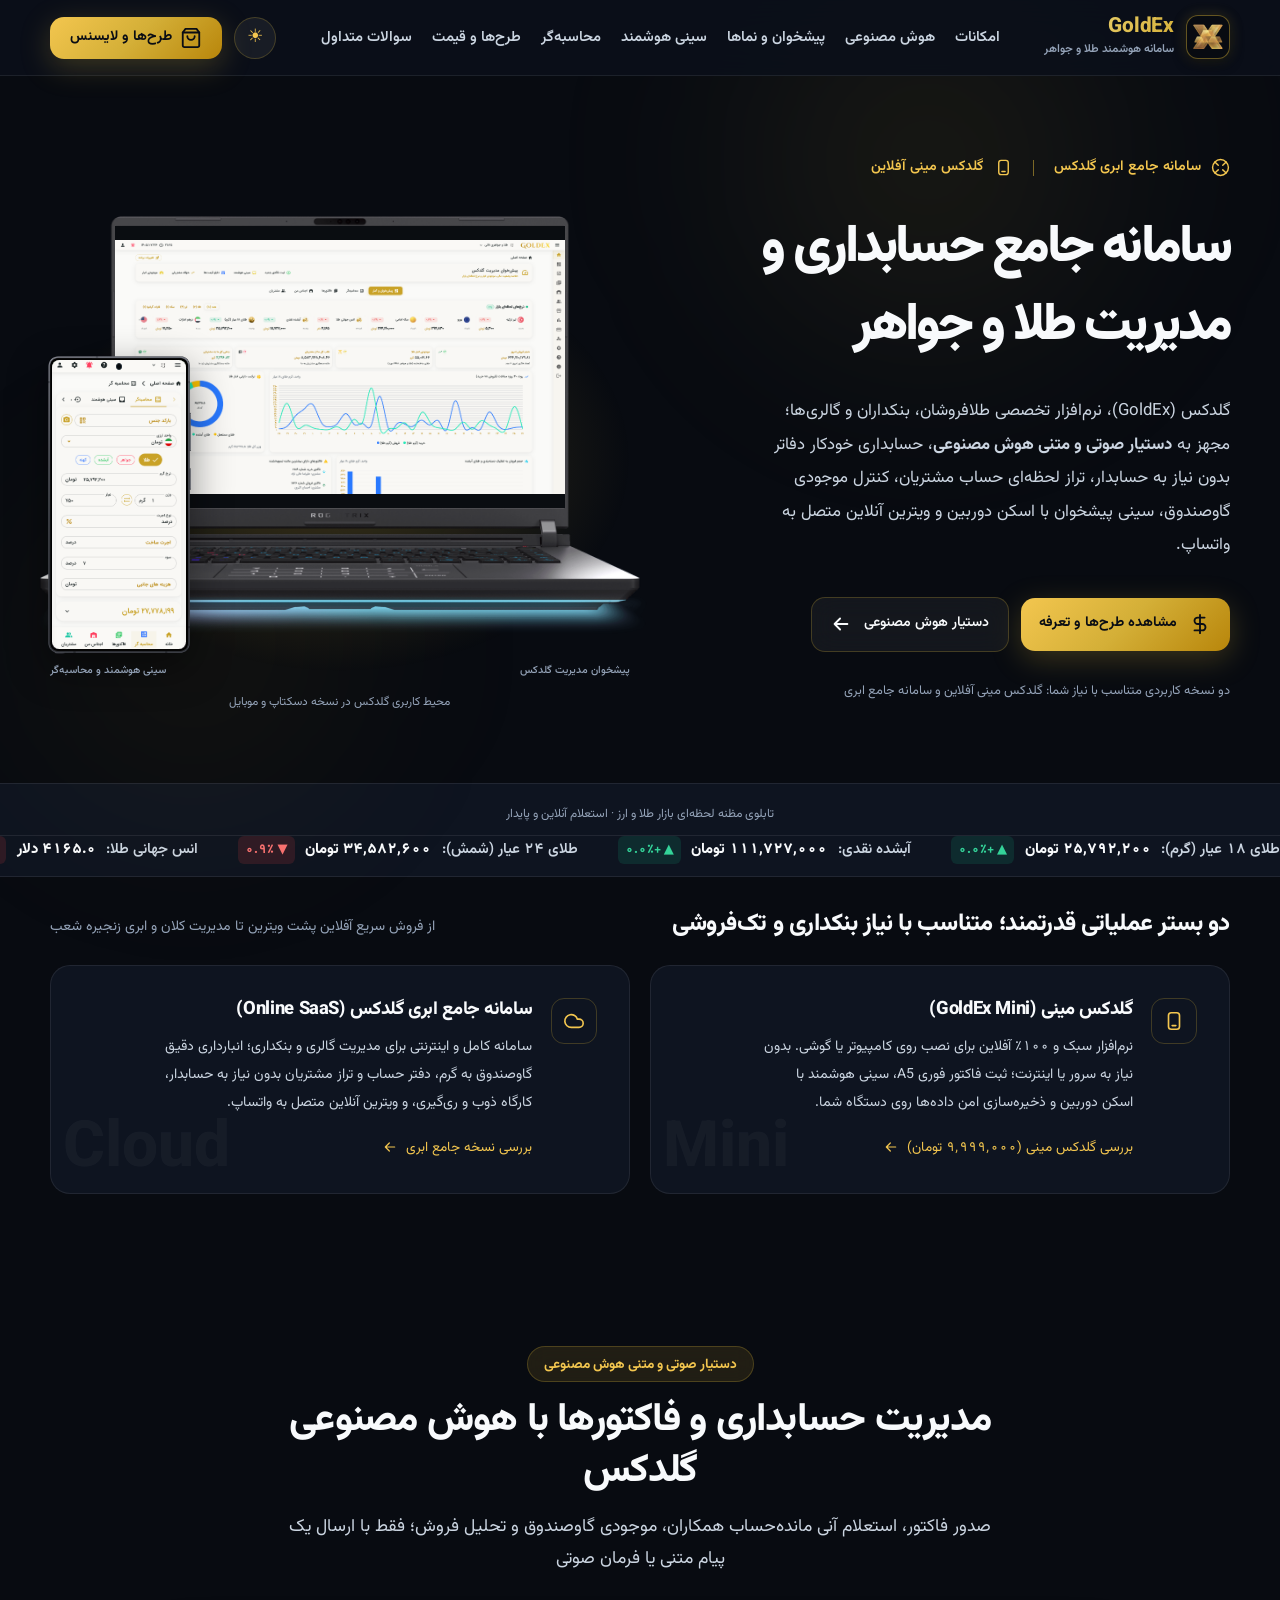
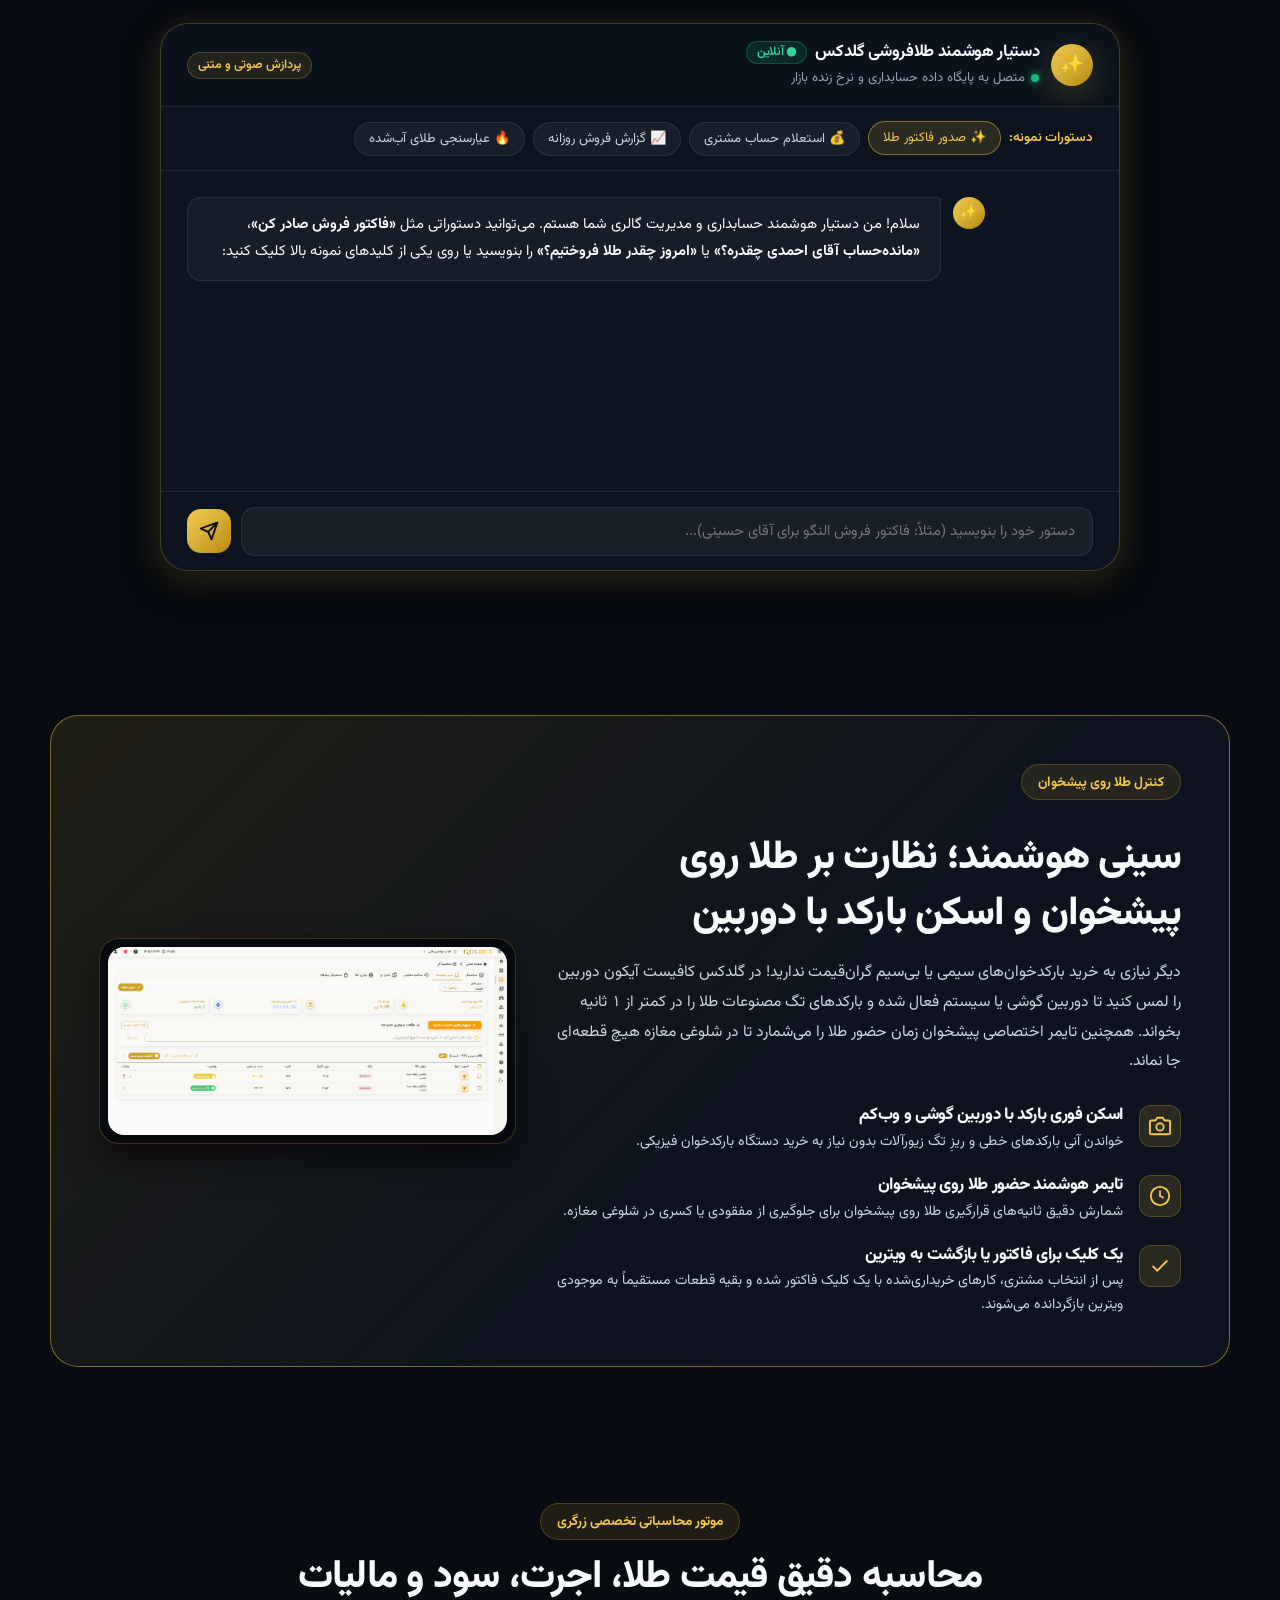
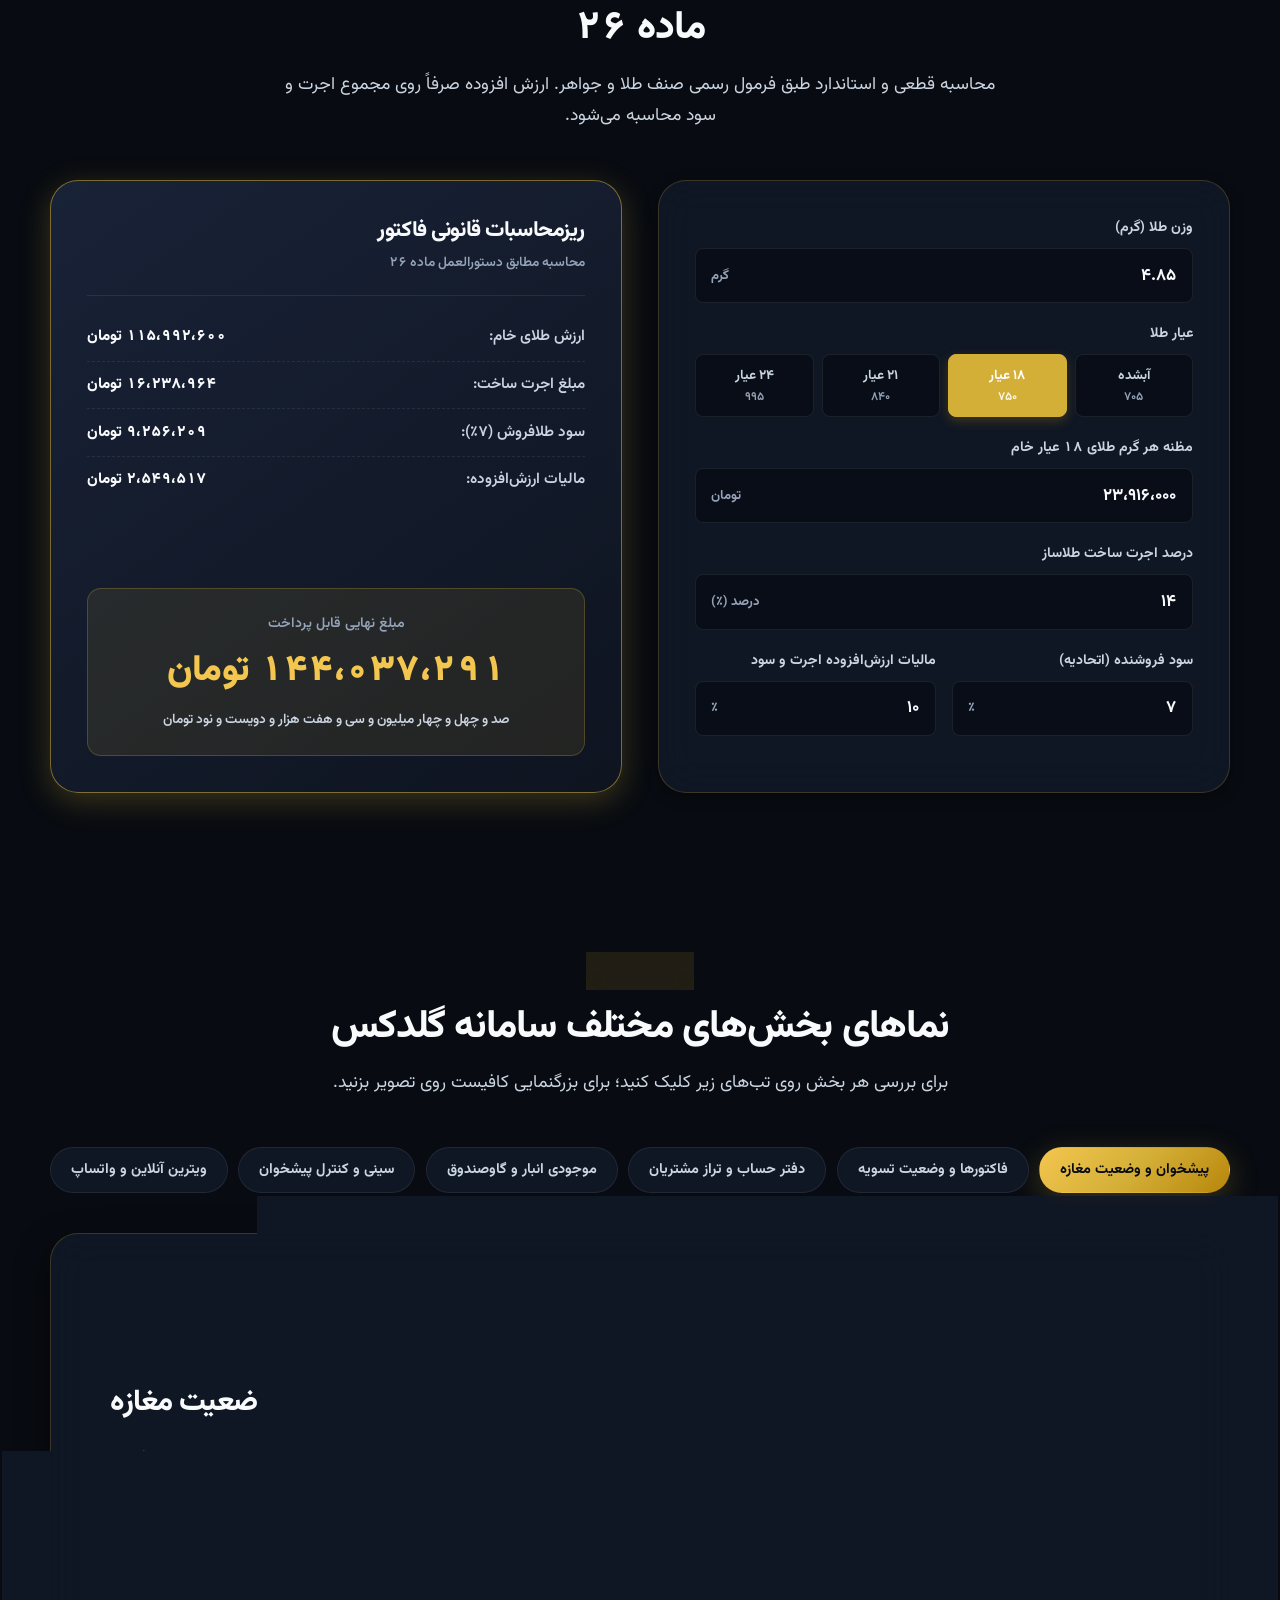
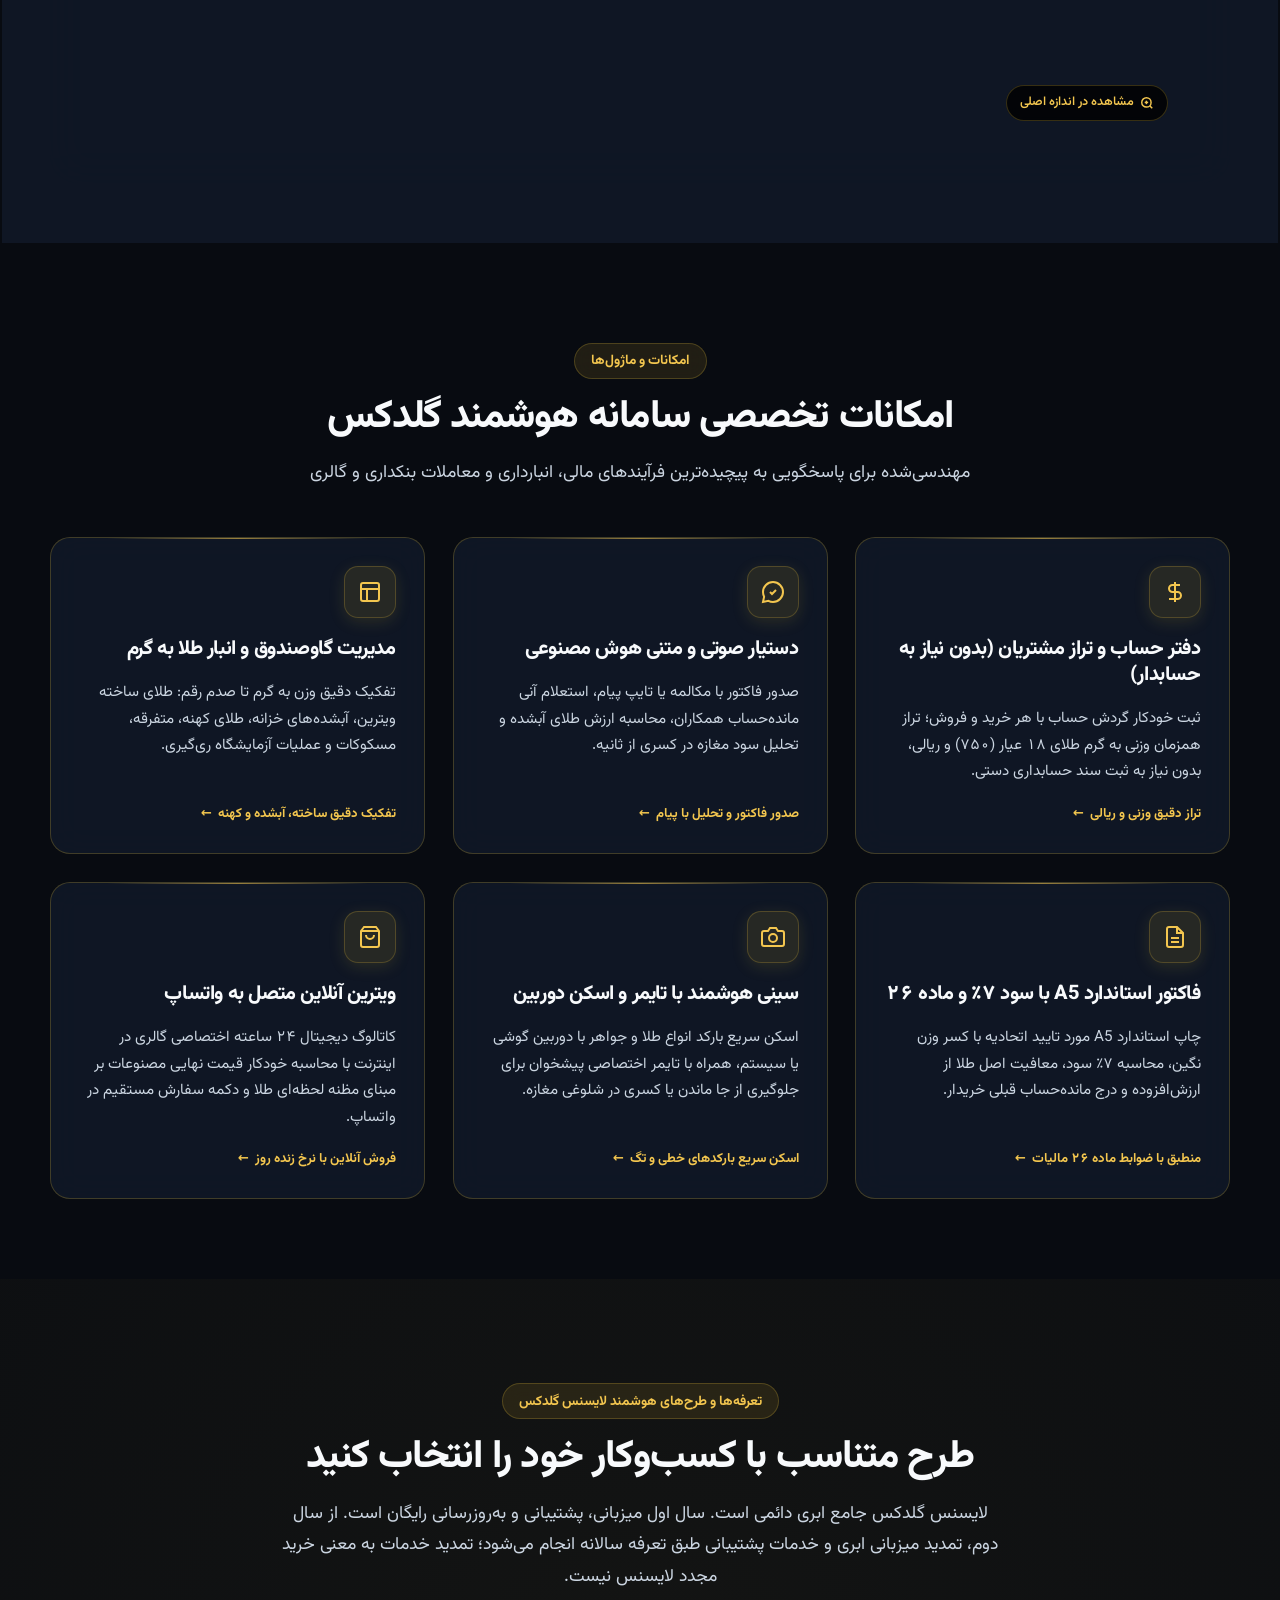
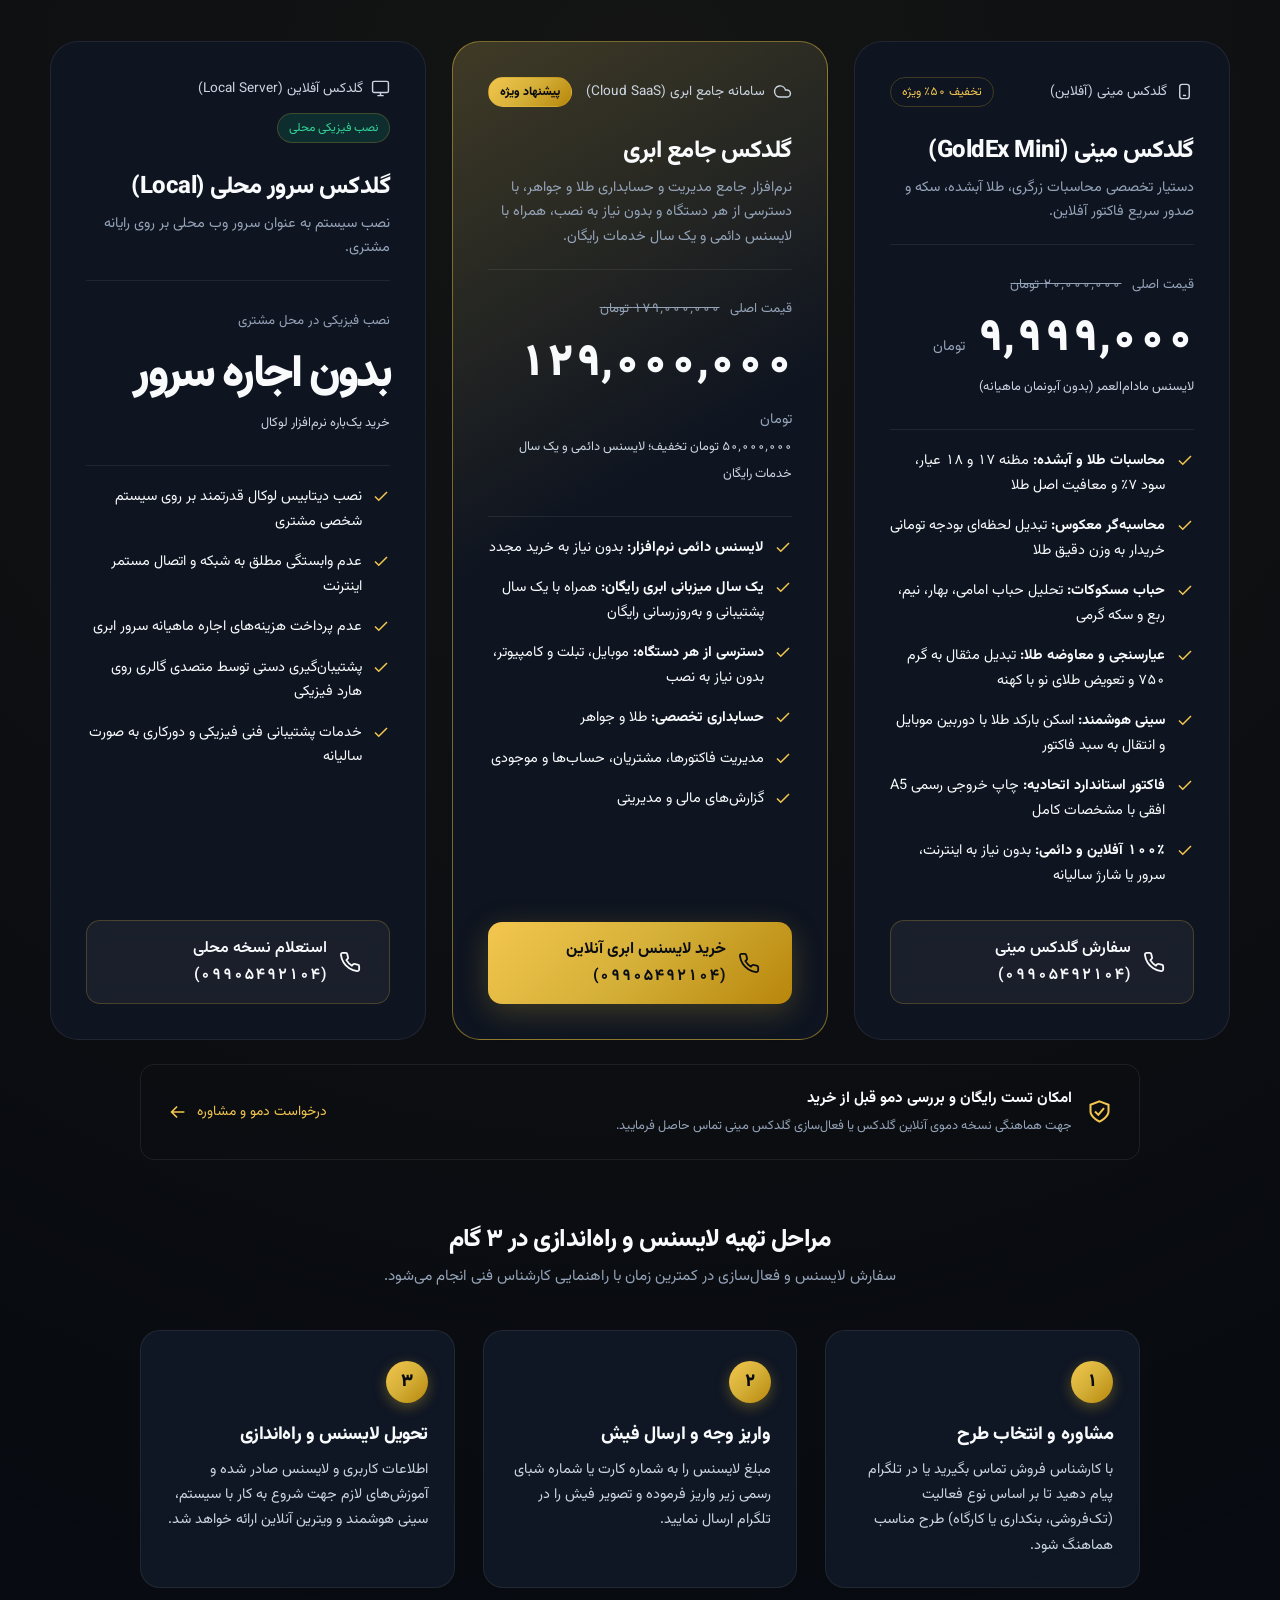
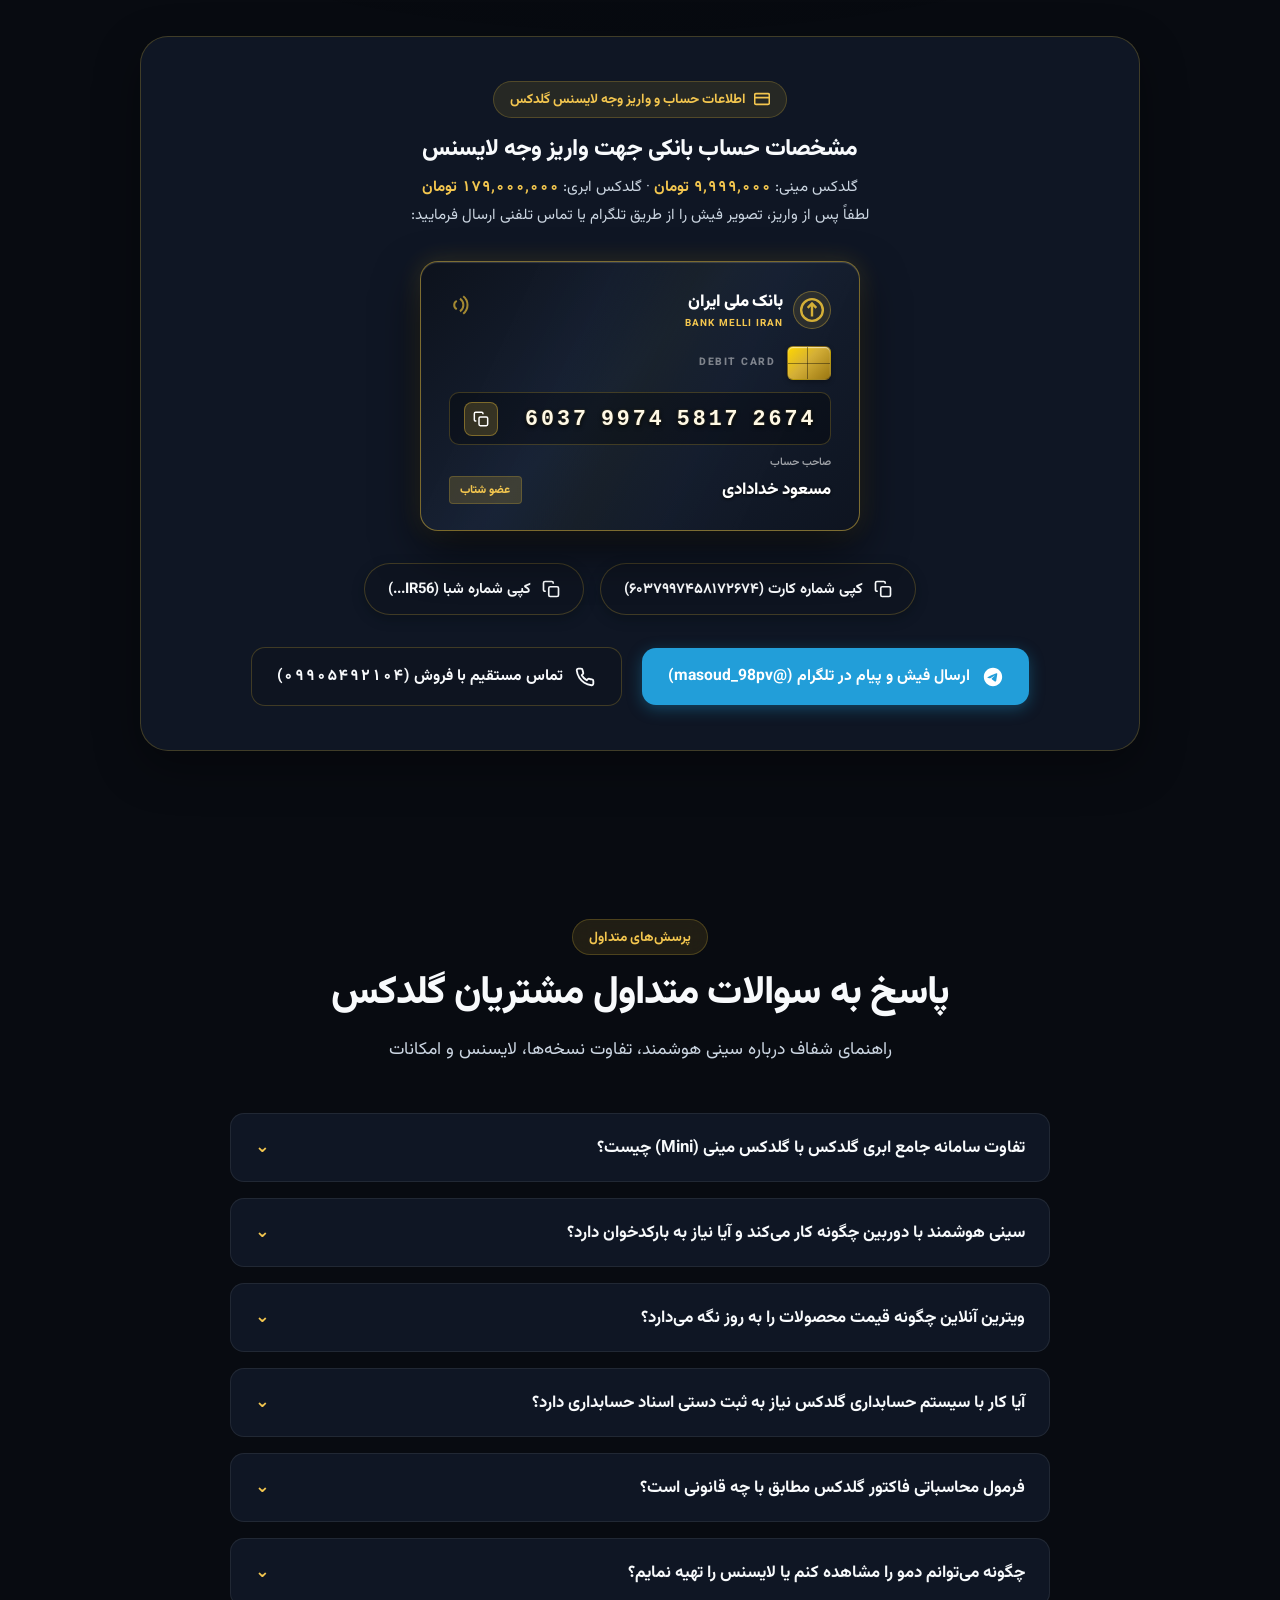
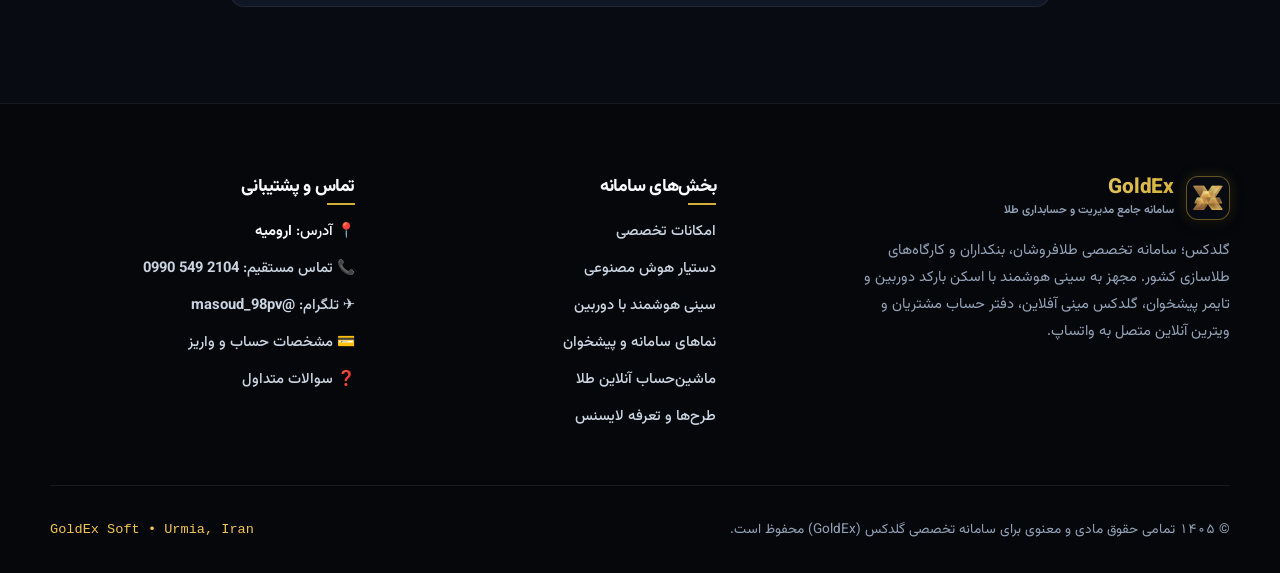
==== commit 397fad69: "fix(landing): publish lifetime cloud pricing with scoped CI deployment" ====
--- a/wwwroot/index.html
+++ b/wwwroot/index.html
@@ -6,7 +6,7 @@
   <title>گلدکس | سامانه جامع مدیریت و حسابداری هوشمند طلا و جواهر</title>
   
   <!-- Primary Meta & SEO -->
-  <meta name="description" content="گلدکس (GoldEx)؛ سامانه جامع مدیریت طلافروشی، بنکداری و گالری. مجهز به سینی هوشمند با اسکن بارکد دوربین و تایمر پیشخوان، گلدکس مینی آفلاین، دفتر حساب مشتریان و ویترین آنلاین متصل به واتساپ.">
+  <meta name="description" content="گلدکس (GoldEx)؛ نرم‌افزار تخصصی حسابداری و مدیریت طلافروشی. گلدکس جامع ابری با لایسنس دائمی، یک سال میزبانی، پشتیبانی و به‌روزرسانی رایگان، با قیمت ویژه ۱۲۹٬۰۰۰٬۰۰۰ تومان.">
   <meta name="keywords" content="گلدکس, GoldEx, گلدکس مینی, نرم افزار طلافروشی, سینی هوشمند طلا, اسکن بارکد با دوربین, حسابداری طلا, ویترین آنلاین طلا, پیشخوان زرگری, فاکتور A5, ماده ۲۶ مالیات, ارومیه">
   <meta name="robots" content="index, follow, max-image-preview:large, max-snippet:-1, max-video-preview:-1">
   <meta name="author" content="GoldEx Soft • مسعود خدادادی">
@@ -19,7 +19,7 @@
   <meta property="og:locale" content="fa_IR">
   <meta property="og:site_name" content="گلدکس (GoldEx)">
   <meta property="og:title" content="گلدکس | سامانه هوشمند مدیریت طلا و جواهر با سینی هوشمند">
-  <meta property="og:description" content="سینی هوشمند با اسکن بارکد دوربین و تایمر پیشخوان، گلدکس مینی آفلاین، ویترین آنلاین و دفتر حساب طلایی مشتریان.">
+  <meta property="og:description" content="گلدکس، نرم‌افزار تخصصی حسابداری و مدیریت طلافروشی؛ لایسنس دائمی جامع ابری با یک سال خدمات رایگان و قیمت ویژه ۱۲۹٬۰۰۰٬۰۰۰ تومان.">
   <meta property="og:url" content="https://goldexsoft.ir/">
   <meta property="og:image" content="assets/screens/screen_dashboard.png">
 
@@ -67,8 +67,8 @@
           },
           {
             "@type": "Offer",
-            "name": "سامانه جامع ابری گلدکس (GoldEx Cloud)",
-            "price": "1790000000",
+            "name": "گلدکس جامع ابری",
+            "price": "1290000000",
             "priceCurrency": "IRR",
             "url": "https://goldexsoft.ir/#pricing"
           }
@@ -648,7 +648,7 @@
           </div>
           <h2 class="section-title">طرح متناسب با کسب‌وکار خود را انتخاب کنید</h2>
           <p class="section-subtitle">
-            توسعه یافته بر پایه دو پلتفرم مجزا جهت تطابق ۱۰۰ درصدی با نیازهای بنکداری‌های ابری و طلافروشی‌های تک شعبه‌ای سنتی
+            لایسنس گلدکس جامع ابری دائمی است. سال اول میزبانی، پشتیبانی و به‌روزرسانی رایگان است. از سال دوم، تمدید میزبانی ابری و خدمات پشتیبانی طبق تعرفه سالانه انجام می‌شود؛ تمدید خدمات به معنی خرید مجدد لایسنس نیست.
           </p>
         </div>
 
@@ -718,44 +718,44 @@
                 <svg class="ui-icon" viewBox="0 0 24 24" fill="none" stroke="currentColor" stroke-width="1.8"><path d="M17.5 19H9a7 7 0 1 1 6.71-9h1.79a4.5 4.5 0 1 1 0 9Z"/></svg>
                 سامانه جامع ابری (Cloud SaaS)
               </span>
-              <span class="offer-badge">پیشنهاد برگزیده سازمانی</span>
-            </div>
-            <h3>گلدکس ابری (Online SaaS)</h3>
-            <p class="package-desc">مدیریت کامل حسابداری، انبارداری، زنجیره شعب و ویترین آنلاین.</p>
+              <span class="offer-badge">پیشنهاد ویژه</span>
+            </div>
+            <h3>گلدکس جامع ابری</h3>
+            <p class="package-desc">نرم‌افزار جامع مدیریت و حسابداری طلا و جواهر، با دسترسی از هر دستگاه و بدون نیاز به نصب، همراه با لایسنس دائمی و یک سال خدمات رایگان.</p>
 
             <div class="package-price">
-              <span class="previous-price">قیمت اصلی <del>۲۰۰٬۰۰۰٬۰۰۰ تومان</del></span>
+              <span class="previous-price">قیمت اصلی <del>۱۷۹٬۰۰۰٬۰۰۰ تومان</del></span>
               <div>
-                <strong>۱۷۹٬۰۰۰٬۰۰۰</strong>
+                <strong>۱۲۹٬۰۰۰٬۰۰۰</strong>
                 <span>تومان</span>
               </div>
-              <small>لایسنس پایه ابری پلتفرم سازمانی</small>
+              <small>۵۰٬۰۰۰٬۰۰۰ تومان تخفیف؛ لایسنس دائمی و یک سال خدمات رایگان</small>
             </div>
 
             <ul class="package-features">
               <li>
                 <svg class="ui-icon" viewBox="0 0 24 24" fill="none" stroke="currentColor" stroke-width="2"><polyline points="20 6 9 17 4 12"/></svg>
-                <span><strong>دامنه اختصاصی:</strong> اتصال ساب‌دامنه دلخواه یا دامنه شخصی گالری</span>
-              </li>
-              <li>
-                <svg class="ui-icon" viewBox="0 0 24 24" fill="none" stroke="currentColor" stroke-width="2"><polyline points="20 6 9 17 4 12"/></svg>
-                <span><strong>بکاپ اتوماتیک:</strong> نسخه پشتیبان زمان‌بندی‌شده ابری</span>
-              </li>
-              <li>
-                <svg class="ui-icon" viewBox="0 0 24 24" fill="none" stroke="currentColor" stroke-width="2"><polyline points="20 6 9 17 4 12"/></svg>
-                <span><strong>سینی هوشمند با دوربین:</strong> اسکن بارکد و تایمر زمان حضور طلا روی پیشخوان</span>
-              </li>
-              <li>
-                <svg class="ui-icon" viewBox="0 0 24 24" fill="none" stroke="currentColor" stroke-width="2"><polyline points="20 6 9 17 4 12"/></svg>
-                <span><strong>ویترین آنلاین:</strong> کاتالوگ با مظنه زنده و سفارش در واتساپ</span>
-              </li>
-              <li>
-                <svg class="ui-icon" viewBox="0 0 24 24" fill="none" stroke="currentColor" stroke-width="2"><polyline points="20 6 9 17 4 12"/></svg>
-                <span>کاردکس کالا، عملیات ذوب و آزمایشگاه ری‌گیری طلا</span>
-              </li>
-              <li>
-                <svg class="ui-icon" viewBox="0 0 24 24" fill="none" stroke="currentColor" stroke-width="2"><polyline points="20 6 9 17 4 12"/></svg>
-                <span>دفتر حساب خودکار مشتریان با ورود امن پیامکی بدون نیاز به حسابدار</span>
+                <span><strong>لایسنس دائمی نرم‌افزار:</strong> بدون نیاز به خرید مجدد</span>
+              </li>
+              <li>
+                <svg class="ui-icon" viewBox="0 0 24 24" fill="none" stroke="currentColor" stroke-width="2"><polyline points="20 6 9 17 4 12"/></svg>
+                <span><strong>یک سال میزبانی ابری رایگان:</strong> همراه با یک سال پشتیبانی و به‌روزرسانی رایگان</span>
+              </li>
+              <li>
+                <svg class="ui-icon" viewBox="0 0 24 24" fill="none" stroke="currentColor" stroke-width="2"><polyline points="20 6 9 17 4 12"/></svg>
+                <span><strong>دسترسی از هر دستگاه:</strong> موبایل، تبلت و کامپیوتر، بدون نیاز به نصب</span>
+              </li>
+              <li>
+                <svg class="ui-icon" viewBox="0 0 24 24" fill="none" stroke="currentColor" stroke-width="2"><polyline points="20 6 9 17 4 12"/></svg>
+                <span><strong>حسابداری تخصصی:</strong> طلا و جواهر</span>
+              </li>
+              <li>
+                <svg class="ui-icon" viewBox="0 0 24 24" fill="none" stroke="currentColor" stroke-width="2"><polyline points="20 6 9 17 4 12"/></svg>
+                <span>مدیریت فاکتورها، مشتریان، حساب‌ها و موجودی</span>
+              </li>
+              <li>
+                <svg class="ui-icon" viewBox="0 0 24 24" fill="none" stroke="currentColor" stroke-width="2"><polyline points="20 6 9 17 4 12"/></svg>
+                <span>گزارش‌های مالی و مدیریتی</span>
               </li>
             </ul>
 
@@ -1016,7 +1016,7 @@
               <span class="faq-icon" aria-hidden="true">⌄</span>
             </button>
             <div class="faq-answer">
-              گلدکس مینی یک نسخه سبک و ۱۰۰٪ آفلاین است که برای محاسبات تخصصی زرگری، فروش و صدور سریع فاکتور با قیمت ویژه ۹٬۹۹۹٬۰۰۰ تومان (تخفیف از ۲۰ میلیون تومان) ارائه می‌شود و هیچ نیازی به اتصال اینترنت یا سرور ندارد. سامانه جامع ابری گلدکس با قیمت ۱۷۹ میلیون تومان، سیستم کامل مدیریت گالری شامل دستیار هوش مصنوعی، انبارداری گاوصندوق، دفتر حساب مشتریان بدون نیاز به حسابدار، کارگاه ذوب و ری‌گیری، دامنه اختصاصی با نام گالری و ویترین آنلاین متصل به واتساپ است.
+              گلدکس مینی یک نسخه سبک و ۱۰۰٪ آفلاین است که برای محاسبات تخصصی زرگری، فروش و صدور سریع فاکتور با قیمت ویژه ۹٬۹۹۹٬۰۰۰ تومان (تخفیف از ۲۰ میلیون تومان) ارائه می‌شود و هیچ نیازی به اتصال اینترنت یا سرور ندارد. گلدکس جامع ابری، نرم‌افزار تخصصی حسابداری و مدیریت طلافروشی، با قیمت اصلی ۱۷۹٬۰۰۰٬۰۰۰ تومان و قیمت ویژه ۱۲۹٬۰۰۰٬۰۰۰ تومان (۵۰٬۰۰۰٬۰۰۰ تومان تخفیف) ارائه می‌شود. لایسنس نرم‌افزار دائمی است و سال اول میزبانی ابری، پشتیبانی و به‌روزرسانی رایگان است. از سال دوم، تمدید میزبانی ابری و خدمات پشتیبانی طبق تعرفه سالانه انجام می‌شود؛ تمدید خدمات به معنی خرید مجدد لایسنس نیست.
             </div>
           </div>
 
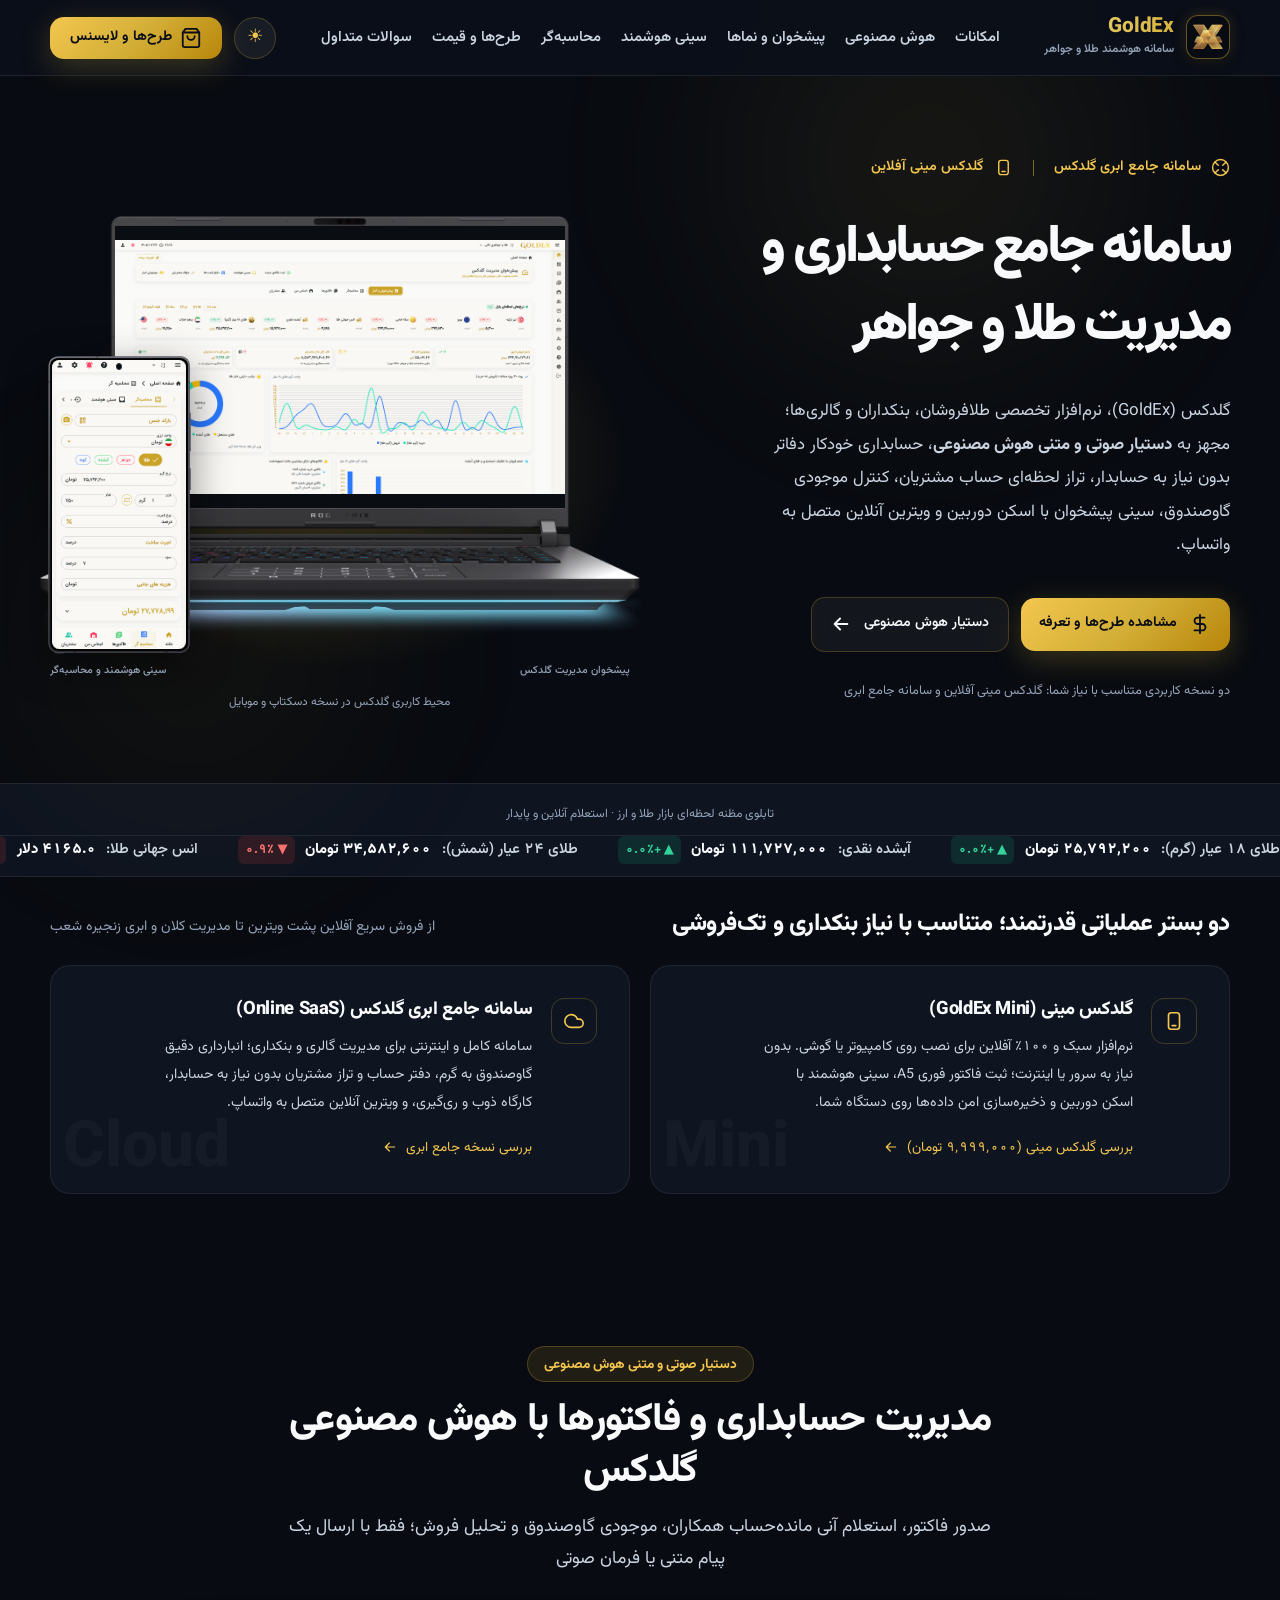
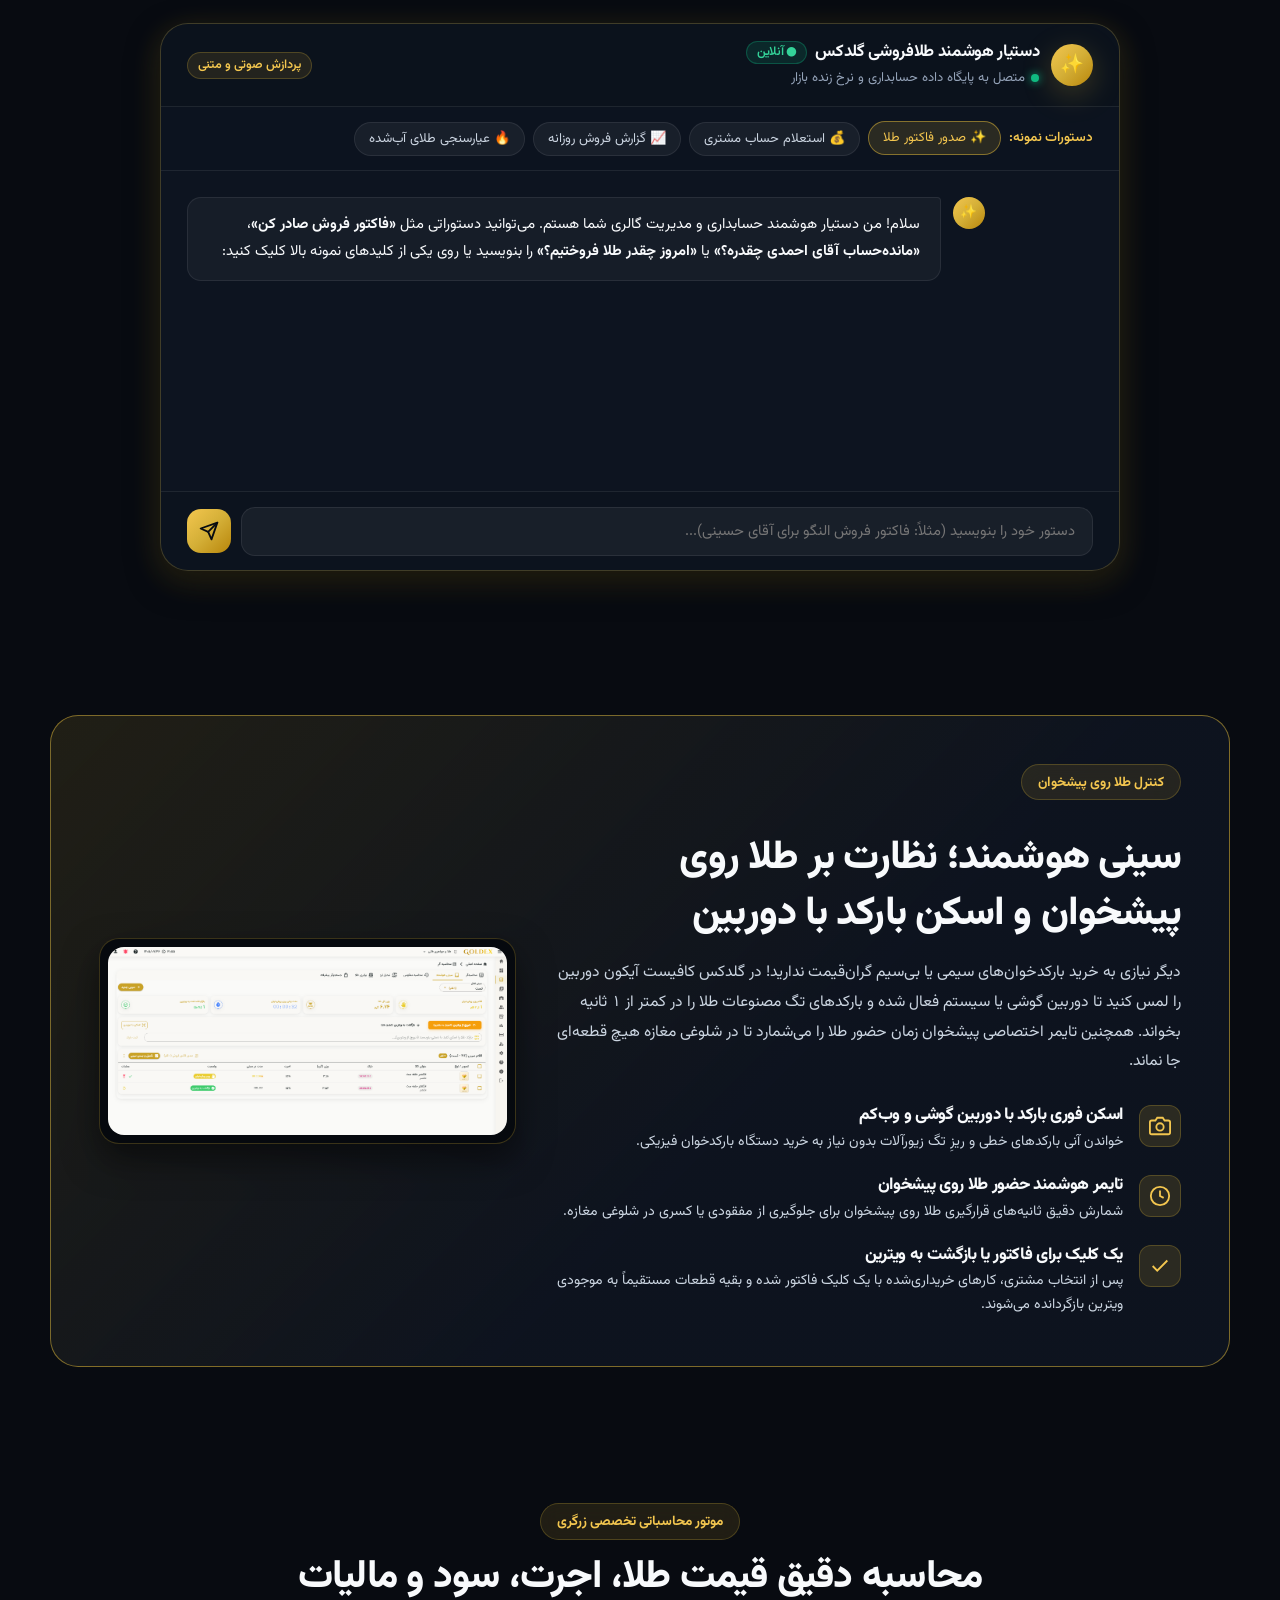
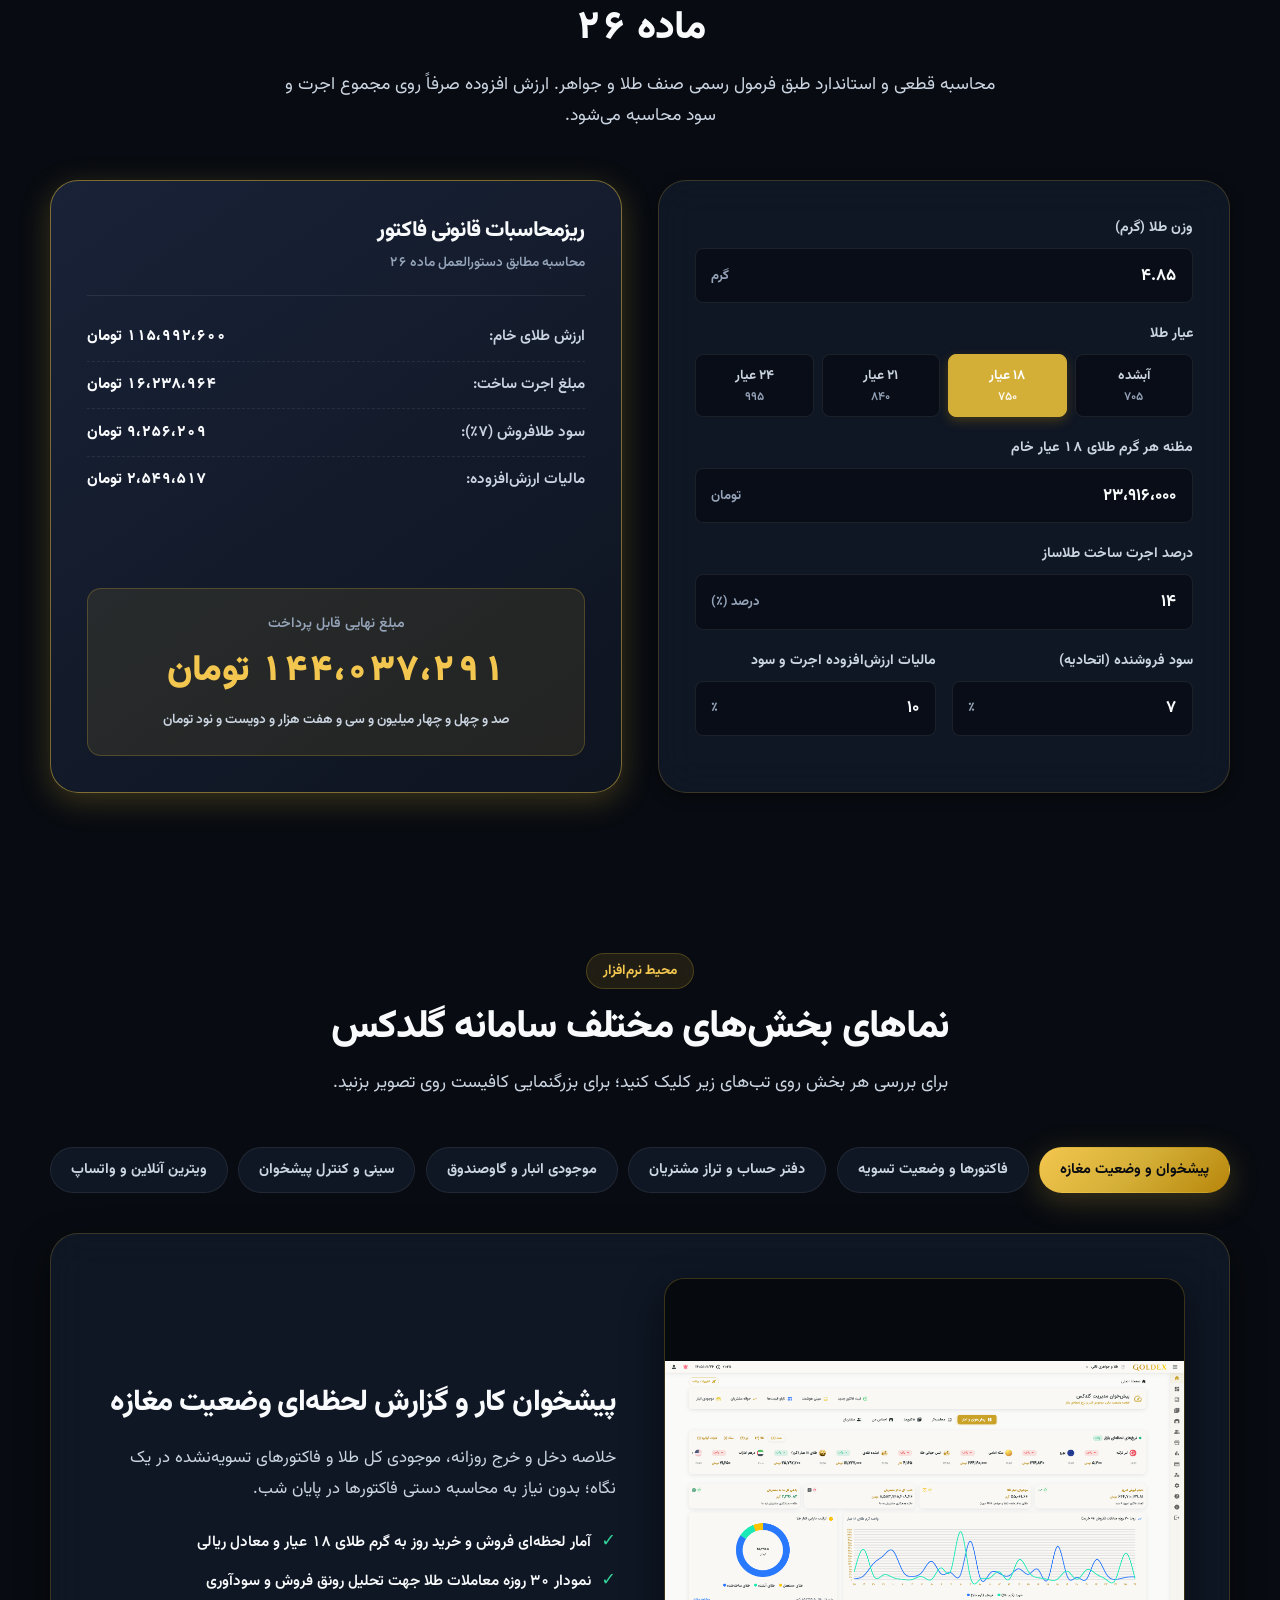
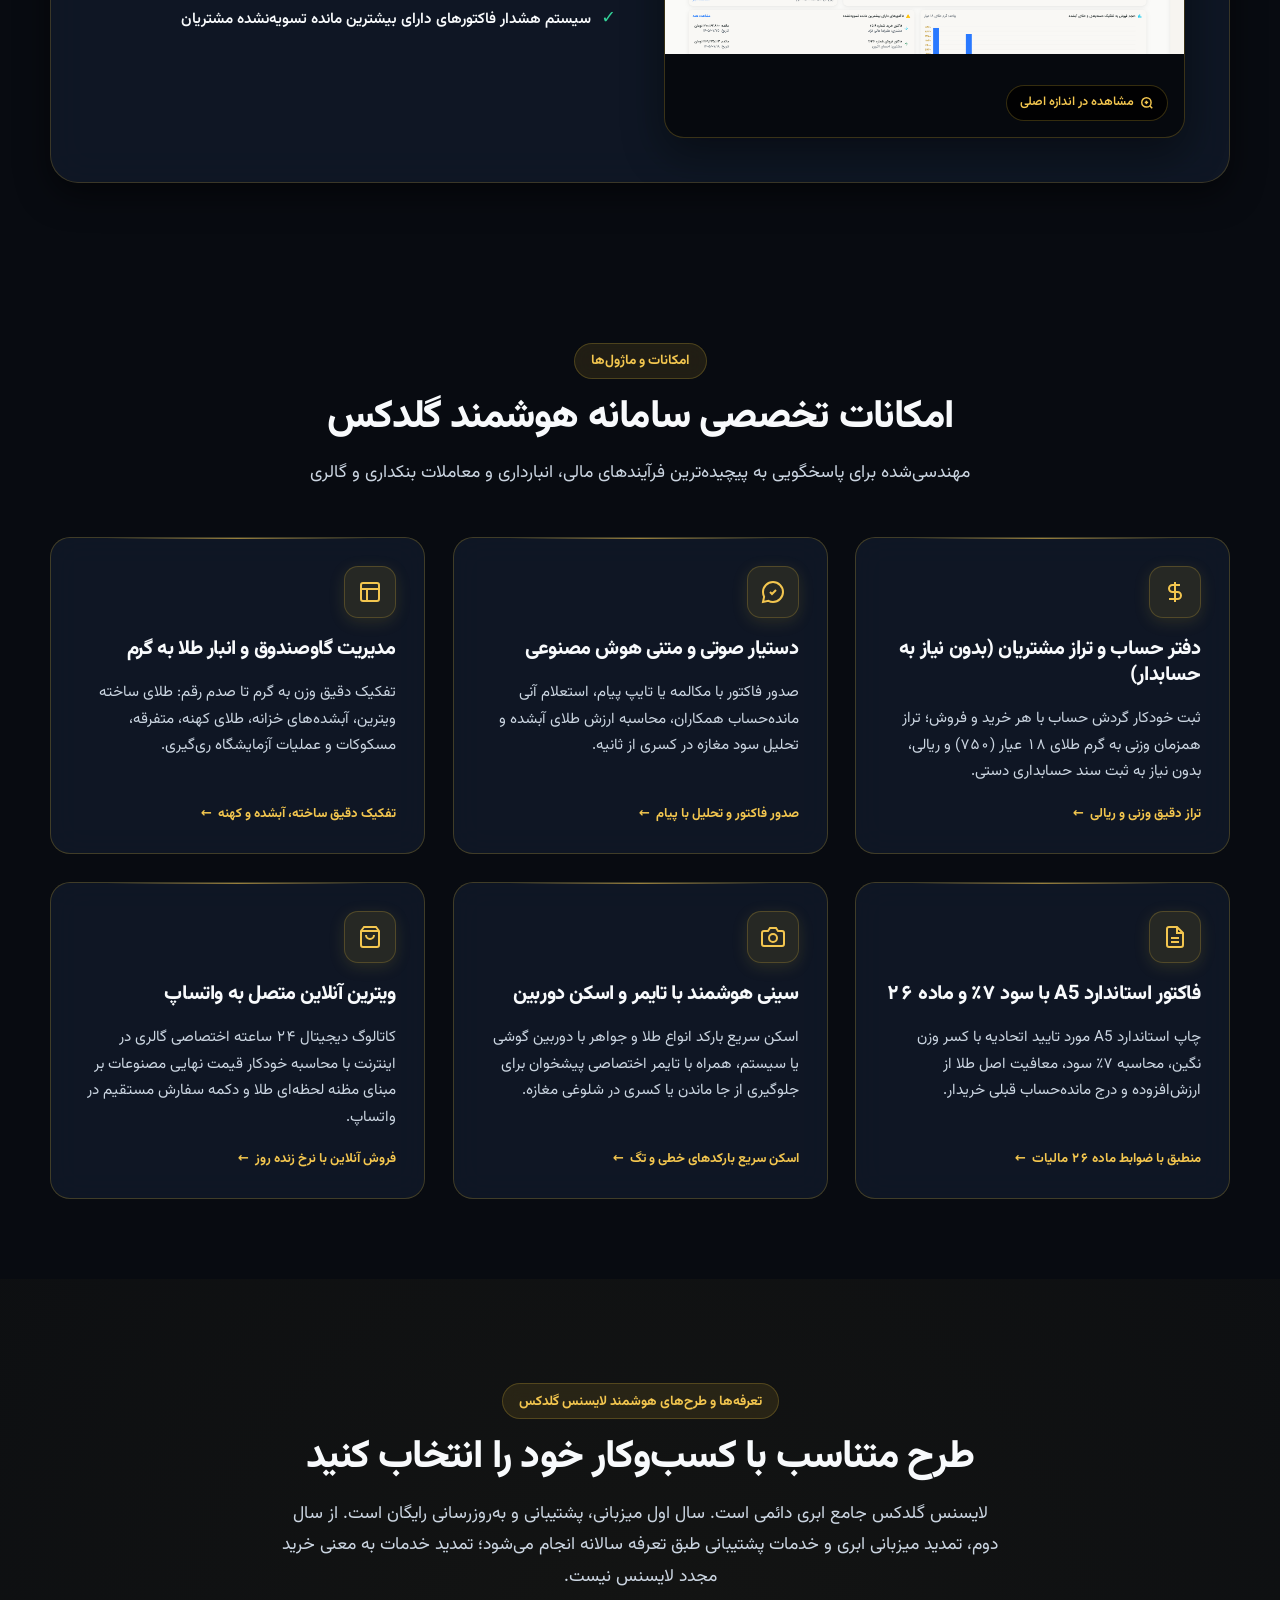
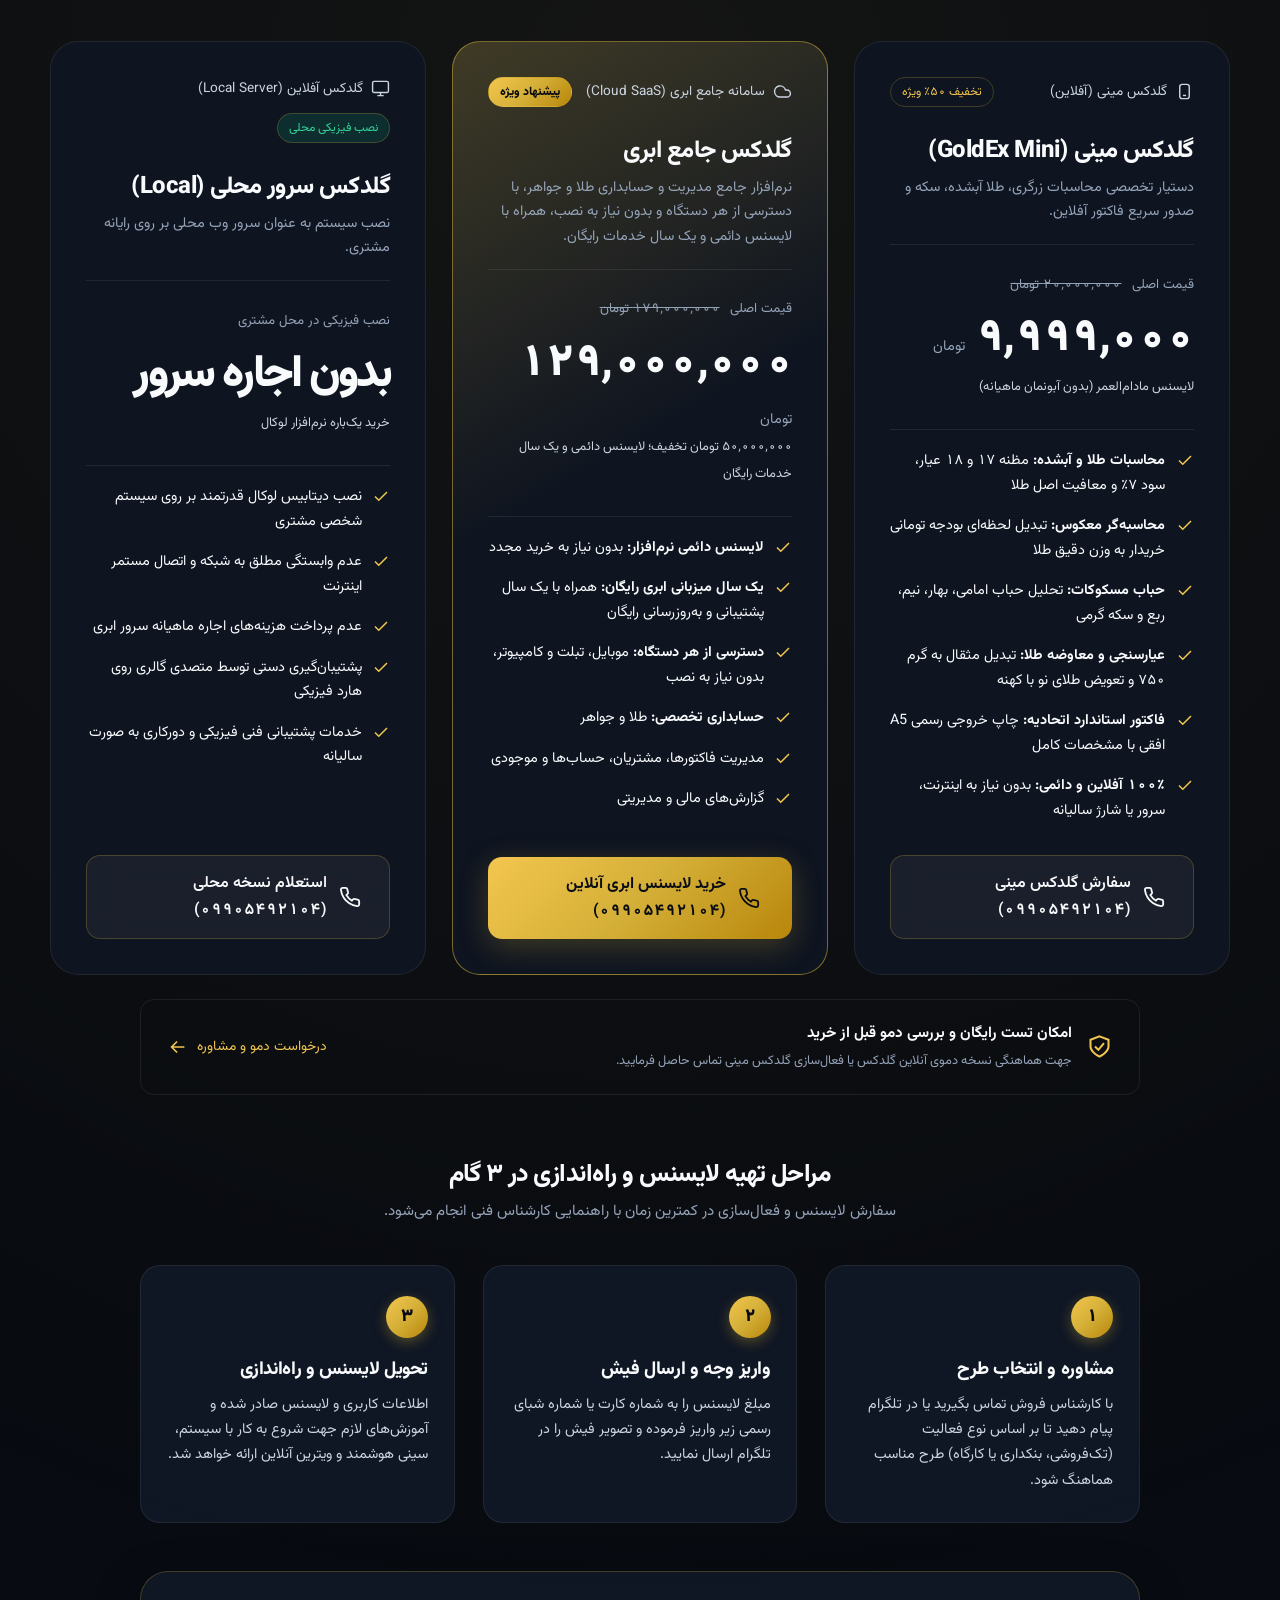
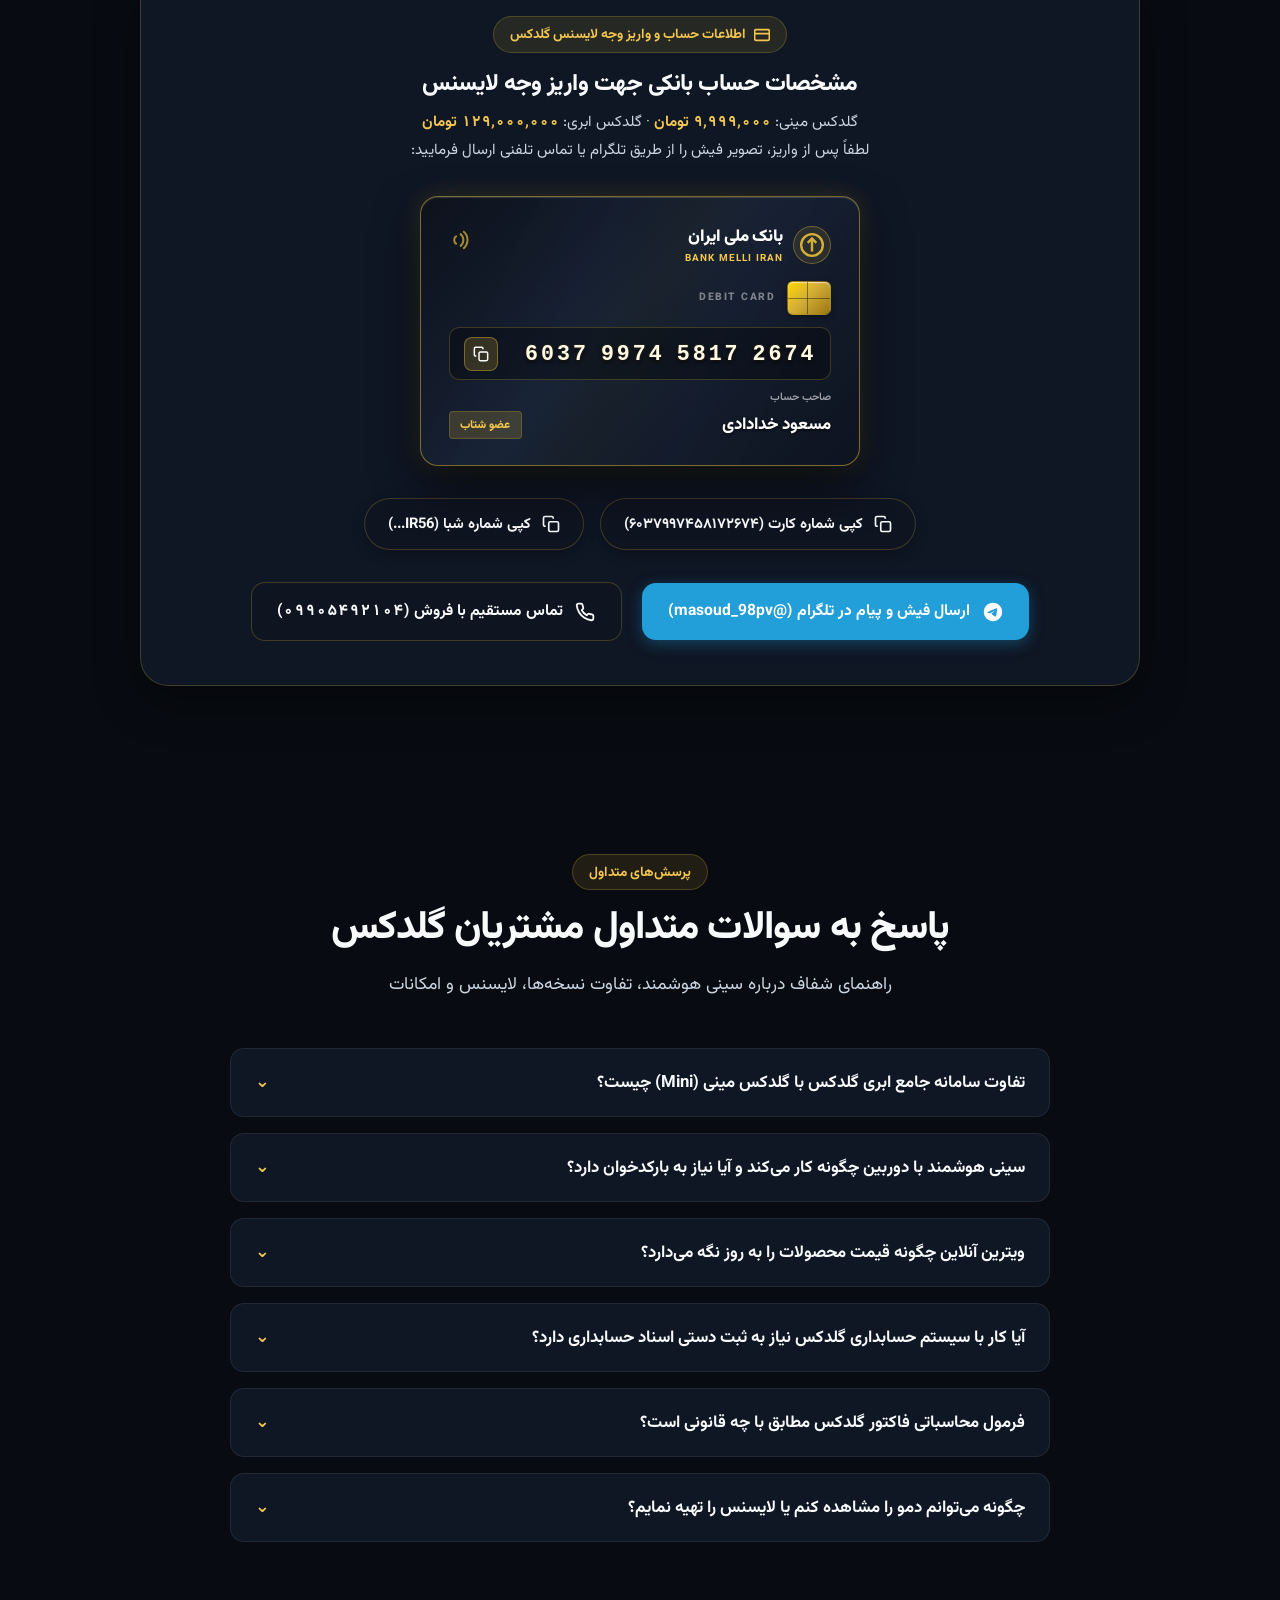
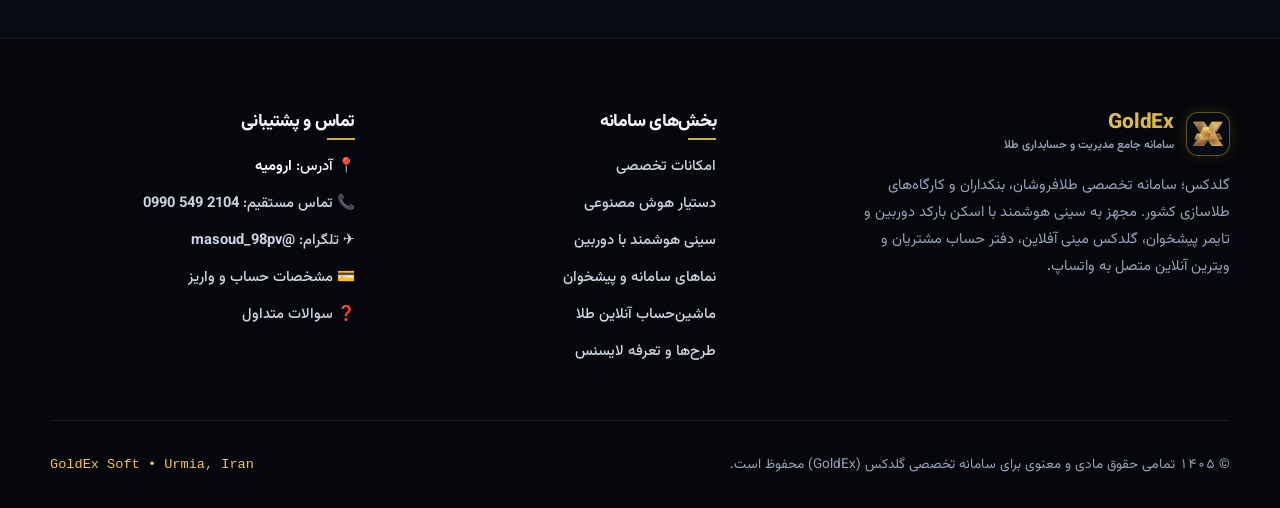
==== commit e6fb7df9: "fix(landing): remove smart tray claim from GoldEx Mini" ====
--- a/wwwroot/index.html
+++ b/wwwroot/index.html
@@ -693,10 +693,6 @@
               </li>
               <li>
                 <svg class="ui-icon" viewBox="0 0 24 24" fill="none" stroke="currentColor" stroke-width="2"><polyline points="20 6 9 17 4 12"/></svg>
-                <span><strong>سینی هوشمند:</strong> اسکن بارکد طلا با دوربین موبایل و انتقال به سبد فاکتور</span>
-              </li>
-              <li>
-                <svg class="ui-icon" viewBox="0 0 24 24" fill="none" stroke="currentColor" stroke-width="2"><polyline points="20 6 9 17 4 12"/></svg>
                 <span><strong>فاکتور استاندارد اتحادیه:</strong> چاپ خروجی رسمی A5 افقی با مشخصات کامل</span>
               </li>
               <li>
@@ -874,7 +870,7 @@
 
             <h3 class="pricing-contact-title">مشخصات حساب بانکی جهت واریز وجه لایسنس</h3>
             <p class="pricing-contact-desc">
-              گلدکس مینی: <strong>۹٬۹۹۹٬۰۰۰ تومان</strong> · گلدکس ابری: <strong>۱۷۹٬۰۰۰٬۰۰۰ تومان</strong><br>
+              گلدکس مینی: <strong>۹٬۹۹۹٬۰۰۰ تومان</strong> · گلدکس ابری: <strong>۱۲۹٬۰۰۰٬۰۰۰ تومان</strong><br>
               لطفاً پس از واریز، تصویر فیش را از طریق تلگرام یا تماس تلفنی ارسال فرمایید:
             </p>
 
@@ -1016,7 +1012,7 @@
               <span class="faq-icon" aria-hidden="true">⌄</span>
             </button>
             <div class="faq-answer">
-              گلدکس مینی یک نسخه سبک و ۱۰۰٪ آفلاین است که برای محاسبات تخصصی زرگری، فروش و صدور سریع فاکتور با قیمت ویژه ۹٬۹۹۹٬۰۰۰ تومان (تخفیف از ۲۰ میلیون تومان) ارائه می‌شود و هیچ نیازی به اتصال اینترنت یا سرور ندارد. گلدکس جامع ابری، نرم‌افزار تخصصی حسابداری و مدیریت طلافروشی، با قیمت اصلی ۱۷۹٬۰۰۰٬۰۰۰ تومان و قیمت ویژه ۱۲۹٬۰۰۰٬۰۰۰ تومان (۵۰٬۰۰۰٬۰۰۰ تومان تخفیف) ارائه می‌شود. لایسنس نرم‌افزار دائمی است و سال اول میزبانی ابری، پشتیبانی و به‌روزرسانی رایگان است. از سال دوم، تمدید میزبانی ابری و خدمات پشتیبانی طبق تعرفه سالانه انجام می‌شود؛ تمدید خدمات به معنی خرید مجدد لایسنس نیست.
+              گلدکس مینی یک نسخه سبک و ۱۰۰٪ آفلاین است که برای محاسبات تخصصی زرگری، فروش و صدور سریع فاکتور با قیمت ویژه ۹٬۹۹۹٬۰۰۰ تومان (تخفیف از ۲۰ میلیون تومان) ارائه می‌شود و هیچ نیازی به اتصال اینترنت یا سرور ندارد. سینی هوشمند و اسکن بارکد با دوربین مخصوص نسخه جامع است و در گلدکس مینی وجود ندارد. گلدکس جامع ابری، نرم‌افزار تخصصی حسابداری و مدیریت طلافروشی، با قیمت اصلی ۱۷۹٬۰۰۰٬۰۰۰ تومان و قیمت ویژه ۱۲۹٬۰۰۰٬۰۰۰ تومان (۵۰٬۰۰۰٬۰۰۰ تومان تخفیف) ارائه می‌شود. لایسنس نرم‌افزار دائمی است و سال اول میزبانی ابری، پشتیبانی و به‌روزرسانی رایگان است. از سال دوم، تمدید میزبانی ابری و خدمات پشتیبانی طبق تعرفه سالانه انجام می‌شود؛ تمدید خدمات به معنی خرید مجدد لایسنس نیست.
             </div>
           </div>
 
@@ -1026,7 +1022,7 @@
               <span class="faq-icon" aria-hidden="true">⌄</span>
             </button>
             <div class="faq-answer">
-              خیر، به هیچ دستگاه بارکدخوان فیزیکی نیاز ندارید! با لمس آیکون دوربین در سینی هوشمند گلدکس، دوربین گوشی، تبلت یا وب‌کم باز شده و بارکد تگ زیورآلات را در کمتر از یک ثانیه اسکن می‌کند. همچنین تایمر هوشمند پیشخوان ثانیه‌های حضور طلا جلوی مشتری را می‌شمارد تا در شلوغی مغازه چیزی مفقود نشود؛ سپس با یک کلیک فاکتور صادر شده یا طلاها به موجودی ویترین برگردانده می‌شوند.
+              خیر، به هیچ دستگاه بارکدخوان فیزیکی نیاز ندارید! با لمس آیکون دوربین در سینی هوشمند گلدکس جامع، دوربین گوشی، تبلت یا وب‌کم باز شده و بارکد تگ زیورآلات را در کمتر از یک ثانیه اسکن می‌کند. همچنین تایمر هوشمند پیشخوان ثانیه‌های حضور طلا جلوی مشتری را می‌شمارد تا در شلوغی مغازه چیزی مفقود نشود؛ سپس با یک کلیک فاکتور صادر شده یا طلاها به موجودی ویترین برگردانده می‌شوند.
             </div>
           </div>
 
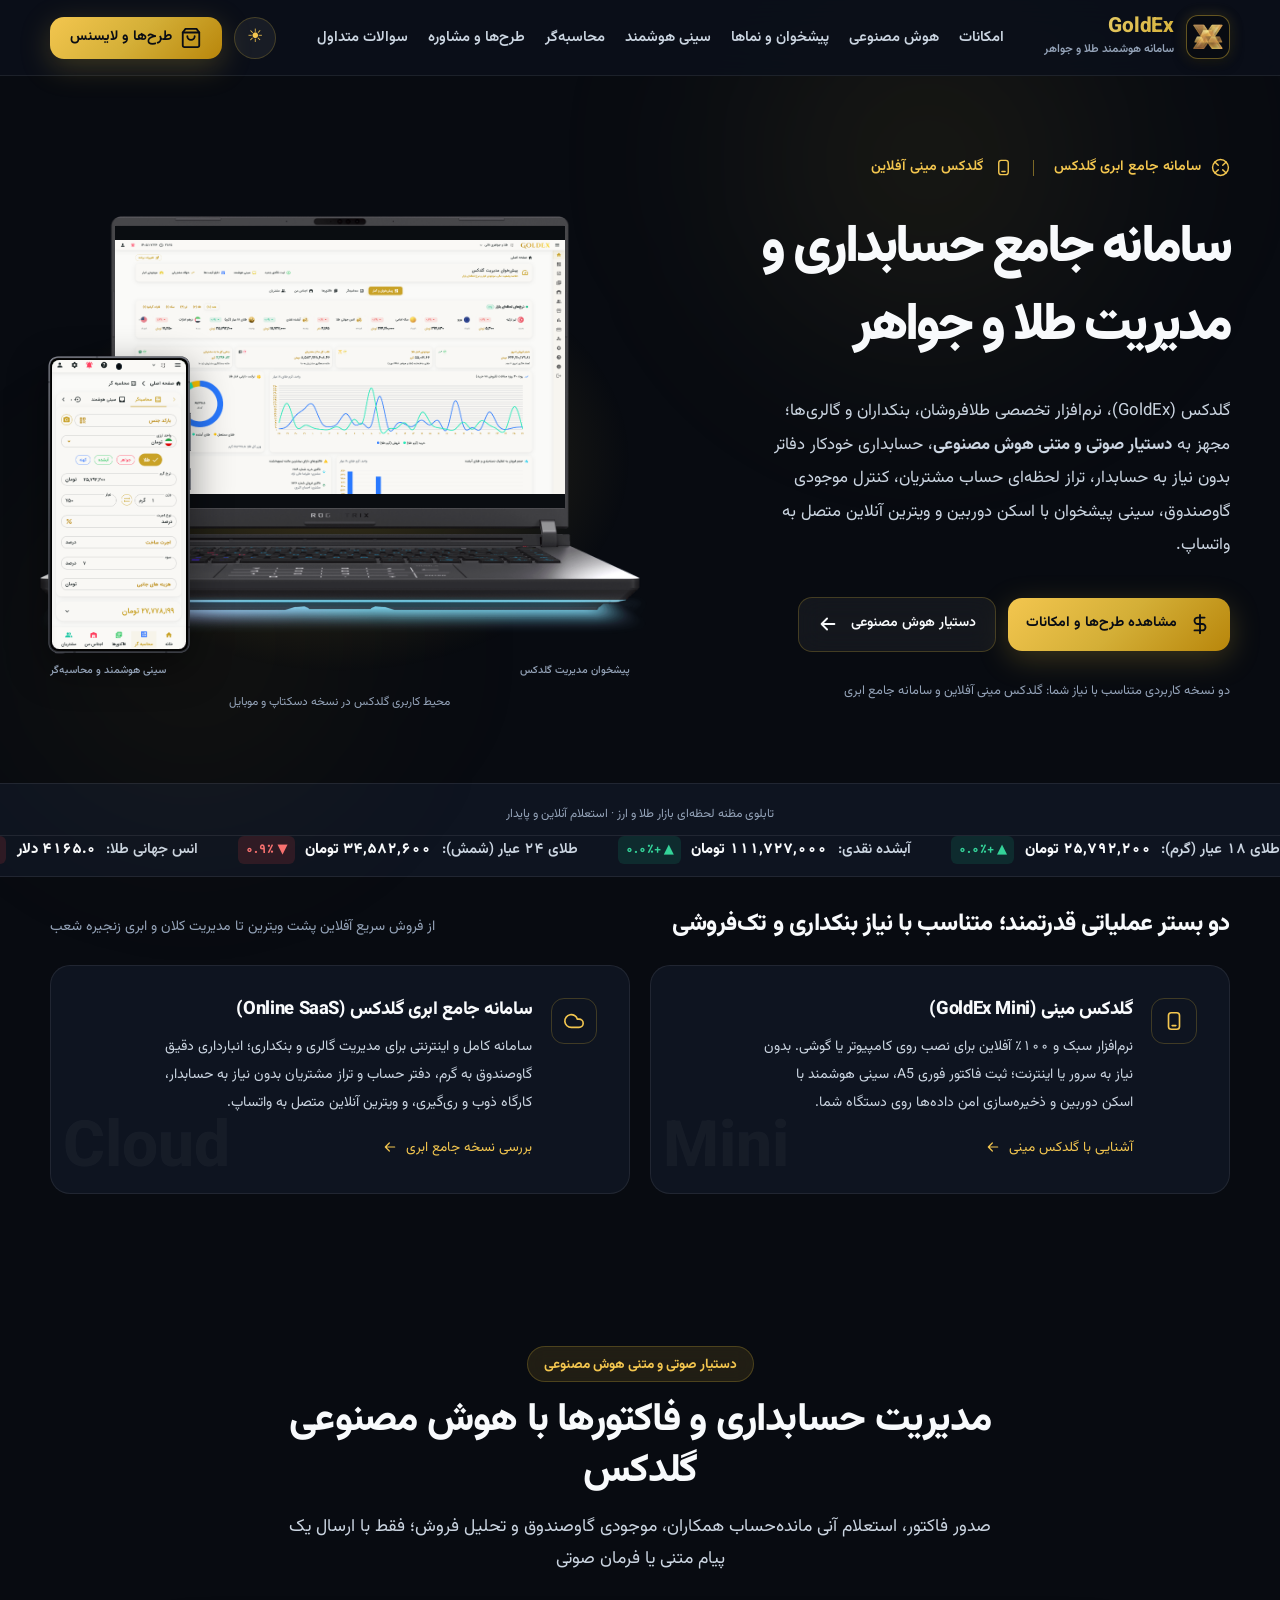
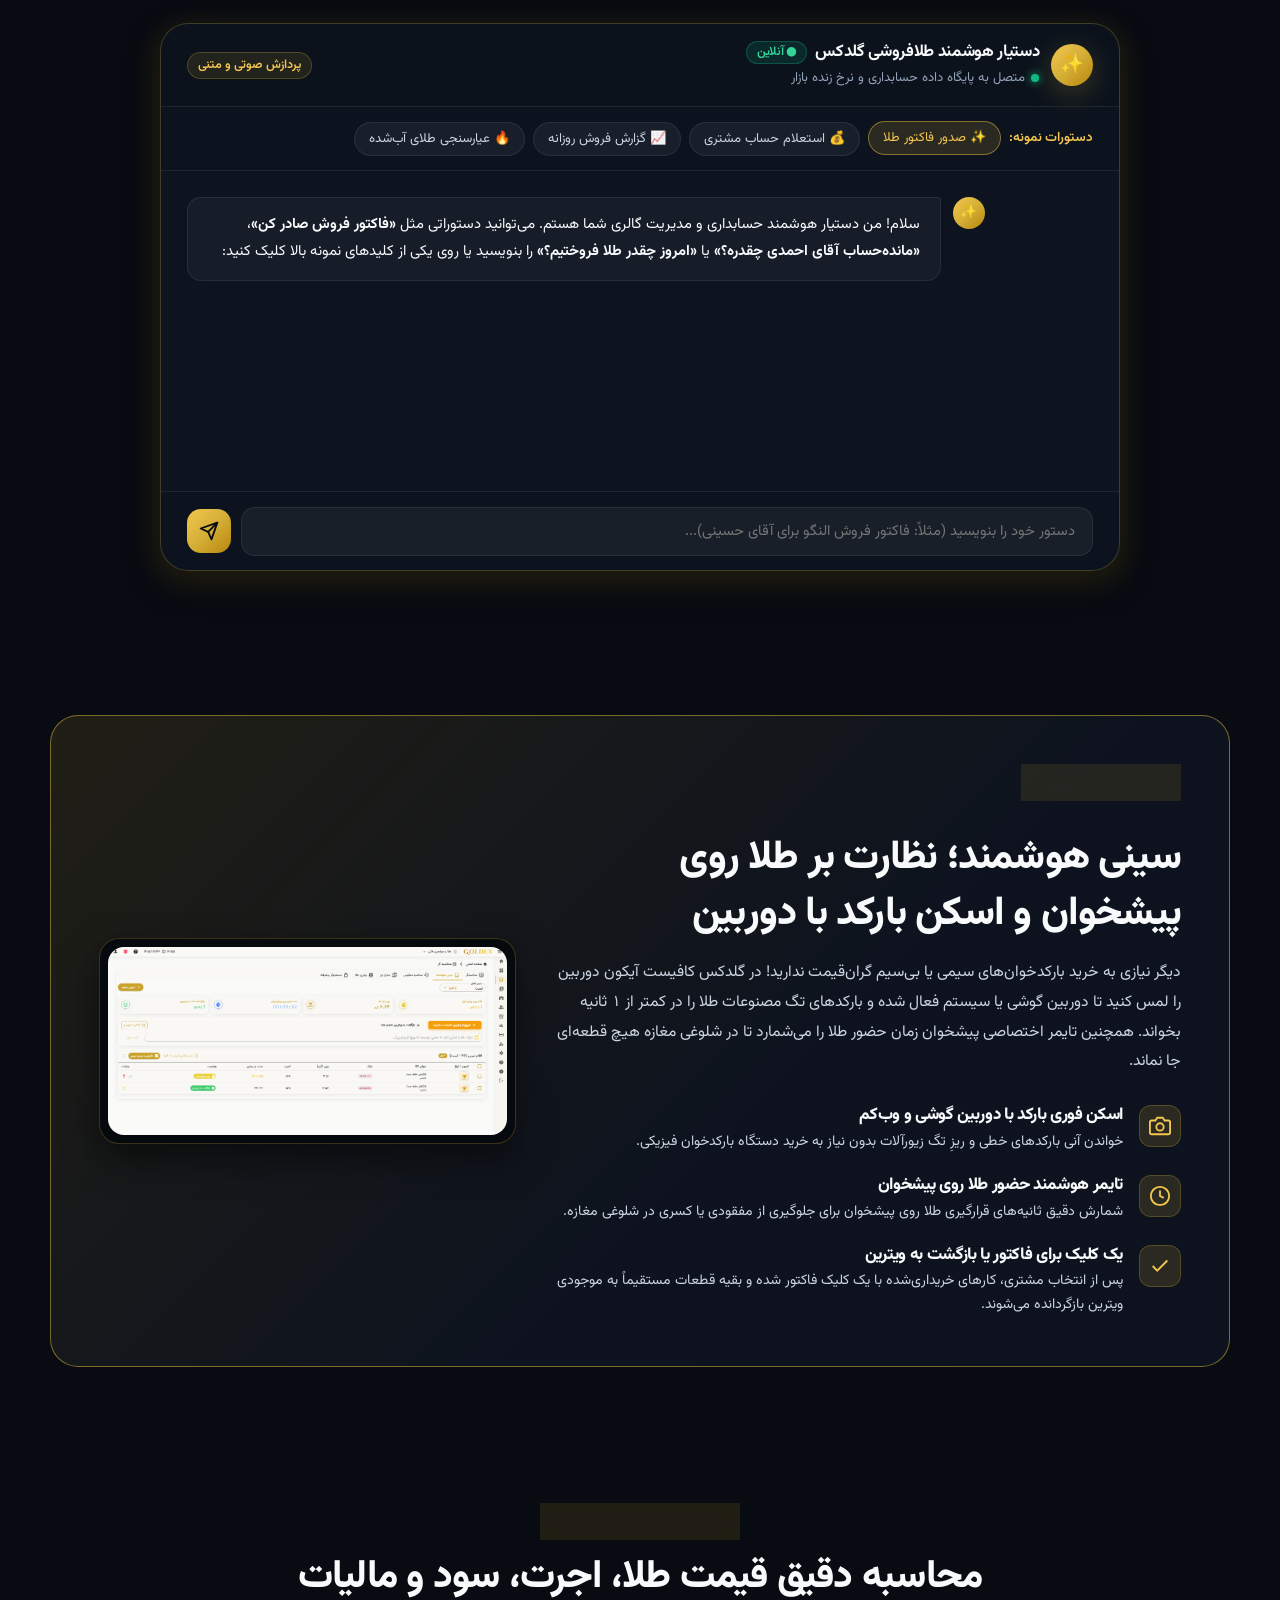
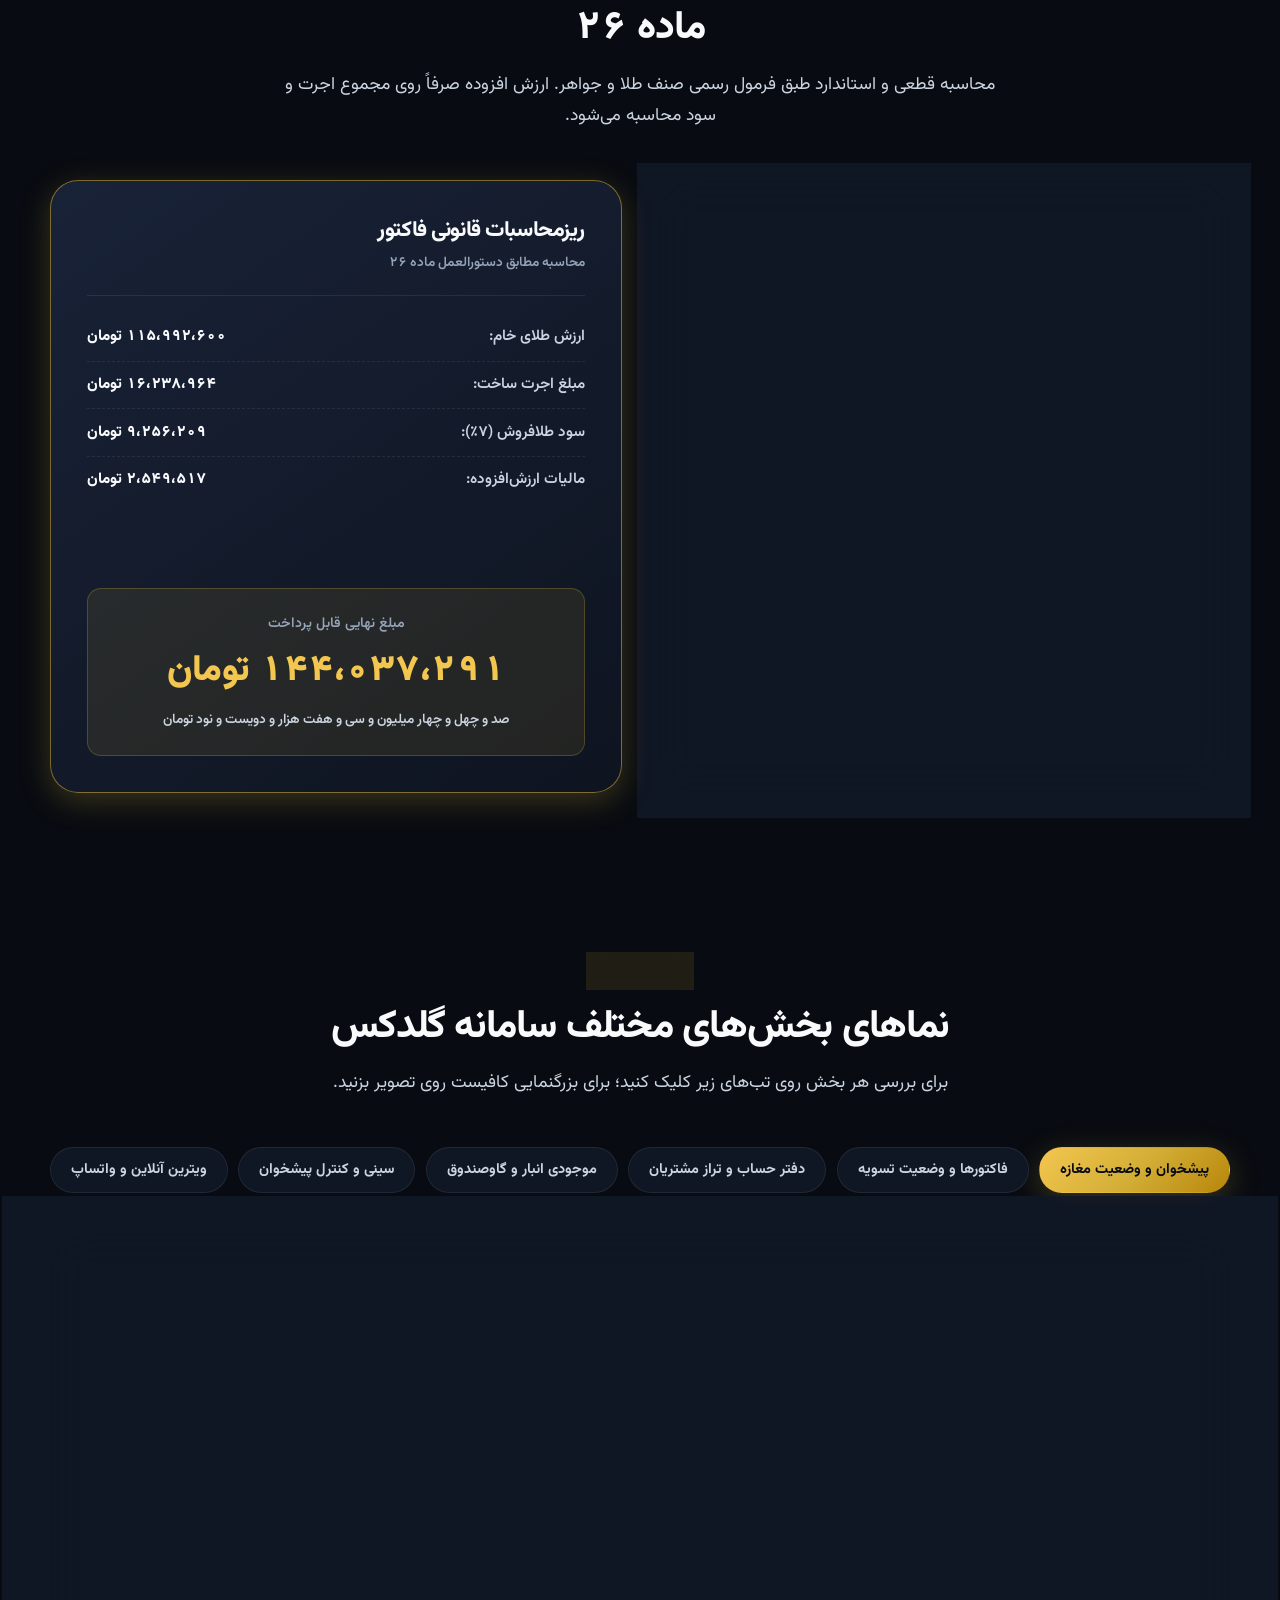
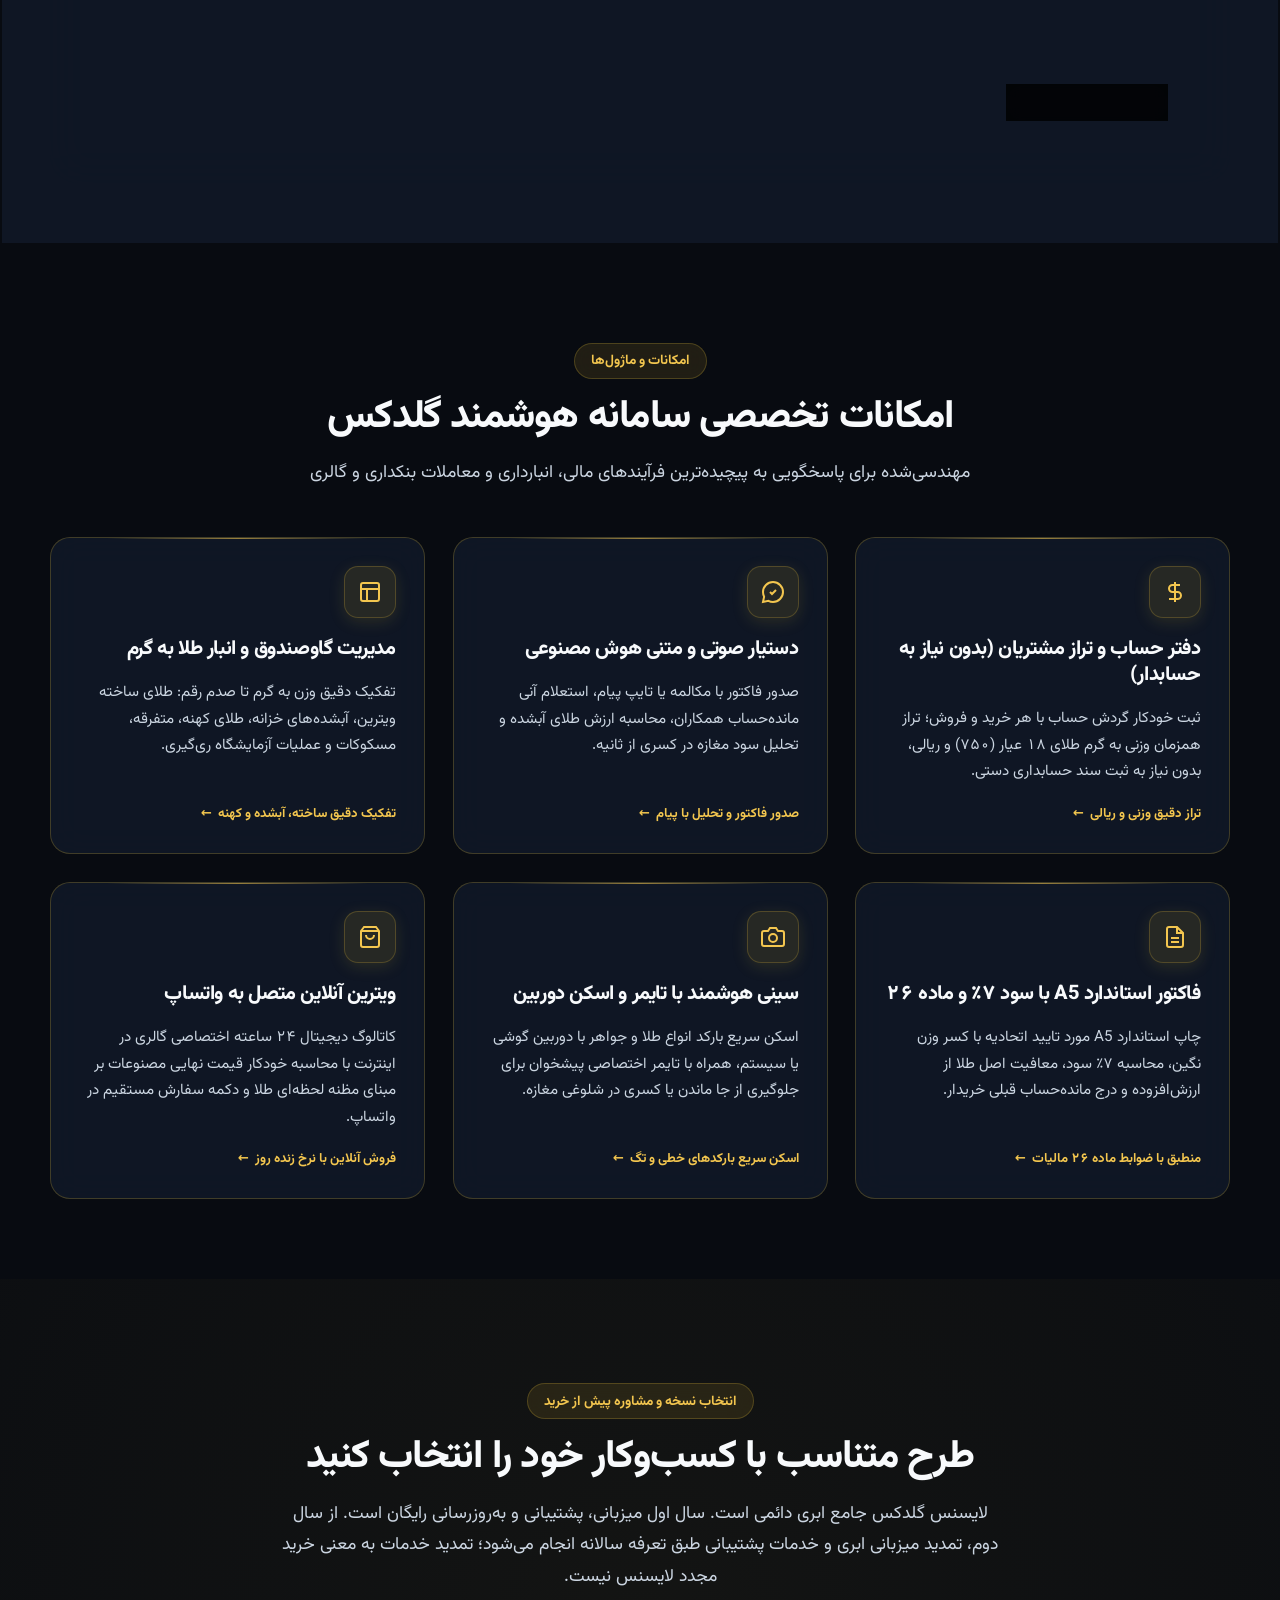
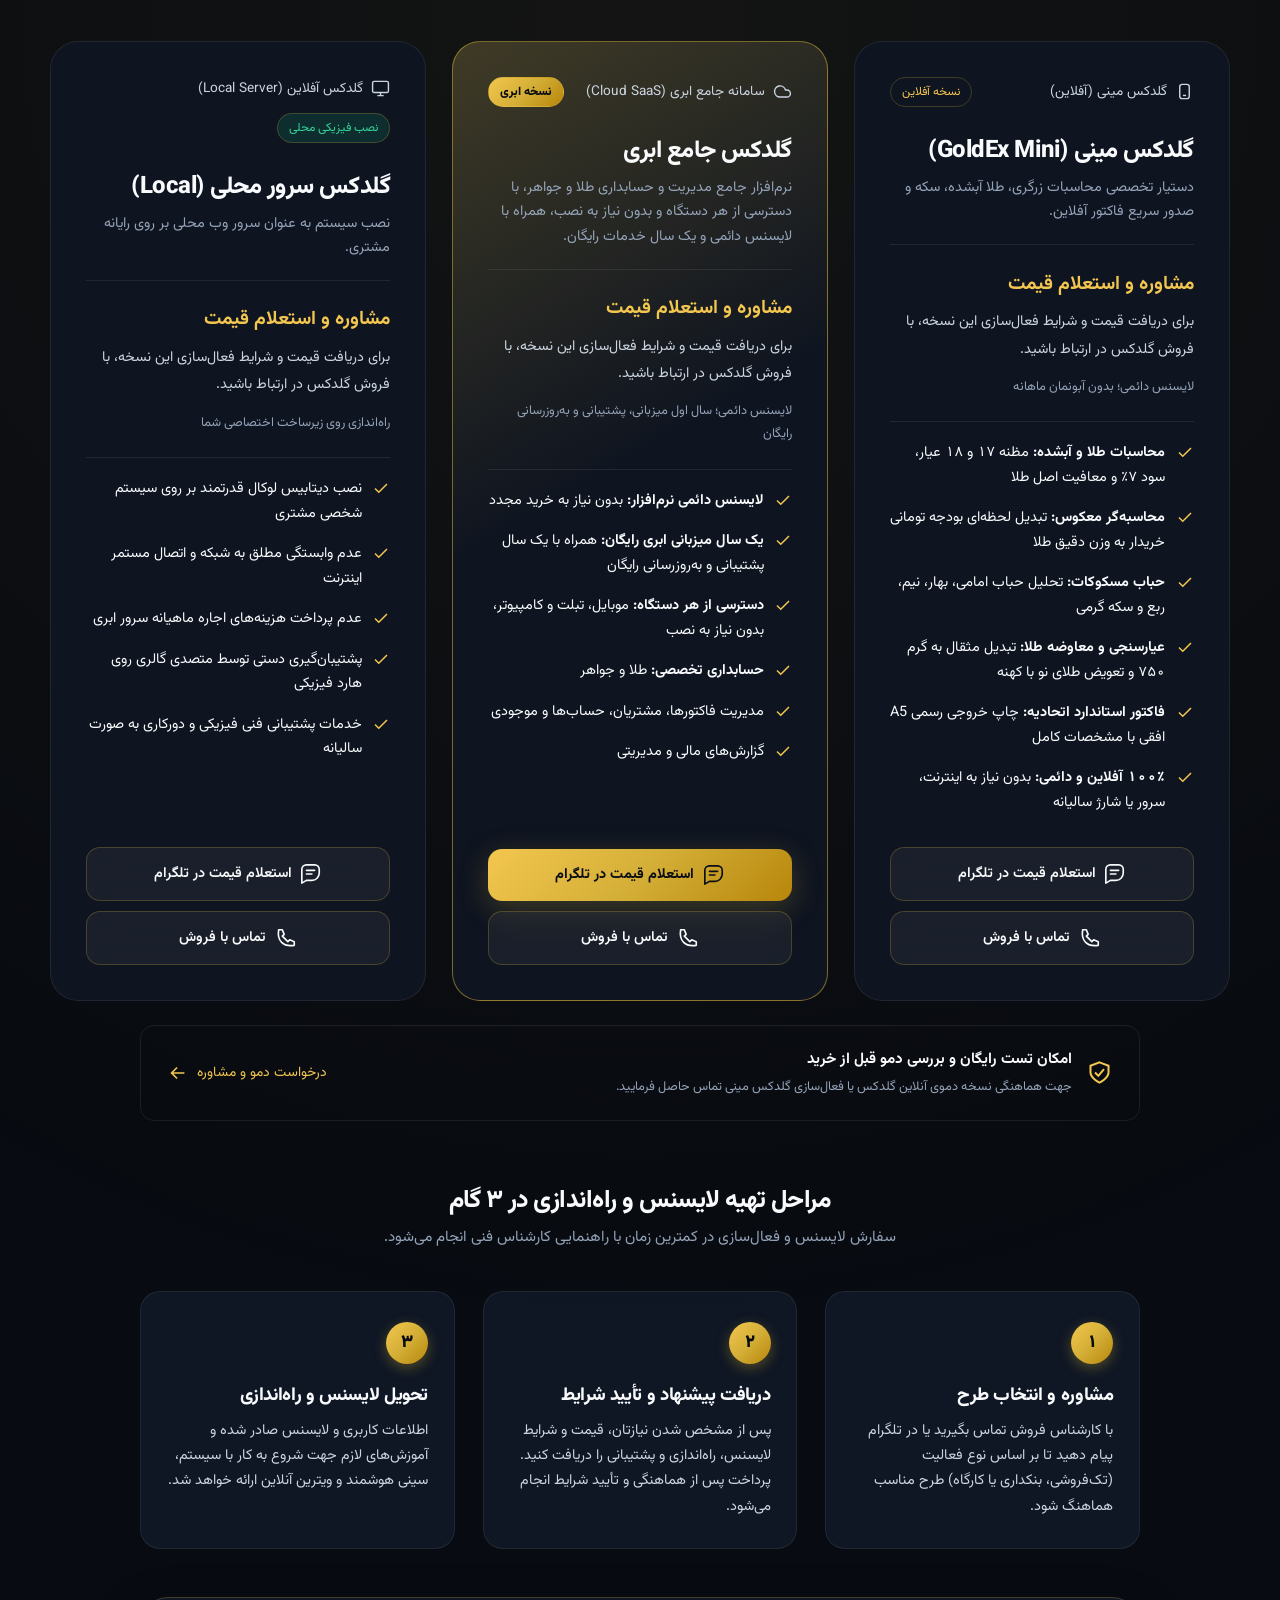
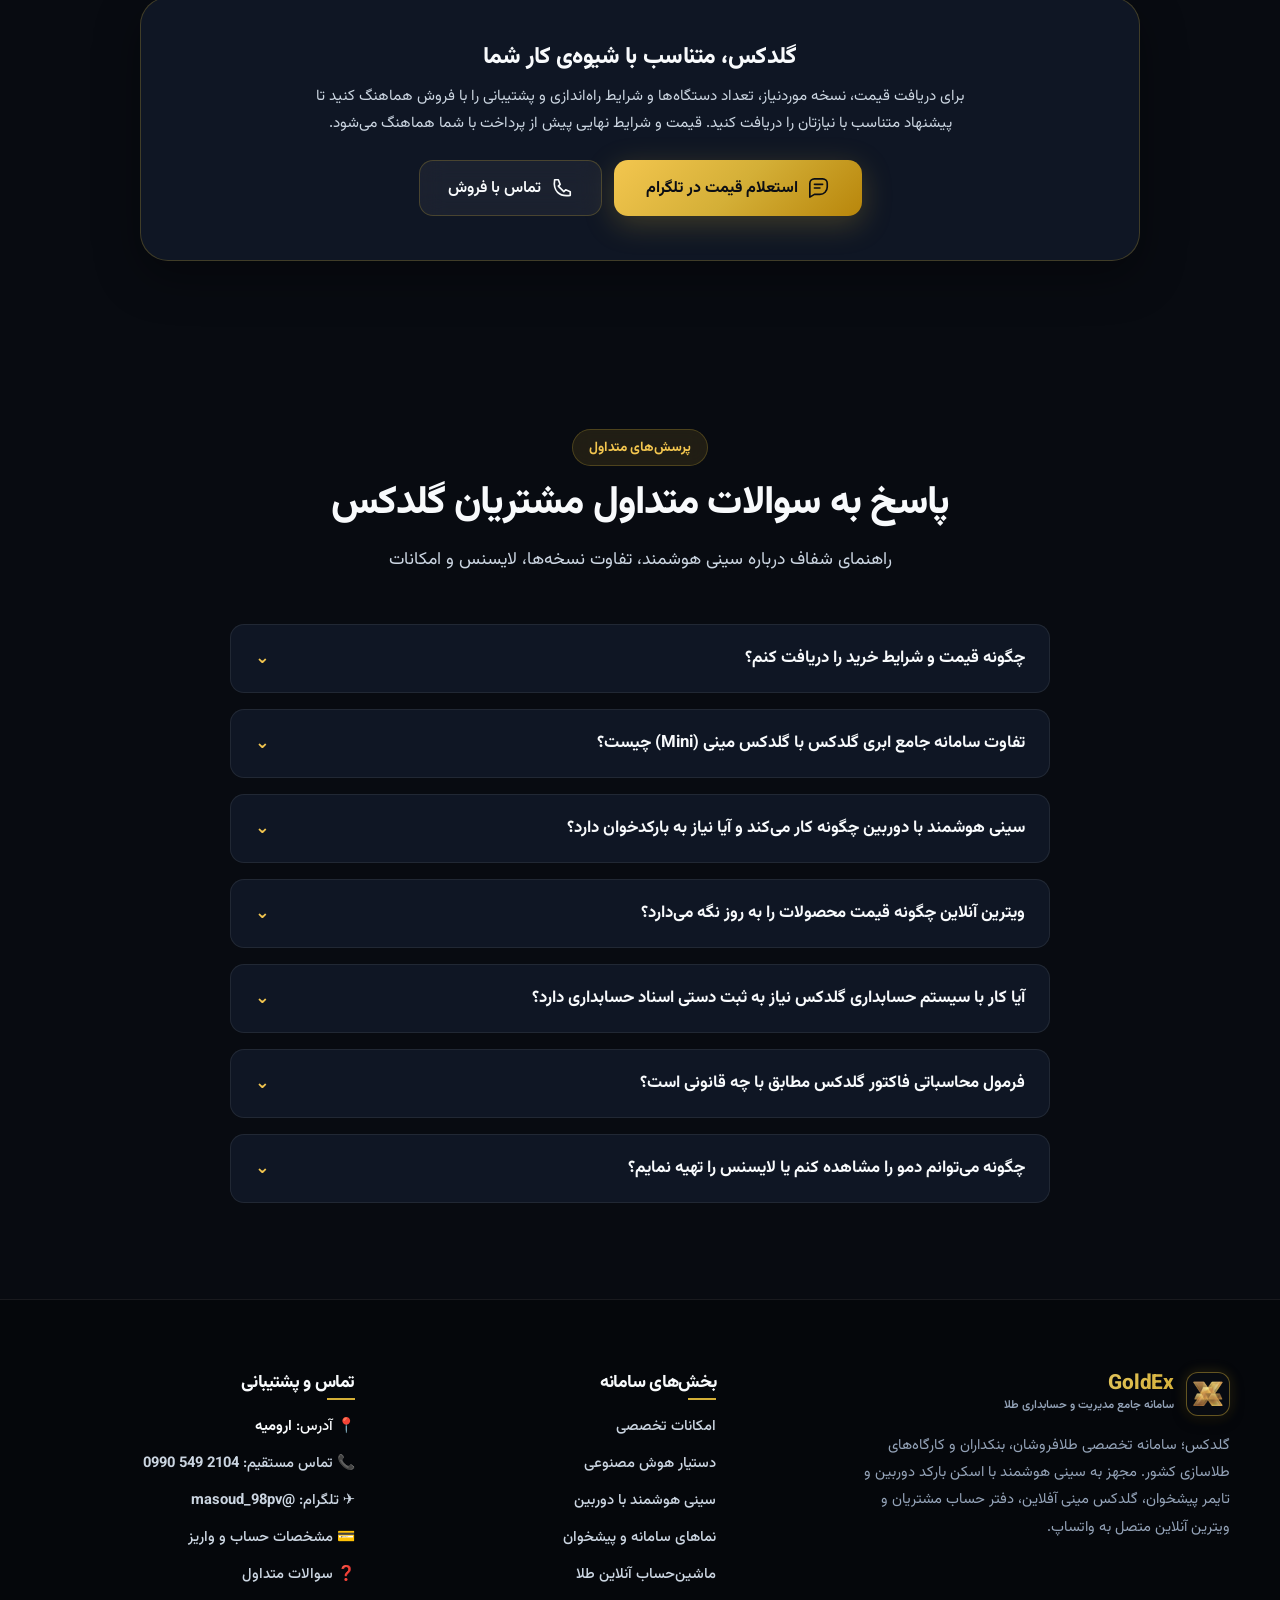
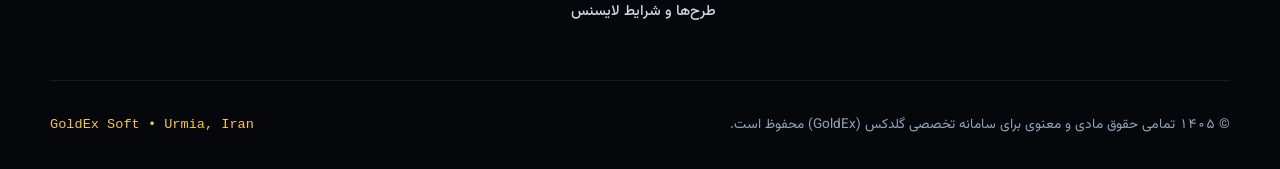
==== commit 7a88af1d: "feat(website): replace public prices with sales enquiries and deploy directly" ====
--- a/wwwroot/index.html
+++ b/wwwroot/index.html
@@ -6,7 +6,7 @@
   <title>گلدکس | سامانه جامع مدیریت و حسابداری هوشمند طلا و جواهر</title>
   
   <!-- Primary Meta & SEO -->
-  <meta name="description" content="گلدکس (GoldEx)؛ نرم‌افزار تخصصی حسابداری و مدیریت طلافروشی. گلدکس جامع ابری با لایسنس دائمی، یک سال میزبانی، پشتیبانی و به‌روزرسانی رایگان، با قیمت ویژه ۱۲۹٬۰۰۰٬۰۰۰ تومان.">
+  <meta name="description" content="گلدکس، نرم‌افزار تخصصی بازار طلا. امکانات و نسخه‌ها را مقایسه کنید و برای دریافت قیمت، شرایط فعال‌سازی و مشاوره پیش از خرید با فروش در ارتباط باشید.">
   <meta name="keywords" content="گلدکس, GoldEx, گلدکس مینی, نرم افزار طلافروشی, سینی هوشمند طلا, اسکن بارکد با دوربین, حسابداری طلا, ویترین آنلاین طلا, پیشخوان زرگری, فاکتور A5, ماده ۲۶ مالیات, ارومیه">
   <meta name="robots" content="index, follow, max-image-preview:large, max-snippet:-1, max-video-preview:-1">
   <meta name="author" content="GoldEx Soft • مسعود خدادادی">
@@ -19,7 +19,7 @@
   <meta property="og:locale" content="fa_IR">
   <meta property="og:site_name" content="گلدکس (GoldEx)">
   <meta property="og:title" content="گلدکس | سامانه هوشمند مدیریت طلا و جواهر با سینی هوشمند">
-  <meta property="og:description" content="گلدکس، نرم‌افزار تخصصی حسابداری و مدیریت طلافروشی؛ لایسنس دائمی جامع ابری با یک سال خدمات رایگان و قیمت ویژه ۱۲۹٬۰۰۰٬۰۰۰ تومان.">
+  <meta property="og:description" content="گلدکس، نرم‌افزار تخصصی بازار طلا. امکانات و نسخه‌ها را مقایسه کنید و برای دریافت قیمت، شرایط فعال‌سازی و مشاوره پیش از خرید با فروش در ارتباط باشید.">
   <meta property="og:url" content="https://goldexsoft.ir/">
   <meta property="og:image" content="assets/screens/screen_dashboard.png">
 
@@ -32,51 +32,40 @@
   <link rel="preconnect" href="https://fonts.gstatic.com" crossorigin>
 
   <!-- Stylesheets -->
-  <link rel="stylesheet" href="css/main.css?v=2026101802">
-  <link rel="stylesheet" href="css/animations.css?v=2026101802">
-  <link rel="stylesheet" href="css/components.css?v=2026101802">
-  <link rel="stylesheet" href="css/platforms.css?v=2026101802">
+  <link rel="stylesheet" href="css/main.css?v=2026103001">
+  <link rel="stylesheet" href="css/animations.css?v=2026103001">
+  <link rel="stylesheet" href="css/components.css?v=2026103001">
+  <link rel="stylesheet" href="css/platforms.css?v=2026103001">
 
   <!-- Schema.org JSON-LD -->
   <script type="application/ld+json">
-  {
-    "@context": "https://schema.org",
-    "@graph": [
-      {
-        "@type": "WebSite",
-        "@id": "https://goldexsoft.ir/#website",
-        "url": "https://goldexsoft.ir/",
-        "name": "گلدکس",
-        "alternateName": ["GoldEx", "GoldEx Mini", "سامانه مدیریت طلا گلدکس"],
-        "description": "سامانه یکپارچه و هوشمند حسابداری طلا، گلدکس مینی، ویترین آنلاین و سینی هوشمند با اسکن دوربین",
-        "inLanguage": "fa-IR"
-      },
-      {
-        "@type": "SoftwareApplication",
-        "@id": "https://goldexsoft.ir/#application",
-        "name": "گلدکس - سامانه جامع حسابداری و مدیریت طلا و جواهر",
-        "operatingSystem": "Web, Windows, Android",
-        "applicationCategory": "BusinessApplication",
-        "offers": [
-          {
-            "@type": "Offer",
-            "name": "گلدکس مینی (GoldEx Mini)",
-            "price": "99990000",
-            "priceCurrency": "IRR",
-            "url": "https://goldexsoft.ir/#pricing"
-          },
-          {
-            "@type": "Offer",
-            "name": "گلدکس جامع ابری",
-            "price": "1290000000",
-            "priceCurrency": "IRR",
-            "url": "https://goldexsoft.ir/#pricing"
-          }
-        ]
-      }
-    ]
-  }
+{
+  "@context": "https://schema.org",
+  "@graph": [
+    {
+      "@type": "WebSite",
+      "@id": "https://goldexsoft.ir/#website",
+      "url": "https://goldexsoft.ir/",
+      "name": "گلدکس",
+      "alternateName": [
+        "GoldEx",
+        "GoldEx Mini",
+        "سامانه مدیریت طلا گلدکس"
+      ],
+      "description": "سامانه یکپارچه و هوشمند حسابداری طلا، گلدکس مینی، ویترین آنلاین و سینی هوشمند با اسکن دوربین",
+      "inLanguage": "fa-IR"
+    },
+    {
+      "@type": "SoftwareApplication",
+      "@id": "https://goldexsoft.ir/#application",
+      "name": "گلدکس - سامانه جامع حسابداری و مدیریت طلا و جواهر",
+      "operatingSystem": "Web, Windows, Android",
+      "applicationCategory": "BusinessApplication"
+    }
+  ]
+}
   </script>
+  <link rel="stylesheet" href="css/sales.css?v=2026103001">
 </head>
 <body>
 
@@ -104,7 +93,7 @@
         <a href="#showcase" class="nav-link">پیشخوان و نماها</a>
         <a href="#smart-tray" class="nav-link">سینی هوشمند</a>
         <a href="#calculator" class="nav-link">محاسبه‌گر</a>
-        <a href="#pricing" class="nav-link">طرح‌ها و قیمت</a>
+        <a href="#pricing" class="nav-link">طرح‌ها و مشاوره</a>
         <a href="#faq" class="nav-link">سوالات متداول</a>
       </nav>
 
@@ -145,7 +134,7 @@
           <div class="hero-cta-group">
             <a href="#pricing" class="btn-gold">
               <svg class="ui-icon" viewBox="0 0 24 24" fill="none" stroke="currentColor" stroke-width="2" stroke-linecap="round" stroke-linejoin="round"><path d="M12 2v20M17 5H9.5a3.5 3.5 0 0 0 0 7h5a3.5 3.5 0 0 1 0 7H6"/></svg>
-              مشاهده طرح‌ها و تعرفه
+              مشاهده طرح‌ها و امکانات
             </a>
             <a href="#ai-assistant" class="btn-secondary">
               دستیار هوش مصنوعی
@@ -204,7 +193,7 @@
             <div>
               <h3>گلدکس مینی (GoldEx Mini)</h3>
               <p>نرم‌افزار سبک و ۱۰۰٪ آفلاین برای نصب روی کامپیوتر یا گوشی. بدون نیاز به سرور یا اینترنت؛ ثبت فاکتور فوری A5، سینی هوشمند با اسکن دوربین و ذخیره‌سازی امن داده‌ها روی دستگاه شما.</p>
-              <a href="#pricing">بررسی گلدکس مینی (۹٬۹۹۹٬۰۰۰ تومان) <svg class="ui-icon" viewBox="0 0 24 24" fill="none" stroke="currentColor" stroke-width="1.8" stroke-linecap="round" stroke-linejoin="round"><path d="M19 12H5m6-6-6 6 6 6"/></svg></a>
+              <a href="#pricing">آشنایی با گلدکس مینی <svg class="ui-icon" viewBox="0 0 24 24" fill="none" stroke="currentColor" stroke-width="1.8" stroke-linecap="round" stroke-linejoin="round"><path d="M19 12H5m6-6-6 6 6 6"/></svg></a>
             </div>
             <span class="platform-word" aria-hidden="true">Mini</span>
           </article>
@@ -644,7 +633,7 @@
       <div class="container">
         <div class="section-header">
           <div class="section-badge">
-            <span>تعرفه‌ها و طرح‌های هوشمند لایسنس گلدکس</span>
+            <span>انتخاب نسخه و مشاوره پیش از خرید</span>
           </div>
           <h2 class="section-title">طرح متناسب با کسب‌وکار خود را انتخاب کنید</h2>
           <p class="section-subtitle">
@@ -660,19 +649,12 @@
                 <svg class="ui-icon" viewBox="0 0 24 24" fill="none" stroke="currentColor" stroke-width="1.8"><rect x="6" y="3" width="12" height="18" rx="3"/><path d="M10 17h4"/></svg>
                 گلدکس مینی (آفلاین)
               </span>
-              <span class="offer-badge">تخفیف ۵۰٪ ویژه</span>
+              <span class="offer-badge">نسخه آفلاین</span>
             </div>
             <h3>گلدکس مینی (GoldEx Mini)</h3>
             <p class="package-desc">دستیار تخصصی محاسبات زرگری، طلا آبشده، سکه و صدور سریع فاکتور آفلاین.</p>
             
-            <div class="package-price">
-              <span class="previous-price">قیمت اصلی <del>۲۰٬۰۰۰٬۰۰۰ تومان</del></span>
-              <div>
-                <strong>۹٬۹۹۹٬۰۰۰</strong>
-                <span>تومان</span>
-              </div>
-              <small>لایسنس مادام‌العمر (بدون آبونمان ماهیانه)</small>
-            </div>
+            <div class="package-quote"><strong>مشاوره و استعلام قیمت</strong><p>برای دریافت قیمت و شرایط فعال‌سازی این نسخه، با فروش گلدکس در ارتباط باشید.</p><small>لایسنس دائمی؛ بدون آبونمان ماهانه</small></div>
 
             <ul class="package-features">
               <li>
@@ -701,10 +683,7 @@
               </li>
             </ul>
 
-            <a href="tel:09905492104" class="btn-secondary package-buy">
-              <svg class="ui-icon" viewBox="0 0 24 24" fill="none" stroke="currentColor" stroke-width="2"><path d="M22 16.92v3a2 2 0 0 1-2.18 2 19.79 19.79 0 0 1-8.63-3.07 19.5 19.5 0 0 1-6-6 19.79 19.79 0 0 1-3.07-8.67A2 2 0 0 1 4.11 2h3a2 2 0 0 1 2 1.72 12.84 12.84 0 0 0 .7 2.81 2 2 0 0 1-.45 2.11L8.09 9.91a16 16 0 0 0 6 6l1.27-1.27a2 2 0 0 1 2.11-.45 12.84 12.84 0 0 0 2.81.7A2 2 0 0 1 22 16.92z"/></svg>
-              سفارش گلدکس مینی (۰۹۹۰۵۴۹۲۱۰۴)
-            </a>
+            <div class="package-contact-actions" data-quote-plan="گلدکس مینی (GoldEx Mini)"><a href="https://t.me/masoud_98pv" target="_blank" rel="noopener noreferrer" class="btn-secondary package-buy" aria-label="استعلام قیمت گلدکس مینی (GoldEx Mini) در تلگرام"><svg class="ui-icon" viewBox="0 0 24 24" fill="none" stroke="currentColor" stroke-width="1.8" stroke-linecap="round" stroke-linejoin="round" aria-hidden="true"><path d="M21 11a8 8 0 0 1-8 8H7l-5 3V7a5 5 0 0 1 5-5h9a5 5 0 0 1 5 5Z"/><path d="M7 8h9M7 12h6"/></svg> استعلام قیمت در تلگرام</a><a href="tel:09905492104" class="btn-secondary package-buy" aria-label="تماس با فروش گلدکس مینی (GoldEx Mini)"><svg class="ui-icon" viewBox="0 0 24 24" fill="none" stroke="currentColor" stroke-width="1.8" stroke-linecap="round" stroke-linejoin="round" aria-hidden="true"><path d="M8 3H4c-2 12 5 19 17 17v-4l-5-2-2 2-6-6 2-2-2-5Z"/></svg> تماس با فروش</a></div>
           </article>
 
           <!-- Card 2: GoldEx Cloud SaaS -->
@@ -714,19 +693,12 @@
                 <svg class="ui-icon" viewBox="0 0 24 24" fill="none" stroke="currentColor" stroke-width="1.8"><path d="M17.5 19H9a7 7 0 1 1 6.71-9h1.79a4.5 4.5 0 1 1 0 9Z"/></svg>
                 سامانه جامع ابری (Cloud SaaS)
               </span>
-              <span class="offer-badge">پیشنهاد ویژه</span>
+              <span class="offer-badge">نسخه ابری</span>
             </div>
             <h3>گلدکس جامع ابری</h3>
             <p class="package-desc">نرم‌افزار جامع مدیریت و حسابداری طلا و جواهر، با دسترسی از هر دستگاه و بدون نیاز به نصب، همراه با لایسنس دائمی و یک سال خدمات رایگان.</p>
 
-            <div class="package-price">
-              <span class="previous-price">قیمت اصلی <del>۱۷۹٬۰۰۰٬۰۰۰ تومان</del></span>
-              <div>
-                <strong>۱۲۹٬۰۰۰٬۰۰۰</strong>
-                <span>تومان</span>
-              </div>
-              <small>۵۰٬۰۰۰٬۰۰۰ تومان تخفیف؛ لایسنس دائمی و یک سال خدمات رایگان</small>
-            </div>
+            <div class="package-quote"><strong>مشاوره و استعلام قیمت</strong><p>برای دریافت قیمت و شرایط فعال‌سازی این نسخه، با فروش گلدکس در ارتباط باشید.</p><small>لایسنس دائمی؛ سال اول میزبانی، پشتیبانی و به‌روزرسانی رایگان</small></div>
 
             <ul class="package-features">
               <li>
@@ -755,10 +727,7 @@
               </li>
             </ul>
 
-            <a href="tel:09905492104" class="btn-gold package-buy">
-              <svg class="ui-icon" viewBox="0 0 24 24" fill="none" stroke="currentColor" stroke-width="2"><path d="M22 16.92v3a2 2 0 0 1-2.18 2 19.79 19.79 0 0 1-8.63-3.07 19.5 19.5 0 0 1-6-6 19.79 19.79 0 0 1-3.07-8.67A2 2 0 0 1 4.11 2h3a2 2 0 0 1 2 1.72 12.84 12.84 0 0 0 .7 2.81 2 2 0 0 1-.45 2.11L8.09 9.91a16 16 0 0 0 6 6l1.27-1.27a2 2 0 0 1 2.11-.45 12.84 12.84 0 0 0 2.81.7A2 2 0 0 1 22 16.92z"/></svg>
-              خرید لایسنس ابری آنلاین (۰۹۹۰۵۴۹۲۱۰۴)
-            </a>
+            <div class="package-contact-actions" data-quote-plan="گلدکس جامع ابری"><a href="https://t.me/masoud_98pv" target="_blank" rel="noopener noreferrer" class="btn-gold package-buy" aria-label="استعلام قیمت گلدکس جامع ابری در تلگرام"><svg class="ui-icon" viewBox="0 0 24 24" fill="none" stroke="currentColor" stroke-width="1.8" stroke-linecap="round" stroke-linejoin="round" aria-hidden="true"><path d="M21 11a8 8 0 0 1-8 8H7l-5 3V7a5 5 0 0 1 5-5h9a5 5 0 0 1 5 5Z"/><path d="M7 8h9M7 12h6"/></svg> استعلام قیمت در تلگرام</a><a href="tel:09905492104" class="btn-secondary package-buy" aria-label="تماس با فروش گلدکس جامع ابری"><svg class="ui-icon" viewBox="0 0 24 24" fill="none" stroke="currentColor" stroke-width="1.8" stroke-linecap="round" stroke-linejoin="round" aria-hidden="true"><path d="M8 3H4c-2 12 5 19 17 17v-4l-5-2-2 2-6-6 2-2-2-5Z"/></svg> تماس با فروش</a></div>
           </article>
 
           <!-- Card 3: GoldEx Local PC -->
@@ -773,13 +742,7 @@
             <h3>گلدکس سرور محلی (Local)</h3>
             <p class="package-desc">نصب سیستم به عنوان سرور وب محلی بر روی رایانه مشتری.</p>
 
-            <div class="package-price">
-              <span class="previous-price">نصب فیزیکی در محل مشتری</span>
-              <div>
-                <strong>بدون اجاره سرور</strong>
-              </div>
-              <small>خرید یک‌باره نرم‌افزار لوکال</small>
-            </div>
+            <div class="package-quote"><strong>مشاوره و استعلام قیمت</strong><p>برای دریافت قیمت و شرایط فعال‌سازی این نسخه، با فروش گلدکس در ارتباط باشید.</p><small>راه‌اندازی روی زیرساخت اختصاصی شما</small></div>
 
             <ul class="package-features">
               <li>
@@ -804,10 +767,7 @@
               </li>
             </ul>
 
-            <a href="tel:09905492104" class="btn-secondary package-buy">
-              <svg class="ui-icon" viewBox="0 0 24 24" fill="none" stroke="currentColor" stroke-width="2"><path d="M22 16.92v3a2 2 0 0 1-2.18 2 19.79 19.79 0 0 1-8.63-3.07 19.5 19.5 0 0 1-6-6 19.79 19.79 0 0 1-3.07-8.67A2 2 0 0 1 4.11 2h3a2 2 0 0 1 2 1.72 12.84 12.84 0 0 0 .7 2.81 2 2 0 0 1-.45 2.11L8.09 9.91a16 16 0 0 0 6 6l1.27-1.27a2 2 0 0 1 2.11-.45 12.84 12.84 0 0 0 2.81.7A2 2 0 0 1 22 16.92z"/></svg>
-              استعلام نسخه محلی (۰۹۹۰۵۴۹۲۱۰۴)
-            </a>
+            <div class="package-contact-actions" data-quote-plan="گلدکس سرور محلی (Local)"><a href="https://t.me/masoud_98pv" target="_blank" rel="noopener noreferrer" class="btn-secondary package-buy" aria-label="استعلام قیمت گلدکس سرور محلی (Local) در تلگرام"><svg class="ui-icon" viewBox="0 0 24 24" fill="none" stroke="currentColor" stroke-width="1.8" stroke-linecap="round" stroke-linejoin="round" aria-hidden="true"><path d="M21 11a8 8 0 0 1-8 8H7l-5 3V7a5 5 0 0 1 5-5h9a5 5 0 0 1 5 5Z"/><path d="M7 8h9M7 12h6"/></svg> استعلام قیمت در تلگرام</a><a href="tel:09905492104" class="btn-secondary package-buy" aria-label="تماس با فروش گلدکس سرور محلی (Local)"><svg class="ui-icon" viewBox="0 0 24 24" fill="none" stroke="currentColor" stroke-width="1.8" stroke-linecap="round" stroke-linejoin="round" aria-hidden="true"><path d="M8 3H4c-2 12 5 19 17 17v-4l-5-2-2 2-6-6 2-2-2-5Z"/></svg> تماس با فروش</a></div>
           </article>
         </div>
 
@@ -846,9 +806,9 @@
 
             <div class="pricing-step-card">
               <div class="pricing-step-num">۲</div>
-              <h4 class="pricing-step-heading">واریز وجه و ارسال فیش</h4>
+              <h4 class="pricing-step-heading">دریافت پیشنهاد و تأیید شرایط</h4>
               <p class="pricing-step-text">
-                مبلغ لایسنس را به شماره کارت یا شماره شبای رسمی زیر واریز فرموده و تصویر فیش را در تلگرام ارسال نمایید.
+                پس از مشخص شدن نیازتان، قیمت و شرایط لایسنس، راه‌اندازی و پشتیبانی را دریافت کنید. پرداخت پس از هماهنگی و تأیید شرایط انجام می‌شود.
               </p>
             </div>
 
@@ -862,132 +822,7 @@
           </div>
 
           <!-- Luxury 3D Bank Card & Payment Hub -->
-          <div class="pricing-payment-hub" id="license-payment">
-            <div class="payment-hub-badge">
-              <svg width="16" height="16" viewBox="0 0 24 24" fill="none" stroke="currentColor" stroke-width="2.5"><rect x="1" y="4" width="22" height="16" rx="2" ry="2"/><line x1="1" y1="10" x2="23" y2="10"/></svg>
-              <span>اطلاعات حساب و واریز وجه لایسنس گلدکس</span>
-            </div>
-
-            <h3 class="pricing-contact-title">مشخصات حساب بانکی جهت واریز وجه لایسنس</h3>
-            <p class="pricing-contact-desc">
-              گلدکس مینی: <strong>۹٬۹۹۹٬۰۰۰ تومان</strong> · گلدکس ابری: <strong>۱۲۹٬۰۰۰٬۰۰۰ تومان</strong><br>
-              لطفاً پس از واریز، تصویر فیش را از طریق تلگرام یا تماس تلفنی ارسال فرمایید:
-            </p>
-
-            <!-- 3D Bank Card Container -->
-            <div class="bank-card-perspective-wrapper">
-              <div class="luxury-bank-card-wrapper" id="luxury-bank-card-container">
-                <div class="luxury-bank-card-inner" id="luxury-bank-card" title="برای چرخش ۳ بعدی و مشاهده پشت کارت کلیک کنید">
-                  
-                  <!-- Card Front -->
-                  <div class="bank-card-face bank-card-front">
-                    <div class="bank-card-sheen"></div>
-
-                    <div class="card-front-header">
-                      <div class="card-bank-brand">
-                        <div class="bank-emblem">
-                          <svg width="26" height="26" viewBox="0 0 24 24" fill="none" stroke="#D4AF37" stroke-width="2.2"><circle cx="12" cy="12" r="10"/><path d="M12 6v12M8 10l4-4 4 4"/></svg>
-                        </div>
-                        <div class="bank-name-box">
-                          <span class="bank-name-fa">بانک ملی ایران</span>
-                          <span class="bank-name-en">BANK MELLI IRAN</span>
-                        </div>
-                      </div>
-                      <div class="card-nfc-icon" title="تراکنش هوشمند">
-                        <svg width="22" height="22" viewBox="0 0 24 24" fill="none" stroke="currentColor" stroke-width="2.2"><path d="M8.5 16.5a5 5 0 0 1 0-9M12 19a8.5 8.5 0 0 0 0-14M15.5 21.5a12 12 0 0 0 0-19"/></svg>
-                      </div>
-                    </div>
-
-                    <div class="card-chip-container">
-                      <div class="emv-smart-chip">
-                        <span class="chip-line horizontal"></span>
-                        <span class="chip-line vertical"></span>
-                      </div>
-                      <span class="card-chip-label">DEBIT CARD</span>
-                    </div>
-
-                    <div class="card-number-wrapper">
-                      <div class="bank-card-number" id="card-num-display" dir="ltr" title="شماره کارت">
-                        <span>6037</span>
-                        <span>9974</span>
-                        <span>5817</span>
-                        <span>2674</span>
-                      </div>
-                      <button type="button" class="copy-field-btn card-overlay-copy" id="btn-copy-card-inline" data-copy="6037997458172674" aria-label="کپی شماره کارت" title="کپی شماره کارت">
-                        <svg width="16" height="16" viewBox="0 0 24 24" fill="none" stroke="currentColor" stroke-width="2.2"><rect x="9" y="9" width="13" height="13" rx="2" ry="2"/><path d="M5 15H4a2 2 0 0 1-2-2V4a2 2 0 0 1 2-2h9a2 2 0 0 1 2 2v1"/></svg>
-                      </button>
-                    </div>
-
-                    <div class="card-front-footer">
-                      <div class="card-holder-box">
-                        <span class="card-meta-label">صاحب حساب</span>
-                        <span class="card-holder-name">مسعود خدادادی</span>
-                      </div>
-                      <div class="card-network-badge">
-                        <span class="shetab-badge">عضو شتاب</span>
-                      </div>
-                    </div>
-                  </div>
-
-                  <!-- Card Back -->
-                  <div class="bank-card-face bank-card-back">
-                    <div class="bank-card-sheen"></div>
-                    <div class="magnetic-strip"></div>
-
-                    <div class="signature-panel-row">
-                      <div class="signature-strip">
-                        <span class="signature-watermark">Masoud Khodadadi • GoldEx Platform</span>
-                      </div>
-                      <div class="cvv-box">
-                        <span class="cvv-label">CVV2</span>
-                        <span class="cvv-code">•••</span>
-                      </div>
-                    </div>
-
-                    <div class="iban-card-section">
-                      <span class="card-meta-label">شماره شبا (IBAN) - بانک ملی ایران</span>
-                      <div class="iban-row">
-                        <span class="bank-iban-number" id="iban-display" dir="ltr">IR560170000000340872617000</span>
-                        <button type="button" class="copy-field-btn card-overlay-copy" id="btn-copy-iban-inline" data-copy="IR560170000000340872617000" aria-label="کپی شماره شبا" title="کپی شماره شبا">
-                          <svg width="16" height="16" viewBox="0 0 24 24" fill="none" stroke="currentColor" stroke-width="2.2"><rect x="9" y="9" width="13" height="13" rx="2" ry="2"/><path d="M5 15H4a2 2 0 0 1-2-2V4a2 2 0 0 1 2-2h9a2 2 0 0 1 2 2v1"/></svg>
-                        </button>
-                      </div>
-                    </div>
-
-                    <div class="card-back-footer">
-                      <div class="back-notice">جهت واریز وجه و صدور کد لایسنس دائمی گلدکس</div>
-                    </div>
-                  </div>
-
-                </div>
-              </div>
-            </div>
-
-            <!-- Quick Action Copy Pills -->
-            <div class="bank-card-actions-bar">
-              <button type="button" class="bank-copy-pill" id="btn-copy-card-main" data-copy="6037997458172674">
-                <svg width="18" height="18" viewBox="0 0 24 24" fill="none" stroke="currentColor" stroke-width="2.2"><rect x="9" y="9" width="13" height="13" rx="2" ry="2"/><path d="M5 15H4a2 2 0 0 1-2-2V4a2 2 0 0 1 2-2h9a2 2 0 0 1 2 2v1"/></svg>
-                <span class="pill-label">کپی شماره کارت (۶۰۳۷۹۹۷۴۵۸۱۷۲۶۷۴)</span>
-              </button>
-
-              <button type="button" class="bank-copy-pill" id="btn-copy-iban-main" data-copy="IR560170000000340872617000">
-                <svg width="18" height="18" viewBox="0 0 24 24" fill="none" stroke="currentColor" stroke-width="2.2"><rect x="9" y="9" width="13" height="13" rx="2" ry="2"/><path d="M5 15H4a2 2 0 0 1-2-2V4a2 2 0 0 1 2-2h9a2 2 0 0 1 2 2v1"/></svg>
-                <span class="pill-label">کپی شماره شبا (IR56...)</span>
-              </button>
-            </div>
-
-            <!-- Contact Buttons -->
-            <div class="pricing-contact-actions" style="margin-top: 1.8rem;">
-              <a href="https://t.me/masoud_98pv" target="_blank" rel="noopener noreferrer" class="contact-action-btn telegram" aria-label="ارسال فیش واریزی در تلگرام">
-                <svg width="22" height="22" viewBox="0 0 24 24" fill="currentColor"><path d="M12 2C6.48 2 2 6.48 2 12s4.48 10 10 10 10-4.48 10-10S17.52 2 12 2zm4.64 6.8c-.15 1.58-.8 5.42-1.13 7.19-.14.75-.42 1-.68 1.03-.58.05-1.02-.38-1.58-.75-.88-.58-1.38-.94-2.23-1.5-.99-.65-.35-1.01.22-1.59.15-.15 2.71-2.48 2.76-2.69a.2.2 0 00-.05-.18c-.06-.05-.14-.03-.21-.02-.09.02-1.49.95-4.22 2.79-.4.27-.76.41-1.08.4-.36-.01-1.04-.2-1.55-.37-.63-.2-1.12-.31-1.08-.66.02-.18.27-.36.74-.55 2.92-1.27 4.86-2.11 5.83-2.51 2.78-1.16 3.35-1.36 3.73-1.36.08 0 .27.02.39.12.1.08.13.19.14.27-.01.06.01.24 0 .38z"/></svg>
-                <span>ارسال فیش و پیام در تلگرام (@masoud_98pv)</span>
-              </a>
-              <a href="tel:09905492104" class="contact-action-btn phone" aria-label="تماس تلفنی با پشتیبانی و فروش">
-                <svg width="20" height="20" viewBox="0 0 24 24" fill="none" stroke="currentColor" stroke-width="2.2" stroke-linecap="round" stroke-linejoin="round"><path d="M22 16.92v3a2 2 0 0 1-2.18 2 19.79 19.79 0 0 1-8.63-3.07 19.5 19.5 0 0 1-6-6 19.79 19.79 0 0 1-3.07-8.67A2 2 0 0 1 4.11 2h3a2 2 0 0 1 2 1.72 12.84 12.84 0 0 0 .7 2.81 2 2 0 0 1-.45 2.11L8.09 9.91a16 16 0 0 0 6 6l1.27-1.27a2 2 0 0 1 2.11-.45 12.84 12.84 0 0 0 2.81.7A2 2 0 0 1 22 16.92z"/></svg>
-                <span>تماس مستقیم با فروش (۰۹۹۰۵۴۹۲۱۰۴)</span>
-              </a>
-            </div>
-          </div>
+          <div class="pricing-payment-hub sales-contact-hub" id="license-payment"><h3 class="pricing-contact-title">گلدکس، متناسب با شیوه‌ی کار شما</h3><p class="pricing-contact-desc">برای دریافت قیمت، نسخه موردنیاز، تعداد دستگاه‌ها و شرایط راه‌اندازی و پشتیبانی را با فروش هماهنگ کنید تا پیشنهاد متناسب با نیازتان را دریافت کنید. قیمت و شرایط نهایی پیش از پرداخت با شما هماهنگ می‌شود.</p><div class="sales-hub-actions"><a href="https://t.me/masoud_98pv" target="_blank" rel="noopener noreferrer" class="btn-gold"><svg class="ui-icon" viewBox="0 0 24 24" fill="none" stroke="currentColor" stroke-width="1.8" stroke-linecap="round" stroke-linejoin="round" aria-hidden="true"><path d="M21 11a8 8 0 0 1-8 8H7l-5 3V7a5 5 0 0 1 5-5h9a5 5 0 0 1 5 5Z"/><path d="M7 8h9M7 12h6"/></svg> استعلام قیمت در تلگرام</a><a href="tel:09905492104" class="btn-secondary"><svg class="ui-icon" viewBox="0 0 24 24" fill="none" stroke="currentColor" stroke-width="1.8" stroke-linecap="round" stroke-linejoin="round" aria-hidden="true"><path d="M8 3H4c-2 12 5 19 17 17v-4l-5-2-2 2-6-6 2-2-2-5Z"/></svg> تماس با فروش</a></div></div>
         </div>
       </div>
     </section>
@@ -1005,14 +840,14 @@
           <p class="section-subtitle">راهنمای شفاف درباره سینی هوشمند، تفاوت نسخه‌ها، لایسنس و امکانات</p>
         </div>
 
-        <div class="faq-list">
+        <div class="faq-list"><div class="faq-item"><button class="faq-question" aria-expanded="false"><span>چگونه قیمت و شرایط خرید را دریافت کنم؟</span><span class="faq-icon" aria-hidden="true">⌄</span></button><div class="faq-answer">برای دریافت قیمت، نسخه موردنیاز، تعداد دستگاه‌ها و شرایط راه‌اندازی و پشتیبانی را با فروش هماهنگ کنید تا پیشنهاد متناسب با نیازتان را دریافت کنید. قیمت و شرایط نهایی پیش از پرداخت با شما هماهنگ می‌شود.</div></div>
           <div class="faq-item">
             <button class="faq-question" aria-expanded="false">
               <span>تفاوت سامانه جامع ابری گلدکس با گلدکس مینی (Mini) چیست؟</span>
               <span class="faq-icon" aria-hidden="true">⌄</span>
             </button>
             <div class="faq-answer">
-              گلدکس مینی یک نسخه سبک و ۱۰۰٪ آفلاین است که برای محاسبات تخصصی زرگری، فروش و صدور سریع فاکتور با قیمت ویژه ۹٬۹۹۹٬۰۰۰ تومان (تخفیف از ۲۰ میلیون تومان) ارائه می‌شود و هیچ نیازی به اتصال اینترنت یا سرور ندارد. سینی هوشمند و اسکن بارکد با دوربین مخصوص نسخه جامع است و در گلدکس مینی وجود ندارد. گلدکس جامع ابری، نرم‌افزار تخصصی حسابداری و مدیریت طلافروشی، با قیمت اصلی ۱۷۹٬۰۰۰٬۰۰۰ تومان و قیمت ویژه ۱۲۹٬۰۰۰٬۰۰۰ تومان (۵۰٬۰۰۰٬۰۰۰ تومان تخفیف) ارائه می‌شود. لایسنس نرم‌افزار دائمی است و سال اول میزبانی ابری، پشتیبانی و به‌روزرسانی رایگان است. از سال دوم، تمدید میزبانی ابری و خدمات پشتیبانی طبق تعرفه سالانه انجام می‌شود؛ تمدید خدمات به معنی خرید مجدد لایسنس نیست.
+              گلدکس مینی یک نسخه سبک و ۱۰۰٪ آفلاین برای محاسبات تخصصی زرگری، فروش و صدور سریع فاکتور است و هیچ نیازی به اتصال اینترنت یا سرور ندارد. سینی هوشمند و اسکن بارکد با دوربین مخصوص نسخه جامع است و در گلدکس مینی وجود ندارد. گلدکس جامع ابری، نرم‌افزار تخصصی حسابداری و مدیریت طلافروشی است. برای دریافت قیمت و شرایط راه‌اندازی هر نسخه، با فروش گلدکس تماس بگیرید یا پیام دهید. لایسنس نرم‌افزار دائمی است و سال اول میزبانی ابری، پشتیبانی و به‌روزرسانی رایگان است. از سال دوم، تمدید میزبانی ابری و خدمات پشتیبانی طبق تعرفه سالانه انجام می‌شود؛ تمدید خدمات به معنی خرید مجدد لایسنس نیست.
             </div>
           </div>
 
@@ -1099,7 +934,7 @@
             <a href="#smart-tray" class="footer-link">سینی هوشمند با دوربین</a>
             <a href="#showcase" class="footer-link">نماهای سامانه و پیشخوان</a>
             <a href="#calculator" class="footer-link">ماشین‌حساب آنلاین طلا</a>
-            <a href="#pricing" class="footer-link">طرح‌ها و تعرفه لایسنس</a>
+            <a href="#pricing" class="footer-link">طرح‌ها و شرایط لایسنس</a>
           </div>
         </div>
 
@@ -1147,8 +982,8 @@
   </div>
 
   <!-- Scripts -->
-  <script src="js/ticker.js?v=2026101802"></script>
-  <script src="js/calculator.js?v=2026101802"></script>
-  <script src="js/main.js?v=2026101802"></script>
+  <script src="js/ticker.js?v=2026103001"></script>
+  <script src="js/calculator.js?v=2026103001"></script>
+  <script src="js/main.js?v=2026103001"></script>
 </body>
 </html>
--- a/wwwroot/css/sales.css
+++ b/wwwroot/css/sales.css
@@ -0,0 +1,11 @@
+/* Sales enquiries use the existing Aurum surfaces, controls and typography. */
+.package-quote { padding: 1.4rem 0; margin: 1.2rem 0; border-block: 1px solid var(--border-subtle); }
+.package-quote strong { display: block; color: var(--text-gold); font-size: 1.2rem; line-height: 1.7; }
+.package-quote p { margin-top: .5rem; color: var(--text-secondary); font-size: .9rem; line-height: 1.9; }
+.package-quote small { display: block; margin-top: .8rem; color: var(--text-muted); font-size: .8rem; line-height: 1.8; }
+.package-contact-actions { display: grid; gap: .65rem; margin-top: auto; }
+.package-contact-actions .package-buy { margin: 0; width: 100%; min-height: 48px; gap: .55rem; font-size: .9rem; text-align: center; }
+.sales-contact-hub .pricing-contact-desc { margin-bottom: 1.4rem; }
+.sales-hub-actions { display: flex; justify-content: center; flex-wrap: wrap; gap: .8rem; }
+.sales-hub-actions a { display: inline-flex; justify-content: center; align-items: center; gap: .6rem; min-height: 48px; }
+@media (max-width: 600px) { .sales-hub-actions { display: grid; } .package-quote strong { font-size: 1.1rem; } }
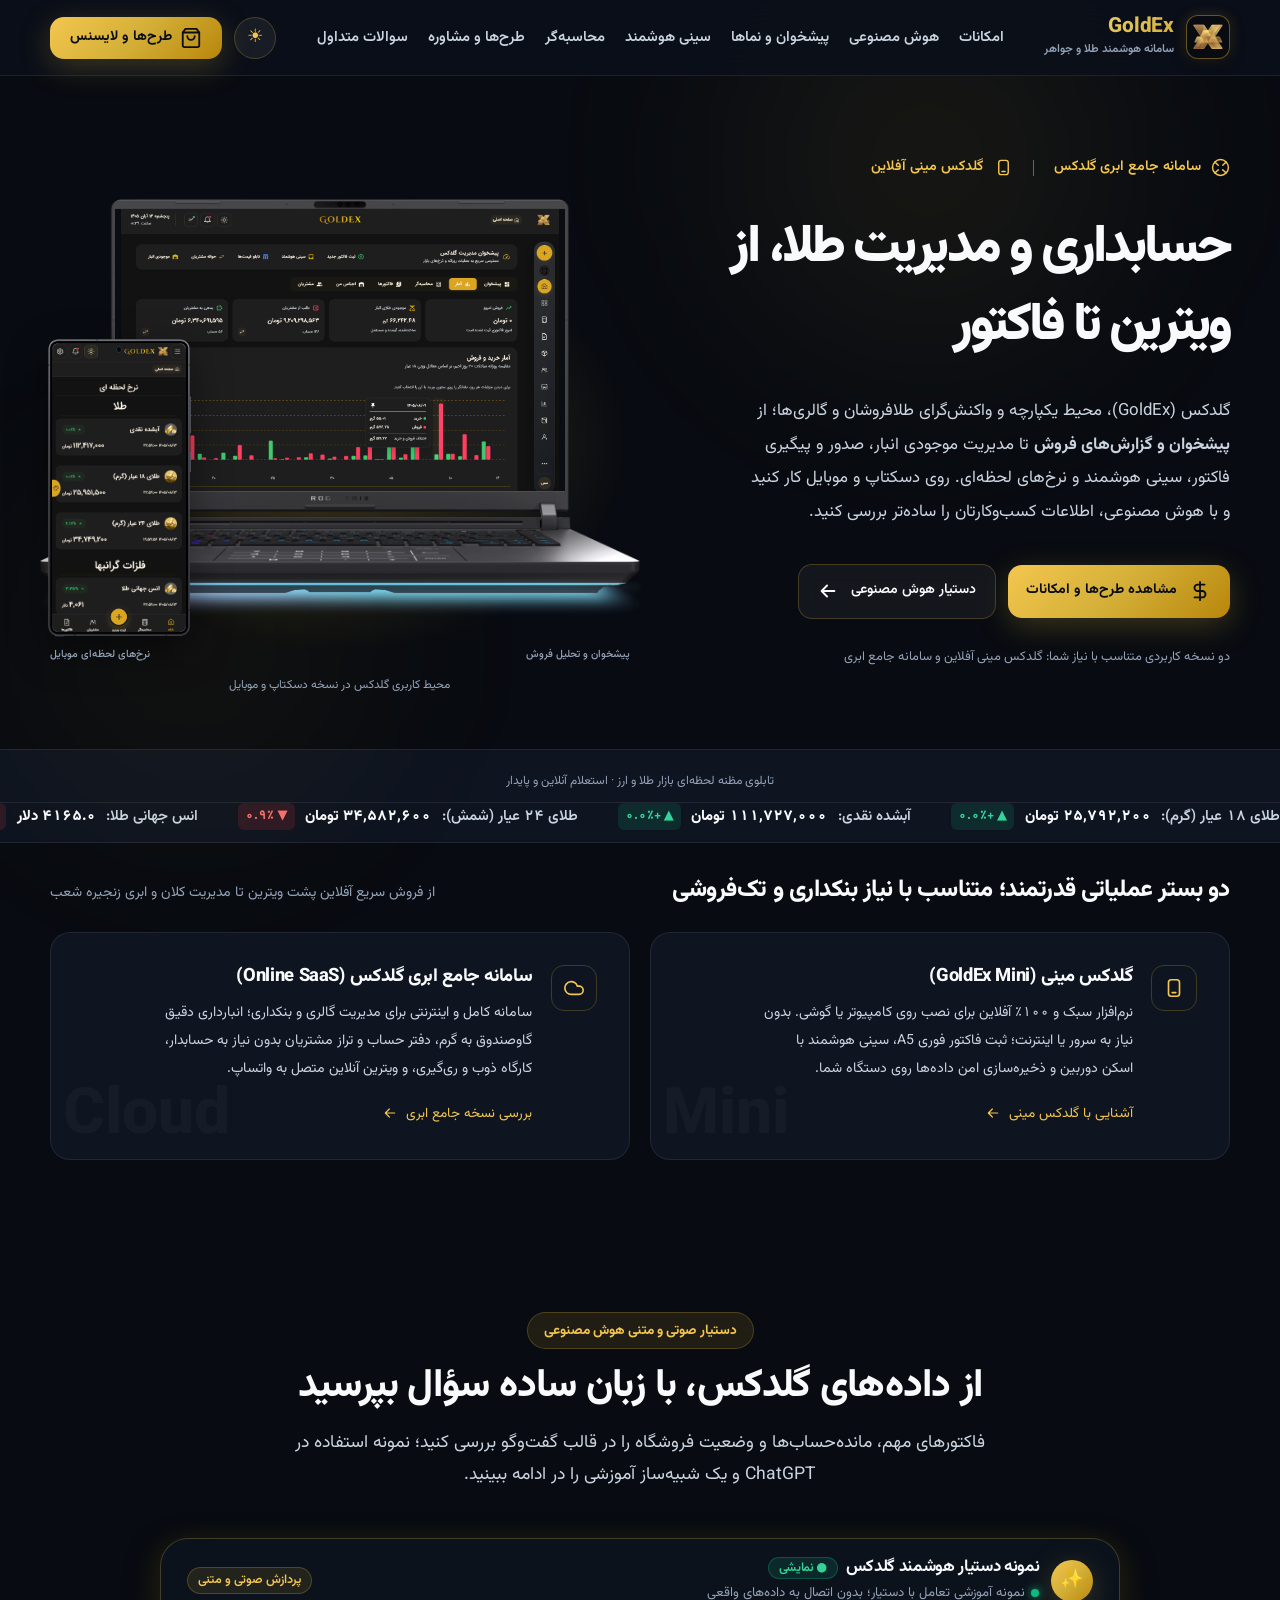
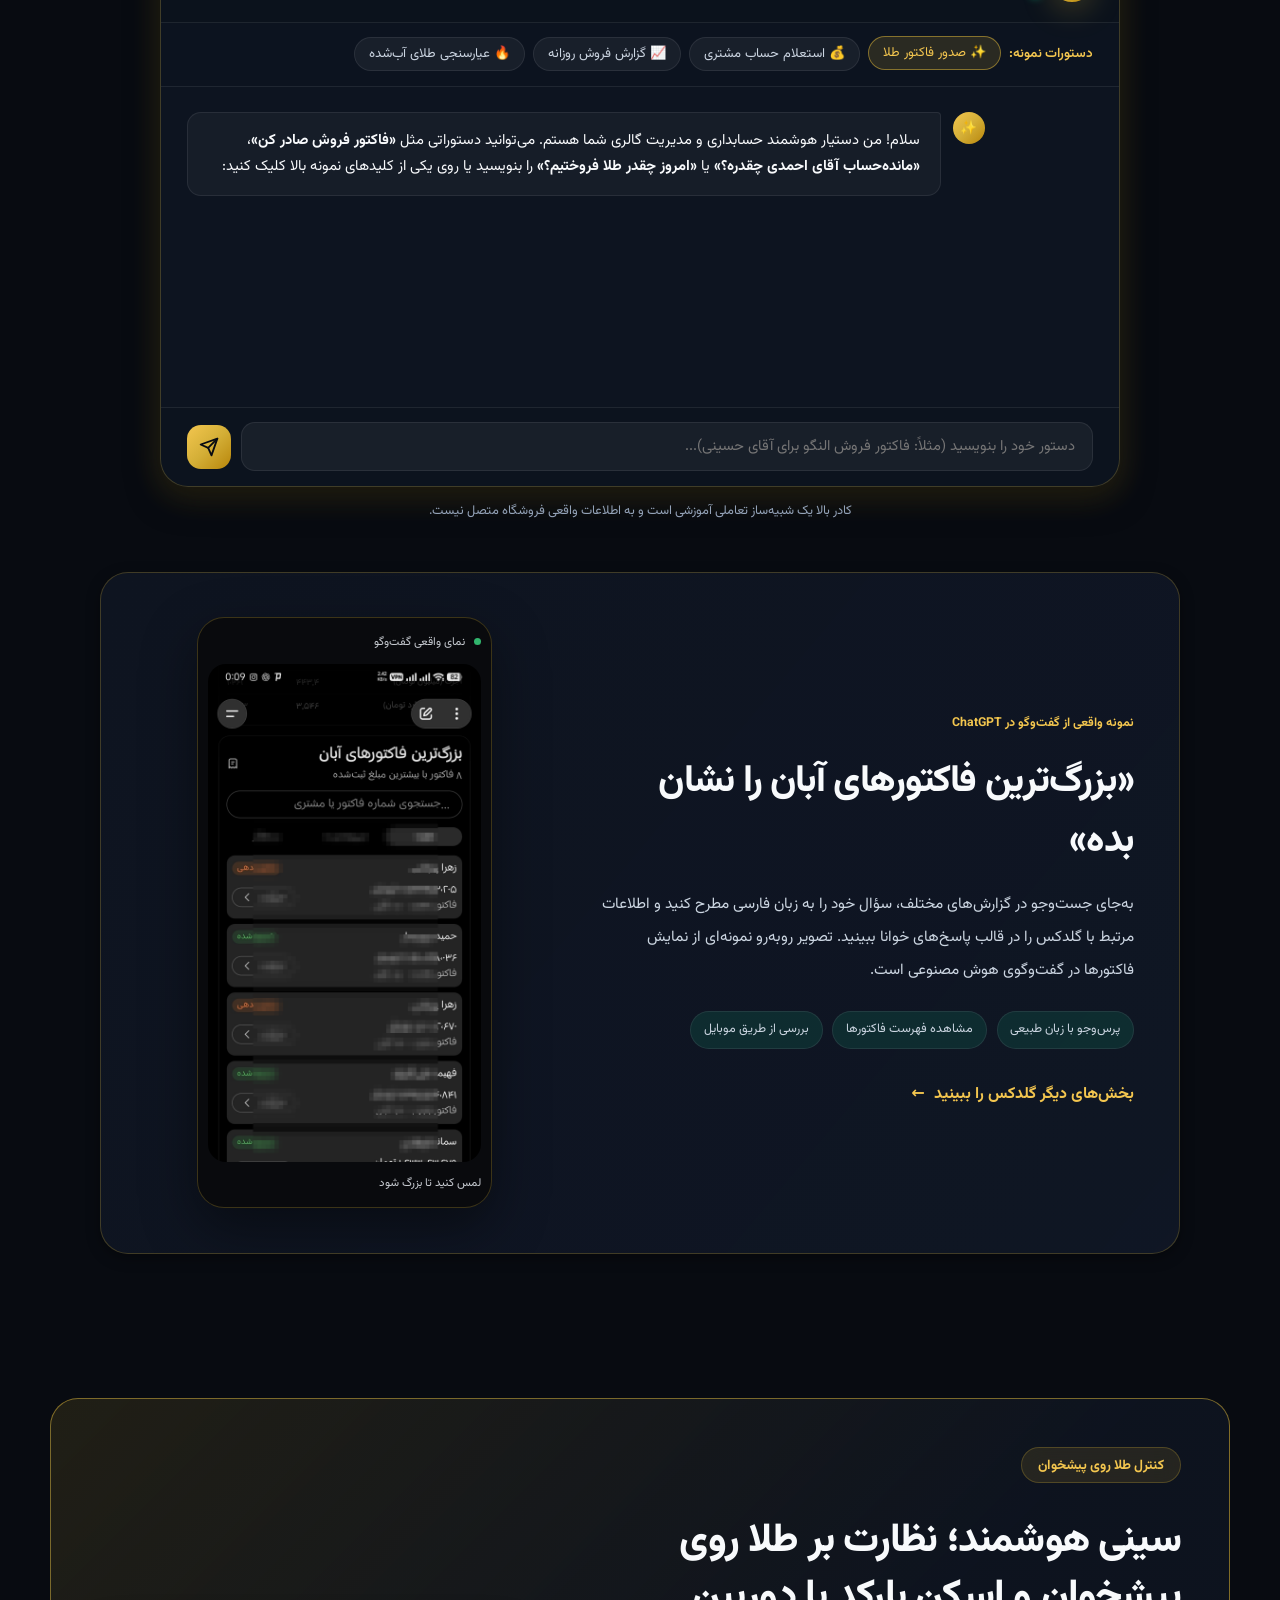
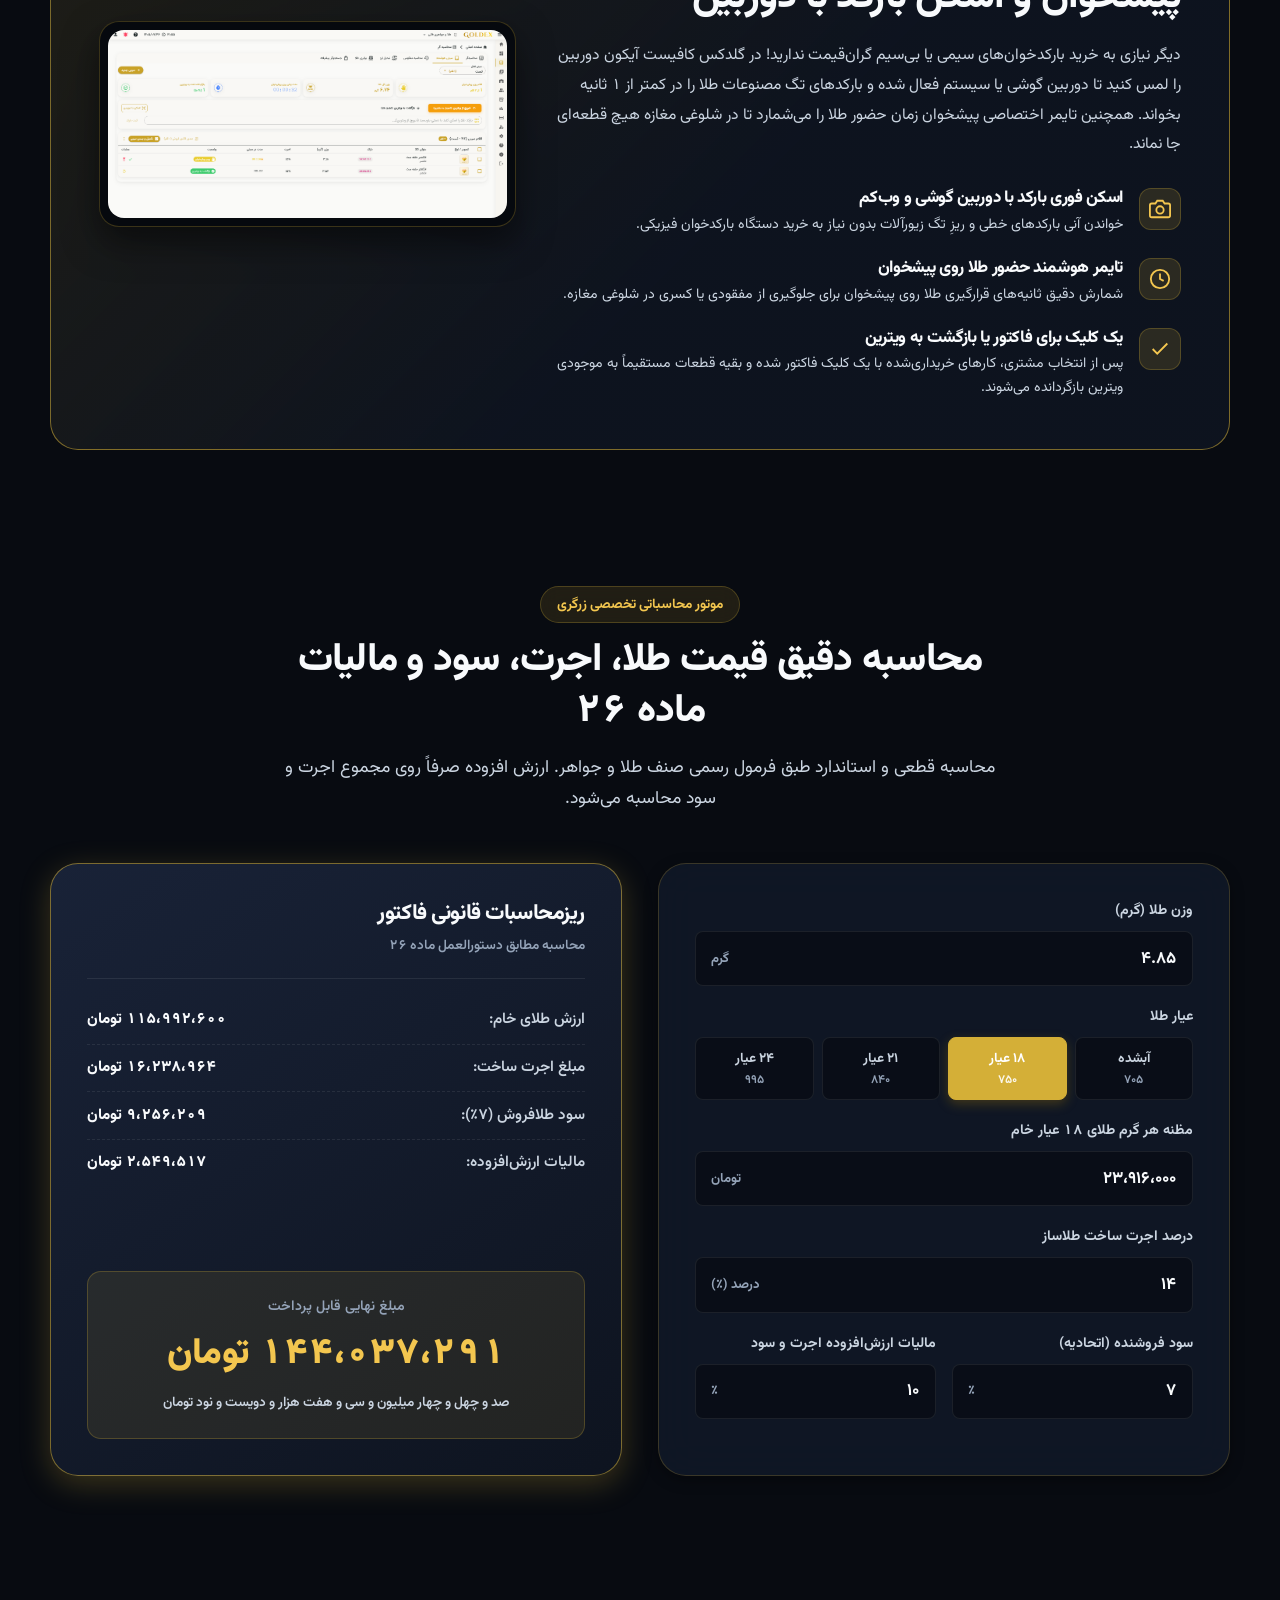
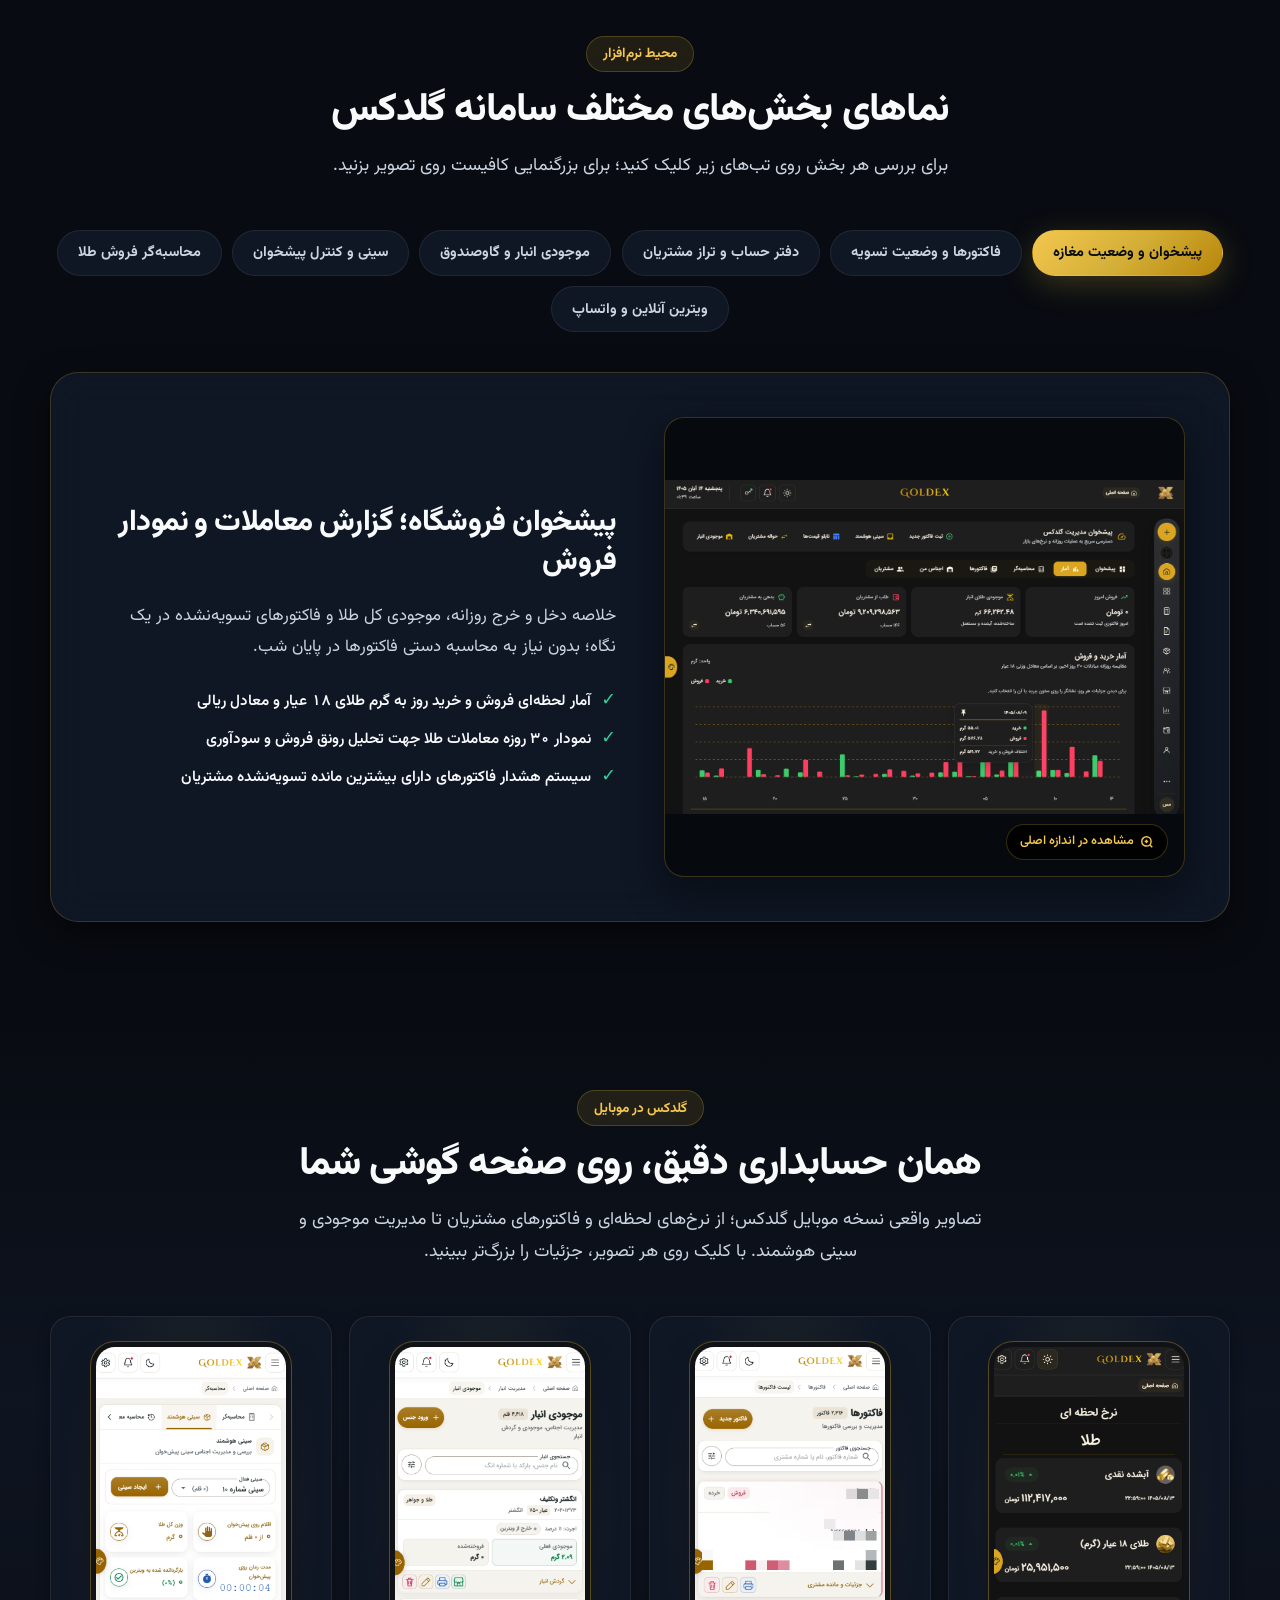
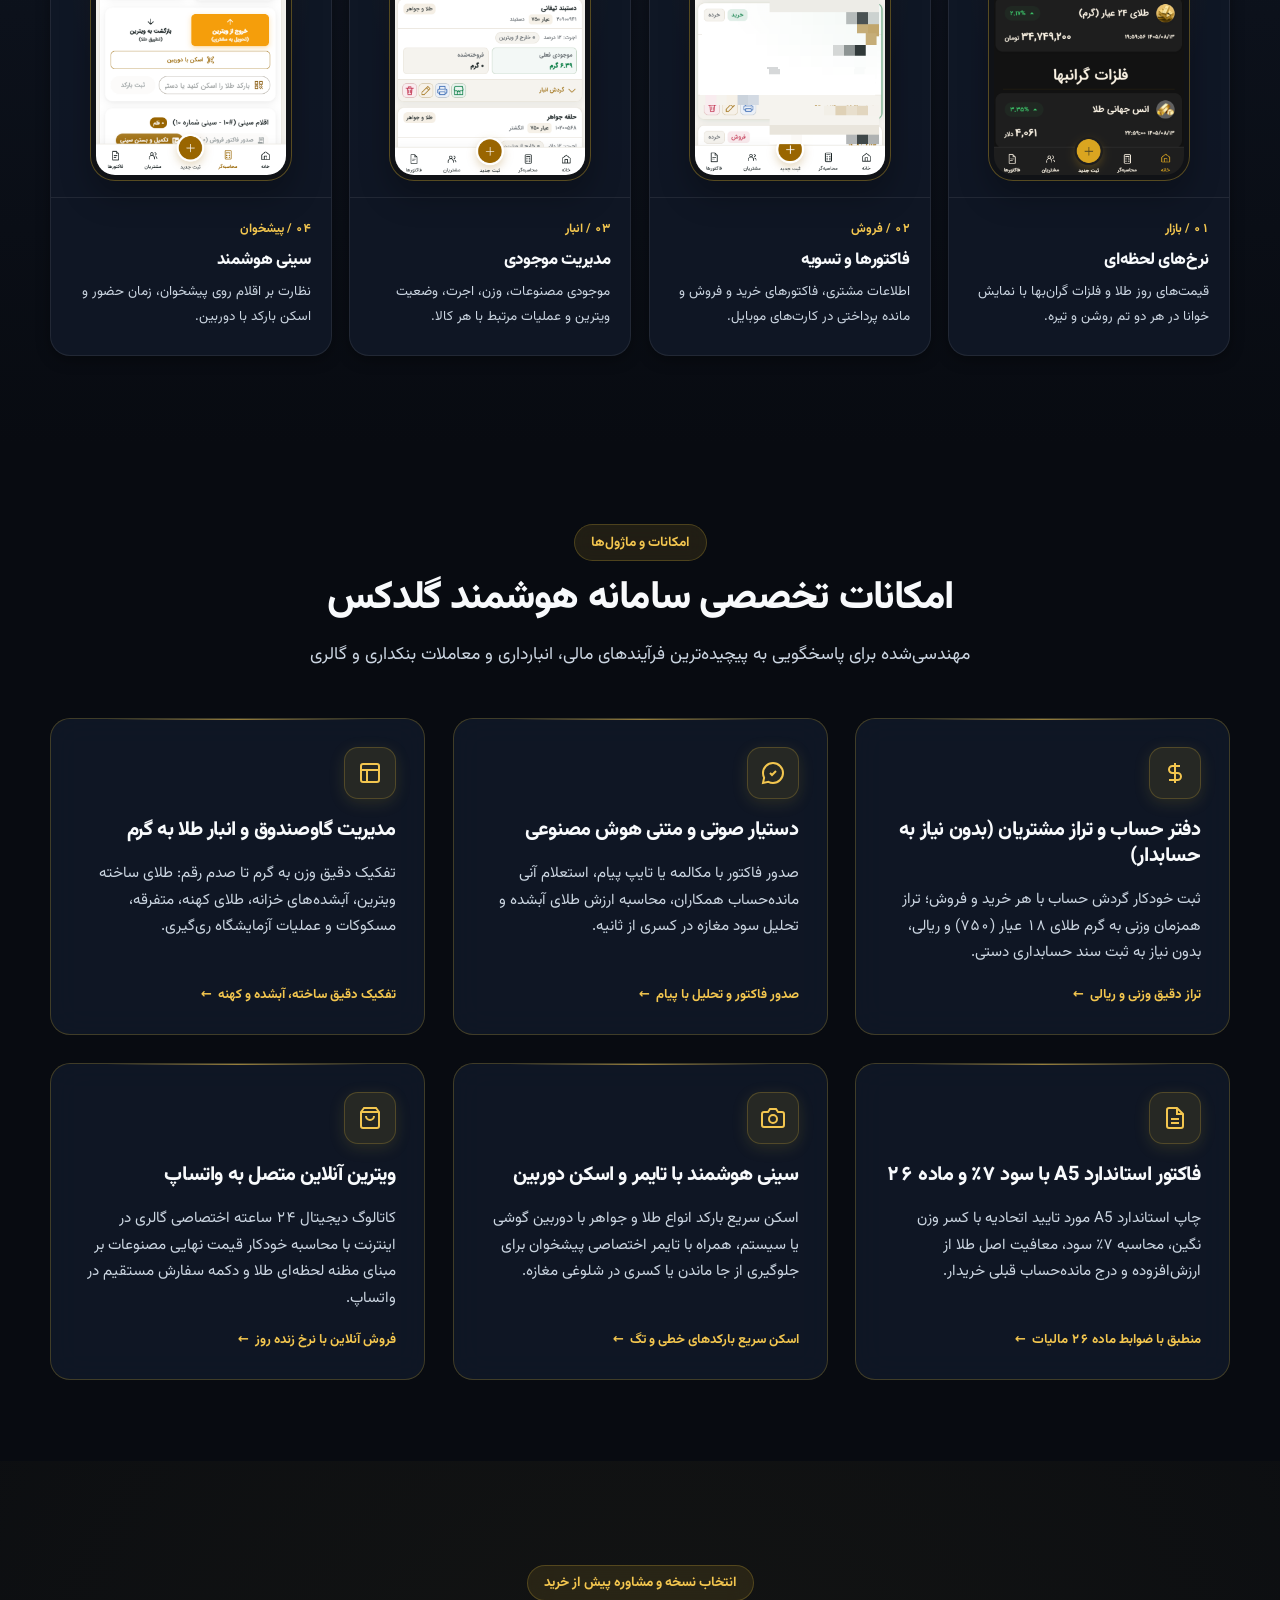
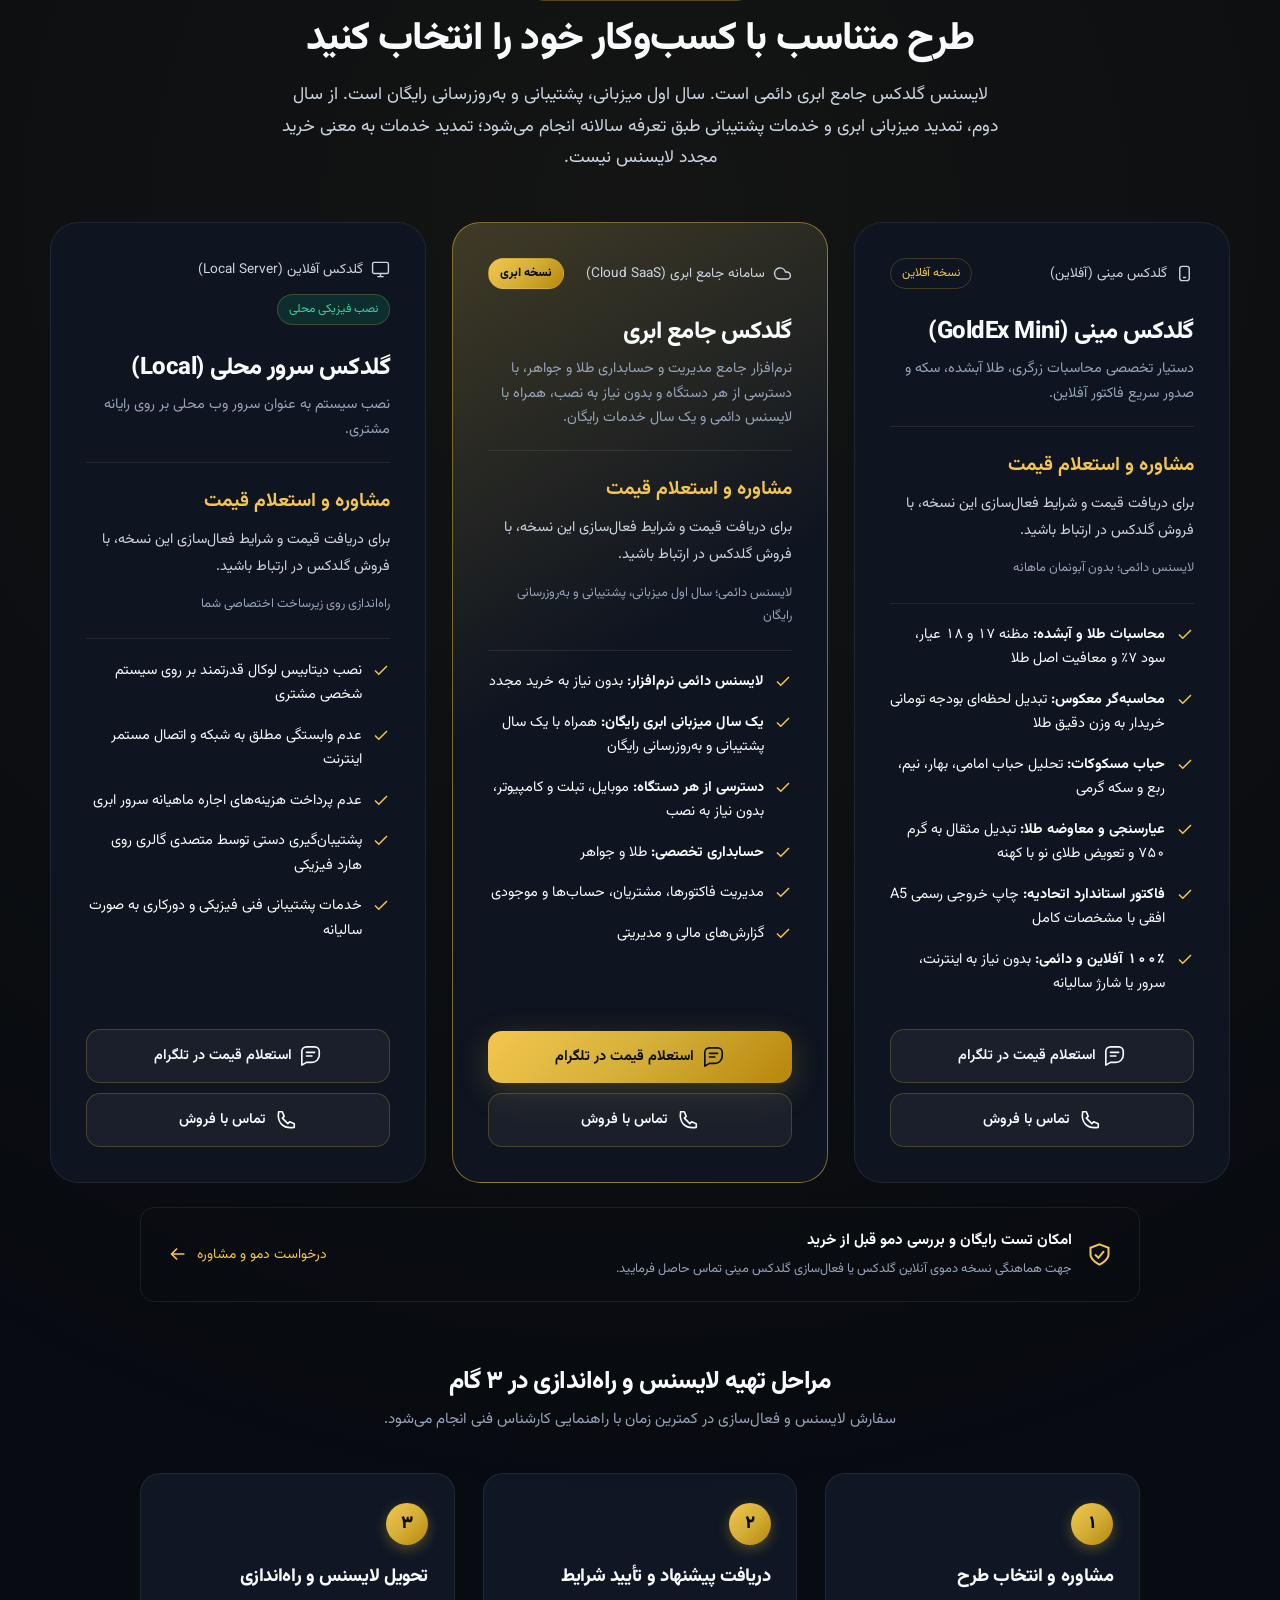
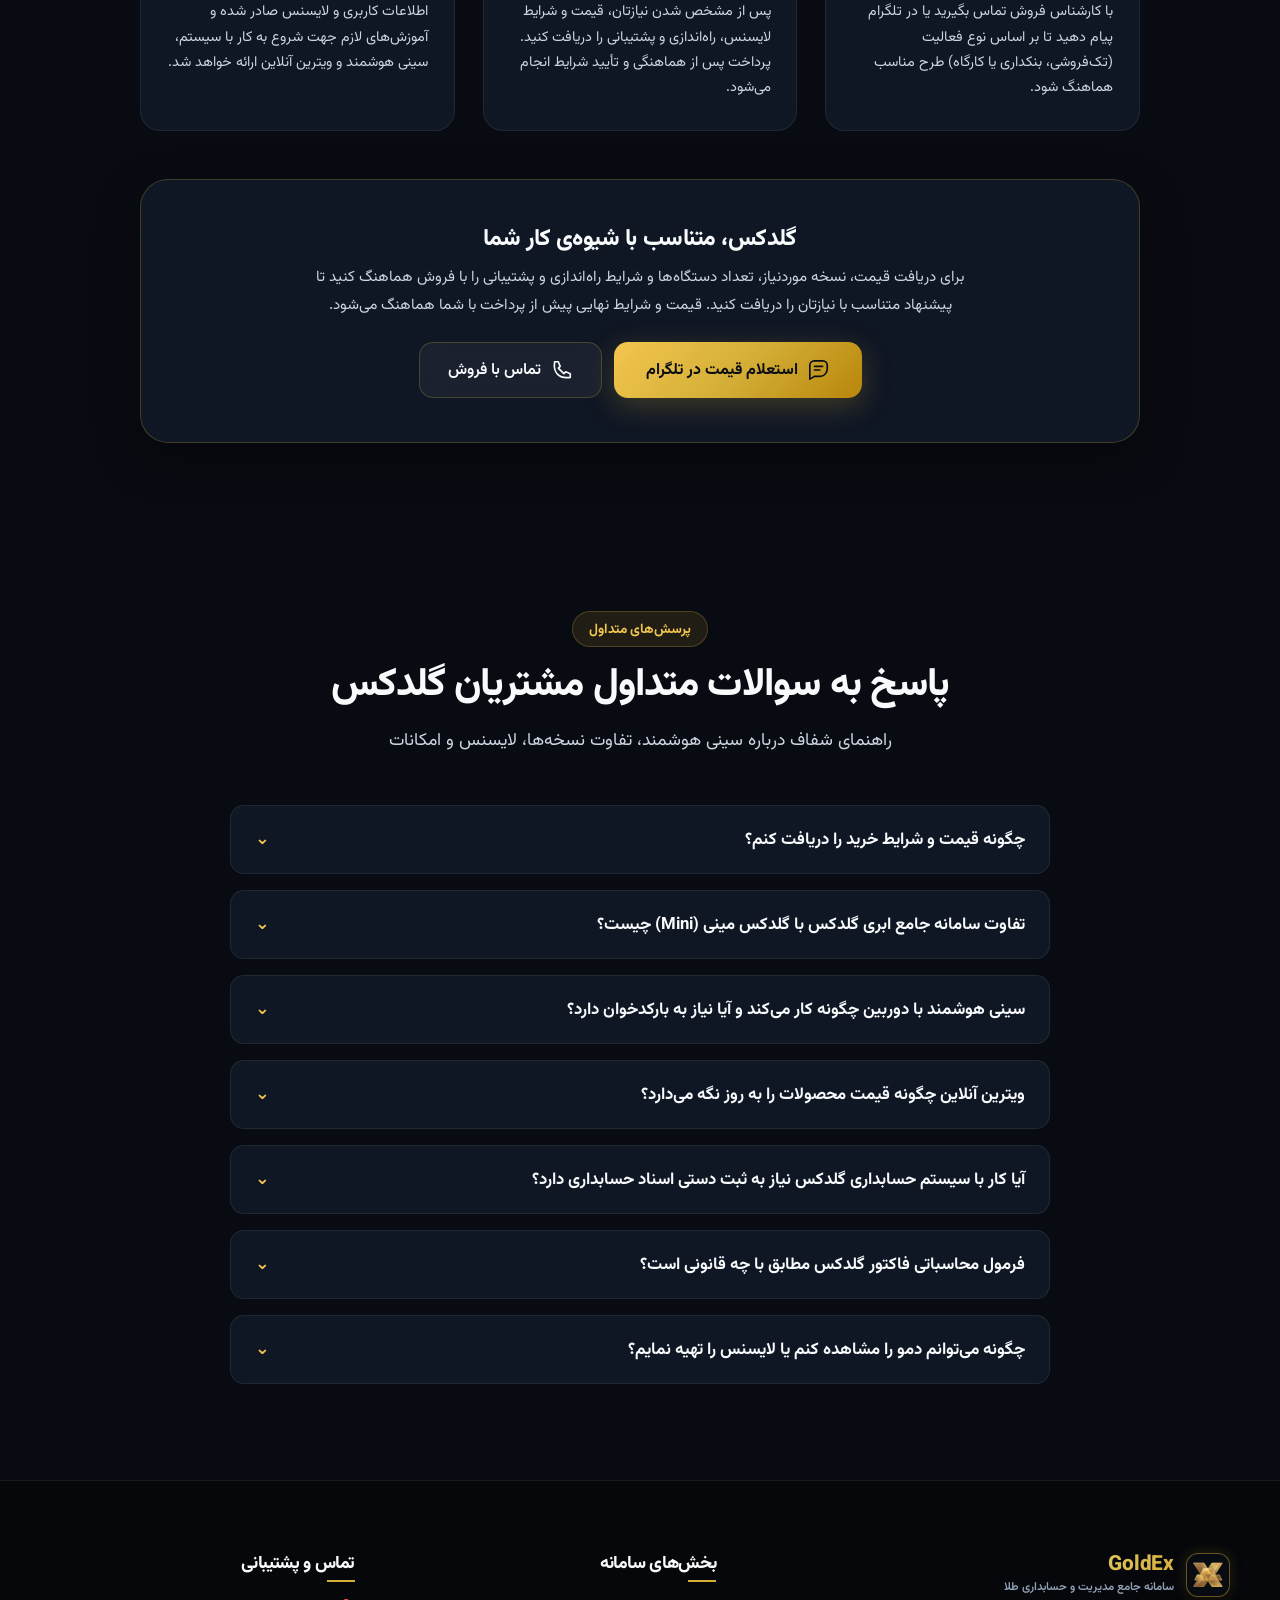
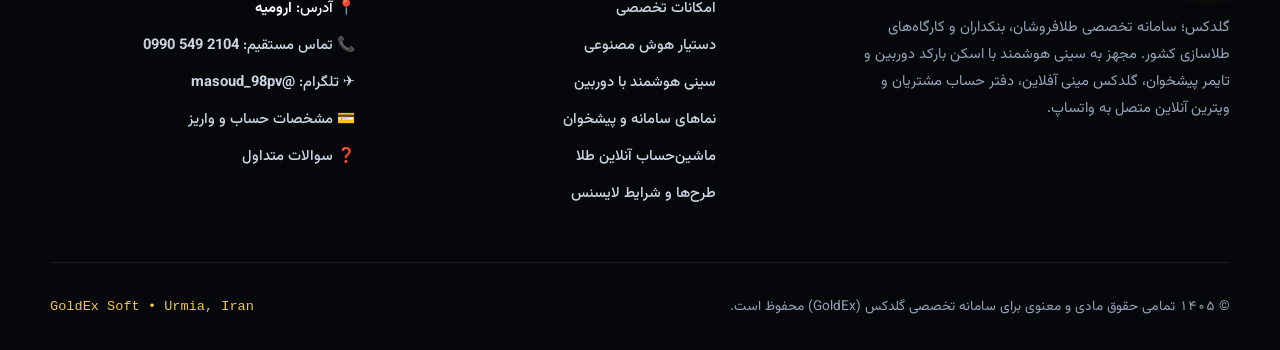
==== commit 54cc845b: "feat(landing): refresh GoldEx product screenshots and AI showcase" ====
--- a/wwwroot/index.html
+++ b/wwwroot/index.html
@@ -21,7 +21,7 @@
   <meta property="og:title" content="گلدکس | سامانه هوشمند مدیریت طلا و جواهر با سینی هوشمند">
   <meta property="og:description" content="گلدکس، نرم‌افزار تخصصی بازار طلا. امکانات و نسخه‌ها را مقایسه کنید و برای دریافت قیمت، شرایط فعال‌سازی و مشاوره پیش از خرید با فروش در ارتباط باشید.">
   <meta property="og:url" content="https://goldexsoft.ir/">
-  <meta property="og:image" content="assets/screens/screen_dashboard.png">
+  <meta property="og:image" content="https://goldexsoft.ir/assets/screens/2026-11/dashboard-desktop-dark.png">
 
   <!-- Favicon -->
   <link rel="icon" type="image/png" href="assets/goldex-logo.png">
@@ -66,6 +66,7 @@
 }
   </script>
   <link rel="stylesheet" href="css/sales.css?v=2026103001">
+  <link rel="stylesheet" href="css/capture-refresh.css?v=20261105">
 </head>
 <body>
 
@@ -126,9 +127,9 @@
             گلدکس مینی آفلاین
           </div>
 
-          <h1 class="hero-title">سامانه جامع حسابداری و مدیریت طلا و جواهر</h1>
+          <h1 class="hero-title">حسابداری و مدیریت طلا، از ویترین تا فاکتور</h1>
           <p class="hero-description">
-            گلدکس (GoldEx)، نرم‌افزار تخصصی طلافروشان، بنکداران و گالری‌ها؛ مجهز به <strong>دستیار صوتی و متنی هوش مصنوعی</strong>، حسابداری خودکار دفاتر بدون نیاز به حسابدار، تراز لحظه‌ای حساب مشتریان، کنترل موجودی گاوصندوق، سینی پیشخوان با اسکن دوربین و ویترین آنلاین متصل به واتساپ.
+            گلدکس (GoldEx)، محیط یکپارچه و واکنش‌گرای طلافروشان و گالری‌ها؛ از <strong>پیشخوان و گزارش‌های فروش</strong> تا مدیریت موجودی انبار، صدور و پیگیری فاکتور، سینی هوشمند و نرخ‌های لحظه‌ای. روی دسکتاپ و موبایل کار کنید و با هوش مصنوعی، اطلاعات کسب‌وکارتان را ساده‌تر بررسی کنید.
           </p>
 
           <div class="hero-cta-group">
@@ -149,17 +150,17 @@
           <div class="rog-laptop">
             <img class="rog-hardware" src="assets/devices/rog-strix-g16-g615.png" width="732" height="732" alt="قاب لپ‌تاپ دسکتاپ">
             <button class="rog-screen" id="hero-desktop-holder" aria-label="مشاهده تصویر پیشخوان مدیریت گلدکس">
-              <img class="desktop-app-image" src="assets/screens/screen_dashboard.png" alt="پیشخوان مدیریت گلدکس" width="1024" height="578">
+              <img class="desktop-app-image" src="assets/screens/2026-11/dashboard-desktop-dark.png" data-theme-dark="assets/screens/2026-11/dashboard-desktop-dark.png" data-theme-light="assets/screens/2026-11/dashboard-desktop-light.png" alt="تصویر واقعی پیشخوان و گزارش فروش گلدکس" width="1356" height="762">
             </button>
           </div>
 
           <button class="s25-phone" id="hero-screen-holder" aria-label="مشاهده تصویر سینی هوشمند با دوربین">
             <img class="s25-hardware" src="assets/devices/galaxy-s25-ultra.png" alt="" width="1920" height="1280">
-            <img class="phone-app-image" src="assets/screens/screen_smart_tray_calc.png" alt="سینی هوشمند و محاسبه‌گر گلدکس در گوشی" width="327" height="714">
+            <img class="phone-app-image" src="assets/screens/2026-11/rates-mobile-dark.png" data-theme-dark="assets/screens/2026-11/rates-mobile-dark.png" data-theme-light="assets/screens/2026-11/rates-mobile-light.png" alt="نرخ‌های لحظه‌ای طلا و ارز در موبایل گلدکس" width="328" height="712">
             <span class="s25-camera" aria-hidden="true"></span>
           </button>
 
-          <div class="device-models" aria-label="مدل‌ها"><span>پیشخوان مدیریت گلدکس</span><span>سینی هوشمند و محاسبه‌گر</span></div>
+          <div class="device-models" aria-label="مدل‌ها"><span>پیشخوان و تحلیل فروش</span><span>نرخ‌های لحظه‌ای موبایل</span></div>
           <p class="device-caption">محیط کاربری گلدکس در نسخه دسکتاپ و موبایل</p>
         </div>
       </div>
@@ -222,9 +223,9 @@
           <div class="section-badge">
             <span>دستیار صوتی و متنی هوش مصنوعی</span>
           </div>
-          <h2 class="section-title">مدیریت حسابداری و فاکتورها با هوش مصنوعی گلدکس</h2>
+          <h2 class="section-title">از داده‌های گلدکس، با زبان ساده سؤال بپرسید</h2>
           <p class="section-subtitle">
-            صدور فاکتور، استعلام آنی مانده‌حساب همکاران، موجودی گاوصندوق و تحلیل فروش؛ فقط با ارسال یک پیام متنی یا فرمان صوتی
+            فاکتورهای مهم، مانده‌حساب‌ها و وضعیت فروشگاه را در قالب گفت‌وگو بررسی کنید؛ نمونه استفاده در ChatGPT و یک شبیه‌ساز آموزشی را در ادامه ببینید.
           </p>
         </div>
 
@@ -234,10 +235,10 @@
             <div class="ai-bot-profile">
               <div class="ai-avatar">✨</div>
               <div class="ai-bot-info">
-                <h4>دستیار هوشمند طلافروشی گلدکس <span class="ai-chip">● آنلاین</span></h4>
+                <h4>نمونه دستیار هوشمند گلدکس <span class="ai-chip">● نمایشی</span></h4>
                 <div class="ai-status-online">
                   <span class="ai-status-dot"></span>
-                  <span>متصل به پایگاه داده حسابداری و نرخ زنده بازار</span>
+                  <span>نمونه آموزشی تعامل با دستیار؛ بدون اتصال به داده‌های واقعی</span>
                 </div>
               </div>
             </div>
@@ -278,6 +279,22 @@
             </button>
           </div>
         </div>
+        <p class="ai-simulator-note">کادر بالا یک شبیه‌ساز تعاملی آموزشی است و به اطلاعات واقعی فروشگاه متصل نیست.</p>
+        <div class="ai-proof">
+          <div class="ai-proof-copy">
+            <span class="ai-proof-eyebrow">نمونه واقعی از گفت‌وگو در ChatGPT</span>
+            <h3>«بزرگ‌ترین فاکتورهای آبان را نشان بده»</h3>
+            <p>به‌جای جست‌وجو در گزارش‌های مختلف، سؤال خود را به زبان فارسی مطرح کنید و اطلاعات مرتبط با گلدکس را در قالب پاسخ‌های خوانا ببینید. تصویر روبه‌رو نمونه‌ای از نمایش فاکتورها در گفت‌وگوی هوش مصنوعی است.</p>
+            <div class="ai-proof-points"><span>پرس‌وجو با زبان طبیعی</span><span>مشاهده فهرست فاکتورها</span><span>بررسی از طریق موبایل</span></div>
+            <a class="ai-proof-link" href="#showcase">بخش‌های دیگر گلدکس را ببینید <span aria-hidden="true">←</span></a>
+          </div>
+          <button class="ai-proof-image" type="button" data-preview-image aria-label="بزرگنمایی نمونه هوش مصنوعی گلدکس در ChatGPT">
+            <span class="ai-proof-image-top"><span class="ai-proof-live-dot"></span> نمای واقعی گفت‌وگو</span>
+            <img src="assets/screens/2026-11/goldex-chatgpt-invoices.png" alt="گفت‌وگوی ChatGPT با گلدکس و نمایش فاکتورهای آبان" width="1152" height="2100" loading="lazy">
+            <span class="ai-proof-image-footer">لمس کنید تا بزرگ شود</span>
+          </button>
+        </div>
+
       </div>
     </section>
 
@@ -480,13 +497,14 @@
           <button class="showcase-tab-btn" data-tab="customers">دفتر حساب و تراز مشتریان</button>
           <button class="showcase-tab-btn" data-tab="inventory">موجودی انبار و گاوصندوق</button>
           <button class="showcase-tab-btn" data-tab="smart_tray">سینی و کنترل پیشخوان</button>
+          <button class="showcase-tab-btn" data-tab="calculator">محاسبه‌گر فروش طلا</button>
           <button class="showcase-tab-btn" data-tab="vitrine">ویترین آنلاین و واتساپ</button>
         </div>
 
         <!-- Showcase Viewer -->
         <div class="showcase-display">
           <div class="showcase-image-holder" id="showcase-holder">
-            <img id="showcase-image" src="assets/screens/screen_dashboard.png" alt="پیشخوان کار و گزارش وضعیت مغازه">
+            <img id="showcase-image" src="assets/screens/2026-11/dashboard-desktop-dark.png" alt="پیشخوان و نمودار فروش گلدکس">
             <div class="zoom-hint">
               <svg width="14" height="14" viewBox="0 0 24 24" fill="none" stroke="currentColor" stroke-width="2.5"><circle cx="11" cy="11" r="8"/><line x1="21" y1="21" x2="16.65" y2="16.65"/><line x1="11" y1="8" x2="11" y2="14"/><line x1="8" y1="11" x2="14" y2="11"/></svg>
               <span>مشاهده در اندازه اصلی</span>
@@ -494,7 +512,7 @@
           </div>
 
           <div class="showcase-details">
-            <h3 id="showcase-title">پیشخوان کار و گزارش لحظه‌ای وضعیت مغازه</h3>
+            <h3 id="showcase-title">پیشخوان فروشگاه؛ گزارش معاملات و نمودار فروش</h3>
             <p id="showcase-desc">
               خلاصه دخل و خرج روزانه، موجودی کل طلا و فاکتورهای تسویه‌نشده در یک نگاه؛ بدون نیاز به محاسبه دستی فاکتورها در پایان شب.
             </p>
@@ -514,6 +532,35 @@
             </div>
           </div>
         </div>
+      </div>
+    </section>
+
+<section class="mobile-tour-section" id="mobile-experience">
+      <div class="container">
+        <div class="section-header">
+          <div class="section-badge"><span>گلدکس در موبایل</span></div>
+          <h2 class="section-title">همان حسابداری دقیق، روی صفحه گوشی شما</h2>
+          <p class="section-subtitle">تصاویر واقعی نسخه موبایل گلدکس؛ از نرخ‌های لحظه‌ای و فاکتورهای مشتریان تا مدیریت موجودی و سینی هوشمند. با کلیک روی هر تصویر، جزئیات را بزرگ‌تر ببینید.</p>
+        </div>
+        <div class="mobile-tour-grid">
+          <article class="mobile-tour-card">
+            <button class="mobile-tour-shot" type="button" data-preview-image aria-label="بزرگنمایی نرخ‌های لحظه‌ای موبایل"><span class="mobile-tour-phone"><img src="assets/screens/2026-11/rates-mobile-dark.png" data-theme-dark="assets/screens/2026-11/rates-mobile-dark.png" data-theme-light="assets/screens/2026-11/rates-mobile-light.png" alt="نمای نرخ‌های لحظه‌ای طلا و ارز در موبایل" width="328" height="712" loading="lazy"></span></button>
+            <div class="mobile-tour-copy"><span class="mobile-tour-count">۰۱ / بازار</span><h3>نرخ‌های لحظه‌ای</h3><p>قیمت‌های روز طلا و فلزات گران‌بها با نمایش خوانا در هر دو تم روشن و تیره.</p></div>
+          </article>
+          <article class="mobile-tour-card">
+            <button class="mobile-tour-shot" type="button" data-preview-image aria-label="بزرگنمایی فاکتورها در موبایل"><span class="mobile-tour-phone"><img src="assets/screens/2026-11/invoices-mobile-light.png" alt="مدیریت فاکتورهای خرید و فروش و مانده تسویه در موبایل" width="326" height="710" loading="lazy"></span></button>
+            <div class="mobile-tour-copy"><span class="mobile-tour-count">۰۲ / فروش</span><h3>فاکتورها و تسویه</h3><p>اطلاعات مشتری، فاکتورهای خرید و فروش و مانده پرداختی در کارت‌های موبایل.</p></div>
+          </article>
+          <article class="mobile-tour-card">
+            <button class="mobile-tour-shot" type="button" data-preview-image aria-label="بزرگنمایی انبار در موبایل"><span class="mobile-tour-phone"><img src="assets/screens/2026-11/inventory-mobile-light.png" alt="مدیریت کالاهای انبار و موجودی ویترین گلدکس در موبایل" width="325" height="704" loading="lazy"></span></button>
+            <div class="mobile-tour-copy"><span class="mobile-tour-count">۰۳ / انبار</span><h3>مدیریت موجودی</h3><p>موجودی مصنوعات، وزن، اجرت، وضعیت ویترین و عملیات مرتبط با هر کالا.</p></div>
+          </article>
+          <article class="mobile-tour-card">
+            <button class="mobile-tour-shot" type="button" data-preview-image aria-label="بزرگنمایی سینی هوشمند در موبایل"><span class="mobile-tour-phone"><img src="assets/screens/2026-11/smart-tray-mobile-light.png" alt="سینی هوشمند، تایمر پیشخوان و اسکن بارکد در موبایل" width="326" height="704" loading="lazy"></span></button>
+            <div class="mobile-tour-copy"><span class="mobile-tour-count">۰۴ / پیشخوان</span><h3>سینی هوشمند</h3><p>نظارت بر اقلام روی پیشخوان، زمان حضور و اسکن بارکد با دوربین.</p></div>
+          </article>
+        </div>
+        <p class="mobile-tour-hint">برای دیدن تصاویر دیگر، کارت‌ها را به چپ و راست بکشید.</p>
       </div>
     </section>
 
--- a/wwwroot/css/capture-refresh.css
+++ b/wwwroot/css/capture-refresh.css
@@ -0,0 +1,87 @@
+/* GoldEx website: real product screenshots and mobile experience (2026-11). */
+.ai-simulator-note {
+  max-width: 960px; margin: .8rem auto 0; font-size: .8rem;
+  line-height: 1.9; color: var(--text-muted); text-align: center;
+}
+.ai-proof {
+  display: grid; grid-template-columns: minmax(0,1.15fr) minmax(0,.85fr);
+  align-items: center; gap: clamp(1.5rem,4vw,4rem);
+  max-width: 1080px; padding: clamp(1.5rem,3.5vw,3.5rem); margin: 3rem auto 0;
+  border: 1px solid var(--border-gold); border-radius: var(--radius-xl);
+  background: linear-gradient(130deg,var(--bg-surface),var(--bg-card));
+  box-shadow: var(--shadow-sm); overflow: hidden;
+}
+.ai-proof-eyebrow,.mobile-tour-count { display: inline-block; color: var(--text-gold); font-size: .77rem; font-weight: 700; }
+.ai-proof-copy h3 { font-size: clamp(1.5rem,3vw,2.35rem); line-height: 1.6; margin: 1rem 0; color: var(--text-primary); }
+.ai-proof-copy p { font-size: .96rem; line-height: 2.15; color: var(--text-secondary); }
+.ai-proof-points { display: flex; gap: .6rem; flex-wrap: wrap; margin: 1.5rem 0; }
+.ai-proof-points span {
+  border: 1px solid var(--border-subtle); border-radius: 999px;
+  background: var(--bull-green-bg); color: var(--text-secondary);
+  padding: .45rem .8rem; font-size: .78rem;
+}
+.ai-proof-link { display: inline-flex; align-items: center; gap: .6rem; min-height: 44px; color: var(--text-gold); font-weight: 700; text-decoration: none; }
+.ai-proof-image {
+  display: flex; flex-direction: column; gap: 8px; overflow: hidden; cursor: zoom-in;
+  padding: 10px; width: min(100%,295px); margin: 0 auto;
+  border: 1px solid var(--border-gold); border-radius: 27px; background: #090a0d;
+  box-shadow: 0 20px 55px rgba(0,0,0,.42); transition: transform .2s ease;
+}
+.ai-proof-image:hover,.mobile-tour-shot:hover { transform: translateY(-4px); }
+.ai-proof-image-top,.ai-proof-image-footer { color: #c6cad0; font-size: .72rem; text-align: center; padding: .3rem 0; }
+.ai-proof-live-dot { display: inline-block; width: 7px; height: 7px; margin-left: 6px; border-radius: 50%; background: #31b56d; }
+.ai-proof-image img {
+  display: block; width: 100%; max-height: 510px; object-fit: cover; object-position: top;
+  border-radius: 18px;
+}
+.mobile-tour-section {
+  padding: 5.5rem 0;
+  background: linear-gradient(180deg,transparent,var(--bg-surface) 38%,transparent);
+}
+.mobile-tour-grid {
+  display: grid; grid-template-columns: repeat(4,minmax(0,1fr));
+  gap: 1.1rem; margin-top: 2.8rem;
+}
+.mobile-tour-card {
+  min-width: 0; display: flex; flex-direction: column; overflow: hidden;
+  background: var(--bg-card); border: 1px solid var(--border-subtle);
+  border-radius: var(--radius-lg); box-shadow: var(--shadow-sm);
+}
+.mobile-tour-shot {
+  display: block; appearance: none; border: 0; width: 100%; cursor: zoom-in;
+  background: radial-gradient(ellipse at 50% 40%,rgba(212,175,55,.13),transparent 65%);
+  padding: 1.5rem .65rem 1rem; transition: transform .2s ease;
+}
+.mobile-tour-phone {
+  display: block; width: min(100%,202px); aspect-ratio: 326 / 710; padding: 5px;
+  background: #101216; border: 1px solid rgba(212,175,55,.36);
+  border-radius: 25px; margin: 0 auto; overflow: hidden;
+  box-shadow: 0 16px 30px rgba(0,0,0,.26);
+}
+.mobile-tour-phone img { display: block; width: 100%; height: 100%; object-fit: cover; border-radius: 19px; }
+.mobile-tour-copy { padding: 1.1rem 1.25rem 1.6rem; flex: 1; border-top: 1px solid var(--border-subtle); }
+.mobile-tour-copy h3 { color: var(--text-primary); font-size: 1.05rem; margin: .45rem 0; }
+.mobile-tour-copy p { color: var(--text-secondary); font-size: .84rem; line-height: 1.9; }
+.mobile-tour-hint { display: none; text-align: center; color: var(--text-muted); font-size: .8rem; margin-top: 1rem; }
+@media (max-width: 980px) {
+  .mobile-tour-grid { grid-template-columns: repeat(2,minmax(0,1fr)); max-width: 650px; margin-left: auto; margin-right: auto; }
+}
+@media (max-width: 650px) {
+  .ai-proof { grid-template-columns: 1fr; margin-top: 2rem; padding: 1.5rem; }
+  .ai-proof-image { width: min(100%,260px); }
+  .ai-proof-image img { max-height: 440px; }
+  .mobile-tour-section { padding: 4rem 0; }
+  .mobile-tour-grid {
+    grid-template-columns: unset; grid-auto-flow: column; grid-auto-columns: minmax(238px,78vw);
+    max-width: none; overflow-x: auto; scroll-snap-type: x mandatory;
+    overscroll-behavior-inline: contain; scrollbar-width: none;
+    padding: .4rem .3rem 1rem; margin-top: 1.3rem;
+  }
+  .mobile-tour-card { scroll-snap-align: center; }
+  .mobile-tour-phone { width: min(100%,194px); }
+  .mobile-tour-hint { display: block; }
+}
+@media (prefers-reduced-motion: reduce) {
+  .ai-proof-image,.mobile-tour-shot { transition: none; }
+}
+.mobile-tour-grid::-webkit-scrollbar { display: none; }
